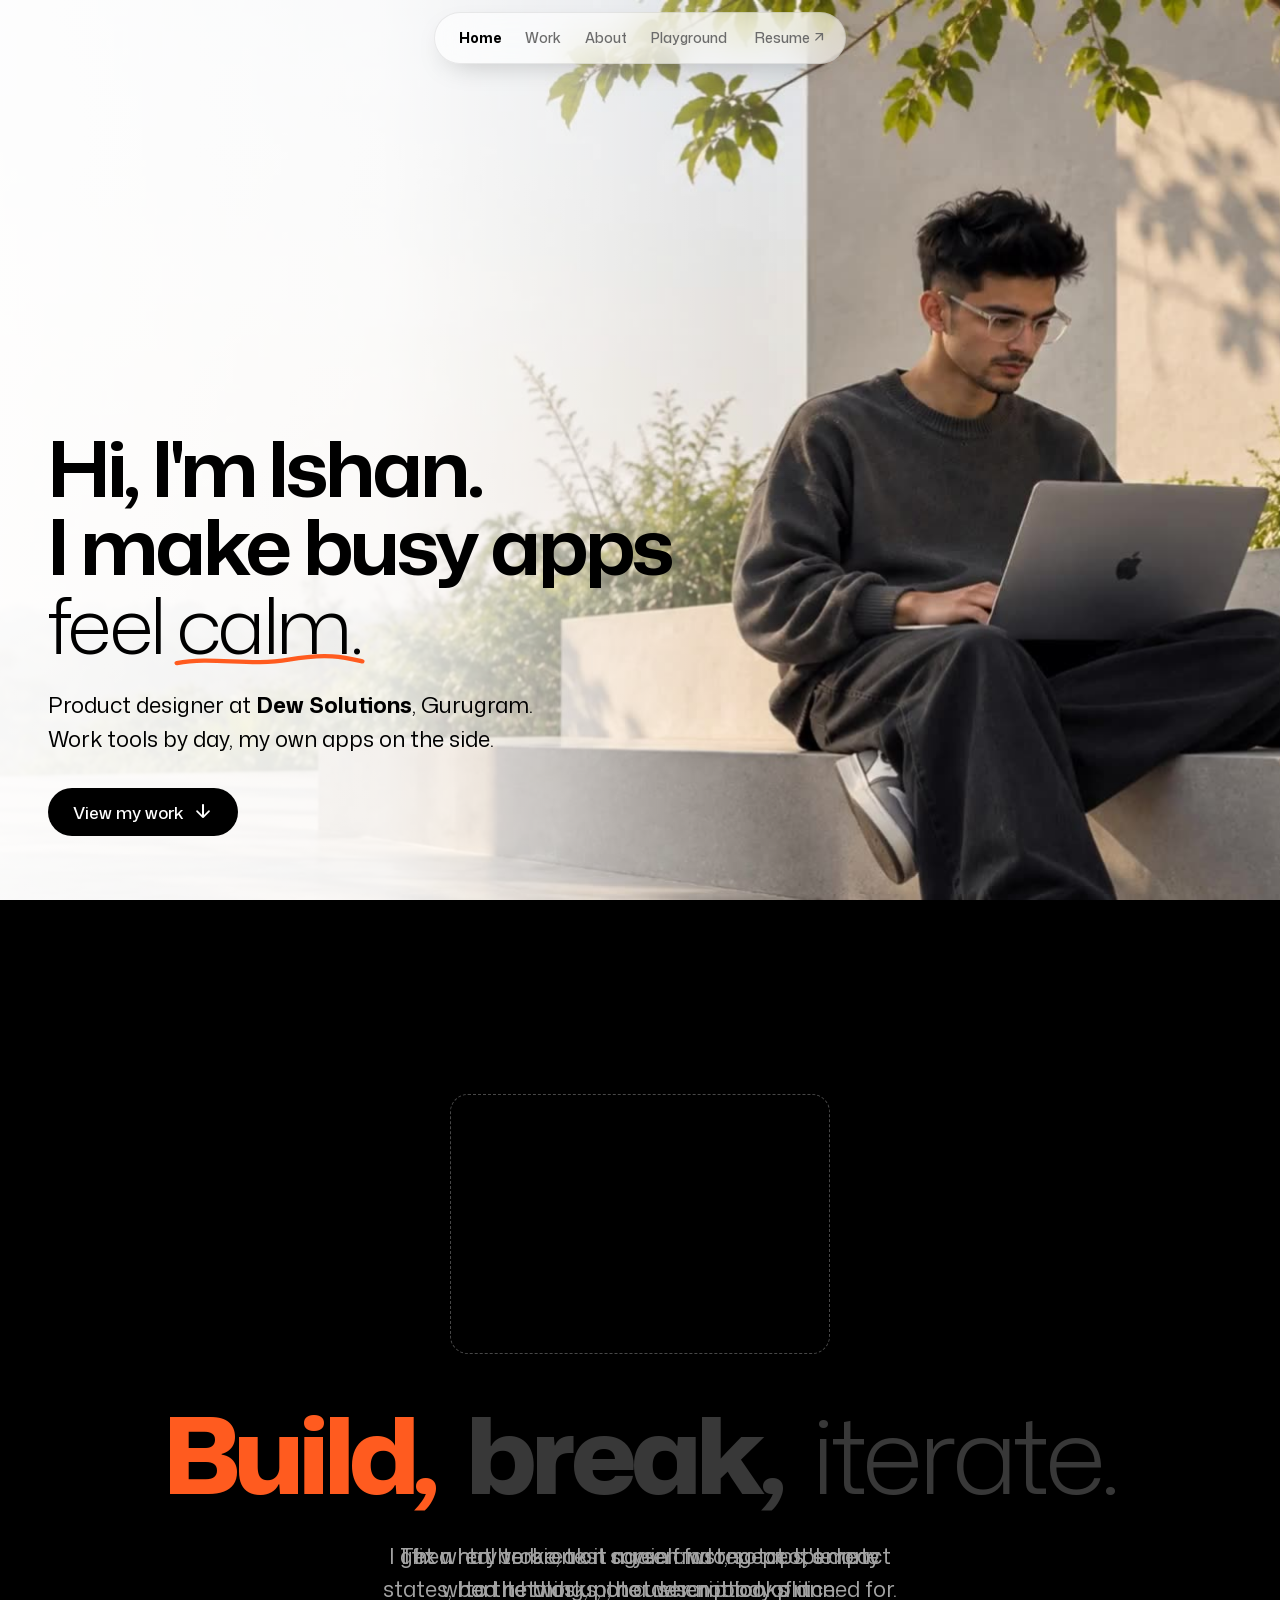
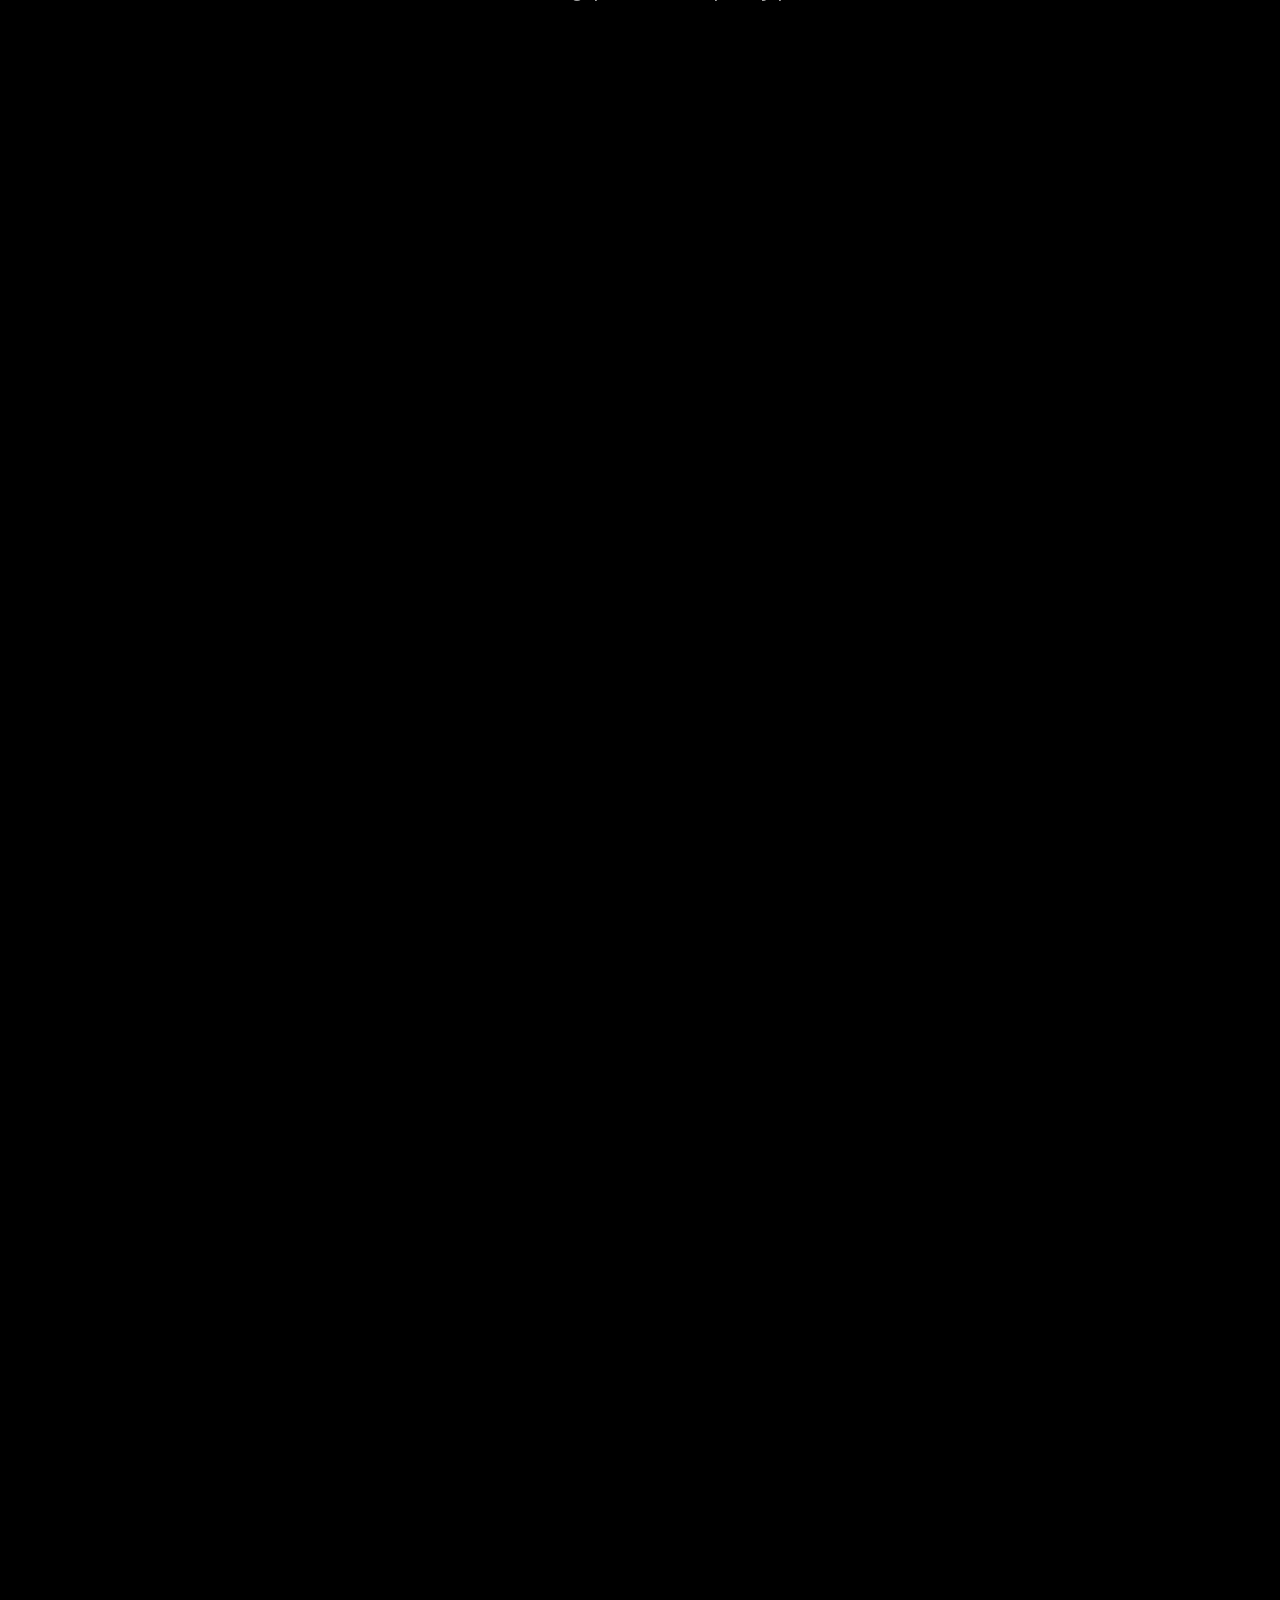
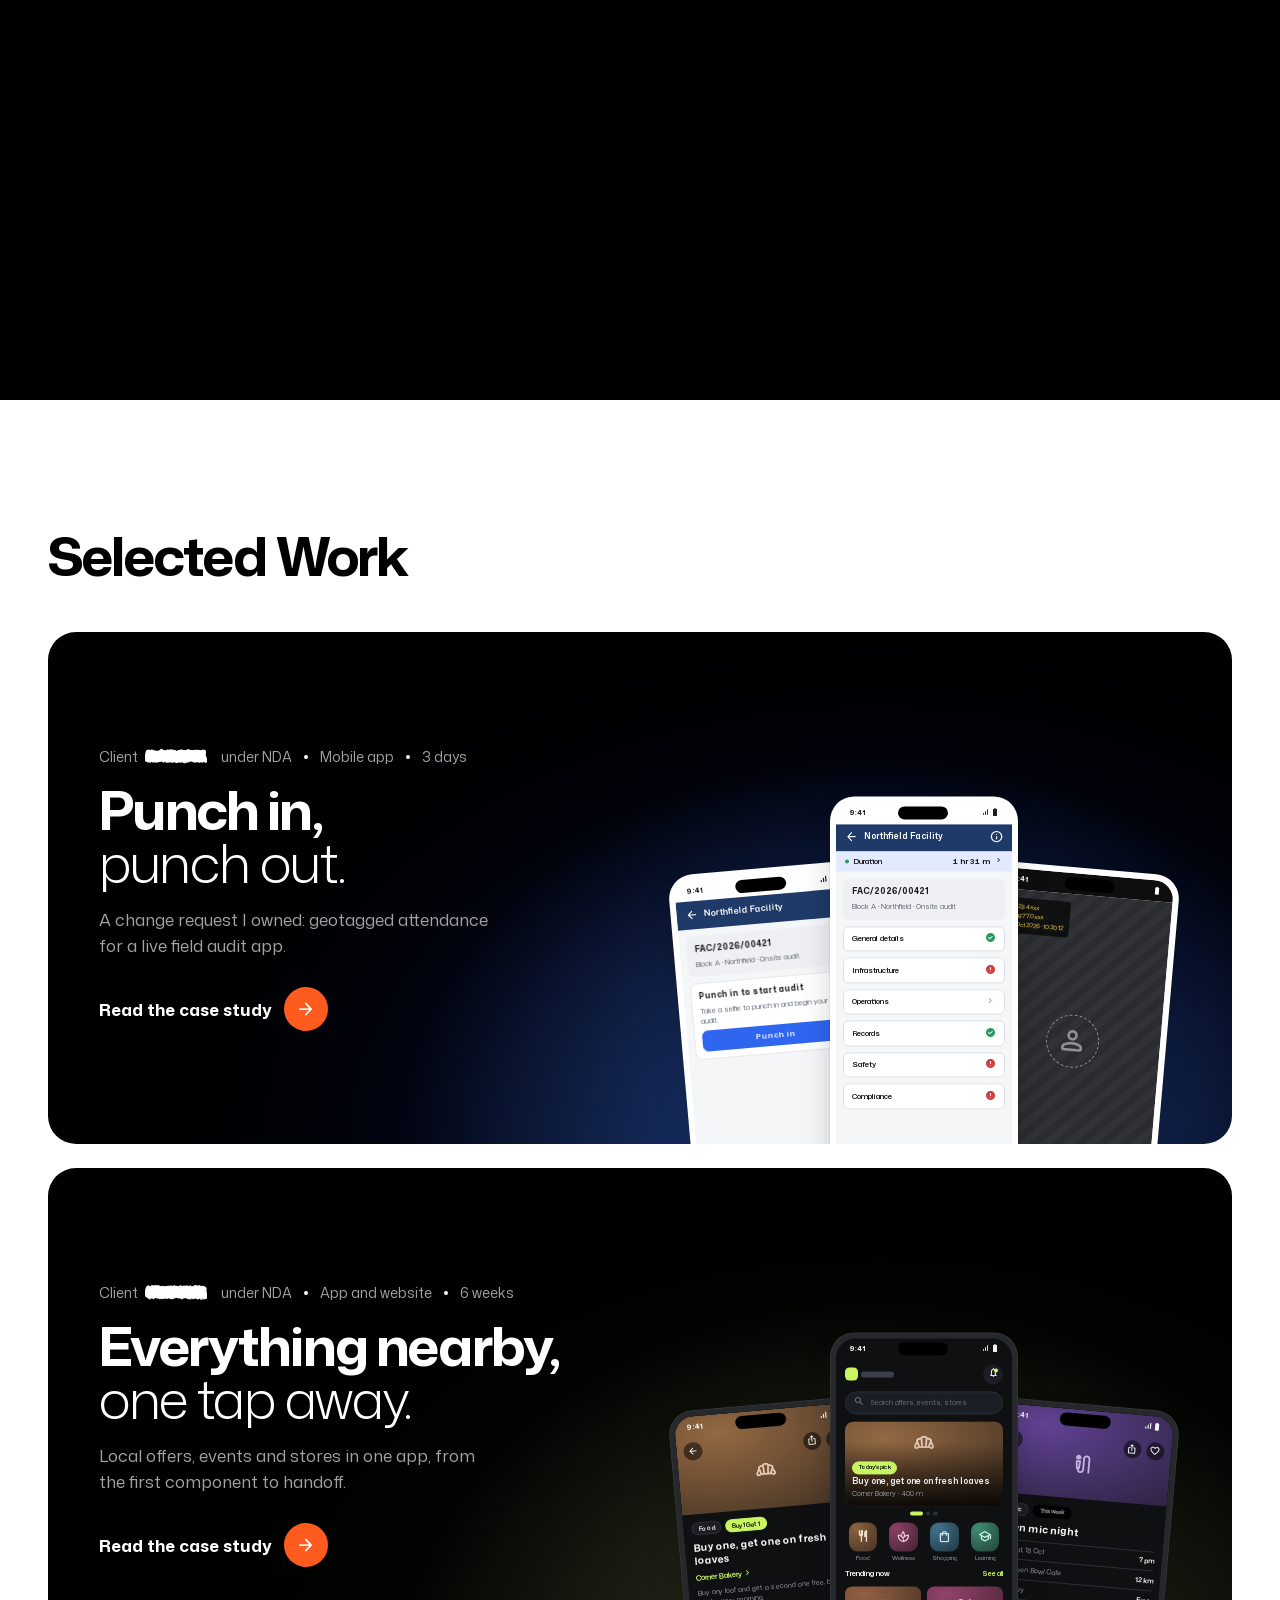
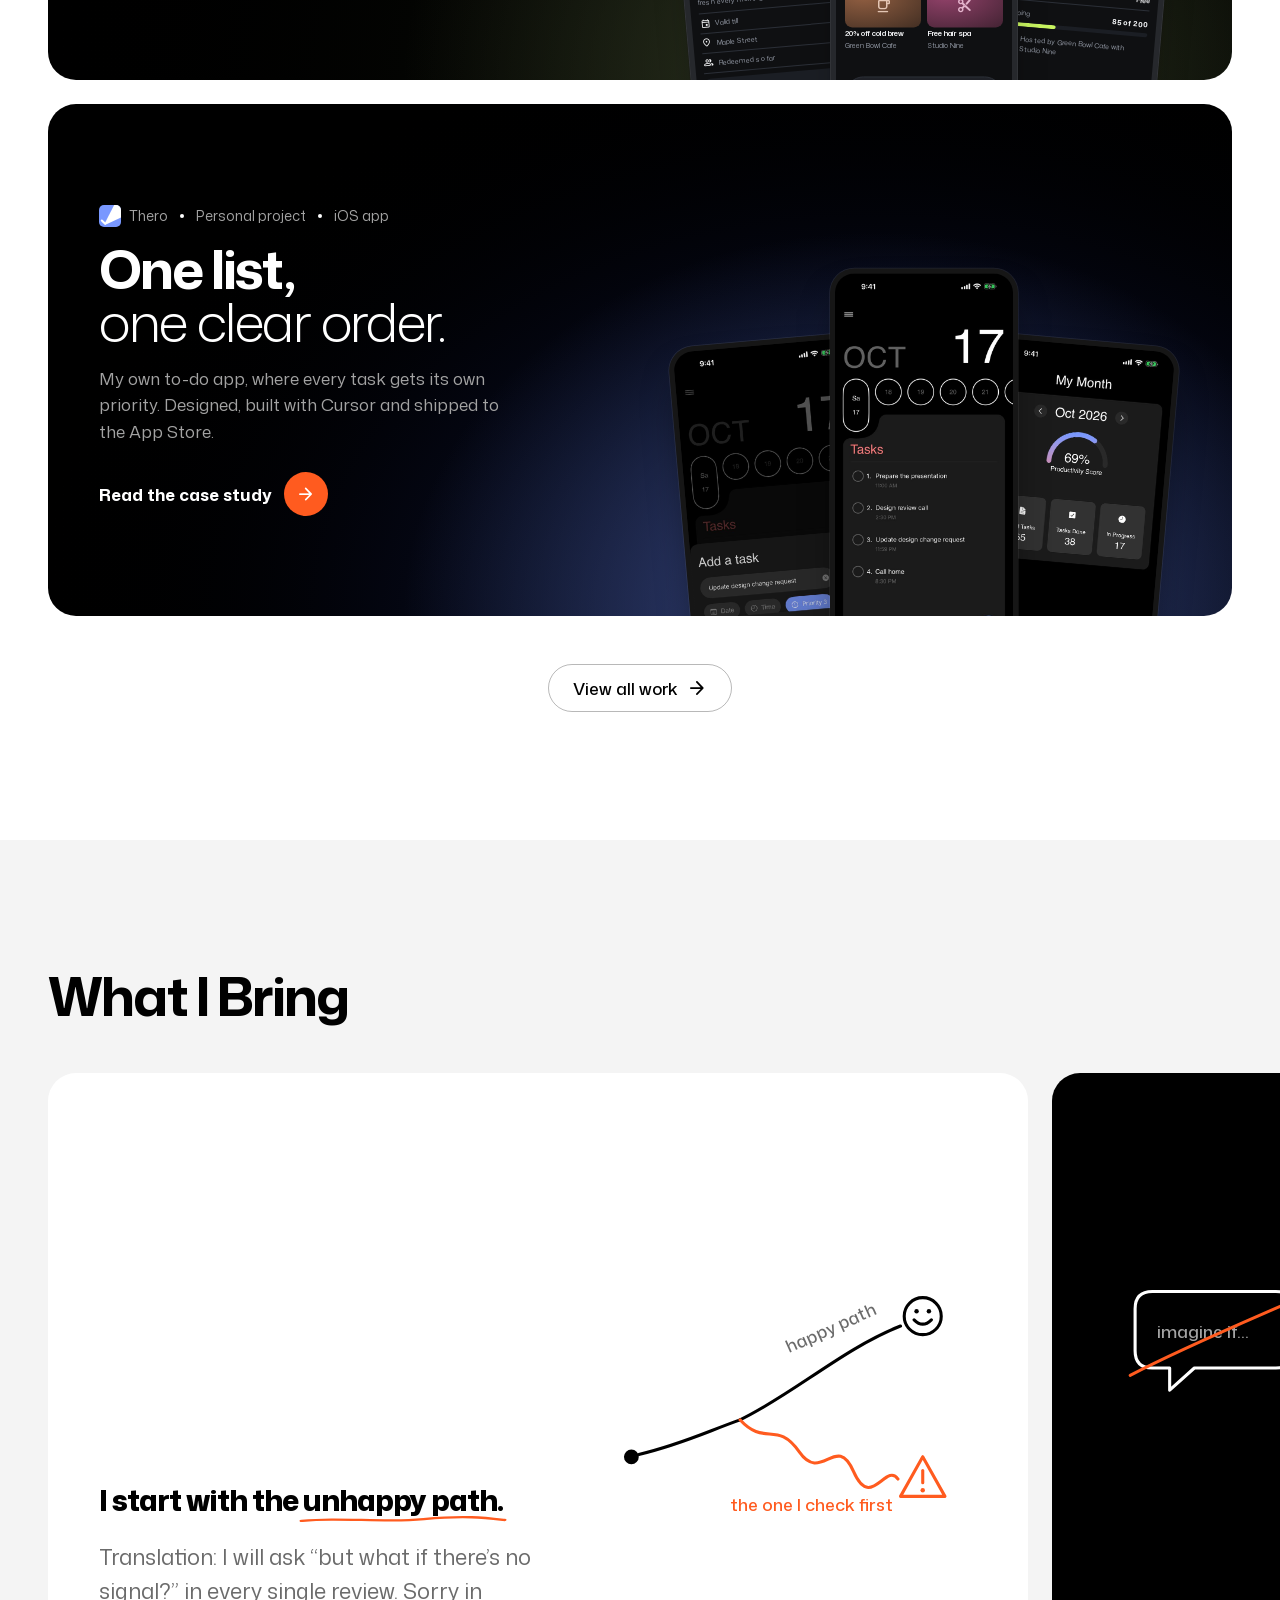
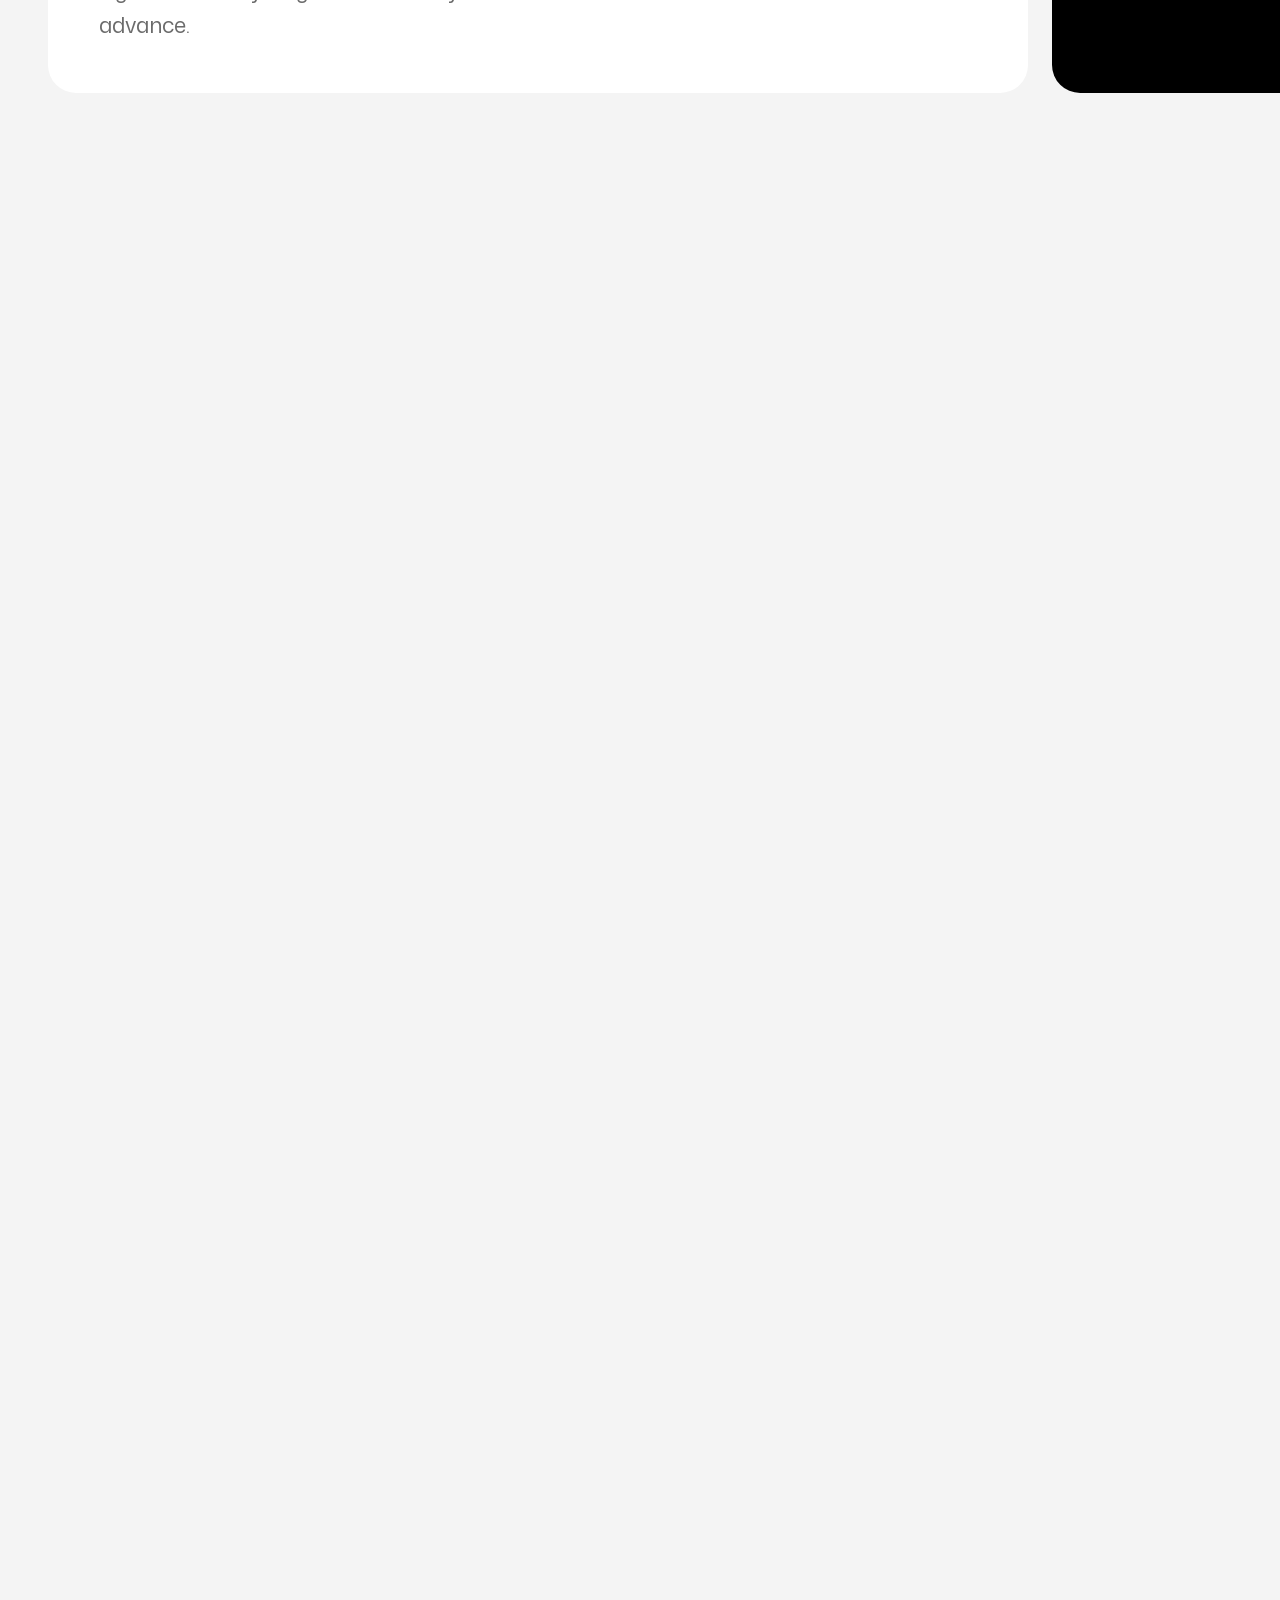
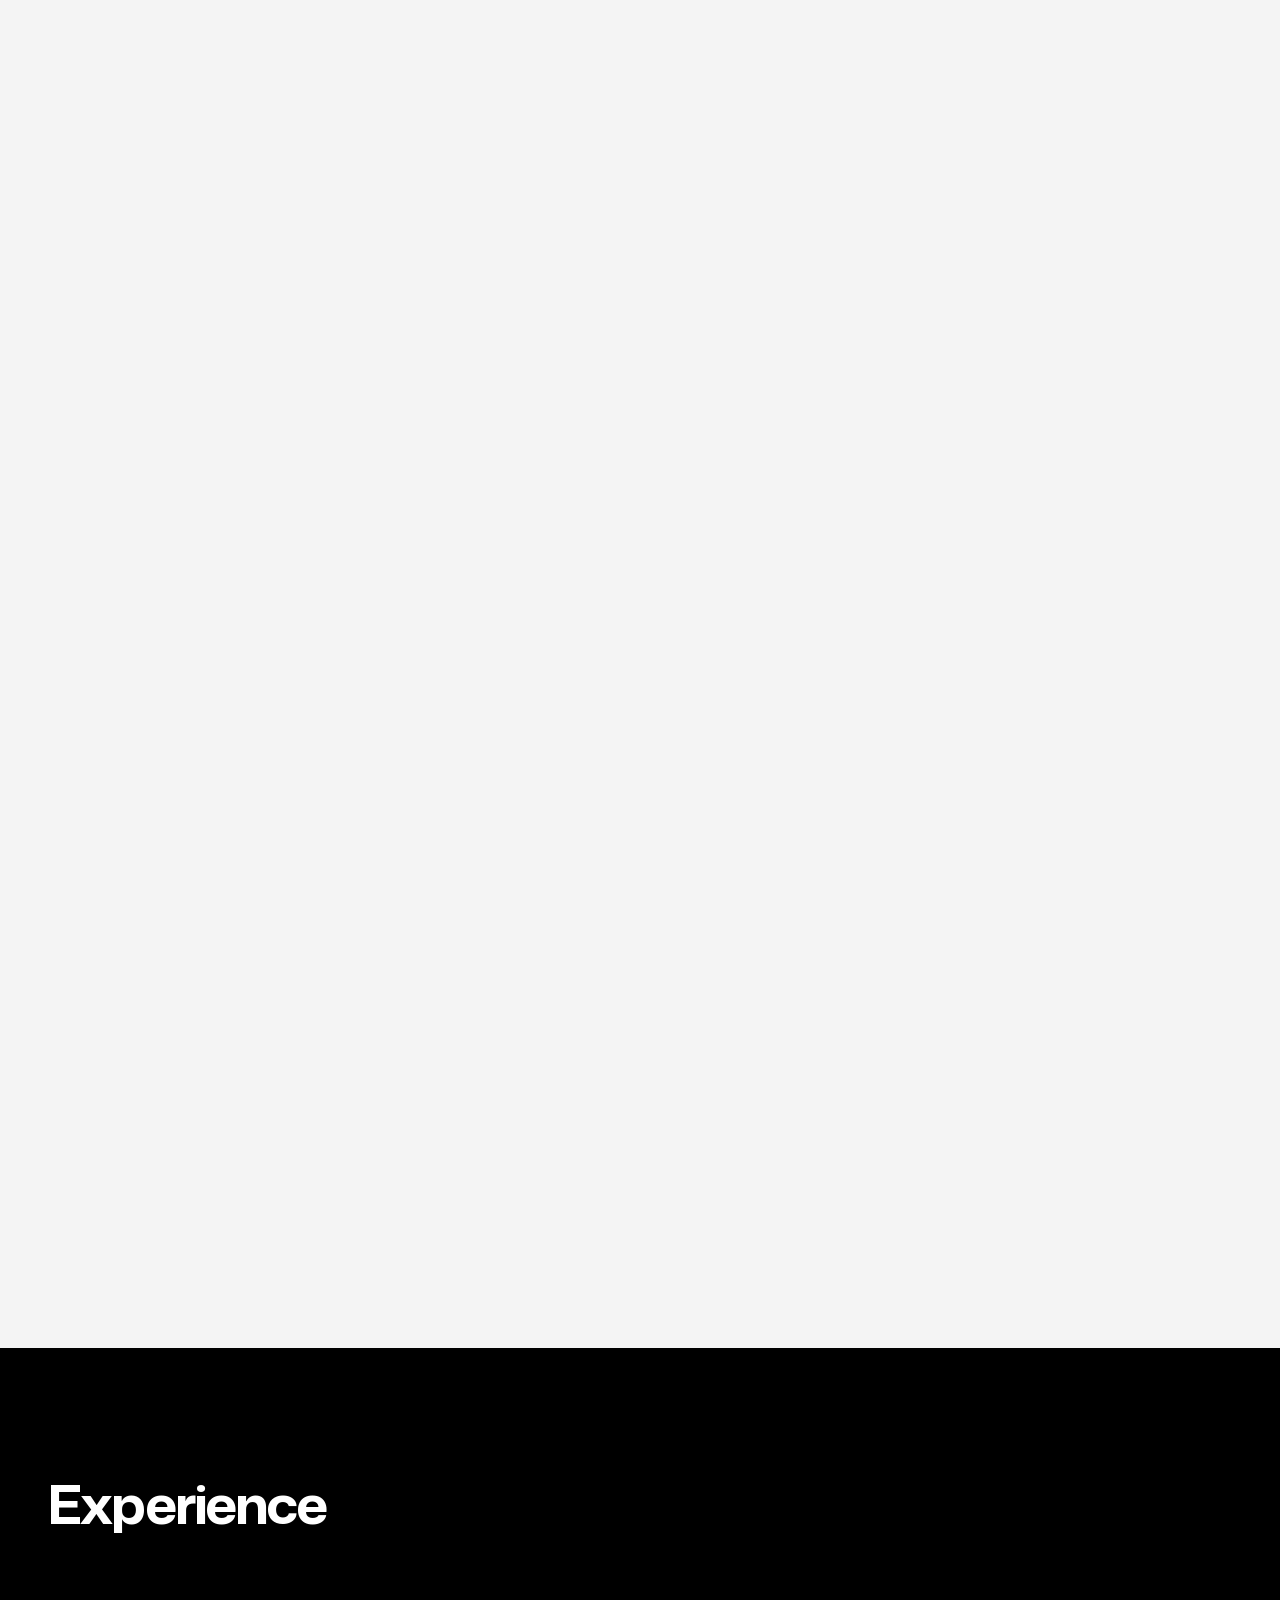
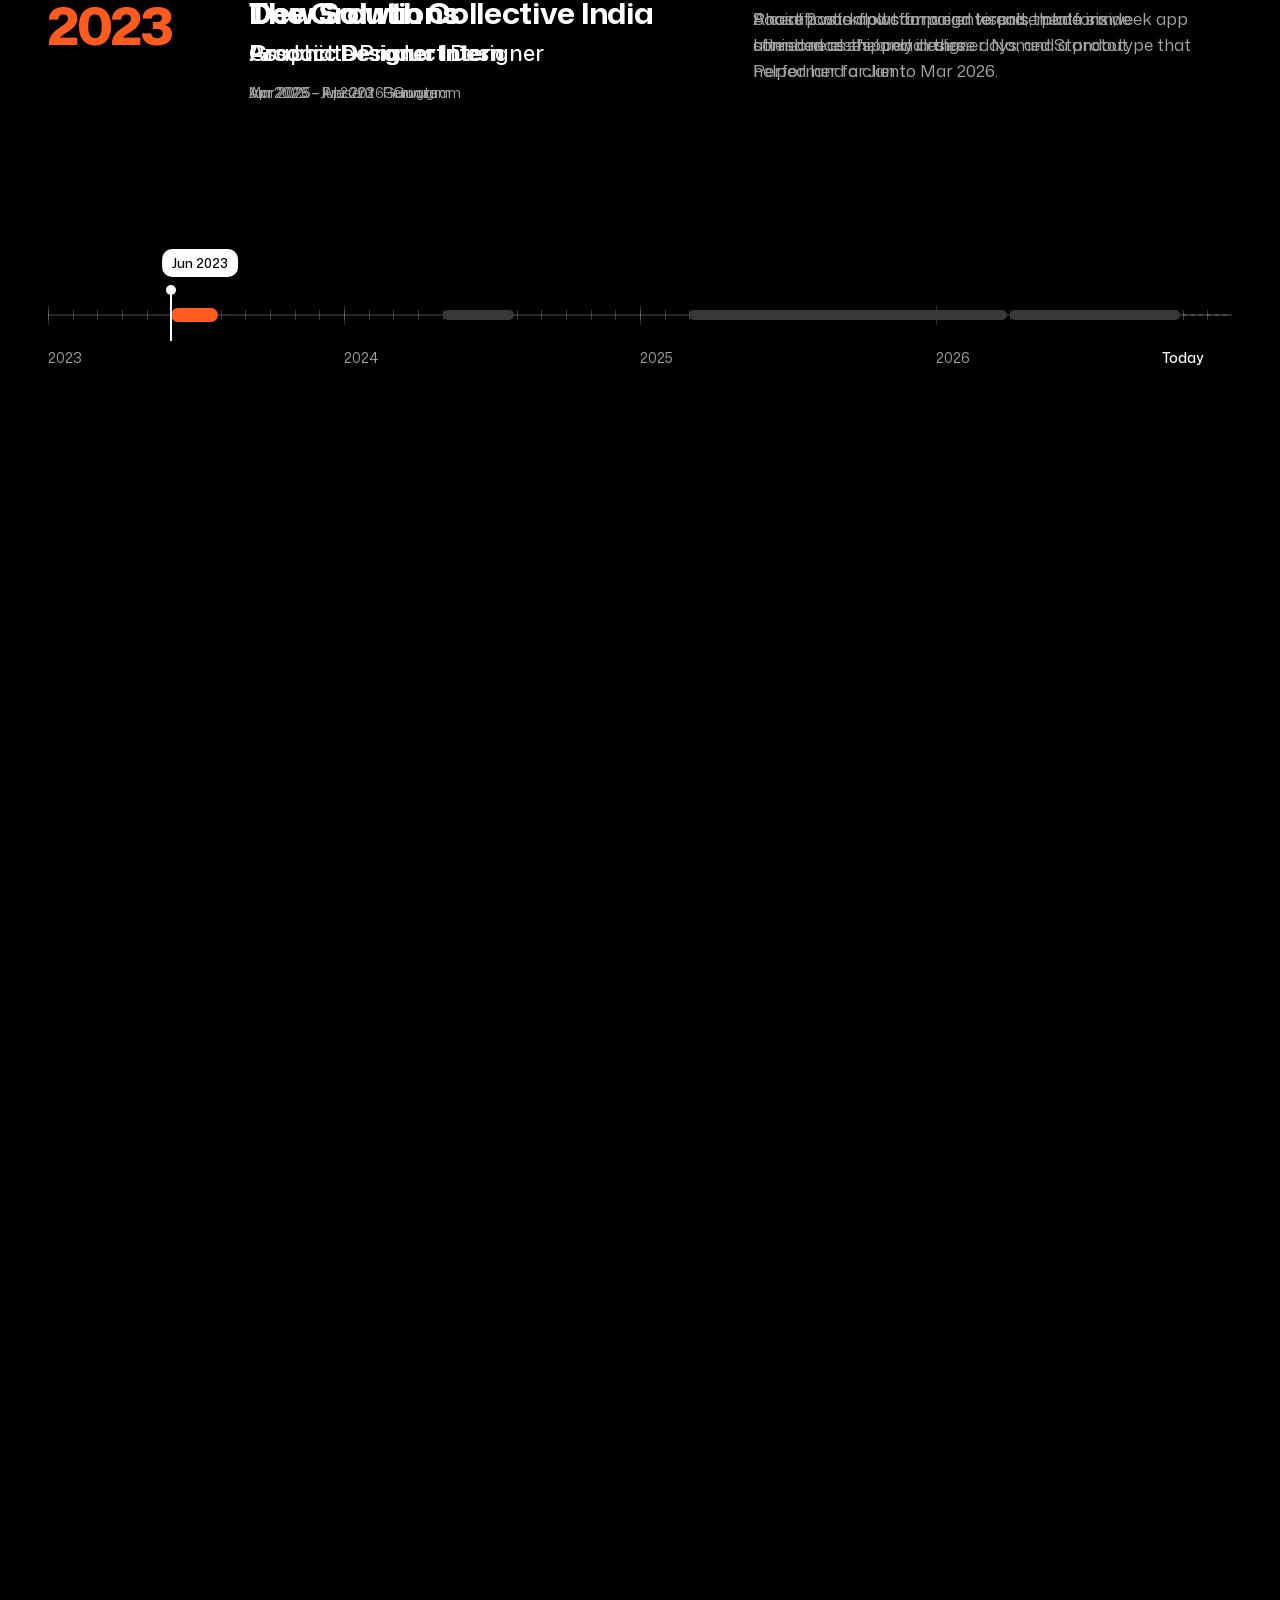
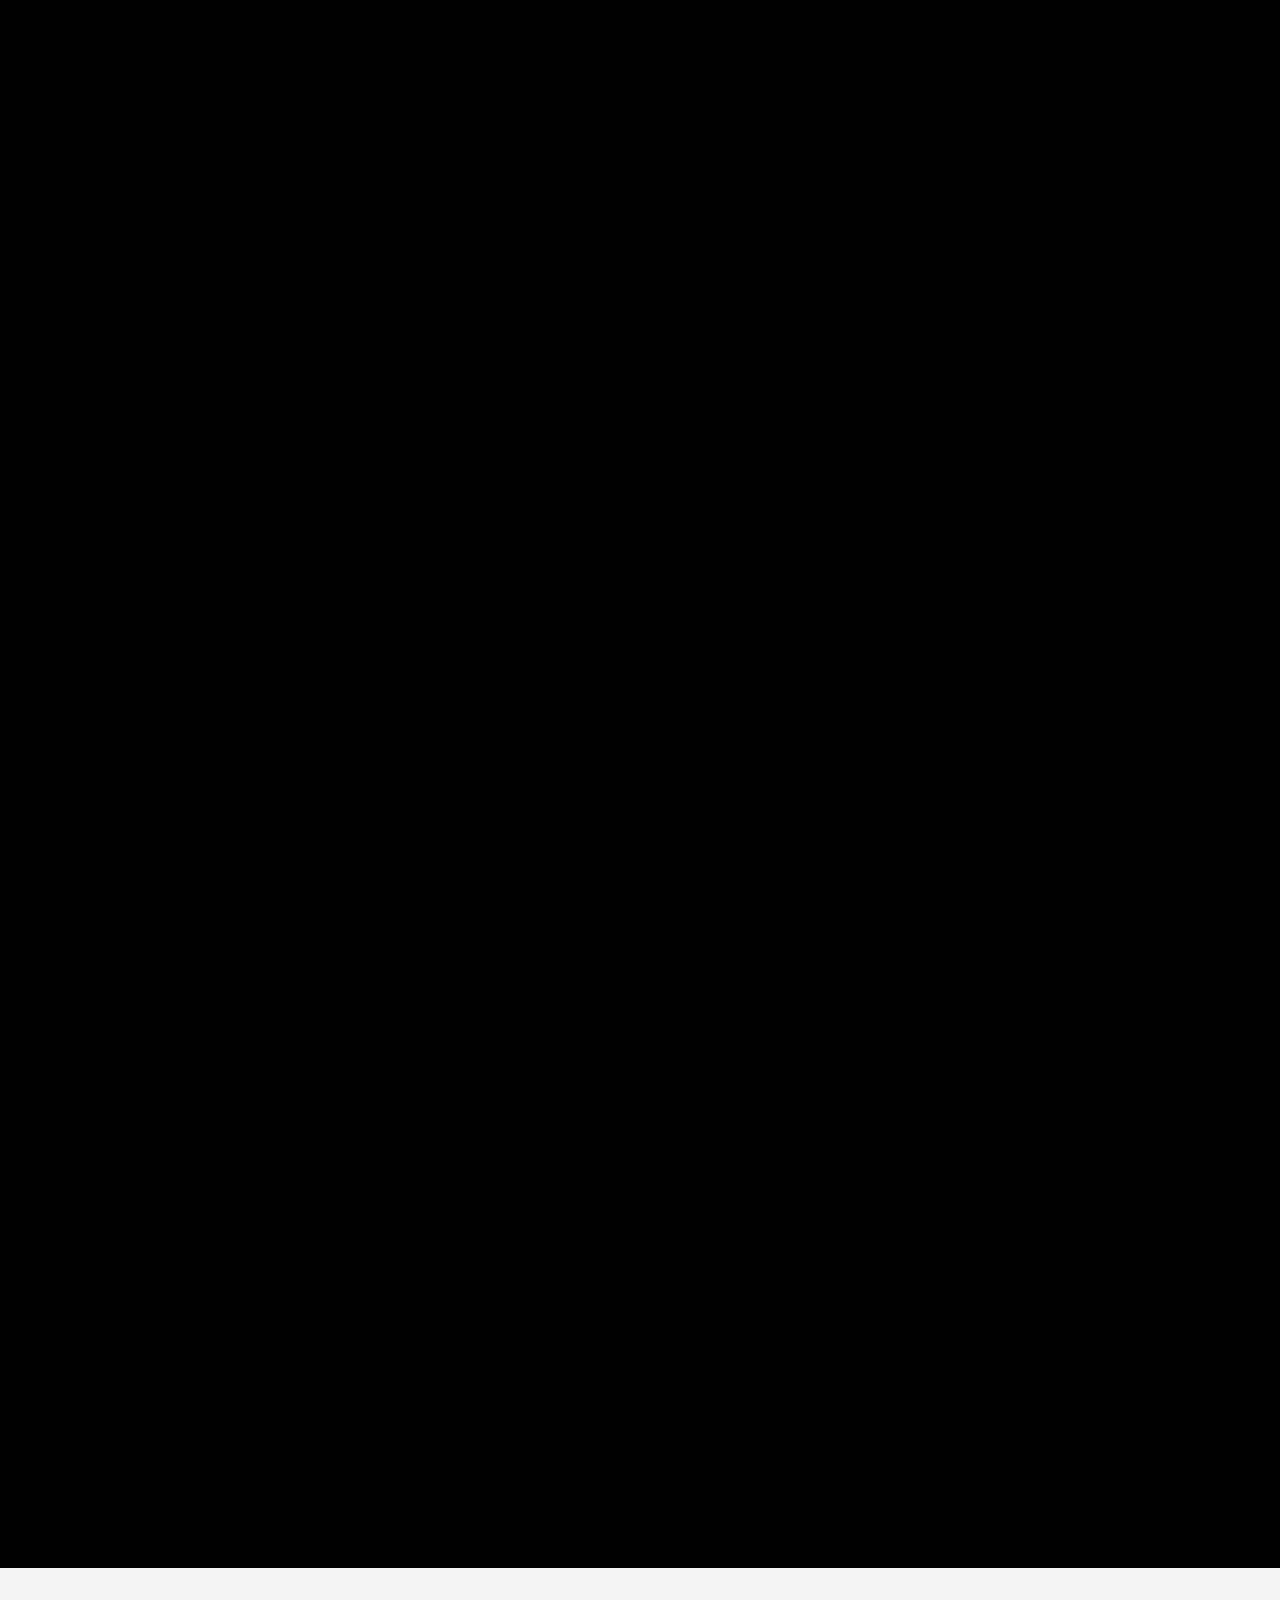
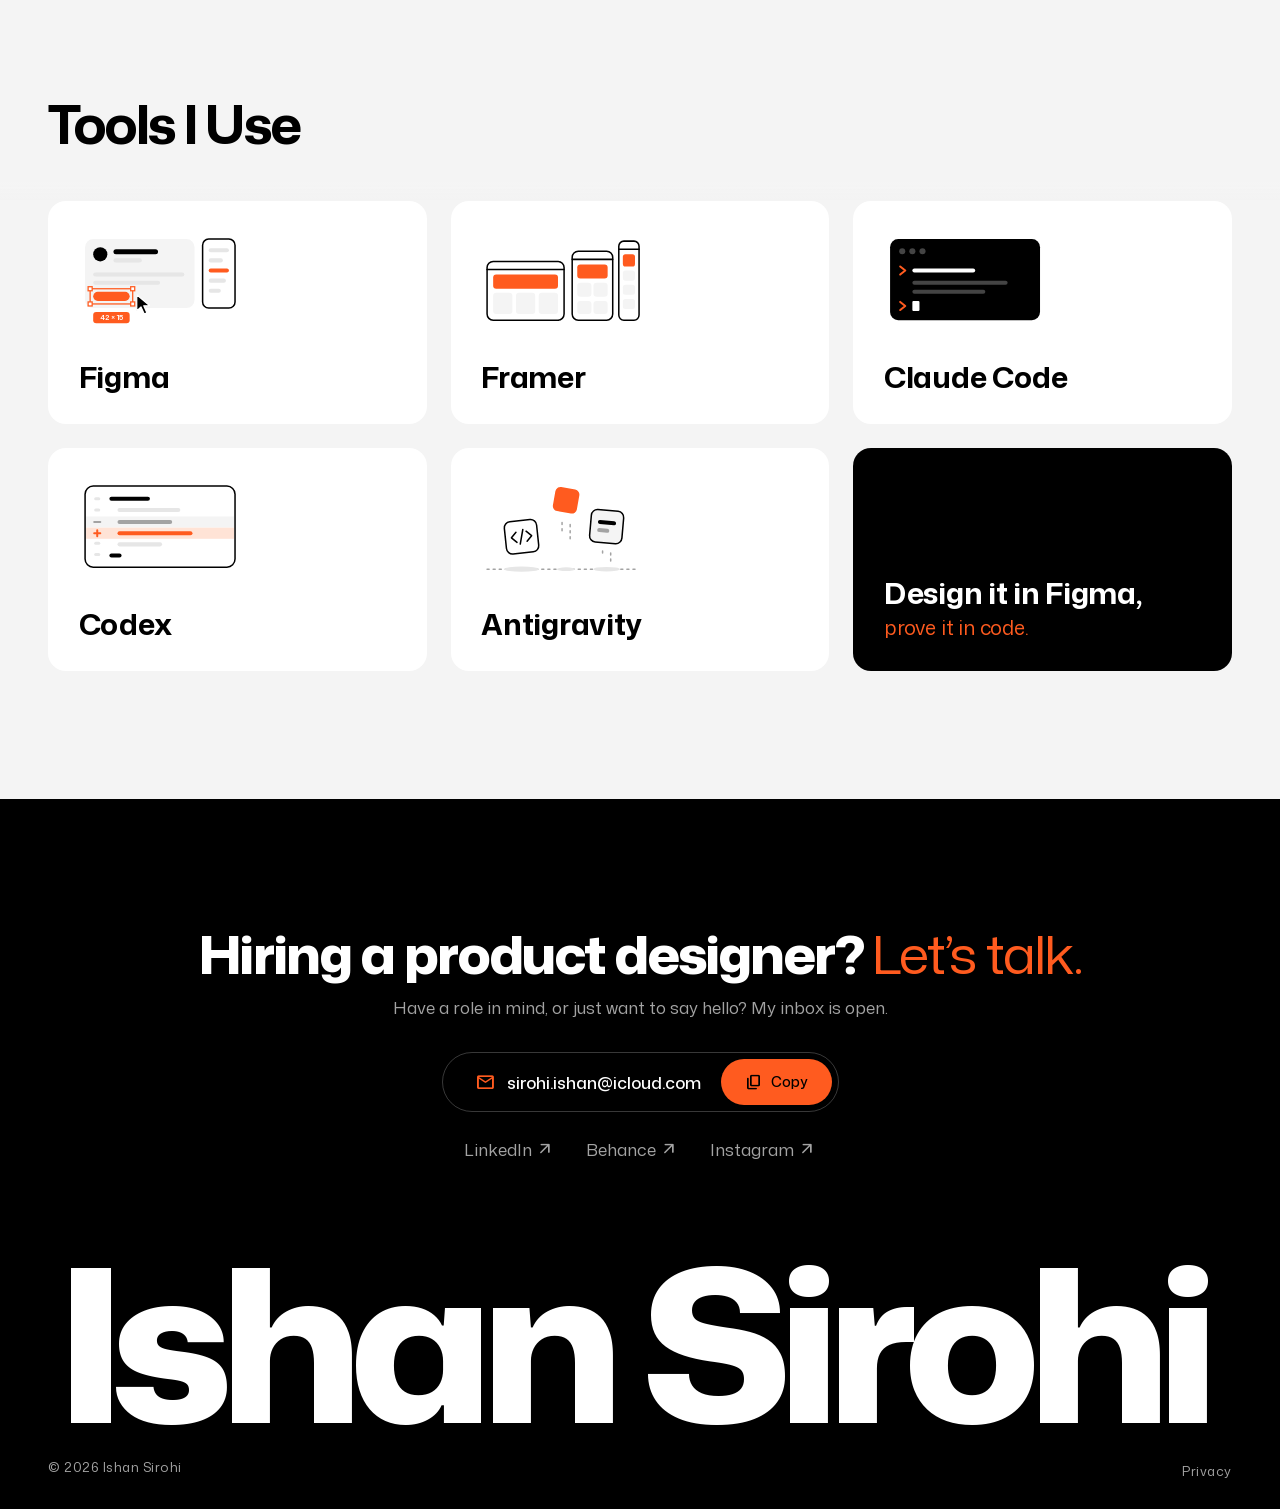
==== index.html @ 24222918 "Publish Ishan Sirohi portfolio" ====
<!doctype html>
<html lang="en" class="no-js">
<head>
  <meta charset="utf-8">
  <meta name="viewport" content="width=device-width, initial-scale=1, viewport-fit=cover">
  <title>Ishan Sirohi | Product Designer</title>
  <meta name="description" content="Product designer in Delhi NCR. Explore enterprise workflows, personal apps and experiments in interface design, 3D and motion.">
  <meta name="referrer" content="strict-origin-when-cross-origin">
  <meta http-equiv="Content-Security-Policy" content="default-src &#x27;self&#x27;; script-src &#x27;self&#x27; &#x27;unsafe-inline&#x27;; style-src &#x27;self&#x27; &#x27;unsafe-inline&#x27;; img-src &#x27;self&#x27; data:; media-src &#x27;self&#x27;; font-src &#x27;self&#x27;; connect-src &#x27;none&#x27;; frame-src &#x27;none&#x27;; object-src &#x27;none&#x27;; base-uri &#x27;self&#x27;; form-action &#x27;none&#x27;; upgrade-insecure-requests">
  <link rel="canonical" href="https://sirohiishan.github.io/">
  <meta property="og:type" content="website">
  <meta property="og:site_name" content="Ishan Sirohi">
  <meta property="og:title" content="Ishan Sirohi | Product Designer">
  <meta property="og:description" content="Product designer in Delhi NCR. Explore enterprise workflows, personal apps and experiments in interface design, 3D and motion.">
  <meta property="og:url" content="https://sirohiishan.github.io/">
  <meta property="og:image" content="https://sirohiishan.github.io/assets/share/home.jpg">
  <meta property="og:image:width" content="1200">
  <meta property="og:image:height" content="630">
  <meta property="og:image:alt" content="Home by Ishan Sirohi, shown as actual desktop and mobile website screenshots inside browser and phone frames.">
  <meta name="twitter:card" content="summary_large_image">
  <meta name="twitter:title" content="Ishan Sirohi | Product Designer">
  <meta name="twitter:description" content="Product designer in Delhi NCR. Explore enterprise workflows, personal apps and experiments in interface design, 3D and motion.">
  <meta name="twitter:image" content="https://sirohiishan.github.io/assets/share/home.jpg">
  <meta name="twitter:image:alt" content="Home by Ishan Sirohi, shown as actual desktop and mobile website screenshots inside browser and phone frames.">
  <meta name="theme-color" content="#FFFFFF">
  <link rel="icon" href="favicon.ico" sizes="any">
  <link rel="icon" type="image/png" href="assets/icons/favicon-32.png" sizes="32x32">
  <link rel="apple-touch-icon" href="assets/icons/apple-touch-icon.png">
  <link rel="stylesheet" href="assets/fonts/fonts.css">
  <link rel="stylesheet" href="css/tokens.css">
  <link rel="stylesheet" href="css/site.css">
  <link rel="preload" as="image" href="assets/video/hero-terrace.jpg">
</head>
<body>
  <a class="skip" href="#main">Skip to content</a>

  <header class="nav">
    <div class="wrap nav__in">
      <nav aria-label="Main">
        <ul class="nav__links">
          <li><a href="index.html" aria-current="page"><span class="ms" aria-hidden="true">home</span><span class="nav__t">Home</span></a></li>
          <li><a href="work.html"><span class="ms" aria-hidden="true">work</span><span class="nav__t">Work</span></a></li>
          <li><a href="about.html"><span class="ms" aria-hidden="true">person</span><span class="nav__t">About</span></a></li>
          <li><a href="playground.html"><span class="ms" aria-hidden="true">interests</span><span class="nav__t">Playground</span></a></li>
        </ul>
      </nav>
      <div class="nav__right">
        <a class="nav__resume" href="mailto:sirohi.ishan@icloud.com?subject=Resume%20request"><span class="ms nav__resume-i" aria-hidden="true">description</span><span class="nav__t">Resume</span><span class="ms nav__resume-a" aria-hidden="true">arrow_outward</span></a>
        <button class="icon-btn nav__menu" type="button" aria-expanded="false" aria-controls="mnav" aria-label="Open menu"><span class="ms" aria-hidden="true">menu</span></button>
      </div>
    </div>
    <div class="mnav" id="mnav" hidden>
      <div class="wrap mnav__in">
        <a class="mnav__link" href="index.html" aria-current="page">Home</a>
        <a class="mnav__link" href="work.html">Work</a>
        <a class="mnav__link" href="about.html">About</a>
        <a class="mnav__link" href="playground.html">Playground</a>
        <div class="mnav__actions">
          <a class="btn btn--primary" href="mailto:sirohi.ishan@icloud.com?subject=Resume%20request"><span class="ms" aria-hidden="true">description</span>Resume</a>
          <a class="btn btn--ghost" href="mailto:sirohi.ishan@icloud.com">Get in touch</a>
        </div>
      </div>
    </div>
  </header>

  <main id="main">
    
    <section class="hero" id="top">
      <div class="hero__video">
        <video data-motion muted loop playsinline preload="auto" poster="assets/video/hero-terrace.jpg" aria-hidden="true">
          <source src="assets/video/hero-terrace.mp4" type="video/mp4">
        </video>
      </div>
      <div class="wrap hero__in">
        <h1 class="hero__title" aria-label="Hi, I'm Ishan. I make busy apps feel calm.">
          <span class="w" style="--i:0">Hi,</span> <span class="w" style="--i:1">I'm</span> <span class="w" style="--i:2">Ishan.</span><br> <span class="w" style="--i:3">I</span> <span class="w" style="--i:4">make</span> <span class="w" style="--i:5">busy</span> <span class="w" style="--i:6">apps</span><br> <span class="w serif" style="--i:7">feel</span> <span class="w serif scrib" style="--i:8">calm.</span>
        </h1>
        <p class="hero__sub">Product designer at <strong>Dew Solutions</strong>, Gurugram.<br class="hero__sub-br"> Work tools by day, my own apps on the side.</p>
        <div class="hero__cta">
          <a class="btn btn--primary" href="#work">View my work<span class="ms slide" aria-hidden="true">arrow_downward</span></a>
        </div>
      </div>
    </section>


    
    <section class="bbi section--dark" aria-label="How I work" data-bbi data-step="-1">
      <div class="bbi__stage">
        <div class="wrap bbi__in">
          <div class="blox" aria-hidden="true">
            <div class="blox__ghost blox__ghost--1"><span>v1</span></div>
            <div class="blox__ghost blox__ghost--2"><span>v2</span></div>
            <div class="blox__frame">
              <span class="blox__b blox__b--avatar" style="--i:0"></span>
              <span class="blox__b blox__b--title" style="--i:1"></span>
              <span class="blox__b blox__b--sub" style="--i:2"></span>
              <span class="blox__b blox__b--img" style="--i:3"><span class="ms">image</span></span>
              <span class="blox__b blox__b--l1" style="--i:4"></span>
              <span class="blox__b blox__b--l2" style="--i:5"></span>
              <span class="blox__b blox__b--btn" style="--i:6"></span>
              <span class="blox__ver">v3</span>
            </div>
            <span class="blox__me"><svg viewBox="0 0 20 22" aria-hidden="true"><path d="M2 2 V18 L6.6 13.8 L9.8 20.4 L12.8 19 L9.7 12.6 L16 12.3 Z"/></svg><b>Ishan</b></span>
          </div>
          <p class="bbi__words" aria-hidden="true">
            <span class="mword is-active" data-fx="build">Build,</span>
            <span class="mword" data-fx="break">break,</span>
            <span class="mword serif" data-fx="iterate">iterate.</span>
          </p>
          <div class="bbi__notes">
            <p class="bbi__note is-active">I get a real version on screen fast, so people react to the thing, not a description of it.</p>
            <p class="bbi__note">Then I try to break it myself: wrong taps, empty states, bad networks, the user nobody planned for.</p>
            <p class="bbi__note">I fix what broke, test again and repeat. It's done when it holds up, not when it looks nice.</p>
          </div>
        </div>
      </div>
    </section>

    
    <section class="section" id="work">
      <div class="wrap">
        <div class="section-head section-head--pin">
          <h2 class="h2">Selected Work</h2>
        </div>
        <a class="wcard wcard--attendance reveal" href="case-attendance.html">
          <div class="wcard__text">
            <p class="wcard__client"><span>Client <span class="redact" style="--w:4.4em"></span> under NDA</span><span>Mobile app</span><span>3 days</span></p>
            <h3 class="wcard__title">Punch in, <span class="serif">punch out.</span></h3>
            <p class="wcard__desc">A change request I owned: geotagged attendance for a live field audit app.</p>
            <span class="wcard__cta">Read the case study<span class="wcard__go" aria-hidden="true"><span class="ms">arrow_forward</span></span></span>
          </div>
          <div class="wcard__stage" aria-hidden="true">
            <div class="wcard__phones">
              <div class="phone" data-screen="punch-in"></div>
              <div class="phone" data-screen="working"></div>
              <div class="phone" data-screen="geotag"></div>
            </div>
          </div>
        </a>
        <a class="wcard wcard--neighbourhood reveal" href="case-neighbourhood.html">
          <div class="wcard__text">
            <p class="wcard__client"><span>Client <span class="redact" style="--w:4.4em"></span> under NDA</span><span>App and website</span><span>6 weeks</span></p>
            <h3 class="wcard__title">Everything nearby, <span class="serif">one tap away.</span></h3>
            <p class="wcard__desc">Local offers, events and stores in one app, from the first component to handoff.</p>
            <span class="wcard__cta">Read the case study<span class="wcard__go" aria-hidden="true"><span class="ms">arrow_forward</span></span></span>
          </div>
          <div class="wcard__stage" aria-hidden="true">
            <div class="wcard__phones">
              <div class="phone phone--night" data-nb="offer"></div>
              <div class="phone phone--night" data-nb="home"></div>
              <div class="phone phone--night" data-nb="event"></div>
            </div>
          </div>
        </a>
        <a class="wcard wcard--thero reveal" href="case-thero.html">
          <div class="wcard__text">
            <p class="wcard__client"><span><img class="wcard__icon" src="assets/img/thero/logo-final.svg" alt="">Thero</span><span>Personal project</span><span>iOS app</span></p>
            <h3 class="wcard__title">One list, <span class="serif">one clear order.</span></h3>
            <p class="wcard__desc">My own to-do app, where every task gets its own priority. Designed, built with Cursor and shipped to the App Store.</p>
            <span class="wcard__cta">Read the case study<span class="wcard__go" aria-hidden="true"><span class="ms">arrow_forward</span></span></span>
          </div>
          <div class="wcard__stage" aria-hidden="true">
            <div class="wcard__phones">
              <div class="phone phone--shot"><img src="assets/img/thero/thero-priority.jpg" alt="" loading="lazy"></div>
              <div class="phone phone--shot"><img src="assets/img/thero/thero-home.jpg" alt="" loading="lazy"></div>
              <div class="phone phone--shot"><img src="assets/img/thero/thero-month.jpg" alt="" loading="lazy"></div>
            </div>
          </div>
        </a>
        <div class="work-all reveal"><a class="btn btn--ghost" href="work.html">View all work<span class="ms slide" aria-hidden="true">arrow_forward</span></a></div>
      </div>
    </section>

    
    <section class="section--alt bring15" id="what-i-bring" aria-label="What I bring">
      <div class="bring15__pin">
        <div class="wrap bring15__head">
          <h2 class="bring15__title">What I Bring</h2>
        </div>
        <div class="bring15__view">
          <ol class="bring15__track">
          <li class="bcard bcard--1 claim">
            <div class="bcard__text">
              <p class="bcard__big">I start with the <span class="scrib">unhappy path.</span></p>
              <p class="bcard__aside">Translation: I will ask “but what if there’s no signal?” in every single review. Sorry in advance.</p>
            </div>
            <div class="bcard__art">
<svg class="art" data-k="1" viewBox="0 0 320 220" aria-hidden="true">
  <circle class="f" cx="40" cy="170" r="6"/>
  <path class="i" pathLength="1" d="M46 168 C 80 160, 100 150, 128 140"/>
  <path class="i" pathLength="1" d="M128 140 C 170 120, 212 82, 258 64"/>
  <circle class="i" pathLength="1" cx="276" cy="56" r="15"/>
  <path class="i" pathLength="1" d="M269 59 Q 276 66 283 59"/>
  <circle class="f" cx="271" cy="52" r="1.8"/><circle class="f" cx="281" cy="52" r="1.8"/>
  <path class="o" pathLength="1" d="M128 140 C 148 162, 158 140, 176 166 S 206 150, 220 182 S 246 174, 256 188"/>
  <path class="o" pathLength="1" d="M276 170 L 294 202 L 258 202 Z"/>
  <path class="o" pathLength="1" d="M276 181 L 276 191"/><circle class="fo" cx="276" cy="197" r="1.8"/>
  <text x="168" y="86" transform="rotate(-24 168 86)">happy path</text>
  <text class="to" x="120" y="214">the one I check first</text>
</svg>
            </div>
          </li>
          <li class="bcard bcard--2 claim">
            <div class="bcard__text">
              <p class="bcard__big">I bring a <span class="scrib">prototype,</span> not a pitch.</p>
              <p class="bcard__aside">Clicking a real thing beats a 45 minute call about imagining one.</p>
            </div>
            <div class="bcard__art">
<svg class="art" data-k="2" viewBox="0 0 320 220" aria-hidden="true">
  <path class="i" pathLength="1" d="M40 36 H 140 Q 154 36 154 50 V 84 Q 154 98 140 98 H 74 L 54 116 V 98 H 40 Q 26 98 26 84 V 50 Q 26 36 40 36 Z"/>
  <text x="44" y="74">imagine if…</text>
  <path class="o" pathLength="1" d="M22 104 C 64 82, 112 62, 162 40"/>
  <rect class="i" pathLength="1" x="176" y="56" width="120" height="146" rx="16"/>
  <path class="i" pathLength="1" d="M192 82 H 256"/><path class="i" pathLength="1" d="M192 98 H 236"/>
  <rect class="o" pathLength="1" x="192" y="150" width="88" height="28" rx="14"/>
  <path class="i paper" pathLength="1" d="M246 166 L 246 196 L 254 188 L 261 202 L 267 199 L 260 185 L 271 185 Z"/>
  <path class="o" pathLength="1" d="M236 158 L 229 151"/><path class="o" pathLength="1" d="M247 154 L 247 144"/><path class="o" pathLength="1" d="M258 158 L 265 151"/>
  <text class="to" x="190" y="40">just click it</text>
</svg>
            </div>
          </li>
          <li class="bcard bcard--3 claim">
            <div class="bcard__text">
              <p class="bcard__big">I build the <span class="scrib">system</span> before the screens.</p>
              <p class="bcard__aside">30+ components, every layer named. Yes, every single one. Yes, I’m that person.</p>
            </div>
            <div class="bcard__art">
<svg class="art" data-k="3" viewBox="0 0 320 220" aria-hidden="true">
  <rect class="i" pathLength="1" x="24" y="34" width="44" height="44" rx="9"/>
  <circle class="o" pathLength="1" cx="106" cy="56" r="22"/>
  <rect class="i" pathLength="1" x="24" y="98" width="84" height="26" rx="13"/>
  <path class="i" pathLength="1" d="M24 146 H 98"/><path class="i" pathLength="1" d="M24 160 H 74"/>
  <path class="o" pathLength="1" d="M126 108 C 146 98, 164 102, 182 110"/>
  <path class="o" pathLength="1" d="M171 99 L 184 110 L 171 121"/>
  <rect class="i" pathLength="1" x="198" y="24" width="100" height="176" rx="16"/>
  <circle class="o" pathLength="1" cx="222" cy="52" r="10"/>
  <rect class="i" pathLength="1" x="214" y="74" width="68" height="42" rx="7"/>
  <rect class="i" pathLength="1" x="214" y="128" width="68" height="18" rx="9"/>
  <path class="i" pathLength="1" d="M214 162 H 266"/><path class="i" pathLength="1" d="M214 176 H 250"/>
  <text x="24" y="200">30+ of these, all named</text>
</svg>
            </div>
          </li>
          <li class="bcard bcard--4 claim">
            <div class="bcard__text">
              <p class="bcard__big">I <span class="scrib">finish</span> what I start.</p>
              <p class="bcard__aside">When the other designer left mid project, I took it all the way to handoff. Alone. Dramatically.</p>
            </div>
            <div class="bcard__art">
<svg class="art" data-k="4" viewBox="0 0 320 220" aria-hidden="true">
  <path class="i" pathLength="1" d="M18 200 H 302"/>
  <path class="o" pathLength="1" d="M28 186 C 70 182, 92 140, 126 146 S 176 176, 204 140 S 228 104, 246 104"/>
  <path class="i" pathLength="1" d="M252 200 V 36"/>
  <rect class="i" pathLength="1" x="252" y="36" width="56" height="40"/>
  <rect class="f" x="252" y="36" width="14" height="10"/><rect class="f" x="280" y="36" width="14" height="10"/>
  <rect class="f" x="266" y="46" width="14" height="10"/><rect class="f" x="294" y="46" width="14" height="10"/>
  <rect class="f" x="252" y="56" width="14" height="10"/><rect class="f" x="280" y="56" width="14" height="10"/>
  <rect class="f" x="266" y="66" width="14" height="10"/><rect class="f" x="294" y="66" width="14" height="10"/>
  <path class="o" pathLength="1" d="M120 64 L 130 74 L 150 50"/>
  <text class="to" x="156" y="70">handed off</text>
  <text x="24" y="122">solo, from here</text>
</svg>
            </div>
          </li>
          </ol>
        </div>
      </div>
    </section>

    
    <section class="xp4 section--dark" id="experience" data-xp>
      <div class="xp4__stage">
        <div class="wrap">
          <div class="section-head xp4__head">
            <h2 class="h2 xp4__title">Experience</h2>
          </div>
          <div class="xp4__body">
            <span class="xp4__year" aria-hidden="true">202<span class="xp4__roll"><span>3</span><span>4</span><span>5</span><span>6</span></span></span>
            <ol class="xp4__roles">
            <li class="xp4__role is-on" style="--k:0">
              <span class="xp4__y">2023</span>
              <div class="xp4__who">
                <div class="trail__head">
                  <div><h3 class="trail__co">The Growth Collective India</h3><p class="trail__role">Graphic Designer Intern</p></div>
                </div>
                <p class="trail__when">Jun 2023 - Jul 2023 · Remote</p>
              </div>
              <p class="trail__note">Social posts and campaign visuals, made inside someone else's brand rules.</p>
            </li>
            <li class="xp4__role" style="--k:1">
              <span class="xp4__y">2024</span>
              <div class="xp4__who">
                <div class="trail__head">
                  <div><h3 class="trail__co">Grapes Worldwide</h3><p class="trail__role">UI/UX Designer Intern</p></div>
                </div>
                <p class="trail__when">May 2024 - Jul 2024 · Saket, New Delhi</p>
              </div>
              <p class="trail__note">Landing pages for 7+ brands in three months, and my first clickable prototypes.</p>
            </li>
            <li class="xp4__role" style="--k:2">
              <span class="xp4__y">2025</span>
              <div class="xp4__who">
                <div class="trail__head">
                  <div><h3 class="trail__co">Dew Solutions</h3><p class="trail__role">Product Designer Intern</p></div>
                </div>
                <p class="trail__when">Mar 2025 - Apr 2026 · Gurugram</p>
              </div>
              <p class="trail__note">A certification platform end to end, then a six week app I finished as the only designer. Named Standout Performer for Jan to Mar 2026.</p>
            </li>
            <li class="xp4__role" style="--k:3">
              <span class="xp4__y">2026</span>
              <div class="xp4__who">
                <div class="trail__head">
                  <div><h3 class="trail__co">Dew Solutions</h3><p class="trail__role">Associate Product Designer</p></div>
                </div>
                <p class="trail__when">Apr 2026 - Present · Gurugram</p>
              </div>
              <p class="trail__note">Phase 2 workflows for an enterprise platform, attendance shipped in three days, and a prototype that helped land a client.</p>
            </li>
            </ol>
          </div>
          <div class="xp4__rail" aria-hidden="true">
            <div class="xp4__track"><span class="xp4__seg is-on" style="--a:5;--b:7"></span><span class="xp4__seg" style="--a:16;--b:19"></span><span class="xp4__seg" style="--a:26;--b:39"></span><span class="xp4__seg" style="--a:39;--b:46"></span><span class="xp4__later" style="--a:46;--b:48"></span><span class="xp4__ph"><span class="xp4__ph-t">Jun 2023</span></span></div>
            <div class="xp4__years"><span style="--a:0">2023</span><span style="--a:12">2024</span><span style="--a:24">2025</span><span style="--a:36">2026</span><span class="xp4__today" style="--a:46">Today</span></div>
          </div>
        </div>
      </div>
    </section>

    
    <section class="section section--alt" id="tools" data-tools>
      <div class="wrap">
          <div class="section-head section-head--pin">
            <h2 class="h2">Tools I Use</h2>
          </div>
          <ul class="tgrid tgrid--still tgrid--names" role="list" aria-label="Tools I use">
            <li class="tcard" style="--i:0"><svg class="tart" viewBox="0 0 160 96" aria-hidden="true"><rect class="g" x="6" y="8" width="108" height="68" rx="8"/><circle class="kf" cx="21" cy="23" r="7"/><rect class="kf" x="34" y="18" width="44" height="5" rx="2.5"/><rect class="g2" x="34" y="27" width="28" height="4" rx="2"/><rect class="g2" x="14" y="41" width="90" height="4" rx="2"/><rect class="g2" x="14" y="49" width="66" height="4" rx="2"/><rect class="af" x="14" y="60" width="36" height="9" rx="4.5"/><rect class="a" x="11" y="57" width="42" height="15"/><rect class="hd" x="9" y="55" width="4" height="4"/><rect class="hd" x="51" y="55" width="4" height="4"/><rect class="hd" x="9" y="70" width="4" height="4"/><rect class="hd" x="51" y="70" width="4" height="4"/><rect class="af" x="14" y="80" width="36" height="11" rx="3"/><text class="tw" x="32" y="87.6" text-anchor="middle">42 × 15</text><path class="cur" d="M57 63 V79 L61.2 75 L64.4 82 L67 80.8 L63.9 73.9 L69.6 73.6 Z"/><rect class="k" x="122" y="8" width="32" height="68" rx="6"/><rect class="g2" x="128" y="17" width="20" height="4" rx="2"/><rect class="g2" x="128" y="27" width="14" height="4" rx="2"/><rect class="af" x="128" y="37" width="20" height="4" rx="2"/><rect class="g2" x="128" y="47" width="17" height="4" rx="2"/><rect class="g2" x="128" y="57" width="12" height="4" rx="2"/></svg><span>Figma</span></li>
            <li class="tcard" style="--i:1"><svg class="tart" viewBox="0 0 160 96" aria-hidden="true"><rect class="k" x="6" y="30" width="76" height="58" rx="6"/><path class="k" d="M6 38 H82"/><rect class="af" x="12" y="43" width="64" height="14" rx="3"/><rect class="g" x="12" y="61" width="19" height="21" rx="3"/><rect class="g" x="34.5" y="61" width="19" height="21" rx="3"/><rect class="g" x="57" y="61" width="19" height="21" rx="3"/><rect class="k" x="90" y="20" width="40" height="68" rx="6"/><path class="k" d="M90 28 H130"/><rect class="af" x="95" y="33" width="30" height="14" rx="3"/><rect class="g" x="95" y="51" width="14" height="14" rx="3"/><rect class="g" x="111" y="51" width="14" height="14" rx="3"/><rect class="g" x="95" y="69" width="14" height="13" rx="3"/><rect class="g" x="111" y="69" width="14" height="13" rx="3"/><rect class="k" x="136" y="10" width="20" height="78" rx="5"/><path class="k" d="M136 18 H156"/><rect class="af" x="140" y="23" width="12" height="12" rx="2.5"/><rect class="g" x="140" y="39" width="12" height="10" rx="2.5"/><rect class="g" x="140" y="53" width="12" height="10" rx="2.5"/><rect class="g" x="140" y="67" width="12" height="10" rx="2.5"/></svg><span>Framer</span></li>
            <li class="tcard" style="--i:2"><svg class="tart" viewBox="0 0 160 96" aria-hidden="true"><rect class="kf" x="6" y="8" width="148" height="80" rx="8"/><circle class="d" cx="18" cy="20" r="3"/><circle class="d" cx="28" cy="20" r="3"/><circle class="d" cx="38" cy="20" r="3"/><path class="a2" d="M16 35 L21 39 L16 43"/><rect class="w" x="28" y="37" width="62" height="4" rx="2"/><rect class="d" x="28" y="49" width="94" height="4" rx="2"/><rect class="d" x="28" y="58" width="72" height="4" rx="2"/><path class="a2" d="M16 70 L21 74 L16 78"/><rect class="w" x="28" y="69" width="7" height="10" rx="1"/></svg><span>Claude Code</span></li>
            <li class="tcard" style="--i:3"><svg class="tart" viewBox="0 0 160 96" aria-hidden="true"><rect class="k" x="6" y="8" width="148" height="80" rx="8"/><rect class="g2" x="15" y="19" width="6" height="3" rx="1.5"/><rect class="g2" x="15" y="30" width="6" height="3" rx="1.5"/><rect class="g2" x="15" y="63" width="6" height="3" rx="1.5"/><rect class="g2" x="15" y="74" width="6" height="3" rx="1.5"/><rect class="kf" x="30" y="18.5" width="40" height="4" rx="2"/><rect class="g2" x="38" y="29.5" width="62" height="4" rx="2"/><rect class="g" x="7" y="38" width="146" height="11"/><path class="m" d="M15 43.5 H21"/><rect class="g3" x="38" y="41.5" width="54" height="4" rx="2"/><rect class="sf" x="7" y="49" width="146" height="11"/><path class="a2" d="M15 54.5 H21 M18 51.5 V57.5"/><rect class="af" x="38" y="52.5" width="74" height="4" rx="2"/><rect class="g2" x="38" y="63.5" width="44" height="4" rx="2"/><rect class="kf" x="30" y="74.5" width="12" height="4" rx="2"/></svg><span>Codex</span></li>
            <li class="tcard" style="--i:4"><svg class="tart" viewBox="0 0 160 96" aria-hidden="true"><path class="gl" d="M6 90 H154"/><ellipse class="g2f" cx="40" cy="90" rx="17" ry="2.6"/><ellipse class="g2f" cx="84" cy="90" rx="9" ry="1.8"/><ellipse class="g2f" cx="124" cy="90" rx="13" ry="2.2"/><g transform="rotate(-6 40 58)"><rect class="kw" x="24" y="42" width="32" height="32" rx="6"/><path class="k" d="M35 53 L30 58 L35 63 M45 53 L50 58 L45 63 M42 51 L38 65"/></g><g transform="rotate(10 84 22)"><rect class="af" x="72" y="10" width="24" height="24" rx="5"/></g><g transform="rotate(5 124 48)"><rect class="gk" x="108" y="32" width="32" height="32" rx="6"/><rect class="kf" x="115" y="42" width="18" height="4" rx="2"/><rect class="g3" x="115" y="50" width="12" height="4" rx="2"/></g><path class="gl" d="M80 44 V54 M88 46 V60 M120 72 V78 M128 74 V82"/></svg><span>Antigravity</span></li>
            <li class="tcard tcard--note" style="--i:5"><p>Design it in Figma,<br><span class="serif">prove it in code.</span></p></li>
          </ul>
      </div>
    </section>
  </main>

  <footer class="footer" id="contact">
    <div class="wrap">
      <div class="footer__in">
        <p class="footer__cta">Hiring a product designer? <span class="serif">Let’s talk.</span></p>
        <p class="footer__sub">Have a role in mind, or just want to say hello? My inbox is open.</p>
        <div class="footer__actions">
          <div class="fmailbox">
            <a class="fmailbox__link" href="mailto:sirohi.ishan@icloud.com"><span class="ms" aria-hidden="true">mail</span>sirohi.ishan@icloud.com</a>
            <button class="fmailbox__copy" type="button" data-copy="sirohi.ishan@icloud.com"><span class="ms" aria-hidden="true">content_copy</span>Copy</button>
          </div>
        </div>
        <nav class="footer__links" aria-label="Elsewhere">
          <a href="https://linkedin.com/in/ishansirohi" target="_blank" rel="noopener">LinkedIn<span class="ms" aria-hidden="true">arrow_outward</span></a>
          <a href="https://www.behance.net/ishansirohi" target="_blank" rel="noopener">Behance<span class="ms" aria-hidden="true">arrow_outward</span></a>
          <a href="https://www.instagram.com/sirohiishan/" target="_blank" rel="noopener">Instagram<span class="ms" aria-hidden="true">arrow_outward</span></a>
        </nav>
      </div>
      <p class="footer__mark reveal" aria-hidden="true"><span style="--i:0">I</span><span style="--i:1">s</span><span style="--i:2">h</span><span style="--i:3">a</span><span style="--i:4">n</span><span style="--i:5">&nbsp;</span><span style="--i:6">S</span><span style="--i:7">i</span><span style="--i:8">r</span><span style="--i:9">o</span><span style="--i:10">h</span><span style="--i:11">i</span></p>
      <div class="footer__base">
        <span>© <span data-year>2026</span> Ishan Sirohi</span>
        <a href="privacy.html">Privacy</a>
      </div>
    </div>
  </footer>

  <script src="js/site.js"></script>
  <script src="js/screens.js"></script>
  <script src="js/screens-local.js"></script>
  <script>(function() {
    const bbi = document.querySelector("[data-bbi]");
    const words = [ ...bbi.querySelectorAll(".mword") ];
    const notes = [ ...bbi.querySelectorAll(".bbi__note") ];
    words.forEach(w => {
        w.innerHTML = [ ...w.textContent ].map((c, i) => '<span class="ch" style="--c:' + i + '">' + (c === " " ? "&nbsp;" : c) + "</span>").join("");
    });
    let cur = -2;
    const setStep = i => {
        if (i === cur) return;
        cur = i;
        [ words, notes ].forEach(list => list.forEach((el, k) => el.classList.toggle("is-active", k === Math.max(i, 0))));
        bbi.dataset.step = i;
    };
    const xp = document.querySelector("[data-xp]");
    const roles = [ ...xp.querySelectorAll(".xp4__role") ];
    const segs = [ ...xp.querySelectorAll(".xp4__seg") ];
    const roll = xp.querySelector(".xp4__roll");
    const rail = xp.querySelector(".xp4__rail");
    const phT = xp.querySelector(".xp4__ph-t");
    const marks = segs.map(sg => [ +sg.style.getPropertyValue("--a"), +sg.style.getPropertyValue("--b") ]);
    const MON = [ "Jan", "Feb", "Mar", "Apr", "May", "Jun", "Jul", "Aug", "Sep", "Oct", "Nov", "Dec" ];
    const clamp = n => Math.min(Math.max(n, 0), 1);
    const ease = t => t * t * (3 - 2 * t);
    const still = matchMedia("(prefers-reduced-motion: reduce)").matches;
    let xk = -1;
    const xpStep = k => {
        if (k === xk) return;
        xk = k;
        roles.forEach((r, i) => r.classList.toggle("is-on", i === k));
        segs.forEach((sg, i) => {
            sg.classList.toggle("is-on", i === k);
            sg.classList.toggle("is-past", i < k);
        });
        roll.style.setProperty("--k", k);
    };
    const onScroll = () => {
        const r = bbi.getBoundingClientRect();
        if (r.top > innerHeight * .35) setStep(-1); else setStep(Math.floor(Math.min(Math.max(-r.top / Math.max(r.height - innerHeight, 1), 0), .999) * 3));
        if (!still) {
            const er = xp.getBoundingClientRect();
            const p = clamp(-er.top / Math.max(er.height - innerHeight, 1)) * roles.length;
            const k = Math.min(Math.floor(p), roles.length - 1);
            xpStep(k);
            const f = p - k, last = k === roles.length - 1, [a0, b0] = marks[k];
            const m = last || f < .6 ? a0 + (b0 - a0) * ease(clamp(f / (last ? .9 : .6))) : b0 + (marks[k + 1][0] - b0) * ease(clamp((f - .6) / .4));
            rail.style.setProperty("--ph", m);
            const mi = Math.min(Math.floor(m), 46);
            phT.textContent = MON[mi % 12] + " " + (2023 + Math.floor(mi / 12));
        }
    };
    const catSvg = '<svg viewBox="0 0 80 80" aria-hidden="true"><path class="kitty__ear" d="M12 34 L20 6 L37 24 Z"/><path class="kitty__ear" d="M43 24 L60 6 L68 34 Z"/><path class="kitty__ear-in" d="M18 28 L22 14 L30 23 Z"/><path class="kitty__ear-in" d="M50 23 L58 14 L62 28 Z"/><ellipse class="kitty__head" cx="40" cy="46" rx="30" ry="26"/><ellipse class="kitty__eye" cx="29" cy="44" rx="7.5" ry="8"/><ellipse class="kitty__eye" cx="51" cy="44" rx="7.5" ry="8"/><circle class="kitty__pupil" cx="29" cy="44" r="3.6"/><circle class="kitty__pupil" cx="51" cy="44" r="3.6"/><path class="kitty__nose" d="M37 54 H43 L40 58 Z"/><path class="kitty__mouth" d="M40 58 Q37 62 33.5 60 M40 58 Q43 62 46.5 60"/><path class="kitty__whisk" d="M15 51 L1 48 M15 55 L1 57 M65 51 L79 48 M65 55 L79 57"/><ellipse class="kitty__shine" cx="31" cy="41.5" rx="1.3" ry="1.5"/><ellipse class="kitty__shine" cx="53" cy="41.5" rx="1.3" ry="1.5"/></svg>';
    document.querySelectorAll(".tgrid--still .tcard:not(.tcard--note)").forEach(card => {
        const kitty = document.createElement("span");
        kitty.className = "kitty";
        kitty.setAttribute("aria-hidden", "true");
        kitty.innerHTML = catSvg;
        const paw = document.createElement("span");
        paw.className = "kitty__paw";
        paw.setAttribute("aria-hidden", "true");
        card.append(kitty, paw);
        const pupils = [ ...kitty.querySelectorAll(".kitty__pupil") ];
        const look = e => {
            pupils.forEach(pu => {
                const b = pu.getBoundingClientRect();
                const dx = e.clientX - (b.left + b.width / 2), dy = e.clientY - (b.top + b.height / 2);
                const d = Math.hypot(dx, dy) || 1;
                pu.style.transform = "translate(" + dx / d * 3 + "px," + dy / d * 3 + "px)";
            });
        };
        card.addEventListener("pointerenter", e => {
            card.classList.add("is-peek");
            look(e);
        });
        card.addEventListener("pointermove", look);
        card.addEventListener("pointerleave", () => card.classList.remove("is-peek"));
        card.addEventListener("pointerdown", e => {
            card.classList.add("is-peek");
            look(e);
            const cr = card.getBoundingClientRect(), kr = kitty.getBoundingClientRect();
            const ox = kr.left - cr.left + kr.width * .3, oy = kr.top - cr.top + kr.height * .62;
            const dx = e.clientX - cr.left - ox, dy = e.clientY - cr.top - oy;
            const len = Math.max(Math.min(Math.hypot(dx, dy), 150), 24);
            const ang = Math.atan2(dy, dx) * 180 / Math.PI;
            paw.style.left = ox + "px";
            paw.style.top = oy + "px";
            paw.style.transform = "translateY(-50%) rotate(" + ang + "deg)";
            paw.getAnimations().forEach(a => a.cancel());
            paw.animate([ {
                width: "0px",
                opacity: 1,
                easing: "cubic-bezier(.2,1.5,.5,1)"
            }, {
                width: len + "px",
                opacity: 1,
                offset: .35
            }, {
                width: len * .85 + "px",
                opacity: 1,
                offset: .6,
                easing: "ease-in"
            }, {
                width: "0px",
                opacity: 1
            } ], {
                duration: 520
            });
        });
    });
    addEventListener("scroll", onScroll, {
        passive: true
    });
    addEventListener("resize", onScroll);
    onScroll();
})();</script>
</body>
</html>
---- assets/fonts/fonts.css ----
@font-face {
  font-family: 'Mona Sans';
  font-style: normal;
  font-weight: 200 900;
  font-stretch: 75% 125%;
  font-display: swap;
  src: url(mona-sans-vietnamese.woff2) format('woff2');
  unicode-range: U+0102-0103,U+0110-0111,U+0128-0129,U+0168-0169,U+01A0-01A1,U+01AF-01B0,U+0300-0301,U+0303-0304,U+0308-0309,U+0323,U+0329,U+1EA0-1EF9,U+20AB
}
@font-face {
  font-family: 'Mona Sans';
  font-style: normal;
  font-weight: 200 900;
  font-stretch: 75% 125%;
  font-display: swap;
  src: url(mona-sans-latin-ext.woff2) format('woff2');
  unicode-range: U+0100-02BA,U+02BD-02C5,U+02C7-02CC,U+02CE-02D7,U+02DD-02FF,U+0304,U+0308,U+0329,U+1D00-1DBF,U+1E00-1E9F,U+1EF2-1EFF,U+2020,U+20A0-20AB,U+20AD-20C4,U+2113,U+2C60-2C7F,U+A720-A7FF
}
@font-face {
  font-family: 'Mona Sans';
  font-style: normal;
  font-weight: 200 900;
  font-stretch: 75% 125%;
  font-display: swap;
  src: url(mona-sans-latin.woff2) format('woff2');
  unicode-range: U+0000-00FF,U+0131,U+0152-0153,U+02BB-02BC,U+02C6,U+02DA,U+02DC,U+0304,U+0308,U+0329,U+2000-206F,U+20AC,U+2122,U+2191,U+2193,U+2212,U+2215,U+FEFF,U+FFFD
}
@font-face {
  font-family: 'Material Symbols Rounded';
  font-style: normal;
  font-weight: 400 500;
  font-display: block;
  src: url(material-symbols-rounded.woff2) format('woff2')
}
---- css/tokens.css ----
:root {
  --paper: #FFFFFF;
  --paper-2: #F4F4F4;
  --paper-3: #E6E6E6;
  --ink: #000000;
  --ink-2: #444444;
  --ink-3: #6B6B6B;
  --line: rgba(0, 0, 0, 0.12);
  --line-strong: rgba(0, 0, 0, 0.28);
  --signal: #FF5B1F;
  --signal-fill: #FF5B1F;
  --signal-bright: #FF5B1F;
  --signal-text: #C93F0C;
  --signal-ink: #FFFFFF;
  --signal-soft: #FFE3D6;
  --signal-hover: #F04A0E;
  --ok: #2E9A5A;
  --ok-soft: #E1F2E7;
  --info: #2F66F0;
  --info-soft: #E3EAFD;
  --warn: #D88400;
  --warn-soft: #FBEFD9;
  --bad: #CF4040;
  --bad-soft: #F9E2E0;
  --dark: #000000;
  --dark-2: #141414;
  --on-dark: #FFFFFF;
  --on-dark-2: #A3A3A3;
  --on-dark-3: #383838;
  --line-dark: rgba(255, 255, 255, 0.16);
  --glow-attendance: #1E3A7A;
  --glow-neighbourhood: #2C3320;
  --glow-thero: #33427A;
  --glow-rider: #6A4214;
  --glow-medicine: #1D4A3F;
  --font-display: "Mona Sans",system-ui,sans-serif;
  --font-body: "Mona Sans",system-ui,sans-serif;
  --font-serif: "Mona Sans",system-ui,sans-serif;
  --wd-display: 108%;
  --fw-accent: 300;
  --fs-display: clamp(3rem, 1.6rem + 6.2vw, 8.5rem);
  --fs-h1: clamp(2.5rem, 1.6rem + 4vw, 5.5rem);
  --fs-h2: clamp(2rem, 1.5rem + 2.2vw, 3.5rem);
  --fs-h3: clamp(1.375rem, 1.2rem + 0.8vw, 1.875rem);
  --fs-h4: 1.25rem;
  --fs-lead: clamp(1.125rem, 1.05rem + 0.4vw, 1.375rem);
  --fs-body: 1.0625rem;
  --fs-small: 0.875rem;
  --fs-label: 0.8125rem;
  --lh-tight: 0.95;
  --lh-heading: 1.08;
  --lh-body: 1.55;
  --tracking-tight: -0.035em;
  --fw-regular: 400;
  --fw-medium: 500;
  --fw-bold: 700;
  --fw-heavy: 800;
  --s-1: 4px;
  --s-2: 8px;
  --s-3: 12px;
  --s-4: 16px;
  --s-5: 24px;
  --s-6: 32px;
  --s-7: 48px;
  --s-8: 64px;
  --s-9: 96px;
  --s-10: 128px;
  --gutter: clamp(16px, 4vw, 48px);
  --section-y: clamp(64px, 10vw, 144px);
  --stack: var(--s-5);
  --card-pad: clamp(20px, 2.4vw, 32px);
  --grid-gap: clamp(16px, 2vw, 24px);
  --max-w: 1320px;
  --max-text: 62ch;
  --about-intro-mobile-top: var(--s-9);
  --about-intro-mobile-bottom: var(--s-6);
  --about-intro-mobile-gap: var(--s-5);
  --about-intro-video-min: var(--s-9);
  --about-intro-copy-gap: var(--s-4);
  --bring-card-pad: clamp(28px, 4vw, 56px);
  --bring-title-gap: var(--s-7);
  --bring-mobile-gap: var(--s-6);
  --bring-stack-gap: var(--s-6);
  --bring-stack-min: min(64svh, calc(4 * var(--s-10) + var(--s-7)));
  --bring-art-max: min(30svh, calc(2 * var(--s-10) + var(--s-7)));
  --bring-head-inset: var(--s-9);
  --bring-title-layer: 3;
  --bring-enter-offset: var(--s-6);
  --bring-enter-scale: .98;
  --xp-mobile-inset: var(--pin-top);
  --xp-mobile-gap: var(--s-7);
  --work-sticky-clearance: calc(var(--pin-top) + var(--fs-h2) * var(--lh-heading) + var(--s-7));
  --work-tab-count: 3;
  --work-tab-mobile-height: var(--s-8);
  --r-xs: 4px;
  --r-sm: 10px;
  --r-md: 18px;
  --r-lg: 28px;
  --r-pill: 999px;
  --shadow-1: 0 1px 2px rgba(0,0,0,.06),0 2px 8px rgba(0,0,0,.05);
  --shadow-2: 0 10px 30px -10px rgba(0,0,0,.25);
  --shadow-phone: 0 30px 60px -25px rgba(0,0,0,.45),0 0 0 1px rgba(0,0,0,.08);
  --ease-out: cubic-bezier(.2, .8, .2, 1);
  --ease-snap: cubic-bezier(.7, 0, .2, 1);
  --t-fast: 140ms;
  --t-med: 320ms;
  --t-slow: 700ms;
  --z-nav: 50;
  --z-overlay: 80;
  --z-toast: 90
}
---- css/site.css ----
*,
*::after,
*::before {
  box-sizing: border-box
}
html {
  -webkit-text-size-adjust: 100%;
  scroll-behavior: smooth
}
@media (prefers-reduced-motion: reduce) {
  html {
    scroll-behavior: auto
  }
  *,
  *::after,
  *::before {
    animation-duration: 1ms!important;
    animation-iteration-count: 1!important;
    transition-duration: 1ms!important
  }
}
body {
  margin: 0;
  background: var(--paper);
  color: var(--ink);
  font-family: var(--font-body);
  font-size: var(--fs-body);
  line-height: var(--lh-body);
  font-optical-sizing: auto;
  -webkit-font-smoothing: antialiased;
  overflow-x: hidden
}
img,
svg,
video {
  display: block;
  max-width: 100%
}
a {
  color: inherit
}
button {
  font: inherit;
  color: inherit;
  cursor: pointer
}
h1,
h2,
h3,
h4,
p {
  margin: 0
}
h1,
h2,
h3,
h4 {
  font-family: var(--font-display);
  font-weight: var(--fw-bold);
  letter-spacing: var(--tracking-tight);
  line-height: var(--lh-heading)
}
::selection {
  background: var(--signal);
  color: var(--signal-ink)
}
:focus-visible {
  outline: 2px solid var(--signal);
  outline-offset: 3px;
  border-radius: var(--r-xs)
}
.ms {
  font-family: "Material Symbols Rounded";
  font-weight: normal;
  font-style: normal;
  font-size: 1.25em;
  line-height: 1;
  display: inline-block;
  vertical-align: -0.2em;
  font-variation-settings: "FILL" 0,"wght" 400,"GRAD" 0,"opsz" 24;
  user-select: none
}
.ms.fill {
  font-variation-settings: "FILL" 1,"wght" 400,"GRAD" 0,"opsz" 24
}
.sr-only {
  position: absolute;
  width: 1px;
  height: 1px;
  overflow: hidden;
  clip: rect(0 0 0 0);
  white-space: nowrap
}
.skip {
  position: absolute;
  left: var(--s-4);
  top: -60px;
  background: var(--ink);
  color: var(--paper);
  padding: var(--s-2) var(--s-4);
  border-radius: var(--r-sm);
  z-index: 100
}
.skip:focus {
  top: var(--s-4)
}
.wrap {
  width: 100%;
  max-width: calc(var(--max-w) + var(--gutter) * 2);
  margin-inline: auto;
  padding-inline: var(--gutter)
}
.section {
  padding-block: var(--section-y)
}
.section--tight {
  padding-block: calc(var(--section-y) * .6)
}
.section--dark {
  background: var(--dark);
  color: var(--on-dark)
}
.section--alt {
  background: var(--paper-2)
}
.stack > * + * {
  margin-top: var(--stack)
}
.grid-12 {
  display: grid;
  grid-template-columns: repeat(12, minmax(0, 1fr));
  gap: var(--grid-gap)
}
.label {
  font-size: var(--fs-label);
  color: var(--ink-3);
  font-weight: var(--fw-medium);
  letter-spacing: 0
}
.section--dark .label {
  color: var(--on-dark-2)
}
.lead {
  font-size: var(--fs-lead);
  color: var(--ink-2);
  max-width: var(--max-text)
}
.section--dark .lead {
  color: var(--on-dark-2)
}
.serif {
  font-family: var(--font-serif);
  font-style: italic;
  font-weight: 400;
  letter-spacing: -0.01em
}
.muted {
  color: var(--ink-3)
}
.h-display {
  font-size: var(--fs-display);
  line-height: var(--lh-tight);
  font-weight: var(--fw-heavy)
}
.h1 {
  font-size: var(--fs-h1);
  line-height: 1;
  font-weight: var(--fw-heavy)
}
.h2 {
  font-size: var(--fs-h2)
}
.h3 {
  font-size: var(--fs-h3)
}
.h4 {
  font-size: var(--fs-h4);
  letter-spacing: -0.01em
}
.section-head {
  display: flex;
  justify-content: space-between;
  align-items: end;
  gap: var(--s-5);
  margin-bottom: var(--s-7);
  flex-wrap: wrap
}
.section-head .label {
  display: block;
  margin-bottom: var(--s-3)
}
.section-head .h2 {
  max-width: 18ch
}
.btn {
  display: inline-flex;
  align-items: center;
  gap: var(--s-2);
  min-height: 48px;
  padding: 0 var(--s-5);
  border-radius: var(--r-pill);
  border: 1px solid transparent;
  font-weight: var(--fw-medium);
  font-size: var(--fs-body);
  text-decoration: none;
  transition: transform var(--t-fast) var(--ease-out),background var(--t-fast),color var(--t-fast),border-color var(--t-fast);
  white-space: nowrap
}
.btn:active {
  transform: scale(.97)
}
.btn--primary {
  background: var(--ink);
  color: var(--paper)
}
.btn--primary:hover {
  background: var(--signal)
}
.btn--signal {
  background: var(--signal);
  color: var(--signal-ink)
}
.btn--signal:hover {
  background: var(--ink)
}
.btn--ghost {
  border-color: var(--line-strong);
  background: transparent
}
.btn--ghost:hover {
  border-color: var(--ink);
  background: var(--ink);
  color: var(--paper)
}
.section--dark .btn--ghost {
  border-color: var(--line-dark)
}
.section--dark .btn--ghost:hover {
  background: var(--on-dark);
  color: var(--ink)
}
.btn .ms {
  transition: transform var(--t-fast) var(--ease-out)
}
.btn:hover .ms.slide {
  transform: translateX(4px)
}
.btn--sm {
  min-height: 36px;
  padding: 0 var(--s-4);
  font-size: var(--fs-small)
}
.link {
  text-decoration: none;
  background: linear-gradient(currentColor, currentColor) 0 100%/100% 1px no-repeat;
  transition: background-size var(--t-med) var(--ease-out)
}
.link:hover {
  background-size: 0 1px;
  background-position: 100% 100%
}
.chip {
  display: inline-flex;
  align-items: center;
  gap: var(--s-2);
  height: 32px;
  padding: 0 var(--s-3);
  border-radius: var(--r-pill);
  border: 1px solid var(--line-strong);
  font-size: var(--fs-small);
  font-weight: var(--fw-medium);
  white-space: nowrap
}
.chip--solid {
  background: var(--ink);
  color: var(--paper);
  border-color: var(--ink)
}
.chip--signal {
  background: var(--signal-soft);
  color: #a6340a;
  border-color: transparent
}
.section--dark .chip {
  border-color: var(--line-dark)
}
.dot {
  width: 8px;
  height: 8px;
  border-radius: 50%;
  background: var(--signal);
  display: inline-block;
  box-shadow: 0 0 0 0 rgba(255, 91, 31,.6);
  animation: pulse 2s infinite
}
.dot--ok {
  background: var(--ok);
  box-shadow: 0 0 0 0 rgba(46,154,90,.6);
  animation-name: pulse-ok
}
@keyframes pulse {
  70% {
    box-shadow: 0 0 0 8px rgba(255, 91, 31,0)
  }
  100% {
    box-shadow: 0 0 0 0 rgba(255, 91, 31,0)
  }
}
@keyframes pulse-ok {
  70% {
    box-shadow: 0 0 0 8px rgba(46,154,90,0)
  }
  100% {
    box-shadow: 0 0 0 0 rgba(46,154,90,0)
  }
}
.redact {
  position: relative;
  display: inline-block;
  vertical-align: middle;
  width: var(--w, 3.2em);
  height: 0.9em;
  margin-inline: .08em;
  cursor: help;
  outline-offset: 4px
}
.redact svg {
  position: absolute;
  inset: -18% -6%;
  width: 112%;
  height: 136%;
  overflow: visible
}
.redact path {
  fill: none;
  stroke: currentColor;
  stroke-width: 3.2;
  stroke-linecap: round;
  stroke-linejoin: round;
  vector-effect: non-scaling-stroke;
  stroke-dasharray: 1;
  stroke-dashoffset: 1;
  animation: scribble 1.1s var(--ease-out) .2s forwards
}
.redact path + path {
  animation-delay: .55s;
  opacity: .9
}
@keyframes scribble {
  to {
    stroke-dashoffset: 0
  }
}
.nav {
  position: fixed;
  inset: 0 0 auto 0;
  z-index: var(--z-nav);
  padding-block: var(--s-3);
  transition: background var(--t-med),box-shadow var(--t-med),transform var(--t-med) var(--ease-out)
}
.nav.is-solid {
  background: color-mix(in srgb, var(--paper) 86%, transparent);
  backdrop-filter: blur(14px);
  -webkit-backdrop-filter: blur(14px);
  box-shadow: 0 1px 0 var(--line)
}
.nav.is-hidden {
  transform: translateY(-100%)
}
.nav__in {
  display: flex;
  align-items: center;
  justify-content: space-between;
  gap: var(--s-4)
}
.brand {
  display: inline-flex;
  align-items: center;
  gap: var(--s-3);
  text-decoration: none;
  font-weight: var(--fw-bold);
  letter-spacing: -0.02em
}
.brand {
  font-size: var(--fs-h4);
  background: linear-gradient(var(--signal), var(--signal)) 0 100%/0 2px no-repeat;
  transition: background-size var(--t-med) var(--ease-out);
  padding-block: 2px
}
.brand:hover {
  background-size: 100% 2px
}
.nav__links {
  display: flex;
  gap: var(--s-1);
  list-style: none;
  margin: 0;
  padding: var(--s-1);
  border-radius: var(--r-pill);
  background: color-mix(in srgb, var(--paper) 70%, transparent);
  border: 1px solid var(--line)
}
.nav__links a {
  display: block;
  padding: var(--s-2) var(--s-4);
  border-radius: var(--r-pill);
  text-decoration: none;
  font-size: var(--fs-small);
  font-weight: var(--fw-medium);
  transition: background var(--t-fast),color var(--t-fast)
}
.nav__links a:hover,
.nav__links a[aria-current="page"] {
  background: var(--ink);
  color: var(--paper)
}
.nav__right {
  display: flex;
  align-items: center;
  gap: var(--s-3)
}
@media (max-width: 760px) {
  .nav__links {
    display: none
  }
}
.hero {
  position: relative;
  min-height: 100svh;
  display: grid;
  align-items: end;
  overflow: hidden;
  background: var(--paper-2);
  isolation: isolate
}
.hero__video {
  position: absolute;
  inset: 0;
  z-index: -2
}
.hero__video video {
  width: 100%;
  height: 100%;
  object-fit: cover;
  object-position: var(--focus, 70% 50%);
  transition: opacity var(--t-slow) var(--ease-out)
}
.hero__video::after {
  content: "";
  position: absolute;
  inset: 0;
  background: linear-gradient(90deg, rgba(255,255,255,.82) 0, rgba(255,255,255,.55) 34%, rgba(255,255,255,0) 60%)
}
.hero__in {
  padding-top: 120px;
  padding-bottom: clamp(40px, 7vw, 96px);
  width: 100%
}
.hero__title {
  font-size: clamp(2.75rem, 1.9rem + 4vw, 6rem);
  line-height: 1;
  font-weight: var(--fw-medium);
  max-width: 9em;
  letter-spacing: -0.04em
}
.hero__title .serif {
  font-weight: 400;
  letter-spacing: -0.02em
}
.hero__title .w {
  display: inline-block;
  transform: translateY(40%);
  opacity: 0;
  animation: rise .9s var(--ease-out) forwards;
  animation-delay: calc(var(--i) * 70ms + 150ms)
}
@keyframes rise {
  to {
    transform: none;
    opacity: 1
  }
}
.hero__sub {
  margin-top: var(--s-5);
  max-width: 34ch;
  font-size: var(--fs-lead);
  color: var(--ink-2)
}
.hero__cta {
  display: flex;
  flex-wrap: wrap;
  gap: var(--s-3);
  margin-top: var(--s-6)
}
.icon-btn {
  width: 44px;
  height: 44px;
  border-radius: 50%;
  display: grid;
  place-items: center;
  border: 1px solid var(--line-strong);
  background: color-mix(in srgb, var(--paper) 75%, transparent);
  backdrop-filter: blur(8px);
  transition: background var(--t-fast),color var(--t-fast),transform var(--t-fast)
}
.icon-btn:hover {
  background: var(--ink);
  color: var(--paper)
}
.icon-btn:active {
  transform: scale(.94)
}
@media (max-width: 760px) {
  .hero__video video {
    object-position: 82% 40%;
    height: 64%
  }
  .hero__video::after {
    background: linear-gradient(180deg, rgba(255,255,255,0) 36%, rgba(255,255,255,.85) 54%, var(--paper) 62%)
  }
  .hero__in {
    padding-top: 52svh
  }
  .hero__sub {
    margin-top: var(--s-4);
    font-size: var(--fs-body)
  }
  .hero__cta {
    margin-top: var(--s-5)
  }
  .hero__cta .btn {
    flex: 1 1 auto;
    justify-content: center
  }
}
.quick {
  border-block: 1px solid var(--line)
}
.quick__grid {
  display: grid;
  grid-template-columns: repeat(4, minmax(0,1fr))
}
.quick__item {
  padding: var(--s-5) var(--s-5) var(--s-5) 0;
  border-right: 1px solid var(--line)
}
.quick__item + .quick__item {
  padding-left: var(--s-5)
}
.quick__item:last-child {
  border-right: 0
}
.quick__item .label {
  display: block;
  margin-bottom: var(--s-2)
}
.quick__item p {
  font-weight: var(--fw-medium);
  line-height: 1.35
}
.quick__item a {
  text-decoration: none
}
@media (max-width: 900px) {
  .quick__grid {
    grid-template-columns: 1fr 1fr
  }
  .quick__item,
  .quick__item + .quick__item {
    padding: var(--s-4);
    border-right: 0
  }
  .quick__item:nth-child(odd) {
    border-right: 1px solid var(--line);
    padding-left: 0
  }
  .quick__item:nth-child(-n+2) {
    border-bottom: 1px solid var(--line)
  }
}
.manifesto__words {
  display: flex;
  flex-wrap: wrap;
  gap: 0 .3em;
  font-size: var(--fs-display);
  line-height: 1;
  font-weight: var(--fw-heavy);
  letter-spacing: -0.05em
}
.mword {
  position: relative;
  cursor: default;
  transition: color var(--t-med)
}
.mword .ch {
  display: inline-block;
  transition: transform var(--t-med) var(--ease-out)
}
.mword.is-active,
.mword:hover {
  color: var(--signal)
}
.mword[data-fx="break"].is-active .ch:nth-child(odd) {
  transform: translateY(-.08em) rotate(-6deg)
}
.mword[data-fx="break"].is-active .ch:nth-child(even) {
  transform: translateY(.06em) rotate(5deg)
}
.mword[data-fx="build"].is-active .ch {
  animation: stackup .5s var(--ease-out) both;
  animation-delay: calc(var(--c) * 50ms)
}
@keyframes stackup {
  from {
    transform: translateY(.4em);
    opacity: 0
  }
}
.mword[data-fx="iterate"].is-active {
  font-style: italic
}
.manifesto__note {
  margin-top: var(--s-6);
  min-height: 3.2em;
  max-width: 46ch;
  font-size: var(--fs-lead);
  color: var(--on-dark-2)
}
.manifesto__note strong {
  color: var(--on-dark);
  font-weight: var(--fw-medium)
}
.caps {
  display: grid;
  grid-template-columns: repeat(3, minmax(0,1fr));
  gap: var(--grid-gap)
}
.cap {
  padding: var(--card-pad);
  border: 1px solid var(--line);
  border-radius: var(--r-md);
  background: var(--paper);
  display: flex;
  flex-direction: column;
  gap: var(--s-4);
  transition: transform var(--t-med) var(--ease-out),box-shadow var(--t-med)
}
.cap:hover {
  transform: translateY(-4px);
  box-shadow: var(--shadow-2)
}
.cap > .ms {
  font-size: 32px;
  color: var(--signal)
}
.cap p {
  color: var(--ink-2)
}
@media (max-width: 900px) {
  .caps {
    grid-template-columns: 1fr
  }
}
.case-card {
  display: grid;
  grid-template-columns: 1.1fr 1fr;
  gap: 0;
  border-radius: var(--r-lg);
  overflow: hidden;
  background: var(--dark);
  color: var(--on-dark);
  text-decoration: none;
  position: relative;
  transition: transform var(--t-med) var(--ease-out)
}
.case-card:hover {
  transform: translateY(-4px)
}
.case-card__body {
  padding: clamp(24px, 4vw, 56px);
  display: flex;
  flex-direction: column;
  gap: var(--s-5)
}
.case-card__title {
  font-size: var(--fs-h2);
  line-height: 1.02
}
.case-card__meta {
  display: flex;
  flex-wrap: wrap;
  gap: var(--s-2)
}
.case-card__desc {
  color: var(--on-dark-2);
  max-width: 46ch
}
.case-card__foot {
  margin-top: auto;
  display: flex;
  align-items: center;
  justify-content: space-between;
  gap: var(--s-4);
  padding-top: var(--s-5);
  border-top: 1px solid var(--line-dark)
}
.case-card__go {
  width: 56px;
  height: 56px;
  border-radius: 50%;
  background: var(--signal);
  color: var(--signal-ink);
  display: grid;
  place-items: center;
  transition: transform var(--t-med) var(--ease-out);
  flex: none
}
.case-card:hover .case-card__go {
  transform: rotate(-45deg)
}
.case-card__stage {
  background: radial-gradient(120% 90% at 70% 40%, #3a372f 0, var(--dark-2) 60%);
  display: grid;
  place-items: center;
  padding: var(--s-7) var(--s-5);
  position: relative;
  overflow: hidden;
  min-height: 460px
}
.case-card__stage .phone {
  transform: rotate(-4deg) translateY(16px);
  transition: transform var(--t-slow) var(--ease-out)
}
.case-card:hover .case-card__stage .phone {
  transform: rotate(0) translateY(0)
}
.case-card__stamp {
  position: absolute;
  top: var(--s-5);
  right: var(--s-5)
}
@media (max-width: 900px) {
  .case-card {
    grid-template-columns: 1fr
  }
  .case-card__stage {
    min-height: 380px;
    order: -1
  }
}
.drafts {
  display: grid;
  grid-template-columns: 1fr 1fr;
  gap: var(--grid-gap);
  margin-top: var(--grid-gap)
}
.draft {
  padding: var(--card-pad);
  border: 1px dashed var(--line-strong);
  border-radius: var(--r-md);
  display: flex;
  gap: var(--s-4);
  align-items: flex-start
}
.draft > .ms {
  font-size: 28px;
  color: var(--ink-3)
}
.draft h3 {
  font-size: var(--fs-h4);
  margin-bottom: var(--s-1)
}
.draft p {
  color: var(--ink-2);
  font-size: var(--fs-small)
}
@media (max-width: 760px) {
  .drafts {
    grid-template-columns: 1fr
  }
}
.log {
  list-style: none;
  margin: 0;
  padding: 0;
  border-top: 1px solid var(--line)
}
.log__row {
  display: grid;
  grid-template-columns: 56px minmax(0,1fr) auto;
  gap: var(--s-2) var(--s-5);
  padding: var(--s-5) 0;
  border-bottom: 1px solid var(--line);
  align-items: center;
  transition: background var(--t-med)
}
.log__when {
  font-size: var(--fs-small);
  color: var(--ink-3);
  font-variant-numeric: tabular-nums;
  text-align: right;
  white-space: nowrap
}
.log__role {
  font-size: var(--fs-h4);
  font-weight: var(--fw-bold);
  letter-spacing: -0.01em;
  line-height: 1.3
}
.log__org {
  color: var(--ink-2)
}
.log__note {
  grid-column: 2/-1;
  color: var(--ink-2);
  font-size: var(--fs-small);
  max-width: 70ch
}
@media (max-width: 760px) {
  .log__row {
    grid-template-columns: 48px minmax(0,1fr);
    align-items: start
  }
  .log__when {
    grid-column: 2;
    grid-row: 2;
    text-align: left
  }
  .log__note {
    grid-column: 2
  }
}
.log__row--group {
  grid-template-columns: 56px minmax(0,1fr);
  align-items: start
}
.log__body {
  min-width: 0;
  display: flex;
  flex-direction: column;
  gap: var(--s-3)
}
.log__row--group .log__org {
  min-height: 56px;
  display: flex;
  align-items: center;
  color: var(--ink);
  font-weight: var(--fw-medium)
}
.log__steps {
  list-style: none;
  margin: 0;
  padding: 0;
  display: flex;
  flex-direction: column;
  gap: var(--s-5)
}
.log__step {
  position: relative;
  padding-left: var(--s-6)
}
.log__step::before {
  content: "";
  position: absolute;
  left: 2px;
  top: .5em;
  width: 11px;
  height: 11px;
  border-radius: 50%;
  background: var(--paper);
  box-shadow: inset 0 0 0 2px var(--ink-3)
}
.log__step.is-now::before {
  background: var(--ink);
  box-shadow: none
}
.log__step:not(:last-child)::after {
  content: "";
  position: absolute;
  left: 7px;
  top: calc(.5em + 15px);
  bottom: calc(-1 * var(--s-5) + 4px);
  width: 1px;
  background: var(--line-strong)
}
.section--alt .log__step::before {
  background: var(--paper-2)
}
.section--alt .log__step.is-now::before {
  background: var(--ink)
}
.log__head {
  display: flex;
  justify-content: space-between;
  align-items: baseline;
  gap: var(--s-2) var(--s-5);
  flex-wrap: wrap
}
.log__step .log__note {
  margin-top: var(--s-1)
}
.log__tag {
  display: inline-flex;
  align-items: center;
  gap: 3px;
  vertical-align: middle;
  margin-left: var(--s-2);
  padding: 3px 9px 3px 6px;
  border-radius: var(--r-pill);
  background: var(--ok-soft);
  color: #1e6b3e;
  font-size: 12px;
  font-weight: var(--fw-medium);
  letter-spacing: 0;
  line-height: 1.2
}
.log__tag .ms {
  font-size: 14px
}
@media (max-width: 760px) {
  .log__row--group {
    grid-template-columns: 48px minmax(0,1fr)
  }
  .log__row--group .log__org {
    min-height: 48px
  }
  .log__step {
    padding-left: var(--s-5)
  }
  .log__head {
    flex-direction: column;
    gap: 2px
  }
}
.logo {
  width: 56px;
  height: 56px;
  border-radius: var(--r-sm);
  background: #fff;
  border: 1px solid var(--line);
  display: grid;
  place-items: center;
  overflow: hidden;
  flex: none;
  color: var(--ink)
}
.logo img {
  width: 72%;
  height: 72%;
  object-fit: contain
}
.logo .initials {
  display: none;
  font-weight: var(--fw-bold);
  font-size: 17px;
  letter-spacing: -0.02em
}
.logo.is-empty img {
  display: none
}
.logo.is-empty .initials {
  display: block
}
@media (max-width: 760px) {
  .logo {
    width: 48px;
    height: 48px
  }
}
.tools {
  display: grid;
  grid-template-columns: repeat(7, minmax(0,1fr));
  gap: var(--grid-gap)
}
.tool {
  display: flex;
  flex-direction: column;
  align-items: center;
  gap: var(--s-3);
  padding: var(--s-5) var(--s-3);
  border-radius: var(--r-md);
  border: 1px solid var(--line);
  background: var(--paper);
  text-align: center;
  transition: transform var(--t-med) var(--ease-out),border-color var(--t-fast)
}
.tool:hover {
  transform: translateY(-4px);
  border-color: var(--ink)
}
.tool .logo {
  width: 64px;
  height: 64px;
  border-radius: var(--r-md)
}
.tool .logo img {
  width: 50%;
  height: 50%
}
.tool span {
  font-size: var(--fs-small);
  font-weight: var(--fw-medium);
  line-height: 1.25
}
@media (max-width: 1100px) {
  .tools {
    grid-template-columns: repeat(4, minmax(0,1fr))
  }
}
@media (max-width: 600px) {
  .tools {
    grid-template-columns: repeat(3, minmax(0,1fr))
  }
  .tool {
    padding: var(--s-4) var(--s-2)
  }
  .tool .logo {
    width: 52px;
    height: 52px
  }
}
.footer {
  background: var(--dark);
  color: var(--on-dark);
  padding-top: var(--section-y);
  padding-bottom: var(--s-6);
  overflow: hidden
}
.footer__cta {
  font-size: var(--fs-display);
  line-height: .95;
  font-weight: var(--fw-heavy);
  letter-spacing: -0.05em;
  max-width: 11em
}
.footer__mail {
  display: inline-flex;
  align-items: center;
  gap: var(--s-3);
  margin-top: var(--s-6);
  font-size: var(--fs-h3);
  font-weight: var(--fw-medium);
  text-decoration: none;
  border-bottom: 2px solid var(--signal);
  padding-bottom: var(--s-1);
  word-break: break-all
}
.footer__mail:hover {
  color: var(--signal)
}
.footer__row {
  display: flex;
  flex-wrap: wrap;
  gap: var(--s-3);
  align-items: center;
  margin-top: var(--s-5)
}
.copy-btn {
  display: inline-flex;
  align-items: center;
  gap: var(--s-2);
  height: 36px;
  padding: 0 var(--s-4);
  border-radius: var(--r-pill);
  border: 1px solid var(--line-dark);
  background: transparent;
  color: var(--on-dark);
  font-size: var(--fs-label);
  letter-spacing: .06em
}
.copy-btn:hover {
  background: var(--on-dark);
  color: var(--ink)
}
.socials {
  display: grid;
  grid-template-columns: repeat(4, minmax(0,1fr));
  margin-top: var(--s-8);
  border-top: 1px solid var(--line-dark)
}
.social {
  display: flex;
  justify-content: space-between;
  align-items: center;
  gap: var(--s-3);
  padding: var(--s-5) var(--s-4) var(--s-5) 0;
  text-decoration: none;
  border-right: 1px solid var(--line-dark);
  transition: color var(--t-fast),padding var(--t-med) var(--ease-out)
}
.social + .social {
  padding-left: var(--s-4)
}
.social:last-child {
  border-right: 0
}
.social:hover {
  color: var(--signal)
}
.social:hover .ms {
  transform: rotate(-45deg)
}
.social .ms {
  transition: transform var(--t-med) var(--ease-out)
}
.social small {
  display: block;
  font-size: var(--fs-label);
  color: var(--on-dark-2);
  letter-spacing: .04em
}
.social strong {
  font-size: var(--fs-h4);
  font-weight: var(--fw-bold)
}
.social[data-placeholder] small::after {
  content: " · placeholder";
  color: var(--signal)
}
.footer__base {
  display: flex;
  flex-wrap: wrap;
  justify-content: space-between;
  gap: var(--s-4);
  margin-top: var(--s-7);
  padding-top: var(--s-5);
  border-top: 1px solid var(--line-dark);
  font-size: var(--fs-label);
  color: var(--on-dark-2);
  letter-spacing: .04em
}
.footer__base button {
  background: none;
  border: 0;
  padding: 0;
  text-transform: inherit;
  letter-spacing: inherit;
  font: inherit;
  color: var(--on-dark);
  text-decoration: underline;
  text-underline-offset: 3px
}
.footer__base button:hover {
  color: var(--signal)
}
@media (max-width: 760px) {
  .socials {
    grid-template-columns: 1fr 1fr
  }
  .social,
  .social + .social {
    padding: var(--s-4) 0;
    border-right: 0;
    border-bottom: 1px solid var(--line-dark)
  }
  .social:nth-child(odd) {
    padding-right: var(--s-4);
    border-right: 1px solid var(--line-dark)
  }
  .social:nth-child(even) {
    padding-left: var(--s-4)
  }
}
.toast {
  position: fixed;
  left: 50%;
  bottom: var(--s-5);
  transform: translate(-50%, 20px);
  background: var(--ink);
  color: var(--paper);
  padding: var(--s-3) var(--s-4);
  border-radius: var(--r-pill);
  font-size: var(--fs-small);
  opacity: 0;
  transition: opacity var(--t-fast),transform var(--t-med) var(--ease-out);
  z-index: var(--z-toast);
  display: flex;
  align-items: center;
  gap: var(--s-2);
  pointer-events: none
}
.toast.is-on {
  opacity: 1;
  transform: translate(-50%, 0)
}
.reveal {
  opacity: 0;
  transform: translateY(24px);
  transition: opacity var(--t-slow) var(--ease-out),transform var(--t-slow) var(--ease-out)
}
.reveal.is-in {
  opacity: 1;
  transform: none
}
.no-js .reveal {
  opacity: 1;
  transform: none
}
.phone {
  --pw: 260px;
  width: var(--pw);
  aspect-ratio: 9/19;
  background: #fff;
  border-radius: 34px;
  padding: 8px;
  box-shadow: var(--shadow-phone);
  flex: none;
  color: #1b1c1f;
  font-family: var(--font-body)
}
.phone__screen {
  position: relative;
  height: 100%;
  border-radius: 27px;
  overflow: hidden;
  background: #f5f6f8;
  display: flex;
  flex-direction: column;
  font-size: 11px;
  line-height: 1.35
}
.phone__status {
  height: 30px;
  display: flex;
  justify-content: space-between;
  align-items: center;
  padding: 0 18px;
  font-size: 10px;
  font-weight: 700;
  flex: none;
  background: #fff
}
.phone__status .ms {
  font-size: 13px
}
.phone__notch {
  width: 70px;
  height: 18px;
  background: #000;
  border-radius: 12px
}
.phone--dark .phone__screen,
.phone--dark .phone__status {
  background: #0e0e0e;
  color: #fff
}
.app-bar {
  display: flex;
  align-items: center;
  gap: 8px;
  padding: 10px 12px;
  background: #1f3a68;
  color: #fff;
  font-weight: 600;
  font-size: 12px;
  flex: none
}
.app-bar .ms {
  font-size: 18px
}
.app-bar span.t {
  flex: 1
}
.app-body {
  flex: 1;
  padding: 10px;
  display: flex;
  flex-direction: column;
  gap: 8px;
  overflow: hidden
}
.wf-card {
  background: #fff;
  border-radius: 10px;
  padding: 10px;
  border: 1px solid #e6e8ec;
  display: flex;
  flex-direction: column;
  gap: 6px
}
.wf-card--grey {
  background: #eef0f3;
  border-color: transparent
}
.wf-card--ok {
  background: var(--ok-soft);
  border-color: transparent
}
.wf-card--info {
  background: var(--info-soft);
  border-color: transparent
}
.wf-card--bad {
  background: var(--bad-soft);
  border-color: transparent
}
.wf-t {
  font-weight: 700;
  font-size: 11.5px
}
.wf-s {
  color: #5e6470;
  font-size: 10px
}
.wf-row {
  display: flex;
  justify-content: space-between;
  align-items: center;
  gap: 6px
}
.wf-btn {
  height: 30px;
  border-radius: 8px;
  display: grid;
  place-items: center;
  font-weight: 600;
  font-size: 11px;
  background: #2f66f0;
  color: #fff;
  border: 1.5px solid #2f66f0
}
.wf-btn--out {
  background: #fff;
  color: #2f66f0
}
.wf-btn--off {
  background: #c9cdd4;
  border-color: #c9cdd4;
  color: #fff
}
.wf-btn--dark {
  background: #1f3a68;
  border-color: #1f3a68
}
.wf-link {
  color: #2f66f0;
  font-weight: 600;
  text-align: center;
  font-size: 10.5px
}
.wf-sticky {
  padding: 10px;
  background: #fff;
  border-top: 1px solid #e6e8ec;
  flex: none
}
.wf-chip {
  display: inline-block;
  padding: 2px 7px;
  border-radius: 99px;
  background: var(--info-soft);
  color: var(--info);
  font-size: 9px;
  font-weight: 600
}
.wf-bar {
  height: 7px;
  border-radius: 4px;
  background: #e3e6ea
}
.wf-section {
  display: flex;
  justify-content: space-between;
  align-items: center;
  background: #fff;
  border: 1px solid #dce0e6;
  border-radius: 8px;
  padding: 9px 10px;
  font-weight: 600;
  font-size: 10.5px
}
.wf-section .ms {
  font-size: 15px
}
.wf-section .ok {
  color: var(--ok)
}
.wf-section .warn {
  color: var(--bad)
}
.wf-section .nil {
  color: #9aa0a8
}
.wf-duration {
  display: flex;
  align-items: center;
  gap: 6px;
  padding: 7px 12px;
  background: var(--info-soft);
  font-size: 10.5px;
  font-weight: 600;
  flex: none
}
.wf-duration .dot {
  width: 6px;
  height: 6px
}
.wf-duration b {
  margin-left: auto;
  font-variant-numeric: tabular-nums
}
.wf-tabbar {
  display: flex;
  justify-content: space-around;
  padding: 8px 4px 12px;
  background: #fff;
  border-top: 1px solid #e6e8ec;
  flex: none;
  font-size: 8.5px;
  color: #8a9099
}
.wf-tabbar div {
  display: flex;
  flex-direction: column;
  align-items: center;
  gap: 2px
}
.wf-tabbar .on {
  color: #2f66f0
}
.wf-tabbar .ms {
  font-size: 16px
}
.wf-search {
  height: 28px;
  border-radius: 99px;
  border: 1px solid #dce0e6;
  background: #fff;
  display: flex;
  align-items: center;
  gap: 6px;
  padding: 0 10px;
  color: #9aa0a8;
  font-size: 10px
}
.wf-search .ms {
  font-size: 14px
}
.wf-tabs {
  display: flex;
  gap: 6px
}
.wf-tabs span {
  padding: 4px 10px;
  border-radius: 99px;
  border: 1px solid #dce0e6;
  font-size: 9.5px;
  background: #fff
}
.wf-tabs span.on {
  background: var(--info-soft);
  color: var(--info);
  border-color: transparent;
  font-weight: 600
}
.wf-scrim {
  position: absolute;
  inset: 0;
  background: rgba(10,12,16,.5);
  display: grid;
  place-items: center;
  padding: 16px;
  z-index: 2
}
.wf-sheet {
  background: rgba(250,250,252,.97);
  border-radius: 14px;
  padding: 14px;
  width: 100%;
  display: flex;
  flex-direction: column;
  gap: 8px;
  text-align: center
}
.wf-sheet .ms.big {
  font-size: 30px;
  color: #2f66f0;
  margin: 0 auto
}
.wf-map {
  height: 74px;
  border-radius: 8px;
  background: linear-gradient(90deg, transparent 48%, #fff 48%, #fff 52%, transparent 52%),linear-gradient(0deg, transparent 40%, #fff 40%, #fff 44%, transparent 44%),linear-gradient(30deg, transparent 60%, #fff 60%, #fff 63%, transparent 63%),#dde6d8;
  position: relative
}
.wf-map::after {
  content: "";
  position: absolute;
  left: 50%;
  top: 50%;
  width: 12px;
  height: 12px;
  margin: -6px;
  border-radius: 50%;
  background: #2f66f0;
  box-shadow: 0 0 0 4px rgba(47,102,240,.25)
}
.wf-opt {
  padding: 8px;
  border-radius: 8px;
  background: #e9ebef;
  font-weight: 600;
  color: #2f66f0;
  font-size: 10.5px
}
.wf-photo {
  flex: 1;
  margin: 34px 0 0;
  position: relative;
  background: repeating-linear-gradient(135deg, #2a2c30 0 10px, #303237 10px 20px);
  display: grid;
  place-items: center;
  color: #8c9098
}
.wf-photo .ms {
  font-size: 44px
}
.wf-photo .face {
  width: 74px;
  height: 74px;
  border-radius: 50%;
  border: 2px dashed #8c9098;
  display: grid;
  place-items: center
}
.wf-cam-bar {
  height: 96px;
  display: flex;
  align-items: center;
  justify-content: space-around;
  flex: none;
  color: #fff
}
.wf-shutter {
  width: 52px;
  height: 52px;
  border-radius: 50%;
  background: #fff;
  box-shadow: 0 0 0 4px #0e0e0e,0 0 0 6px #fff
}
.wf-geo {
  position: absolute;
  left: 10px;
  top: 10px;
  background: rgba(0,0,0,.65);
  color: #ffd54a;
  font-size: 8.5px;
  padding: 6px 8px;
  border-radius: 4px;
  line-height: 1.5
}
.wf-native {
  position: absolute;
  top: 36px;
  left: 50%;
  transform: translateX(-50%);
  white-space: nowrap;
  font-size: 8px;
  letter-spacing: .06em;
  background: #ffd54a;
  color: #1b1c1f;
  padding: 3px 6px;
  border-radius: 4px;
  z-index: 3
}
.wf-tl {
  display: flex;
  flex-direction: column;
  gap: 0
}
.wf-tl__day {
  display: grid;
  grid-template-columns: 16px 1fr;
  gap: 8px
}
.wf-tl__rail {
  display: flex;
  flex-direction: column;
  align-items: center
}
.wf-tl__rail i {
  width: 12px;
  height: 12px;
  border-radius: 50%;
  border: 2px solid #c9cdd4;
  background: #fff;
  flex: none
}
.wf-tl__rail i.ok {
  background: var(--ok);
  border-color: var(--ok)
}
.wf-tl__rail i.now {
  border-color: var(--info);
  box-shadow: 0 0 0 3px var(--info-soft)
}
.wf-tl__rail b {
  width: 2px;
  flex: 1;
  background: #dce0e6
}
.wf-tl__body {
  padding-bottom: 10px;
  display: flex;
  flex-direction: column;
  gap: 4px
}
.wf-ev {
  display: flex;
  align-items: center;
  gap: 6px;
  font-size: 9.5px
}
.wf-ev i {
  width: 6px;
  height: 6px;
  border-radius: 50%;
  flex: none
}
.wf-ev span:last-child {
  margin-left: auto;
  color: #5e6470;
  font-variant-numeric: tabular-nums
}
.phone .tick {
  font-variant-numeric: tabular-nums
}
.pulse-btn {
  animation: pressme 2.6s var(--ease-out) infinite
}
@keyframes pressme {
  0%,
  100%,
  60% {
    transform: none
  }
  70% {
    transform: scale(.95)
  }
  80% {
    transform: scale(1.02)
  }
}
.case-hero {
  padding-top: 140px;
  padding-bottom: var(--s-8)
}
.case-hero__crumbs {
  display: flex;
  align-items: center;
  gap: var(--s-2);
  margin-bottom: var(--s-6)
}
.case-hero__crumbs a {
  text-decoration: none
}
.case-hero__title {
  font-size: var(--fs-h1);
  line-height: 1;
  font-weight: var(--fw-heavy);
  letter-spacing: -0.045em;
  max-width: 14em
}
.case-hero__lede {
  margin-top: var(--s-6)
}
.glance {
  display: grid;
  grid-template-columns: repeat(4, minmax(0, 1fr));
  margin-top: var(--s-8);
  border-top: 1px solid var(--ink)
}
.glance__item {
  display: flex;
  flex-direction: column;
  gap: var(--s-2);
  padding: var(--s-4) var(--s-5) 0 0;
  min-width: 0
}
.glance__item + .glance__item {
  padding-left: var(--s-5);
  border-left: 1px solid var(--line)
}
.glance dt {
  display: flex;
  align-items: center;
  gap: 6px;
  font-size: var(--fs-label);
  color: var(--ink-3);
  font-weight: var(--fw-medium)
}
.glance dt .ms {
  font-size: 16px
}
.glance dd {
  display: flex;
  flex-direction: column;
  gap: 2px;
  margin: 0
}
.glance dd strong {
  display: flex;
  align-items: center;
  gap: var(--s-2);
  font-size: var(--fs-h4);
  font-weight: var(--fw-bold);
  letter-spacing: -0.01em;
  line-height: 1.25
}
.glance dd > span:not(.glance__chips) {
  font-size: var(--fs-small);
  color: var(--ink-2)
}
.glance__chips {
  display: flex;
  flex-wrap: wrap;
  gap: 6px
}
.glance__chips i {
  font-style: normal;
  font-size: var(--fs-small);
  font-weight: var(--fw-medium);
  line-height: 1;
  padding: 7px 11px;
  border-radius: var(--r-pill);
  background: var(--paper-2);
  color: var(--ink)
}
.glance__dot {
  width: 9px;
  height: 9px;
  border-radius: 50%;
  background: var(--ok);
  flex: none
}
.glance__dot--off {
  background: transparent;
  box-shadow: inset 0 0 0 2px var(--ink-3)
}
@media (max-width: 900px) {
  .glance {
    grid-template-columns: minmax(0, 1fr) minmax(0, 1fr)
  }
  .glance__item:nth-child(odd) {
    padding-left: 0;
    border-left: 0
  }
  .glance__item:nth-child(n+3) {
    margin-top: var(--s-5);
    border-top: 1px solid var(--line)
  }
}
@media (max-width: 600px) {
  .glance__item + .glance__item:nth-child(even) {
    padding-left: var(--s-4)
  }
  .glance__item {
    padding-right: var(--s-3)
  }
  .glance dd strong {
    font-size: 1.0625rem
  }
  .glance__chips i {
    padding: 6px 9px;
    font-size: 13px
  }
}
.nda-note {
  display: grid;
  grid-template-columns: auto minmax(0, 1fr);
  gap: var(--s-5);
  align-items: center;
  width: fit-content;
  max-width: 100%;
  margin-top: var(--s-7);
  padding: var(--s-3) var(--s-5) var(--s-3) var(--s-3);
  border: 1px solid var(--line-strong);
  border-radius: var(--r-md)
}
.nda-note__key {
  display: flex;
  flex-direction: column;
  align-items: center;
  justify-content: center;
  gap: var(--s-2);
  align-self: stretch;
  width: 120px;
  padding: var(--s-4) var(--s-3);
  border-radius: var(--r-sm);
  background: var(--paper-2)
}
.nda-note__sample {
  width: 68px;
  height: 20px;
  background: url("data:image/svg+xml,%3Csvg xmlns='http://www.w3.org/2000/svg' viewBox='0 0 100 30' preserveAspectRatio='none'%3E%3Cg fill='none' stroke='%23000' stroke-width='3.2' stroke-linecap='round' stroke-linejoin='round'%3E%3Cpath d='M3 18C10 5 16 27 24 12S38 26 46 10 62 27 70 11 86 26 97 13'/%3E%3Cpath d='M5 11C14 25 20 6 30 20S46 5 55 19 72 6 81 20 93 9 97 19'/%3E%3C/g%3E%3C/svg%3E") center/100% 100% no-repeat
}
.nda-note__key small {
  font-size: 12px;
  color: var(--ink-3);
  font-weight: var(--fw-medium)
}
.nda-note__txt strong {
  display: flex;
  align-items: center;
  gap: var(--s-2);
  font-size: var(--fs-body);
  margin-bottom: var(--s-1)
}
.nda-note__txt strong .ms {
  font-size: 18px
}
.nda-note__txt p {
  font-size: var(--fs-small);
  color: var(--ink-2);
  max-width: 78ch
}
@media (max-width: 600px) {
  .nda-note {
    grid-template-columns: minmax(0, 1fr);
    gap: var(--s-3);
    padding: var(--s-3)
  }
  .nda-note__key {
    width: auto;
    flex-direction: row;
    justify-content: flex-start;
    padding: var(--s-3)
  }
  .nda-note__txt {
    padding: 0 var(--s-2) var(--s-2)
  }
}
.role-list {
  list-style: none;
  padding: 0;
  border-top: 1px solid var(--line)
}
.role-list li {
  display: grid;
  grid-template-columns: 40px minmax(0, 1fr);
  gap: var(--s-4);
  padding: var(--s-4) 0;
  border-bottom: 1px solid var(--line)
}
.role-list__ico {
  width: 40px;
  height: 40px;
  border-radius: var(--r-sm);
  background: var(--paper-2);
  display: grid;
  place-items: center
}
.role-list__ico .ms {
  font-size: 20px
}
.role-list strong {
  display: flex;
  align-items: center;
  flex-wrap: wrap;
  gap: var(--s-2);
  font-size: var(--fs-body);
  font-weight: var(--fw-bold)
}
.role-list em {
  font-style: normal;
  font-size: 12px;
  font-weight: var(--fw-medium);
  line-height: 1;
  padding: 4px 9px;
  border-radius: var(--r-pill);
  border: 1px solid var(--line-strong);
  color: var(--ink-2)
}
.role-list p {
  margin-top: var(--s-1);
  font-size: var(--fs-small)
}
.screen-tabs {
  display: flex;
  gap: var(--s-1);
  width: max-content;
  max-width: 100%;
  padding: 4px;
  margin-bottom: var(--s-6);
  border-radius: var(--r-pill);
  background: var(--dark-2);
  border: 1px solid var(--line-dark);
  overflow-x: auto;
  scrollbar-width: none
}
.screen-tabs::-webkit-scrollbar {
  display: none
}
.screen-tabs button {
  flex: none;
  display: inline-flex;
  align-items: center;
  gap: var(--s-2);
  padding: 10px 16px;
  border: 0;
  border-radius: var(--r-pill);
  background: transparent;
  color: var(--on-dark-2);
  font: inherit;
  font-size: var(--fs-small);
  font-weight: var(--fw-medium);
  cursor: pointer;
  transition: background .2s,color .2s
}
.screen-tabs button small {
  display: grid;
  place-items: center;
  min-width: 20px;
  height: 20px;
  padding: 0 6px;
  border-radius: var(--r-pill);
  background: rgba(255, 255, 255, .1);
  font-size: 11px
}
.screen-tabs button:hover {
  color: var(--on-dark)
}
.screen-tabs button[aria-selected="true"] {
  background: var(--on-dark);
  color: var(--ink)
}
.screen-tabs button[aria-selected="true"] small {
  background: rgba(0, 0, 0, .1)
}
.screen-tabs button:focus-visible {
  outline: 2px solid var(--on-dark);
  outline-offset: 2px
}
@media (max-width: 600px) {
  .screen-tabs {
    display: grid;
    grid-template-columns: minmax(0, 1fr) minmax(0, 1fr);
    width: 100%;
    border-radius: var(--r-md)
  }
  .screen-tabs button {
    justify-content: space-between;
    text-align: left;
    border-radius: 12px;
    padding: 10px 12px
  }
}
.screen-tabs ~ .strip-group {
  margin-top: 0
}
.strip-group[hidden] {
  display: none
}
.toc {
  position: sticky;
  top: 72px;
  z-index: 10;
  background: color-mix(in srgb, var(--paper) 90%, transparent);
  backdrop-filter: blur(10px);
  border-block: 1px solid var(--line)
}
.toc__in {
  display: flex;
  gap: var(--s-1);
  overflow-x: auto;
  scrollbar-width: none;
  padding-block: var(--s-2)
}
.toc__in::-webkit-scrollbar {
  display: none
}
.toc a {
  flex: none;
  padding: var(--s-2) var(--s-3);
  border-radius: var(--r-pill);
  text-decoration: none;
  font-size: var(--fs-small);
  color: var(--ink-2);
  font-weight: var(--fw-medium)
}
.toc a.is-on {
  background: var(--ink);
  color: var(--paper)
}
.toc__progress {
  height: 2px;
  background: var(--signal);
  width: 0;
  transition: width 80ms linear
}
.chapter__main {
  display: grid;
  grid-template-columns: minmax(0, 1fr);
  row-gap: var(--s-5)
}
.chapter__body > * + *,
.chapter__wide > * + * {
  margin-top: var(--s-5)
}
.chapter__main .h2 {
  max-width: 20ch
}
.chapter__main .h3 {
  margin-top: var(--s-5)
}
@media (min-width: 1024px) {
  .chapter__main {
    grid-template-columns: minmax(0, 5fr) minmax(0, 7fr);
    column-gap: var(--s-8);
    row-gap: var(--s-8)
  }
  .chapter__head {
    grid-column: 1
  }
  .chapter__head > * {
    position: sticky;
    top: 140px
  }
  .chapter__body {
    grid-column: 2
  }
  .chapter__wide {
    grid-column: 1/-1
  }
  .chapter__main .h2 {
    max-width: 12ch
  }
  .chapter__main .h3 {
    margin-top: 0
  }
}
.chapter__main p {
  max-width: var(--max-text);
  color: var(--ink-2)
}
.section--dark .chapter__main p {
  color: var(--on-dark-2)
}
.persona {
  display: grid;
  grid-template-columns: auto 1fr;
  gap: var(--s-5);
  align-items: start;
  padding: var(--card-pad);
  border-radius: var(--r-md);
  background: var(--paper);
  border: 1px solid var(--line)
}
.persona__ico {
  width: 64px;
  height: 64px;
  border-radius: 50%;
  background: var(--ink);
  color: var(--paper);
  display: grid;
  place-items: center
}
.persona__ico .ms {
  font-size: 32px
}
.persona ul {
  margin: var(--s-3) 0 0;
  padding-left: 1.1em;
  color: var(--ink-2)
}
.persona li + li {
  margin-top: var(--s-1)
}
.cards-3 {
  display: grid;
  grid-template-columns: repeat(3, minmax(0,1fr));
  gap: var(--grid-gap)
}
.cards-2 {
  display: grid;
  grid-template-columns: repeat(2, minmax(0,1fr));
  gap: var(--grid-gap)
}
@media (max-width: 900px) {
  .cards-2,
  .cards-3 {
    grid-template-columns: 1fr
  }
}
.mini {
  padding: var(--card-pad);
  border-radius: var(--r-md);
  border: 1px solid var(--line);
  background: var(--paper);
  display: flex;
  flex-direction: column;
  gap: var(--s-3)
}
.mini > .ms {
  font-size: 28px;
  color: var(--signal)
}
.mini h3 {
  font-size: var(--fs-h4)
}
.mini p {
  font-size: var(--fs-small)
}
.section--dark .mini {
  background: var(--dark-2);
  border-color: var(--line-dark)
}
.quote {
  font-family: var(--font-serif);
  font-style: italic;
  font-size: var(--fs-h2);
  line-height: 1.1;
  letter-spacing: -0.01em;
  max-width: 22ch
}
.quote::before {
  content: "\201C";
  color: var(--signal)
}
.quote::after {
  content: "\201D";
  color: var(--signal)
}
.flow-tabs {
  display: inline-flex;
  padding: var(--s-1);
  border-radius: var(--r-pill);
  background: var(--paper-2);
  border: 1px solid var(--line)
}
.flow-tabs button {
  border: 0;
  background: none;
  padding: var(--s-2) var(--s-4);
  border-radius: var(--r-pill);
  font-weight: var(--fw-medium);
  font-size: var(--fs-small);
  min-height: 40px
}
.flow-tabs button[aria-selected="true"] {
  background: var(--ink);
  color: var(--paper)
}
.flow {
  margin-top: var(--s-6)
}
.flow__lane {
  display: flex;
  align-items: stretch;
  gap: 0;
  overflow-x: auto;
  padding-bottom: var(--s-4);
  scroll-snap-type: x proximity
}
.flow__lane + .flow__lane {
  margin-top: var(--s-5)
}
.flow__lane-title {
  display: flex;
  align-items: center;
  gap: var(--s-2);
  margin-bottom: var(--s-3)
}
.node {
  position: relative;
  flex: 0 0 auto;
  width: 176px;
  padding: var(--s-4);
  border-radius: var(--r-sm);
  background: var(--paper);
  border: 1px solid var(--line-strong);
  display: flex;
  flex-direction: column;
  gap: var(--s-2);
  scroll-snap-align: start;
  transition: transform var(--t-med) var(--ease-out),opacity var(--t-med)
}
.node .ms {
  font-size: 22px
}
.node strong {
  font-size: var(--fs-small);
  line-height: 1.3
}
.node small {
  font-size: 12px;
  color: var(--ink-3);
  line-height: 1.4
}
.node--new {
  border-color: var(--signal);
  box-shadow: inset 0 0 0 1px var(--signal)
}
.node--new::before {
  content: "New";
  position: absolute;
  top: -10px;
  right: 10px;
  background: var(--signal);
  color: var(--signal-ink);
  font-size: 10px;
  padding: 2px 6px;
  border-radius: var(--r-xs);
  letter-spacing: .06em
}
.node--pain {
  border-style: dashed
}
.node--pain .ms {
  color: var(--bad)
}
.node--sys {
  background: var(--paper-2)
}
.arrow {
  flex: 0 0 36px;
  display: grid;
  place-items: center;
  color: var(--ink-3)
}
.arrow .ms {
  font-size: 20px
}
.flow__notes {
  display: grid;
  grid-template-columns: repeat(3, minmax(0,1fr));
  gap: var(--grid-gap);
  margin-top: var(--s-5)
}
.flow__note {
  display: flex;
  gap: var(--s-3);
  align-items: flex-start;
  font-size: var(--fs-small);
  color: var(--ink-2);
  padding: var(--s-4);
  border-radius: var(--r-sm);
  background: var(--paper-2)
}
.flow__note .ms {
  color: var(--signal)
}
@media (max-width: 900px) {
  .flow__notes {
    grid-template-columns: 1fr
  }
}
.flow[hidden] {
  display: none
}
.flow.is-anim .node {
  animation: nodein .5s var(--ease-out) both;
  animation-delay: calc(var(--n) * 60ms)
}
@keyframes nodein {
  from {
    opacity: 0;
    transform: translateY(12px)
  }
}
.compare {
  display: grid;
  grid-template-columns: 1fr 1fr;
  gap: var(--grid-gap)
}
.compare__col {
  padding: var(--card-pad);
  border-radius: var(--r-md);
  border: 1px solid var(--line);
  background: var(--paper)
}
.compare__col h3 {
  font-size: var(--fs-h4);
  margin-bottom: var(--s-4);
  display: flex;
  align-items: center;
  gap: var(--s-2)
}
.compare__col ul {
  list-style: none;
  margin: 0;
  padding: 0;
  display: grid;
  gap: var(--s-3)
}
.compare__col li {
  display: flex;
  gap: var(--s-3);
  font-size: var(--fs-small);
  color: var(--ink-2)
}
.compare__col li .ms {
  font-size: 18px;
  flex: none
}
.compare__col--old li .ms {
  color: var(--ink-3)
}
.compare__col--new {
  border-color: var(--signal)
}
.compare__col--new li .ms {
  color: var(--signal)
}
@media (max-width: 760px) {
  .compare {
    grid-template-columns: 1fr
  }
}
.strip-head {
  display: flex;
  justify-content: space-between;
  align-items: end;
  gap: var(--s-4);
  flex-wrap: wrap;
  margin-bottom: var(--s-5)
}
.strip-nav {
  display: flex;
  gap: var(--s-2)
}
.section--dark .icon-btn {
  background: transparent;
  border-color: var(--line-dark);
  color: var(--on-dark)
}
.section--dark .icon-btn:hover {
  background: var(--on-dark);
  color: var(--ink)
}
.strip {
  display: flex;
  gap: var(--s-6);
  overflow-x: auto;
  scroll-snap-type: x mandatory;
  padding: var(--s-5) var(--gutter) var(--s-6);
  margin-inline: calc(var(--gutter) * -1);
  scrollbar-width: thin;
  scrollbar-color: var(--line-dark) transparent
}
.shot {
  flex: 0 0 auto;
  width: 260px;
  scroll-snap-align: center;
  display: flex;
  flex-direction: column;
  gap: var(--s-4)
}
.shot__cap {
  display: flex;
  flex-direction: column;
  gap: var(--s-1)
}
.shot__cap .step {
  font-size: var(--fs-label);
  color: var(--signal);
  letter-spacing: .06em
}
.shot__cap strong {
  font-size: var(--fs-body);
  line-height: 1.3
}
.shot__cap p {
  font-size: var(--fs-small);
  color: var(--on-dark-2)
}
.shot__cap .who {
  display: inline-flex;
  align-items: center;
  gap: var(--s-1);
  font-size: 11px;
  color: var(--on-dark-2)
}
.strip-group + .strip-group {
  margin-top: var(--s-8)
}
.strip-group__title {
  display: flex;
  align-items: baseline;
  gap: var(--s-3);
  flex-wrap: wrap
}
.legend {
  display: flex;
  flex-wrap: wrap;
  gap: var(--s-4);
  margin-top: var(--s-4);
  font-size: var(--fs-small);
  color: var(--on-dark-2)
}
.legend span {
  display: inline-flex;
  align-items: center;
  gap: var(--s-2)
}
.legend i {
  width: 12px;
  height: 12px;
  border-radius: 3px
}
.decisions {
  list-style: none;
  margin: 0;
  padding: 0;
  counter-reset: d;
  border-top: 1px solid var(--line)
}
.decision {
  border-bottom: 1px solid var(--line)
}
.decision summary {
  list-style: none;
  display: grid;
  grid-template-columns: 48px 1fr 32px;
  gap: var(--s-4);
  align-items: center;
  padding: var(--s-5) 0;
  cursor: pointer
}
.decision summary::-webkit-details-marker {
  display: none
}
.decision summary::before {
  counter-increment: d;
  content: counter(d, decimal-leading-zero);
  font-size: var(--fs-small);
  color: var(--signal)
}
.decision summary strong {
  font-size: var(--fs-h4);
  letter-spacing: -0.01em;
  line-height: 1.3
}
.decision summary .ms {
  transition: transform var(--t-med) var(--ease-out)
}
.decision[open] summary .ms {
  transform: rotate(45deg)
}
.decision__body {
  padding: 0 0 var(--s-5) calc(48px + var(--s-4));
  display: grid;
  grid-template-columns: 1fr 1fr;
  gap: var(--s-5)
}
.decision__body div {
  font-size: var(--fs-small);
  color: var(--ink-2)
}
.decision__body .label {
  display: block;
  margin-bottom: var(--s-1)
}
@media (max-width: 760px) {
  .decision__body {
    grid-template-columns: 1fr;
    padding-left: 0
  }
  .decision summary {
    grid-template-columns: 36px 1fr 28px
  }
}
.next-case {
  display: flex;
  justify-content: space-between;
  align-items: center;
  gap: var(--s-5);
  padding: var(--card-pad);
  border-radius: var(--r-lg);
  background: var(--paper-2);
  text-decoration: none;
  flex-wrap: wrap
}
.next-case:hover {
  background: var(--ink);
  color: var(--paper)
}
.next-case:hover .muted {
  color: var(--on-dark-2)
}
.sg-swatches {
  display: grid;
  grid-template-columns: repeat(auto-fill, minmax(150px, 1fr));
  gap: var(--grid-gap)
}
.swatch {
  border-radius: var(--r-md);
  overflow: hidden;
  border: 1px solid var(--line);
  background: var(--paper)
}
.swatch__c {
  height: 96px
}
.swatch__m {
  padding: var(--s-3);
  font-size: var(--fs-small)
}
.swatch__m code {
  display: block;
  font-size: 11px;
  color: var(--ink-3)
}
.sg-row {
  display: grid;
  grid-template-columns: 180px 1fr;
  gap: var(--s-5);
  padding: var(--s-5) 0;
  border-bottom: 1px solid var(--line);
  align-items: baseline
}
.sg-code,
.sg-row code {
  font-size: 12px;
  color: var(--ink-3)
}
@media (max-width: 760px) {
  .sg-row {
    grid-template-columns: 1fr;
    gap: var(--s-2)
  }
}
.space-bar {
  height: 20px;
  background: var(--signal);
  border-radius: 2px
}
.sg-demo {
  display: flex;
  flex-wrap: wrap;
  gap: var(--s-4);
  align-items: center;
  padding: var(--card-pad);
  border: 1px solid var(--line);
  border-radius: var(--r-md);
  background: var(--paper)
}
.box-model {
  position: relative;
  padding: var(--s-7);
  background: repeating-linear-gradient(45deg, var(--signal-soft) 0 6px, transparent 6px 12px);
  border: 1px dashed var(--signal);
  border-radius: var(--r-md)
}
.box-model__pad {
  padding: var(--card-pad);
  background: rgba(47,102,240,.12);
  border-radius: var(--r-sm)
}
.box-model__content {
  background: var(--paper);
  border-radius: var(--r-xs);
  padding: var(--s-4);
  text-align: center;
  font-size: var(--fs-small)
}
.box-model .tag {
  position: absolute;
  font-size: 11px
}
button.mword {
  background: none;
  border: 0;
  padding: 0;
  margin: 0;
  font: inherit;
  color: inherit;
  letter-spacing: inherit;
  line-height: inherit;
  text-align: left
}
button.mword.serif {
  font-family: var(--font-serif);
  font-style: italic;
  font-weight: 400
}
.toc {
  transition: top var(--t-med) var(--ease-out)
}
body.nav-up .toc {
  top: 0
}
.redact path {
  stroke-width: 3.6;
  animation-duration: .8s
}
.redact path:nth-child(2) {
  animation-delay: .4s
}
.redact path:nth-child(3) {
  animation-delay: .6s;
  opacity: .85
}
@media (min-width: 901px) {
  .flow__lane {
    flex-wrap: wrap;
    row-gap: var(--s-5);
    overflow: visible
  }
  .node {
    width: 148px
  }
}
@media (max-width: 900px) {
  .flow__lane {
    flex-direction: column;
    overflow: visible;
    padding-bottom: 0
  }
  .node {
    width: 100%;
    flex-direction: row;
    flex-wrap: wrap;
    align-items: center;
    column-gap: var(--s-3);
    row-gap: 2px
  }
  .node small {
    flex-basis: 100%;
    padding-left: calc(22px + var(--s-3))
  }
  .arrow {
    flex-basis: 24px;
    transform: rotate(90deg)
  }
  .arrow:empty {
    flex-basis: var(--s-3)
  }
}
.nda-tip {
  position: fixed;
  left: 0;
  top: 0;
  z-index: var(--z-toast);
  width: max-content;
  max-width: min(300px, calc(100vw - 24px));
  padding: var(--s-3) var(--s-4);
  background: var(--ink);
  color: var(--paper);
  border-radius: var(--r-sm);
  font-size: var(--fs-small);
  line-height: 1.45;
  box-shadow: var(--shadow-2);
  opacity: 0;
  visibility: hidden;
  transform: translateY(4px);
  transition: opacity var(--t-fast),transform var(--t-fast) var(--ease-out),visibility 0s linear var(--t-fast);
  pointer-events: none
}
.nda-tip.is-on {
  opacity: 1;
  visibility: visible;
  transform: none;
  transition-delay: 0s
}
.nda-tip b {
  display: flex;
  align-items: center;
  gap: var(--s-2);
  color: var(--signal);
  font-weight: var(--fw-bold);
  margin-bottom: var(--s-1)
}
.nda-tip__arrow {
  position: absolute;
  left: var(--ax, 50%);
  top: 100%;
  transform: translateX(-50%);
  border: 6px solid transparent;
  border-top-color: var(--ink)
}
.nda-tip.is-below .nda-tip__arrow {
  top: auto;
  bottom: 100%;
  border-top-color: transparent;
  border-bottom-color: var(--ink)
}
.section-head .h2 {
  max-width: 16ch
}
.more-soon {
  margin-top: var(--s-5);
  display: flex;
  align-items: center;
  gap: var(--s-2);
  color: var(--ink-3);
  font-size: var(--fs-small)
}
.tools {
  list-style: none;
  margin: 0;
  padding: 0
}
.nda-tip.is-light {
  background: var(--paper);
  color: var(--ink)
}
.nda-tip.is-light .nda-tip__arrow {
  border-top-color: var(--paper)
}
.nda-tip.is-light.is-below .nda-tip__arrow {
  border-top-color: transparent;
  border-bottom-color: var(--paper)
}
.case-card .chip {
  border-color: var(--line-dark)
}
.redact path,
.redact path:nth-child(2),
.redact path:nth-child(3) {
  stroke-dasharray: none;
  stroke-dashoffset: 0;
  animation: none
}
.redact svg {
  clip-path: inset(0 100% 0 0);
  animation: scribble-in .9s var(--ease-out) .2s forwards
}
@keyframes scribble-in {
  to {
    clip-path: inset(0 0 0 0)
  }
}
.nav__menu {
  display: none
}
.mnav {
  position: fixed;
  inset: 0;
  z-index: -1;
  background: var(--paper);
  padding-top: 96px;
  overflow-y: auto
}
.mnav[hidden] {
  display: none
}
.mnav__in {
  display: flex;
  flex-direction: column;
  gap: var(--s-1);
  padding-bottom: var(--s-7)
}
.mnav__link {
  font-size: var(--fs-h2);
  font-weight: var(--fw-bold);
  letter-spacing: -0.03em;
  text-decoration: none;
  padding: var(--s-2) 0;
  border-bottom: 1px solid var(--line)
}
.mnav__link[aria-current="page"] {
  color: var(--signal)
}
.mnav__actions {
  display: flex;
  flex-direction: column;
  gap: var(--s-3);
  margin-top: var(--s-6)
}
.mnav__actions .btn {
  justify-content: center
}
body.menu-open {
  overflow: hidden
}
body.menu-open .nav {
  background: var(--paper);
  box-shadow: none;
  transform: none
}
@media (max-width: 760px) {
  .nav__resume {
    display: none
  }
  .nav__menu {
    display: grid
  }
}
.page-head {
  padding-top: clamp(120px, 14vw, 180px);
  padding-bottom: var(--s-8)
}
.page-head__title {
  font-size: var(--fs-h1);
  line-height: 1;
  font-weight: var(--fw-heavy);
  letter-spacing: -0.045em
}
.page-head .lead {
  margin-top: var(--s-4)
}
.section--flush-top {
  padding-top: 0
}
.section-head .lead {
  max-width: 48ch
}
.about-intro {
  display: grid;
  grid-template-columns: minmax(0, 1.2fr) minmax(0, 1fr);
  gap: var(--s-8);
  align-items: center
}
.about-intro__body {
  margin-top: var(--s-6);
  display: grid;
  gap: var(--s-4);
  max-width: var(--max-text);
  color: var(--ink-2)
}
.about-intro .hero__cta {
  margin-top: var(--s-6)
}
.about-intro__photo {
  margin: 0;
  border-radius: var(--r-lg);
  overflow: hidden;
  background: var(--paper-2);
  aspect-ratio: 4/5
}
.about-intro__photo img,
.about-intro__photo video {
  width: 100%;
  height: 100%;
  object-fit: cover;
  object-position: 50% 50%
}
@media (max-width: 900px) {
  .page-head--about {
    padding-top: var(--about-intro-mobile-top);
    padding-bottom: var(--about-intro-mobile-bottom)
  }
  .about-intro {
    grid-template-columns: minmax(0, 1fr);
    grid-template-rows: minmax(var(--about-intro-video-min), 1fr) auto;
    min-height: calc(100svh - var(--about-intro-mobile-top) - var(--about-intro-mobile-bottom));
    gap: var(--about-intro-mobile-gap);
    align-items: stretch
  }
  .about-intro__photo {
    order: -1;
    width: 100%;
    height: 100%;
    max-width: none;
    min-height: var(--about-intro-video-min);
    aspect-ratio: auto
  }
  .about-intro__photo img,
  .about-intro__photo video {
    position: absolute;
    inset: 0;
    display: block;
    width: 100%;
    height: 100%;
    aspect-ratio: auto;
    object-fit: cover
  }
  .about-intro__text {
    min-height: 0;
    padding: 0;
    display: flex;
    flex-direction: column;
    align-items: flex-start
  }
  .about-intro__body {
    margin-top: var(--about-intro-copy-gap);
    gap: var(--about-intro-copy-gap)
  }
  .about-intro .hero__cta {
    margin-top: var(--about-intro-mobile-gap)
  }
}
@media (max-width: 900px) and (max-height: 700px) {
  .page-head--about {
    --about-intro-mobile-top: calc(var(--s-8) + var(--s-4));
    --about-intro-mobile-bottom: var(--s-5);
    --about-intro-mobile-gap: var(--s-4);
    --about-intro-copy-gap: var(--s-3)
  }
}
.log .logo .ms {
  font-size: 26px;
  color: var(--ink-2)
}
.empty {
  display: flex;
  flex-direction: column;
  align-items: flex-start;
  gap: var(--s-3);
  padding: clamp(32px, 6vw, 72px);
  border: 1px dashed var(--line-strong);
  border-radius: var(--r-lg)
}
.empty > .ms {
  font-size: 40px;
  color: var(--signal)
}
.empty p {
  color: var(--ink-2)
}
.more-soon .link {
  color: var(--ink);
  font-weight: var(--fw-medium)
}
.hero__sub {
  max-width: 46ch
}
.case-card__desc {
  max-width: 40ch
}
body.menu-open .nav {
  backdrop-filter: none;
  -webkit-backdrop-filter: none
}
a.copy-btn {
  text-decoration: none
}
.tool .logo img {
  width: 56%;
  height: 56%
}
@media (min-width: 1024px) {
  .flow__lane {
    flex-wrap: nowrap
  }
  .node {
    width: calc((100% - 5 * 36px) / 6)
  }
  #screens .section-head {
    display: grid;
    grid-template-columns: minmax(0, 5fr) minmax(0, 7fr);
    column-gap: var(--s-8);
    align-items: end
  }
}
.ticker {
  border-block: 1px solid var(--line);
  overflow: hidden;
  padding-block: var(--s-5)
}
.ticker__track {
  display: flex;
  width: max-content;
  animation: ticker 40s linear infinite
}
.ticker:hover .ticker__track {
  animation-play-state: paused
}
.ticker__list {
  display: flex;
  flex: none;
  list-style: none;
  margin: 0;
  padding: 0
}
.ticker__list li {
  display: flex;
  align-items: center;
  white-space: nowrap;
  font-size: clamp(1.25rem, 1rem + 1vw, 2rem);
  font-weight: var(--fw-medium);
  letter-spacing: -0.02em;
  line-height: 1.1
}
.ticker__list li:nth-child(even) {
  font-family: var(--font-serif);
  font-style: italic;
  font-weight: 400;
  letter-spacing: 0
}
.ticker__list li::after {
  content: "";
  width: 8px;
  height: 8px;
  border-radius: 50%;
  background: var(--signal);
  margin-inline: clamp(20px, 3vw, 40px)
}
@keyframes ticker {
  to {
    transform: translateX(-50%)
  }
}
@media (prefers-reduced-motion: reduce) {
  .ticker__track {
    animation: none;
    width: auto
  }
  .ticker__track .ticker__list {
    flex-wrap: wrap;
    row-gap: var(--s-3);
    padding-inline: var(--gutter)
  }
  .ticker__list[aria-hidden] {
    display: none
  }
}
.logo img[src*="grapes-worldwide"] {
  width: 84%;
  height: 84%
}
.logo img[src*="growth-collective"] {
  width: 88%;
  height: 88%
}
.phone--night {
  --nb-bg: #0F1012;
  --nb-surface: #1B1E24;
  --nb-line: #2B2F37;
  --nb-text: #F3F4F6;
  --nb-muted: #969CA8;
  --nb-acc: #C8F560;
  --nb-on-acc: #0F1012;
  background: #26282c;
  box-shadow: var(--shadow-phone),inset 0 0 0 1px rgba(255,255,255,.08);
  color: var(--nb-text)
}
.phone--night .phone__screen {
  background: var(--nb-bg)
}
.phone--night .phone__status {
  background: transparent;
  color: var(--nb-text);
  position: relative;
  z-index: 3
}
.phone--night .phone__notch {
  background: #000
}
.ds-board,
.mail-sketch,
.web-sketch {
  --nb-bg: #0F1012;
  --nb-surface: #1B1E24;
  --nb-line: #2B2F37;
  --nb-text: #F3F4F6;
  --nb-muted: #969CA8;
  --nb-acc: #C8F560;
  --nb-on-acc: #0F1012
}
.nb-body {
  flex: 1;
  min-height: 0;
  padding: 6px 12px 12px;
  display: flex;
  flex-direction: column;
  gap: 10px;
  overflow: hidden
}
.nb-body--nav {
  padding-bottom: 72px
}
.nb-body--flush {
  padding: 0;
  margin-top: -30px;
  gap: 0
}
.nb-pad {
  padding: 12px;
  display: flex;
  flex-direction: column;
  gap: 8px
}
.nb-pad--grow {
  flex: 1;
  min-height: 0
}
.nb-row {
  display: flex;
  justify-content: space-between;
  align-items: center;
  gap: 6px
}
.nb-row--start {
  justify-content: flex-start
}
.nb-h1 {
  font-size: 17px;
  font-weight: 700;
  line-height: 1.2;
  letter-spacing: -0.01em
}
.nb-h2 {
  font-size: 14px;
  font-weight: 700;
  line-height: 1.25
}
.nb-t {
  font-weight: 600;
  font-size: 10.5px;
  line-height: 1.3
}
.nb-s {
  color: var(--nb-muted);
  font-size: 9.5px;
  line-height: 1.45
}
.nb-s b {
  color: var(--nb-text)
}
.nb-link {
  display: inline-flex;
  align-items: center;
  gap: 1px;
  color: var(--nb-acc);
  font-weight: 600;
  font-size: 10.5px;
  align-self: flex-start
}
.nb-link .ms {
  font-size: 14px
}
.nb-link--sm {
  font-size: 9.5px
}
.nb-text {
  text-align: center;
  font-weight: 600;
  font-size: 10.5px;
  color: var(--nb-text);
  padding: 6px
}
.nb-img {
  position: relative;
  border-radius: 10px;
  flex: none;
  display: grid;
  place-items: center;
  overflow: hidden;
  background: radial-gradient(120% 120% at 25% 20%, hsl(var(--h) 38% 42%), hsl(var(--h) 30% 18%));
  color: hsl(var(--h) 60% 85% / .9)
}
.nb-img > .ms {
  font-size: 30px
}
.nb-body--flush > .nb-img {
  border-radius: 0;
  padding-top: 30px
}
.nb-img__bar {
  position: absolute;
  left: 0;
  right: 0;
  top: 36px;
  display: flex;
  align-items: center;
  gap: 6px;
  padding: 0 10px
}
.nb-img__bar > i {
  flex: 1
}
.nb-round {
  width: 26px;
  height: 26px;
  border-radius: 50%;
  background: rgba(0,0,0,.5);
  color: #fff;
  display: grid;
  place-items: center;
  flex: none
}
.nb-round .ms {
  font-size: 15px
}
.nb-tag {
  display: inline-flex;
  align-items: center;
  height: 18px;
  padding: 0 8px;
  border-radius: 99px;
  background: var(--nb-surface);
  border: 1px solid var(--nb-line);
  font-size: 8.5px;
  font-weight: 600;
  white-space: nowrap;
  color: var(--nb-text)
}
.nb-tag--acc {
  background: var(--nb-acc);
  border-color: var(--nb-acc);
  color: var(--nb-on-acc)
}
.nb-tag--dark {
  background: #000;
  border-color: transparent;
  color: var(--nb-muted)
}
.nb-infos {
  display: flex;
  flex-direction: column;
  border-top: 1px solid var(--nb-line)
}
.nb-info {
  display: flex;
  align-items: center;
  gap: 7px;
  font-size: 9.5px;
  color: var(--nb-muted);
  padding: 6px 0;
  border-bottom: 1px solid var(--nb-line)
}
.nb-info > .ms {
  font-size: 14px;
  color: var(--nb-text);
  flex: none
}
.nb-info__t {
  flex: 1;
  min-width: 0
}
.nb-info > b {
  color: var(--nb-text);
  font-weight: 600
}
.nb-acc {
  display: flex;
  justify-content: space-between;
  align-items: center;
  padding: 8px 10px;
  border-radius: 8px;
  background: var(--nb-surface);
  font-weight: 600;
  font-size: 10px
}
.nb-acc .ms {
  font-size: 16px
}
.nb-btn {
  height: 34px;
  border-radius: 99px;
  display: flex;
  align-items: center;
  justify-content: center;
  gap: 5px;
  font-weight: 700;
  font-size: 11px;
  background: var(--nb-acc);
  color: var(--nb-on-acc);
  border: 1.5px solid var(--nb-acc);
  white-space: nowrap
}
.nb-btn .ms {
  font-size: 15px
}
.nb-btn--out {
  background: transparent;
  color: var(--nb-text);
  border-color: #3a3f49
}
.nb-btn--off {
  background: var(--nb-surface);
  border-color: var(--nb-surface);
  color: var(--nb-muted)
}
.nb-btn--press {
  filter: brightness(.82)
}
.nb-btn--text {
  background: none;
  border-color: transparent;
  color: var(--nb-acc)
}
.nb-sticky {
  padding: 12px 12px 16px;
  display: flex;
  flex-direction: column;
  gap: 4px;
  flex: none;
  margin-top: auto;
  background: linear-gradient(rgba(15,16,18,0), var(--nb-bg) 24%);
  position: relative;
  z-index: 1
}
.nb-field {
  border: 1px solid var(--nb-line);
  border-radius: 10px;
  padding: 7px 10px;
  display: flex;
  flex-direction: column;
  gap: 2px;
  background: var(--nb-surface)
}
.nb-field small {
  font-size: 8.5px;
  color: var(--nb-muted)
}
.nb-field strong {
  font-size: 11px;
  font-weight: 600
}
.nb-field--empty strong {
  color: #5d636e;
  font-weight: 400
}
.nb-field--on {
  border-color: var(--nb-acc)
}
.nb-check {
  display: flex;
  align-items: center;
  gap: 6px;
  font-size: 9.5px;
  color: var(--nb-muted)
}
.nb-check .ms {
  font-size: 16px;
  color: var(--nb-acc);
  flex: none
}
.nb-otp {
  display: grid;
  grid-template-columns: repeat(6, minmax(0, 1fr));
  gap: 5px;
  margin-top: 6px
}
.nb-otp i {
  font-style: normal;
  aspect-ratio: 1/1.15;
  border-radius: 8px;
  background: var(--nb-surface);
  border: 1px solid var(--nb-line);
  display: grid;
  place-items: center;
  font-weight: 700;
  font-size: 14px
}
.nb-otp i.on {
  border-color: var(--nb-acc);
  box-shadow: 0 0 0 2px rgba(200,245,96,.2)
}
.nb-dots {
  display: flex;
  gap: 4px;
  margin-top: auto
}
.nb-dots i {
  width: 6px;
  height: 6px;
  border-radius: 99px;
  background: var(--nb-line)
}
.nb-dots i.on {
  width: 18px;
  background: var(--nb-acc)
}
.nb-dots--center {
  justify-content: center;
  margin-top: -4px
}
.nb-logo {
  display: inline-flex;
  align-items: center;
  gap: 5px
}
.nb-logo i {
  width: 18px;
  height: 18px;
  border-radius: 6px;
  background: var(--nb-acc)
}
.nb-logo b {
  width: 46px;
  height: 8px;
  border-radius: 4px;
  background: #3a3f49
}
.nb-login-mark {
  position: relative;
  z-index: 1;
  display: flex;
  justify-content: center;
  margin-top: 90px
}
.nb-login-mark .nb-logo i {
  width: 28px;
  height: 28px;
  border-radius: 9px
}
.nb-login-mark .nb-logo b {
  width: 70px;
  height: 11px
}
.nb-art {
  height: 46%;
  flex: none;
  margin-top: -30px;
  position: relative;
  overflow: hidden;
  background: radial-gradient(90% 80% at 70% 30%, #2a3320, var(--nb-bg) 75%)
}
.nb-sky {
  position: absolute;
  inset: 0
}
.nb-sky > b {
  position: absolute;
  width: 38px;
  height: 38px;
  border-radius: 50%;
  background: var(--nb-acc);
  right: 16%;
  top: 22%
}
.nb-sky > i {
  position: absolute;
  bottom: 0;
  left: var(--x);
  width: var(--w);
  height: var(--hh);
  background: #23262d;
  border-radius: 4px 4px 0 0
}
.nb-sky > i:nth-of-type(even) {
  background: #1b1e24
}
.nb-sky--line > b {
  background: var(--nb-bg);
  border: 1.5px solid var(--nb-acc)
}
.nb-sky--line > i {
  background: var(--nb-bg)!important;
  border: 1px solid #3a3f49;
  border-bottom: 0
}
.nb-glow {
  position: absolute;
  inset: 0;
  background: radial-gradient(60% 40% at 30% 25%, rgba(200,245,96,.3), transparent 70%),radial-gradient(50% 40% at 80% 45%, rgba(120,140,255,.2), transparent 70%)
}
.nb-bottom {
  margin-top: auto;
  position: relative;
  z-index: 1;
  background: var(--nb-bg);
  border-radius: 18px 18px 0 0;
  padding: 16px 12px;
  display: flex;
  flex-direction: column;
  gap: 9px;
  border-top: 1px solid var(--nb-line)
}
.nb-top {
  display: flex;
  align-items: center;
  gap: 8px;
  padding: 6px 12px;
  font-weight: 600;
  font-size: 12px;
  flex: none
}
.nb-top .ms {
  font-size: 18px
}
.nb-top .t {
  flex: 1
}
.nb-bell {
  position: relative;
  width: 28px;
  height: 28px;
  border-radius: 50%;
  background: var(--nb-surface);
  display: grid;
  place-items: center;
  flex: none
}
.nb-bell .ms {
  font-size: 15px
}
.nb-bell i {
  position: absolute;
  top: 6px;
  right: 7px;
  width: 6px;
  height: 6px;
  border-radius: 50%;
  background: var(--nb-acc)
}
.nb-search {
  height: 32px;
  border-radius: 99px;
  background: var(--nb-surface);
  border: 1px solid var(--nb-line);
  display: flex;
  align-items: center;
  gap: 7px;
  padding: 0 12px;
  color: #6e7480;
  font-size: 9.5px;
  flex: none
}
.nb-search > .ms {
  font-size: 15px;
  flex: none
}
.nb-search--on {
  color: var(--nb-text);
  border-color: var(--nb-acc);
  padding: 0 10px
}
.nb-search__q {
  flex: 1;
  text-align: left;
  font-weight: 600;
  font-size: 10.5px
}
.nb-hero {
  position: relative;
  border-radius: 12px;
  overflow: hidden;
  flex: none
}
.nb-hero .nb-img {
  border-radius: 0;
  align-items: start;
  padding-top: 16px
}
.nb-hero__in {
  position: absolute;
  left: 0;
  right: 0;
  bottom: 0;
  padding: 26px 10px 10px;
  background: linear-gradient(rgba(0,0,0,0), rgba(0,0,0,.85));
  display: flex;
  flex-direction: column;
  gap: 3px;
  align-items: flex-start
}
.nb-hero__in .nb-t {
  font-size: 12px
}
.nb-cats {
  display: grid;
  grid-template-columns: repeat(4, minmax(0, 1fr));
  gap: 6px;
  flex: none
}
.nb-cat {
  display: flex;
  flex-direction: column;
  align-items: center;
  gap: 4px
}
.nb-cat small {
  font-size: 8.5px;
  color: var(--nb-muted)
}
.nb-cat__ico {
  width: 40px;
  height: 40px;
  border-radius: 12px;
  display: grid;
  place-items: center;
  background: radial-gradient(120% 120% at 25% 20%, hsl(var(--h) 38% 40%), hsl(var(--h) 30% 18%));
  color: hsl(var(--h) 60% 88%)
}
.nb-cat__ico .ms {
  font-size: 19px
}
.nb-mini-row {
  display: grid;
  grid-template-columns: repeat(2, minmax(0, 1fr));
  gap: 8px
}
.nb-mini {
  display: flex;
  flex-direction: column;
  gap: 3px;
  min-width: 0
}
.nb-mini .nb-img > .ms {
  font-size: 22px
}
.nb-nav {
  position: absolute;
  left: 12px;
  right: 12px;
  bottom: 12px;
  z-index: 2;
  display: grid;
  grid-template-columns: repeat(4, minmax(0, 1fr));
  padding: 5px;
  border-radius: 99px;
  background: rgba(32,35,41,.94);
  border: 1px solid var(--nb-line)
}
.nb-nav__item {
  display: flex;
  flex-direction: column;
  align-items: center;
  justify-content: center;
  gap: 1px;
  height: 38px;
  border-radius: 99px;
  color: var(--nb-muted)
}
.nb-nav__item .ms {
  font-size: 17px
}
.nb-nav__item small {
  font-size: 8px;
  font-weight: 600
}
.nb-nav__item.on {
  color: var(--nb-on-acc);
  background: var(--nb-acc)
}
.nb-chips,
.nb-seg {
  display: flex;
  gap: 5px;
  flex: none
}
.nb-chips span,
.nb-seg span {
  padding: 4px 9px;
  border-radius: 99px;
  border: 1px solid var(--nb-line);
  font-size: 9px;
  font-weight: 600;
  color: var(--nb-muted);
  white-space: nowrap
}
.nb-chips span.on {
  background: var(--nb-acc);
  border-color: var(--nb-acc);
  color: var(--nb-on-acc)
}
.nb-seg {
  border-bottom: 1px solid var(--nb-line);
  gap: 0
}
.nb-seg span {
  flex: 1;
  text-align: center;
  border: 0;
  border-radius: 0;
  padding: 7px 2px
}
.nb-seg span.on {
  color: var(--nb-text);
  box-shadow: inset 0 -2px 0 var(--nb-acc)
}
.nb-list {
  display: grid;
  grid-template-columns: 44px minmax(0, 1fr);
  gap: 10px;
  align-items: center;
  padding: 7px;
  border-radius: 12px;
  background: var(--nb-surface)
}
.nb-list .nb-img {
  width: 44px;
  height: 44px
}
.nb-list .nb-img > .ms {
  font-size: 20px
}
.nb-list__txt {
  display: flex;
  flex-direction: column;
  gap: 2px;
  align-items: flex-start;
  min-width: 0
}
.nb-list__txt .nb-tag {
  height: 15px;
  padding: 0 6px;
  font-size: 7.5px;
  margin-bottom: 1px
}
.nb-store-head {
  position: relative;
  z-index: 1;
  display: flex;
  align-items: flex-start;
  gap: 10px;
  margin-top: -26px
}
.nb-store-head__txt {
  display: flex;
  flex-direction: column;
  gap: 4px;
  align-items: flex-start;
  padding-top: 32px;
  min-width: 0
}
.nb-av {
  width: 22px;
  height: 22px;
  border-radius: 50%;
  display: grid;
  place-items: center;
  font-size: 8px;
  font-weight: 700;
  background: #2e333c;
  color: var(--nb-text);
  flex: none;
  border: 1.5px solid var(--nb-bg)
}
.nb-avs {
  display: flex;
  flex: none
}
.nb-avs .nb-av + .nb-av {
  margin-left: -7px
}
.nb-av--lg {
  width: 50px;
  height: 50px;
  border-radius: 14px;
  font-size: 14px;
  border: 3px solid var(--nb-bg);
  background: #34302a
}
.nb-org {
  display: flex;
  align-items: center;
  gap: 8px
}
.nb-meter {
  display: flex;
  flex-direction: column;
  gap: 5px;
  padding: 4px 0
}
.nb-meter b {
  font-size: 10px
}
.nb-meter__bar {
  height: 5px;
  border-radius: 99px;
  background: var(--nb-surface);
  overflow: hidden
}
.nb-meter__bar i {
  display: block;
  height: 100%;
  background: var(--nb-acc);
  border-radius: inherit
}
.nb-scrim {
  position: absolute;
  inset: 0;
  z-index: 4;
  background: rgba(0,0,0,.62);
  display: flex;
  align-items: flex-end
}
.nb-sheet {
  width: 100%;
  background: #16181c;
  border-top: 1px solid var(--nb-line);
  border-radius: 20px 20px 0 0;
  padding: 8px 16px 18px;
  display: flex;
  flex-direction: column;
  gap: 7px;
  text-align: center;
  align-items: center
}
.nb-sheet__grab {
  width: 34px;
  height: 4px;
  border-radius: 4px;
  background: var(--nb-line);
  margin-bottom: 6px
}
.nb-sheet__ico {
  width: 46px;
  height: 46px;
  border-radius: 50%;
  background: var(--nb-surface);
  display: grid;
  place-items: center;
  color: var(--nb-text)
}
.nb-sheet__ico .ms {
  font-size: 24px
}
.nb-sheet__ico.is-ok {
  background: rgba(200,245,96,.14);
  color: var(--nb-acc)
}
.nb-sheet__ico.is-warn {
  background: rgba(255,196,82,.12);
  color: #ffc452
}
.nb-sheet__actions {
  align-self: stretch;
  display: flex;
  flex-direction: column;
  gap: 6px;
  margin-top: 6px
}
.nb-toast {
  position: absolute;
  left: 12px;
  right: 12px;
  bottom: 68px;
  z-index: 3;
  display: flex;
  align-items: center;
  justify-content: space-between;
  gap: 6px;
  padding: 10px 12px;
  border-radius: 10px;
  background: #f3f4f6;
  color: #0f1012;
  font-size: 10px;
  font-weight: 600
}
.nb-toast b {
  text-decoration: underline
}
.nb-state {
  flex: 1;
  min-height: 0;
  display: flex;
  flex-direction: column;
  margin-top: -30px
}
.nb-state__art {
  position: relative;
  height: 48%;
  flex: none;
  overflow: hidden;
  background: radial-gradient(80% 70% at 70% 30%, #1e2418, var(--nb-bg) 75%)
}
.nb-state__in {
  padding: 20px 16px 0;
  display: flex;
  flex-direction: column;
  gap: 8px;
  align-items: flex-start
}
.nb-state__ico {
  width: 40px;
  height: 40px;
  border-radius: 12px;
  background: rgba(200,245,96,.12);
  color: var(--nb-acc);
  display: grid;
  place-items: center
}
.nb-state__ico .ms {
  font-size: 22px
}
.ds-board {
  border-radius: var(--r-lg);
  background: var(--nb-bg);
  color: var(--nb-text);
  padding: clamp(20px, 3vw, 40px);
  display: grid;
  grid-template-columns: repeat(12, minmax(0, 1fr));
  gap: clamp(16px, 2vw, 28px);
  font-size: 12px
}
.ds-block {
  grid-column: span 4;
  background: #15171b;
  border: 1px solid var(--nb-line);
  border-radius: var(--r-md);
  padding: clamp(16px, 2vw, 24px);
  display: flex;
  flex-direction: column;
  gap: 12px;
  min-width: 0
}
.ds-block--wide {
  grid-column: span 8
}
.ds-block h3 {
  font-size: 13px;
  font-weight: 600;
  color: var(--nb-muted);
  letter-spacing: .02em;
  display: flex;
  justify-content: space-between
}
.ds-block h3 small {
  font-weight: 400
}
.ds-swatches {
  display: grid;
  grid-template-columns: repeat(3, minmax(0, 1fr));
  gap: 10px
}
.ds-swatch {
  display: flex;
  flex-direction: column;
  gap: 6px;
  font-size: 11px;
  color: var(--nb-muted)
}
.ds-swatch i {
  height: 44px;
  border-radius: 10px;
  border: 1px solid var(--nb-line)
}
.ds-swatch b {
  color: var(--nb-text);
  font-weight: 600
}
.ds-type {
  display: flex;
  flex-direction: column;
  gap: 6px
}
.ds-type div {
  display: flex;
  align-items: baseline;
  justify-content: space-between;
  gap: 12px;
  border-bottom: 1px solid var(--nb-line);
  padding-bottom: 6px;
  white-space: nowrap;
  overflow: hidden
}
.ds-type small {
  color: var(--nb-muted);
  font-size: 11px;
  flex: none
}
.ds-grid {
  display: grid;
  grid-template-columns: auto repeat(5, minmax(0, 1fr));
  gap: 8px 10px;
  align-items: center;
  font-size: 11px;
  color: var(--nb-muted)
}
.ds-grid .nb-btn {
  height: 30px;
  font-size: 11px;
  padding: 0 6px;
  white-space: nowrap
}
.ds-spin {
  width: 14px;
  height: 14px;
  border-radius: 50%;
  border: 2px solid rgba(15,16,18,.25);
  border-top-color: var(--nb-on-acc);
  animation: spin 1s linear infinite
}
.nb-btn--out .ds-spin {
  border-color: rgba(255,255,255,.2);
  border-top-color: var(--nb-text)
}
@keyframes spin {
  to {
    transform: rotate(360deg)
  }
}
.ds-parts {
  display: flex;
  flex-wrap: wrap;
  gap: 10px;
  align-items: center
}
.ds-toggle {
  width: 34px;
  height: 20px;
  border-radius: 99px;
  background: var(--nb-line);
  position: relative
}
.ds-toggle::after {
  content: "";
  position: absolute;
  top: 3px;
  left: 3px;
  width: 14px;
  height: 14px;
  border-radius: 50%;
  background: #fff
}
.ds-toggle.on {
  background: var(--nb-acc)
}
.ds-toggle.on::after {
  left: 17px;
  background: var(--nb-on-acc)
}
.ds-parts .ms {
  font-size: 22px
}
.ds-cards {
  display: grid;
  grid-template-columns: repeat(3, minmax(0, 1fr));
  gap: 12px;
  align-items: start
}
.ds-card {
  background: var(--nb-surface);
  border-radius: 12px;
  overflow: hidden;
  display: flex;
  flex-direction: column
}
.ds-card__txt {
  padding: 8px 10px 10px;
  display: flex;
  flex-direction: column;
  gap: 3px;
  align-items: flex-start
}
.ds-rows {
  display: flex;
  flex-direction: column;
  gap: 8px
}
.ds-search {
  height: 36px;
  font-size: 12px
}
.ds-otp {
  max-width: 260px
}
.ds-card .nb-img {
  border-radius: 0;
  height: 84px
}
.ds-card .nb-t {
  font-size: 12px
}
.ds-card .nb-s {
  font-size: 10.5px
}
.ds-stats {
  grid-column: 1/-1;
  display: grid;
  grid-template-columns: repeat(3, minmax(0, 1fr));
  gap: clamp(16px, 2vw, 28px);
  padding-top: clamp(8px, 1vw, 12px)
}
.ds-stats div {
  padding-top: 12px;
  color: var(--nb-muted);
  font-size: 13px
}
.ds-stats b {
  display: block;
  font-size: clamp(28px, 3vw, 40px);
  line-height: 1.1;
  color: var(--nb-text);
  font-weight: 700;
  letter-spacing: -0.02em
}
@media (max-width: 1100px) {
  .ds-block,
  .ds-block--wide {
    grid-column: span 6
  }
  .ds-block--full {
    grid-column: 1/-1
  }
}
@media (max-width: 760px) {
  .ds-board {
    grid-template-columns: minmax(0, 1fr)
  }
  .ds-block,
  .ds-block--wide {
    grid-column: 1/-1
  }
  .ds-cards {
    grid-template-columns: 1fr
  }
  .ds-grid {
    grid-template-columns: auto repeat(3, minmax(0, 1fr))
  }
  .ds-grid .ds-hide-sm {
    display: none
  }
  .ds-stats {
    grid-template-columns: 1fr
  }
}
.ds-block--full {
  grid-column: 1/-1
}
.surface-pair {
  display: grid;
  grid-template-columns: minmax(0, 1.6fr) minmax(0, 1fr);
  gap: var(--grid-gap);
  align-items: start
}
@media (max-width: 900px) {
  .surface-pair {
    grid-template-columns: 1fr
  }
}
.surface-pair figcaption {
  margin-top: var(--s-4)
}
.surface-pair figcaption h3 {
  font-size: var(--fs-h4)
}
.surface-pair figcaption p {
  font-size: var(--fs-small);
  color: var(--ink-2);
  margin-top: var(--s-1);
  max-width: 52ch
}
.web-sketch {
  border-radius: var(--r-md);
  overflow: hidden;
  background: var(--nb-bg);
  color: var(--nb-text);
  box-shadow: var(--shadow-phone);
  font-size: 12px
}
.web-sketch__bar {
  display: flex;
  align-items: center;
  gap: 6px;
  padding: 10px 14px;
  background: #1e2026
}
.web-sketch__bar i {
  width: 9px;
  height: 9px;
  border-radius: 50%;
  background: #3a3e47
}
.web-sketch__bar span {
  margin-left: 12px;
  height: 18px;
  flex: 1;
  max-width: 240px;
  border-radius: 99px;
  background: #2a2d34
}
.web-sketch__nav {
  display: flex;
  justify-content: space-between;
  align-items: center;
  padding: 14px 24px;
  border-bottom: 1px solid var(--nb-line)
}
.web-sketch__nav div {
  display: flex;
  gap: 18px;
  color: var(--nb-muted);
  font-size: 11px
}
.web-sketch__hero {
  display: grid;
  grid-template-columns: 1.2fr 1fr;
  gap: 20px;
  align-items: center;
  padding: 28px 24px 0
}
.web-sketch__hero h4 {
  font-size: clamp(18px, 2.2vw, 28px);
  line-height: 1.1;
  font-weight: 700;
  letter-spacing: -0.02em
}
.web-sketch__hero p {
  color: var(--nb-muted);
  margin-top: 8px;
  font-size: 12px
}
.web-sketch__stores {
  display: flex;
  gap: 8px;
  margin-top: 14px;
  flex-wrap: wrap
}
.web-sketch__stores > span {
  display: inline-flex;
  align-items: center;
  gap: 6px;
  padding: 7px 12px;
  border-radius: 10px;
  background: var(--nb-text);
  color: var(--nb-bg);
  font-weight: 600;
  font-size: 11px
}
.web-sketch__stores .ms {
  font-size: 16px
}
.web-sketch__phone {
  width: 151px;
  height: 318px;
  justify-self: center;
  margin-bottom: -170px;
  position: relative;
  z-index: 0
}
.web-sketch__phone .phone {
  --pw: 260px;
  transform: scale(.58);
  transform-origin: top left
}
.web-sketch__feat {
  position: relative;
  z-index: 1;
  display: grid;
  grid-template-columns: repeat(3, minmax(0, 1fr));
  gap: 10px;
  padding: 18px 24px 24px;
  background: var(--nb-bg)
}
.web-sketch__feat div {
  background: var(--nb-surface);
  border-radius: 10px;
  padding: 12px;
  display: flex;
  flex-direction: column;
  gap: 4px
}
.web-sketch__feat .ms {
  color: var(--nb-acc);
  font-size: 20px
}
.web-sketch__feat b {
  font-size: 12px
}
.web-sketch__feat small {
  color: var(--nb-muted);
  font-size: 10.5px
}
@media (max-width: 600px) {
  .web-sketch__hero {
    grid-template-columns: 1fr
  }
  .web-sketch__hero .phone {
    display: none
  }
  .web-sketch__feat {
    grid-template-columns: 1fr
  }
  .web-sketch__nav div {
    display: none
  }
}
.mail-sketch {
  border-radius: var(--r-md);
  background: #fff;
  color: #1b1c1f;
  box-shadow: var(--shadow-phone);
  overflow: hidden;
  font-size: 13px
}
.mail-sketch__head {
  padding: 14px 18px;
  border-bottom: 1px solid var(--line);
  display: flex;
  flex-direction: column;
  gap: 2px;
  font-size: 12px;
  color: var(--ink-3)
}
.mail-sketch__head b {
  color: var(--ink);
  font-size: 14px
}
.mail-sketch__body {
  margin: 18px;
  border-radius: 14px;
  background: var(--nb-bg);
  color: var(--nb-text);
  padding: 24px 20px;
  display: flex;
  flex-direction: column;
  gap: 10px
}
.mail-sketch__body h4 {
  font-size: 18px;
  font-weight: 700
}
.mail-sketch__body p {
  color: var(--nb-muted);
  font-size: 12.5px
}
.mail-sketch__body .nb-btn {
  align-self: flex-start;
  padding: 0 18px;
  height: 36px;
  font-size: 12px;
  margin: 4px 0
}
.mail-sketch__body small {
  color: #6e7480;
  font-size: 11px
}
@media (min-width: 901px) {
  .case-card--flip {
    grid-template-columns: 1fr 1.1fr
  }
  .case-card--flip .case-card__stage {
    order: -1
  }
  .case-card--flip .case-card__stage .phone {
    transform: rotate(4deg) translateY(16px)
  }
}
.case-card + .case-card {
  margin-top: var(--grid-gap)
}
.case-card__stage--night {
  background: radial-gradient(120% 90% at 30% 40%, #2c3320 0, var(--dark-2) 60%)
}
.story {
  padding-block: clamp(56px, 7vw, 104px)
}
.story + .story {
  border-top: 1px solid var(--line)
}
.story__in {
  display: flex;
  flex-direction: column;
  gap: var(--s-6)
}
.story__text {
  max-width: none
}
.story__text .h2 {
  max-width: none;
  text-wrap: pretty
}
.story__text .h2 + * {
  margin-top: var(--s-4)
}
.story__text p + p {
  margin-top: var(--s-3)
}
.story__text p {
  color: var(--ink-2);
  max-width: none;
  font-size: var(--fs-lead);
  text-wrap: pretty
}
.story__text .quote {
  margin-top: var(--s-5);
  font-size: var(--fs-h3);
  max-width: none;
  color: var(--ink)
}
.story__text .quote + .label {
  display: block;
  margin-top: var(--s-2)
}
.story__media {
  min-width: 0
}
.story__close {
  margin-top: var(--s-6);
  max-width: none;
  font-family: var(--font-serif);
  font-style: italic;
  font-size: var(--fs-h3);
  line-height: 1.2;
  color: var(--ink)
}
.walk {
  container: walk/inline-size;
  margin: 0;
  position: relative;
  overflow: hidden;
  border-radius: var(--r-lg);
  background: #000;
  color: var(--on-dark)
}
.walk__stage {
  position: relative;
  display: grid;
  grid-template-columns: minmax(0, 400px) auto;
  justify-content: center;
  align-items: center;
  gap: clamp(40px, 9cqi, 120px);
  padding: clamp(36px, 5cqi, 48px) clamp(28px, 5cqi, 48px);
  cursor: pointer;
  background: radial-gradient(80% 85% at 42% 45%, #1f1f1f 0, #000 72%)
}
.walk__stage::before {
  content: "";
  position: absolute;
  inset: 0;
  background-image: radial-gradient(rgba(255, 255, 255, .09) 1px, transparent 1.3px);
  background-size: 18px 18px;
  pointer-events: none
}
.walk__device {
  position: relative;
  z-index: 1
}
.walk .phone {
  --pw: 248px;
  position: relative;
  overflow: hidden;
  text-align: left;
  box-shadow: 0 0 0 1px rgba(255, 255, 255, .14),0 40px 80px -30px rgba(0, 0, 0, .9)
}
.walk__screen {
  position: absolute;
  inset: 8px;
  height: auto;
  opacity: 0;
  transform: translateX(8%);
  transition: opacity .45s var(--ease-out),transform .55s var(--ease-out),filter .5s
}
.walk__screen--fade {
  transform: scale(.97)
}
.walk__screen.is-in {
  opacity: 1;
  transform: none
}
.walk__screen.is-out {
  opacity: 0;
  transform: translateX(-6%)
}
.walk__screen--fade.is-out {
  transform: none
}
.phone.is-dim .walk__screen {
  filter: brightness(.4) saturate(.6)
}
.walk-pressed {
  transform: scale(.96);
  filter: brightness(.9);
  transition: transform .15s,filter .15s
}
.walk__tap {
  position: absolute;
  z-index: 5;
  left: 50%;
  top: 72%;
  width: 34px;
  height: 34px;
  margin: -17px 0 0 -17px;
  border-radius: 50%;
  background: rgba(255, 91, 31, .28);
  border: 2px solid var(--signal);
  box-shadow: 0 0 0 2px rgba(255, 255, 255, .75),0 6px 16px rgba(0, 0, 0, .25);
  opacity: 0;
  transform: scale(1.5);
  pointer-events: none;
  transition: opacity .25s,transform .3s var(--ease-out),left .35s var(--ease-out),top .35s var(--ease-out)
}
.walk__tap.is-on {
  opacity: 1;
  transform: scale(1)
}
.walk__tap.is-press {
  transform: scale(.78)
}
.walk__tap::after {
  content: "";
  position: absolute;
  inset: -2px;
  border-radius: 50%;
  border: 2px solid var(--signal);
  opacity: 0
}
.walk__tap.is-press::after {
  animation: walk-ripple .6s var(--ease-out)
}
@keyframes walk-ripple {
  from {
    opacity: .9;
    transform: scale(1)
  }
  to {
    opacity: 0;
    transform: scale(2.3)
  }
}
.walk__steps {
  position: relative;
  z-index: 1;
  list-style: none;
  margin: 0;
  padding: 0;
  display: flex;
  flex-direction: column;
  gap: 2px
}
.walk__steps button {
  all: unset;
  box-sizing: border-box;
  display: grid;
  grid-template-columns: 28px minmax(0, 1fr);
  gap: 14px;
  width: 100%;
  padding: 10px 14px 10px 10px;
  border-radius: 14px;
  color: var(--on-dark-2);
  cursor: pointer;
  transition: background .25s,color .25s
}
.walk__steps button:hover {
  background: rgba(255, 255, 255, .06);
  color: var(--on-dark)
}
.walk__n {
  display: grid;
  place-items: center;
  width: 28px;
  height: 28px;
  border-radius: 50%;
  border: 1px solid rgba(255, 255, 255, .22);
  font-size: var(--fs-label);
  font-weight: var(--fw-bold);
  font-variant-numeric: tabular-nums;
  transition: background .25s,border-color .25s,color .25s
}
.walk__st {
  display: flex;
  flex-direction: column;
  gap: 4px;
  padding-top: 4px;
  min-width: 0
}
.walk__st strong {
  font-size: var(--fs-body);
  font-weight: var(--fw-bold);
  line-height: 1.3
}
.walk__st em {
  margin-left: 6px;
  padding: 2px 7px;
  border-radius: var(--r-pill);
  background: rgba(255, 213, 74, .16);
  color: #ffd54a;
  font-style: normal;
  font-size: var(--fs-label);
  font-weight: var(--fw-medium);
  vertical-align: 1px
}
.walk__st small {
  display: none;
  font-size: var(--fs-small);
  line-height: 1.5;
  color: var(--on-dark-2)
}
.walk__steps li.is-done .walk__n {
  background: rgba(255, 255, 255, .14);
  border-color: transparent;
  color: var(--on-dark)
}
.walk__steps li.is-on button {
  background: rgba(255, 255, 255, .08);
  color: var(--on-dark)
}
.walk__steps li.is-on .walk__n {
  background: var(--signal);
  border-color: var(--signal);
  color: #fff
}
.walk__steps li.is-on small {
  display: block;
  animation: walk-cap .45s var(--ease-out) both
}
.walk__cap {
  display: none
}
.walk__cap {
  position: relative;
  z-index: 1;
  flex-direction: column;
  align-items: flex-start;
  gap: var(--s-2);
  max-width: 32ch
}
.walk__count {
  font-size: var(--fs-label);
  color: var(--on-dark-2);
  font-variant-numeric: tabular-nums
}
.walk__title {
  font-size: var(--fs-h4);
  font-weight: var(--fw-bold);
  letter-spacing: -0.01em;
  line-height: 1.25
}
.walk__text {
  font-size: var(--fs-small);
  line-height: 1.5;
  color: var(--on-dark-2)
}
.walk__cap.is-swap > * {
  animation: walk-cap .5s var(--ease-out) both
}
.walk__cap.is-swap > :nth-child(2) {
  animation-delay: .05s
}
.walk__cap.is-swap > :nth-child(3) {
  animation-delay: .1s
}
@keyframes walk-cap {
  from {
    opacity: 0;
    transform: translateY(8px)
  }
  to {
    opacity: 1;
    transform: none
  }
}
.walk__bar {
  display: flex;
  align-items: center;
  gap: var(--s-4);
  padding: var(--s-3) var(--s-5) var(--s-3) var(--s-3);
  border-top: 1px solid var(--line-dark);
  background: #0b0b0b
}
.walk__play {
  flex: none;
  display: grid;
  place-items: center;
  width: 44px;
  height: 44px;
  border: 0;
  border-radius: 50%;
  background: var(--on-dark);
  color: var(--ink);
  cursor: pointer;
  transition: transform .15s
}
.walk__play:active {
  transform: scale(.94)
}
.walk__play .ms {
  font-size: 24px
}
.walk__segs {
  flex: 1;
  min-width: 0;
  display: flex;
  gap: 4px
}
.walk__seg {
  position: relative;
  flex: 1;
  height: 28px;
  padding: 0;
  border: 0;
  background: none;
  cursor: pointer
}
.walk__seg i,
.walk__seg::before {
  content: "";
  position: absolute;
  left: 0;
  top: 50%;
  height: 4px;
  margin-top: -2px;
  border-radius: 4px
}
.walk__seg::before {
  right: 0;
  background: rgba(255, 255, 255, .18);
  transition: background .2s
}
.walk__seg:hover::before {
  background: rgba(255, 255, 255, .34)
}
.walk__seg i {
  width: 0;
  background: var(--signal)
}
.walk__play:focus-visible,
.walk__seg:focus-visible {
  outline: 2px solid var(--on-dark);
  outline-offset: 3px
}
.walk__time {
  flex: none;
  font-size: var(--fs-small);
  color: var(--on-dark-2);
  font-variant-numeric: tabular-nums
}
@container walk (max-width: 819px) {
  .walk__stage {
    grid-template-columns: auto minmax(0, 30ch);
    gap: clamp(28px, 6cqi, 64px)
  }
  .walk__steps {
    display: none
  }
  .walk__cap {
    display: flex;
    flex-direction: column;
    align-items: flex-start;
    gap: var(--s-2);
    max-width: 32ch
  }
}
@container walk (max-width: 600px) {
  .walk__stage {
    grid-template-columns: minmax(0, 1fr);
    justify-items: center;
    text-align: center;
    gap: var(--s-5);
    padding: var(--s-7) var(--s-4) var(--s-5)
  }
  .walk__cap {
    align-items: center;
    min-height: 132px
  }
  .walk__bar {
    gap: var(--s-3);
    padding: var(--s-3) var(--s-4) var(--s-3) var(--s-3)
  }
  .walk__time {
    font-size: 12px
  }
}
@media (prefers-reduced-motion: reduce) {
  .walk__screen,
  .walk__tap {
    transition: none
  }
  .walk__cap.is-swap > *,
  .walk__tap.is-press::after {
    animation: none
  }
}
.walk__stage {
  grid-template-rows: 1fr auto auto 1fr;
  row-gap: 0;
  align-items: start
}
.walk__device {
  grid-column: 2;
  grid-row: 1/-1;
  align-self: center
}
.walk__head {
  grid-column: 1;
  grid-row: 2;
  position: relative;
  z-index: 1;
  display: flex;
  flex-wrap: wrap;
  align-items: center;
  gap: var(--s-2) var(--s-4);
  padding: 0 0 var(--s-4) 10px;
  margin-bottom: var(--s-4);
  border-bottom: 1px solid var(--line-dark)
}
.walk__head strong {
  font-size: var(--fs-h4);
  font-weight: var(--fw-bold);
  letter-spacing: -0.01em
}
.walk__steps {
  grid-column: 1;
  grid-row: 3
}
.walk__state {
  display: inline-flex;
  align-items: center;
  gap: var(--s-2);
  font-size: var(--fs-small);
  color: var(--on-dark-2)
}
.walk__state::before {
  content: "";
  width: 8px;
  height: 8px;
  border-radius: 50%;
  background: var(--signal)
}
.walk__state--before::before {
  background: transparent;
  box-shadow: inset 0 0 0 2px var(--on-dark-2)
}
.walk__state--concept::before {
  background: var(--warn)
}
@container walk (max-width: 819px) {
  .walk__device {
    grid-column: 1
  }
  .walk__head {
    grid-column: 2;
    padding-left: 0
  }
  .walk__cap {
    grid-column: 2;
    grid-row: 3
  }
}
@container walk (max-width: 600px) {
  .walk__stage {
    grid-template-rows: none;
    row-gap: var(--s-5)
  }
  .walk__cap,
  .walk__device,
  .walk__head {
    grid-column: 1;
    grid-row: auto
  }
  .walk__head {
    justify-content: center;
    text-align: center;
    padding: 0 0 var(--s-4);
    margin-bottom: 0;
    width: 100%
  }
}
.story .glance {
  margin-top: 0
}
.glance--3 {
  grid-template-columns: repeat(3, minmax(0, 1fr))
}
.story .glance dd > span:not(.glance__chips) {
  line-height: 1.5
}
@media (max-width: 900px) {
  .glance.glance--3 {
    grid-template-columns: minmax(0, 1fr)
  }
  .glance.glance--3 .glance__item {
    padding-left: 0;
    border-left: 0
  }
  .glance.glance--3 .glance__item + .glance__item {
    margin-top: var(--s-5);
    border-top: 1px solid var(--line)
  }
}
.flowmap {
  padding: clamp(20px, 3vw, 40px);
  border-radius: var(--r-lg);
  background: var(--paper-2)
}
.flowmap__block + .flowmap__block {
  margin-top: var(--s-6);
  padding-top: var(--s-6);
  border-top: 1px solid var(--line-strong)
}
.flowmap__title {
  display: flex;
  flex-wrap: wrap;
  align-items: baseline;
  gap: var(--s-2) var(--s-4);
  margin-bottom: var(--s-4)
}
.flowmap__title strong {
  font-size: var(--fs-h4);
  font-weight: var(--fw-bold);
  letter-spacing: -0.01em
}
.flowmap__title span {
  display: inline-flex;
  align-items: center;
  gap: var(--s-2);
  font-size: var(--fs-small);
  color: var(--ink-3)
}
.flowmap__title span::before {
  content: "";
  width: 8px;
  height: 8px;
  border-radius: 50%;
  background: var(--signal)
}
.flowmap__title--before span::before {
  background: transparent;
  box-shadow: inset 0 0 0 2px var(--ink-3)
}
.flowmap .flow__lane-title {
  margin-top: var(--s-5)
}
.flowmap .flow__lane {
  padding-bottom: 0
}
.flowmap .node--sys {
  background: var(--paper-3)
}
.flowmap .flow__note {
  background: var(--paper)
}
.flowmap.is-in .node {
  animation: nodein .5s var(--ease-out) both;
  animation-delay: calc(var(--n) * 60ms)
}
.calls__head {
  display: grid;
  grid-template-columns: minmax(0, 4fr) minmax(0, 5fr) minmax(0, 5fr);
  gap: var(--s-6);
  padding-bottom: var(--s-3);
  border-bottom: 1px solid var(--ink);
  font-size: var(--fs-label);
  font-weight: var(--fw-medium);
  color: var(--ink-3)
}
.calls__list {
  list-style: none;
  margin: 0;
  padding: 0
}
.calls__row {
  display: grid;
  grid-template-columns: minmax(0, 4fr) minmax(0, 5fr) minmax(0, 5fr);
  gap: var(--s-6);
  padding: var(--s-5) 0;
  border-bottom: 1px solid var(--line)
}
.calls__row h3 {
  display: flex;
  gap: var(--s-3);
  font-size: var(--fs-h4);
  line-height: 1.3;
  letter-spacing: -0.01em
}
.calls__row h3 span {
  font-size: var(--fs-small);
  font-weight: var(--fw-medium);
  color: var(--signal);
  font-variant-numeric: tabular-nums;
  padding-top: 3px
}
.calls__row p {
  color: var(--ink-2)
}
.calls__row.reveal {
  transform: translateX(-32px);
  transition-delay: calc(var(--i, 0) * 70ms)
}
.calls__row.reveal.is-in {
  transform: none
}
@media (max-width: 760px) {
  .calls__head {
    display: none
  }
  .calls__list {
    border-top: 1px solid var(--ink)
  }
  .calls__row {
    grid-template-columns: minmax(0, 1fr);
    gap: var(--s-3)
  }
  .calls__row p::before {
    content: attr(data-label);
    display: block;
    margin-bottom: 2px;
    font-size: var(--fs-label);
    font-weight: var(--fw-medium);
    color: var(--ink-3)
  }
}
.toc__in a:first-child {
  margin-left: calc(-1 * var(--s-3))
}
@media (min-width: 1024px) and (max-width: 1199px) {
  .flowcard .arrow {
    flex-basis: 22px
  }
  .flowcard .node {
    padding: var(--s-3)
  }
}
.cover {
  position: relative;
  overflow: hidden;
  margin-top: 72px;
  background: radial-gradient(60% 90% at 75% 85%, #222 0, #000 70%);
  color: var(--on-dark)
}
.cover::before {
  content: "";
  position: absolute;
  inset: 0;
  background-image: radial-gradient(rgba(255, 255, 255, .09) 1px, transparent 1.3px);
  background-size: 18px 18px;
  pointer-events: none
}
.cover__in {
  position: relative;
  z-index: 1;
  display: grid;
  grid-template-columns: minmax(0, 5fr) minmax(0, 7fr);
  column-gap: var(--s-7);
  min-height: clamp(600px, calc(100svh - 72px), 1000px)
}
.cover__text {
  display: flex;
  flex-direction: column;
  gap: var(--s-7);
  min-width: 0;
  padding-block: var(--s-7)
}
.cover__back {
  align-self: flex-start;
  display: inline-flex;
  align-items: center;
  gap: var(--s-2);
  font-size: var(--fs-small);
  font-weight: var(--fw-medium);
  color: var(--on-dark-2);
  text-decoration: none;
  transition: color var(--t-fast)
}
.cover__back:hover {
  color: var(--on-dark)
}
.cover__main {
  margin-block: auto
}
.cover__title {
  font-size: var(--fs-h1);
  line-height: 1;
  font-weight: var(--fw-heavy);
  letter-spacing: -0.045em
}
.cover__title .serif {
  display: block;
  color: var(--signal)
}
.cover__lede {
  margin-top: var(--s-5);
  font-size: var(--fs-lead);
  color: var(--on-dark-2);
  max-width: 30ch;
  text-wrap: pretty
}
.cover__meta {
  display: grid;
  grid-template-columns: repeat(2, minmax(0, 1fr));
  gap: var(--s-2);
  margin: 0
}
.cover__meta > div {
  display: flex;
  flex-direction: column;
  gap: var(--s-1);
  min-width: 0;
  padding: var(--s-4);
  border-radius: var(--r-md);
  background: rgba(255, 255, 255, .07)
}
.cover__meta .cover__client {
  grid-column: span 2
}
.cover__meta dt {
  display: flex;
  align-items: center;
  gap: 6px;
  font-size: var(--fs-label);
  color: var(--on-dark-2)
}
.cover__meta dt .ms {
  font-size: 16px
}
.cover__meta dd {
  display: flex;
  align-items: center;
  gap: var(--s-2);
  margin: 0;
  font-size: var(--fs-body);
  font-weight: var(--fw-bold)
}
.cover__meta dd small {
  font-size: var(--fs-label);
  font-weight: var(--fw-medium);
  color: var(--on-dark-2)
}
.cover__client .redact {
  color: var(--on-dark)
}
.cover__dot {
  width: 8px;
  height: 8px;
  border-radius: 50%;
  background: var(--ok);
  flex: none
}
.cover__phones {
  align-self: end;
  display: flex;
  justify-content: center;
  align-items: flex-end;
  margin-bottom: -72px
}
.cover__phones .phone {
  zoom: .92;
  box-shadow: 0 0 0 1px rgba(255, 255, 255, .14),0 40px 80px -30px rgba(0, 0, 0, .9)
}
.cover__phones .phone:nth-child(2) {
  position: relative;
  z-index: 1;
  margin-inline: -40px;
  transform: translateY(-64px)
}
@media (min-width: 1600px) {
  .cover__phones .phone {
    zoom: 1
  }
}
@media (max-width: 1279px) {
  .cover__phones .phone {
    zoom: .7
  }
}
@media (max-width: 900px) {
  .cover__in {
    grid-template-columns: minmax(0, 1fr);
    min-height: 0
  }
  .cover__text {
    gap: var(--s-6);
    padding-bottom: 0
  }
  .cover__phones {
    margin-top: var(--s-8)
  }
  .cover__phones .phone {
    zoom: .6
  }
}
@media (max-width: 600px) {
  .cover {
    margin-top: 68px
  }
  .cover__phones .phone {
    zoom: .5
  }
  .cover__phones .phone:nth-child(2) {
    margin-inline: -48px
  }
}
.tiles {
  display: grid;
  grid-template-columns: repeat(3, minmax(0, 1fr));
  gap: var(--grid-gap);
  list-style: none;
  margin: 0;
  padding: 0
}
.tiles--2 {
  grid-template-columns: repeat(2, minmax(0, 1fr))
}
.tiles--journey {
  grid-template-columns: repeat(4, minmax(0, 1fr))
}
.tile {
  position: relative;
  display: flex;
  flex-direction: column;
  min-width: 0;
  padding: var(--card-pad);
  border-radius: var(--r-lg);
  background: var(--paper-2)
}
.tile__icon {
  display: grid;
  place-items: center;
  width: 44px;
  height: 44px;
  border-radius: 50%;
  background: var(--paper)
}
.tile__icon .ms {
  font-size: 22px
}
.tile > strong {
  margin-top: var(--s-5);
  font-size: var(--fs-h4);
  font-weight: var(--fw-bold);
  letter-spacing: -0.01em;
  line-height: 1.25
}
.tile > p {
  margin-top: var(--s-2);
  font-size: var(--fs-small);
  line-height: 1.5;
  color: var(--ink-2)
}
.tile > .quote {
  margin-top: var(--s-4);
  font-size: var(--fs-h3);
  line-height: 1.15;
  max-width: none;
  color: var(--ink)
}
.tile__list {
  display: flex;
  flex-direction: column;
  gap: var(--s-3);
  margin: var(--s-4) 0 0;
  padding: 0;
  list-style: none;
  font-size: var(--fs-body)
}
.tile__list li {
  display: flex;
  align-items: center;
  gap: var(--s-3)
}
.tile__list .ms {
  font-size: 20px;
  color: var(--bad)
}
.tiles--journey .tile:not(:last-child)::after {
  content: "arrow_forward";
  position: absolute;
  z-index: 1;
  top: 50%;
  right: calc(var(--grid-gap) / -2);
  display: grid;
  place-items: center;
  width: 32px;
  height: 32px;
  border-radius: 50%;
  background: var(--paper);
  color: var(--ink-3);
  font-family: "Material Symbols Rounded";
  font-size: 18px;
  line-height: 1;
  transform: translate(50%, -50%)
}
@media (max-width: 1023px) {
  .tiles--journey {
    grid-template-columns: repeat(2, minmax(0, 1fr))
  }
  .tiles--journey .tile:nth-child(2)::after {
    content: none
  }
}
@media (max-width: 760px) {
  .tiles,
  .tiles--2,
  .tiles--journey {
    grid-template-columns: minmax(0, 1fr)
  }
  .tiles--journey .tile:not(:last-child)::after,
  .tiles--journey .tile:nth-child(2)::after {
    content: "arrow_downward";
    top: auto;
    right: auto;
    bottom: calc(var(--grid-gap) / -2);
    left: 50%;
    transform: translate(-50%, 50%)
  }
}
.flowcards {
  display: flex;
  flex-direction: column;
  gap: var(--grid-gap)
}
.flowcard {
  padding: var(--card-pad);
  border-radius: var(--r-lg);
  background: var(--paper-2)
}
.flowcard .flow__lane {
  padding-bottom: 0
}
.flowcard .node--sys {
  background: var(--paper-3)
}
.flowcard.is-in .node {
  animation: nodein .5s var(--ease-out) both;
  animation-delay: calc(var(--n) * 60ms + 150ms)
}
.flowmap__title--edge span::before {
  background: var(--ink-3)
}
@media (min-width: 1024px) {
  .flowcard .node {
    flex: 1 1 0;
    width: auto;
    min-width: 0
  }
}
@media (max-width: 760px) {
  .tiles--3 .tile,
  .tiles--journey .tile {
    display: grid;
    grid-template-columns: 44px minmax(0, 1fr);
    column-gap: var(--s-4);
    align-items: start
  }
  .tiles--3 .tile > *,
  .tiles--journey .tile > * {
    grid-column: 2
  }
  .tiles--3 .tile__icon,
  .tiles--journey .tile__icon {
    grid-column: 1;
    grid-row: 1/span 2
  }
  .tiles--3 .tile > strong,
  .tiles--journey .tile > strong {
    margin-top: var(--s-1)
  }
}
.story__text .h2 {
  font-size: var(--fs-h3)
}
.story__text p {
  font-size: var(--fs-body)
}
.story__text .h2 + * {
  margin-top: var(--s-3)
}
.case-layout .toc__progress {
  width: 100%;
  transform: scaleX(var(--p, 0));
  transform-origin: left;
  transition: none
}
.case-main > .nda-note {
  width: 100%;
  margin-top: var(--s-7)
}
.case-main > .nda-note .nda-note__txt p {
  max-width: none
}
@media (min-width: 1200px) {
  .case-layout {
    display: grid;
    grid-template-columns: 160px minmax(0, 1fr);
    column-gap: var(--s-8);
    align-items: start
  }
  .case-layout .toc {
    position: sticky;
    top: 104px;
    align-self: start;
    margin-top: var(--s-7);
    padding-left: var(--s-4);
    background: none;
    backdrop-filter: none;
    -webkit-backdrop-filter: none;
    border: 0
  }
  body.nav-up .case-layout .toc {
    top: var(--s-7)
  }
  .case-layout .toc::before {
    content: "";
    position: absolute;
    left: 0;
    top: 0;
    bottom: 0;
    width: 2px;
    border-radius: 2px;
    background: var(--line)
  }
  .case-layout .toc__in {
    flex-direction: column;
    gap: 0;
    overflow: visible;
    padding: 0
  }
  .case-layout .toc__in a,
  .case-layout .toc__in a:first-child {
    position: relative;
    margin: 0;
    padding: var(--s-2) 0;
    border-radius: 0;
    background: none;
    color: var(--ink-3);
    transition: color var(--t-fast)
  }
  .case-layout .toc__in a:hover {
    color: var(--ink)
  }
  .case-layout .toc__in a.is-on {
    background: none;
    color: var(--ink);
    font-weight: var(--fw-bold)
  }
  .case-layout .toc__in a.is-on::before {
    content: "";
    position: absolute;
    left: calc(-1 * var(--s-4));
    top: 6px;
    bottom: 6px;
    width: 2px;
    border-radius: 2px;
    background: var(--signal)
  }
  .case-layout .toc__progress {
    display: none
  }
}
@media (max-width: 1199px) {
  .case-layout .toc {
    margin-inline: calc(-1 * var(--gutter));
    padding-inline: var(--gutter)
  }
}
.calls {
  display: grid;
  grid-template-columns: repeat(6, minmax(0, 1fr));
  gap: var(--grid-gap);
  list-style: none;
  margin: 0;
  padding: 0
}
.call {
  grid-column: span 2;
  display: flex;
  flex-direction: column;
  min-width: 0;
  padding: var(--card-pad);
  border-radius: var(--r-lg);
  background: var(--paper-2)
}
.call:nth-child(n+4) {
  grid-column: span 3
}
.call__top {
  display: flex;
  align-items: center;
  justify-content: space-between
}
.call__n {
  font-size: var(--fs-label);
  font-weight: var(--fw-bold);
  color: var(--signal);
  font-variant-numeric: tabular-nums
}
.call > strong {
  margin-top: var(--s-5);
  font-size: var(--fs-h4);
  font-weight: var(--fw-bold);
  letter-spacing: -0.01em;
  line-height: 1.25
}
.call > p {
  margin-top: var(--s-2);
  font-size: var(--fs-small);
  line-height: 1.5;
  color: var(--ink-2)
}
.call.reveal {
  transform: translateX(-32px);
  transition-delay: calc(var(--i, 0) * 80ms)
}
.call.reveal.is-in {
  transform: none
}
@media (max-width: 760px) {
  .calls {
    grid-template-columns: minmax(0, 1fr)
  }
  .call,
  .call:nth-child(n+4) {
    grid-column: auto
  }
}
.story {
  padding-block: clamp(48px, 5vw, 80px)
}
@media (min-width: 1024px) {
  .flowcard .arrow {
    flex-basis: 24px
  }
}
@media (max-width: 1199px) {
  .case-layout .toc__in a:first-child {
    margin-left: 0
  }
}
.case-summary {
  margin-top: var(--s-7);
  font-size: var(--fs-lead);
  line-height: var(--lh-body);
  color: var(--ink);
  text-wrap: pretty
}
.case-main > .nda-note {
  margin-top: var(--s-6);
  gap: var(--s-5);
  padding: var(--card-pad);
  border: 0;
  border-radius: var(--r-lg);
  background: var(--paper-2)
}
.case-main > .nda-note .nda-note__key {
  background: var(--paper);
  border-radius: var(--r-md)
}
@media (max-width: 600px) {
  .case-main > .nda-note {
    padding: var(--card-pad)
  }
  .case-main > .nda-note .nda-note__txt {
    padding: 0
  }
}
@media (min-width: 1200px) {
  .case-layout .toc {
    padding-left: 0;
    margin-top: var(--s-7)
  }
  .case-layout .toc::before,
  .case-layout .toc__in a.is-on::before {
    content: none
  }
  .case-layout .toc__in a,
  .case-layout .toc__in a:first-child {
    transition: color var(--t-fast),padding var(--t-med) var(--ease-out)
  }
  .case-layout .toc__in a.is-on {
    padding-left: var(--s-4)
  }
}
.nav,
.nav.is-solid,
body.menu-open .nav {
  padding-block: var(--s-3);
  background: none;
  box-shadow: none;
  backdrop-filter: none;
  -webkit-backdrop-filter: none;
  pointer-events: none
}
.nav.is-hidden {
  transform: translateY(calc(-100% - var(--s-3)))
}
.nav .nav__in {
  pointer-events: auto;
  width: auto;
  max-width: calc(100% - 2 * var(--gutter));
  margin-inline: auto;
  display: flex;
  width: fit-content;
  align-items: center;
  gap: var(--s-2);
  padding: 6px 6px 6px var(--s-5);
  border-radius: var(--r-pill);
  color: var(--ink);
  background: rgba(255, 255, 255, .62);
  backdrop-filter: blur(20px) saturate(160%);
  -webkit-backdrop-filter: blur(20px) saturate(160%);
  border: 1px solid rgba(0, 0, 0, .08);
  box-shadow: 0 10px 30px -14px rgba(0, 0, 0, .28);
  transition: background var(--t-med),color var(--t-med),border-color var(--t-med)
}
.nav .brand {
  font-size: var(--fs-body);
  padding-right: var(--s-4);
  margin-right: var(--s-1);
  border-right: 1px solid currentColor;
  border-image: linear-gradient(transparent 20%, rgba(0, 0, 0, .18) 20% 80%, transparent 80%) 1;
  white-space: nowrap
}
.nav .nav__links {
  gap: 0;
  padding: 0;
  background: none;
  border: 0
}
.nav .nav__links a {
  padding: var(--s-2) var(--s-3);
  color: var(--ink-3);
  background: none;
  transition: color var(--t-fast)
}
.nav .nav__links a:hover {
  background: none;
  color: var(--ink)
}
.nav .nav__links a[aria-current="page"] {
  background: none;
  color: var(--ink);
  font-weight: var(--fw-bold)
}
.nav .nav__right {
  gap: var(--s-2);
  margin-left: var(--s-1)
}
.nav .icon-btn {
  width: 40px;
  height: 40px;
  border-color: transparent;
  background: none;
  backdrop-filter: none
}
.nav.is-dark .nav__in {
  color: var(--on-dark);
  background: rgba(24, 24, 24, .55);
  border-color: rgba(255, 255, 255, .12);
  box-shadow: 0 10px 30px -14px rgba(0, 0, 0, .6)
}
.nav.is-dark .brand {
  border-image: linear-gradient(transparent 20%, rgba(255, 255, 255, .22) 20% 80%, transparent 80%) 1
}
.nav.is-dark .nav__links a {
  color: var(--on-dark-2)
}
.nav.is-dark .nav__links a:hover,
.nav.is-dark .nav__links a[aria-current="page"] {
  color: var(--on-dark)
}
.nav.is-dark .icon-btn {
  color: var(--on-dark)
}
.nav.is-dark .icon-btn:hover {
  background: rgba(255, 255, 255, .12);
  color: var(--on-dark)
}
body.menu-open .nav.is-dark .nav__in {
  color: var(--ink);
  background: rgba(255, 255, 255, .62);
  border-color: rgba(0, 0, 0, .08)
}
body.menu-open .nav.is-dark .icon-btn {
  color: var(--ink)
}
@media (max-width: 760px) {
  .nav .nav__in {
    width: 100%;
    justify-content: space-between;
    padding-left: var(--s-5)
  }
  .nav .brand {
    border: 0;
    padding-right: 0
  }
}
.cover,
.cover {
  margin-top: 0
}
.cover__in {
  min-height: clamp(640px, 100svh, 1080px);
  padding-top: 76px
}
@media (max-width: 600px) {
  .cover {
    margin-top: 0
  }
}
.nav .nav__in {
  padding: 6px 6px 6px var(--s-3)
}
.nav .nav__resume {
  display: inline-flex;
  align-items: center;
  gap: 2px;
  padding: var(--s-2) var(--s-3);
  border-radius: var(--r-pill);
  font-size: var(--fs-small);
  font-weight: var(--fw-bold);
  color: var(--ink);
  text-decoration: none;
  transition: color var(--t-fast)
}
.nav .nav__resume .ms {
  font-size: 18px;
  transition: transform var(--t-fast) var(--ease-out)
}
.nav .nav__resume:hover {
  color: var(--signal)
}
.nav .nav__resume:hover .ms {
  transform: translate(2px, -2px)
}
.nav .nav__right {
  margin-left: 0;
  padding-left: var(--s-2);
  border-left: 1px solid;
  border-image: linear-gradient(transparent 20%, rgba(0, 0, 0, .18) 20% 80%, transparent 80%) 1
}
.nav.is-dark .nav__right {
  border-image: linear-gradient(transparent 20%, rgba(255, 255, 255, .22) 20% 80%, transparent 80%) 1
}
.nav.is-dark .nav__resume {
  color: var(--on-dark)
}
.nav.is-dark .nav__resume:hover {
  color: var(--signal)
}
.hero__sub strong {
  color: var(--ink);
  font-weight: var(--fw-bold)
}
@media (max-width: 760px) {
  .nav .nav__in {
    width: fit-content;
    padding-left: var(--s-2)
  }
  .nav .nav__resume {
    display: inline-flex
  }
  .nav .nav__right {
    border: 0;
    padding-left: 0
  }
}
.nav .nav__right,
.nav.is-dark .nav__right {
  border: 0;
  padding-left: 0
}
.nav .nav__resume {
  font-weight: var(--fw-medium);
  color: var(--ink-3)
}
.nav .nav__resume:hover {
  color: var(--ink)
}
.nav.is-dark .nav__resume {
  color: var(--on-dark-2)
}
.nav.is-dark .nav__resume:hover {
  color: var(--on-dark)
}
.nav .nav__in {
  gap: 0
}
.nav .nav__resume:hover .ms {
  transform: none
}
.nav .nav__links a {
  display: inline-flex;
  align-items: center;
  gap: 6px
}
.nav .nav__links .ms,
.nav .nav__resume-i {
  display: none;
  font-size: 20px
}
@media (max-width: 760px) {
  .nav .nav__in {
    width: fit-content;
    padding: 6px
  }
  .nav .nav__links {
    display: flex
  }
  .mnav,
  .nav .nav__menu {
    display: none!important
  }
  .nav .nav__links .ms,
  .nav .nav__resume-i {
    display: inline-block
  }
  .nav .nav__links a,
  .nav .nav__resume {
    min-height: 44px;
    padding: 0 var(--s-3)
  }
  .nav .nav__links a:not([aria-current="page"]) .nav__t,
  .nav .nav__resume .nav__t,
  .nav .nav__resume-a {
    position: absolute;
    width: 1px;
    height: 1px;
    overflow: hidden;
    clip: rect(0 0 0 0);
    white-space: nowrap
  }
  .nav .nav__links a[aria-current="page"] {
    padding-inline: var(--s-3) var(--s-4);
    border-radius: var(--r-pill);
    background: rgba(0, 0, 0, .06)
  }
  .nav.is-dark .nav__links a[aria-current="page"] {
    background: rgba(255, 255, 255, .1)
  }
}
.swatch__c {
  box-shadow: inset 0 0 0 1px var(--line)
}
.story + .story {
  border-top: 0
}
.case-overview {
  margin-top: var(--s-7)
}
.case-overview .h2 {
  font-size: var(--fs-h3)
}
.case-overview .case-summary {
  margin-top: var(--s-3)
}
.tile > .quote {
  font-family: var(--font-body);
  font-style: normal;
  font-size: var(--fs-h4);
  font-weight: var(--fw-medium);
  line-height: 1.4;
  letter-spacing: -0.01em
}
.walk__head {
  border-bottom: 0;
  padding-bottom: 0
}
.case-overview .case-summary {
  font-size: var(--fs-body);
  color: var(--ink-2)
}
.case-nda {
  display: flex;
  align-items: flex-start;
  gap: var(--s-3);
  margin-top: var(--s-5);
  padding: var(--s-4) var(--s-5);
  border-radius: var(--r-md);
  background: var(--paper-2);
  font-size: var(--fs-small);
  line-height: 1.6;
  color: var(--ink-2)
}
.case-nda > .ms {
  flex: none;
  font-size: 18px;
  margin-top: 2px;
  color: var(--ink)
}
.case-nda strong {
  color: var(--ink)
}
.case-nda .redact {
  color: var(--ink);
  margin: 0 2px;
  vertical-align: -1px
}
.case-overview .case-summary {
  font-family: var(--font-display);
  font-size: var(--fs-h4);
  font-weight: var(--fw-medium);
  line-height: 1.45;
  letter-spacing: -0.01em;
  color: var(--ink);
  text-wrap: pretty
}
.case-overview .case-summary {
  font-family: var(--font-body);
  font-size: var(--fs-body);
  font-weight: var(--fw-regular);
  line-height: var(--lh-body);
  letter-spacing: 0;
  color: var(--ink-2)
}
.tile > .quote {
  font-size: var(--fs-body);
  font-weight: var(--fw-regular);
  line-height: var(--lh-body);
  letter-spacing: 0;
  color: var(--ink)
}
.tile > .quote + p {
  font-size: var(--fs-body);
  line-height: var(--lh-body)
}
.tile__list--asked li {
  align-items: flex-start
}
.tile__list--asked .ms {
  color: var(--ink);
  margin-top: 3px
}
.asked-q::before {
  content: "\201C"
}
.asked-q::after {
  content: "\201D"
}
@media (min-width: 1200px) {
  .case-layout {
    grid-template-columns: 184px minmax(0, 1fr)
  }
  .toc a {
    white-space: nowrap
  }
}
.tile__list--bullets {
  padding-left: 1.2em;
  list-style: disc;
  gap: var(--s-2)
}
.tile__list--bullets li {
  display: list-item
}
.tile__list--bullets li::marker {
  color: var(--ink-3)
}
.tile > strong:first-child {
  margin-top: 0
}
.vs {
  display: grid;
  grid-template-columns: repeat(2, minmax(0, 1fr));
  gap: var(--grid-gap)
}
.vs__col {
  padding: var(--card-pad);
  border-radius: var(--r-lg);
  background: var(--paper-2)
}
.steps {
  list-style: none;
  margin: 0;
  padding: 0;
  display: grid;
  grid-auto-rows: 52px;
  gap: var(--s-2)
}
.step {
  display: flex;
  align-items: center;
  gap: var(--s-3);
  padding: 0 var(--s-4);
  border-radius: var(--r-md);
  background: var(--paper);
  font-size: var(--fs-body);
  color: var(--ink);
  min-width: 0
}
.step > span:last-child {
  white-space: nowrap;
  overflow: hidden;
  text-overflow: ellipsis
}
.step .ms {
  flex: none;
  font-size: 20px;
  color: var(--ink-3)
}
.step--sys {
  background: var(--paper-3)
}
.step--new {
  box-shadow: inset 0 0 0 1.5px var(--signal)
}
.step--new .ms {
  color: var(--signal)
}
.step--gap {
  background: transparent;
  border: 1px dashed var(--line-strong);
  color: var(--ink-3)
}
.edge-head {
  margin-top: var(--s-6)
}
.tiles--4 {
  grid-template-columns: repeat(4, minmax(0, 1fr))
}
.tile.edge > p {
  font-size: var(--fs-body)
}
@media (max-width: 1100px) {
  .tiles--4 {
    grid-template-columns: repeat(2, minmax(0, 1fr))
  }
}
@media (max-width: 760px) {
  .vs {
    grid-template-columns: 1fr
  }
  .steps {
    grid-auto-rows: 1fr
  }
  .step {
    min-height: 48px;
    padding: var(--s-3) var(--s-4);
    font-size: var(--fs-small)
  }
  .step > span:last-child {
    white-space: normal
  }
  .tiles--4 {
    grid-template-columns: 1fr
  }
}
@media (max-width: 760px) {
  .tiles--4 .tile {
    display: grid;
    grid-template-columns: 44px minmax(0, 1fr);
    column-gap: var(--s-4);
    align-items: start
  }
  .tiles--4 .tile > * {
    grid-column: 2
  }
  .tiles--4 .tile__icon {
    grid-column: 1;
    grid-row: 1/span 2
  }
  .tiles--4 .tile > strong {
    margin-top: var(--s-1)
  }
}
.vs__col--before .step {
  background: transparent;
  box-shadow: inset 0 0 0 1px var(--line);
  color: var(--ink-3)
}
.vs__col--before .step .ms {
  color: var(--ink-3)
}
.vs__col--before .step--gap {
  box-shadow: none;
  border: 1px dashed rgba(255, 91, 31, 0.5);
  color: var(--ink-3)
}
.vs__col--before .step--gap .ms {
  color: var(--signal)
}
.vs__col--after .step {
  color: var(--ink)
}
.vs__col--after .step--sys {
  background: var(--paper)
}
.vs__col--after .step--new {
  background: var(--signal-soft);
  box-shadow: none;
  color: var(--ink);
  font-weight: var(--fw-medium)
}
.vs__col--after .step--new .ms {
  color: var(--signal)
}
.vs__col--after .step--new::after {
  content: "New";
  margin-left: auto;
  flex: none;
  font-size: var(--fs-label);
  font-weight: var(--fw-medium);
  color: #a6340a
}
@media (max-width: 760px) {
  .vs__col--after .step--new::after {
    display: none
  }
}
.edgebox {
  margin-top: var(--s-6);
  padding: var(--card-pad);
  border-radius: var(--r-lg);
  background: var(--paper-2)
}
.edges {
  list-style: none;
  margin: 0;
  padding: 0;
  display: grid;
  grid-template-columns: repeat(2, minmax(0, 1fr));
  gap: var(--s-5) var(--grid-gap)
}
.edges li {
  display: flex;
  align-items: flex-start;
  gap: var(--s-3)
}
.edges .ms {
  flex: none;
  font-size: 20px;
  margin-top: 3px;
  color: var(--ink-2)
}
.edges strong {
  display: block;
  font-size: var(--fs-body);
  font-weight: var(--fw-bold)
}
.edges p {
  margin-top: var(--s-1);
  font-size: var(--fs-body);
  color: var(--ink-2)
}
@media (max-width: 760px) {
  .edges {
    grid-template-columns: 1fr
  }
}
.edgebox .flowmap__title {
  margin-bottom: var(--s-2)
}
.edgebox__intro {
  font-size: var(--fs-body);
  color: var(--ink-2)
}
.edgelist {
  margin: var(--s-4) 0 0;
  padding-left: 1.2em;
  list-style: disc;
  display: grid;
  gap: var(--s-2);
  font-size: var(--fs-body);
  color: var(--ink)
}
.edgelist li::marker {
  color: var(--ink-3)
}
.edgerows {
  list-style: none;
  margin: var(--s-4) 0 0;
  padding: 0;
  display: grid;
  grid-template-columns: repeat(2, minmax(0, 1fr));
  gap: var(--s-2) var(--grid-gap)
}
.edgerows li {
  display: flex;
  align-items: center;
  gap: var(--s-3);
  min-height: 52px;
  padding: var(--s-2) var(--s-4);
  border-radius: var(--r-md);
  background: var(--paper);
  font-size: var(--fs-body)
}
.edgerows li > span:first-child {
  color: var(--ink);
  font-weight: var(--fw-medium)
}
.edgerows li > .ms {
  flex: none;
  font-size: 18px;
  color: var(--ink-3)
}
.edgerows li > span:last-child {
  color: var(--ink-2)
}
@media (max-width: 1100px) {
  .edgerows {
    grid-template-columns: 1fr
  }
}
@media (max-width: 760px) {
  .edgerows li {
    flex-wrap: wrap;
    row-gap: 2px;
    font-size: var(--fs-small);
    padding: var(--s-3) var(--s-4)
  }
  .edgerows li > span:first-child {
    flex-basis: 100%
  }
  .edgerows li > .ms {
    font-size: 16px
  }
}
.edgerows {
  grid-template-columns: 1fr
}
@media (min-width: 761px) {
  .edgerows li {
    display: grid;
    grid-template-columns: minmax(0, 2fr) 18px minmax(0, 3fr);
    column-gap: var(--s-4)
  }
}
.trackbox {
  padding: var(--card-pad);
  border-radius: var(--r-lg);
  background: var(--paper-2)
}
.track__head {
  display: flex;
  flex-wrap: wrap;
  align-items: baseline;
  gap: var(--s-2) var(--s-4);
  margin-bottom: var(--s-5)
}
.track__head strong {
  font-size: var(--fs-h4);
  font-weight: var(--fw-bold);
  letter-spacing: -0.01em;
  margin-right: auto
}
.track__key {
  display: inline-flex;
  align-items: center;
  gap: var(--s-2);
  font-size: var(--fs-small);
  color: var(--ink-3)
}
.track__key i {
  width: 12px;
  height: 12px;
  border-radius: 4px
}
.k-new {
  background: var(--signal-soft);
  box-shadow: none
}
.k-upd {
  background: var(--paper);
  box-shadow: inset 0 0 0 1px var(--signal)
}
.track {
  list-style: none;
  margin: 0;
  padding: 0;
  display: grid;
  grid-template-columns: repeat(7, minmax(0, 1fr));
  gap: var(--s-6);
  counter-reset: none
}
.track__step {
  position: relative;
  display: flex;
  flex-direction: column;
  gap: var(--s-3);
  padding: var(--s-4);
  border-radius: var(--r-md);
  background: var(--paper);
  min-height: 148px;
  font-size: var(--fs-small);
  line-height: 1.4;
  color: var(--ink)
}
.track__step .ms {
  font-size: 22px;
  color: var(--ink-3)
}
.track__step em {
  margin-top: auto;
  font-style: normal;
  font-size: var(--fs-label);
  font-weight: var(--fw-medium);
  color: #a6340a
}
.track__step + .track__step::before {
  content: "arrow_forward";
  font-family: "Material Symbols Rounded";
  line-height: 1;
  position: absolute;
  left: calc(-1 * var(--s-6));
  top: 50%;
  width: var(--s-6);
  transform: translateY(-50%);
  text-align: center;
  font-size: 18px;
  color: var(--ink-3)
}
.track__step--new {
  background: var(--signal-soft)
}
.track__step--new .ms {
  color: var(--signal)
}
.track__step--upd {
  box-shadow: inset 0 0 0 1px var(--signal)
}
.track__step--upd .ms {
  color: var(--signal)
}
@media (max-width: 1100px) {
  .track {
    grid-template-columns: 1fr;
    gap: var(--s-5)
  }
  .track__step {
    flex-direction: row;
    align-items: center;
    min-height: 52px;
    padding: var(--s-3) var(--s-4);
    font-size: var(--fs-body)
  }
  .track__step em {
    margin: 0 0 0 auto
  }
  .track__step + .track__step::before {
    content: "arrow_downward";
    left: 50%;
    top: calc(-1 * var(--s-5));
    width: auto;
    height: var(--s-5);
    line-height: var(--s-5);
    transform: translateX(-50%);
    font-size: 16px
  }
}
@media (max-width: 760px) {
  .track__step {
    font-size: var(--fs-small)
  }
}
@media (min-width: 1101px) {
  .track {
    grid-template-columns: repeat(4, minmax(0, 1fr));
    row-gap: var(--s-5)
  }
  .track__step {
    min-height: 120px;
    display: grid;
    grid-template-columns: auto 1fr auto;
    grid-template-rows: auto 1fr;
    align-items: start;
    column-gap: var(--s-3);
    row-gap: var(--s-4);
    font-size: var(--fs-body)
  }
  .track__step .track__n {
    grid-column: 1;
    grid-row: 1
  }
  .track__step > .ms {
    grid-column: 2;
    grid-row: 1;
    align-self: center
  }
  .track__step em {
    grid-column: 3;
    grid-row: 1;
    align-self: center;
    margin: 0
  }
  .track__step .track__t {
    grid-column: 1/-1;
    grid-row: 2
  }
  .track__step:nth-child(4n+1)::before {
    content: none
  }
  .track__step:nth-child(5)::after {
    content: "subdirectory_arrow_right";
    font-family: "Material Symbols Rounded";
    line-height: 1;
    position: absolute;
    left: calc(-1 * var(--s-6));
    top: 50%;
    width: var(--s-6);
    transform: translateY(-50%);
    text-align: center;
    font-size: 18px;
    color: var(--ink-3)
  }
}
.track__n {
  display: grid;
  place-items: center;
  flex: none;
  width: 24px;
  height: 24px;
  border-radius: 50%;
  background: var(--paper-2);
  font-size: var(--fs-label);
  font-weight: var(--fw-bold);
  color: var(--ink-2)
}
.track__step--new .track__n {
  background: var(--signal);
  color: var(--signal-ink)
}
.track__step--upd .track__n {
  background: var(--signal-soft);
  color: #a6340a
}
@media (min-width: 761px) {
  .calls {
    grid-template-columns: repeat(12, minmax(0, 1fr));
    grid-auto-rows: 1fr
  }
  .call {
    grid-column: span 4
  }
  .call:nth-child(4) {
    grid-column: 3/span 4
  }
  .call:nth-child(5) {
    grid-column: 7/span 4
  }
}
.story--part {
  padding-bottom: 0
}
.story--part + .story--sub {
  padding-top: var(--s-8)
}
.parts {
  list-style: none;
  margin: 0;
  padding: 0;
  display: flex;
  flex-wrap: wrap;
  gap: var(--s-2)
}
.parts .btn {
  min-height: 44px;
  padding: 0 var(--s-4);
  gap: var(--s-3);
  font-size: var(--fs-small)
}
.parts__n {
  font-size: var(--fs-label);
  font-weight: var(--fw-bold);
  color: var(--signal);
  font-variant-numeric: tabular-nums
}
.parts .ms {
  font-size: 18px;
  color: var(--ink-3);
  margin-left: calc(-1 * var(--s-1))
}
.parts .btn:hover .ms {
  color: var(--paper)
}
.part-title {
  display: flex;
  align-items: baseline;
  gap: var(--s-3)
}
.part-title__n {
  flex: none;
  color: var(--signal);
  font-variant-numeric: tabular-nums
}
@media (min-width: 761px) {
  .call:nth-child(4) {
    grid-column: 1/span 4
  }
  .call:nth-child(5) {
    grid-column: 5/span 4
  }
}
.toc__kids {
  display: none
}
@media (min-width: 1200px) {
  .case-layout .toc__kids {
    display: grid;
    grid-template-rows: 0fr;
    opacity: 0;
    transition: grid-template-rows var(--t-med) var(--ease-out),opacity var(--t-med) var(--ease-out)
  }
  .case-layout .toc__kids > div {
    display: flex;
    flex-direction: column;
    overflow: hidden;
    min-height: 0
  }
  .case-layout .toc.sol-open .toc__kids {
    grid-template-rows: 1fr;
    opacity: 1
  }
  .case-layout .toc__in a.toc__kid {
    padding-block: 6px;
    padding-left: var(--s-6);
    font-size: var(--fs-label);
    white-space: normal;
    line-height: 1.35
  }
  .case-layout .toc__in a.toc__kid.is-on {
    padding-left: var(--s-6);
    color: var(--ink);
    font-weight: var(--fw-bold)
  }
}
.tile > .call__top + strong {
  margin-top: var(--s-5)
}
.tile__who {
  font-size: var(--fs-label);
  font-weight: var(--fw-bold);
  color: var(--signal)
}
@media (max-width: 760px) {
  .tiles--who .tile .call__top {
    display: contents
  }
  .tiles--who .tile__who {
    grid-column: 2;
    grid-row: 1;
    margin-top: var(--s-1)
  }
  .tiles--who .tile > .call__top + strong {
    grid-row: 2;
    margin-top: var(--s-1)
  }
  .tiles--who .tile > p {
    grid-row: 3
  }
}
.surface-pair figure {
  margin: 0
}
.cover__dot--off {
  background: var(--on-dark-2, #a3a3a3)
}
.persona-card {
  display: grid;
  grid-template-columns: minmax(0, 1fr) minmax(0, 2fr);
  border-radius: var(--r-lg);
  background: var(--paper-2);
  overflow: hidden
}
.persona-card__who {
  padding: var(--card-pad);
  background: #000;
  color: var(--on-dark);
  display: flex;
  flex-direction: column;
  gap: var(--s-6)
}
.persona-card__id {
  display: flex;
  align-items: center;
  gap: var(--s-4)
}
.persona-card__av {
  flex: none;
  width: 64px;
  height: 64px;
  border-radius: 50%;
  display: grid;
  place-items: center;
  background: var(--signal);
  color: #fff;
  font-family: var(--font-serif);
  font-size: var(--fs-h3);
  line-height: 1
}
.persona-card__name {
  display: block;
  font-size: var(--fs-h4);
  font-weight: var(--fw-bold);
  letter-spacing: -0.01em
}
.persona-card__role {
  display: block;
  margin-top: var(--s-1);
  font-size: var(--fs-small);
  color: var(--on-dark-2)
}
.persona-card__body {
  padding: var(--card-pad);
  display: flex;
  flex-direction: column;
  justify-content: center
}
.persona-card__quote {
  margin-top: auto;
  font-size: var(--fs-lead);
  line-height: 1.4;
  color: var(--on-dark)
}
.persona-card__quote::before {
  content: "\201C";
  color: var(--signal)
}
.persona-card__quote::after {
  content: "\201D";
  color: var(--signal)
}
.persona-card__cols {
  display: grid;
  grid-template-columns: repeat(2, minmax(0, 1fr));
  gap: var(--grid-gap)
}
.persona-card__cols h3 {
  font-size: var(--fs-body);
  font-weight: var(--fw-bold);
  display: flex;
  align-items: center;
  gap: var(--s-2)
}
.persona-card__cols h3 .ms {
  font-size: 20px;
  color: var(--signal)
}
.persona-card__cols ul {
  list-style: none;
  margin: var(--s-3) 0 0;
  padding: 0;
  display: grid;
  gap: var(--s-2)
}
.persona-card__cols li {
  font-size: var(--fs-body);
  line-height: 1.5;
  color: var(--ink-2);
  padding-left: var(--s-4);
  position: relative
}
.persona-card__cols li::before {
  content: "";
  position: absolute;
  left: 0;
  top: .6em;
  width: 6px;
  height: 6px;
  border-radius: 50%;
  background: var(--ink-3)
}
.week {
  margin-top: var(--grid-gap)
}
.week__list {
  list-style: none;
  margin: 0;
  padding: 0;
  display: grid;
  grid-template-columns: repeat(4, minmax(0, 1fr));
  gap: var(--grid-gap)
}
.week__item {
  display: flex;
  flex-direction: column;
  padding: var(--card-pad);
  border-radius: var(--r-lg);
  background: var(--paper-2)
}
.week__when {
  display: inline-flex;
  align-items: center;
  gap: var(--s-2);
  font-size: var(--fs-label);
  font-weight: var(--fw-bold);
  color: var(--signal)
}
.week__when .ms {
  font-size: 18px
}
.week__item strong {
  margin-top: var(--s-4);
  font-size: var(--fs-body);
  font-weight: var(--fw-bold);
  line-height: 1.3
}
.week__item p {
  margin-top: var(--s-2);
  font-size: var(--fs-small);
  line-height: 1.5;
  color: var(--ink-2)
}
.week__fix {
  margin-top: auto;
  padding-top: var(--s-5);
  display: flex;
  align-items: flex-start;
  gap: var(--s-2);
  font-size: var(--fs-small);
  font-weight: var(--fw-medium);
  color: var(--ink)
}
.week__fix .ms {
  font-size: 18px;
  color: var(--signal)
}
.week__fix > span:last-child {
  flex: 1;
  padding-top: 1px
}
.persona-note {
  margin-top: var(--s-4);
  font-size: var(--fs-label);
  color: var(--ink-3);
  display: flex;
  align-items: center;
  gap: var(--s-2)
}
.persona-note .ms {
  font-size: 16px
}
@media (max-width: 1100px) {
  .week__list {
    grid-template-columns: repeat(2, minmax(0, 1fr))
  }
}
@media (max-width: 600px) {
  .persona-card__cols,
  .week__list {
    grid-template-columns: 1fr
  }
}
.flowcard .flow__lane-title {
  font-size: var(--fs-small);
  font-weight: var(--fw-bold)
}
.flowcard .flow__lane-title .ms {
  font-size: 20px;
  color: var(--signal)
}
.flowcard .flow__lane + .flow__lane-title {
  margin-top: var(--s-6)
}
.app-part {
  margin-top: var(--s-8)
}
.app-part__head {
  display: grid;
  grid-template-columns: minmax(0, 1fr) minmax(0, 2fr);
  gap: var(--grid-gap);
  align-items: baseline;
  margin-bottom: var(--s-5)
}
.app-part__head h3 {
  font-size: var(--fs-h3);
  font-weight: var(--fw-bold);
  letter-spacing: -0.01em;
  line-height: 1.15
}
.app-part__head p {
  color: var(--ink-2)
}
@media (max-width: 900px) {
  .app-part__head {
    grid-template-columns: 1fr;
    gap: var(--s-3)
  }
  .app-part {
    margin-top: var(--s-7)
  }
}
.story__media + .story__media {
  margin-top: 0
}
.ds-board,
.mail-sketch,
.web-sketch {
  --nb-ok: #2E9A5A
}
.case-nda--loud {
  background: var(--signal-soft);
  color: var(--ink);
  font-size: var(--fs-body)
}
.case-nda--loud > .ms {
  color: var(--signal);
  font-size: 22px;
  margin-top: 1px
}
.case-nda--loud strong {
  display: block;
  margin-bottom: var(--s-1)
}
@media (min-width: 901px) {
  .persona-card {
    grid-template-columns: minmax(0, 1fr) minmax(0, 1.4fr)
  }
}
@media (max-width: 900px) {
  .persona-card {
    grid-template-columns: 1fr
  }
}
.tools-marquee {
  margin-top: var(--s-2);
  overflow: hidden;
  -webkit-mask-image: linear-gradient(90deg, transparent, #000 6%, #000 94%, transparent);
  mask-image: linear-gradient(90deg, transparent, #000 6%, #000 94%, transparent)
}
.tools-marquee__track {
  display: flex;
  width: max-content;
  animation: ticker 36s linear infinite
}
.tools-marquee:hover .tools-marquee__track {
  animation-play-state: paused
}
.tools-marquee__list {
  display: flex;
  flex: none;
  gap: var(--grid-gap);
  padding: 0 var(--grid-gap) 0 0;
  margin: 0;
  list-style: none
}
.tool-chip {
  display: flex;
  align-items: center;
  gap: var(--s-4);
  padding: var(--s-3) var(--s-6) var(--s-3) var(--s-3);
  border-radius: var(--r-pill);
  background: var(--paper)
}
.tool-chip .logo {
  width: 64px;
  height: 64px;
  border-radius: 50%;
  border: 0;
  background: var(--paper-2)
}
.tool-chip .logo img {
  width: 50%;
  height: 50%
}
.tool-chip__name {
  font-size: var(--fs-h4);
  font-weight: var(--fw-bold);
  letter-spacing: -0.01em;
  white-space: nowrap
}
@media (max-width: 600px) {
  .tool-chip .logo {
    width: 48px;
    height: 48px
  }
  .tool-chip {
    gap: var(--s-3);
    padding-right: var(--s-5)
  }
}
@media (prefers-reduced-motion: reduce) {
  .tools-marquee {
    -webkit-mask-image: none;
    mask-image: none
  }
  .tools-marquee__track {
    animation: none;
    width: auto
  }
  .tools-marquee__list {
    flex-wrap: wrap;
    row-gap: var(--s-3);
    padding-inline: var(--gutter)
  }
  .tools-marquee__list[aria-hidden] {
    display: none
  }
}
.log {
  border-top: 0
}
.log__row {
  border-bottom: 0
}
.log__step:not(:last-child)::after {
  top: calc(.5em + 11px + 6px);
  bottom: calc(-1 * var(--s-5) - .5em + 6px)
}
.case-card__foot {
  border-top: 0
}
.ticker {
  border-block: 0;
  padding-block: var(--s-6)
}
.ticker__list li {
  font-size: var(--fs-h2)
}
.footer {
  position: relative;
  text-align: center;
  padding-top: var(--section-y);
  padding-bottom: var(--s-5)
}
.footer__in {
  display: flex;
  flex-direction: column;
  align-items: center
}
.footer__cta {
  font-size: var(--fs-h2);
  line-height: 1.05;
  font-weight: var(--fw-heavy);
  letter-spacing: -0.03em;
  max-width: none;
  text-wrap: balance
}
.footer__cta .serif {
  color: var(--signal)
}
.footer__sub {
  margin-top: var(--s-3);
  font-size: var(--fs-body);
  color: var(--on-dark-2);
  text-wrap: balance
}
.footer__actions {
  margin-top: var(--s-6);
  display: flex;
  flex-wrap: wrap;
  justify-content: center;
  gap: var(--s-3)
}
.fpill {
  display: inline-flex;
  align-items: center;
  gap: var(--s-2);
  height: 48px;
  padding: 0 var(--s-5);
  border-radius: var(--r-pill);
  border: 1px solid rgba(255, 255, 255, .22);
  background: transparent;
  color: var(--on-dark);
  font: inherit;
  font-size: var(--fs-small);
  font-weight: var(--fw-medium);
  text-decoration: none;
  cursor: pointer;
  transition: background var(--t-fast),color var(--t-fast),border-color var(--t-fast)
}
.fpill .ms {
  font-size: 18px
}
.fpill:focus-visible,
.fpill:hover {
  background: var(--on-dark);
  border-color: var(--on-dark);
  color: var(--ink)
}
.fpill--main {
  border-color: var(--signal)
}
.fpill--main .ms {
  color: var(--signal)
}
.fpill--main:hover .ms {
  color: var(--ink)
}
.footer__links {
  margin-top: var(--s-5);
  display: flex;
  flex-wrap: wrap;
  justify-content: center;
  gap: var(--s-2) var(--s-6)
}
.footer__links a {
  display: inline-flex;
  align-items: center;
  gap: var(--s-1);
  font-size: var(--fs-body);
  color: var(--on-dark-2);
  text-decoration: none;
  transition: color var(--t-fast)
}
.footer__links a .ms {
  font-size: 18px;
  transition: transform var(--t-med) var(--ease-out)
}
.footer__links a:hover {
  color: var(--on-dark)
}
.footer__links a:hover .ms {
  transform: rotate(-45deg)
}
.footer__mark {
  margin-top: var(--s-9);
  display: flex;
  justify-content: center;
  font-size: calc(min(100vw - 2 * var(--gutter), var(--max-w)) / 4.7);
  line-height: .78;
  font-weight: var(--fw-heavy);
  letter-spacing: -0.055em;
  white-space: nowrap;
  color: var(--on-dark);
  user-select: none;
  overflow: hidden;
  padding-bottom: .04em
}
.footer__mark span {
  display: inline-block;
  transform: translateY(105%);
  transition: transform .9s var(--ease-out);
  transition-delay: calc(var(--i) * 45ms)
}
.footer__mark.is-in span {
  transform: none
}
.footer__mark span:last-child {
  letter-spacing: 0;
  padding-right: .02em
}
.footer__base {
  margin-top: var(--s-5);
  padding-top: 0;
  border-top: 0;
  text-align: left
}
@media (prefers-reduced-motion: reduce) {
  .footer__mark span {
    transform: none;
    transition: none
  }
}
@media (max-width: 600px) {
  .footer__actions {
    width: 100%
  }
  .fpill {
    flex: 1 1 0;
    justify-content: center
  }
  .fpill--main {
    flex-basis: 100%
  }
  .footer__mark {
    margin-top: var(--s-8)
  }
}
.fmailbox {
  display: inline-flex;
  align-items: center;
  gap: var(--s-2);
  height: 60px;
  padding: 6px 6px 6px var(--s-6);
  border-radius: var(--r-pill);
  border: 1px solid rgba(255, 255, 255, .22)
}
.fmailbox__link {
  display: inline-flex;
  align-items: center;
  gap: var(--s-3);
  font-size: var(--fs-body);
  font-weight: var(--fw-medium);
  color: var(--on-dark);
  text-decoration: none;
  white-space: nowrap;
  transition: color var(--t-fast)
}
.fmailbox__link .ms {
  font-size: 20px;
  color: var(--signal)
}
.fmailbox__link:hover {
  color: var(--signal)
}
.fmailbox__copy {
  display: inline-flex;
  align-items: center;
  gap: var(--s-2);
  height: 100%;
  margin-left: var(--s-3);
  padding: 0 var(--s-5);
  border: 0;
  border-radius: var(--r-pill);
  background: var(--signal);
  color: var(--signal-ink);
  font: inherit;
  font-size: var(--fs-small);
  font-weight: var(--fw-medium);
  cursor: pointer;
  transition: background var(--t-fast),color var(--t-fast)
}
.fmailbox__copy .ms {
  font-size: 18px
}
.fmailbox__copy:hover {
  background: var(--on-dark);
  color: var(--ink)
}
@media (max-width: 600px) {
  .fmailbox {
    width: 100%;
    justify-content: space-between;
    padding-left: var(--s-4)
  }
  .fmailbox__link {
    font-size: var(--fs-small);
    gap: var(--s-2)
  }
  .fmailbox__copy {
    margin-left: 0;
    padding: 0 var(--s-4)
  }
}
.log__co {
  display: flex;
  flex-wrap: wrap;
  align-items: baseline;
  gap: 0 var(--s-3);
  font-size: var(--fs-h4);
  font-weight: var(--fw-bold);
  letter-spacing: -0.01em;
  line-height: 1.3;
  color: var(--ink)
}
.log__co span {
  font-size: var(--fs-small);
  font-weight: 400;
  letter-spacing: 0;
  color: var(--ink-3)
}
.log__row--group .log__co {
  min-height: 56px;
  align-content: center
}
.log__step .log__role,
.log__title {
  margin-top: 2px;
  font-size: var(--fs-body);
  font-weight: var(--fw-medium);
  letter-spacing: 0;
  color: var(--ink)
}
.log__step .log__role {
  margin-top: 0
}
@media (max-width: 760px) {
  .log__row--group .log__co {
    min-height: 48px
  }
}
.hero {
  grid-template-rows: 1fr auto
}
.hero__in {
  align-self: end;
  padding-bottom: var(--s-8)
}
.hero__title {
  font-size: var(--fs-h1);
  max-width: 8.8em;
  line-height: 1.02
}
.hero__sub {
  max-width: 40ch
}
.hero__focus {
  overflow: hidden;
  padding-block: var(--s-4);
  background: rgba(255,255,255,.7);
  -webkit-backdrop-filter: blur(14px);
  backdrop-filter: blur(14px);
  -webkit-mask-image: linear-gradient(90deg, transparent, #000 6%, #000 94%, transparent);
  mask-image: linear-gradient(90deg, transparent, #000 6%, #000 94%, transparent)
}
.hero__focus .ticker__track {
  animation-duration: 50s
}
.hero__focus:hover .ticker__track {
  animation-play-state: paused
}
.hero__focus .ticker__list li {
  font-size: var(--fs-body);
  font-weight: var(--fw-medium);
  letter-spacing: 0;
  line-height: 1.3;
  color: var(--ink-2)
}
.hero__focus .ticker__list li:nth-child(even) {
  font-family: inherit;
  font-style: normal;
  font-weight: var(--fw-medium)
}
.hero__focus .ticker__list li::after {
  width: 5px;
  height: 5px;
  margin-inline: var(--s-5)
}
@media (max-width: 760px) {
  .hero__br {
    display: none
  }
  .hero__in {
    padding-bottom: var(--s-6)
  }
  .hero__focus {
    background: transparent;
    -webkit-backdrop-filter: none;
    backdrop-filter: none;
    padding-block: var(--s-3) var(--s-5)
  }
}
@media (prefers-reduced-motion: reduce) {
  .hero__focus .ticker__list {
    padding-inline: var(--gutter);
    column-gap: 0
  }
}
.bbi {
  height: 300vh;
  position: relative
}
.bbi__stage {
  position: sticky;
  top: 0;
  height: 100vh;
  height: 100svh;
  display: grid;
  align-items: center;
  overflow: hidden
}
.bbi__in {
  width: 100%
}
.bbi__intro {
  font-size: var(--fs-lead);
  color: var(--on-dark-2)
}
.bbi__words {
  display: flex;
  flex-wrap: wrap;
  gap: 0 .3em;
  font-size: var(--fs-display);
  line-height: 1;
  font-weight: var(--fw-heavy);
  letter-spacing: -0.05em
}
.bbi .mword {
  color: rgba(255,255,255,.22);
  transition: color var(--t-med)
}
.bbi .mword.serif {
  font-family: var(--font-serif);
  font-style: italic;
  font-weight: 400;
  letter-spacing: -0.02em
}
.bbi .mword.is-active {
  color: var(--signal)
}
.bbi__notes {
  display: grid;
  margin-top: var(--s-7);
  max-width: 46ch
}
.bbi__note {
  grid-area: 1/1;
  font-size: var(--fs-lead);
  color: var(--on-dark-2);
  opacity: 0;
  transform: translateY(12px);
  transition: opacity var(--t-med),transform var(--t-med) var(--ease-out)
}
.bbi__note.is-active {
  opacity: 1;
  transform: none
}
.bbi__note strong {
  color: var(--on-dark);
  font-weight: var(--fw-medium)
}
.bbi__steps {
  display: flex;
  gap: var(--s-2);
  margin-top: var(--s-7)
}
.bbi__steps span {
  width: 48px;
  height: 3px;
  border-radius: 2px;
  background: rgba(255,255,255,.18);
  transition: background var(--t-med)
}
.bbi__steps span.is-on {
  background: var(--signal)
}
@media (prefers-reduced-motion: reduce) {
  .bbi__note {
    transition: none;
    transform: none
  }
}
.bring {
  list-style: none;
  margin: 0;
  padding: 0;
  display: grid;
  grid-template-columns: repeat(2, minmax(0,1fr));
  gap: var(--s-8) var(--grid-gap)
}
.bring__item {
  display: grid;
  align-content: start;
  gap: var(--s-3);
  max-width: 52ch
}
.bring__n {
  font-size: var(--fs-small);
  font-weight: var(--fw-bold);
  color: var(--signal);
  font-variant-numeric: tabular-nums
}
.bring__item p {
  color: var(--ink-2)
}
@media (max-width: 760px) {
  .bring {
    grid-template-columns: 1fr;
    gap: var(--s-7)
  }
}
.journey {
  --rail: 160px;
  list-style: none;
  margin: 0;
  padding: 0;
  position: relative
}
.journey::after,
.journey::before {
  content: "";
  position: absolute;
  left: calc(var(--rail) - 1px);
  top: 0;
  width: 2px;
  border-radius: 2px
}
.journey::before {
  bottom: 0;
  background: var(--line)
}
.journey::after {
  height: var(--fill, 0);
  background: var(--signal)
}
.jstop {
  display: grid;
  grid-template-columns: var(--rail) minmax(0,1fr);
  padding-bottom: var(--s-9);
  position: relative
}
.jstop:last-child {
  padding-bottom: 0
}
.jstop__year {
  font-size: var(--fs-h2);
  font-weight: var(--fw-heavy);
  letter-spacing: -0.04em;
  line-height: 1;
  color: var(--paper-3);
  padding-right: var(--s-6);
  transition: color var(--t-med);
  font-variant-numeric: tabular-nums
}
.jstop__dot {
  position: absolute;
  left: calc(var(--rail) - 8px);
  top: 12px;
  width: 16px;
  height: 16px;
  border-radius: 50%;
  background: var(--paper);
  border: 2px solid var(--paper-3);
  transition: background var(--t-med),border-color var(--t-med);
  z-index: 1
}
.jstop__body {
  padding-left: var(--s-7);
  opacity: .35;
  transform: translateY(16px);
  transition: opacity var(--t-slow),transform var(--t-slow) var(--ease-out)
}
.jstop.is-reached .jstop__year {
  color: var(--ink)
}
.jstop.is-reached .jstop__dot {
  background: var(--signal);
  border-color: var(--signal)
}
.jstop.is-reached .jstop__body {
  opacity: 1;
  transform: none
}
.jstop__head {
  display: grid;
  grid-template-columns: auto minmax(0,1fr) auto;
  align-items: center;
  gap: var(--s-4)
}
.jstop__note {
  margin-top: var(--s-4);
  max-width: 62ch;
  color: var(--ink-2)
}
.jstop__award {
  display: inline-flex;
  align-items: center;
  gap: var(--s-2);
  margin-top: var(--s-4);
  padding: var(--s-2) var(--s-4);
  border-radius: var(--r-pill);
  background: var(--signal-soft);
  font-size: var(--fs-small);
  font-weight: var(--fw-medium);
  color: var(--ink)
}
.jstop__award .ms {
  font-size: 20px;
  color: var(--signal)
}
@media (max-width: 760px) {
  .journey {
    --rail: 12px
  }
  .jstop {
    grid-template-columns: var(--rail) minmax(0,1fr);
    padding-bottom: var(--s-8)
  }
  .jstop__year {
    grid-column: 2;
    padding: 0 0 var(--s-3) var(--s-6);
    font-size: var(--fs-h3)
  }
  .jstop__dot {
    top: 4px
  }
  .jstop__body {
    grid-column: 2;
    padding-left: var(--s-6)
  }
  .jstop__head {
    grid-template-columns: auto minmax(0,1fr)
  }
  .jstop__head .log__when {
    grid-column: 2;
    text-align: left
  }
}
@media (prefers-reduced-motion: reduce) {
  .jstop__body {
    opacity: 1;
    transform: none;
    transition: none
  }
}
.kit {
  display: grid;
  grid-template-columns: repeat(3, minmax(0,1fr));
  gap: var(--grid-gap)
}
.kit__col {
  display: grid;
  align-content: start;
  gap: var(--s-3)
}
.kit__col > p {
  color: var(--ink-2);
  max-width: 34ch
}
.kit__tools {
  list-style: none;
  margin: var(--s-4) 0 0;
  padding: 0;
  display: grid;
  gap: var(--s-3)
}
.kit__tools li {
  display: flex;
  align-items: center;
  gap: var(--s-4);
  font-size: var(--fs-h4);
  font-weight: var(--fw-bold);
  letter-spacing: -0.01em;
  color: var(--ink)
}
.kit__tools .logo {
  width: 56px;
  height: 56px;
  border-radius: 50%;
  border: 0
}
.kit__tools .logo img {
  width: 50%;
  height: 50%
}
@media (max-width: 900px) {
  .kit {
    grid-template-columns: 1fr;
    gap: var(--s-8)
  }
}
.jstop__body {
  max-width: 760px
}
@media (max-width: 900px) {
  .kit__tools {
    display: flex;
    flex-wrap: wrap;
    gap: var(--s-4) var(--s-6)
  }
  .kit__tools .logo {
    width: 48px;
    height: 48px
  }
  .kit__tools li {
    gap: var(--s-3)
  }
}
.bbi__in {
  text-align: center
}
.bbi__words {
  justify-content: center
}
.bbi__notes {
  margin-inline: auto
}
.bring-grid {
  display: grid;
  grid-template-columns: minmax(0,5fr) minmax(0,7fr);
  gap: var(--grid-gap);
  align-items: start
}
.bring__head {
  position: sticky;
  top: 120px
}
.bring__head .lead {
  margin-top: var(--s-4);
  max-width: 30ch
}
.receipt {
  justify-self: end;
  width: 100%;
  max-width: 600px;
  filter: drop-shadow(0 18px 30px rgba(0,0,0,.08))
}
.receipt__paper {
  background: var(--paper);
  padding: var(--s-8) var(--s-7) var(--s-9);
  --zz: 14px;
  -webkit-mask: conic-gradient(from 135deg at bottom, #0000, #000 1deg 89deg, #0000 90deg) bottom/var(--zz) 7px repeat-x,linear-gradient(#000 0 0) top/100% calc(100% - 7px) no-repeat;
  mask: conic-gradient(from 135deg at bottom, #0000, #000 1deg 89deg, #0000 90deg) bottom/var(--zz) 7px repeat-x,linear-gradient(#000 0 0) top/100% calc(100% - 7px) no-repeat
}
.receipt__top {
  text-align: center
}
.receipt__shop {
  font-size: var(--fs-h3);
  font-weight: var(--fw-heavy);
  letter-spacing: -0.03em;
  line-height: 1.1;
  color: var(--ink)
}
.receipt__meta {
  margin-top: var(--s-2);
  font-size: var(--fs-small);
  color: var(--ink-3)
}
.receipt__items {
  list-style: none;
  margin: var(--s-7) 0 0;
  padding: 0;
  display: grid;
  gap: var(--s-5)
}
.receipt__items li {
  display: grid;
  grid-template-columns: 44px minmax(0,1fr) auto;
  gap: var(--s-4);
  align-items: baseline
}
.receipt__qty {
  font-size: var(--fs-body);
  font-weight: var(--fw-bold);
  color: var(--signal);
  font-variant-numeric: tabular-nums
}
.receipt__what {
  font-size: var(--fs-small);
  color: var(--ink-3)
}
.receipt__what strong {
  display: block;
  margin-bottom: 2px;
  font-size: var(--fs-body);
  font-weight: var(--fw-bold);
  color: var(--ink)
}
.receipt__price {
  font-size: var(--fs-small);
  font-weight: var(--fw-medium);
  color: var(--ink);
  white-space: nowrap
}
.receipt__total {
  margin-top: var(--s-7);
  display: grid;
  grid-template-columns: 44px minmax(0,1fr);
  gap: var(--s-4);
  padding: var(--s-5) var(--s-5) var(--s-5) 0;
  border-radius: var(--r-md);
  background: var(--paper-2);
  font-size: var(--fs-body);
  font-weight: var(--fw-bold);
  color: var(--ink)
}
.receipt__total span:first-child {
  text-align: right;
  color: var(--signal)
}
.receipt__thanks {
  margin-top: var(--s-6);
  text-align: center;
  font-size: var(--fs-small);
  color: var(--ink-3)
}
.receipt.reveal {
  opacity: 1
}
.receipt.reveal .receipt__paper {
  clip-path: inset(0 0 100% 0);
  transition: clip-path 1.4s var(--ease-out) .15s
}
.receipt.reveal.is-in .receipt__paper {
  clip-path: inset(0 0 0 0)
}
@media (max-width: 900px) {
  .bring-grid {
    grid-template-columns: 1fr;
    gap: var(--s-7)
  }
  .receipt {
    justify-self: stretch;
    max-width: none
  }
  .receipt__paper {
    padding: var(--s-7) var(--s-5) var(--s-8)
  }
  .receipt__items li {
    grid-template-columns: 36px minmax(0,1fr)
  }
  .receipt__price {
    grid-column: 2
  }
  .receipt__total {
    grid-template-columns: 36px minmax(0,1fr)
  }
}
@media (prefers-reduced-motion: reduce) {
  .receipt.reveal .receipt__paper {
    clip-path: none;
    transition: none
  }
}
.path {
  list-style: none;
  margin: 0;
  padding: 0;
  display: grid;
  grid-template-columns: repeat(4, minmax(0,1fr));
  gap: var(--grid-gap)
}
.path__node {
  position: relative;
  display: flex;
  align-items: center
}
.path__step:not(:last-child) .path__node::before {
  content: "";
  position: absolute;
  left: calc(56px + var(--s-4));
  right: calc(-1 * var(--grid-gap) + var(--s-4));
  top: 50%;
  height: 2px;
  background: var(--paper-3)
}
.path__step:not(:last-child) .path__node::after {
  content: "";
  position: absolute;
  left: calc(56px + var(--s-4));
  right: calc(-1 * var(--grid-gap) + var(--s-4));
  top: 50%;
  height: 2px;
  background: var(--signal);
  transform: scaleX(0);
  transform-origin: left;
  transition: transform .7s var(--ease-out);
  transition-delay: calc(var(--k) * 450ms + 300ms)
}
.path.is-in .path__step:not(:last-child) .path__node::after {
  transform: scaleX(1)
}
.path__step:not(:last-child) .path__node {
  --tip: 8px
}
.path__step:not(:last-child) .path__arrow,
.path__step:not(:last-child) .path__node > .logo {
  z-index: 1
}
.path__when {
  margin-top: var(--s-5);
  font-size: var(--fs-small);
  color: var(--ink-3);
  font-variant-numeric: tabular-nums
}
.path__co {
  margin-top: var(--s-2);
  font-size: var(--fs-h4);
  font-weight: var(--fw-bold);
  letter-spacing: -0.01em;
  line-height: 1.3
}
.path__role {
  font-size: var(--fs-body);
  font-weight: var(--fw-medium);
  color: var(--ink)
}
.path__note {
  margin-top: var(--s-3);
  color: var(--ink-2)
}
.path__step {
  opacity: .001;
  transform: translateY(14px);
  transition: opacity .6s,transform .6s var(--ease-out);
  transition-delay: calc(var(--k) * 450ms)
}
.path.is-in .path__step {
  opacity: 1;
  transform: none
}
@media (max-width: 900px) {
  .path {
    grid-template-columns: 1fr;
    gap: var(--s-7)
  }
  .path__step {
    display: grid;
    grid-template-columns: 48px minmax(0,1fr);
    column-gap: var(--s-4)
  }
  .path__node {
    grid-row: 1/span 5;
    align-items: flex-start
  }
  .path__when {
    margin-top: 0
  }
  .path__step:not(:last-child) .path__node::after,
  .path__step:not(:last-child) .path__node::before {
    left: 23px;
    right: auto;
    width: 2px;
    height: auto;
    top: calc(48px + var(--s-3));
    bottom: calc(-1 * var(--s-7) + var(--s-3));
    transform-origin: top
  }
  .path__step:not(:last-child) .path__node::after {
    transform: scaleY(0)
  }
  .path.is-in .path__step:not(:last-child) .path__node::after {
    transform: scaleY(1)
  }
  .path__node {
    position: relative
  }
  .path__step {
    position: relative
  }
}
@media (prefers-reduced-motion: reduce) {
  .path__step {
    opacity: 1;
    transform: none;
    transition: none
  }
  .path__node::after {
    transition: none!important
  }
}
.toolrow {
  list-style: none;
  margin: 0;
  padding: 0;
  display: grid;
  grid-template-columns: repeat(7, minmax(0,1fr));
  gap: var(--grid-gap)
}
.toolrow li {
  display: grid;
  justify-items: start;
  gap: 2px
}
.toolrow .logo {
  width: 64px;
  height: 64px;
  border-radius: 50%;
  border: 0;
  margin-bottom: var(--s-4)
}
.toolrow .logo img {
  width: 50%;
  height: 50%
}
.toolrow strong {
  font-size: var(--fs-h4);
  font-weight: var(--fw-bold);
  letter-spacing: -0.01em;
  color: var(--ink)
}
.toolrow span:not(.logo) {
  font-size: var(--fs-small);
  color: var(--ink-3)
}
@media (max-width: 1100px) {
  .toolrow {
    grid-template-columns: repeat(4, minmax(0,1fr));
    row-gap: var(--s-7)
  }
}
@media (max-width: 600px) {
  .toolrow {
    grid-template-columns: repeat(2, minmax(0,1fr))
  }
  .toolrow .logo {
    width: 56px;
    height: 56px
  }
}
@media (max-width: 900px) {
  .bring__head {
    position: static
  }
}
@media (max-width: 900px) {
  .receipt__items li {
    grid-template-columns: 32px minmax(0,1fr) auto;
    gap: var(--s-3)
  }
  .receipt__price {
    grid-column: auto
  }
  .receipt__total {
    grid-template-columns: 32px minmax(0,1fr);
    gap: var(--s-3)
  }
}
@media (max-width: 600px) {
  .toolrow {
    grid-template-columns: 1fr;
    row-gap: var(--s-4)
  }
  .toolrow li {
    grid-template-columns: 48px minmax(0,1fr);
    column-gap: var(--s-4);
    align-items: center
  }
  .toolrow .logo {
    grid-row: span 2;
    width: 48px;
    height: 48px;
    margin-bottom: 0
  }
  .toolrow strong {
    align-self: end
  }
  .toolrow span:not(.logo) {
    align-self: start
  }
}
@media (max-width: 900px) {
  .receipt__total {
    grid-template-columns: 1fr;
    gap: var(--s-1);
    padding: var(--s-5)
  }
  .receipt__total span:first-child {
    text-align: left
  }
}
.viz {
  position: relative;
  width: min(360px, 100%);
  margin: 0 auto var(--s-7);
  text-align: left
}
.viz__card {
  position: relative;
  padding: var(--s-5);
  border-radius: var(--r-md);
  background: var(--dark-2);
  border: 1px solid var(--line-dark);
  transition: transform .5s var(--ease-out),border-color .4s,background .4s
}
.viz__head {
  display: flex;
  justify-content: space-between;
  align-items: center;
  gap: var(--s-3);
  font-size: var(--fs-small);
  font-weight: var(--fw-bold);
  color: var(--on-dark)
}
.viz__time {
  font-weight: var(--fw-medium);
  color: var(--on-dark-2);
  font-variant-numeric: tabular-nums
}
.viz__loc {
  display: flex;
  align-items: center;
  gap: var(--s-2);
  margin-top: var(--s-4);
  padding: var(--s-3);
  border-radius: 12px;
  background: rgba(255,255,255,.06);
  font-size: var(--fs-small);
  color: var(--on-dark-2);
  transition: background .4s,color .4s
}
.viz__ic {
  font-size: 20px
}
.viz__btn {
  margin-top: var(--s-4);
  height: 44px;
  border-radius: var(--r-pill);
  display: grid;
  place-items: center;
  font-size: var(--fs-small);
  font-weight: var(--fw-bold);
  background: rgba(255,255,255,.1);
  color: var(--on-dark);
  transition: background .4s,color .4s,transform .5s var(--ease-out)
}
.viz__guide {
  position: absolute;
  display: none;
  color: var(--signal);
  font-size: 11px;
  font-weight: var(--fw-bold)
}
.viz__guide--x {
  left: 0;
  top: 50%;
  width: var(--s-5);
  border-top: 1px dashed currentColor
}
.viz__guide--x span {
  position: absolute;
  left: 50%;
  top: -16px;
  transform: translateX(-50%)
}
.viz__guide--y {
  right: 28%;
  top: 0;
  height: var(--s-5);
  border-left: 1px dashed currentColor
}
.viz__guide--y span {
  position: absolute;
  left: 6px;
  top: 2px
}
.viz__toast {
  position: absolute;
  right: -12px;
  top: -18px;
  display: flex;
  align-items: center;
  gap: 6px;
  padding: 8px 12px;
  border-radius: var(--r-pill);
  background: #e5484d;
  color: #fff;
  font-size: var(--fs-label);
  font-weight: var(--fw-bold);
  opacity: 0;
  transform: translateY(8px) scale(.9);
  transition: opacity .3s,transform .4s var(--ease-out)
}
.viz__toast .ms {
  font-size: 16px
}
.viz__ver {
  position: absolute;
  left: 0;
  right: 0;
  bottom: -34px;
  display: flex;
  justify-content: center;
  gap: var(--s-4);
  font-size: var(--fs-label);
  font-weight: var(--fw-bold);
  color: rgba(255,255,255,.28);
  opacity: 0;
  transition: opacity .3s
}
.viz__cursor {
  position: absolute;
  left: 70%;
  top: 78%;
  font-size: 26px;
  color: var(--on-dark);
  opacity: 0;
  pointer-events: none
}
.bbi[data-step="0"] .viz__card {
  background: transparent;
  border-style: dashed;
  border-color: rgba(255,255,255,.3)
}
.bbi[data-step="0"] .viz__guide {
  display: block
}
.bbi[data-step="0"] .viz__piece {
  animation: vizIn .6s var(--ease-out) both
}
.bbi[data-step="0"] .viz__head .viz__piece:nth-child(2) {
  animation-delay: .12s
}
.bbi[data-step="0"] .viz__loc {
  animation-delay: .3s;
  background: transparent;
  outline: 1px dashed rgba(255,255,255,.25)
}
.bbi[data-step="0"] .viz__btn {
  animation-delay: .5s;
  background: transparent;
  outline: 1px dashed rgba(255,255,255,.35)
}
.bbi[data-step="0"] .viz__cursor {
  animation: vizCursor 2.4s var(--ease-out) .2s infinite
}
@keyframes vizIn {
  from {
    opacity: 0;
    transform: translateY(-14px)
  }
  to {
    opacity: 1;
    transform: none
  }
}
@keyframes vizCursor {
  0% {
    opacity: 0;
    transform: translate(40px, 30px)
  }
  20% {
    opacity: 1
  }
  60% {
    opacity: 1;
    transform: none
  }
  70% {
    transform: scale(.85)
  }
  100%,
  80% {
    opacity: 0;
    transform: none
  }
}
.bbi[data-step="1"] .viz__card {
  transform: rotate(-3deg);
  border-color: rgba(229,72,77,.6);
  animation: vizShake .5s linear
}
.bbi[data-step="1"] .viz__loc {
  background: rgba(229,72,77,.14);
  color: #ff8a8e
}
.bbi[data-step="1"] .viz__btn {
  background: transparent;
  color: #ff8a8e;
  box-shadow: inset 0 0 0 1px rgba(229,72,77,.6);
  transform: translateX(10px) rotate(2deg)
}
.bbi[data-step="1"] .viz__toast {
  opacity: 1;
  transform: none
}
@keyframes vizShake {
  0%,
  100% {
    translate: 0
  }
  20% {
    translate: -8px
  }
  40% {
    translate: 7px
  }
  60% {
    translate: -5px
  }
  80% {
    translate: 3px
  }
}
.bbi[data-step="2"] .viz__loc {
  background: rgba(46,154,90,.16);
  color: #7fd9a2
}
.bbi[data-step="2"] .viz__btn {
  background: var(--signal);
  color: var(--signal-ink)
}
.bbi[data-step="2"] .viz__ver {
  opacity: 1
}
.bbi[data-step="2"] .viz__ver span {
  animation: vizVer 1.8s steps(1) both
}
.bbi[data-step="2"] .viz__ver span:nth-child(2) {
  animation-delay: .5s
}
.bbi[data-step="2"] .viz__ver span:nth-child(3) {
  animation: vizVerLast .3s 1s both
}
@keyframes vizVer {
  0% {
    color: var(--on-dark)
  }
  100%,
  30% {
    color: rgba(255,255,255,.28)
  }
}
@keyframes vizVerLast {
  to {
    color: var(--signal)
  }
}
.bbi__notes {
  margin-top: var(--s-6)
}
@media (max-width: 600px) {
  .viz {
    width: min(300px, 100%);
    margin-bottom: var(--s-6)
  }
  .viz__toast {
    right: 0
  }
}
@media (prefers-reduced-motion: reduce) {
  .viz *,
  .viz__card {
    animation: none!important;
    transition: none!important
  }
}
.works {
  display: grid;
  grid-template-columns: repeat(2, minmax(0,1fr));
  gap: var(--grid-gap);
  row-gap: var(--s-8)
}
.work {
  position: relative;
  display: grid;
  align-content: start;
  gap: var(--s-5)
}
.work__stage {
  position: relative;
  height: clamp(320px, 34vw, 480px);
  border-radius: var(--r-lg);
  overflow: hidden;
  display: flex;
  justify-content: center;
  align-items: flex-start;
  padding-top: var(--s-8);
  background: radial-gradient(110% 90% at 50% 10%, #3a372f 0, var(--dark) 70%)
}
.work__stage--night {
  background: radial-gradient(110% 90% at 50% 10%, #2c3320 0, var(--dark) 70%)
}
.work__stage .phone {
  transform: translateY(0) rotate(-3deg);
  transition: transform var(--t-slow) var(--ease-out)
}
.work:nth-child(even) .work__stage .phone {
  transform: rotate(3deg)
}
.work:hover .work__stage .phone {
  transform: translateY(-14px) rotate(0)
}
.work__body {
  display: grid;
  gap: var(--s-3)
}
.work__client {
  font-size: var(--fs-small);
  color: var(--ink-3)
}
.work__client .redact {
  color: var(--ink)
}
.work__title {
  font-size: var(--fs-h3);
  line-height: 1.15;
  letter-spacing: -0.02em
}
.work__link {
  color: inherit;
  text-decoration: none
}
.work__link::after {
  content: "";
  position: absolute;
  inset: 0;
  z-index: 1;
  border-radius: var(--r-lg)
}
.work__client .redact {
  position: relative;
  z-index: 2
}
.work__desc {
  color: var(--ink-2);
  max-width: 46ch
}
.work__meta {
  display: flex;
  flex-wrap: wrap;
  align-items: center;
  gap: var(--s-2) var(--s-3);
  font-size: var(--fs-small);
  font-weight: var(--fw-medium);
  color: var(--ink)
}
.work__meta i {
  width: 4px;
  height: 4px;
  border-radius: 50%;
  background: var(--signal)
}
.work__go {
  display: inline-flex;
  align-items: center;
  gap: var(--s-2);
  margin-top: var(--s-2);
  font-size: var(--fs-small);
  font-weight: var(--fw-bold);
  color: var(--ink)
}
.work__go .ms {
  font-size: 20px;
  transition: transform var(--t-med) var(--ease-out)
}
.work:hover .work__go .ms {
  transform: translateX(4px)
}
.work__link:focus-visible {
  outline: none
}
.work__link:focus-visible::after {
  outline: 2px solid var(--signal);
  outline-offset: 4px
}
@media (max-width: 900px) {
  .works {
    grid-template-columns: 1fr
  }
  .work__stage {
    height: 360px
  }
}
.pcard-wrap {
  display: grid;
  grid-template-columns: minmax(0, 320px) minmax(0,1fr);
  gap: var(--s-7);
  align-items: start
}
.pcard {
  position: relative;
  margin: 0;
  padding: var(--s-5);
  border-radius: var(--r-lg);
  background: linear-gradient(160deg, #1d1d1d 0, #000 55%, #2a1206 100%);
  color: var(--on-dark);
  overflow: hidden;
  box-shadow: 0 24px 48px rgba(0,0,0,.18);
  isolation: isolate
}
.pcard::before {
  content: "";
  position: absolute;
  inset: 0;
  z-index: 3;
  pointer-events: none;
  background: linear-gradient(115deg, transparent 30%, rgba(255,255,255,.22) 45%, rgba(255,140,80,.18) 52%, transparent 66%);
  transform: translateX(-110%)
}
.pcard.is-in::before {
  animation: shine 1.6s var(--ease-out) .5s
}
@keyframes shine {
  to {
    transform: translateX(110%)
  }
}
.pcard__top {
  position: absolute;
  left: var(--s-5);
  top: var(--s-5);
  z-index: 2;
  display: grid;
  gap: 2px
}
.pcard__ovr {
  font-size: var(--fs-h2);
  font-weight: var(--fw-bold);
  line-height: .9;
  letter-spacing: -0.04em;
  color: var(--signal)
}
.pcard__pos {
  font-size: var(--fs-label);
  font-weight: var(--fw-bold);
  line-height: 1.2;
  color: var(--on-dark)
}
.pcard__photo {
  display: block;
  width: 100%;
  aspect-ratio: 1/1;
  object-fit: cover;
  object-position: 50% 12%;
  border-radius: var(--r-md);
  background: #e9e9e9
}
.pcard__name {
  margin-top: var(--s-4);
  text-align: center;
  font-size: var(--fs-h4);
  font-weight: var(--fw-bold);
  letter-spacing: -0.01em
}
.pcard__stats {
  margin: var(--s-4) 0 0;
  display: grid;
  grid-template-columns: 1fr 1fr;
  gap: var(--s-2) var(--s-5)
}
.pcard__stats div {
  display: flex;
  justify-content: space-between;
  align-items: baseline;
  gap: var(--s-2)
}
.pcard__stats dt {
  font-size: var(--fs-label);
  color: var(--on-dark-2)
}
.pcard__stats dd {
  margin: 0;
  font-size: var(--fs-body);
  font-weight: var(--fw-bold);
  color: var(--on-dark);
  font-variant-numeric: tabular-nums
}
.pcard__stats div:last-child dd {
  color: var(--signal)
}
.moves {
  display: grid;
  align-content: start;
  gap: var(--s-4)
}
.moves__list {
  list-style: none;
  margin: 0;
  padding: 0;
  display: grid;
  gap: var(--s-5);
  counter-reset: mv
}
.moves__list li {
  position: relative;
  padding-left: var(--s-7);
  color: var(--ink-2);
  counter-increment: mv
}
.moves__list li::before {
  content: counter(mv, decimal-leading-zero);
  position: absolute;
  left: 0;
  top: 2px;
  font-size: var(--fs-small);
  font-weight: var(--fw-bold);
  color: var(--signal);
  font-variant-numeric: tabular-nums
}
.moves__list strong {
  display: block;
  margin-bottom: 2px;
  font-size: var(--fs-body);
  color: var(--ink)
}
.moves__weak {
  margin-top: var(--s-4)
}
.moves__weaktext {
  color: var(--ink-2)
}
@media (max-width: 1100px) {
  .pcard-wrap {
    grid-template-columns: 1fr
  }
  .pcard {
    max-width: 340px
  }
}
@media (prefers-reduced-motion: reduce) {
  .pcard.is-in::before {
    animation: none
  }
}
.trail {
  --gap: 72px;
  list-style: none;
  margin: 0;
  padding: 0;
  position: relative
}
.trail::after,
.trail::before {
  content: "";
  position: absolute;
  left: 50%;
  top: 0;
  width: 2px;
  margin-left: -1px;
  border-radius: 2px
}
.trail::before {
  bottom: 0;
  background: var(--paper-3)
}
.trail::after {
  height: var(--fill, 0);
  background: var(--signal)
}
.trail__stop {
  position: relative;
  display: grid;
  grid-template-columns: minmax(0,1fr) var(--gap) minmax(0,1fr);
  align-items: start;
  padding-bottom: var(--s-8)
}
.trail__stop:last-child {
  padding-bottom: 0
}
.trail__dot {
  grid-column: 2;
  grid-row: 1;
  justify-self: center;
  margin-top: 18px;
  width: 16px;
  height: 16px;
  border-radius: 50%;
  background: var(--paper);
  border: 2px solid var(--paper-3);
  z-index: 1;
  transition: background var(--t-med),border-color var(--t-med),transform var(--t-med) var(--ease-out)
}
.trail__year {
  grid-row: 1;
  padding-top: 6px;
  font-size: var(--fs-h3);
  font-weight: var(--fw-bold);
  letter-spacing: -0.03em;
  line-height: 1.1;
  color: var(--paper-3);
  font-variant-numeric: tabular-nums;
  transition: color var(--t-med)
}
.trail__body {
  grid-row: 1;
  max-width: 520px;
  opacity: .3;
  transform: translateY(16px);
  transition: opacity .6s,transform .6s var(--ease-out)
}
.trail__stop:nth-child(odd) .trail__body {
  grid-column: 1;
  justify-self: end
}
.trail__stop:nth-child(odd) .trail__year {
  grid-column: 3
}
.trail__stop:nth-child(even) .trail__body {
  grid-column: 3
}
.trail__stop:nth-child(even) .trail__year {
  grid-column: 1;
  text-align: right
}
.trail__stop.is-reached .trail__dot {
  background: var(--signal);
  border-color: var(--signal);
  transform: scale(1.15)
}
.trail__stop.is-reached .trail__year {
  color: var(--ink)
}
.trail__stop.is-reached .trail__body {
  opacity: 1;
  transform: none
}
.trail__head {
  display: flex;
  align-items: center;
  gap: var(--s-4)
}
.trail__co {
  font-size: var(--fs-h4);
  font-weight: var(--fw-bold);
  letter-spacing: -0.01em;
  line-height: 1.3
}
.trail__role {
  font-size: var(--fs-body);
  font-weight: var(--fw-medium);
  color: var(--ink)
}
.trail__when {
  margin-top: var(--s-4);
  font-size: var(--fs-small);
  color: var(--ink-3)
}
.trail__note {
  margin-top: var(--s-2);
  color: var(--ink-2)
}
@media (max-width: 760px) {
  .trail {
    --gap: 32px
  }
  .trail::after,
  .trail::before {
    left: 16px
  }
  .trail__stop {
    grid-template-columns: var(--gap) minmax(0,1fr);
    padding-bottom: var(--s-7)
  }
  .trail__dot {
    grid-column: 1!important;
    justify-self: start;
    margin: 4px 0 0 8px
  }
  .trail__year {
    grid-column: 2!important;
    grid-row: 1;
    text-align: left!important;
    padding: 0;
    font-size: var(--fs-h4)
  }
  .trail__body {
    grid-column: 2!important;
    grid-row: 2;
    justify-self: start!important;
    margin-top: var(--s-3)
  }
}
@media (prefers-reduced-motion: reduce) {
  .trail__body {
    opacity: 1;
    transform: none;
    transition: none
  }
}
.tiles7 {
  list-style: none;
  margin: 0;
  padding: 0;
  display: grid;
  grid-template-columns: repeat(7, minmax(0,1fr));
  gap: var(--s-4)
}
.tsq {
  aspect-ratio: 1/1;
  display: flex;
  flex-direction: column;
  justify-content: space-between;
  padding: var(--s-5);
  border-radius: var(--r-lg);
  background: var(--paper);
  transition-delay: calc(var(--i) * 60ms)
}
.tsq__logo {
  width: 44px;
  height: 44px;
  display: grid;
  place-items: center
}
.tsq__logo img {
  width: 100%;
  height: 100%;
  object-fit: contain
}
.tsq strong {
  display: block;
  font-size: var(--fs-h4);
  font-weight: var(--fw-bold);
  letter-spacing: -0.01em;
  line-height: 1.2;
  color: var(--ink)
}
.tsq strong + span {
  display: block;
  margin-top: 2px;
  font-size: var(--fs-small);
  line-height: 1.3;
  color: var(--ink-3)
}
@media (max-width: 1200px) {
  .tiles7 {
    grid-template-columns: repeat(4, minmax(0,1fr))
  }
}
@media (max-width: 600px) {
  .tiles7 {
    grid-template-columns: repeat(2, minmax(0,1fr));
    gap: var(--s-3)
  }
  .tsq {
    padding: var(--s-4)
  }
  .tsq__logo {
    width: 36px;
    height: 36px
  }
}
.pcard-wrap {
  grid-template-columns: minmax(0, 360px) minmax(0,1fr)
}
.pcard__top {
  position: static;
  display: flex;
  align-items: center;
  gap: var(--s-3);
  margin-bottom: var(--s-4)
}
.pcard__pos {
  color: var(--on-dark-2);
  font-weight: var(--fw-medium)
}
.pcard__stats dt {
  white-space: nowrap
}
.tsq__logo {
  height: 44px;
  width: auto;
  justify-content: start
}
.tsq__logo img {
  height: 44px;
  width: auto;
  max-width: 44px
}
.work__client .redact {
  margin-inline: .4em
}
@media (max-width: 600px) {
  .tsq__logo,
  .tsq__logo img {
    height: 36px
  }
}
@media (max-width: 1100px) {
  .pcard-wrap {
    grid-template-columns: 1fr
  }
  .pcard {
    max-width: 360px
  }
}
.cover.has-video .cover__phones {
  display: none
}
.cover__video {
  align-self: center;
  margin: 0;
  min-width: 0
}
.cover__vframe {
  position: relative;
  border-radius: var(--r-lg);
  overflow: hidden;
  background: #000;
  box-shadow: 0 0 0 1px rgba(255,255,255,.14),0 40px 80px -30px rgba(0,0,0,.9)
}
.cover__vframe video {
  display: block;
  width: 100%;
  aspect-ratio: 16/9;
  object-fit: cover
}
.cover__vctl {
  position: absolute;
  right: var(--s-4);
  bottom: var(--s-4);
  display: flex;
  gap: var(--s-2)
}
.cover__vbtn {
  width: 44px;
  height: 44px;
  border-radius: 50%;
  border: 0;
  display: grid;
  place-items: center;
  background: rgba(0,0,0,.55);
  color: #fff;
  -webkit-backdrop-filter: blur(8px);
  backdrop-filter: blur(8px);
  cursor: pointer;
  transition: background var(--t-fast)
}
.cover__vbtn:hover {
  background: rgba(0,0,0,.8)
}
.cover__vbtn .ms {
  font-size: 22px
}
.cover__video figcaption {
  display: flex;
  align-items: center;
  gap: var(--s-2);
  margin-top: var(--s-4);
  font-size: var(--fs-small);
  font-weight: var(--fw-medium);
  color: var(--on-dark-2)
}
.cover__video figcaption .ms {
  font-size: 20px;
  color: var(--signal)
}
@media (max-width: 900px) {
  .cover__video {
    margin-top: var(--s-7);
    padding-bottom: var(--s-7)
  }
}
.case-card__client {
  font-size: var(--fs-small);
  color: var(--on-dark-2)
}
.case-card__client .redact {
  margin-inline: .4em;
  color: var(--on-dark)
}
.case-card__facts {
  display: flex;
  flex-wrap: wrap;
  align-items: center;
  gap: var(--s-2) var(--s-3);
  font-size: var(--fs-small);
  font-weight: var(--fw-medium);
  color: var(--on-dark)
}
.case-card__facts i {
  width: 4px;
  height: 4px;
  border-radius: 50%;
  background: var(--signal)
}
.blox {
  position: relative;
  width: 380px;
  height: 260px;
  margin: 0 auto var(--s-7);
  text-align: left
}
.blox__frame,
.blox__ghost {
  position: absolute;
  inset: 0;
  border-radius: var(--r-md)
}
.blox__frame {
  border: 1.5px dashed rgba(255,255,255,.28);
  transition: transform .7s var(--ease-out),border-color .4s,background .4s
}
.blox__ghost {
  border: 1.5px dashed rgba(255,255,255,.3);
  opacity: 0;
  transition: opacity .5s,transform .7s var(--ease-out)
}
.blox__ghost span,
.blox__ver {
  position: absolute;
  top: -26px;
  font-size: var(--fs-label);
  font-weight: var(--fw-bold)
}
.blox__ghost span {
  left: 0;
  color: rgba(255,255,255,.35)
}
.blox__ver {
  right: 0;
  color: var(--signal);
  opacity: 0;
  transition: opacity .4s .5s
}
.blox__b {
  position: absolute;
  left: var(--x);
  top: var(--y);
  width: var(--w);
  height: var(--h);
  border-radius: var(--r, 6px);
  border: 1.5px dashed rgba(255,255,255,.45);
  background: transparent;
  display: grid;
  place-items: center;
  opacity: 0;
  transform: translateY(40px) scale(.8);
  transition: transform .6s var(--ease-out) calc(var(--i) * 70ms),opacity .4s calc(var(--i) * 70ms),background .4s,border-color .4s,left .6s var(--ease-out),top .6s var(--ease-out),width .6s var(--ease-out),height .6s var(--ease-out)
}
.blox__b .ms {
  font-size: 28px;
  color: rgba(255,255,255,.35)
}
.blox__b--avatar {
  --x: 24px;
  --y: 24px;
  --w: 40px;
  --h: 40px;
  --r: 50%
}
.blox__b--title {
  --x: 76px;
  --y: 30px;
  --w: 150px;
  --h: 12px
}
.blox__b--sub {
  --x: 76px;
  --y: 50px;
  --w: 90px;
  --h: 8px;
  --r: 4px
}
.blox__b--img {
  --x: 24px;
  --y: 84px;
  --w: 332px;
  --h: 88px;
  --r: 12px
}
.blox__b--l1 {
  --x: 24px;
  --y: 186px;
  --w: 260px;
  --h: 10px;
  --r: 5px
}
.blox__b--l2 {
  --x: 24px;
  --y: 204px;
  --w: 170px;
  --h: 10px;
  --r: 5px
}
.blox__b--btn {
  --x: 236px;
  --y: 212px;
  --w: 120px;
  --h: 28px;
  --r: 14px
}
.bbi[data-step="0"] .blox__b {
  opacity: 1;
  transform: none
}
.bbi[data-step="1"] .blox__frame {
  transform: rotate(-2deg);
  border-color: rgba(229,72,77,.7)
}
.bbi[data-step="1"] .blox__b {
  opacity: 1;
  border-style: solid;
  border-color: transparent;
  background: rgba(255,255,255,.88);
  transition-timing-function: cubic-bezier(.55,0,1,.45)
}
.bbi[data-step="1"] .blox__b--img {
  background: rgba(255,255,255,.16)
}
.bbi[data-step="1"] .blox__b--btn {
  background: #e5484d
}
.bbi[data-step="1"] .blox__b .ms {
  opacity: 0
}
.bbi[data-step="1"] .blox__b--avatar {
  transform: translate(10px, 186px) rotate(-30deg)
}
.bbi[data-step="1"] .blox__b--title {
  transform: translate(60px, 196px) rotate(12deg)
}
.bbi[data-step="1"] .blox__b--sub {
  transform: translate(170px, 186px) rotate(-18deg)
}
.bbi[data-step="1"] .blox__b--img {
  transform: translate(10px, 70px) rotate(-7deg)
}
.bbi[data-step="1"] .blox__b--l1 {
  transform: translate(40px, 30px) rotate(16deg)
}
.bbi[data-step="1"] .blox__b--l2 {
  transform: translate(150px, 34px) rotate(-22deg)
}
.bbi[data-step="1"] .blox__b--btn {
  transform: translate(-30px, 14px) rotate(28deg)
}
.bbi__notes {
  max-width: 52ch
}
.bbi[data-step="2"] .blox__frame {
  border-style: solid;
  border-color: var(--line-dark);
  background: var(--dark-2)
}
.bbi[data-step="2"] .blox__b {
  opacity: 1;
  transform: none;
  border-color: transparent;
  border-style: solid;
  background: rgba(255,255,255,.9);
  transition-timing-function: cubic-bezier(.34,1.4,.64,1)
}
.bbi[data-step="2"] .blox__b--l1,
.bbi[data-step="2"] .blox__b--l2,
.bbi[data-step="2"] .blox__b--sub {
  background: rgba(255,255,255,.32)
}
.bbi[data-step="2"] .blox__b--img {
  --h: 80px;
  background: rgba(255,255,255,.08)
}
.bbi[data-step="2"] .blox__b--l1 {
  --y: 178px
}
.bbi[data-step="2"] .blox__b--l2 {
  --y: 194px
}
.bbi[data-step="2"] .blox__b--btn {
  --x: 24px;
  --y: 214px;
  --w: 332px;
  --h: 30px;
  background: var(--signal)
}
.bbi[data-step="2"] .blox__ghost {
  opacity: 1
}
.bbi[data-step="2"] .blox__ghost--1 {
  transform: translate(-56px, -40px);
  opacity: .5
}
.bbi[data-step="2"] .blox__ghost--2 {
  transform: translate(-28px, -20px);
  opacity: .8
}
.bbi[data-step="2"] .blox__ver {
  opacity: 1
}
@media (max-width: 600px) {
  .blox {
    transform: scale(.76);
    transform-origin: top center;
    margin-bottom: -24px
  }
}
@media (prefers-reduced-motion: reduce) {
  .blox *,
  .blox__frame {
    transition: none!important
  }
}
.claims {
  list-style: none;
  margin: 0;
  padding: 0;
  display: grid;
  gap: var(--s-8)
}
.claim {
  display: grid;
  grid-template-columns: repeat(12, minmax(0, 1fr));
  gap: var(--s-3) var(--grid-gap);
  align-items: baseline
}
.claim__n {
  grid-column: 1;
  font-size: var(--fs-small);
  font-weight: var(--fw-bold);
  color: var(--signal);
  font-variant-numeric: tabular-nums
}
.claim__big {
  grid-column: 2/span 6;
  font-size: var(--fs-h2);
  font-weight: var(--fw-heavy);
  line-height: var(--lh-heading);
  letter-spacing: var(--tracking-tight);
  color: var(--ink)
}
.claim__aside {
  grid-column: 9/span 4;
  color: var(--ink-2)
}
.scrib {
  position: relative;
  white-space: nowrap
}
.scrib::after {
  content: "";
  position: absolute;
  left: -2%;
  right: -2%;
  bottom: -.14em;
  height: .3em;
  background: url("data:image/svg+xml,%3Csvg xmlns='http://www.w3.org/2000/svg' viewBox='0 0 200 20' preserveAspectRatio='none'%3E%3Cpath d='M3 13 C 40 5, 80 17, 120 9 S 178 6, 197 11' fill='none' stroke='%23FF5B1F' stroke-width='5' stroke-linecap='round'/%3E%3C/svg%3E") no-repeat center/100% 100%;
  clip-path: inset(0 100% 0 0);
  transition: clip-path .9s var(--ease-out) .35s
}
.claim.is-in .scrib::after {
  clip-path: inset(0 0 0 0)
}
.claims__fx {
  display: flex;
  align-items: flex-start;
  gap: var(--s-3);
  width: fit-content;
  max-width: 64ch;
  margin-top: var(--s-9);
  padding: var(--s-5) var(--s-6);
  border-radius: var(--r-md);
  background: var(--paper);
  color: var(--ink-2);
  rotate: -1.2deg
}
.claims__fx .ms {
  color: var(--signal);
  font-size: 24px
}
.claims__fx strong {
  color: var(--ink);
  font-weight: var(--fw-bold)
}
@media (max-width: 900px) {
  .claims {
    gap: var(--s-7)
  }
  .claim {
    grid-template-columns: 1fr
  }
  .claim__aside,
  .claim__big,
  .claim__n {
    grid-column: 1
  }
  .claims__fx {
    margin-top: var(--s-8);
    padding: var(--s-4) var(--s-5)
  }
}
@media (prefers-reduced-motion: reduce) {
  .scrib::after {
    clip-path: none;
    transition: none
  }
}
.stairs-wrap {
  position: relative
}
.stairs__head {
  position: absolute;
  left: 0;
  top: 0;
  width: calc(50% - var(--grid-gap))
}
.stairs__head .lead {
  margin-top: var(--s-4);
  max-width: 30ch
}
.stairs {
  --rise: clamp(96px, 10vw, 128px);
  --lw: 3px;
  list-style: none;
  margin: 0;
  padding: 0;
  display: grid;
  grid-template-columns: repeat(4, minmax(0, 1fr));
  column-gap: var(--grid-gap);
  align-items: start
}
.stair {
  position: relative;
  margin-top: calc(var(--rise) * (3 - var(--i)));
  padding: var(--s-5) var(--s-3) 0 0
}
.stair::before {
  content: "";
  position: absolute;
  left: 0;
  top: 0;
  width: calc(100% + var(--grid-gap) / 2);
  height: var(--lw);
  border-radius: 2px;
  background: linear-gradient(var(--signal), var(--signal)) 0 0/var(--tx, 0) 100% no-repeat,var(--paper-3)
}
.stair:not(:first-child)::before {
  left: calc(var(--grid-gap) / -2);
  width: calc(100% + var(--grid-gap))
}
.stair:last-child::before {
  width: calc(100% + var(--grid-gap) / 2)
}
.stair::after {
  content: "";
  position: absolute;
  left: calc(var(--grid-gap) / -2);
  top: 0;
  width: var(--lw);
  height: calc(var(--rise) + var(--lw));
  background: linear-gradient(var(--signal), var(--signal)) 0 100%/100% var(--ry, 0) no-repeat,var(--paper-3)
}
.stair:first-child::after {
  display: none
}
.stair__year {
  display: block;
  margin-bottom: var(--s-5);
  font-size: var(--fs-h2);
  font-weight: var(--fw-heavy);
  letter-spacing: var(--tracking-tight);
  line-height: 1;
  color: var(--ink);
  font-variant-numeric: tabular-nums;
  transition: color var(--t-med)
}
.stair.is-reached .stair__year {
  color: var(--signal)
}
.stair .trail__head {
  align-items: flex-start
}
.stair .logo {
  width: 48px;
  height: 48px
}
@media (max-width: 900px) {
  .stairs__head {
    position: static;
    width: auto;
    margin-bottom: var(--s-7)
  }
  .stairs {
    grid-template-columns: 1fr
  }
  .stair {
    margin-top: 0;
    padding: 0 0 var(--s-7) var(--s-6)
  }
  .stair:last-child {
    padding-bottom: 0
  }
  .stair::before,
  .stair:last-child::before,
  .stair:not(:first-child)::before {
    left: 0;
    width: var(--lw);
    height: 100%;
    background: linear-gradient(var(--signal), var(--signal)) 0 0/100% var(--tx, 0) no-repeat,var(--paper-3)
  }
  .stair::after {
    display: none
  }
  .stair__year {
    font-size: var(--fs-h3);
    margin-bottom: var(--s-4)
  }
}
.tools8 {
  position: relative;
  height: 180vh
}
.tools8__stage {
  position: sticky;
  top: 0;
  height: 100vh;
  height: 100svh;
  display: flex;
  flex-direction: column;
  justify-content: center;
  overflow: hidden
}
.tcar {
  width: 100%;
  overflow: hidden
}
.tcar__track {
  list-style: none;
  margin: 0;
  padding: 0;
  display: flex;
  gap: var(--grid-gap);
  width: max-content;
  will-change: transform
}
.tcard {
  flex: none;
  width: clamp(150px, 15vw, 220px);
  aspect-ratio: 1/1;
  display: flex;
  flex-direction: column;
  justify-content: space-between;
  padding: var(--s-5);
  border-radius: var(--r-lg);
  background: var(--paper);
  cursor: default;
  user-select: none;
  -webkit-user-select: none
}
.tcard img {
  height: 48px;
  width: auto;
  max-width: 48px;
  object-fit: contain;
  object-position: left;
  pointer-events: none
}
.tcard span {
  font-size: var(--fs-h4);
  font-weight: var(--fw-bold);
  letter-spacing: -0.01em;
  line-height: 1.2;
  color: var(--ink);
  white-space: nowrap
}
@media (max-width: 600px) {
  .tools8 {
    height: 150vh
  }
  .tcard {
    padding: var(--s-4)
  }
  .tcard img {
    height: 40px;
    max-width: 40px
  }
}
@media (prefers-reduced-motion: reduce) {
  .tools8 {
    height: auto
  }
  .tools8__stage {
    position: static;
    height: auto;
    padding-block: var(--section-y)
  }
  .tcar__track {
    width: auto;
    flex-wrap: wrap;
    padding-inline: var(--gutter)
  }
}
.bring8 {
  display: grid;
  grid-template-columns: repeat(12, minmax(0, 1fr));
  gap: var(--grid-gap);
  align-items: start
}
.bring8__title {
  grid-column: 1/span 5;
  position: sticky;
  top: var(--s-10);
  font-size: var(--fs-h1);
  font-weight: var(--fw-heavy);
  line-height: var(--lh-tight);
  letter-spacing: var(--tracking-tight)
}
.bring8 .claims {
  grid-column: 7/span 6;
  gap: var(--s-9)
}
.bring8 .claim {
  grid-template-columns: 1fr;
  gap: 0
}
.bring8 .claim__aside,
.bring8 .claim__big,
.bring8 .claim__n {
  grid-column: 1
}
.bring8 .claim__n {
  position: relative;
  display: grid;
  place-items: center;
  width: 56px;
  height: 56px;
  margin-bottom: var(--s-5);
  font-size: var(--fs-body)
}
.claim__ring {
  position: absolute;
  inset: 0;
  width: 100%;
  height: 100%;
  overflow: visible
}
.claim__ring path {
  fill: none;
  stroke: var(--signal);
  stroke-width: 2.5;
  stroke-linecap: round;
  stroke-dasharray: 1;
  stroke-dashoffset: 1;
  transition: stroke-dashoffset .9s var(--ease-out) .2s
}
.claim.is-in .claim__ring path {
  stroke-dashoffset: 0
}
.bring8 .claim__big {
  font-size: var(--fs-h2)
}
.bring8 .claim__aside {
  margin-top: var(--s-4);
  max-width: 44ch;
  font-size: var(--fs-lead);
  color: var(--ink-3)
}
.bring8 .claims__fx {
  margin-top: 0
}
@media (max-width: 900px) {
  .bring8 {
    grid-template-columns: 1fr;
    gap: var(--s-8)
  }
  .bring8 .claims,
  .bring8__title {
    grid-column: 1
  }
  .bring8__title {
    position: static
  }
  .bring8 .claims {
    gap: var(--s-8)
  }
  .bring8 .claim__n {
    width: 48px;
    height: 48px;
    margin-bottom: var(--s-4)
  }
}
@media (prefers-reduced-motion: reduce) {
  .claim__ring path {
    stroke-dashoffset: 0;
    transition: none
  }
}
.bring8__side {
  grid-column: 1/span 5;
  position: sticky;
  top: var(--s-9)
}
.bring8__side .bring8__title {
  position: static
}
.artbox {
  position: relative;
  margin-top: var(--s-7);
  width: 100%;
  max-width: 440px;
  aspect-ratio: 320/220;
  border-radius: var(--r-lg);
  background: var(--paper)
}
.artbox .art {
  position: absolute;
  inset: 7%;
  width: 86%;
  height: 86%;
  overflow: visible
}
.art circle,
.art path,
.art rect {
  fill: none;
  stroke-width: 2.5;
  stroke-linecap: round;
  stroke-linejoin: round
}
.art .i {
  stroke: var(--ink)
}
.art .o {
  stroke: var(--signal)
}
.art .paper {
  fill: var(--paper)
}
.art .f {
  fill: var(--ink);
  stroke: none
}
.art .fo {
  fill: var(--signal);
  stroke: none
}
.art text {
  font-family: var(--font-serif);
  font-style: italic;
  font-size: 17px;
  fill: var(--ink-3)
}
.art text.to {
  fill: var(--signal)
}
.art :is(.i, .o) {
  stroke-dasharray: 1;
  stroke-dashoffset: 1;
  transition: stroke-dashoffset .9s var(--ease-out)
}
.art .f,
.art .fo,
.art text {
  opacity: 0;
  transition: opacity .4s .5s
}
.artbox .art {
  opacity: 0;
  transition: opacity .3s
}
.artbox[data-on="1"] .art[data-k="1"],
.artbox[data-on="2"] .art[data-k="2"],
.artbox[data-on="3"] .art[data-k="3"],
.artbox[data-on="4"] .art[data-k="4"] {
  opacity: 1
}
.artbox.is-in[data-on="1"] .art[data-k="1"] :is(.i, .o),
.artbox.is-in[data-on="2"] .art[data-k="2"] :is(.i, .o),
.artbox.is-in[data-on="3"] .art[data-k="3"] :is(.i, .o),
.artbox.is-in[data-on="4"] .art[data-k="4"] :is(.i, .o) {
  stroke-dashoffset: 0
}
.artbox.is-in[data-on="1"] .art[data-k="1"] :is(.f, .fo, text),
.artbox.is-in[data-on="2"] .art[data-k="2"] :is(.f, .fo, text),
.artbox.is-in[data-on="3"] .art[data-k="3"] :is(.f, .fo, text),
.artbox.is-in[data-on="4"] .art[data-k="4"] :is(.f, .fo, text) {
  opacity: 1
}
.art .o:is(.i, .o) {
  transition-delay: .35s
}
.claim__art {
  display: none
}
@media (max-width: 900px) {
  .bring8__side {
    grid-column: 1;
    position: static
  }
  .artbox {
    display: none
  }
  .claim__art {
    display: block;
    width: 100%;
    max-width: 360px;
    aspect-ratio: 320/220;
    margin-bottom: var(--s-5);
    padding: 6%;
    border-radius: var(--r-lg);
    background: var(--paper)
  }
  .claim__art .art {
    width: 100%;
    height: 100%;
    overflow: visible
  }
  .claim.is-in .claim__art :is(.i, .o) {
    stroke-dashoffset: 0
  }
  .claim.is-in .claim__art :is(.f, .fo, text) {
    opacity: 1
  }
}
@media (prefers-reduced-motion: reduce) {
  .art :is(.i, .o) {
    stroke-dashoffset: 0!important;
    transition: none
  }
  .art .f,
  .art .fo,
  .art text {
    opacity: 1!important
  }
}
.exp9 {
  position: relative;
  height: 260vh
}
.exp9__stage {
  position: sticky;
  top: 0;
  height: 100vh;
  height: 100svh;
  display: flex;
  align-items: center;
  overflow: hidden
}
.exp9__stage > .wrap {
  width: 100%
}
.exp9 .stairs {
  --rise: clamp(64px, 11vh, 120px)
}
.exp9 .stair > * {
  opacity: 0;
  transform: translateY(14px);
  transition: opacity .5s,transform .5s var(--ease-out)
}
.exp9 .stair.is-reached > * {
  opacity: 1;
  transform: none
}
@media (max-width: 900px) {
  .exp9 {
    height: auto;
    padding-block: var(--section-y)
  }
  .exp9__stage {
    position: static;
    height: auto;
    overflow: visible
  }
}
@media (prefers-reduced-motion: reduce) {
  .exp9 {
    height: auto;
    padding-block: var(--section-y)
  }
  .exp9__stage {
    position: static;
    height: auto
  }
  .exp9 .stair > * {
    opacity: 1;
    transform: none
  }
}
.tcar {
  display: grid;
  gap: var(--grid-gap)
}
.tcard {
  width: clamp(150px, 16vw, 232px)
}
.tcard img {
  height: 56px;
  max-width: 56px
}
@media (max-width: 600px) {
  .tcard img {
    height: 40px;
    max-width: 40px
  }
}
.cover__watch {
  display: inline-flex;
  align-items: center;
  gap: var(--s-3);
  margin-top: var(--s-6);
  padding: 0;
  border: 0;
  background: none;
  font: inherit;
  font-size: var(--fs-body);
  font-weight: var(--fw-medium);
  color: var(--on-dark);
  cursor: pointer
}
.cover__watch-ic {
  width: 44px;
  height: 44px;
  border-radius: 50%;
  display: grid;
  place-items: center;
  background: var(--signal);
  color: var(--signal-ink);
  transition: transform var(--t-fast) var(--ease-out)
}
.cover__watch:hover .cover__watch-ic {
  transform: scale(1.08)
}
.cover__watch .ms {
  font-size: 24px
}
.vdlg {
  width: min(1100px, calc(100vw - 2 * var(--gutter)));
  max-width: none;
  padding: 0;
  border: 0;
  border-radius: var(--r-lg);
  background: #000;
  overflow: visible
}
.vdlg::backdrop {
  background: rgba(0,0,0,.82);
  -webkit-backdrop-filter: blur(6px);
  backdrop-filter: blur(6px)
}
.vdlg video {
  display: block;
  width: 100%;
  aspect-ratio: 16/9;
  border-radius: var(--r-lg);
  background: #000
}
.vdlg__close {
  position: absolute;
  right: 0;
  top: -56px;
  width: 44px;
  height: 44px;
  border-radius: 50%;
  border: 0;
  display: grid;
  place-items: center;
  background: rgba(255,255,255,.14);
  color: #fff;
  cursor: pointer
}
.vdlg__close:hover {
  background: rgba(255,255,255,.26)
}
.bring8__main {
  grid-column: 1/span 6
}
.bring8__main .bring8__title {
  position: static;
  margin-bottom: var(--s-9)
}
.bring8__main .claims {
  gap: var(--s-9)
}
.bring8__side {
  grid-column: 8/span 5;
  position: sticky;
  top: calc(50vh - 160px);
  top: calc(50svh - 160px);
  align-self: start;
  margin-top: var(--s-10)
}
.bring8__side .artbox {
  margin-top: 0;
  max-width: none
}
@media (max-width: 900px) {
  .bring8__main,
  .bring8__side {
    grid-column: 1
  }
  .bring8__side {
    display: none
  }
  .bring8__main .bring8__title {
    margin-bottom: var(--s-8)
  }
  .bring8__main .claims {
    gap: var(--s-8)
  }
}
.exp9 .stairs {
  padding-top: calc(var(--fs-h2) + var(--s-4))
}
.exp9 .stair__year {
  position: absolute;
  left: 0;
  bottom: calc(100% + var(--s-3));
  margin: 0
}
.exp9 .stair {
  padding-top: var(--s-5)
}
.exp9 .stair > .stair__year {
  transform: translateY(14px)
}
.exp9 .stair.is-reached > .stair__year {
  transform: none
}
@media (max-width: 900px) {
  .exp9 .stairs {
    padding-top: 0
  }
  .exp9 .stair__year {
    position: static;
    margin-bottom: var(--s-4)
  }
}
.tgrid {
  list-style: none;
  margin: 0;
  padding: 0;
  display: grid;
  grid-template-columns: repeat(4, minmax(0, 1fr));
  gap: var(--grid-gap)
}
.tgrid .tcard {
  width: auto;
  aspect-ratio: auto;
  height: clamp(150px, 27vh, 260px);
  padding: var(--card-pad);
  opacity: 0;
  transform: translateY(48px) rotate(-3deg);
  transition: opacity .5s,transform .7s cubic-bezier(.34, 1.4, .64, 1)
}
.tgrid .tcard:nth-child(even) {
  transform: translateY(48px) rotate(3deg)
}
.tgrid .tcard.is-on {
  opacity: 1;
  transform: none
}
.tgrid .tcard img {
  height: 56px;
  max-width: 56px
}
.tgrid .tcard span {
  font-size: var(--fs-h3)
}
.tcard--note {
  justify-content: flex-end!important;
  background: var(--dark)!important
}
.tcard--note p {
  font-size: var(--fs-h3);
  font-weight: var(--fw-bold);
  line-height: var(--lh-heading);
  letter-spacing: -0.01em;
  color: var(--on-dark)
}
.tcard--note .serif {
  color: var(--signal)
}
@media (max-width: 1100px) {
  .tools8 {
    height: auto
  }
  .tools8__stage {
    position: static;
    height: auto;
    padding-block: var(--section-y)
  }
  .tgrid .tcard {
    height: auto;
    aspect-ratio: 1/1
  }
}
@media (max-width: 600px) {
  .tgrid {
    grid-template-columns: repeat(2, minmax(0, 1fr));
    gap: var(--s-3)
  }
  .tgrid .tcard {
    padding: var(--s-4)
  }
  .tgrid .tcard img {
    height: 40px;
    max-width: 40px
  }
  .tcard--note p,
  .tgrid .tcard span {
    font-size: var(--fs-h4)
  }
}
@media (prefers-reduced-motion: reduce) {
  .tgrid .tcard {
    opacity: 1;
    transform: none;
    transition: none
  }
}
.bring9__head {
  position: sticky;
  top: 0;
  z-index: 2;
  padding-block: var(--s-7) var(--s-5);
  background: var(--paper-2)
}
.bring9__head::after {
  content: "";
  position: absolute;
  left: 0;
  right: 0;
  top: 100%;
  height: var(--s-7);
  background: linear-gradient(var(--paper-2), rgba(244,244,244,0));
  pointer-events: none
}
.bring9 .bring8__title {
  font-size: var(--fs-h1);
  font-weight: var(--fw-heavy);
  line-height: var(--lh-tight);
  letter-spacing: var(--tracking-tight)
}
.bring9 .claims {
  gap: var(--s-10);
  margin-top: var(--s-8)
}
.bring9 .claim {
  display: grid;
  grid-template-columns: repeat(12, minmax(0, 1fr));
  gap: var(--grid-gap);
  align-items: center
}
.bring9 .claim__text {
  grid-column: 1/span 6
}
.bring9 .claim__n {
  position: relative;
  display: grid;
  place-items: center;
  width: 56px;
  height: 56px;
  margin-bottom: var(--s-5);
  font-size: var(--fs-body)
}
.bring9 .claim__big {
  font-size: var(--fs-h2)
}
.bring9 .claim__aside {
  margin-top: var(--s-4);
  max-width: 44ch;
  font-size: var(--fs-lead);
  color: var(--ink-3)
}
.bring9 .claim__art {
  display: block;
  grid-column: 8/span 5;
  aspect-ratio: 320/220;
  padding: 6%;
  border-radius: var(--r-lg);
  background: var(--paper)
}
.bring9 .claim__art .art {
  width: 100%;
  height: 100%;
  overflow: visible
}
.bring9 .claim__art :is(.i, .o) {
  transition-delay: .25s
}
.bring9 .claim__art .o {
  transition-delay: .6s
}
.bring9 .claim.is-in .claim__art :is(.i, .o) {
  stroke-dashoffset: 0
}
.bring9 .claim.is-in .claim__art :is(.f, .fo, text) {
  opacity: 1;
  transition-delay: .8s
}
@media (max-width: 900px) {
  .bring9 .bring8__title {
    font-size: var(--fs-h2)
  }
  .bring9 .claims {
    gap: var(--s-8);
    margin-top: var(--s-6)
  }
  .bring9 .claim {
    grid-template-columns: 1fr;
    gap: var(--s-5)
  }
  .bring9 .claim__art,
  .bring9 .claim__text {
    grid-column: 1
  }
  .bring9 .claim__art {
    order: -1;
    max-width: 360px;
    margin: 0
  }
  .bring9 .claim__n {
    width: 48px;
    height: 48px;
    margin-bottom: var(--s-4)
  }
}
.xp__grid {
  display: grid;
  grid-template-columns: repeat(12, minmax(0, 1fr));
  gap: var(--grid-gap);
  align-items: start
}
.xp__head {
  grid-column: 1/span 4;
  position: sticky;
  top: var(--s-10)
}
.xp__head .lead {
  margin-top: var(--s-4);
  max-width: 30ch
}
.xstack {
  --tab: 76px;
  grid-column: 6/span 7;
  list-style: none;
  margin: 0;
  padding: 0;
  display: grid;
  gap: var(--s-9)
}
.xcard {
  position: sticky;
  top: calc(var(--s-10) + var(--i) * var(--tab));
  min-height: 300px;
  padding: var(--card-pad);
  border-radius: var(--r-lg);
  background: var(--paper-2);
  border: 1px solid var(--line);
  box-shadow: 0 -18px 40px -30px rgba(0,0,0,.35)
}
.xcard__top {
  display: flex;
  justify-content: space-between;
  align-items: baseline;
  gap: var(--s-4);
  margin-bottom: var(--s-6)
}
.xcard__year {
  font-size: var(--fs-h3);
  font-weight: var(--fw-heavy);
  letter-spacing: -0.02em;
  line-height: 1;
  color: var(--signal);
  font-variant-numeric: tabular-nums
}
.xcard__when {
  font-size: var(--fs-small);
  color: var(--ink-3);
  text-align: right
}
.xcard .trail__note {
  margin-top: var(--s-5);
  max-width: 52ch
}
@media (max-width: 900px) {
  .xp__grid {
    grid-template-columns: 1fr;
    gap: var(--s-7)
  }
  .xp__head,
  .xstack {
    grid-column: 1
  }
  .xp__head {
    position: static
  }
  .xstack {
    --tab: 60px;
    gap: var(--s-7)
  }
  .xcard {
    top: calc(var(--s-8) + var(--i) * var(--tab));
    min-height: 0
  }
  .xcard__top {
    margin-bottom: var(--s-5)
  }
}
.tgrid--float .tcard {
  height: auto;
  aspect-ratio: auto;
  flex-direction: row;
  align-items: center;
  justify-content: flex-start;
  gap: var(--s-4);
  padding: var(--s-5);
  opacity: 1;
  transform: none;
  transition: none;
  animation: floaty 7s ease-in-out infinite;
  animation-delay: calc(var(--i) * -0.9s)
}
.tgrid--float .tcard:nth-child(even) {
  transform: none;
  animation-name: floaty2
}
.tgrid--float .tcard img {
  height: 40px;
  max-width: 40px
}
.tgrid--float .tcard span {
  font-size: var(--fs-h4)
}
.tgrid--float .tcard--note {
  justify-content: flex-start!important
}
.tgrid--float .tcard--note p {
  font-size: var(--fs-h4)
}
@keyframes floaty {
  0%,
  100% {
    transform: translateY(0) rotate(0)
  }
  50% {
    transform: translateY(-8px) rotate(.8deg)
  }
}
@keyframes floaty2 {
  0%,
  100% {
    transform: translateY(-4px) rotate(0)
  }
  50% {
    transform: translateY(5px) rotate(-.8deg)
  }
}
@media (max-width: 1100px) {
  .tgrid--float .tcard {
    aspect-ratio: auto
  }
}
@media (max-width: 600px) {
  .tgrid--float .tcard {
    flex-direction: column;
    align-items: flex-start;
    padding: var(--s-4)
  }
}
@media (prefers-reduced-motion: reduce) {
  .tgrid--float .tcard {
    animation: none
  }
}
.xstack::after {
  content: "";
  height: 35vh
}
.xcard {
  box-shadow: 0 -14px 30px -26px rgba(0,0,0,.3)
}
@keyframes floaty {
  0%,
  100% {
    transform: translateY(0)
  }
  50% {
    transform: translateY(-7px)
  }
}
@keyframes floaty2 {
  0%,
  100% {
    transform: translateY(-3px)
  }
  50% {
    transform: translateY(5px)
  }
}
@media (max-width: 900px) {
  .xstack::after {
    height: 20vh
  }
}
.bring9 .bring8__title {
  font-size: var(--fs-h2);
  line-height: var(--lh-heading)
}
.bring9 .claim__big {
  font-size: var(--fs-h3);
  line-height: var(--lh-heading)
}
.bring9 .claims {
  gap: var(--s-9)
}
@media (max-width: 900px) {
  .bring9 .bring8__title {
    font-size: var(--fs-h2)
  }
  .bring9 .claims {
    gap: var(--s-8)
  }
}
.exp9__head {
  margin-bottom: var(--s-6)
}
.exp9 .stairs {
  --rise: clamp(56px, 9vh, 104px)
}
@media (max-width: 900px) {
  .exp9__head {
    margin-bottom: var(--s-7)
  }
}
.tgrid--still .tcard {
  position: relative;
  overflow: hidden;
  height: auto;
  aspect-ratio: auto;
  flex-direction: row;
  align-items: center;
  justify-content: flex-start;
  gap: var(--s-4);
  padding: var(--s-5);
  opacity: 1;
  transform: none;
  transition: none;
  animation: none
}
.tgrid--still .tcard img {
  height: 40px;
  max-width: 40px
}
.tgrid--still .tcard span {
  font-size: var(--fs-h4)
}
.tgrid--still .tcard--note {
  justify-content: flex-start!important
}
.tgrid--still .tcard--note p {
  font-size: var(--fs-h4)
}
.kitty {
  position: absolute;
  right: 0;
  top: 50%;
  width: 64px;
  height: 64px;
  transform: translate(110%, -50%) rotate(-12deg);
  transition: transform .45s cubic-bezier(.34, 1.5, .64, 1);
  pointer-events: none
}
.kitty svg {
  width: 100%;
  height: 100%;
  overflow: visible
}
.tcard.is-peek .kitty {
  transform: translate(28%, -46%) rotate(-12deg)
}
.kitty__ear,
.kitty__head {
  fill: var(--ink)
}
.kitty__ear-in {
  fill: var(--signal);
  opacity: .7
}
.kitty__eye {
  fill: #fff
}
.kitty__pupil {
  fill: var(--ink);
  transition: transform .08s linear;
  transform-box: fill-box
}
.kitty__nose {
  fill: var(--signal)
}
.kitty__paw {
  position: absolute;
  z-index: 2;
  width: 0;
  height: 14px;
  border-radius: 7px;
  background: var(--ink);
  transform-origin: 0 50%;
  opacity: 0;
  pointer-events: none
}
.kitty__paw::after {
  content: "";
  position: absolute;
  right: -6px;
  top: 50%;
  width: 24px;
  height: 24px;
  margin-top: -12px;
  border-radius: 50%;
  background: radial-gradient(circle at 50% 62%, var(--signal-soft) 0 4px, transparent 4.5px),radial-gradient(circle at 26% 34%, var(--signal-soft) 0 2.4px, transparent 3px),radial-gradient(circle at 50% 24%, var(--signal-soft) 0 2.4px, transparent 3px),radial-gradient(circle at 74% 34%, var(--signal-soft) 0 2.4px, transparent 3px),var(--ink)
}
@media (max-width: 600px) {
  .tgrid--still .tcard {
    flex-direction: column;
    align-items: flex-start;
    padding: var(--s-4)
  }
  .kitty {
    width: 52px;
    height: 52px
  }
}
@media (prefers-reduced-motion: reduce) {
  .kitty {
    transition: none
  }
}
.tgrid--still .tcard:nth-child(n) {
  transform: none
}
.bring8__title,
.case-card__title,
.case-hero__title,
.claim__big,
.cover__title,
.footer__cta,
.footer__mark,
.h2,
.h3,
.hero__title,
.mword,
h1,
h2,
h3,
h4 {
  font-stretch: var(--wd-display)
}
.art text,
.bbi .mword.serif,
.mword[data-fx="iterate"].is-active,
.quote,
.serif,
.story__close,
.ticker__list li:nth-child(even),
button.mword.serif {
  font-style: normal
}
.serif {
  font-weight: var(--fw-accent);
  letter-spacing: -0.03em
}
.bbi .mword.serif,
.hero__title .serif,
button.mword.serif {
  font-weight: var(--fw-accent);
  letter-spacing: -0.035em
}
.quote,
.story__close {
  font-weight: var(--fw-accent);
  letter-spacing: -0.02em
}
.ticker__list li:nth-child(even) {
  font-weight: var(--fw-regular)
}
.art text {
  font-size: 14px;
  font-weight: var(--fw-medium);
  letter-spacing: 0
}
.persona-card__av {
  font-weight: var(--fw-bold)
}
.case-card__facts .serif,
.tcard--note .serif,
p .serif {
  font-weight: var(--fw-regular)
}
.bbi .mword {
  color: var(--on-dark-3)
}
.bbi .mword.is-active {
  color: var(--signal)
}
.hero__title {
  font-weight: 650
}
.hero__title .scrib::after {
  bottom: -.06em;
  height: .22em;
  animation: scribin .9s var(--ease-out) 1.3s forwards
}
@keyframes scribin {
  to {
    clip-path: inset(0 0 0 0)
  }
}
.hero__sub strong {
  font-weight: var(--fw-bold);
  color: var(--ink)
}
.hero__focus .ticker__list li b {
  font-weight: var(--fw-bold);
  color: var(--ink)
}
@media (prefers-reduced-motion: reduce) {
  .hero__title .scrib::after {
    animation: none;
    clip-path: none
  }
}
.nav .nav__resume,
.nav.is-dark .nav__resume {
  position: relative;
  gap: 6px;
  margin-left: var(--s-1);
  padding: var(--s-2) var(--s-4) var(--s-2) var(--s-3);
  border-radius: var(--r-pill);
  background: var(--signal);
  color: var(--signal-ink);
  font-weight: var(--fw-bold);
  box-shadow: 0 6px 16px -8px rgba(255, 91, 31, .9);
  transition: background var(--t-fast),transform var(--t-fast) var(--ease-out)
}
.nav .nav__resume:hover,
.nav.is-dark .nav__resume:hover {
  color: var(--signal-ink);
  background: var(--signal-hover)
}
.nav .nav__resume:active {
  transform: scale(.97)
}
.nav .nav__resume .nav__resume-i {
  display: inline-block;
  font-size: 18px;
  font-variation-settings: "FILL" 1,"wght" 500,"GRAD" 0,"opsz" 20;
  transform-origin: 50% 90%;
  transition: transform var(--t-med) cubic-bezier(.34, 1.6, .64, 1)
}
.nav .nav__resume .nav__resume-a {
  display: none
}
.nav .nav__resume:hover .nav__resume-i {
  transform: translateY(-3px) rotate(-8deg)
}
.nav .nav__resume .nav__resume-i {
  animation: pagehop 1s cubic-bezier(.34, 1.6, .64, 1) 2.2s 1 both
}
@keyframes pagehop {
  0%,
  100% {
    transform: none
  }
  30% {
    transform: translateY(-5px) rotate(-10deg)
  }
  60% {
    transform: translateY(0) rotate(4deg)
  }
}
@media (prefers-reduced-motion: reduce) {
  .nav .nav__resume .nav__resume-i {
    animation: none
  }
}
@media (max-width: 760px) {
  .nav .nav__resume,
  .nav.is-dark .nav__resume {
    min-height: 44px;
    padding: 0 var(--s-3);
    margin-left: 2px
  }
}
.wcard {
  --glow: var(--dark-2);
  position: relative;
  display: grid;
  grid-template-columns: minmax(0, 5fr) minmax(0, 7fr);
  min-height: clamp(460px, 40vw, 600px);
  border-radius: var(--r-lg);
  overflow: hidden;
  color: var(--on-dark);
  text-decoration: none;
  isolation: isolate;
  background: radial-gradient(40% 75% at 70% 100%, var(--glow) 0, transparent 100%),radial-gradient(85% 140% at 70% 100%, color-mix(in srgb, var(--glow) 55%, var(--dark)) 0, var(--dark) 88%)
}
.wcard + .wcard {
  margin-top: var(--grid-gap)
}
.wcard--attendance {
  --glow: var(--glow-attendance)
}
.wcard--neighbourhood {
  --glow: var(--glow-neighbourhood)
}
.wcard--thero {
  --glow: var(--glow-thero)
}
.wcard__text {
  position: relative;
  z-index: 1;
  align-self: center;
  display: grid;
  justify-items: start;
  gap: var(--s-4);
  padding: clamp(28px, 4vw, 64px)
}
.wcard__client {
  display: flex;
  flex-wrap: wrap;
  align-items: center;
  row-gap: var(--s-1);
  font-size: var(--fs-small);
  color: var(--on-dark-2)
}
.wcard__client > span {
  display: inline-flex;
  align-items: center;
  gap: var(--s-2);
  white-space: nowrap
}
.wcard__client > span + span::before {
  content: "";
  width: 4px;
  height: 4px;
  border-radius: 50%;
  background: var(--signal);
  margin-inline: var(--s-3) var(--s-1)
}
.wcard__client .redact {
  margin-inline: .2em;
  color: var(--on-dark)
}
.wcard__icon {
  width: 22px;
  height: 22px
}
.wcard__title {
  font-size: var(--fs-h2);
  line-height: 1.02
}
.wcard__title .serif {
  display: block
}
.wcard__desc {
  color: var(--on-dark-2);
  max-width: 40ch;
  text-wrap: pretty
}
.wcard__cta {
  display: inline-flex;
  align-items: center;
  gap: var(--s-3);
  margin-top: var(--s-3);
  font-size: var(--fs-body);
  font-weight: var(--fw-bold);
  color: var(--on-dark)
}
.wcard__go {
  width: 44px;
  height: 44px;
  border-radius: 50%;
  display: grid;
  place-items: center;
  background: var(--signal);
  color: var(--signal-ink);
  transition: transform var(--t-med) var(--ease-out)
}
.wcard__go .ms {
  font-size: 20px
}
.wcard:hover .wcard__go {
  transform: translateX(6px)
}
.wcard:hover .wcard__cta {
  color: var(--on-dark)
}
.wcard__stage {
  position: relative;
  min-height: 100%
}
.wcard__phones {
  position: absolute;
  inset: 0;
  display: flex;
  justify-content: center;
  align-items: flex-end;
  padding-inline: var(--s-5)
}
.wcard__phones .phone:nth-child(2) {
  margin-inline: -28px
}
.wcard__phones .phone {
  --pw: 260px;
  flex: none;
  transform: translateY(var(--drop, 22%)) rotate(var(--rot, 0deg));
  transition: transform var(--t-slow) var(--ease-out)
}
.wcard__phones .phone:nth-child(1) {
  --drop: 30%;
  --rot: -5deg
}
.wcard__phones .phone:nth-child(2) {
  --drop: 12%;
  z-index: 1
}
.wcard__phones .phone:nth-child(3) {
  --drop: 30%;
  --rot: 5deg
}
.wcard:hover .wcard__phones .phone:nth-child(1) {
  --drop: 23%;
  --rot: -7deg
}
.wcard:hover .wcard__phones .phone:nth-child(2) {
  --drop: 6%
}
.wcard:hover .wcard__phones .phone:nth-child(3) {
  --drop: 23%;
  --rot: 7deg
}
.phone--shot {
  padding: 7px;
  background: #161616;
  box-shadow: 0 30px 60px -25px rgba(0, 0, 0, .8),0 0 0 1px rgba(255, 255, 255, .1)
}
.phone--shot img {
  display: block;
  width: 100%;
  height: 100%;
  object-fit: cover;
  object-position: top;
  border-radius: 27px
}
@media (max-width: 1280px) {
  .wcard {
    grid-template-columns: minmax(0, 1fr) minmax(0, 1fr)
  }
}
@media (max-width: 1100px) {
  .wcard {
    grid-template-columns: 1fr;
    min-height: 0;
    background: radial-gradient(70% 45% at 50% 100%, var(--glow) 0, transparent 100%),radial-gradient(130% 80% at 50% 100%, color-mix(in srgb, var(--glow) 55%, var(--dark)) 0, var(--dark) 88%)
  }
  .wcard__text {
    padding-bottom: var(--s-5)
  }
  .wcard__stage {
    height: clamp(280px, 40vw, 400px)
  }
}
@media (max-width: 600px) {
  .wcard__stage {
    height: 280px
  }
  .wcard__phones .phone:nth-child(2) {
    margin-inline: -18px
  }
  .wcard__phones .phone:nth-child(1),
  .wcard__phones .phone:nth-child(3) {
    --drop: 38%
  }
  .phone--shot {
    padding: 5px
  }
  .phone--shot img {
    border-radius: 18px
  }
  .wcard__client {
    font-size: var(--fs-label)
  }
}
.xp4 {
  position: relative;
  height: 380vh;
  background: var(--dark);
  color: var(--on-dark)
}
.xp4__stage {
  position: sticky;
  top: 0;
  height: 100vh;
  height: 100svh;
  display: flex;
  align-items: center;
  overflow: hidden
}
.xp4__stage > .wrap {
  width: 100%
}
.xp4__head {
  display: grid;
  grid-template-columns: repeat(12, minmax(0, 1fr));
  column-gap: var(--grid-gap);
  align-items: end;
  margin-bottom: var(--s-8)
}
.xp4__head .h2 {
  grid-column: 1/8;
  max-width: none
}
.xp4__head .lead {
  grid-column: 8/13;
  max-width: 40ch
}
.xp4__year {
  display: inline-flex;
  color: var(--signal)
}
.xp4__roll {
  display: inline-flex;
  flex-direction: column;
  height: 1.08em;
  overflow: hidden
}
.xp4__roll > span {
  display: block;
  height: 1.08em;
  transform: translateY(calc(var(--k, 0) * -100%));
  transition: transform .7s var(--ease-snap)
}
.xp4__body {
  min-height: clamp(200px, 26vh, 280px)
}
.xp4__roles {
  display: grid;
  list-style: none;
  margin: 0;
  padding: 0
}
.xp4__role {
  grid-area: 1/1;
  display: grid;
  grid-template-columns: repeat(12, minmax(0, 1fr));
  column-gap: var(--grid-gap);
  align-items: start;
  opacity: 0;
  transform: translateY(24px);
  transition: opacity .45s,transform .6s var(--ease-out);
  pointer-events: none
}
.xp4__role.is-on {
  opacity: 1;
  transform: none;
  pointer-events: auto;
  transition-delay: .12s
}
.xp4__y {
  display: none
}
.xp4__who {
  grid-column: 1/7
}
.xp4 .trail__head {
  align-items: flex-start;
  gap: var(--s-5)
}
.xp4 .logo {
  width: 64px;
  height: 64px;
  border: 0
}
.xp4 .trail__co {
  font-size: var(--fs-h3);
  line-height: var(--lh-heading)
}
.xp4 .trail__role {
  margin-top: var(--s-2);
  font-size: var(--fs-lead);
  font-weight: var(--fw-medium);
  color: var(--on-dark)
}
.xp4 .trail__when {
  margin-top: var(--s-3);
  padding-left: calc(64px + var(--s-5));
  font-size: var(--fs-small);
  color: var(--on-dark-2)
}
.xp4 .trail__note {
  grid-column: 8/13;
  margin: 0;
  padding-top: var(--s-2);
  font-size: var(--fs-body);
  color: var(--on-dark-2);
  max-width: 44ch
}
.xp4__rail {
  --n: 48;
  margin-top: var(--s-8)
}
.xp4__track {
  position: relative;
  height: 40px;
  background: linear-gradient(var(--line-dark), var(--line-dark)) 0 50%/100% 2px no-repeat,repeating-linear-gradient(90deg, var(--line-dark) 0 1px, transparent 1px calc(100% / 4)) 0 50%/100% 20px no-repeat,repeating-linear-gradient(90deg, var(--on-dark-3) 0 1px, transparent 1px calc(100% / 48)) 0 50%/100% 10px no-repeat
}
.xp4__later,
.xp4__seg {
  position: absolute;
  top: 50%;
  left: calc(var(--a) / var(--n) * 100%);
  width: calc((var(--b) - var(--a)) / var(--n) * 100% - 3px);
  height: 10px;
  border-radius: 5px;
  transform: translateY(-50%);
  background: var(--on-dark-3);
  transition: background var(--t-med),height var(--t-med)
}
.xp4__seg.is-past {
  background: var(--on-dark-2)
}
.xp4__seg.is-on {
  height: 14px;
  border-radius: 7px;
  background: var(--signal)
}
.xp4__later {
  background: repeating-linear-gradient(90deg, var(--line-dark) 0 4px, transparent 4px 8px);
  height: 2px
}
.xp4__ph {
  position: absolute;
  top: -6px;
  bottom: -6px;
  left: calc(var(--ph, 5) / var(--n) * 100%);
  width: 2px;
  margin-left: -1px;
  background: var(--on-dark)
}
.xp4__ph::before {
  content: "";
  position: absolute;
  left: 50%;
  top: -4px;
  width: 10px;
  height: 10px;
  border-radius: 50%;
  background: var(--on-dark);
  transform: translateX(-50%)
}
.xp4__ph-t {
  position: absolute;
  bottom: calc(100% + 12px);
  left: 0;
  transform: translateX(calc(var(--ph, 5) / var(--n) * -100%));
  padding: 4px 10px;
  border-radius: var(--r-sm);
  background: var(--on-dark);
  color: var(--ink);
  font-size: var(--fs-label);
  font-weight: var(--fw-medium);
  white-space: nowrap
}
.xp4__years {
  position: relative;
  height: 1.4em;
  margin-top: var(--s-3);
  font-size: var(--fs-small);
  color: var(--on-dark-2)
}
.xp4__years > span {
  position: absolute;
  left: calc(var(--a) / 48 * 100%)
}
.xp4__years .xp4__today {
  transform: translateX(-50%);
  color: var(--on-dark);
  font-weight: var(--fw-medium)
}
@media (max-width: 900px) {
  .xp4 {
    height: 340vh
  }
  .xp4__head {
    display: block;
    margin-bottom: var(--s-7)
  }
  .xp4__head .lead {
    margin-top: var(--s-4);
    max-width: 34ch
  }
  .xp4__role {
    display: block
  }
  .xp4 .trail__note {
    margin-top: var(--s-4);
    padding-top: 0
  }
  .xp4__rail {
    margin-top: var(--s-7)
  }
}
@media (max-width: 600px) {
  .xp4__head {
    margin-bottom: var(--s-6)
  }
  .xp4__body {
    min-height: 0
  }
  .xp4 .logo {
    width: 48px;
    height: 48px
  }
  .xp4 .trail__head {
    gap: var(--s-4)
  }
  .xp4 .trail__when {
    padding-left: calc(48px + var(--s-4))
  }
  .xp4 .trail__role {
    font-size: var(--fs-body)
  }
  .xp4__rail {
    margin-top: var(--s-8)
  }
  .xp4__years {
    font-size: var(--fs-label)
  }
  .xp4__years .xp4__today {
    display: none
  }
}
@media (prefers-reduced-motion: reduce) {
  .xp4 {
    height: auto;
    padding-block: var(--section-y)
  }
  .xp4__stage {
    position: static;
    height: auto;
    overflow: visible;
    padding: 0
  }
  .xp4__rail,
  .xp4__year {
    display: none
  }
  .xp4__roles {
    gap: var(--s-7)
  }
  .xp4__role {
    grid-area: auto;
    opacity: 1;
    transform: none;
    pointer-events: auto;
    padding-left: var(--s-5);
    border-left: 2px solid var(--line-dark)
  }
  .xp4__role:last-child {
    border-left-color: var(--signal)
  }
  .xp4__y {
    display: block;
    grid-column: 1/-1;
    margin-bottom: var(--s-4);
    font-size: var(--fs-h3);
    font-weight: var(--fw-heavy);
    font-stretch: var(--wd-display);
    line-height: 1;
    color: var(--signal)
  }
}
.tgrid--still .tcard {
  flex-direction: column;
  align-items: flex-start;
  justify-content: space-between;
  gap: var(--s-6);
  min-height: clamp(150px, 15vw, 210px);
  padding: var(--card-pad);
  border-radius: var(--r-md)
}
.tgrid--still .tcard img {
  height: 52px;
  max-width: 52px
}
.tgrid--still .tcard--note {
  justify-content: flex-end!important
}
.tgrid--still .tcard--note p {
  font-size: var(--fs-h3)
}
.tgrid--still .tcard .kitty {
  top: auto;
  bottom: 18%
}
.tgrid--still .tcard .kitty {
  transform: translate(110%, 0) rotate(-12deg)
}
.tgrid--still .tcard.is-peek .kitty {
  transform: translate(28%, 4%) rotate(-12deg)
}
.kitty__mouth {
  fill: none;
  stroke: #8A8A8A;
  stroke-width: 1.6;
  stroke-linecap: round
}
.kitty__whisk {
  fill: none;
  stroke: var(--ink);
  stroke-width: 1.6;
  stroke-linecap: round
}
.kitty__shine {
  fill: #fff;
  pointer-events: none
}
@media (max-width: 600px) {
  .tgrid--still .tcard {
    min-height: 132px;
    padding: var(--s-4)
  }
  .tgrid--still .tcard img {
    height: 40px;
    max-width: 40px
  }
  .tgrid--still .tcard--note p {
    font-size: var(--fs-h4)
  }
}
.xp4__head .lead {
  text-wrap: balance
}
.hero__sub {
  max-width: 58ch
}
@media (max-width: 1440px) {
  .wcard__phones .phone {
    zoom: .88
  }
}
@media (max-width: 1280px) {
  .wcard__phones .phone {
    zoom: .76
  }
}
@media (max-width: 1100px) {
  .wcard__phones .phone {
    zoom: .8
  }
}
@media (max-width: 760px) {
  .wcard__phones .phone {
    zoom: .64
  }
}
@media (max-width: 600px) {
  .wcard__phones .phone {
    zoom: .5
  }
}
.cover--thero {
  background: radial-gradient(60% 90% at 75% 85%, var(--glow-thero) 0, var(--dark) 70%)
}
.cover__appicon {
  width: 28px;
  height: 28px;
  flex: none
}
.cover__phones .phone--shot {
  padding: 7px
}
.srow {
  display: grid;
  grid-template-columns: repeat(3, minmax(0, 1fr));
  gap: var(--s-6) var(--grid-gap);
  padding: var(--card-pad);
  border-radius: var(--r-lg);
  background: var(--paper-2)
}
.srow__item {
  margin: 0;
  display: grid;
  align-content: start;
  gap: var(--s-4)
}
.srow__item .phone {
  width: 100%;
  max-width: 260px
}
.srow__item figcaption strong {
  display: block;
  font-size: var(--fs-body);
  font-weight: var(--fw-bold)
}
.srow__item figcaption p {
  margin-top: var(--s-1);
  font-size: var(--fs-small);
  color: var(--ink-2);
  max-width: 32ch
}
@media (max-width: 600px) {
  .srow {
    grid-template-columns: 1fr;
    gap: var(--s-5)
  }
  .srow__item {
    grid-template-columns: 46% minmax(0, 1fr);
    align-items: center;
    gap: var(--s-4)
  }
}
.spot {
  display: grid;
  place-items: center;
  overflow: hidden;
  padding: clamp(32px, 5vw, 72px) var(--card-pad);
  border-radius: var(--r-lg);
  background: radial-gradient(90% 120% at 50% 100%, var(--glow-thero) 0, var(--dark) 75%)
}
.spot__stack {
  width: min(100%, 560px)
}
.spot__banner,
.spot__menu,
.spot__widget {
  display: block;
  height: auto;
  filter: drop-shadow(0 24px 40px rgba(0, 0, 0, .45))
}
.spot__banner {
  width: 100%
}
.spot__menu {
  width: 62.3%;
  margin: 5.2% 0 0 18.8%
}
.spot__widget {
  width: min(100%, 560px)
}
.tswatches {
  list-style: none;
  margin: 0;
  padding: var(--card-pad);
  display: grid;
  grid-template-columns: repeat(7, minmax(0, 1fr));
  gap: var(--grid-gap);
  border-radius: var(--r-lg);
  background: var(--paper-2)
}
.tswatches li {
  display: grid;
  gap: var(--s-1);
  min-width: 0
}
.tswatches i {
  display: block;
  aspect-ratio: 1;
  margin-bottom: var(--s-2);
  border-radius: var(--r-md);
  box-shadow: inset 0 0 0 1px var(--line)
}
.tswatches strong {
  font-size: var(--fs-small);
  font-weight: var(--fw-bold)
}
.tswatches span {
  font-size: var(--fs-label);
  color: var(--ink-3)
}
@media (max-width: 900px) {
  .tswatches {
    grid-template-columns: repeat(4, minmax(0, 1fr))
  }
}
@media (max-width: 600px) {
  .tswatches {
    grid-template-columns: repeat(2, minmax(0, 1fr));
    gap: var(--s-4) var(--grid-gap)
  }
  .tswatches li {
    grid-template-columns: 40px minmax(0, 1fr);
    column-gap: var(--s-3);
    align-items: center
  }
  .tswatches i {
    grid-row: span 2;
    width: 40px;
    margin: 0;
    border-radius: var(--r-sm)
  }
}
.logos {
  display: grid;
  grid-template-columns: minmax(0, 1fr) minmax(0, 2fr);
  gap: var(--grid-gap)
}
.logos__final,
.logos__tried li {
  margin: 0;
  padding: var(--card-pad);
  border-radius: var(--r-lg);
  background: var(--paper-2)
}
.logos__final {
  display: grid;
  align-content: space-between;
  gap: var(--s-6);
  background: radial-gradient(90% 80% at 30% 20%, var(--glow-thero) 0, var(--dark) 75%);
  color: var(--on-dark)
}
.logos__final img {
  width: min(100%, 160px);
  height: auto
}
.logos__final strong,
.logos__tried strong {
  display: block;
  font-size: var(--fs-body);
  font-weight: var(--fw-bold)
}
.logos__final p,
.logos__tried p {
  margin-top: var(--s-1);
  font-size: var(--fs-small);
  color: var(--ink-2)
}
.logos__final p {
  color: var(--on-dark-2)
}
.logos__tried {
  list-style: none;
  margin: 0;
  padding: 0;
  display: grid;
  grid-template-columns: repeat(2, minmax(0, 1fr));
  gap: var(--grid-gap)
}
.logos__pair {
  display: flex;
  gap: var(--s-2);
  margin-bottom: var(--s-4)
}
.logos__pair img {
  width: 64px;
  height: 64px
}
@media (max-width: 900px) {
  .logos {
    grid-template-columns: 1fr
  }
  .logos__final {
    grid-template-columns: auto minmax(0, 1fr);
    align-items: center
  }
  .logos__final img {
    width: 96px
  }
}
@media (max-width: 600px) {
  .logos__tried {
    grid-template-columns: 1fr
  }
  .logos__tried li {
    display: grid;
    grid-template-columns: auto minmax(0, 1fr);
    column-gap: var(--s-4);
    align-items: center
  }
  .logos__pair {
    grid-row: span 2;
    margin: 0
  }
  .logos__pair img {
    width: 48px;
    height: 48px
  }
}
.nav .nav__resume,
.nav.is-dark .nav__resume {
  gap: 6px;
  margin-left: var(--s-1);
  padding: var(--s-2) var(--s-3);
  background: none;
  box-shadow: none;
  color: var(--ink);
  font-weight: var(--fw-medium);
  transition: background var(--t-fast),color var(--t-fast)
}
.nav.is-dark .nav__resume {
  color: var(--on-dark)
}
.nav .nav__resume:hover {
  color: var(--ink);
  background: rgba(0, 0, 0, .05)
}
.nav.is-dark .nav__resume:hover {
  color: var(--on-dark);
  background: rgba(255, 255, 255, .1)
}
.nav .nav__resume .nav__resume-i {
  animation: none;
  color: var(--signal)
}
.nav .nav__resume .nav__resume-a {
  display: inline-block;
  font-size: 16px;
  color: var(--ink-3);
  transition: transform var(--t-fast) var(--ease-out)
}
.nav.is-dark .nav__resume .nav__resume-a {
  color: var(--on-dark-2)
}
.nav .nav__resume:hover .nav__resume-a {
  transform: translate(2px, -2px)
}
@media (max-width: 760px) {
  .nav .nav__resume,
  .nav.is-dark .nav__resume {
    padding: 0 var(--s-3)
  }
}
.hero__video::after {
  background: linear-gradient(90deg, rgba(255,255,255,.94) 0, rgba(255,255,255,.86) 30%, rgba(255,255,255,.5) 46%, rgba(255,255,255,0) 62%)
}
.hero__title {
  max-width: 9.6em
}
.hero__sub {
  max-width: 40ch;
  color: var(--ink)
}
@media (max-width: 760px) {
  .hero__video::after {
    background: linear-gradient(180deg, rgba(255,255,255,0) 36%, rgba(255,255,255,.85) 54%, var(--paper) 62%)
  }
  .hero__title {
    max-width: none
  }
}
.wcard__phones {
  padding-inline: var(--s-5) var(--s-7)
}
.wcard__phones .phone:nth-child(2) {
  margin-inline: -56px
}
.wcard:hover .wcard__phones .phone:nth-child(1) {
  --rot: -5deg
}
.wcard:hover .wcard__phones .phone:nth-child(3) {
  --rot: 5deg
}
.wcard__phones .phone *,
.wcard__phones .phone *::after,
.wcard__phones .phone *::before {
  animation: none!important;
  transition: none!important
}
@media (max-width: 1440px) {
  .wcard__phones .phone {
    zoom: .82
  }
}
@media (max-width: 1280px) {
  .wcard__phones .phone {
    zoom: .72
  }
}
@media (max-width: 1100px) {
  .wcard__phones {
    padding-inline: var(--s-5)
  }
  .wcard__phones .phone {
    zoom: .8
  }
}
@media (max-width: 760px) {
  .wcard__phones .phone {
    zoom: .64
  }
}
@media (max-width: 600px) {
  .wcard__phones {
    padding-inline: var(--s-3)
  }
  .wcard__phones .phone {
    zoom: .46
  }
  .wcard__phones .phone:nth-child(2) {
    margin-inline: -32px
  }
}
.bring9__head {
  padding-top: var(--s-9)
}
@media (max-width: 760px) {
  .bring9__head {
    padding-top: var(--s-8)
  }
}
.xp4__head {
  display: block
}
.xp4__body {
  display: grid;
  grid-template-columns: repeat(12, minmax(0, 1fr));
  column-gap: var(--grid-gap);
  align-items: start
}
.xp4__body > .xp4__year {
  grid-column: 1/3;
  font-size: var(--fs-h3);
  font-weight: var(--fw-heavy);
  font-stretch: var(--wd-display);
  line-height: 1.08;
  letter-spacing: -0.01em
}
.xp4__body > .xp4__roles {
  grid-column: 3/13
}
.xp4__role {
  grid-template-columns: repeat(10, minmax(0, 1fr))
}
.xp4__who {
  grid-column: 1/6
}
.xp4 .trail__note {
  grid-column: 6/11
}
@media (max-width: 900px) {
  .xp4__body {
    display: block
  }
  .xp4__body > .xp4__year {
    display: flex;
    padding-top: 0;
    margin-bottom: var(--s-4)
  }
}
@media (prefers-reduced-motion: reduce) {
  .xp4__body {
    display: block
  }
}
.footer__mark {
  font-size: calc(min(100vw - 2 * var(--gutter), var(--max-w)) / 5.6)
}
.hero__sub {
  max-width: 46ch
}
@media (max-width: 760px) {
  .hero__sub-br {
    display: none
  }
}
.walk .phone--shot {
  padding: 7px;
  background: #161616
}
.walk .phone--shot .walk__screen {
  inset: 7px;
  border-radius: 27px;
  background: #000
}
.tshot {
  position: relative;
  width: 100%;
  aspect-ratio: 1320/2868
}
.tshot img {
  display: block;
  width: 100%;
  height: 100%;
  border-radius: 0;
  object-fit: cover
}
.tshot__k {
  position: absolute;
  display: block
}
.more {
  padding-block: var(--section-y)
}
.more__grid {
  display: grid;
  grid-template-columns: repeat(2, minmax(0, 1fr));
  gap: var(--grid-gap);
  margin-top: var(--s-7)
}
.mcard {
  --glow: var(--dark-2);
  position: relative;
  display: grid;
  grid-template-columns: minmax(0, 1fr) auto;
  min-height: clamp(320px, 26vw, 380px);
  border-radius: var(--r-lg);
  overflow: hidden;
  color: var(--on-dark);
  text-decoration: none;
  isolation: isolate;
  background: radial-gradient(45% 80% at 82% 100%, var(--glow) 0, transparent 100%),radial-gradient(90% 140% at 82% 100%, color-mix(in srgb, var(--glow) 50%, var(--dark)) 0, var(--dark) 85%)
}
.mcard__text {
  position: relative;
  z-index: 1;
  display: flex;
  flex-direction: column;
  align-items: flex-start;
  gap: var(--s-3);
  padding: var(--card-pad);
  padding-right: 0
}
.mcard .wcard__client {
  font-size: var(--fs-label)
}
.mcard .wcard__client > span:nth-child(n+3) {
  display: none
}
.mcard__text {
  padding-right: var(--s-5)
}
.mcard__title {
  font-size: var(--fs-h3);
  line-height: 1.08
}
.mcard__title .serif {
  display: block
}
.mcard__desc {
  font-size: var(--fs-small);
  color: var(--on-dark-2);
  max-width: 34ch;
  text-wrap: pretty
}
.mcard__cta {
  display: inline-flex;
  align-items: center;
  gap: var(--s-2);
  margin-top: auto;
  padding-top: var(--s-4);
  font-size: var(--fs-small);
  font-weight: var(--fw-bold)
}
.mcard__cta .ms {
  font-size: 18px;
  color: var(--signal);
  transition: transform var(--t-med) var(--ease-out)
}
.mcard:hover .mcard__cta .ms {
  transform: translateX(4px)
}
.mcard__peek {
  position: relative;
  align-self: end;
  width: clamp(150px, 13vw, 190px);
  height: 100%;
  margin-right: var(--card-pad)
}
.mcard__peek .phone {
  position: absolute;
  left: 0;
  top: calc(var(--card-pad) + 8px);
  zoom: .7;
  transform: rotate(5deg);
  transform-origin: top left;
  transition: transform var(--t-slow) var(--ease-out)
}
.mcard:hover .mcard__peek .phone {
  transform: rotate(2deg) translateY(-14px)
}
.mcard__peek .phone *,
.mcard__peek .phone *::after,
.mcard__peek .phone *::before {
  animation: none!important;
  transition: none!important
}
.mcard:focus-visible {
  outline: 2px solid var(--signal);
  outline-offset: 4px
}
@media (max-width: 1100px) {
  .more__grid {
    grid-template-columns: 1fr
  }
  .mcard__peek {
    width: 190px
  }
}
@media (max-width: 600px) {
  .mcard {
    grid-template-columns: 1fr;
    min-height: 0;
    background: radial-gradient(70% 45% at 50% 100%, var(--glow) 0, transparent 100%),radial-gradient(130% 80% at 50% 100%, color-mix(in srgb, var(--glow) 50%, var(--dark)) 0, var(--dark) 88%)
  }
  .mcard__text {
    padding-right: var(--card-pad)
  }
  .mcard .wcard__client > span:nth-child(n+2) {
    display: none
  }
  .mcard__desc {
    max-width: none
  }
  .mcard__peek {
    width: 100%;
    height: 170px;
    margin: 0
  }
  .mcard__peek .phone {
    zoom: .62;
    left: 50%;
    top: var(--s-5);
    transform: translateX(-50%) rotate(4deg);
    transform-origin: top center
  }
  .mcard:hover .mcard__peek .phone {
    transform: translateX(-50%) rotate(2deg) translateY(-10px)
  }
}
.nav .nav__resume,
.nav.is-dark .nav__resume {
  gap: 2px;
  padding: var(--s-2) var(--s-3);
  background: none;
  color: var(--ink-3);
  font-size: var(--fs-small);
  font-weight: var(--fw-medium)
}
.nav.is-dark .nav__resume {
  color: var(--on-dark-2)
}
.nav .nav__resume:hover {
  background: none;
  color: var(--ink)
}
.nav.is-dark .nav__resume:hover {
  background: none;
  color: var(--on-dark)
}
.nav .nav__resume .nav__resume-i {
  display: none;
  color: inherit
}
.nav .nav__resume .nav__resume-a,
.nav.is-dark .nav__resume .nav__resume-a {
  font-size: 15px;
  color: inherit
}
@media (max-width: 760px) {
  .nav .nav__resume,
  .nav.is-dark .nav__resume {
    padding: 0 var(--s-3)
  }
  .nav .nav__resume .nav__resume-i {
    display: inline-block
  }
  .nav .nav__resume .nav__resume-a {
    display: none!important
  }
}
.rd {
  position: relative;
  flex: 1;
  overflow: hidden;
  background: #e9eaec
}
.rd-map {
  position: absolute;
  inset: 0;
  width: 100%;
  height: 100%
}
.rd-map__t {
  font: 500 7px/1 var(--font-body);
  fill: #8A8E96;
  letter-spacing: .02em
}
.rd-search {
  position: absolute;
  top: 8px;
  left: 10px;
  right: 10px;
  display: flex;
  align-items: center;
  gap: 6px;
  height: 32px;
  padding: 0 10px;
  border-radius: 10px;
  background: #fff;
  box-shadow: 0 2px 8px rgba(0, 0, 0, .08);
  font-size: 11px;
  color: #1b1c1f
}
.rd-search .ms {
  font-size: 16px
}
.rd-sheet {
  position: absolute;
  left: 8px;
  right: 8px;
  bottom: 8px;
  display: flex;
  flex-direction: column;
  gap: 10px;
  padding: 14px;
  border-radius: 16px;
  background: #fff;
  box-shadow: 0 -4px 24px rgba(0, 0, 0, .1)
}
.rd-sheet--tall {
  top: 96px;
  gap: 8px
}
.rd-trip {
  display: flex;
  justify-content: space-between;
  padding-bottom: 10px;
  border-bottom: 1px solid #eeeff1;
  font-size: 8.5px;
  color: #6b6f78
}
.rd-trip b {
  display: block;
  margin-top: 2px;
  font-size: 10px;
  font-weight: 600;
  color: #1b1c1f
}
.rd-trip .r {
  text-align: right
}
.rd-trip .r b {
  font-size: 12px;
  font-weight: 700
}
.rd-who {
  display: grid;
  justify-items: center;
  gap: 3px;
  padding-top: 6px;
  text-align: center
}
.rd-av {
  width: 44px;
  height: 44px;
  margin-bottom: 6px;
  border-radius: 50%;
  display: grid;
  place-items: center;
  background: #e6e7ea;
  color: #a2a6ae
}
.rd-av .ms {
  font-size: 26px
}
.rd-who strong {
  font-size: 14px;
  font-weight: 600
}
.rd-who small {
  font-size: 9px;
  color: #6b6f78
}
.rd-stars {
  display: flex;
  justify-content: center;
  gap: 8px;
  padding-block: 4px 8px
}
.rd-stars > span {
  display: grid;
  place-items: center
}
.rd-stars .ms {
  font-size: 26px;
  color: #c4c7cd
}
.rd-stars .on .ms {
  color: #f5b82e
}
.rd-btn {
  display: grid;
  place-items: center;
  height: 36px;
  border-radius: 18px;
  background: #1b1c1f;
  color: #fff;
  font-size: 11px;
  font-weight: 600
}
.rd-btn--off {
  background: #c9cbd0
}
.rd-link {
  text-align: center;
  font-size: 11px;
  font-weight: 600;
  padding-block: 2px
}
.rd-q {
  display: grid;
  gap: 6px;
  padding-top: 4px;
  text-align: center
}
.rd-q strong {
  font-size: 13.5px;
  font-weight: 600;
  line-height: 1.25
}
.rd-q p {
  font-size: 9.5px;
  color: #6b6f78
}
.rd-label {
  font-size: 9px;
  color: #6b6f78;
  margin-top: 4px
}
.rd-opts {
  display: grid;
  gap: 5px
}
.rd-opts > span {
  display: flex;
  justify-content: space-between;
  align-items: center;
  height: 30px;
  padding: 0 10px;
  border-radius: 8px;
  background: #f4f5f7;
  font-size: 10px;
  font-weight: 500
}
.rd-opts > span.on {
  background: #1b1c1f;
  color: #fff
}
.rd-opts .ms {
  width: auto;
  height: auto;
  background: none;
  color: inherit;
  font-size: 15px
}
.rd-sheet--tall .rd-btn {
  margin-top: auto
}
.rd-done {
  display: grid;
  justify-items: center;
  gap: 6px;
  padding-block: 8px;
  text-align: center
}
.rd-done__i {
  width: 40px;
  height: 40px;
  margin-bottom: 4px;
  border-radius: 50%;
  display: grid;
  place-items: center;
  background: #e6e7ea
}
.rd-done__i .ms {
  font-size: 22px
}
.rd-done strong {
  font-size: 14px;
  font-weight: 600
}
.rd-done p {
  font-size: 9.5px;
  color: #6b6f78
}
.rd-where {
  position: absolute;
  left: 8px;
  right: 8px;
  bottom: 8px;
  display: flex;
  align-items: center;
  gap: 10px;
  padding: 12px 14px;
  border-radius: 16px;
  background: #fff;
  box-shadow: 0 -4px 24px rgba(0, 0, 0, .1)
}
.rd-where .ms {
  width: 30px;
  height: 30px;
  border-radius: 50%;
  display: grid;
  place-items: center;
  background: #f4f5f7;
  font-size: 17px
}
.rd-where b {
  display: block;
  font-size: 11px;
  font-weight: 600
}
.rd-where small {
  font-size: 9px;
  color: #6b6f78
}
.cover--rider {
  background: radial-gradient(60% 90% at 75% 85%, var(--glow-rider) 0, var(--dark) 70%)
}
.wcard--rider {
  --glow: var(--glow-rider)
}
.rboard {
  margin: 0;
  padding: var(--s-3);
  border-radius: var(--r-lg);
  background: #fff;
  box-shadow: inset 0 0 0 1px var(--paper-3)
}
.rboard img {
  display: block;
  width: 100%;
  height: auto;
  border-radius: var(--r-md)
}
.vs__col--after .step--answer {
  background: var(--signal-soft);
  box-shadow: none;
  font-weight: var(--fw-medium)
}
.vs__col--after .step--answer .ms {
  color: var(--signal)
}
.logos__final {
  grid-template-rows: 1fr auto;
  align-content: stretch;
  background: radial-gradient(60% 50% at 50% 40%, var(--glow-thero) 0, var(--dark) 78%)
}
.logos__final img {
  justify-self: center;
  align-self: center;
  width: min(70%, 168px);
  filter: drop-shadow(0 24px 40px rgba(0, 0, 0, .45))
}
@media (max-width: 900px) {
  .logos__final {
    grid-template-columns: 1fr;
    grid-template-rows: auto auto;
    justify-items: stretch
  }
  .logos__final img {
    width: 120px;
    padding-block: var(--s-4)
  }
}
.rfork {
  display: grid;
  justify-items: center
}
.rfork__stem {
  display: inline-flex;
  flex-wrap: wrap;
  justify-content: center;
  align-items: center;
  gap: var(--s-2);
  padding: var(--s-3) var(--s-5);
  border-radius: var(--r-pill);
  background: var(--ink);
  color: var(--paper);
  font-size: var(--fs-small);
  font-weight: var(--fw-medium)
}
.rfork__stem .ms {
  font-size: 18px
}
.rfork__stem .fill {
  color: #f5b82e
}
.rfork__dot {
  width: 4px;
  height: 4px;
  margin-inline: var(--s-2);
  border-radius: 50%;
  background: var(--on-dark-2)
}
.rfork__split {
  position: relative;
  width: 50%;
  height: 40px
}
.rfork__split::before {
  content: "";
  position: absolute;
  left: 50%;
  top: 0;
  height: 20px;
  border-left: 2px solid var(--paper-3)
}
.rfork__split::after {
  content: "";
  position: absolute;
  left: 0;
  right: 0;
  top: 20px;
  bottom: 0;
  border: 2px solid var(--paper-3);
  border-bottom: 0;
  border-radius: 14px 14px 0 0
}
.rfork__grid {
  display: grid;
  grid-template-columns: repeat(2, minmax(0, 1fr));
  gap: var(--grid-gap);
  width: 100%
}
.rfork__col {
  display: grid;
  grid-template-rows: auto 1fr auto;
  overflow: hidden;
  border-radius: var(--r-lg)
}
.rfork__col--today {
  background: var(--paper-2)
}
.rfork__col--new {
  background: radial-gradient(70% 60% at 50% 60%, var(--glow-rider) 0, var(--dark) 85%);
  color: var(--on-dark)
}
.rfork__label {
  display: flex;
  flex-wrap: wrap;
  align-items: baseline;
  gap: var(--s-2) var(--s-3);
  padding: var(--card-pad) var(--card-pad) 0
}
.rfork__label strong {
  font-size: var(--fs-h4);
  font-weight: var(--fw-bold)
}
.rfork__label span {
  font-size: var(--fs-small);
  color: var(--ink-3)
}
.rfork__col--new .rfork__label span {
  color: var(--on-dark-2)
}
.rfork__phone {
  display: flex;
  justify-content: center;
  align-items: flex-end;
  height: 300px;
  margin-top: var(--s-5);
  overflow: hidden;
  -webkit-mask-image: linear-gradient(to bottom, transparent 0, #000 32%);
  mask-image: linear-gradient(to bottom, transparent 0, #000 32%)
}
.rfork__phone .phone {
  zoom: .72;
  margin-bottom: -14px
}
.rfork__col--today .rfork__phone .phone {
  filter: grayscale(1);
  opacity: .75
}
.rfork__out {
  display: flex;
  gap: var(--s-3);
  align-items: flex-start;
  margin: 0;
  padding: var(--s-5) var(--card-pad) var(--card-pad);
  border-top: 1px solid var(--paper-3);
  font-size: var(--fs-small);
  color: var(--ink-2)
}
.rfork__col--new .rfork__out {
  border-top-color: rgba(255, 255, 255, .12);
  color: var(--on-dark-2)
}
.rfork__out strong {
  color: var(--ink)
}
.rfork__col--new .rfork__out strong {
  color: var(--on-dark)
}
.rfork__out .ms {
  flex: none;
  font-size: 20px;
  color: var(--ink-3)
}
.rfork__col--new .rfork__out .ms {
  color: var(--signal)
}
@media (max-width: 760px) {
  .rfork__split {
    display: none
  }
  .rfork__stem {
    margin-bottom: var(--s-5)
  }
  .rfork__grid {
    grid-template-columns: 1fr
  }
  .rfork__phone {
    height: 250px
  }
  .rfork__phone .phone {
    zoom: .62
  }
}
.work-all {
  display: flex;
  justify-content: center;
  margin-top: var(--s-7)
}
.hero__sub {
  max-width: 58ch
}
.cover__lede {
  max-width: none
}
.ab-bento {
  display: grid;
  grid-template-columns: repeat(3, minmax(0, 1fr));
  grid-auto-rows: minmax(300px, auto);
  gap: var(--s-4);
  margin-top: var(--s-7)
}
.ab-tile {
  position: relative;
  display: flex;
  flex-direction: column;
  justify-content: flex-end;
  gap: var(--s-5);
  min-width: 0;
  padding: var(--s-6);
  border-radius: var(--r-lg);
  overflow: hidden;
  isolation: isolate;
  background: var(--dark);
  color: var(--on-dark);
  text-decoration: none
}
a.ab-tile {
  transition: transform var(--t-fast) var(--ease-out)
}
a.ab-tile:hover {
  transform: translateY(-3px)
}
.ab-tile__text {
  position: relative;
  z-index: 1;
  display: grid;
  gap: var(--s-2)
}
.ab-tile__text b {
  font-size: var(--fs-h4);
  font-weight: var(--fw-bold);
  line-height: 1.2
}
.ab-tile__text > span:not(.ab-tile__go) {
  max-width: 40ch;
  color: var(--on-dark-2)
}
.ab-tile__go {
  display: inline-flex;
  align-items: center;
  gap: var(--s-1);
  margin-top: var(--s-2);
  font-size: var(--fs-small);
  font-weight: var(--fw-medium);
  color: var(--on-dark)
}
.ab-tile__go .ms {
  font-size: 18px;
  color: var(--signal);
  transition: transform var(--t-fast)
}
a.ab-tile:hover .ab-tile__go .ms {
  transform: translateX(3px)
}
.ab-tile--blender {
  grid-column: span 2;
  min-height: 420px
}
.ab-tile__media {
  position: absolute;
  inset: 0;
  z-index: -1;
  width: 100%;
  height: 100%;
  object-fit: cover
}
.ab-tile--blender::after {
  content: "";
  position: absolute;
  inset: 0;
  z-index: -1;
  background: linear-gradient(180deg, rgba(0, 0, 0, 0) 40%, rgba(0, 0, 0, .85) 100%)
}
.ab-fan {
  position: relative;
  flex: 1;
  display: grid;
  place-items: center;
  min-height: 180px
}
.ab-fan img {
  position: absolute;
  width: 38%;
  aspect-ratio: 4/5;
  object-fit: cover;
  border-radius: var(--r-sm, 8px);
  box-shadow: 0 20px 40px -18px rgba(0, 0, 0, .9),0 0 0 1px rgba(255, 255, 255, .08);
  transition: transform var(--t-med) var(--ease-out)
}
.ab-fan img:nth-child(1) {
  transform: translateX(-46%) rotate(-10deg)
}
.ab-fan img:nth-child(2) {
  z-index: 1;
  transform: translateY(-6%)
}
.ab-fan img:nth-child(3) {
  transform: translateX(46%) rotate(10deg)
}
.ab-tile--renders:hover .ab-fan img:nth-child(1) {
  transform: translateX(-60%) rotate(-14deg)
}
.ab-tile--renders:hover .ab-fan img:nth-child(3) {
  transform: translateX(60%) rotate(14deg)
}
.ab-tile--thero {
  background: radial-gradient(80% 90% at 50% 0, var(--glow-thero) 0, var(--dark) 75%)
}
.ab-tile__icon {
  flex: 1;
  display: grid;
  place-items: center
}
.ab-tile__icon img {
  width: 96px;
  height: 96px;
  border-radius: 22px;
  box-shadow: 0 24px 48px -20px rgba(0, 0, 0, .9)
}
.ab-tile--time {
  grid-column: span 2;
  justify-content: space-between;
  background: var(--paper);
  color: var(--ink);
  border: 1px solid var(--line);
  transition: background var(--t-slow),color var(--t-slow)
}
.ab-sky {
  display: block;
  width: 100%;
  max-width: 560px;
  height: auto;
  margin-inline: auto;
  overflow: visible
}
.ab-sky__arc {
  fill: none;
  stroke: var(--line-strong);
  stroke-width: 2;
  stroke-dasharray: 2 8;
  stroke-linecap: round
}
.ab-sky__ground {
  fill: none;
  stroke: var(--ink);
  stroke-width: 2.5;
  stroke-linecap: round
}
.ab-sky__body {
  transition: transform 1s var(--ease-out)
}
.ab-sky__glow {
  fill: var(--signal);
  opacity: .14
}
.ab-sky__sun {
  fill: var(--signal)
}
.ab-sky__moon {
  display: none;
  fill: var(--on-dark)
}
.ab-sky__moon .ab-sky__bite {
  fill: var(--dark)
}
.ab-sky__stars {
  display: none;
  fill: var(--on-dark-2)
}
.is-night .ab-sky__stars {
  display: block
}
.ab-tile__text .ab-time {
  display: flex;
  align-items: baseline;
  gap: var(--s-2);
  font-size: var(--fs-h2);
  font-weight: var(--fw-heavy);
  line-height: 1;
  letter-spacing: -0.03em;
  font-variant-numeric: tabular-nums
}
.ab-time small {
  font-size: var(--fs-h4);
  font-weight: var(--fw-bold);
  letter-spacing: 0
}
.ab-tile--time .ab-tile__text > span {
  color: var(--ink-2)
}
.ab-tile--time .ab-tile__text > .ab-time__where {
  font-size: var(--fs-small);
  color: var(--ink-3)
}
.ab-tile--time.is-night {
  background: var(--dark);
  color: var(--on-dark);
  border-color: var(--line-dark)
}
.is-night .ab-tile__text > span {
  color: var(--on-dark-2)
}
.is-night .ab-tile__text > .ab-time__where {
  color: var(--on-dark-2)
}
.is-night .ab-sky__arc {
  stroke: var(--line-dark)
}
.is-night .ab-sky__ground {
  stroke: var(--on-dark)
}
.is-night .ab-sky__sun {
  display: none
}
.is-night .ab-sky__moon {
  display: block
}
.is-night .ab-sky__glow {
  fill: var(--on-dark);
  opacity: .1
}
@media (max-width: 900px) {
  .ab-bento {
    grid-template-columns: minmax(0, 1fr);
    grid-auto-rows: auto
  }
  .ab-tile--blender,
  .ab-tile--time {
    grid-column: auto
  }
  .ab-tile--blender {
    min-height: 360px
  }
  .ab-tile--renders,
  .ab-tile--thero {
    min-height: 320px
  }
  .ab-tile {
    padding: var(--s-5)
  }
}
.pg-page {
  overflow: hidden;
  overscroll-behavior: none
}
.pg {
  position: relative;
  height: 100vh;
  height: 100svh;
  overflow: hidden;
  background: var(--dark)
}
.pg::before {
  content: "";
  position: absolute;
  inset: 0;
  background-image: radial-gradient(rgba(255, 255, 255, .08) 1px, transparent 1.3px);
  background-size: 18px 18px;
  pointer-events: none
}
.pg__stage {
  position: absolute;
  inset: 0;
  cursor: grab;
  touch-action: none;
  user-select: none;
  -webkit-user-select: none;
  outline: none
}
.pg__stage.is-dragging {
  cursor: grabbing
}
.pg__stage:focus-visible {
  box-shadow: inset 0 0 0 2px var(--signal)
}
.pg-world {
  position: absolute;
  left: 0;
  top: 0;
  will-change: transform
}
.pg-tile {
  position: absolute;
  left: 0;
  top: 0;
  padding: 0;
  border: 0;
  border-radius: var(--r-md);
  overflow: hidden;
  background: var(--dark-2);
  cursor: inherit;
  box-shadow: 0 0 0 1px rgba(255, 255, 255, .08);
  transition: box-shadow var(--t-fast)
}
.pg-tile img,
.pg-tile video {
  display: block;
  width: 100%;
  height: 100%;
  object-fit: cover;
  pointer-events: none;
  transition: transform var(--t-med) var(--ease-out)
}
.pg-tile:hover img,
.pg-tile:hover video {
  transform: scale(1.04)
}
.pg-tile:focus-visible,
.pg-tile:hover {
  box-shadow: 0 0 0 2px var(--signal);
  outline: none
}
.pg__stage.is-dragging .pg-tile:hover img,
.pg__stage.is-dragging .pg-tile:hover video {
  transform: none
}
.pg__intro {
  position: absolute;
  inset: 0;
  z-index: 2;
  display: flex;
  flex-direction: column;
  align-items: center;
  justify-content: center;
  gap: var(--s-4);
  padding: var(--gutter);
  text-align: center;
  pointer-events: none;
  background: radial-gradient(closest-side, rgba(0, 0, 0, .86) 0, rgba(0, 0, 0, .6) 55%, rgba(0, 0, 0, .25) 100%);
  transition: opacity .5s var(--ease-out),visibility .5s
}
.pg__intro.is-gone {
  opacity: 0;
  visibility: hidden
}
.pg__title {
  font-size: var(--fs-h1);
  line-height: 1;
  font-weight: var(--fw-heavy);
  letter-spacing: -0.045em;
  color: var(--on-dark)
}
.pg__sub {
  max-width: 34ch;
  font-size: var(--fs-lead);
  color: var(--on-dark-2)
}
.pg__help {
  display: inline-flex;
  align-items: center;
  gap: var(--s-2);
  margin-top: var(--s-3);
  font-size: var(--fs-small);
  font-weight: var(--fw-medium);
  color: var(--on-dark)
}
.pg__help .ms {
  font-size: 22px;
  color: var(--signal);
  animation: pgSwipe 2.4s var(--ease-out) infinite
}
@keyframes pgSwipe {
  0%,
  100% {
    transform: translateX(0)
  }
  40% {
    transform: translateX(-6px)
  }
  70% {
    transform: translateX(4px)
  }
}
@media (prefers-reduced-motion: reduce) {
  .pg__help .ms {
    animation: none
  }
}
.pg__zoom {
  position: absolute;
  right: var(--gutter);
  bottom: var(--s-5);
  z-index: 3;
  display: flex;
  gap: var(--s-2)
}
.pg__zoom button {
  width: 44px;
  height: 44px;
  border-radius: 50%;
  display: grid;
  place-items: center;
  border: 1px solid rgba(255, 255, 255, .16);
  background: rgba(24, 24, 24, .6);
  -webkit-backdrop-filter: blur(12px);
  backdrop-filter: blur(12px);
  color: var(--on-dark);
  cursor: pointer;
  transition: background var(--t-fast)
}
.pg__zoom button:hover {
  background: rgba(60, 60, 60, .8)
}
.pg__zoom .ms {
  font-size: 22px
}
.pg-view {
  width: auto;
  max-width: calc(100vw - 2 * var(--gutter));
  background: transparent
}
.pg-view__media img,
.pg-view__media video {
  display: block;
  max-width: calc(100vw - 2 * var(--gutter));
  max-height: calc(100svh - 160px);
  width: auto;
  height: auto;
  aspect-ratio: auto;
  margin-inline: auto;
  border-radius: var(--r-lg);
  background: #000
}
.pg-view__cap {
  margin-top: var(--s-3);
  text-align: center;
  font-size: var(--fs-small);
  font-weight: var(--fw-medium);
  color: var(--on-dark)
}
@media (max-width: 640px) {
  .pg__zoom {
    display: none
  }
}
.cover--medicine {
  background: radial-gradient(60% 90% at 75% 85%, var(--glow-medicine) 0, var(--dark) 70%)
}
.wcard--medicine {
  --glow: var(--glow-medicine)
}
.md {
  --md-acc: #1F6F5C;
  --md-soft: #E4F0EC;
  --md-ink: #1B1C1F;
  --md-mute: #6B6F78;
  --md-line: #ECEDEF;
  position: relative;
  flex: 1;
  display: flex;
  flex-direction: column;
  min-height: 0;
  background: #fff;
  color: var(--md-ink)
}
.md-bar {
  display: flex;
  align-items: center;
  gap: 8px;
  padding: 6px 12px 10px;
  font-size: 12px
}
.md-bar .ms {
  font-size: 18px
}
.md-bar b {
  font-weight: 600;
  white-space: nowrap
}
.md-steps {
  display: flex;
  justify-content: space-between;
  margin: 0 12px;
  padding: 8px 10px;
  border-radius: 10px;
  background: #f5f6f8
}
.md-steps span {
  display: flex;
  align-items: center;
  gap: 5px;
  font-size: 9px;
  color: var(--md-mute);
  white-space: nowrap
}
.md-steps i {
  width: 16px;
  height: 16px;
  border-radius: 50%;
  display: grid;
  place-items: center;
  font-style: normal;
  font-size: 8.5px;
  font-weight: 700;
  background: #e1e3e7;
  color: var(--md-mute)
}
.md-steps .on {
  color: var(--md-ink);
  font-weight: 600
}
.md-steps .on i {
  background: var(--md-acc);
  color: #fff
}
.md-steps i .ms {
  font-size: 11px
}
.md-body {
  flex: 1;
  min-height: 0;
  padding: 12px;
  display: flex;
  flex-direction: column;
  gap: 8px
}
.md-body--list {
  gap: 10px;
  padding-top: 4px
}
.md-doc {
  position: relative;
  flex: 1;
  display: flex;
  flex-direction: column;
  gap: 8px;
  padding: 18px 16px;
  border-radius: 10px;
  background: #fbfaf6;
  box-shadow: 0 0 0 1px var(--md-line),0 8px 20px -12px rgba(0, 0, 0, .25);
  rotate: -1.5deg
}
.md-doc i {
  display: block;
  height: 5px;
  border-radius: 3px;
  background: #d9dbdf
}
.md-doc i.gap {
  height: 6px;
  background: none
}
.md-doc .w40 {
  width: 40%
}
.md-doc .w50 {
  width: 50%
}
.md-doc .w60 {
  width: 60%
}
.md-doc .w70 {
  width: 70%
}
.md-doc .w80 {
  width: 80%
}
.md-doc__sig {
  position: absolute;
  right: 16px;
  bottom: 18px;
  width: 52px;
  height: 16px;
  border-bottom: 1.5px solid #b9bcc2;
  border-radius: 0 0 40% 60%
}
.md-hint {
  text-align: center;
  font-size: 9px;
  color: var(--md-mute)
}
.md-foot {
  padding: 10px 12px 14px;
  border-top: 1px solid var(--md-line);
  background: #fff
}
.md-btn {
  display: grid;
  place-items: center;
  height: 36px;
  border-radius: 18px;
  background: var(--md-acc);
  color: #fff;
  font-size: 11px;
  font-weight: 600;
  white-space: nowrap
}
.md-btn--off {
  background: #c9cbd0
}
.md-link {
  text-align: center;
  font-size: 11px;
  font-weight: 600;
  color: var(--md-acc)
}
.md-note {
  display: flex;
  gap: 6px;
  align-items: flex-start;
  padding: 8px 10px;
  border-radius: 10px;
  background: var(--md-soft);
  font-size: 9px;
  line-height: 1.35;
  color: #24463d
}
.md-note .ms {
  font-size: 14px;
  color: var(--md-acc)
}
.md-label {
  margin-top: 4px;
  font-size: 9px;
  font-weight: 600;
  color: var(--md-mute);
  text-transform: none
}
.md-found {
  display: grid;
  gap: 8px
}
.md-row {
  display: flex;
  align-items: center;
  gap: 10px;
  padding: 10px;
  border-radius: 10px;
  box-shadow: 0 0 0 1px var(--md-line)
}
.md-card b,
.md-row b,
.md-today b {
  display: block;
  font-size: 11px;
  font-weight: 600;
  white-space: nowrap
}
.md-card small,
.md-row small,
.md-today small {
  display: block;
  font-size: 9px;
  color: var(--md-mute);
  white-space: nowrap
}
.md-pill {
  flex: none;
  width: 30px;
  height: 30px;
  border-radius: 9px;
  display: grid;
  place-items: center;
  background: var(--md-soft);
  color: var(--md-acc)
}
.md-pill .ms {
  font-size: 17px
}
.md-dim {
  position: absolute;
  inset: 0;
  background: rgba(20, 22, 26, .45)
}
.md-sheet {
  position: absolute;
  left: 0;
  right: 0;
  bottom: 0;
  display: grid;
  justify-items: center;
  gap: 8px;
  padding: 18px 14px 16px;
  border-radius: 18px 18px 0 0;
  background: #fff;
  text-align: center
}
.md-sheet__i {
  width: 42px;
  height: 42px;
  border-radius: 50%;
  display: grid;
  place-items: center;
  background: var(--md-soft);
  color: var(--md-acc)
}
.md-sheet__i .ms {
  font-size: 22px
}
.md-sheet strong {
  font-size: 13px;
  font-weight: 600;
  line-height: 1.25;
  max-width: 18ch
}
.md-sheet p {
  font-size: 9.5px;
  color: var(--md-mute);
  max-width: 26ch
}
.md-sheet .md-btn {
  justify-self: stretch;
  margin-top: 4px
}
.md-card {
  display: grid;
  gap: 8px;
  padding: 10px;
  border-radius: 12px;
  box-shadow: 0 0 0 1px var(--md-line)
}
.md-card__top {
  display: flex;
  align-items: center;
  gap: 10px
}
.md-card__top > span:not(.md-pill) {
  flex: 1;
  min-width: 0
}
.md-card__top em {
  font-style: normal;
  font-size: 10px;
  font-weight: 600;
  color: var(--md-acc)
}
.md-card__grid {
  display: grid;
  grid-template-columns: 1fr 1fr;
  gap: 8px;
  padding-top: 8px;
  border-top: 1px dashed var(--md-line);
  font-size: 10px;
  font-weight: 500
}
.md-card__grid small {
  margin-bottom: 1px
}
.md-time {
  display: flex;
  align-items: center;
  gap: 8px;
  font-size: 9px
}
.md-time b {
  font-size: 11px
}
.md-time span {
  padding: 2px 7px;
  border-radius: 6px;
  background: var(--md-soft);
  color: #24463d;
  white-space: nowrap
}
.md-missing {
  display: flex;
  align-items: center;
  gap: 8px;
  padding: 8px 10px;
  border-radius: 10px;
  border: 1px dashed #d6a246;
  background: #fdf6e8;
  font-size: 10px;
  font-weight: 600
}
.md-missing > span {
  flex: 1
}
.md-missing small {
  font-weight: 400;
  color: var(--md-mute)
}
.md-missing .ms {
  font-size: 16px;
  color: #a86f10
}
.md--home {
  background: #f5f6f8
}
.md-hello {
  padding: 4px 12px 10px;
  background: #fff
}
.md-hello small {
  display: block;
  font-size: 9px;
  color: var(--md-mute)
}
.md-hello b {
  font-size: 15px;
  font-weight: 700
}
.md-sec {
  display: flex;
  justify-content: space-between;
  align-items: baseline;
  padding: 12px 12px 6px;
  font-size: 11px
}
.md-sec b {
  font-weight: 600
}
.md-sec span {
  font-size: 9px;
  font-weight: 600;
  color: var(--md-acc)
}
.md-today {
  display: grid;
  gap: 10px;
  margin: 0 10px;
  padding: 10px;
  border-radius: 12px;
  background: #fff;
  box-shadow: 0 1px 2px rgba(0, 0, 0, .05)
}
.md-today__top {
  display: flex;
  align-items: center;
  gap: 10px
}
.md-today__top > span:not(.md-pill):not(.r) {
  flex: 1;
  min-width: 0
}
.md-today__top .r {
  text-align: right
}
.md-acts {
  display: grid;
  grid-template-columns: 1fr 1fr 1.2fr;
  gap: 6px
}
.md-acts span {
  display: grid;
  place-items: center;
  height: 28px;
  border-radius: 14px;
  box-shadow: inset 0 0 0 1px #d9dbdf;
  font-size: 10px;
  font-weight: 600
}
.md-acts .md-acts__main {
  background: var(--md-acc);
  box-shadow: none;
  color: #fff
}
.md-state {
  display: flex;
  align-items: center;
  gap: 8px;
  padding: 6px 6px 6px 8px;
  border-radius: 10px;
  font-size: 10px;
  font-weight: 600
}
.md-state > span {
  flex: 1
}
.md-state small {
  font-weight: 400
}
.md-state > .ms {
  font-size: 18px
}
.md-state em {
  display: inline-flex;
  align-items: center;
  gap: 3px;
  height: 26px;
  padding: 0 10px;
  border-radius: 13px;
  background: #fff;
  box-shadow: inset 0 0 0 1px #d9dbdf;
  font-style: normal;
  font-size: 10px;
  color: var(--md-ink)
}
.md-state em .ms {
  font-size: 14px
}
.md-state--ok {
  background: var(--md-soft);
  color: #1f5a4a
}
.md-state--wait {
  background: #fdf6e8;
  color: #8a5a0b
}
.md-state--skip {
  background: #f6edec;
  color: #9a3a33
}
.md-state .md-state__btn {
  background: var(--md-acc);
  box-shadow: none;
  color: #fff
}
.md-block {
  display: flex;
  align-items: center;
  gap: 10px;
  margin: 0 10px 8px;
  padding: 10px;
  border-radius: 12px;
  background: #fff
}
.md-block b {
  display: block;
  font-size: 11px;
  font-weight: 600
}
.md-block small {
  display: block;
  font-size: 9px;
  color: var(--md-mute);
  white-space: nowrap
}
.md-block__i {
  width: 30px;
  height: 30px;
  border-radius: 9px;
  display: grid;
  place-items: center;
  background: #f0f1f3
}
.md-block__i .ms {
  font-size: 17px
}
.md-tabs {
  margin-top: auto;
  display: grid;
  grid-template-columns: repeat(4, 1fr);
  padding: 8px 4px 12px;
  background: #fff;
  border-top: 1px solid var(--md-line)
}
.md-tabs span {
  display: grid;
  justify-items: center;
  gap: 2px;
  font-size: 8px;
  color: var(--md-mute)
}
.md-tabs .ms {
  font-size: 18px
}
.md-tabs .on {
  color: var(--md-acc);
  font-weight: 600
}
.md-status--dark {
  background: #0f1a17!important;
  color: #fff
}
.md-call {
  flex: 1;
  display: flex;
  flex-direction: column;
  align-items: center;
  gap: 14px;
  padding: 18px 14px 18px;
  background: linear-gradient(180deg, #0f1a17 0, #18342c 100%);
  color: #fff;
  text-align: center
}
.md-call__chip {
  padding: 4px 10px;
  border-radius: 10px;
  background: rgba(255, 255, 255, .12);
  font-size: 9px;
  font-weight: 600
}
.md-call__who {
  display: grid;
  justify-items: center;
  gap: 4px;
  margin-top: 8px
}
.md-pill--lg {
  width: 56px;
  height: 56px;
  border-radius: 50%;
  margin-bottom: 6px;
  background: rgba(255, 255, 255, .14);
  color: #fff
}
.md-pill--lg .ms {
  font-size: 28px
}
.md-call__who b {
  font-size: 18px;
  font-weight: 600
}
.md-call__who small {
  font-size: 11px;
  color: rgba(255, 255, 255, .7)
}
.md-call__acts {
  margin-top: auto;
  display: flex;
  justify-content: space-between;
  width: 100%;
  padding: 0 12px
}
.md-call__acts span {
  display: grid;
  justify-items: center;
  gap: 4px;
  font-size: 9px
}
.md-call__acts .ms {
  width: 44px;
  height: 44px;
  border-radius: 50%;
  display: grid;
  place-items: center;
  background: rgba(255, 255, 255, .14);
  font-size: 22px
}
.md-call__swipe {
  display: flex;
  align-items: center;
  gap: 12px;
  width: 100%;
  height: 44px;
  padding: 4px;
  border-radius: 22px;
  background: rgba(255, 255, 255, .12);
  font-size: 10px;
  font-weight: 600;
  white-space: nowrap
}
.md-call__swipe i {
  width: 36px;
  height: 36px;
  border-radius: 50%;
  display: grid;
  place-items: center;
  background: #fff;
  color: #18342c
}
.md-call__swipe .ms {
  font-size: 22px
}
.md-rem {
  background: #f5f6f8
}
.md-rem .md-bar {
  background: #fff
}
.md-rem__body {
  flex: 1;
  display: grid;
  justify-items: center;
  align-content: center;
  gap: 4px;
  margin: 12px;
  padding: 18px 12px;
  border-radius: 16px;
  background: #fff;
  text-align: center
}
.md-rem__chip {
  display: inline-flex;
  align-items: center;
  gap: 4px;
  margin-bottom: 14px;
  background: var(--md-soft);
  color: #24463d
}
.md-rem__chip .ms {
  font-size: 12px
}
.md-rem__pill {
  width: 56px;
  height: 56px;
  border-radius: 50%;
  margin-bottom: 8px
}
.md-rem__pill .ms {
  font-size: 28px
}
.md-rem__body b {
  font-size: 17px;
  font-weight: 600
}
.md-rem__body small {
  font-size: 11px;
  color: var(--md-mute)
}
.md-rem__acts {
  display: grid;
  gap: 8px;
  padding: 0 12px 16px
}
.md-rem__acts .md-btn {
  display: flex;
  justify-content: center;
  align-items: center;
  gap: 6px;
  height: 40px;
  border-radius: 20px;
  font-size: 12px
}
.md-rem__acts .md-btn .ms {
  font-size: 17px
}
.md-rem__two {
  display: grid;
  grid-template-columns: 1fr 1fr;
  gap: 8px
}
.md-rem__two > span {
  display: flex;
  justify-content: center;
  align-items: center;
  gap: 4px;
  height: 36px;
  border-radius: 18px;
  background: #fff;
  box-shadow: inset 0 0 0 1px #d9dbdf;
  font-size: 10.5px;
  font-weight: 600;
  white-space: nowrap
}
.md-rem__two .ms {
  font-size: 15px
}
.mbox figcaption,
.mrow figcaption,
.rboard figcaption {
  margin-top: var(--s-3);
  font-size: var(--fs-small);
  color: var(--ink-3)
}
.rboard figcaption {
  padding-inline: var(--s-2)
}
.mbox {
  margin: 0;
  padding: var(--card-pad);
  border-radius: var(--r-lg);
  background: var(--paper-2)
}
.mbox__art {
  display: block;
  width: 100%;
  max-width: 440px;
  height: auto;
  margin-inline: auto;
  overflow: visible
}
.mbox figcaption {
  text-align: center
}
.is-in > .mbox .mbox__art :is(.i, .o),
.mbox.is-in .mbox__art :is(.i, .o),
.story .is-in .mbox__art :is(.i, .o) {
  stroke-dashoffset: 0
}
.is-in > .mbox .mbox__art :is(.f, .fo, text) {
  opacity: 1
}
.mpath {
  display: grid;
  margin: 0;
  padding: 0;
  list-style: none;
  border-radius: var(--r-lg);
  background: var(--paper-2)
}
.mpath li {
  display: grid;
  grid-template-columns: 40px minmax(0, 1fr);
  gap: var(--s-4);
  padding: var(--s-6) var(--card-pad);
  border-top: 1px solid var(--line)
}
.mpath li:first-child {
  border-top: 0
}
.mpath__n {
  font-size: var(--fs-small);
  font-weight: var(--fw-bold);
  color: var(--signal);
  font-variant-numeric: tabular-nums;
  line-height: 1.6
}
.mpath strong {
  display: block;
  font-size: var(--fs-h4);
  font-weight: var(--fw-bold);
  line-height: 1.25
}
.mpath p {
  margin-top: var(--s-2);
  max-width: 56ch;
  color: var(--ink-2)
}
.mstats {
  display: grid;
  grid-template-columns: repeat(3, minmax(0, 1fr));
  gap: var(--s-4);
  margin: var(--s-4) 0 0
}
.mstats div {
  padding: var(--s-4);
  border-radius: var(--r-md);
  background: var(--paper)
}
.mstats dt {
  font-size: var(--fs-h3);
  font-weight: var(--fw-heavy);
  line-height: 1;
  letter-spacing: -0.02em;
  font-variant-numeric: tabular-nums
}
.mstats dd {
  margin: var(--s-2) 0 0;
  font-size: var(--fs-small);
  color: var(--ink-2)
}
.mhmw {
  margin-top: var(--s-5);
  padding: var(--s-5);
  border-left: 3px solid var(--signal);
  border-radius: 0 var(--r-md) var(--r-md) 0;
  background: var(--paper-2);
  font-size: var(--fs-lead);
  color: var(--ink)
}
.mhmw strong {
  color: var(--signal)
}
.mrow {
  display: flex;
  justify-content: center;
  gap: var(--s-6);
  padding: var(--s-7) var(--card-pad);
  border-radius: var(--r-lg);
  background: var(--paper-2);
  overflow: hidden
}
.mrow figure {
  margin: 0;
  display: grid;
  justify-items: center
}
.mrow .phone {
  --pw: 240px
}
.mswap {
  display: grid;
  grid-template-columns: 1fr 1fr;
  gap: var(--grid-gap)
}
.mswap__col {
  display: grid;
  justify-items: center;
  gap: var(--s-6);
  padding: var(--s-7) var(--card-pad);
  border-radius: var(--r-lg);
  background: var(--paper-2)
}
.mswap__col--next {
  background: radial-gradient(70% 60% at 50% 60%, var(--glow-medicine) 0, var(--dark) 85%);
  color: var(--on-dark)
}
.mswap__label {
  display: grid;
  gap: var(--s-1);
  text-align: center
}
.mswap__label strong {
  font-size: var(--fs-h4);
  font-weight: var(--fw-bold)
}
.mswap__label span {
  font-size: var(--fs-small);
  color: var(--ink-3)
}
.mswap__col--next .mswap__label span {
  color: var(--on-dark-2)
}
.mswap .phone {
  --pw: 240px
}
@media (max-width: 1100px) {
  .mrow figure:nth-child(3) {
    display: none
  }
}
@media (max-width: 700px) {
  .mstats {
    grid-template-columns: minmax(0, 1fr)
  }
  .mrow {
    justify-content: flex-start;
    overflow-x: auto;
    scroll-snap-type: x mandatory;
    padding-inline: var(--s-5)
  }
  .mrow figure {
    scroll-snap-align: center
  }
  .mrow figure:nth-child(3) {
    display: grid
  }
  .mswap {
    grid-template-columns: minmax(0, 1fr)
  }
  .mpath li {
    grid-template-columns: minmax(0, 1fr);
    gap: var(--s-2)
  }
}
.bring15 {
  position: relative
}
.bring15__pin {
  padding-block: var(--section-y)
}
.bring15__title {
  font-size: var(--fs-h1);
  font-weight: var(--fw-heavy);
  line-height: var(--lh-tight);
  letter-spacing: var(--tracking-tight)
}
.bring15__track {
  --lead: max(var(--gutter), calc((100vw - var(--max-w)) / 2));
  display: grid;
  gap: var(--grid-gap);
  margin: var(--s-8) 0 0;
  padding: 0 var(--gutter);
  list-style: none
}
.bcard {
  display: grid;
  grid-template-columns: minmax(0, 1.1fr) minmax(0, 1fr);
  align-items: center;
  gap: var(--s-7);
  padding: var(--bring-card-pad);
  border-radius: var(--r-lg);
  background: var(--paper);
  color: var(--ink)
}
.bcard__n {
  display: block;
  margin-bottom: var(--s-6);
  font-size: var(--fs-small);
  font-weight: var(--fw-bold);
  color: var(--signal);
  font-variant-numeric: tabular-nums
}
.bcard__n i {
  font-style: normal;
  font-weight: var(--fw-medium);
  color: var(--ink-3)
}
.bcard__big {
  font-size: var(--fs-h2);
  font-weight: var(--fw-heavy);
  line-height: var(--lh-heading);
  letter-spacing: var(--tracking-tight)
}
.bcard__aside {
  margin-top: var(--s-5);
  max-width: 40ch;
  font-size: var(--fs-lead);
  color: var(--ink-3)
}
.bcard__art .art {
  display: block;
  width: 100%;
  height: auto;
  overflow: visible
}
.bcard__art :is(.i, .o) {
  transition-delay: .2s
}
.bcard__art .o {
  transition-delay: .55s
}
.bcard.is-in .bcard__art :is(.i, .o) {
  stroke-dashoffset: 0
}
.bcard.is-in .bcard__art :is(.f, .fo, text) {
  opacity: 1;
  transition-delay: .8s
}
.bcard--2,
.bcard--4 {
  grid-template-columns: minmax(0, 1fr) minmax(0, 1.1fr)
}
.bcard--2 .bcard__art,
.bcard--4 .bcard__art {
  order: -1
}
.bcard--2 {
  background: var(--dark);
  color: var(--on-dark)
}
.bcard--2 .bcard__aside,
.bcard--2 .bcard__n i {
  color: var(--on-dark-2)
}
.bcard--2 .art .i {
  stroke: var(--on-dark)
}
.bcard--2 .art .f {
  fill: var(--on-dark)
}
.bcard--2 .art .paper {
  fill: var(--dark)
}
.bcard--2 .art text {
  fill: var(--on-dark-2)
}
.bcard--3 {
  background: var(--paper);
  box-shadow: inset 0 0 0 1px var(--line)
}
.bcard--4 {
  background: var(--signal);
  color: var(--signal-ink)
}
.bcard--4 .bcard__n,
.bcard--4 .bcard__n i {
  color: var(--signal-ink)
}
.bcard--4 .bcard__n i {
  opacity: .7
}
.bcard--4 .bcard__aside {
  color: rgba(255, 255, 255, .86)
}
.bcard--4 .art .i {
  stroke: var(--signal-ink)
}
.bcard--4 .art .o {
  stroke: var(--ink)
}
.bcard--4 .art .f {
  fill: var(--signal-ink)
}
.bcard--4 .art .fo,
.bcard--4 .art text.to {
  fill: var(--ink)
}
.bcard--4 .art text {
  fill: rgba(255, 255, 255, .86)
}
.bcard--4 .scrib::after {
  filter: brightness(0) invert(1)
}
.bring15.is-h .bring15__pin {
  position: sticky;
  top: 0;
  height: 100vh;
  height: 100svh;
  display: flex;
  flex-direction: column;
  justify-content: center;
  padding-block: var(--s-8) var(--s-7);
  overflow: hidden
}
.bring15.is-h .bring15__track {
  display: flex;
  width: max-content;
  padding-inline: var(--lead);
  will-change: transform
}
.bring15.is-h .bcard {
  flex: none;
  width: min(78vw, 980px);
  height: min(60svh, 520px)
}
@media (max-width: 900px) {
  .bcard,
  .bcard--2,
  .bcard--4 {
    grid-template-columns: minmax(0, 1fr);
    gap: var(--s-5);
    align-content: start
  }
  .bcard__art {
    order: -1
  }
  .bcard__art .art {
    max-height: 30svh;
    margin-inline: auto
  }
  .bcard__n {
    margin-bottom: var(--s-3)
  }
  .bcard__aside {
    margin-top: var(--s-3);
    font-size: var(--fs-body)
  }
  .bring15.is-h .bcard {
    width: 84vw;
    height: auto;
    min-height: min(64svh, 560px)
  }
  .bring15__title {
    font-size: var(--fs-h2)
  }
  .bring15__track {
    margin-top: var(--s-6)
  }
}
.call__n,
.calls__row h3 span,
.decision summary::before,
.mhmw strong,
.moves__list li::before,
.mpath__n,
.parts__n,
.shot__cap .step,
.tile__who,
.week__when {
  color: var(--signal-text)
}
.persona-card__av,
.walk__steps li.is-on .walk__n {
  color: var(--signal-ink)
}
.wcard__client > span + span::before {
  background: var(--on-dark)
}
.bcard--4 {
  background: var(--dark);
  color: var(--on-dark)
}
.bcard--4 .bcard__aside {
  color: var(--on-dark-2)
}
.bcard--4 .art .i {
  stroke: var(--on-dark)
}
.bcard--4 .art .o {
  stroke: var(--signal)
}
.bcard--4 .art .f {
  fill: var(--on-dark)
}
.bcard--4 .art text {
  fill: var(--on-dark-2)
}
.bcard--4 .art text.to {
  fill: var(--signal)
}
.bcard--4 .scrib::after {
  filter: none
}
.bcard--2 .art .fo,
.bcard--4 .art .fo {
  fill: var(--on-dark)
}
.ab-tile,
.bcard--2,
.bcard--4,
.cover,
.footer,
.logos__final,
.mcard,
.mnav,
.mswap__col--next,
.pg,
.pg-view,
.rfork__col--new,
.section--dark,
.spot,
.vdlg,
.walk,
.wcard {
  --signal: var(--signal-bright)
}
.ab-tile--time:not(.is-night) {
  --signal: var(--signal-fill)
}
::selection {
  background: var(--signal-fill);
  color: var(--signal-ink)
}
.bbi[data-step="2"] .viz__btn,
.btn--signal,
.case-card__go,
.cover__watch-ic,
.fmailbox__copy,
.node--new::before,
.persona-card__av,
.track__step--new .track__n,
.walk__steps li.is-on .walk__n,
.wcard__go {
  background: var(--signal-fill);
  color: var(--signal-ink)
}
.walk__steps li.is-on .walk__n {
  border-color: var(--signal-fill)
}
.btn--signal:hover,
.cover__watch:hover .cover__watch-ic,
.wcard:hover .wcard__go {
  background: var(--signal-hover)
}
.chat {
  display: grid;
  gap: var(--s-6);
  margin: var(--s-7) 0 0;
  padding: clamp(20px, 4vw, 56px);
  border-radius: var(--r-lg);
  background: var(--paper-2);
  list-style: none
}
.chat__pair {
  display: grid;
  gap: var(--s-3)
}
.chat__a,
.chat__q {
  position: relative;
  max-width: min(560px, 86%);
  padding: var(--s-4) var(--s-5);
  font-size: var(--fs-lead);
  line-height: 1.4
}
.chat__a small,
.chat__q small {
  display: block;
  margin-bottom: var(--s-1);
  font-size: var(--fs-label);
  font-weight: var(--fw-medium)
}
.chat__q {
  justify-self: start;
  border-radius: var(--r-lg) var(--r-lg) var(--r-lg) var(--r-xs);
  background: var(--paper);
  color: var(--ink);
  font-weight: var(--fw-medium)
}
.chat__q small {
  color: var(--ink-3)
}
.chat__a {
  justify-self: end;
  border-radius: var(--r-lg) var(--r-lg) var(--r-xs) var(--r-lg);
  background: var(--dark);
  color: var(--on-dark)
}
.chat__a small {
  color: var(--signal)
}
.chat__a a {
  color: var(--on-dark);
  text-decoration: underline;
  text-decoration-color: var(--signal);
  text-underline-offset: 3px;
  text-decoration-thickness: 2px
}
.chat__a a:hover {
  color: var(--signal)
}
.chat__a,
.chat__q {
  opacity: 0;
  transform: translateY(12px) scale(.98);
  transition: opacity .4s var(--ease-out),transform .5s var(--ease-out)
}
.chat__q {
  transform-origin: left bottom
}
.chat__a {
  transform-origin: right bottom
}
.is-in .chat__q {
  opacity: 1;
  transform: none
}
.is-in .chat__a {
  opacity: 1;
  transform: none;
  transition-delay: .25s
}
.chat__a::after {
  content: "";
  position: absolute;
  left: var(--s-5);
  top: 50%;
  width: 36px;
  height: 8px;
  margin-top: -4px;
  background: radial-gradient(circle 4px, var(--on-dark-2) 98%, transparent) 0 0/14px 8px repeat-x;
  opacity: 0;
  animation: chatDots 1s steps(3) infinite
}
.chat__pair:not(.is-said) .chat__a,
.chat__pair:not(.is-said) .chat__a > * {
  color: transparent
}
.chat__pair:not(.is-said) .chat__a {
  max-width: 96px;
  height: 56px;
  overflow: hidden
}
.chat__pair:not(.is-said) .chat__a::after {
  opacity: 1
}
@keyframes chatDots {
  0% {
    width: 8px
  }
  50% {
    width: 22px
  }
  100% {
    width: 36px
  }
}
.no-js .chat__a,
.no-js .chat__q {
  opacity: 1;
  transform: none
}
@media (prefers-reduced-motion: reduce) {
  .chat__a,
  .chat__q {
    transition: none
  }
  .chat__a::after {
    animation: none
  }
}
@media (max-width: 600px) {
  .chat {
    gap: var(--s-5);
    padding: var(--s-4)
  }
  .chat__a,
  .chat__q {
    max-width: 92%;
    padding: var(--s-3) var(--s-4);
    font-size: var(--fs-body)
  }
}
.wcard--cyberchic {
  --glow: #3C4A12
}
.wcard--brightwave {
  --glow: #5A1626
}
.wcard--site .wcard__stage {
  display: flex;
  align-items: center;
  justify-content: center;
  padding: var(--s-7) var(--s-7) var(--s-7) var(--s-5)
}
.laptop {
  width: min(88%, 640px);
  transition: transform var(--t-slow) var(--ease-out)
}
.wcard--site:hover .laptop {
  transform: translateY(-8px)
}
.laptop__lid {
  position: relative;
  padding: 2.2% 2.2% 3%;
  border-radius: 18px 18px 0 0;
  background: #0a0a0a;
  box-shadow: inset 0 0 0 1.5px #3a3a3a,0 30px 60px rgba(0, 0, 0, .45)
}
.laptop__notch {
  position: absolute;
  z-index: 1;
  top: 2.2%;
  left: 50%;
  width: 13%;
  height: 3.2%;
  min-height: 10px;
  border-radius: 0 0 8px 8px;
  background: #000;
  transform: translateX(-50%)
}
.laptop__lid img {
  display: block;
  width: 100%;
  height: auto;
  aspect-ratio: 16/10;
  object-fit: cover;
  object-position: top;
  border-radius: 4px
}
.laptop__base {
  position: relative;
  width: 114%;
  margin-left: -7%;
  height: clamp(12px, 1.4vw, 20px);
  border-radius: 2px 2px 14px 14px/2px 2px 10px 10px;
  background: linear-gradient(#d7d7d7, #9a9a9a 70%, #6e6e6e)
}
.laptop__base::before {
  content: "";
  position: absolute;
  top: 0;
  left: 50%;
  width: 16%;
  height: 40%;
  border-radius: 0 0 8px 8px;
  background: #8a8a8a;
  transform: translateX(-50%)
}
@media (max-width: 1100px) {
  .wcard--site .wcard__stage {
    height: auto;
    min-height: 0;
    padding: var(--s-7) var(--s-6) var(--s-2)
  }
  .laptop {
    width: min(84%, 600px)
  }
}
@media (max-width: 600px) {
  .wcard--site .wcard__stage {
    padding: var(--s-6) var(--s-5) var(--s-1)
  }
  .laptop {
    width: 90%
  }
  .laptop__lid {
    border-radius: 10px 10px 0 0
  }
}
@media (prefers-reduced-motion: reduce) {
  .laptop {
    transition: none
  }
}
@media (max-width: 1100px) {
  .wcard {
    background: radial-gradient(70% 45% at 50% 0, var(--glow) 0, transparent 100%),radial-gradient(130% 80% at 50% 0, color-mix(in srgb, var(--glow) 55%, var(--dark)) 0, var(--dark) 88%)
  }
  .wcard__stage {
    order: -1;
    overflow: hidden
  }
  .wcard__text {
    padding-top: var(--s-6)
  }
}
.pg__intro {
  background: radial-gradient(closest-side, rgba(0, 0, 0, .92) 0, rgba(0, 0, 0, .74) 55%, rgba(0, 0, 0, .45) 100%)
}
.ab-tile,
.bcard--2,
.bcard--4,
.cover,
.footer,
.logos__final,
.mcard,
.mnav,
.mswap__col--next,
.pg,
.pg-view,
.rfork__col--new,
.section--dark,
.spot,
.vdlg,
.walk,
.wcard {
  --signal-text: var(--signal-bright)
}
.tgrid--names {
  grid-template-columns: repeat(3, minmax(0, 1fr))
}
.tgrid--names .tcard {
  justify-content: flex-end
}
.tgrid--names .tcard > span {
  font-size: var(--fs-h3);
  line-height: 1.1
}
@media (max-width: 600px) {
  .tgrid--names {
    grid-template-columns: repeat(2, minmax(0, 1fr))
  }
  .tgrid--names .tcard > span {
    font-size: var(--fs-h4)
  }
}
.xp4 .trail__when {
  padding-left: 0
}
.bring15__title {
  font-size: var(--fs-h2);
  font-weight: var(--fw-bold);
  line-height: var(--lh-heading)
}
.bcard__big {
  font-size: var(--fs-h3)
}
.xp4__body > .xp4__year {
  font-size: var(--fs-h2);
  letter-spacing: var(--tracking-tight)
}
.xp4__y {
  font-size: var(--fs-h2)!important;
  letter-spacing: var(--tracking-tight)
}
.page-head__title {
  font-size: var(--fs-h2);
  font-weight: var(--fw-bold);
  line-height: var(--lh-heading);
  letter-spacing: var(--tracking-tight)
}
.tgrid--names .tcard {
  justify-content: space-between
}
.tart {
  display: block;
  width: auto;
  height: clamp(68px, 7.6vw, 112px);
  max-width: 100%;
  overflow: visible
}
.tart .k {
  fill: none;
  stroke: var(--ink);
  stroke-width: 1.5;
  stroke-linecap: round;
  stroke-linejoin: round
}
.tart .kf {
  fill: var(--ink)
}
.tart .kw {
  fill: var(--paper);
  stroke: var(--ink);
  stroke-width: 1.5
}
.tart .gk {
  fill: var(--paper-2);
  stroke: var(--ink);
  stroke-width: 1.5
}
.tart .g {
  fill: var(--paper-2)
}
.tart .g2,
.tart .g2f {
  fill: var(--paper-3)
}
.tart .g3 {
  fill: #A3A3A3
}
.tart .gl {
  fill: none;
  stroke: #A3A3A3;
  stroke-width: 1.5;
  stroke-linecap: round;
  stroke-dasharray: 2 4
}
.tart .a {
  fill: none;
  stroke: var(--signal);
  stroke-width: 1.25
}
.tart .a2 {
  fill: none;
  stroke: var(--signal);
  stroke-width: 2;
  stroke-linecap: round;
  stroke-linejoin: round
}
.tart .af {
  fill: var(--signal)
}
.tart .sf {
  fill: var(--signal-soft)
}
.tart .hd {
  fill: var(--paper);
  stroke: var(--signal);
  stroke-width: 1.25
}
.tart .w {
  fill: var(--paper)
}
.tart .d {
  fill: #444444
}
.tart .m {
  fill: none;
  stroke: #A3A3A3;
  stroke-width: 2;
  stroke-linecap: round
}
.tart .tw {
  fill: var(--signal-ink);
  font-size: 7px;
  font-weight: 600;
  letter-spacing: 0
}
.tart .cur {
  fill: var(--ink);
  stroke: var(--paper);
  stroke-width: 1.2;
  stroke-linejoin: round
}
@media (max-width: 600px) {
  .tart {
    height: 60px
  }
}
.bbi__stage > .wrap {
  min-width: 0
}
@media (max-width: 600px) {
  .blox {
    margin-inline: calc(50% - 190px)
  }
}
.wfilter {
  display: flex;
  gap: 4px;
  width: max-content;
  max-width: 100%;
  margin-top: var(--s-6);
  padding: 4px;
  border-radius: var(--r-pill);
  background: var(--paper-2);
  border: 1px solid var(--line);
  overflow-x: auto;
  scrollbar-width: none
}
.wfilter[hidden] {
  display: none
}
.wfilter::-webkit-scrollbar {
  display: none
}
.wfilter button {
  flex: none;
  display: inline-flex;
  white-space: nowrap;
  align-items: center;
  gap: var(--s-2);
  min-height: 40px;
  padding: 0 var(--s-4);
  border: 0;
  border-radius: var(--r-pill);
  background: transparent;
  color: var(--ink-2);
  font: inherit;
  font-size: var(--fs-small);
  font-weight: var(--fw-medium);
  cursor: pointer;
  transition: background var(--t-fast),color var(--t-fast)
}
.wfilter button:hover {
  color: var(--ink);
  background: var(--paper-3)
}
.wfilter button small {
  font-size: var(--fs-label);
  font-weight: var(--fw-medium);
  color: var(--ink-3);
  font-variant-numeric: tabular-nums
}
.wfilter button[aria-pressed="true"] {
  background: var(--ink);
  color: var(--paper)
}
.wfilter button[aria-pressed="true"] small {
  color: #a3a3a3
}
.wfilter button:focus-visible {
  outline: 2px solid var(--signal);
  outline-offset: 2px
}
.wlist {
  display: grid;
  gap: var(--grid-gap)
}
.wlist .wcard + .wcard {
  margin-top: 0
}
.wlist .wcard[hidden] {
  display: none
}
@media (max-width: 600px) {
  .wfilter {
    display: grid;
    grid-template-columns: repeat(2, minmax(0, 1fr));
    width: 100%;
    border-radius: var(--r-md)
  }
  .wfilter button {
    justify-content: center;
    gap: 6px;
    padding: 0 var(--s-2);
    border-radius: calc(var(--r-md) - 4px)
  }
}
.page-head .lead {
  text-wrap: pretty
}
.ab-tile__text > span {
  text-wrap: pretty
}
:root {
  --pin-top: max(var(--section-y), 96px)
}
#tools,
#work {
  padding-top: 0
}
#work .section-head--pin {
  --fade: 0px
}
#work .wcard {
  scroll-margin-top: var(--work-sticky-clearance)
}
.section-head--pin {
  --fade: 20px;
  position: sticky;
  top: 0;
  z-index: 3;
  margin: 0 calc(-1 * var(--gutter)) var(--fade);
  padding: var(--pin-top) var(--gutter) calc(var(--s-7) - var(--fade));
  background: var(--paper)
}
.section-head--pin::after {
  content: "";
  position: absolute;
  left: 0;
  right: 0;
  top: 100%;
  height: var(--fade);
  background: linear-gradient(var(--paper), rgba(255, 255, 255, 0));
  pointer-events: none
}
.section--alt .section-head--pin {
  background: var(--paper-2)
}
.section--alt .section-head--pin::after {
  background: linear-gradient(var(--paper-2), rgba(244, 244, 244, 0))
}
@media (max-width: 600px) {
  .section-head--pin {
    --fade: 16px;
    padding-bottom: calc(var(--s-6) - var(--fade))
  }
}
.bring15.is-h .bring15__pin {
  justify-content: flex-start;
  padding-top: var(--pin-top)
}
.xp4__stage {
  align-items: flex-start;
  padding-top: var(--pin-top)
}
@media (prefers-reduced-motion: reduce) {
  .xp4__stage {
    padding-top: 0
  }
}
.bbi[data-step="0"] .blox__b {
  transition-delay: calc(var(--i) * 210ms)
}
.blox__me {
  position: absolute;
  left: 0;
  top: 0;
  z-index: 3;
  display: flex;
  align-items: flex-start;
  pointer-events: none;
  opacity: 0;
  transform: translate(300px, -40px);
  transition: transform .7s var(--ease-out),opacity .3s
}
.blox__me svg {
  width: 20px;
  height: 22px;
  flex: none;
  overflow: visible
}
.blox__me path {
  fill: var(--signal);
  stroke: var(--on-dark);
  stroke-width: 1.4;
  stroke-linejoin: round
}
.blox__me b {
  margin: 16px 0 0 -2px;
  padding: 3px 9px;
  border-radius: 6px 999px 999px 999px;
  background: var(--signal);
  color: var(--signal-ink);
  font-size: 12px;
  font-weight: var(--fw-bold);
  line-height: 1.3;
  letter-spacing: 0;
  white-space: nowrap
}
.bbi[data-step="0"] .blox__me {
  opacity: 1;
  transform: translate(296px, 226px);
  animation: meBuild 1.6s var(--ease-out) both
}
@keyframes meBuild {
  0% {
    opacity: 0;
    transform: translate(300px, -40px)
  }
  8% {
    opacity: 1;
    transform: translate(44px, 44px)
  }
  20% {
    transform: translate(150px, 36px)
  }
  32% {
    transform: translate(120px, 54px)
  }
  46% {
    transform: translate(190px, 128px)
  }
  60% {
    transform: translate(154px, 191px)
  }
  72% {
    transform: translate(110px, 209px)
  }
  100%,
  88% {
    opacity: 1;
    transform: translate(296px, 226px)
  }
}
.bbi[data-step="1"] .blox__me {
  opacity: 1;
  transform: translate(318px, 246px);
  animation: meBreak .7s var(--ease-out) both
}
@keyframes meBreak {
  0% {
    transform: translate(296px, 226px)
  }
  30% {
    transform: translate(282px, 214px)
  }
  60% {
    transform: translate(330px, 258px)
  }
  80% {
    transform: translate(312px, 240px)
  }
  100% {
    transform: translate(318px, 246px)
  }
}
.bbi[data-step="2"] .blox__me {
  opacity: 1;
  transform: translate(206px, 232px);
  animation: meFix 1.1s var(--ease-out) both
}
@keyframes meFix {
  0% {
    transform: translate(318px, 246px)
  }
  55% {
    transform: translate(206px, 232px)
  }
  70% {
    transform: translate(206px, 232px) scale(.86)
  }
  100%,
  85% {
    transform: translate(206px, 232px) scale(1)
  }
}
@media (prefers-reduced-motion: reduce) {
  .blox__me {
    opacity: 1;
    transform: translate(206px, 232px);
    transition: none;
    animation: none!important
  }
}
.page-head__row {
  margin-bottom: 0
}
.page-head__row .lead {
  margin-top: 0
}
.wfilter {
  position: relative;
  isolation: isolate;
  display: grid;
  grid-template-columns: repeat(var(--work-tab-count), minmax(0, 1fr));
  gap: 0;
  width: 100%;
  max-width: none;
  margin-top: var(--s-7);
  padding: var(--s-1);
  border-radius: var(--r-pill);
  overflow: hidden
}
.wfilter button {
  justify-content: center;
  min-height: calc(var(--s-7) + var(--s-1));
  padding: 0 var(--s-3);
  font-size: var(--fs-body);
  background: transparent!important;
  transition: color var(--t-fast)
}
.wfilter__label {
  min-width: 0;
  white-space: normal;
  line-height: var(--lh-heading);
  text-wrap: balance
}
.wfilter button small {
  flex: none
}
.wfilter button:hover {
  color: var(--ink)
}
.wfilter button[aria-pressed="true"] {
  color: var(--paper)
}
.wfilter__ind {
  position: absolute;
  z-index: -1;
  top: var(--s-1);
  left: var(--s-1);
  width: calc((100% - 2 * var(--s-1)) / var(--work-tab-count));
  height: calc(100% - 2 * var(--s-1));
  border-radius: var(--r-pill);
  background: var(--ink);
  transform: translateX(calc(var(--k, 0) * 100%))
}
.wfilter.is-ready .wfilter__ind {
  transition: transform .45s var(--ease-out)
}
@media (max-width: 600px) {
  .wfilter {
    border-radius: var(--r-md)
  }
  .wfilter button {
    min-height: var(--work-tab-mobile-height);
    padding: 0 var(--s-1);
    gap: var(--s-1);
    font-size: var(--fs-small);
    border-radius: calc(var(--r-md) - var(--s-1))
  }
  .wfilter__ind {
    border-radius: calc(var(--r-md) - var(--s-1))
  }
}
@media (prefers-reduced-motion: reduce) {
  .wfilter.is-ready .wfilter__ind {
    transition: none
  }
}
.about-intro__body {
  font-size: var(--fs-lead);
  line-height: 1.5;
  color: var(--ink-2)
}
.sk {
  position: relative;
  white-space: nowrap;
  color: var(--ink)
}
.sk::after {
  content: "";
  position: absolute;
  pointer-events: none;
  background: no-repeat center/100% 100%;
  clip-path: inset(0 100% 0 0);
  animation: skDraw .9s var(--ease-out) forwards
}
.sk--line::after {
  left: -2%;
  right: -2%;
  bottom: -.16em;
  height: .32em;
  background-image: url("data:image/svg+xml,%3Csvg xmlns='http://www.w3.org/2000/svg' viewBox='0 0 200 20' preserveAspectRatio='none'%3E%3Cpath d='M3 13 C 40 5, 80 17, 120 9 S 178 6, 197 11' fill='none' stroke='%23FF5B1F' stroke-width='3' stroke-linecap='round' vector-effect='non-scaling-stroke'/%3E%3C/svg%3E");
  animation-delay: .5s
}
.sk--ring {
  margin-inline: .5em .4em
}
.sk--ring::after {
  left: -.62em;
  right: -.52em;
  top: -.16em;
  bottom: -.18em;
  background-image: url("data:image/svg+xml,%3Csvg xmlns='http://www.w3.org/2000/svg' viewBox='0 0 200 60' preserveAspectRatio='none'%3E%3Cpath d='M150 7 C 92 1, 14 6, 8 30 C 4 52, 70 57, 110 56 C 160 55, 196 46, 194 29 C 192 11, 150 3, 62 9' fill='none' stroke='%23FF5B1F' stroke-width='2.5' stroke-linecap='round' vector-effect='non-scaling-stroke'/%3E%3C/svg%3E");
  animation-delay: 1s
}
.about-intro__body p:last-child .sk::after {
  animation-delay: 1.5s
}
@keyframes skDraw {
  to {
    clip-path: inset(0 0 0 0)
  }
}
@media (prefers-reduced-motion: reduce) {
  .sk::after {
    animation: none;
    clip-path: none
  }
}
.ab-bento--3 {
  grid-auto-rows: minmax(320px, auto)
}
.ab-bento--3 .ab-tile--blender {
  grid-column: 1/3;
  grid-row: 1/3;
  min-height: 0
}
.ab-bento--3 .ab-tile--renders {
  grid-column: 3;
  grid-row: 1
}
.ab-bento--3 .ab-tile--thero {
  grid-column: 3;
  grid-row: 2
}
@media (max-width: 900px) {
  .ab-bento--3 .ab-tile--blender,
  .ab-bento--3 .ab-tile--renders,
  .ab-bento--3 .ab-tile--thero {
    grid-column: auto;
    grid-row: auto
  }
  .ab-bento--3 .ab-tile--blender {
    min-height: 420px
  }
}
.footer__base > a {
  margin-left: auto;
  color: var(--on-dark-2);
  text-decoration: none
}
.footer__base > a:hover {
  color: var(--on-dark);
  text-decoration: underline
}
.fmailbox__copy {
  color: var(--ink)
}
.privacy {
  padding-top: 0
}
.privacy__body {
  max-width: var(--max-text)
}
.privacy__date {
  margin-top: var(--s-4);
  color: var(--ink-3);
  font-size: var(--fs-small)
}
.privacy__section + .privacy__section {
  margin-top: var(--s-7)
}
.privacy__section h2 {
  font-size: var(--fs-h3);
  font-weight: var(--fw-bold);
  line-height: var(--lh-heading);
  letter-spacing: var(--tracking-tight);
  margin-bottom: var(--s-4)
}
.privacy__section p {
  color: var(--ink-2)
}
.privacy__section p + p {
  margin-top: var(--s-4)
}
.privacy__section a {
  color: var(--signal-text);
  text-underline-offset: .2em
}
.about-intro__photo {
  position: relative
}
.pg__legal {
  position: absolute;
  z-index: 3;
  left: var(--gutter);
  right: var(--gutter);
  bottom: var(--s-5);
  margin: 0;
  padding: var(--s-2) var(--s-3);
  border-radius: var(--r-xs);
  background: var(--dark);
  color: var(--on-dark-2)
}
.pg__zoom {
  bottom: calc(var(--s-5) + var(--s-7))
}
.pg__zoom {
  display: flex
}
@media(max-width:640px) {
  .pg__zoom [data-pg-zoom] {
    display: none
  }
}
.footer__base > a {
  min-height: 24px;
  padding-block: var(--s-1)
}
.cover__watch {
  text-decoration: none
}
.video-page {
  background: var(--dark);
  color: var(--on-dark)
}
.project-video {
  height: 100svh;
  min-height: 360px;
  display: grid;
  grid-template-rows: auto minmax(0, 1fr) auto;
  padding: var(--s-5) var(--gutter);
  gap: var(--s-4)
}
.project-video__header {
  display: flex;
  flex-wrap: wrap;
  align-items: center;
  gap: var(--s-3) var(--s-5)
}
.project-video__back {
  display: inline-flex;
  align-items: center;
  gap: var(--s-2);
  min-height: 44px;
  color: var(--on-dark-2);
  text-decoration: none;
  font-size: var(--fs-small)
}
.project-video__back:hover {
  color: var(--on-dark)
}
.project-video__screen {
  display: flex;
  align-items: center;
  justify-content: center;
  min-width: 0;
  min-height: 0
}
.project-video__screen video {
  display: block;
  width: 100%;
  height: 100%;
  object-fit: contain;
  background: var(--dark)
}
.project-video__screen video:fullscreen {
  width: 100vw;
  height: 100vh;
  object-fit: contain;
  background: var(--dark)
}
.project-video__screen video:-webkit-full-screen {
  width: 100vw;
  height: 100vh;
  object-fit: contain;
  background: var(--dark)
}
.project-video__footer {
  display: flex;
  flex-wrap: wrap;
  justify-content: space-between;
  align-items: center;
  gap: var(--s-3);
  color: var(--on-dark-2);
  font-size: var(--fs-small)
}
.project-video__footer p {
  margin: 0
}
.project-video__empty {
  max-width: var(--max-text)
}
.project-video__empty p {
  margin-block: var(--s-4);
  color: var(--on-dark-2)
}
.project-video__empty ul {
  padding-left: var(--s-5)
}
.project-video__empty li {
  margin-block: var(--s-3)
}
.project-video__empty a {
  color: var(--signal)
}
@media(max-width:600px) {
  .project-video {
    padding: var(--s-4);
    gap: var(--s-3)
  }
}
.bcard__text {
  align-self: end
}
.bring15__track {
  margin-top: var(--bring-title-gap)
}
.bring15.is-h .bring15__head {
  flex: none
}
.bring15.is-h .bring15__view {
  display: flex;
  flex: 1;
  min-height: 0;
  margin-top: var(--bring-title-gap)
}
.bring15.is-h .bring15__track {
  height: 100%;
  margin-top: 0
}
.bring15.is-h .bcard {
  height: 100%
}
@media(max-width:900px) {
  .bring15__pin {
    padding-block: var(--s-8)
  }
  .bring15__track {
    gap: var(--bring-stack-gap);
    margin-top: var(--bring-mobile-gap)
  }
  .bcard,
  .bcard--2,
  .bcard--4 {
    grid-template-rows: minmax(0, 1fr) auto;
    align-content: stretch;
    min-height: var(--bring-stack-min)
  }
  .bcard__art {
    align-self: center
  }
  .bcard__art .art {
    max-height: var(--bring-art-max)
  }
}
@media(max-height:760px) and (min-width:901px) {
  .bring15.is-h .bring15__pin {
    padding-top: var(--s-9);
    padding-bottom: var(--s-6)
  }
  .bring15.is-h .bring15__view {
    margin-top: var(--s-6)
  }
  .bring15.is-h .bcard__art .art {
    max-height: 32svh
  }
}
.bring15:not(.is-h) .bring15__pin {
  padding-top: 0
}
.bring15:not(.is-h) .bring15__head {
  position: sticky;
  top: 0;
  z-index: var(--bring-title-layer);
  max-width: none;
  padding-inline: max(var(--gutter), calc((100vw - var(--max-w)) / 2));
  padding-block: var(--bring-head-inset) var(--bring-mobile-gap);
  background: var(--paper-2)
}
.bring15:not(.is-h) .bring15__track {
  margin-top: 0
}
.bring15:not(.is-h) .bcard {
  opacity: 0;
  transform: translateY(var(--bring-enter-offset)) scale(var(--bring-enter-scale));
  transition: opacity var(--t-slow) var(--ease-out),transform var(--t-slow) var(--ease-out)
}
.bring15:not(.is-h) .bcard.is-in {
  opacity: 1;
  transform: none
}
.no-js .bring15 .bcard {
  opacity: 1;
  transform: none
}
.no-js .bcard__art :is(.i, .o) {
  stroke-dashoffset: 0
}
.no-js .bcard__art :is(.f, .fo, text) {
  opacity: 1
}
@media(max-height:599px) {
  .bring15 {
    --bring-head-inset: var(--s-8);
    --bring-mobile-gap: var(--s-4)
  }
}
@media(prefers-reduced-motion:reduce) {
  .bring15:not(.is-h) .bcard {
    opacity: 1;
    transform: none;
    transition: none
  }
}
@media(max-width:900px) and (prefers-reduced-motion:no-preference) {
  .xp4__stage {
    height: auto;
    min-height: 100svh;
    padding-block: var(--xp-mobile-inset);
    overflow: visible
  }
  .xp4__stage > .wrap {
    display: grid;
    grid-template-rows: auto minmax(min-content, 1fr) auto;
    row-gap: var(--xp-mobile-gap);
    min-height: calc(100svh - 2 * var(--xp-mobile-inset))
  }
  .xp4__head {
    margin-bottom: 0
  }
  .xp4__body {
    align-self: center;
    min-height: 0
  }
  .xp4__rail {
    margin-top: 0
  }
}
@media(max-width:900px) and (max-height:700px) {
  .xp4 {
    --xp-mobile-inset: var(--s-8);
    --xp-mobile-gap: var(--s-6)
  }
}
@media(max-width:900px) and (max-height:500px) {
  .xp4 {
    --xp-mobile-inset: var(--s-6)
  }
}
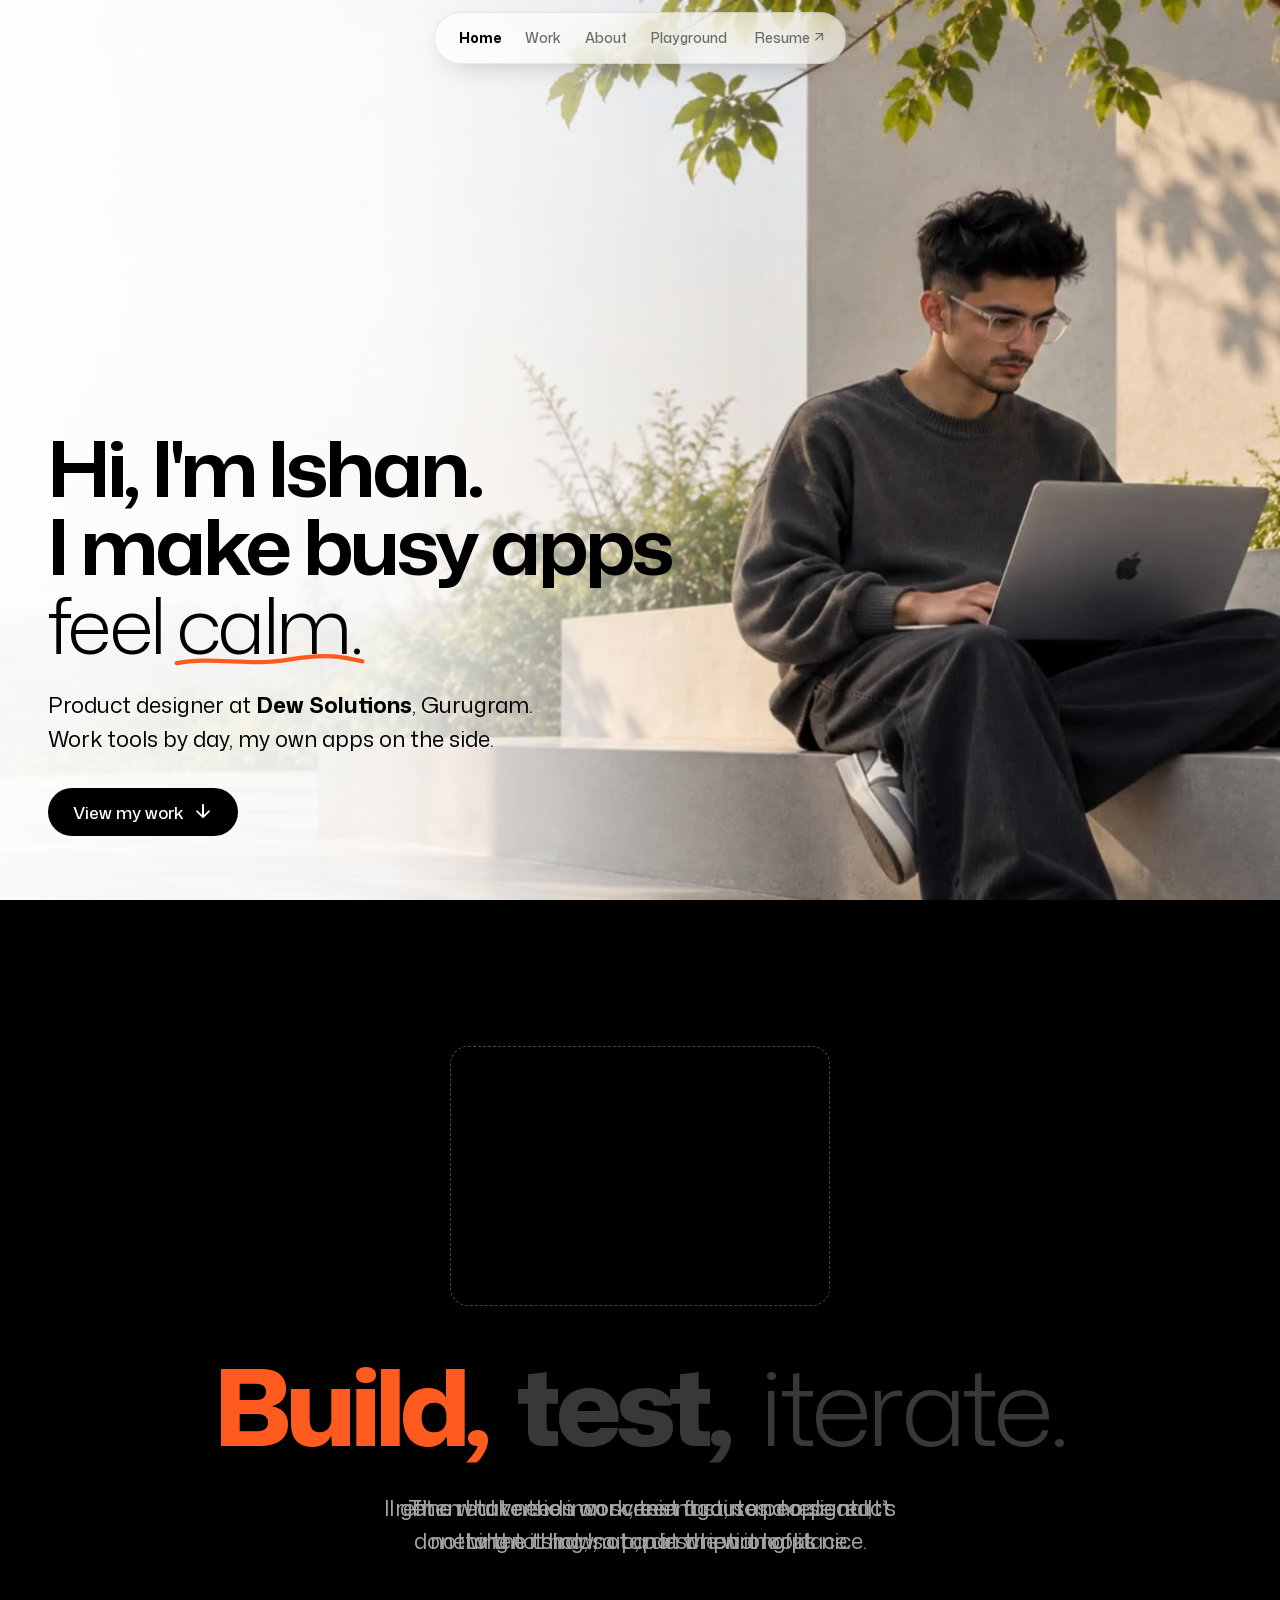
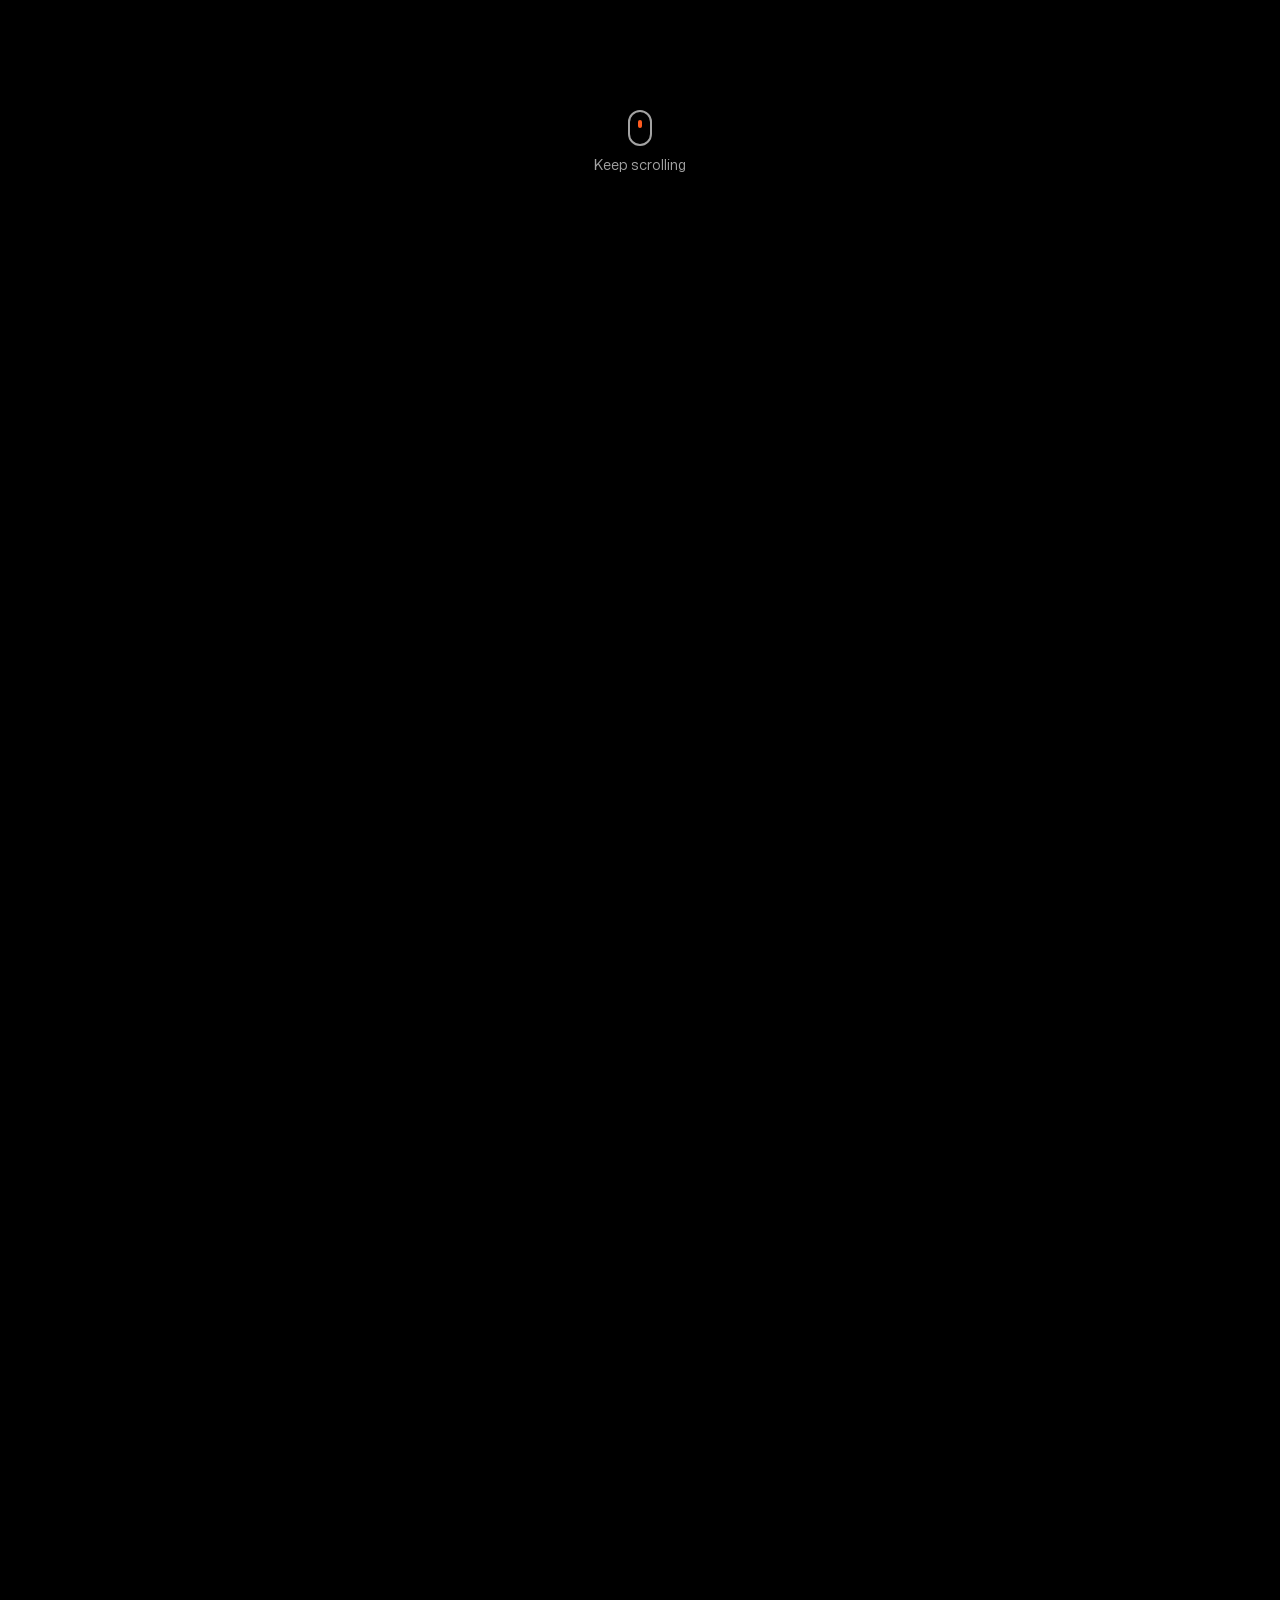
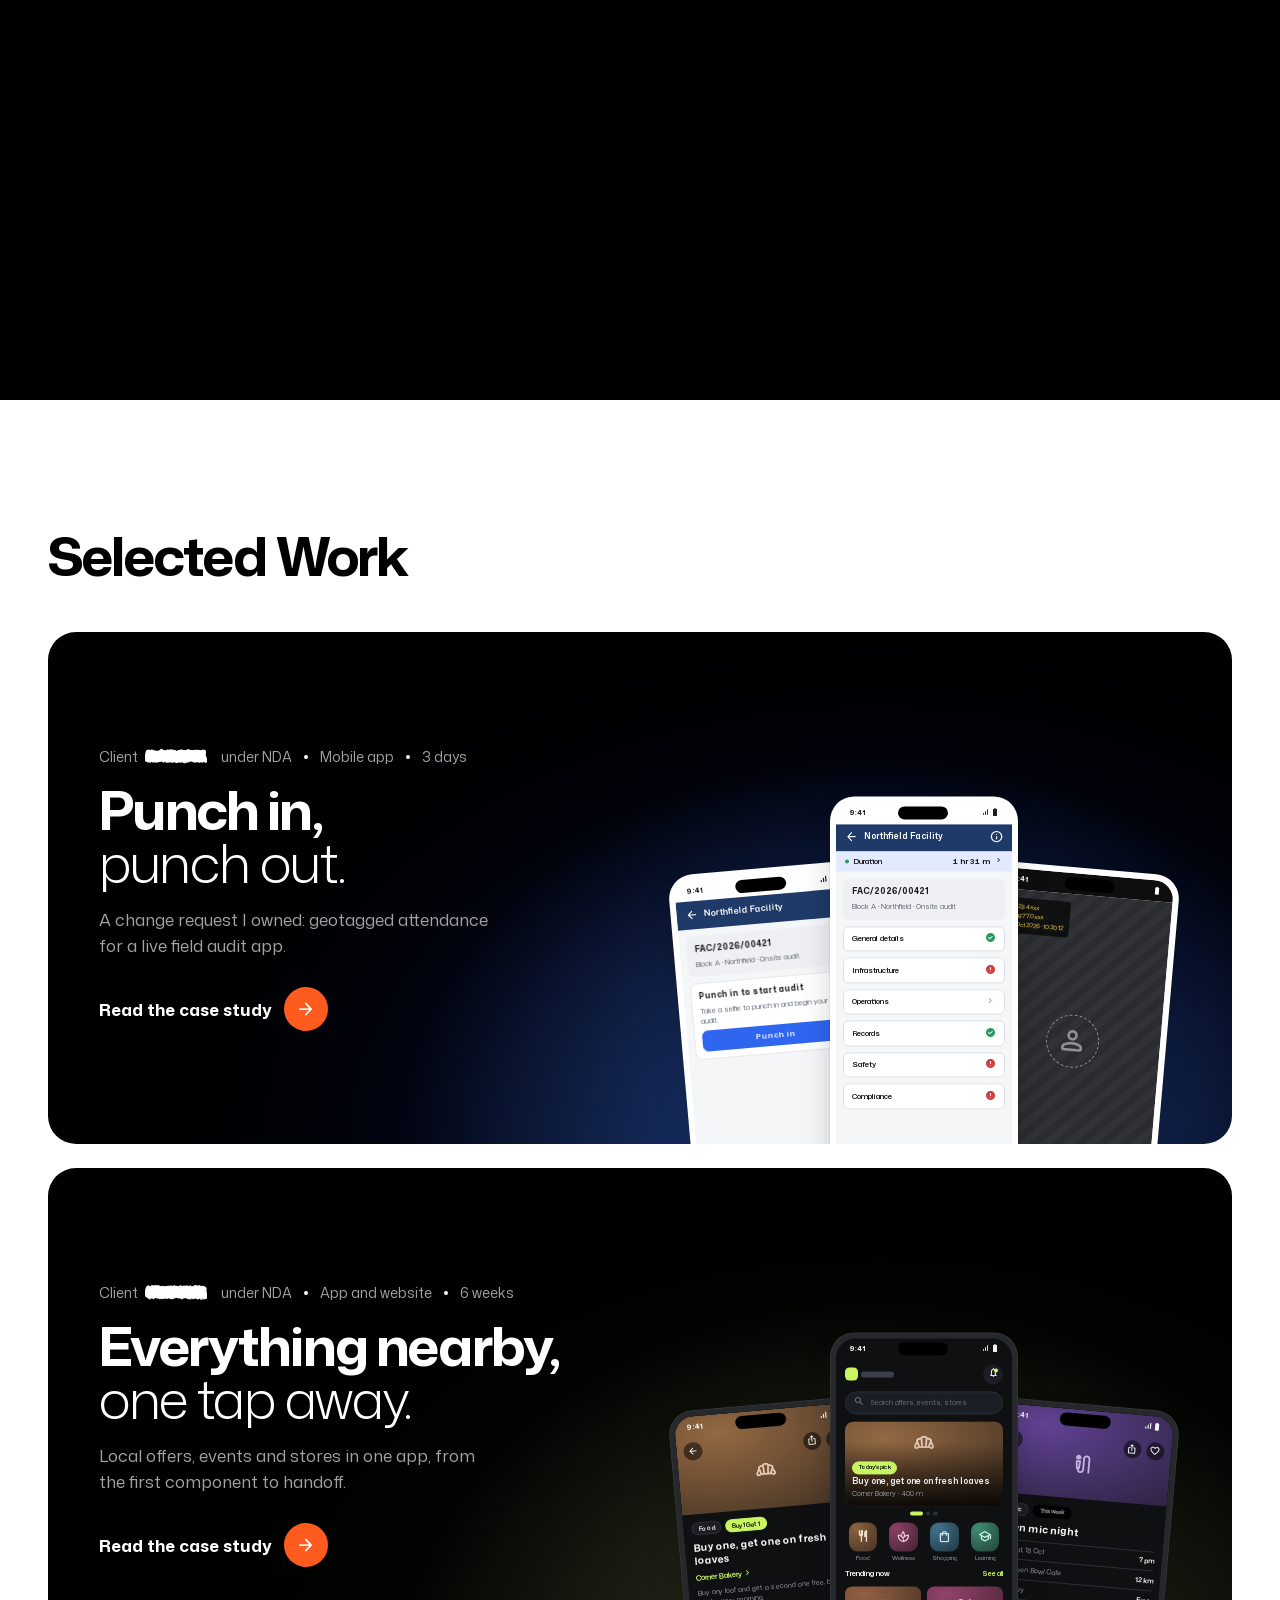
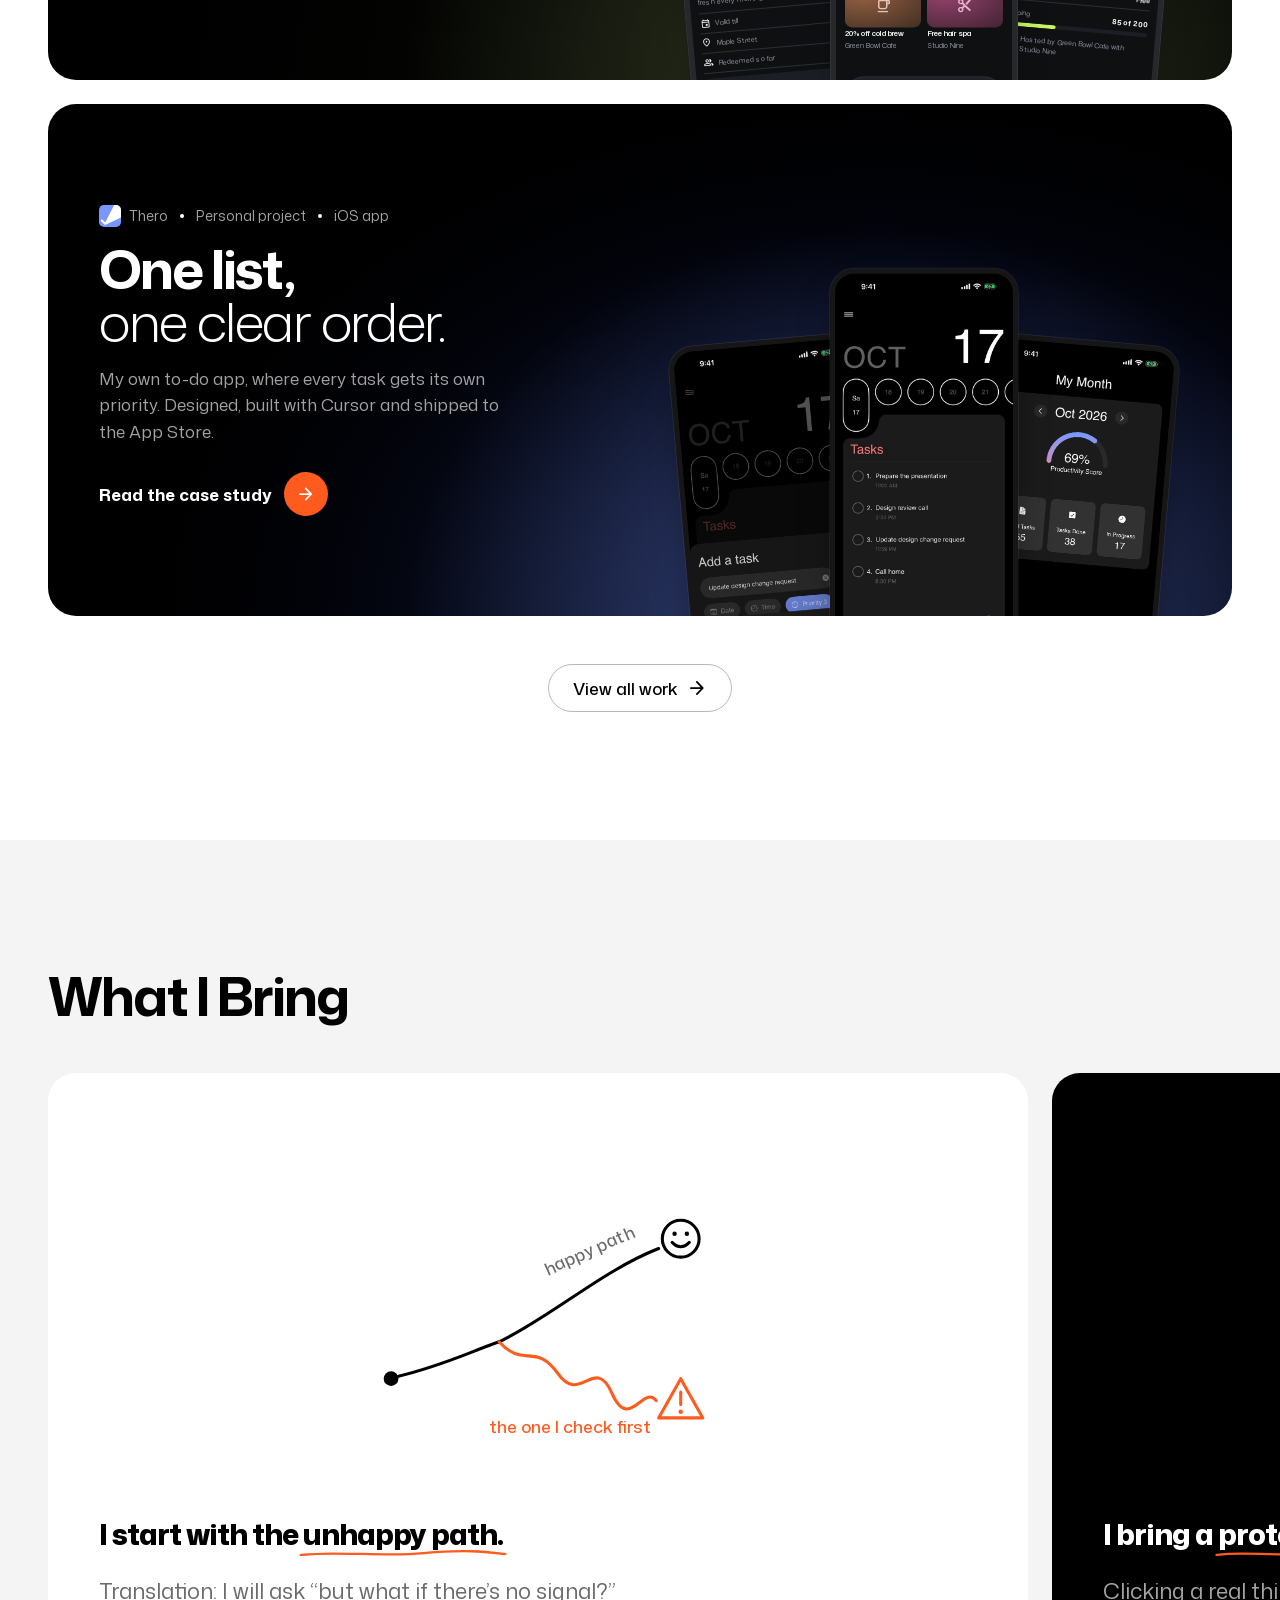
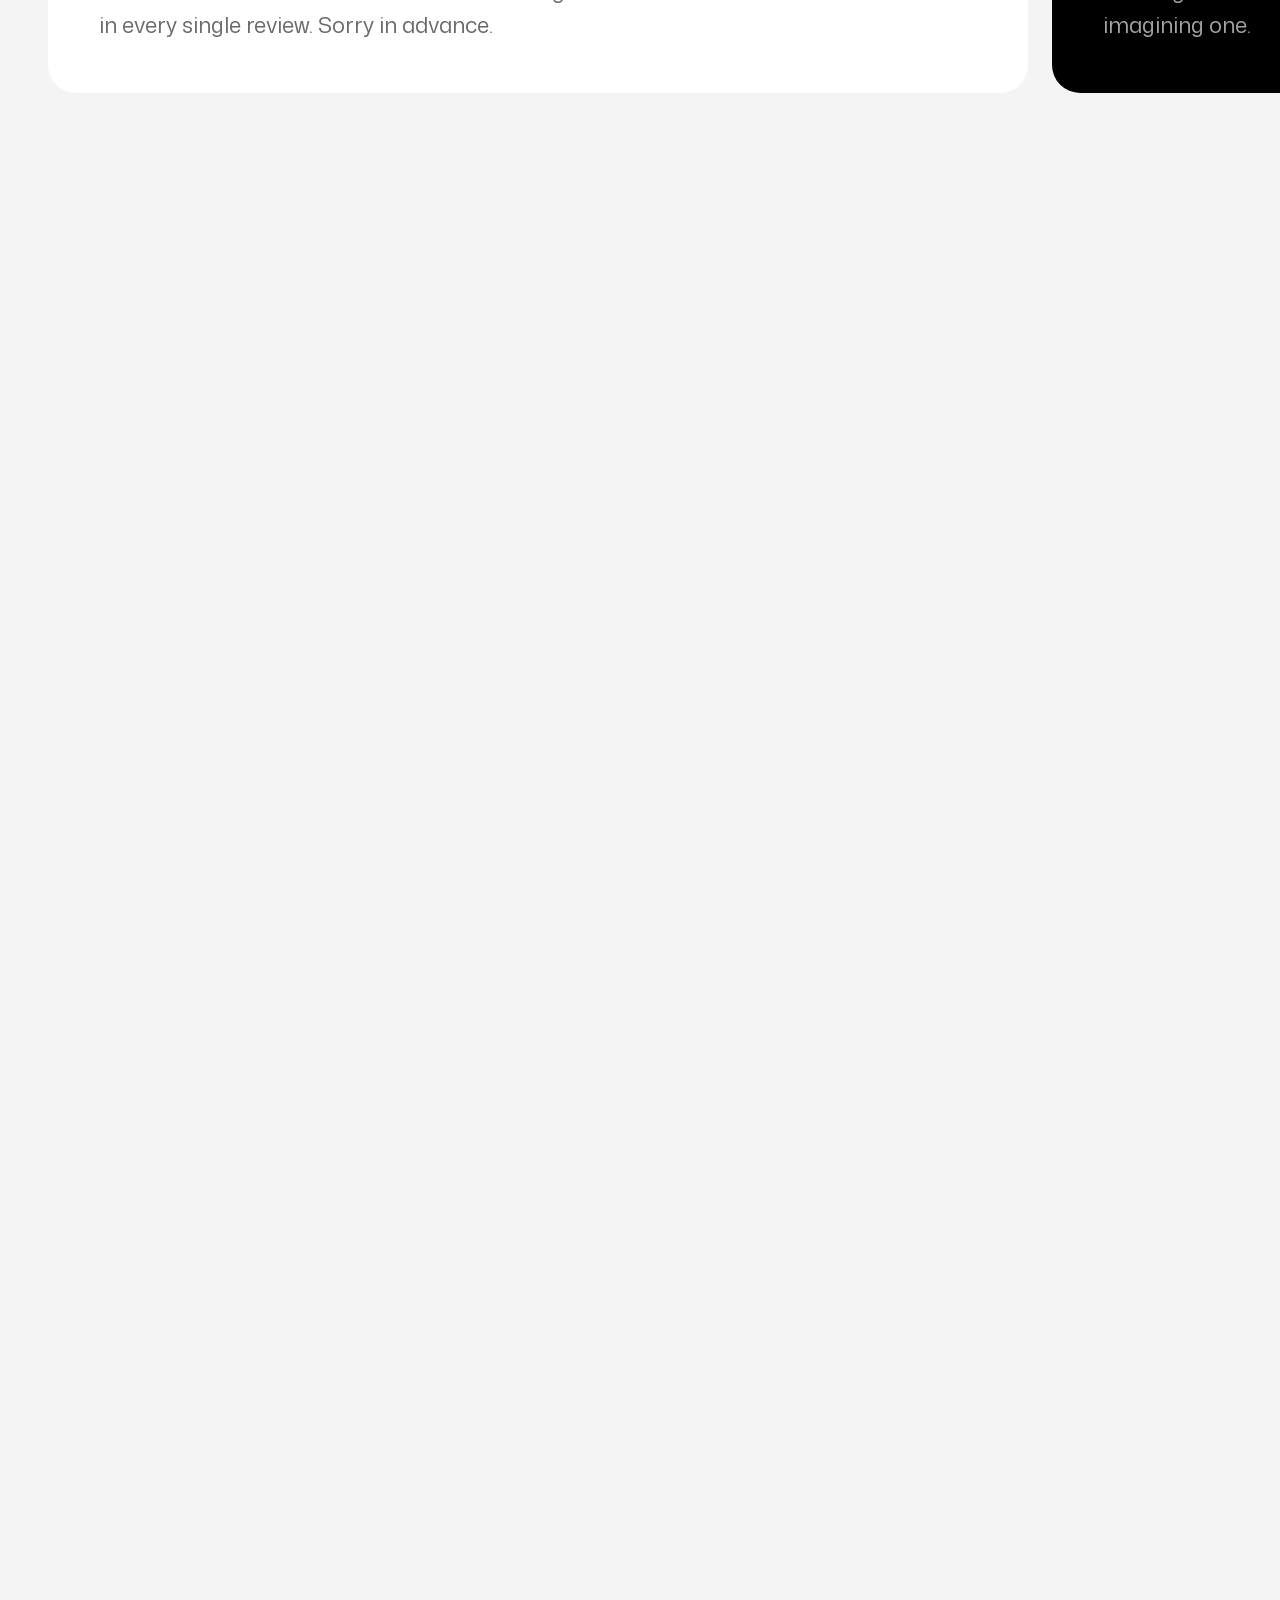
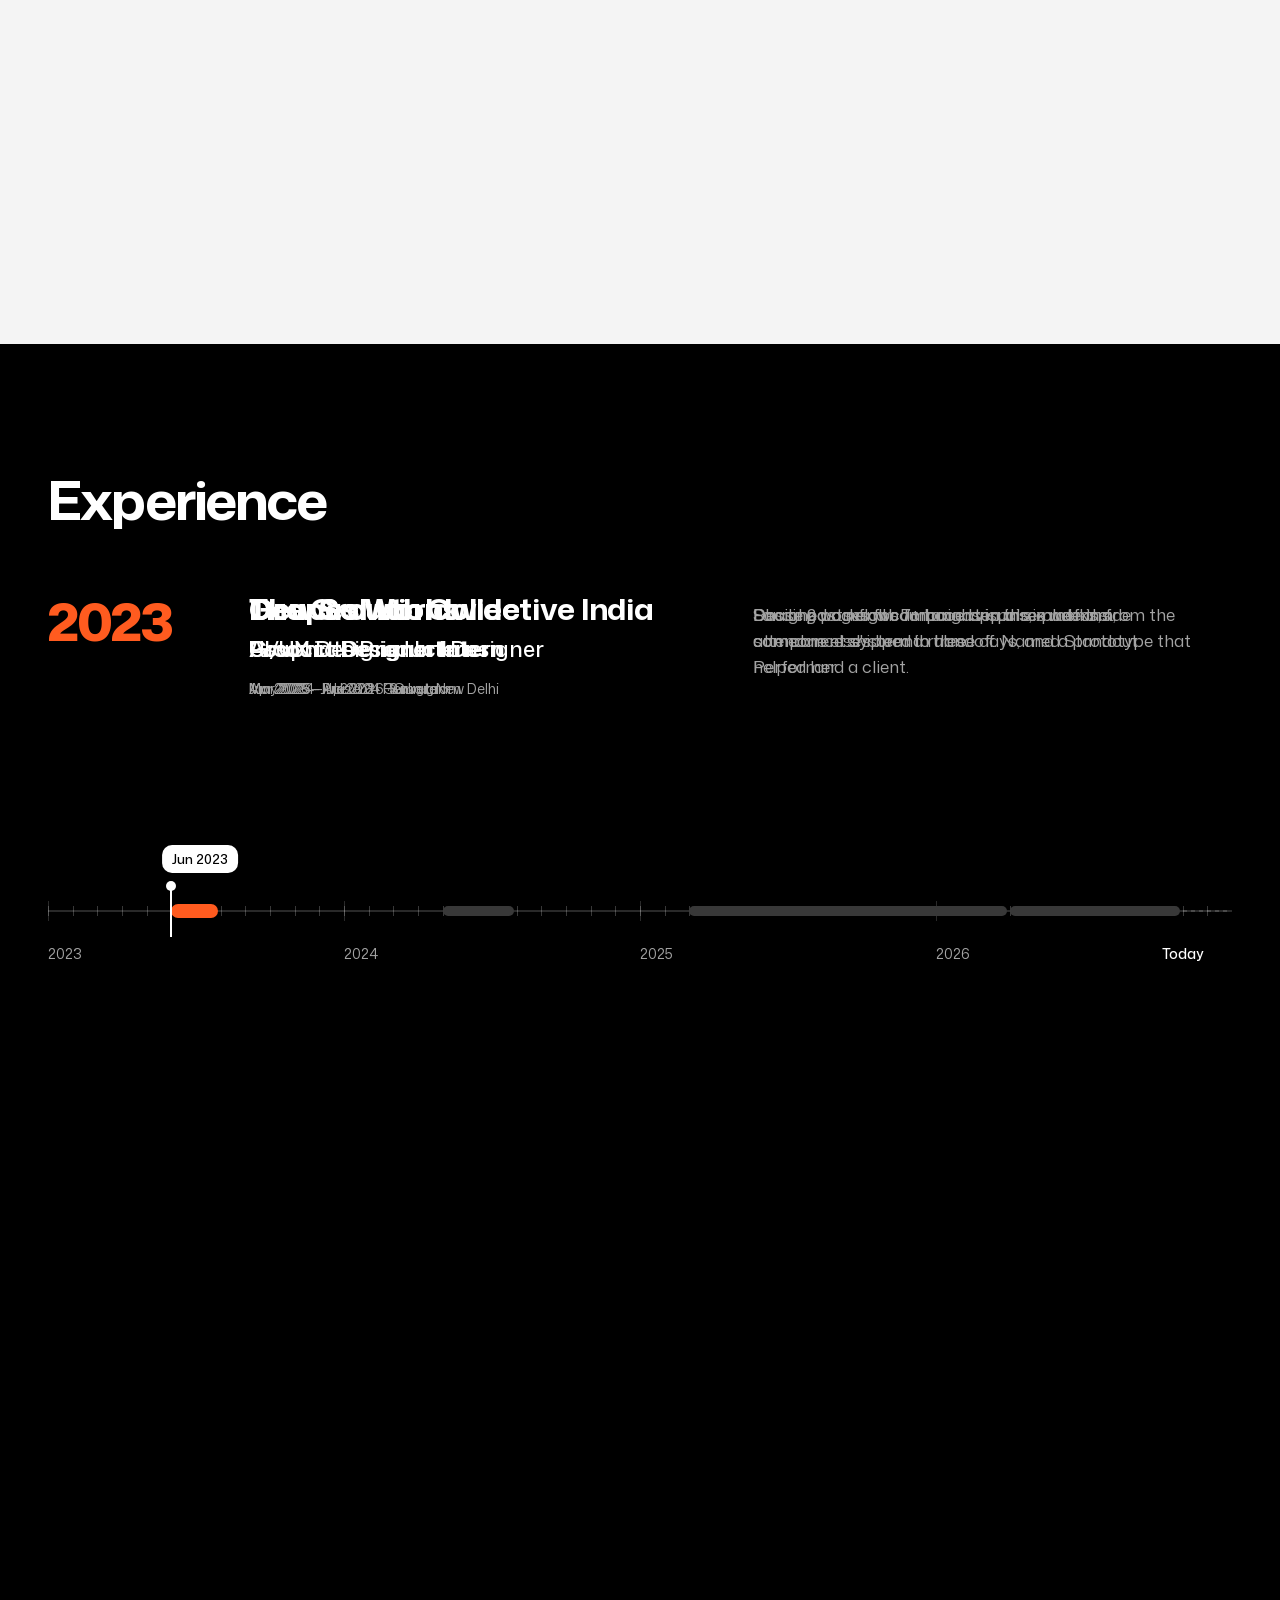
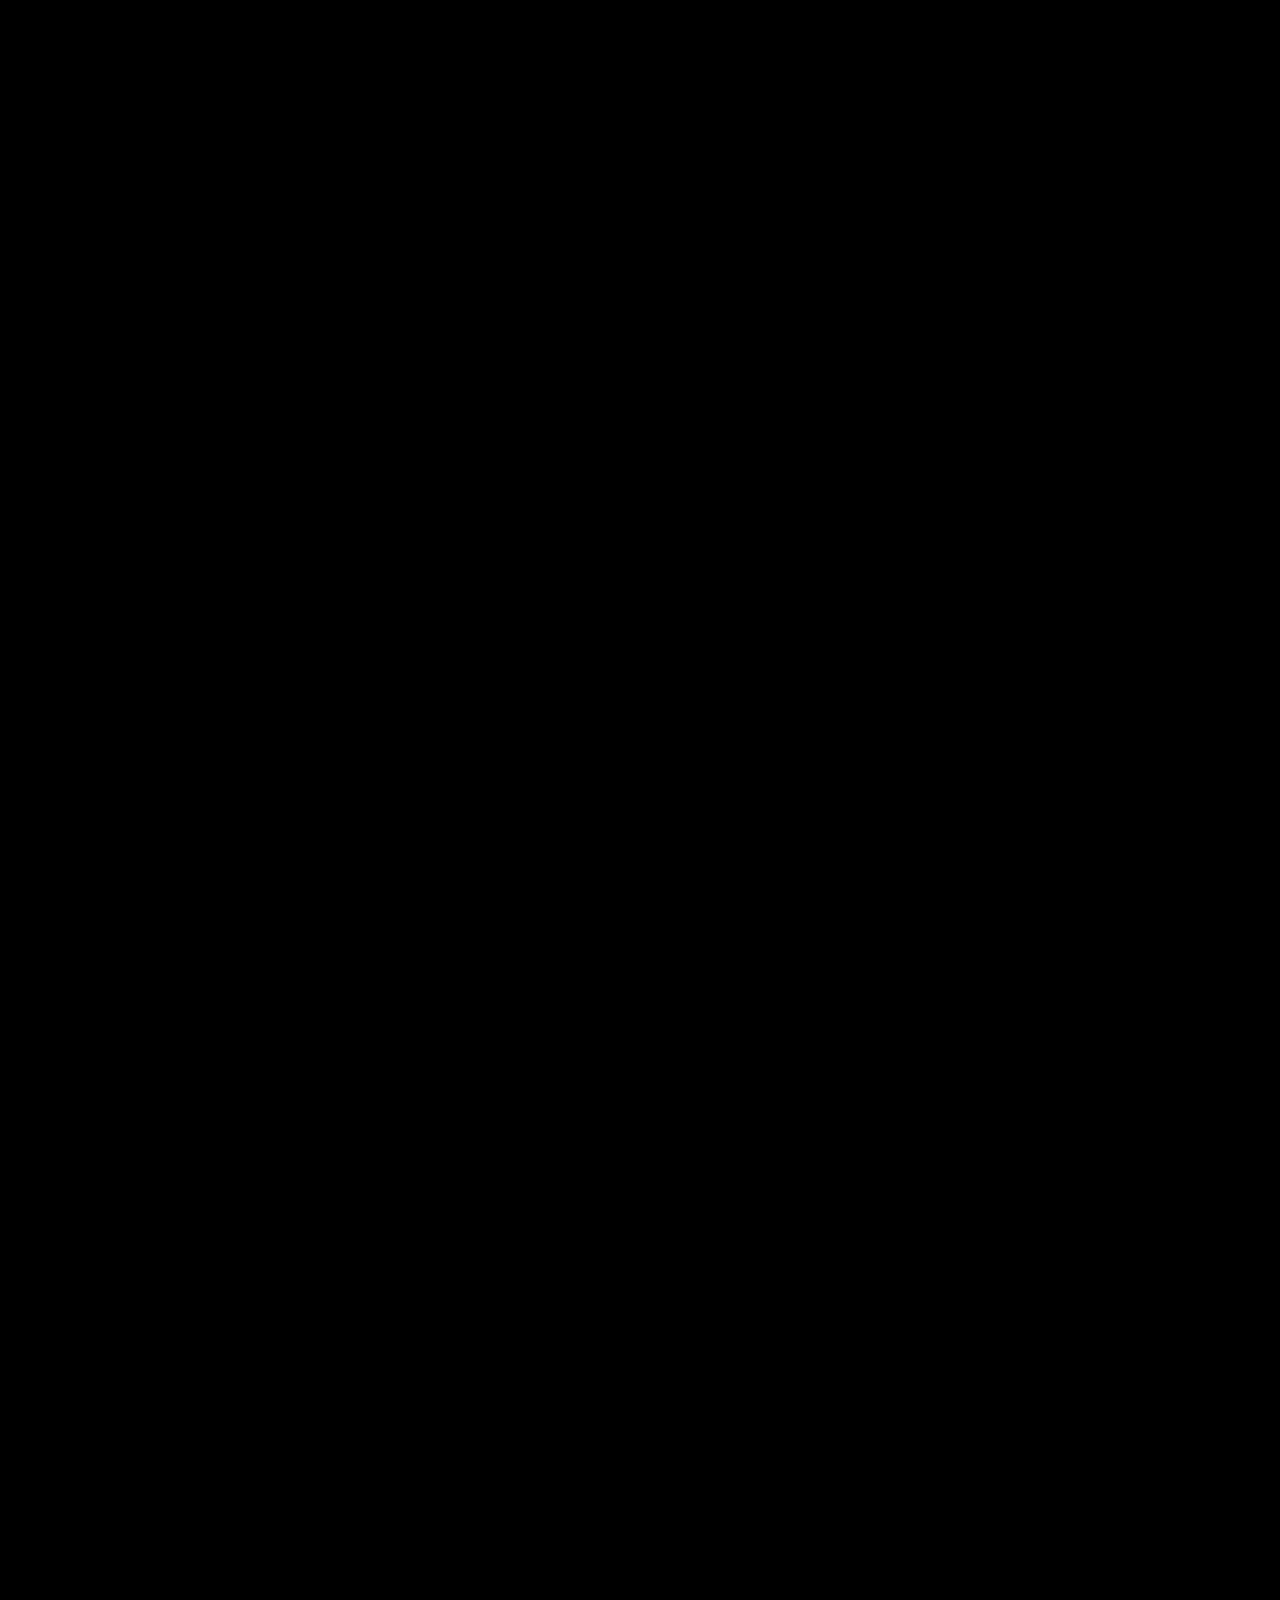
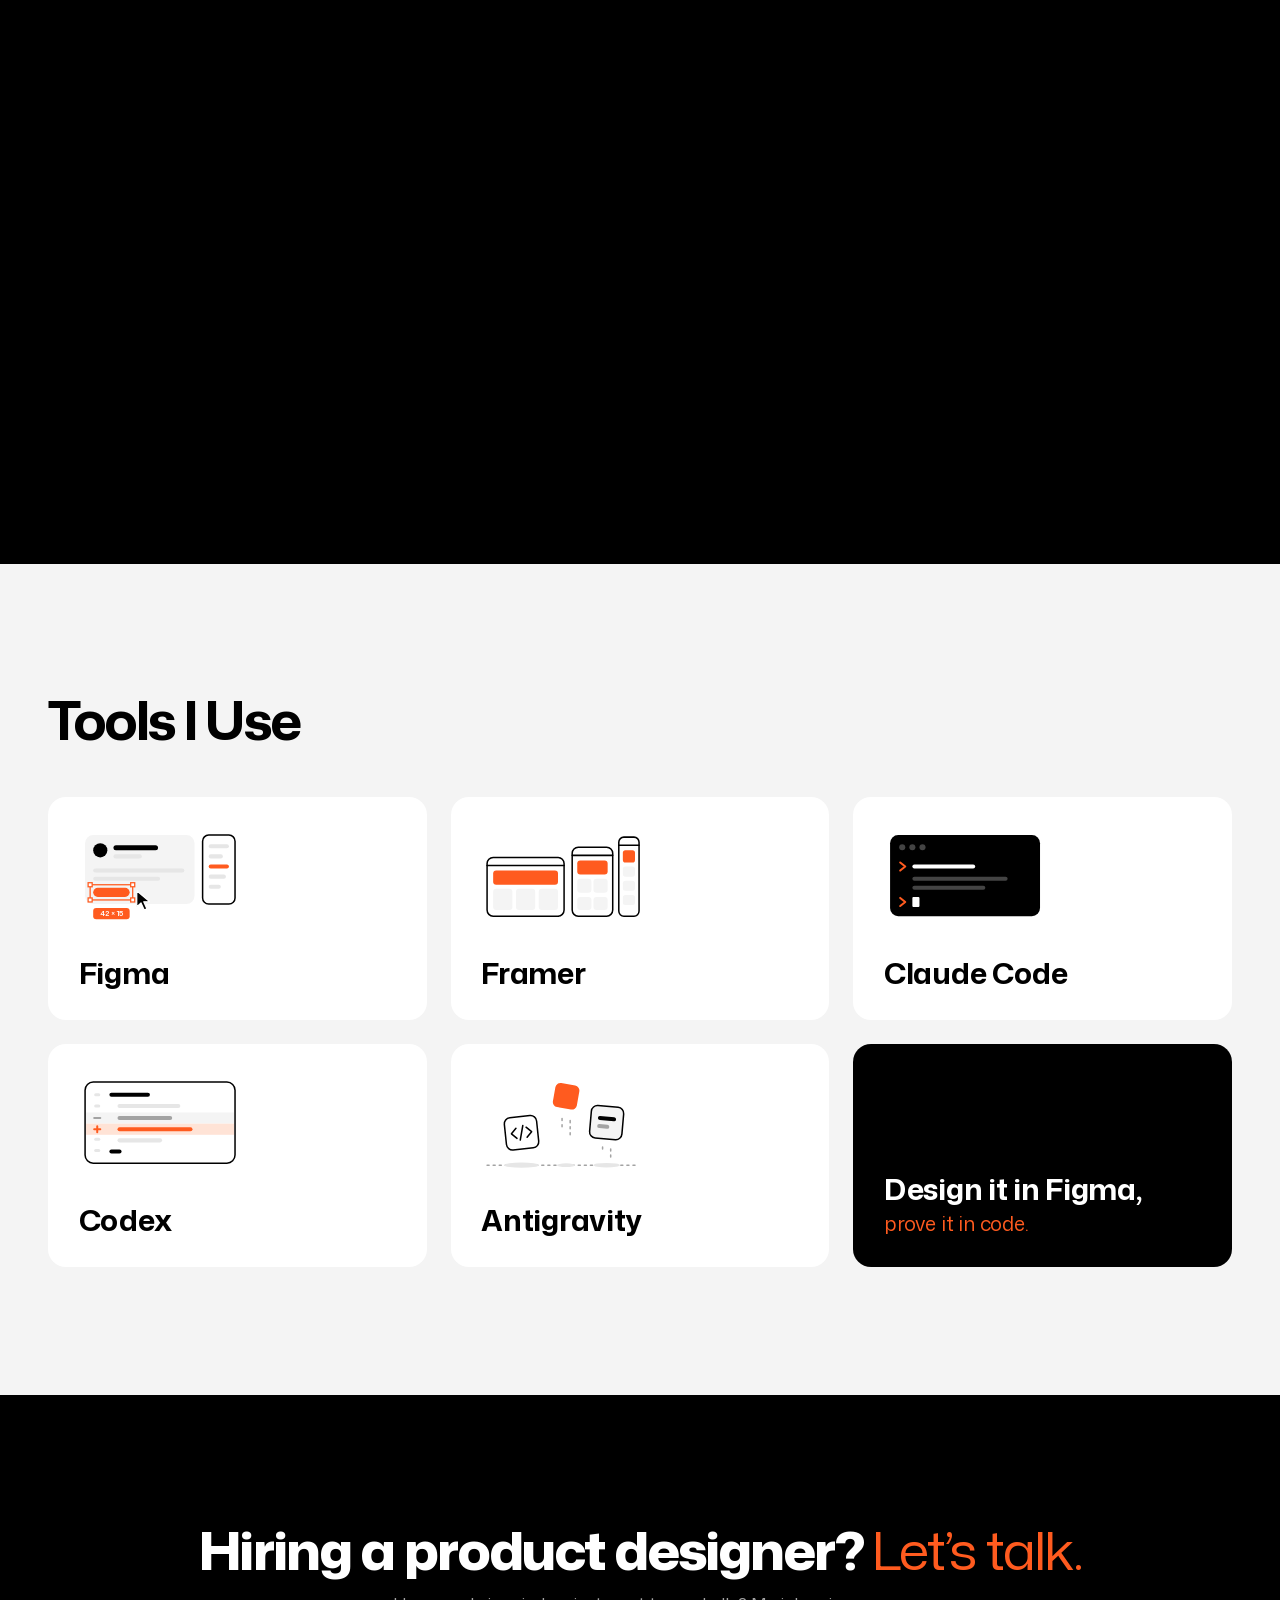
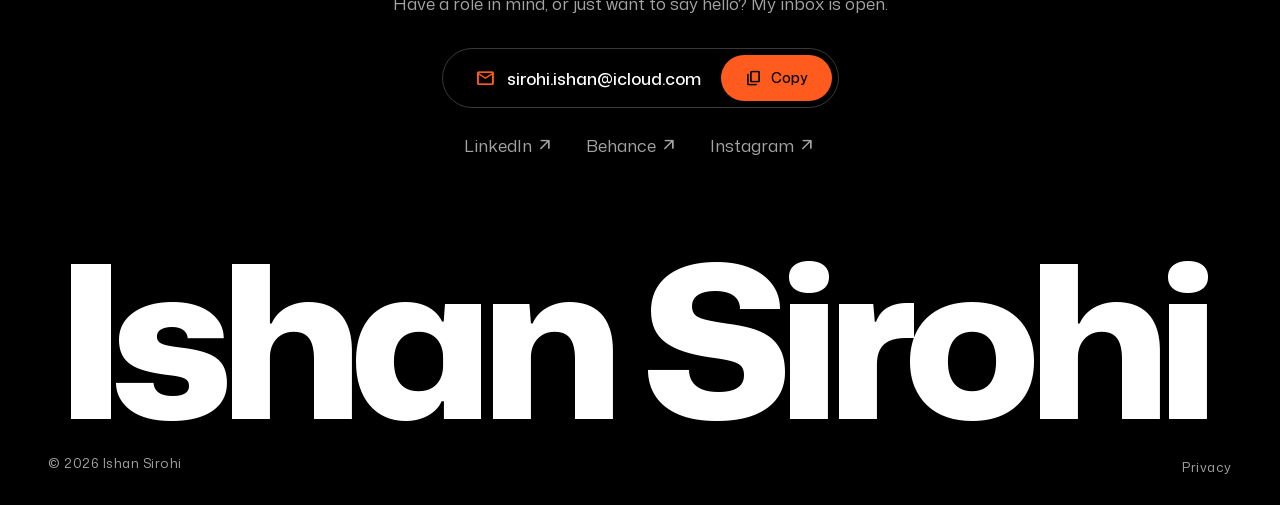
==== commit 5086fd43: "Publish approved portfolio copy, interaction and navigation updates" ====
--- a/index.html
+++ b/index.html
@@ -104,15 +104,16 @@
           </div>
           <p class="bbi__words" aria-hidden="true">
             <span class="mword is-active" data-fx="build">Build,</span>
-            <span class="mword" data-fx="break">break,</span>
+            <span class="mword" data-fx="test">test,</span>
             <span class="mword serif" data-fx="iterate">iterate.</span>
           </p>
           <div class="bbi__notes">
             <p class="bbi__note is-active">I get a real version on screen fast, so people react to the thing, not a description of it.</p>
-            <p class="bbi__note">Then I try to break it myself: wrong taps, empty states, bad networks, the user nobody planned for.</p>
-            <p class="bbi__note">I fix what broke, test again and repeat. It's done when it holds up, not when it looks nice.</p>
-          </div>
-        </div>
+            <p class="bbi__note">Then I take the inconvenient routes: no signal, nothing to show, a tap in the wrong place.</p>
+            <p class="bbi__note">I refine what needs work, test again and repeat. It’s done when it holds up, not when it looks nice.</p>
+          </div>
+        </div>
+        <p class="bbi__scroll"><span class="bbi__scroll-mark" aria-hidden="true"><span></span></span><span>Keep scrolling</span></p>
       </div>
     </section>
 
@@ -221,8 +222,8 @@
           </li>
           <li class="bcard bcard--3 claim">
             <div class="bcard__text">
-              <p class="bcard__big">I build the <span class="scrib">system</span> before the screens.</p>
-              <p class="bcard__aside">30+ components, every layer named. Yes, every single one. Yes, I’m that person.</p>
+              <p class="bcard__big">I build the <span class="scrib">design system</span> behind the screens.</p>
+              <p class="bcard__aside">Reusable buttons, fields and states. So the next screen starts with decisions we’ve already made.</p>
             </div>
             <div class="bcard__art">
 <svg class="art" data-k="3" viewBox="0 0 320 220" aria-hidden="true">
@@ -237,28 +238,7 @@
   <rect class="i" pathLength="1" x="214" y="74" width="68" height="42" rx="7"/>
   <rect class="i" pathLength="1" x="214" y="128" width="68" height="18" rx="9"/>
   <path class="i" pathLength="1" d="M214 162 H 266"/><path class="i" pathLength="1" d="M214 176 H 250"/>
-  <text x="24" y="200">30+ of these, all named</text>
-</svg>
-            </div>
-          </li>
-          <li class="bcard bcard--4 claim">
-            <div class="bcard__text">
-              <p class="bcard__big">I <span class="scrib">finish</span> what I start.</p>
-              <p class="bcard__aside">When the other designer left mid project, I took it all the way to handoff. Alone. Dramatically.</p>
-            </div>
-            <div class="bcard__art">
-<svg class="art" data-k="4" viewBox="0 0 320 220" aria-hidden="true">
-  <path class="i" pathLength="1" d="M18 200 H 302"/>
-  <path class="o" pathLength="1" d="M28 186 C 70 182, 92 140, 126 146 S 176 176, 204 140 S 228 104, 246 104"/>
-  <path class="i" pathLength="1" d="M252 200 V 36"/>
-  <rect class="i" pathLength="1" x="252" y="36" width="56" height="40"/>
-  <rect class="f" x="252" y="36" width="14" height="10"/><rect class="f" x="280" y="36" width="14" height="10"/>
-  <rect class="f" x="266" y="46" width="14" height="10"/><rect class="f" x="294" y="46" width="14" height="10"/>
-  <rect class="f" x="252" y="56" width="14" height="10"/><rect class="f" x="280" y="56" width="14" height="10"/>
-  <rect class="f" x="266" y="66" width="14" height="10"/><rect class="f" x="294" y="66" width="14" height="10"/>
-  <path class="o" pathLength="1" d="M120 64 L 130 74 L 150 50"/>
-  <text class="to" x="156" y="70">handed off</text>
-  <text x="24" y="122">solo, from here</text>
+  <text x="24" y="200">Shared pieces</text>
 </svg>
             </div>
           </li>
@@ -295,7 +275,7 @@
                 </div>
                 <p class="trail__when">May 2024 - Jul 2024 · Saket, New Delhi</p>
               </div>
-              <p class="trail__note">Landing pages for 7+ brands in three months, and my first clickable prototypes.</p>
+              <p class="trail__note">Landing pages for 7+ brands in three months.</p>
             </li>
             <li class="xp4__role" style="--k:2">
               <span class="xp4__y">2025</span>
@@ -305,7 +285,7 @@
                 </div>
                 <p class="trail__when">Mar 2025 - Apr 2026 · Gurugram</p>
               </div>
-              <p class="trail__note">A certification platform end to end, then a six week app I finished as the only designer. Named Standout Performer for Jan to Mar 2026.</p>
+              <p class="trail__note">Designed a neighbourhood app in six weeks, from the component system to handoff. Named Standout Performer.</p>
             </li>
             <li class="xp4__role" style="--k:3">
               <span class="xp4__y">2026</span>
@@ -375,6 +355,7 @@
   <script src="js/screens-local.js"></script>
   <script>(function() {
     const bbi = document.querySelector("[data-bbi]");
+    new IntersectionObserver(([entry]) => bbi.classList.toggle("is-in-view", entry.isIntersecting)).observe(bbi);
     const words = [ ...bbi.querySelectorAll(".mword") ];
     const notes = [ ...bbi.querySelectorAll(".bbi__note") ];
     words.forEach(w => {
--- a/css/tokens.css
+++ b/css/tokens.css
@@ -77,6 +77,15 @@
   --about-intro-mobile-gap: var(--s-5);
   --about-intro-video-min: var(--s-9);
   --about-intro-copy-gap: var(--s-4);
+  --bbi-cue-gap: var(--s-2);
+  --bbi-cue-inset: var(--s-5);
+  --bbi-cue-reserve: var(--s-9);
+  --bbi-cue-width: var(--s-5);
+  --bbi-cue-height: calc(var(--s-5) + var(--s-3));
+  --bbi-cue-stroke: 2px;
+  --bbi-compact-art-scale: .75;
+  --bbi-cue-travel: var(--s-3);
+  --bbi-cue-duration: calc(2 * var(--t-slow));
   --bring-card-pad: clamp(28px, 4vw, 56px);
   --bring-title-gap: var(--s-7);
   --bring-mobile-gap: var(--s-6);
@@ -90,8 +99,6 @@
   --xp-mobile-inset: var(--pin-top);
   --xp-mobile-gap: var(--s-7);
   --work-sticky-clearance: calc(var(--pin-top) + var(--fs-h2) * var(--lh-heading) + var(--s-7));
-  --work-tab-count: 3;
-  --work-tab-mobile-height: var(--s-8);
   --r-xs: 4px;
   --r-sm: 10px;
   --r-md: 18px;
--- a/css/site.css
+++ b/css/site.css
@@ -14004,87 +14004,12 @@
     margin-inline: calc(50% - 190px)
   }
 }
-.wfilter {
-  display: flex;
-  gap: 4px;
-  width: max-content;
-  max-width: 100%;
-  margin-top: var(--s-6);
-  padding: 4px;
-  border-radius: var(--r-pill);
-  background: var(--paper-2);
-  border: 1px solid var(--line);
-  overflow-x: auto;
-  scrollbar-width: none
-}
-.wfilter[hidden] {
-  display: none
-}
-.wfilter::-webkit-scrollbar {
-  display: none
-}
-.wfilter button {
-  flex: none;
-  display: inline-flex;
-  white-space: nowrap;
-  align-items: center;
-  gap: var(--s-2);
-  min-height: 40px;
-  padding: 0 var(--s-4);
-  border: 0;
-  border-radius: var(--r-pill);
-  background: transparent;
-  color: var(--ink-2);
-  font: inherit;
-  font-size: var(--fs-small);
-  font-weight: var(--fw-medium);
-  cursor: pointer;
-  transition: background var(--t-fast),color var(--t-fast)
-}
-.wfilter button:hover {
-  color: var(--ink);
-  background: var(--paper-3)
-}
-.wfilter button small {
-  font-size: var(--fs-label);
-  font-weight: var(--fw-medium);
-  color: var(--ink-3);
-  font-variant-numeric: tabular-nums
-}
-.wfilter button[aria-pressed="true"] {
-  background: var(--ink);
-  color: var(--paper)
-}
-.wfilter button[aria-pressed="true"] small {
-  color: #a3a3a3
-}
-.wfilter button:focus-visible {
-  outline: 2px solid var(--signal);
-  outline-offset: 2px
-}
 .wlist {
   display: grid;
   gap: var(--grid-gap)
 }
 .wlist .wcard + .wcard {
   margin-top: 0
-}
-.wlist .wcard[hidden] {
-  display: none
-}
-@media (max-width: 600px) {
-  .wfilter {
-    display: grid;
-    grid-template-columns: repeat(2, minmax(0, 1fr));
-    width: 100%;
-    border-radius: var(--r-md)
-  }
-  .wfilter button {
-    justify-content: center;
-    gap: 6px;
-    padding: 0 var(--s-2);
-    border-radius: calc(var(--r-md) - 4px)
-  }
 }
 .page-head .lead {
   text-wrap: pretty
@@ -14099,6 +14024,7 @@
 #work {
   padding-top: 0
 }
+#tools .section-head--pin,
 #work .section-head--pin {
   --fade: 0px
 }
@@ -14279,76 +14205,6 @@
 .page-head__row .lead {
   margin-top: 0
 }
-.wfilter {
-  position: relative;
-  isolation: isolate;
-  display: grid;
-  grid-template-columns: repeat(var(--work-tab-count), minmax(0, 1fr));
-  gap: 0;
-  width: 100%;
-  max-width: none;
-  margin-top: var(--s-7);
-  padding: var(--s-1);
-  border-radius: var(--r-pill);
-  overflow: hidden
-}
-.wfilter button {
-  justify-content: center;
-  min-height: calc(var(--s-7) + var(--s-1));
-  padding: 0 var(--s-3);
-  font-size: var(--fs-body);
-  background: transparent!important;
-  transition: color var(--t-fast)
-}
-.wfilter__label {
-  min-width: 0;
-  white-space: normal;
-  line-height: var(--lh-heading);
-  text-wrap: balance
-}
-.wfilter button small {
-  flex: none
-}
-.wfilter button:hover {
-  color: var(--ink)
-}
-.wfilter button[aria-pressed="true"] {
-  color: var(--paper)
-}
-.wfilter__ind {
-  position: absolute;
-  z-index: -1;
-  top: var(--s-1);
-  left: var(--s-1);
-  width: calc((100% - 2 * var(--s-1)) / var(--work-tab-count));
-  height: calc(100% - 2 * var(--s-1));
-  border-radius: var(--r-pill);
-  background: var(--ink);
-  transform: translateX(calc(var(--k, 0) * 100%))
-}
-.wfilter.is-ready .wfilter__ind {
-  transition: transform .45s var(--ease-out)
-}
-@media (max-width: 600px) {
-  .wfilter {
-    border-radius: var(--r-md)
-  }
-  .wfilter button {
-    min-height: var(--work-tab-mobile-height);
-    padding: 0 var(--s-1);
-    gap: var(--s-1);
-    font-size: var(--fs-small);
-    border-radius: calc(var(--r-md) - var(--s-1))
-  }
-  .wfilter__ind {
-    border-radius: calc(var(--r-md) - var(--s-1))
-  }
-}
-@media (prefers-reduced-motion: reduce) {
-  .wfilter.is-ready .wfilter__ind {
-    transition: none
-  }
-}
 .about-intro__body {
   font-size: var(--fs-lead);
   line-height: 1.5;
@@ -14731,3 +14587,178 @@
     --xp-mobile-inset: var(--s-6)
   }
 }
+.bbi__stage {
+  padding-bottom: var(--bbi-cue-reserve)
+}
+.bbi__scroll {
+  position: absolute;
+  left: 50%;
+  bottom: var(--bbi-cue-inset);
+  transform: translateX(-50%);
+  display: flex;
+  flex-direction: column;
+  align-items: center;
+  justify-content: center;
+  gap: var(--bbi-cue-gap);
+  margin: 0;
+  color: var(--on-dark-2);
+  font-size: var(--fs-small);
+  line-height: var(--lh-body);
+  pointer-events: none;
+  user-select: none;
+  white-space: nowrap
+}
+.bbi__scroll-mark {
+  position: relative;
+  display: block;
+  width: var(--bbi-cue-width);
+  height: var(--bbi-cue-height);
+  border: var(--bbi-cue-stroke) solid var(--on-dark-2);
+  border-radius: var(--r-pill)
+}
+.bbi__scroll-mark > span {
+  position: absolute;
+  width: var(--s-1);
+  height: var(--s-2);
+  top: var(--s-2);
+  left: 50%;
+  margin-left: calc(var(--s-1) / -2);
+  background: var(--signal);
+  border-radius: var(--r-xs);
+  animation: bbiScrollCue var(--bbi-cue-duration) var(--ease-out) infinite;
+  animation-play-state: paused
+}
+.bbi.is-in-view .bbi__scroll-mark > span {
+  animation-play-state: running
+}
+@keyframes bbiScrollCue {
+  0% {
+    transform: translateY(0);
+    opacity: 0
+  }
+  20% {
+    opacity: 1
+  }
+  100%,
+  80% {
+    transform: translateY(var(--bbi-cue-travel));
+    opacity: 0
+  }
+}
+.no-js .bbi__scroll {
+  display: none
+}
+@media (prefers-reduced-motion: reduce) {
+  .bbi__scroll {
+    display: none
+  }
+  .bbi__scroll-mark > span {
+    animation: none
+  }
+  .bbi__stage {
+    padding-bottom: 0
+  }
+}
+.bbi[data-step="1"] .blox__frame {
+  transform: none;
+  border-color: var(--signal)
+}
+.bbi[data-step="1"] .blox__b {
+  transform: none
+}
+.bbi[data-step="1"] .blox__b--btn {
+  background: var(--signal)
+}
+.bbi[data-step="1"] .blox__b .ms {
+  opacity: 1
+}
+.bbi[data-step="1"] .blox__me {
+  transform: translate(296px, 226px);
+  animation: none
+}
+@media (min-width: 901px) {
+  .bring15 .bcard {
+    grid-template-columns: minmax(0, 1fr);
+    grid-template-rows: minmax(0, 1fr) auto;
+    align-content: stretch;
+    gap: var(--s-6)
+  }
+  .bring15 .bcard__art {
+    order: -1;
+    align-self: stretch;
+    display: flex;
+    align-items: center;
+    justify-content: center;
+    min-height: 0
+  }
+  .bring15 .bcard__art .art {
+    width: auto;
+    max-width: 100%;
+    height: 100%;
+    max-height: var(--bring-art-max)
+  }
+}
+@media (max-height: 560px) and (min-width: 601px) {
+  .bbi__in {
+    display: grid;
+    grid-template-columns: minmax(0, 1fr) minmax(0, 1fr);
+    gap: var(--s-4) var(--s-6);
+    align-items: center
+  }
+  .bbi__in .blox {
+    grid-column: 1;
+    grid-row: 1/span 2;
+    margin: 0;
+    justify-self: center;
+    zoom: var(--bbi-compact-art-scale)
+  }
+  .bbi__words {
+    grid-column: 2;
+    grid-row: 1;
+    align-self: end;
+    justify-content: flex-start;
+    font-size: var(--fs-h2);
+    text-align: left
+  }
+  .bbi__notes {
+    grid-column: 2;
+    grid-row: 2;
+    align-self: start;
+    margin-top: 0;
+    max-width: none;
+    text-align: left
+  }
+}
+@media (max-width: 1199px) {
+  .case-layout .toc__in {
+    padding-inline-end: var(--s-1)
+  }
+}
+#tools .section-head--pin::after {
+  display: none
+}
+.fmailbox {
+  width: max-content;
+  max-width: 100%;
+  justify-content: flex-start;
+  flex: none
+}
+.fmailbox__copy,
+.fmailbox__link {
+  flex-shrink: 0
+}
+@media (max-width: 360px) {
+  .fmailbox {
+    gap: var(--s-1);
+    padding-left: var(--s-2)
+  }
+  .fmailbox__copy {
+    gap: var(--s-1);
+    padding-inline: var(--s-2)
+  }
+}
+@media (max-width: 1199px) {
+  .nav.has-case-band:not(.is-hidden) {
+    background: var(--paper)
+  }
+}
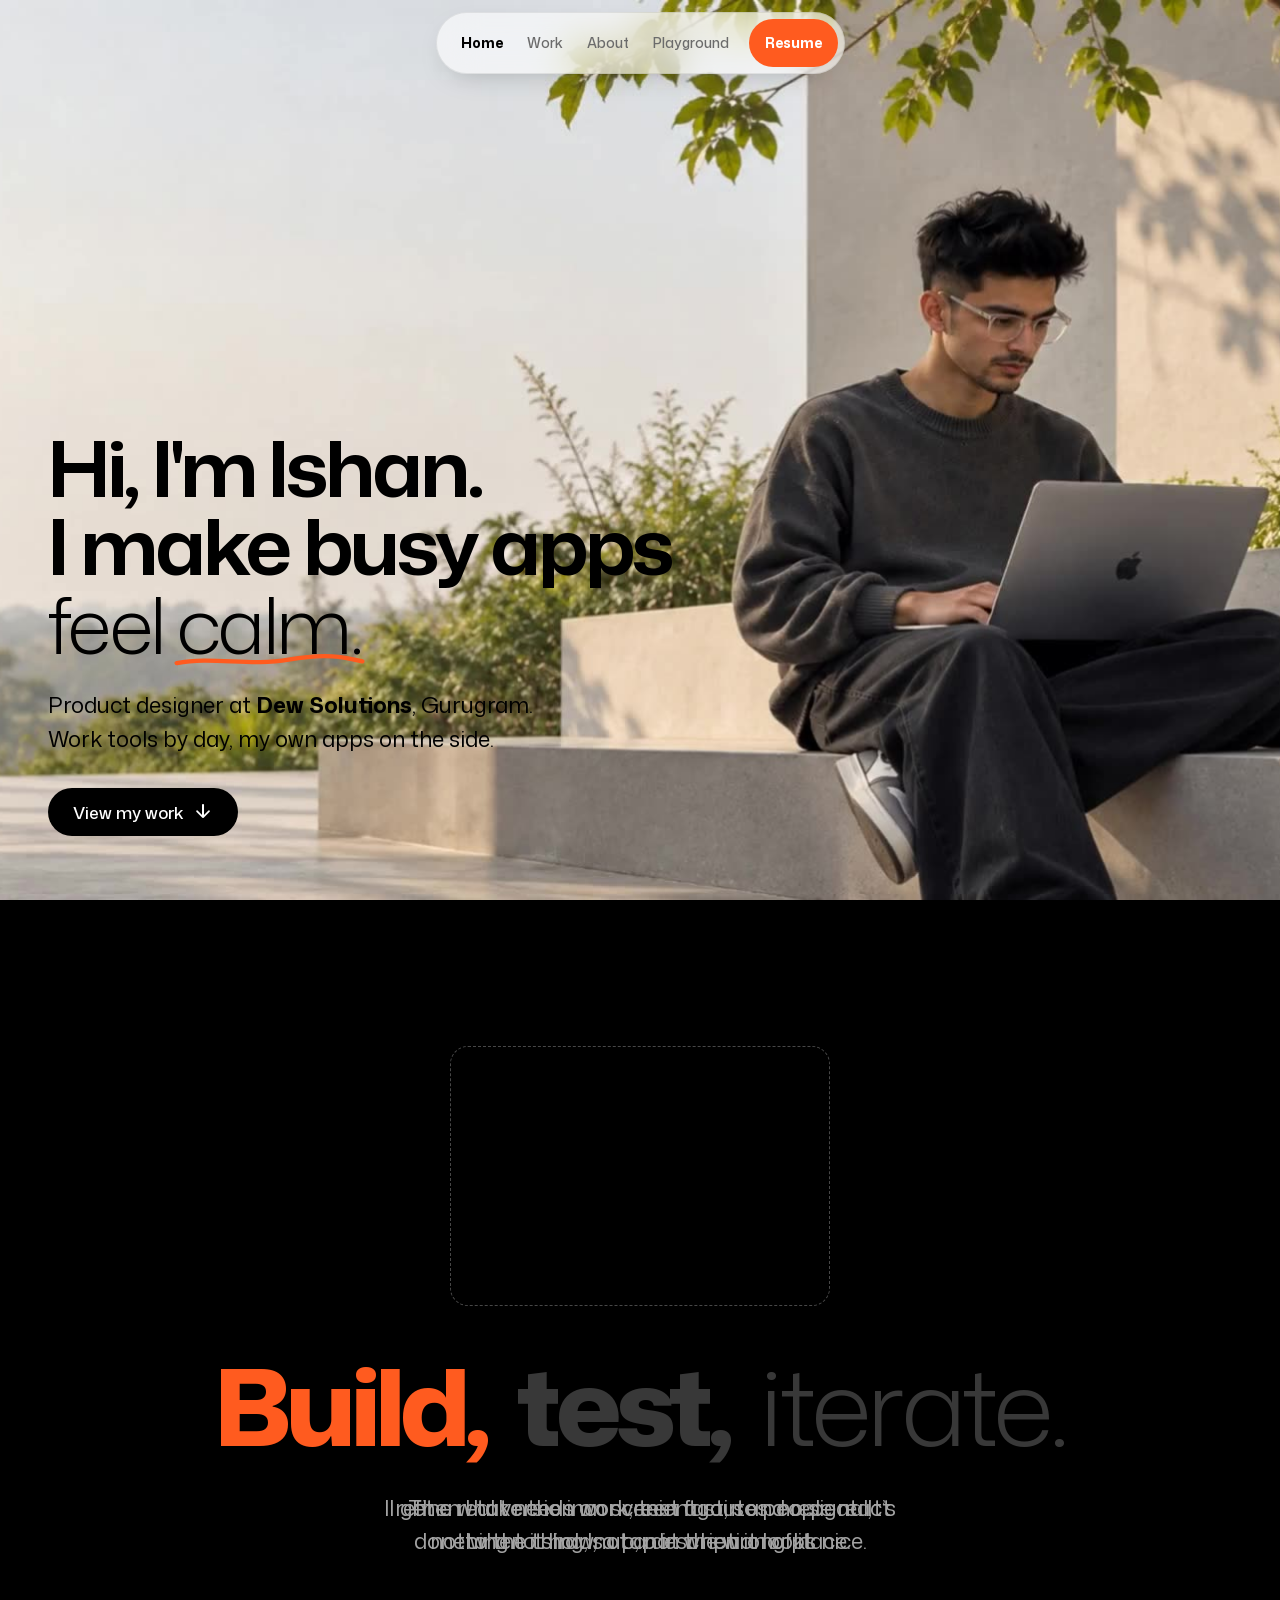
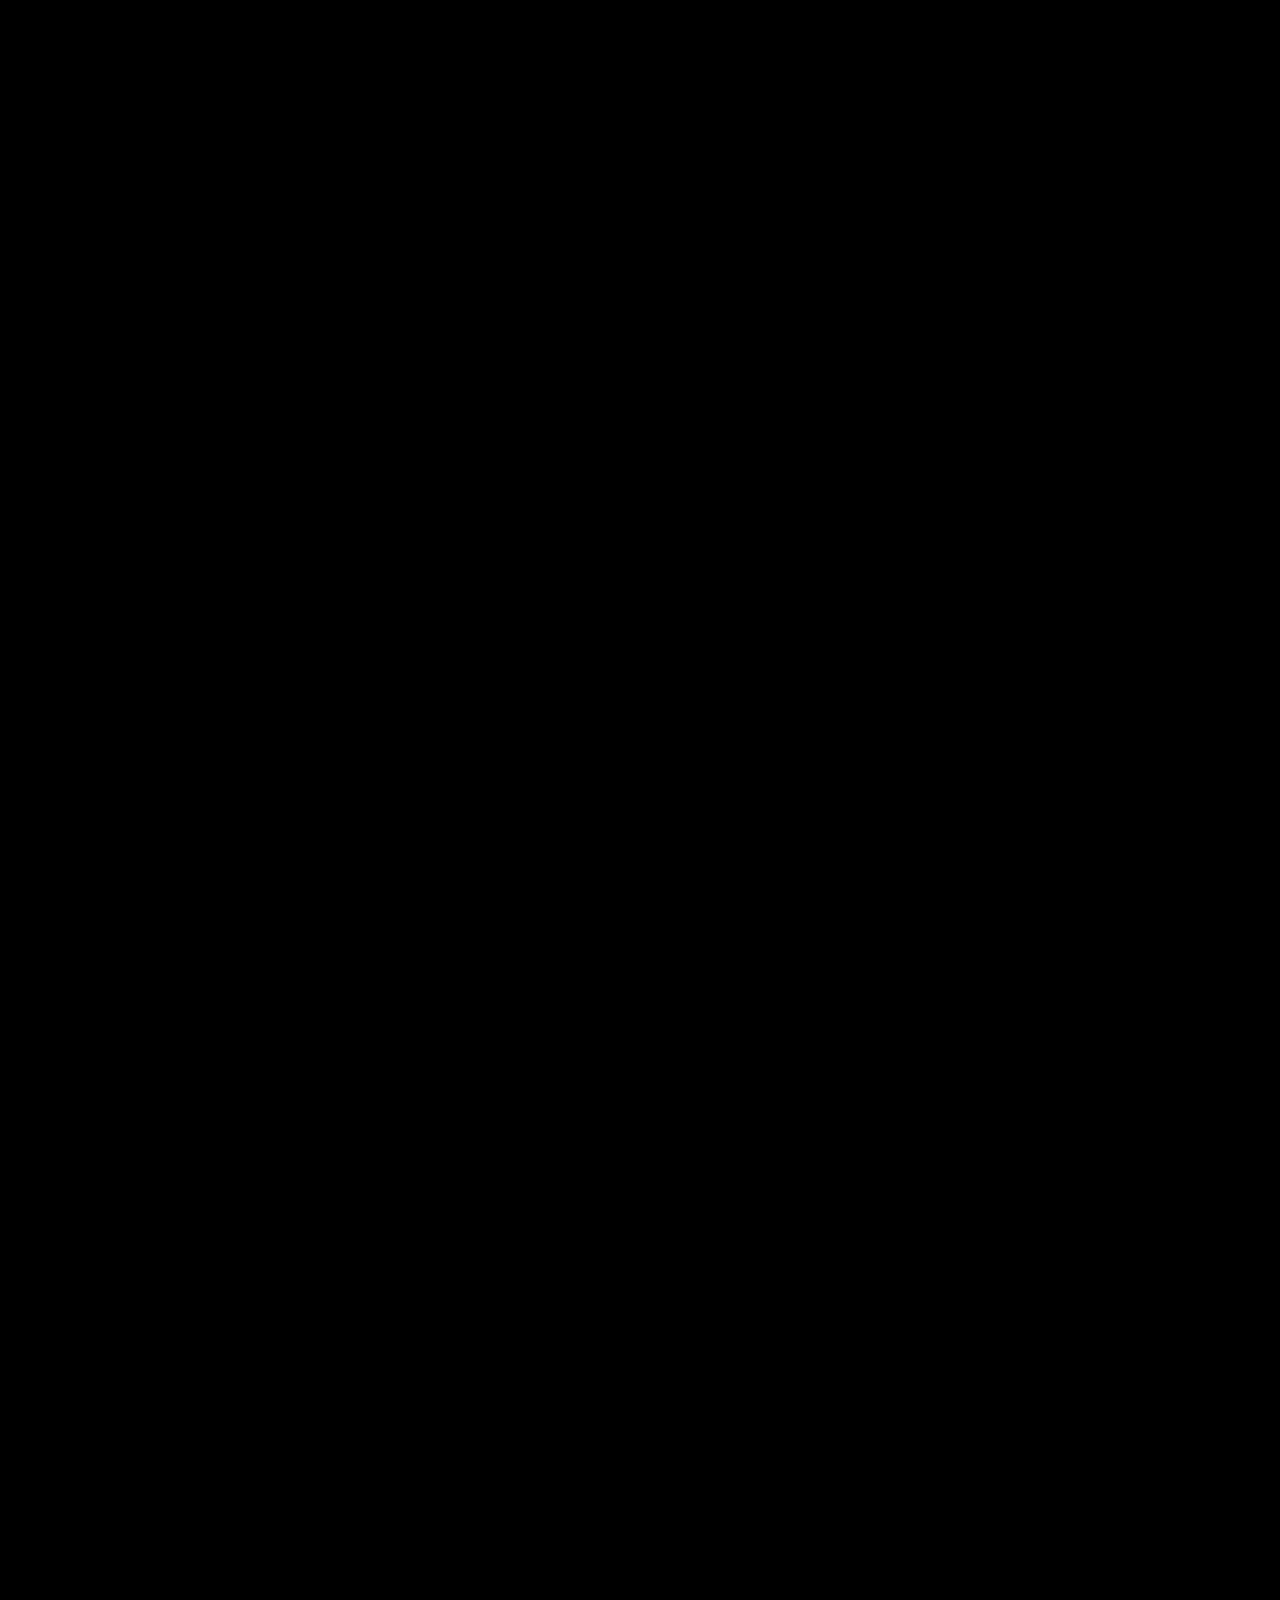
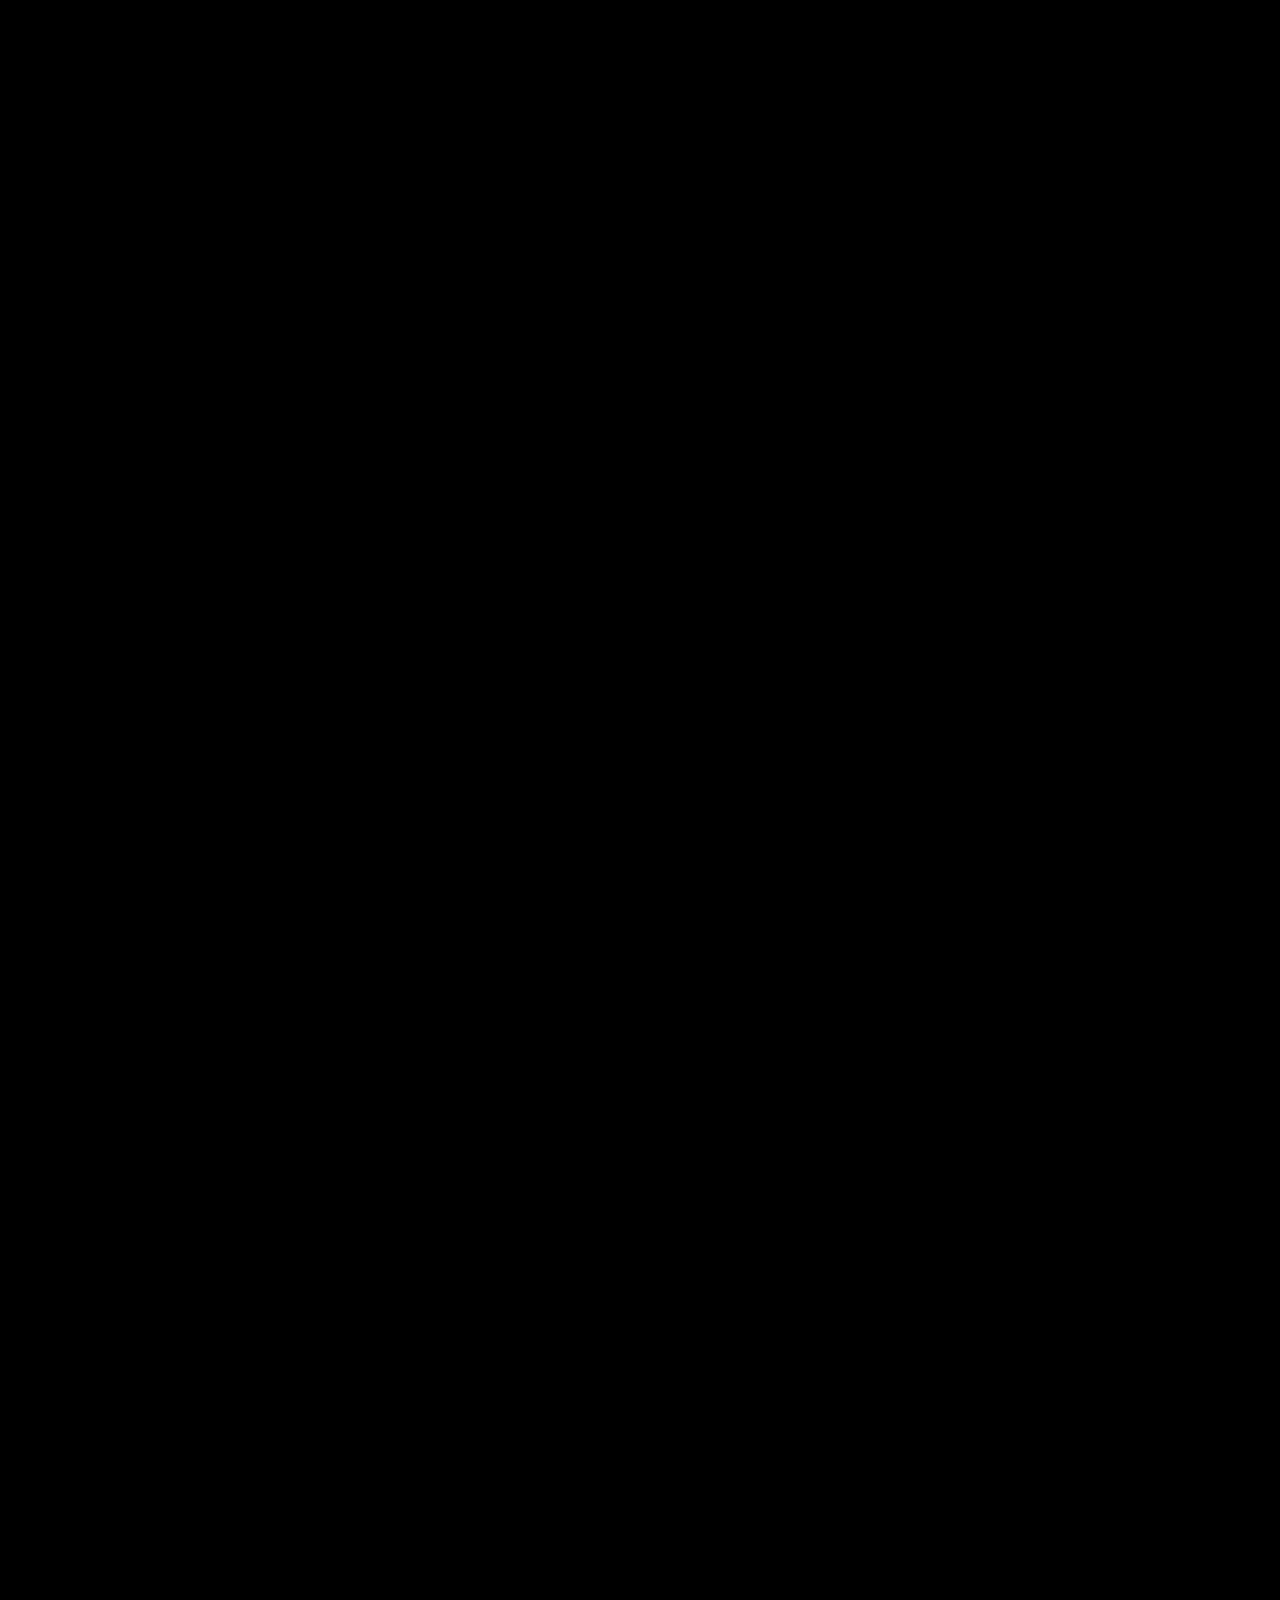
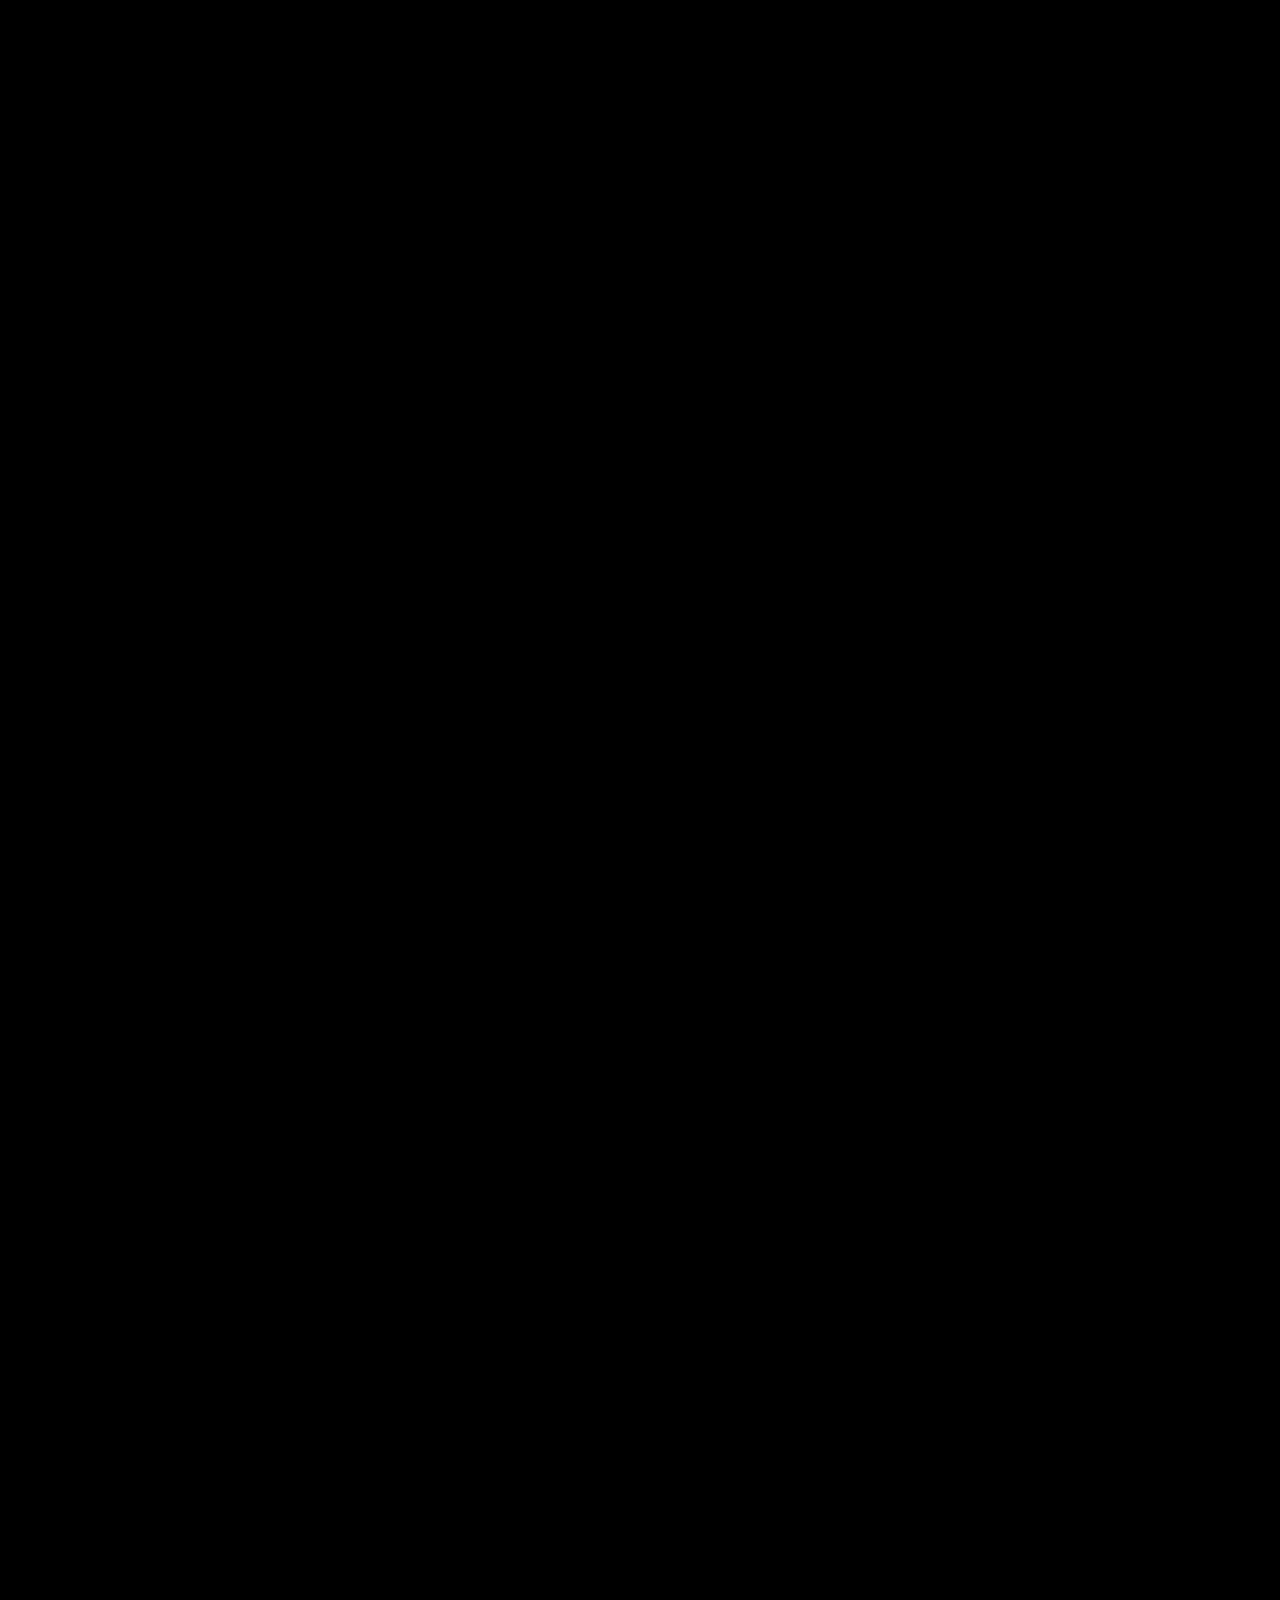
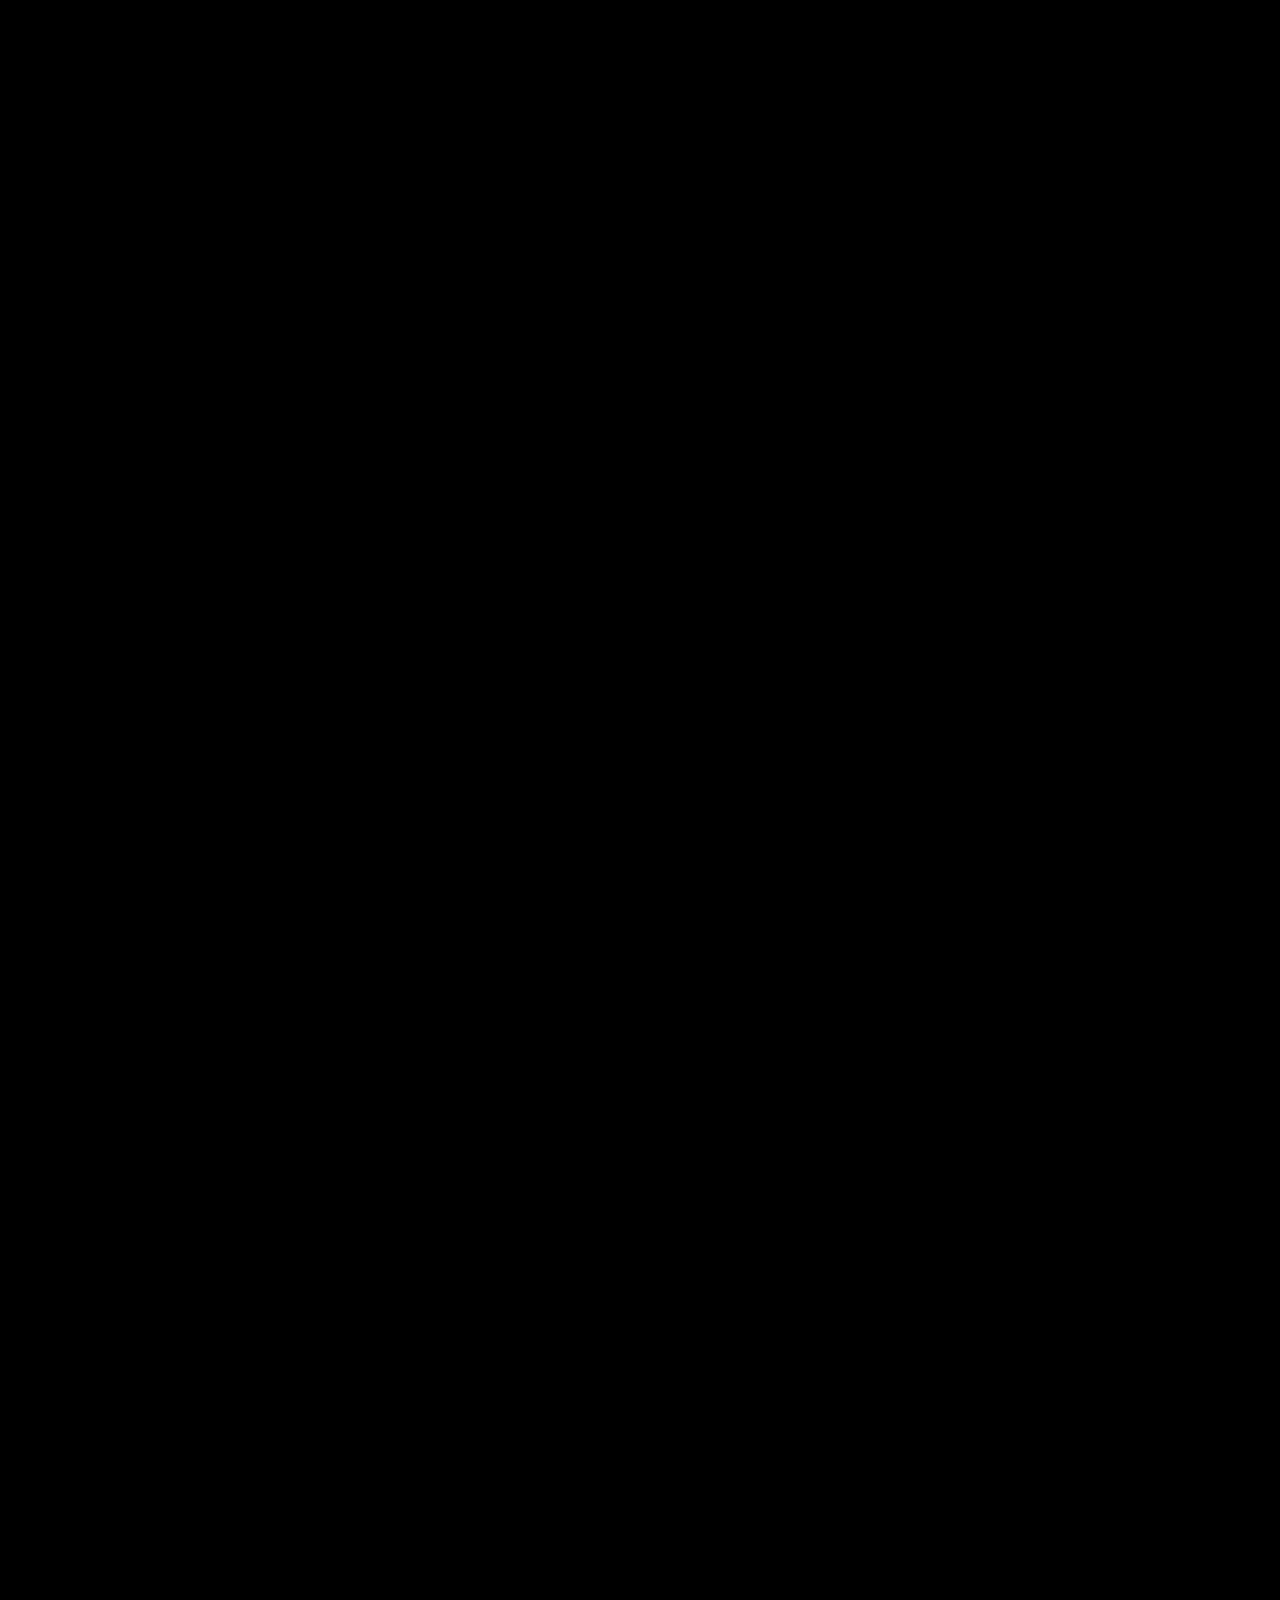
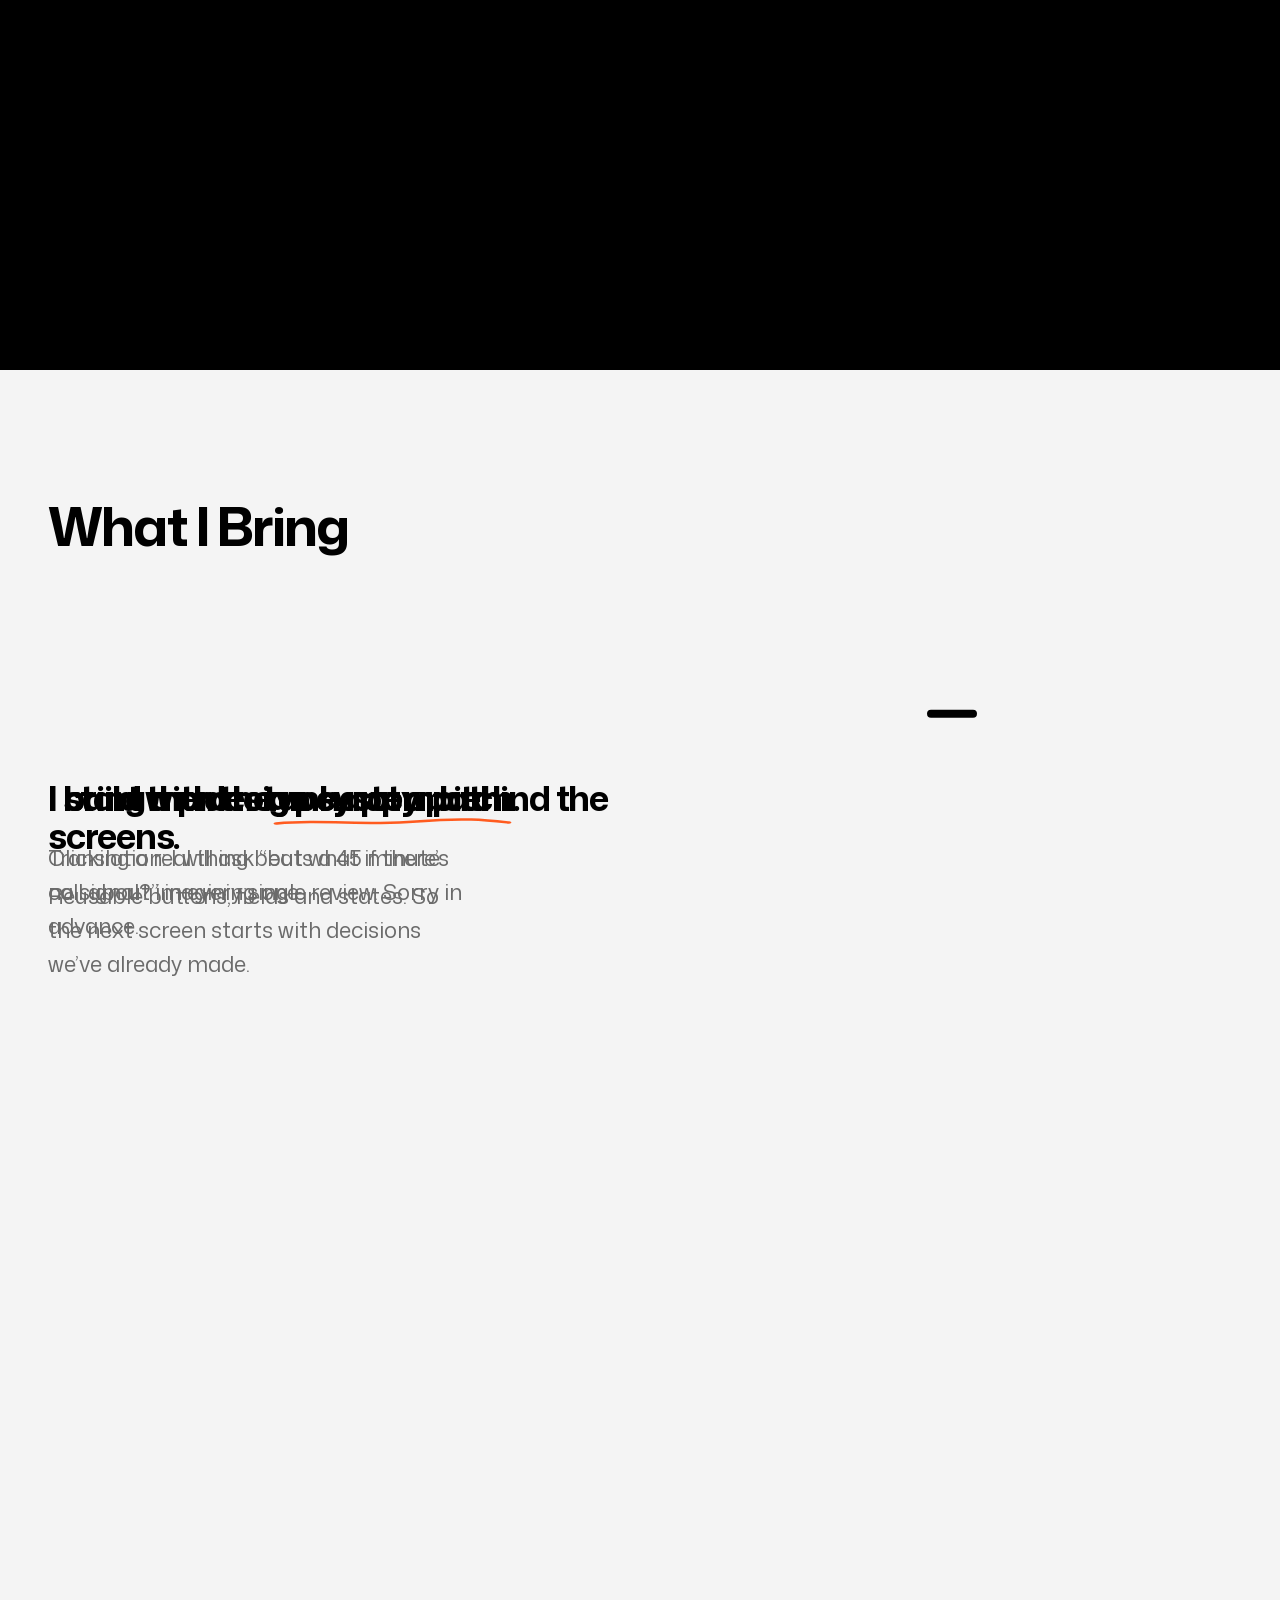
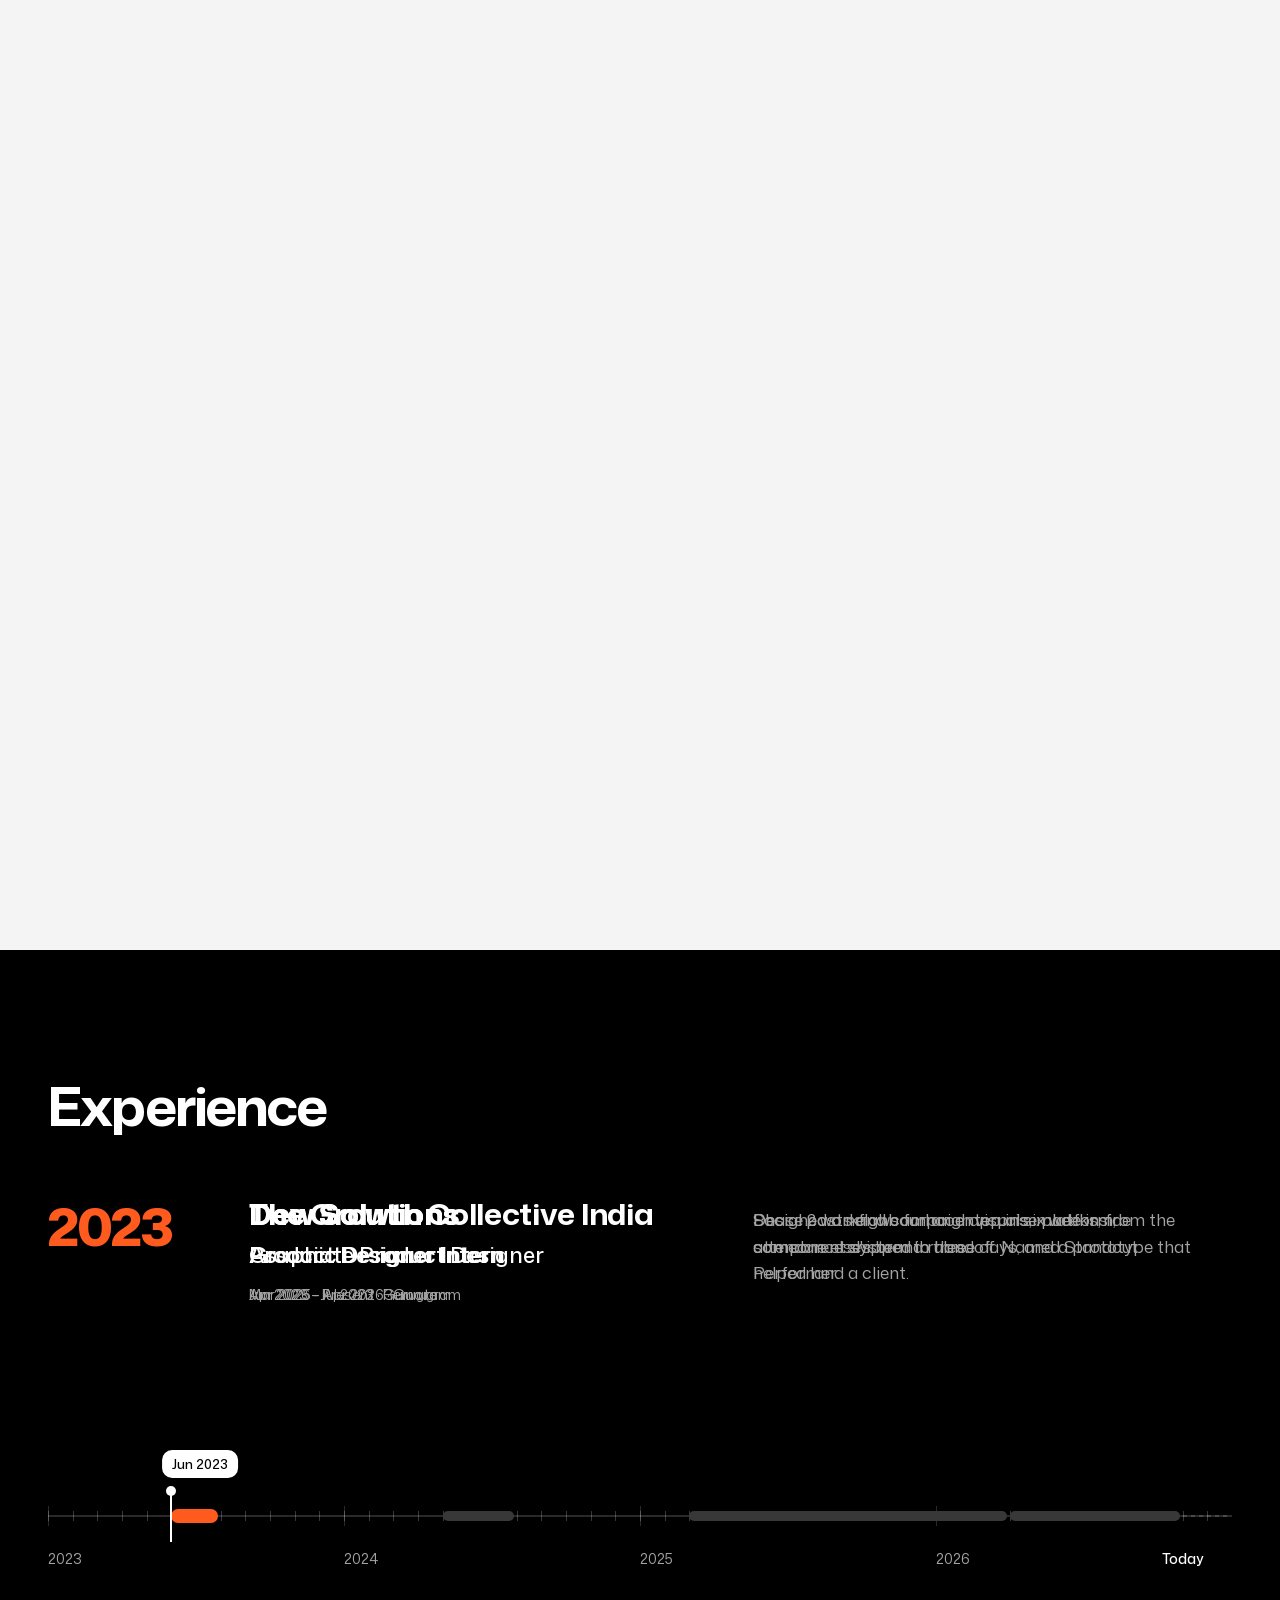
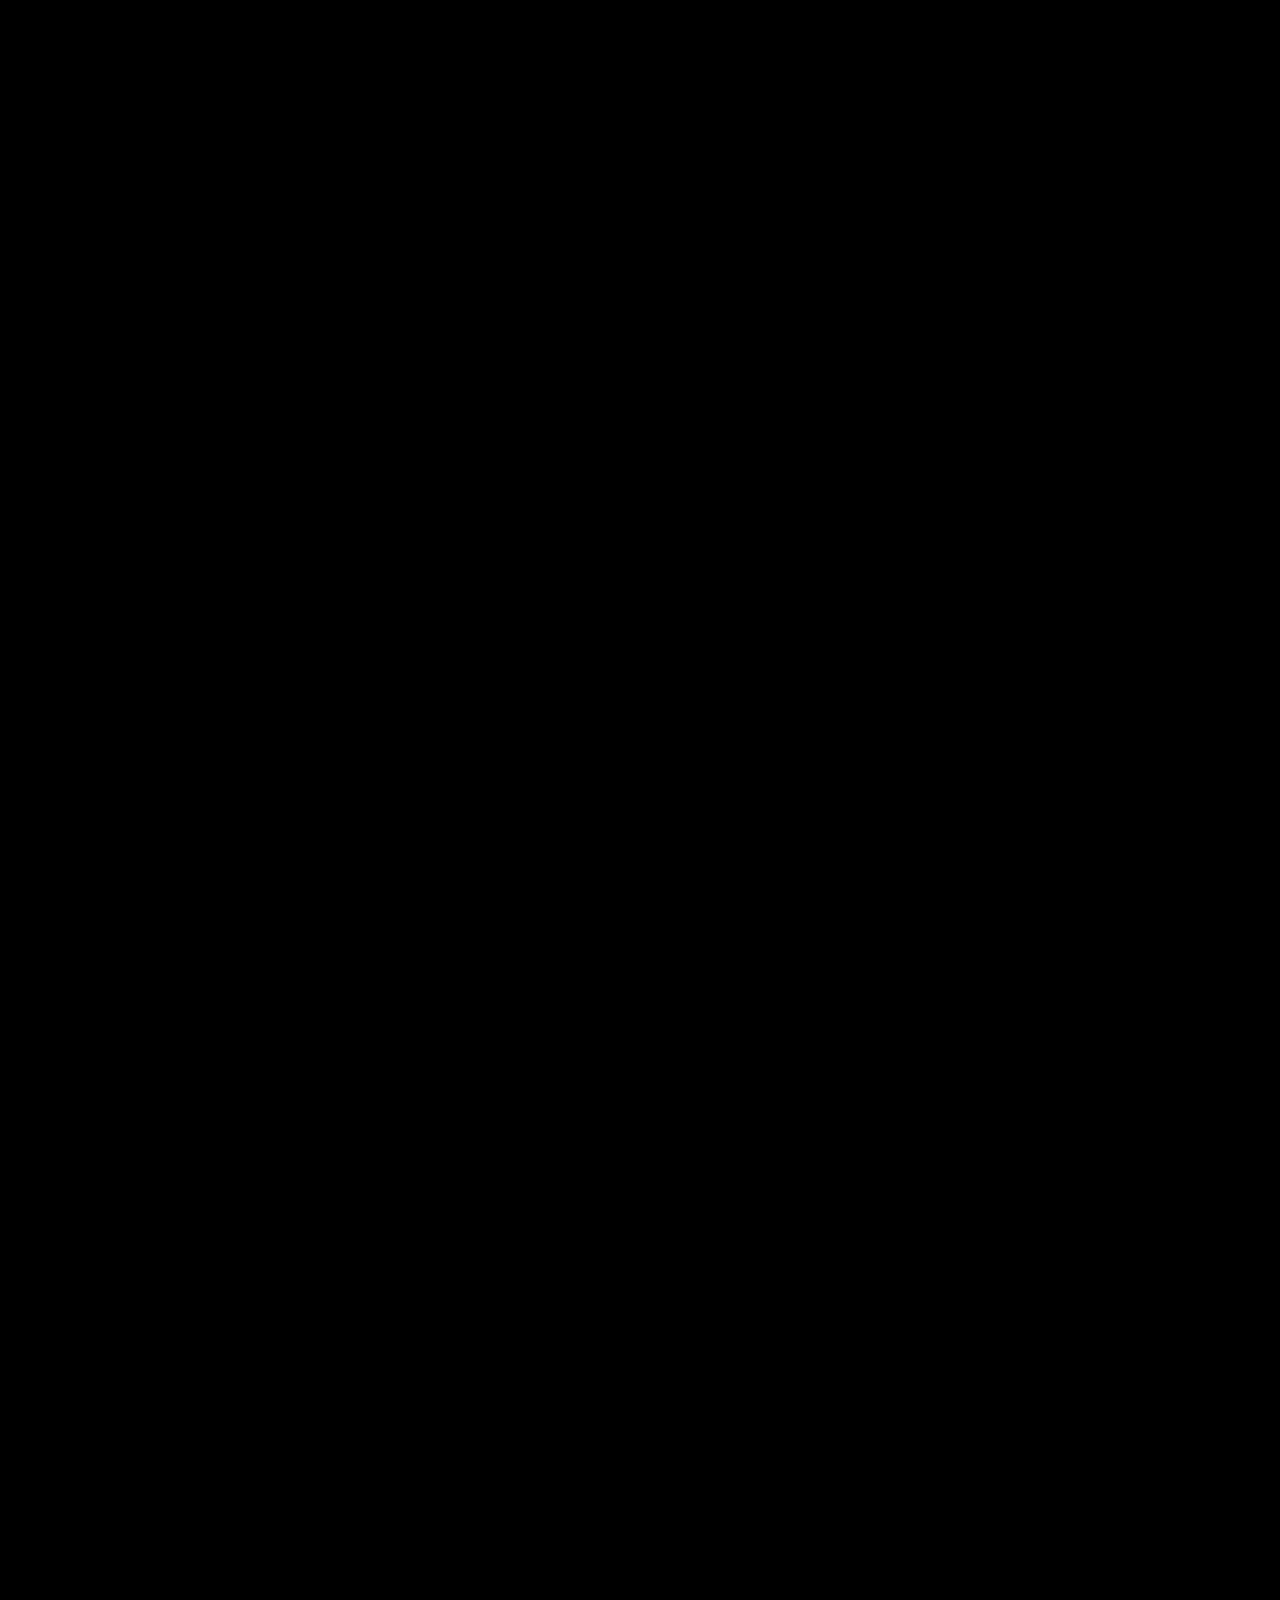
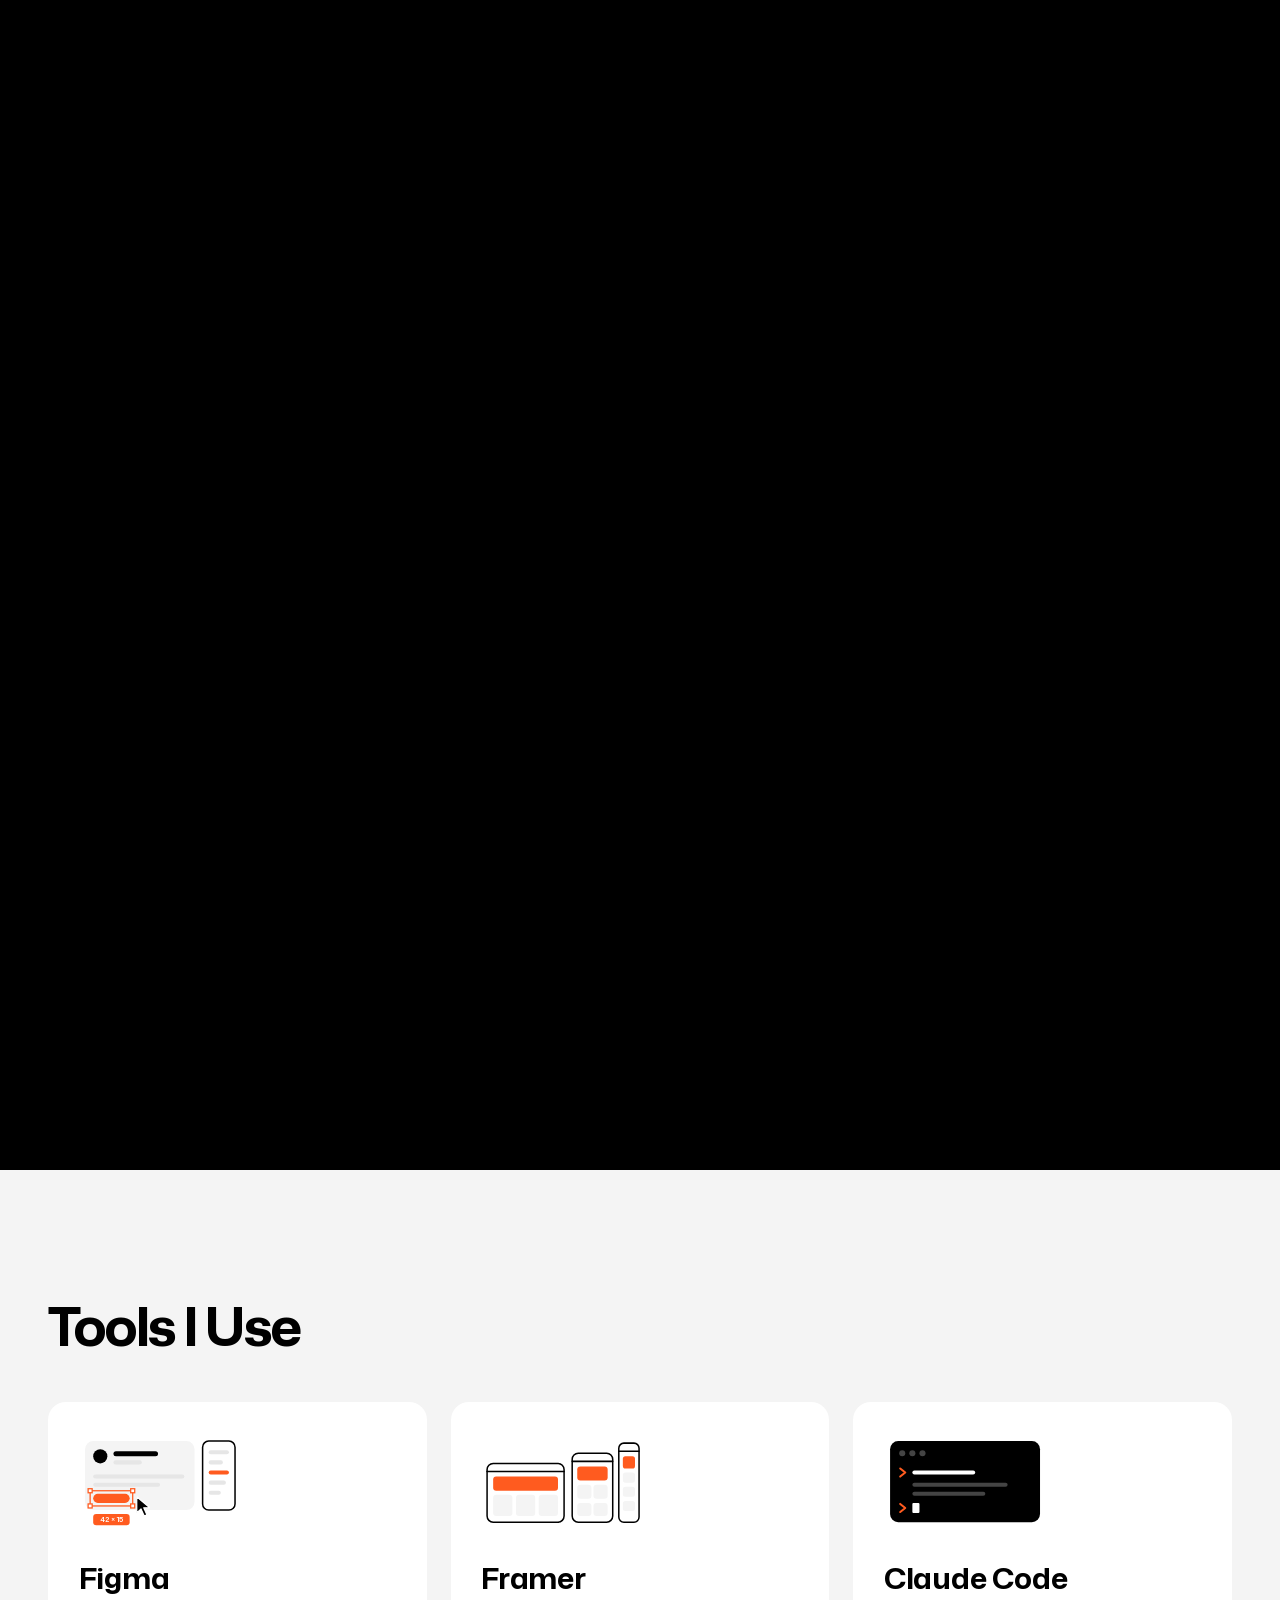
==== commit a2eed04b: "Publish V10.25-Claude portfolio update" ====
--- a/index.html
+++ b/index.html
@@ -56,7 +56,7 @@
         <a class="mnav__link" href="about.html">About</a>
         <a class="mnav__link" href="playground.html">Playground</a>
         <div class="mnav__actions">
-          <a class="btn btn--primary" href="mailto:sirohi.ishan@icloud.com?subject=Resume%20request"><span class="ms" aria-hidden="true">description</span>Resume</a>
+          <a class="btn btn--primary" href="mailto:sirohi.ishan@icloud.com?subject=Resume%20request">Resume<span class="ms" aria-hidden="true">arrow_outward</span></a>
           <a class="btn btn--ghost" href="mailto:sirohi.ishan@icloud.com">Get in touch</a>
         </div>
       </div>
@@ -113,17 +113,27 @@
             <p class="bbi__note">I refine what needs work, test again and repeat. It’s done when it holds up, not when it looks nice.</p>
           </div>
         </div>
-        <p class="bbi__scroll"><span class="bbi__scroll-mark" aria-hidden="true"><span></span></span><span>Keep scrolling</span></p>
-      </div>
-    </section>
-
-    
-    <section class="section" id="work">
-      <div class="wrap">
-        <div class="section-head section-head--pin">
-          <h2 class="h2">Selected Work</h2>
-        </div>
-        <a class="wcard wcard--attendance reveal" href="case-attendance.html">
+      </div>
+    </section>
+
+    
+    <section class="selected-work section--dark" id="work" aria-labelledby="selected-work-title" data-selected-work>
+      <div class="selected-work__pin">
+        <div class="selected-work__lighting" aria-hidden="true">
+          <span class="selected-work__light wcard--attendance"></span>
+          <span class="selected-work__light wcard--neighbourhood"></span>
+          <span class="selected-work__light wcard--thero"></span>
+        </div>
+        <div class="wrap selected-work__body">
+          <div class="selected-work__panels">
+            <div class="selected-work__intro" data-showcase-frame>
+              <div class="sw-orbs" aria-hidden="true"><span class="sw-orb sw-orb--attendance"></span><span class="sw-orb sw-orb--neighbourhood"></span><span class="sw-orb sw-orb--thero"></span></div>
+              <div class="sw-intro">
+                <h2 id="selected-work-title">Selected Work</h2>
+                <p class="sw-intro__sub">Real problems, real constraints, and what I did about them.</p>
+              </div>
+            </div>
+        <a class="wcard wcard--attendance selected-work__project" data-showcase-frame href="case-attendance.html">
           <div class="wcard__text">
             <p class="wcard__client"><span>Client <span class="redact" style="--w:4.4em"></span> under NDA</span><span>Mobile app</span><span>3 days</span></p>
             <h3 class="wcard__title">Punch in, <span class="serif">punch out.</span></h3>
@@ -138,7 +148,7 @@
             </div>
           </div>
         </a>
-        <a class="wcard wcard--neighbourhood reveal" href="case-neighbourhood.html">
+        <a class="wcard wcard--neighbourhood selected-work__project" data-showcase-frame href="case-neighbourhood.html">
           <div class="wcard__text">
             <p class="wcard__client"><span>Client <span class="redact" style="--w:4.4em"></span> under NDA</span><span>App and website</span><span>6 weeks</span></p>
             <h3 class="wcard__title">Everything nearby, <span class="serif">one tap away.</span></h3>
@@ -153,7 +163,7 @@
             </div>
           </div>
         </a>
-        <a class="wcard wcard--thero reveal" href="case-thero.html">
+        <a class="wcard wcard--thero selected-work__project" data-showcase-frame href="case-thero.html">
           <div class="wcard__text">
             <p class="wcard__client"><span><img class="wcard__icon" src="assets/img/thero/logo-final.svg" alt="">Thero</span><span>Personal project</span><span>iOS app</span></p>
             <h3 class="wcard__title">One list, <span class="serif">one clear order.</span></h3>
@@ -168,81 +178,79 @@
             </div>
           </div>
         </a>
-        <div class="work-all reveal"><a class="btn btn--ghost" href="work.html">View all work<span class="ms slide" aria-hidden="true">arrow_forward</span></a></div>
-      </div>
-    </section>
-
-    
-    <section class="section--alt bring15" id="what-i-bring" aria-label="What I bring">
-      <div class="bring15__pin">
-        <div class="wrap bring15__head">
-          <h2 class="bring15__title">What I Bring</h2>
-        </div>
-        <div class="bring15__view">
-          <ol class="bring15__track">
-          <li class="bcard bcard--1 claim">
-            <div class="bcard__text">
-              <p class="bcard__big">I start with the <span class="scrib">unhappy path.</span></p>
-              <p class="bcard__aside">Translation: I will ask “but what if there’s no signal?” in every single review. Sorry in advance.</p>
-            </div>
-            <div class="bcard__art">
-<svg class="art" data-k="1" viewBox="0 0 320 220" aria-hidden="true">
-  <circle class="f" cx="40" cy="170" r="6"/>
-  <path class="i" pathLength="1" d="M46 168 C 80 160, 100 150, 128 140"/>
-  <path class="i" pathLength="1" d="M128 140 C 170 120, 212 82, 258 64"/>
-  <circle class="i" pathLength="1" cx="276" cy="56" r="15"/>
-  <path class="i" pathLength="1" d="M269 59 Q 276 66 283 59"/>
-  <circle class="f" cx="271" cy="52" r="1.8"/><circle class="f" cx="281" cy="52" r="1.8"/>
-  <path class="o" pathLength="1" d="M128 140 C 148 162, 158 140, 176 166 S 206 150, 220 182 S 246 174, 256 188"/>
-  <path class="o" pathLength="1" d="M276 170 L 294 202 L 258 202 Z"/>
-  <path class="o" pathLength="1" d="M276 181 L 276 191"/><circle class="fo" cx="276" cy="197" r="1.8"/>
-  <text x="168" y="86" transform="rotate(-24 168 86)">happy path</text>
-  <text class="to" x="120" y="214">the one I check first</text>
+          </div>
+        </div>
+        <span class="selected-work__ending-shade" aria-hidden="true"></span>
+        <div class="wrap selected-work__foot">
+          <div class="selected-work__ending">
+            <a class="sw-more" href="work.html">
+              <span class="sw-more__row">
+                <span class="sw-more__copy">
+                  <span class="sw-more__title">View all <span class="sw-more__mark">Work</span></span>
+                </span>
+                <span class="sw-more__go" aria-hidden="true"><span class="ms">arrow_forward</span></span>
+              </span>
+            </a>
+          </div>
+        </div>
+      </div>
+    </section>
+
+    
+    <section class="section--alt bring15 bfilm" id="what-i-bring" aria-labelledby="what-i-bring-title" data-bfilm>
+      <div class="bfilm__stage">
+        <div class="wrap bfilm__in">
+          <h2 class="bring15__title bfilm__title" id="what-i-bring-title">What I Bring</h2>
+          <div class="bfilm__captions">
+            <div class="bfilm__cap" data-bfilm-cap>
+              <p class="bfilm__big">I start with the <span class="scrib">unhappy path.</span></p>
+              <p class="bfilm__aside">Translation: I will ask “but what if there’s no signal?” in every single review. Sorry in advance.</p>
+            </div>
+            <div class="bfilm__cap" data-bfilm-cap>
+              <p class="bfilm__big">I bring a <span class="scrib">prototype,</span> not a pitch.</p>
+              <p class="bfilm__aside">Clicking a real thing beats a 45 minute call about imagining one.</p>
+            </div>
+            <div class="bfilm__cap" data-bfilm-cap>
+              <p class="bfilm__big">I build the <span class="scrib">design system</span> behind the screens.</p>
+              <p class="bfilm__aside">Reusable buttons, fields and states. So the next screen starts with decisions we’ve already made.</p>
+            </div>
+          </div>
+          <div class="bfilm__scene">
+<svg class="bfilm__svg" viewBox="0 0 560 420" role="img" aria-label="A phone screen loses signal and shows a friendly offline state, then a cursor taps Send instead of a speech bubble saying imagine if, then the screen’s pieces move into a shared library and build the next screen.">
+  <g data-f="tray"><rect class="tray" x="196" y="60" width="168" height="300" rx="18"/><text class="lbl" x="280" y="46" text-anchor="middle">Shared pieces</text></g>
+  <g data-f="phone1">
+    <rect class="paper sk" data-f="frame1" x="200" y="30" width="160" height="360" rx="26" pathLength="1"/>
+    <rect class="ink" x="255" y="40" width="50" height="8" rx="4"/>
+    <g data-f="ui1">
+      <g data-f="bars"><rect class="ink" x="216" y="60" width="4" height="6" rx="1"/><rect class="ink" x="222" y="57" width="4" height="9" rx="1"/><rect class="ink" x="228" y="54" width="4" height="12" rx="1"/><rect class="ink" x="234" y="51" width="4" height="15" rx="1"/></g>
+      <rect class="ink" data-f="head" x="214" y="78" width="84" height="10" rx="5"/>
+      <g data-f="pill"><rect class="pill" x="230" y="74" width="100" height="22" rx="11"/><text class="pill-t" x="280" y="89" text-anchor="middle">No signal</text></g>
+      <g data-f="normal"><rect class="soft" x="214" y="104" width="132" height="84" rx="12"/><rect class="ink" x="226" y="120" width="70" height="8" rx="4"/><rect class="mute" x="226" y="136" width="96" height="6" rx="3"/><rect class="mute" x="226" y="148" width="64" height="6" rx="3"/><rect class="field" x="214" y="200" width="132" height="28" rx="14"/><rect class="soft" x="214" y="242" width="132" height="48" rx="10"/></g>
+      <g data-f="offline"><circle class="line" cx="280" cy="146" r="22"/><path class="line" d="M268 150 Q 280 134 292 150"/><circle class="ink" cx="280" cy="154" r="3"/><path class="sig" d="M262 128 L 298 164"/><text class="t-b" x="280" y="196" text-anchor="middle">You’re offline</text><text class="t-s" x="280" y="214" text-anchor="middle">We kept your draft</text></g>
+      <g data-f="done"><circle class="sigf" cx="280" cy="146" r="24"/><path class="check" d="M269 146 L 277 154 L 292 138"/><text class="t-b" x="280" y="198" text-anchor="middle">Sent</text></g>
+      <g data-f="btn"><rect class="sigf" x="214" y="336" width="132" height="36" rx="18"/><text class="btn-t" x="280" y="359" text-anchor="middle">Send</text></g>
+    </g>
+  </g>
+  <g data-f="note1"><text class="note" x="8" y="92">what if there’s</text><text class="note" x="8" y="112">no signal?</text><path class="sig" data-f="arrow1" pathLength="1" d="M118 108 C 160 104, 186 86, 206 66"/><path class="sig" d="M196 64 L 207 64 L 206 75"/></g>
+  <g data-f="bubble"><path class="paper line" d="M20 150 H 166 Q 178 150 178 162 V 196 Q 178 208 166 208 H 60 L 44 224 V 208 H 20 Q 8 208 8 196 V 162 Q 8 150 20 150 Z"/><text class="t-m" x="24" y="185">imagine if…</text><path class="sig" data-f="strike" pathLength="1" d="M4 226 L 186 142"/></g>
+  <g data-f="note2"><text class="note" x="374" y="318">just click it</text><path class="sig" pathLength="1" d="M394 326 C 382 336, 370 344, 356 350"/></g>
+  <circle class="ripple" data-f="ripple" cx="300" cy="354" r="30"/>
+  <g data-f="cursor"><path class="cursor" d="M0 0 L 0 22 L 6 17 L 10 26 L 14 24 L 10 15 L 17 15 Z"/></g>
+  <g data-f="piecesA">
+    <rect class="soft piece" data-from="-186,26" x="214" y="78" width="132" height="84" rx="12"/>
+    <rect class="field piece" data-from="-186,18" x="214" y="182" width="132" height="28" rx="14"/>
+    <rect class="sigf piece" data-from="-186,110" x="214" y="226" width="132" height="36" rx="18"/>
+    <rect class="ink piece" data-from="-186,-198" x="214" y="276" width="84" height="10" rx="5"/>
+  </g>
+  <g data-f="phone2"><rect class="paper sk" data-f="frame2" x="386" y="30" width="160" height="360" rx="26" pathLength="1"/><rect class="ink" x="441" y="40" width="50" height="8" rx="4"/></g>
+  <g data-f="piecesB">
+    <rect class="ink piece" data-from="-186,198" x="400" y="78" width="84" height="10" rx="5"/>
+    <rect class="soft piece" data-from="-186,-22" x="400" y="100" width="132" height="84" rx="12"/>
+    <rect class="field piece" data-from="-186,-16" x="400" y="198" width="132" height="28" rx="14"/>
+    <rect class="sigf piece" data-from="-186,-110" x="400" y="336" width="132" height="36" rx="18"/>
+  </g>
 </svg>
-            </div>
-          </li>
-          <li class="bcard bcard--2 claim">
-            <div class="bcard__text">
-              <p class="bcard__big">I bring a <span class="scrib">prototype,</span> not a pitch.</p>
-              <p class="bcard__aside">Clicking a real thing beats a 45 minute call about imagining one.</p>
-            </div>
-            <div class="bcard__art">
-<svg class="art" data-k="2" viewBox="0 0 320 220" aria-hidden="true">
-  <path class="i" pathLength="1" d="M40 36 H 140 Q 154 36 154 50 V 84 Q 154 98 140 98 H 74 L 54 116 V 98 H 40 Q 26 98 26 84 V 50 Q 26 36 40 36 Z"/>
-  <text x="44" y="74">imagine if…</text>
-  <path class="o" pathLength="1" d="M22 104 C 64 82, 112 62, 162 40"/>
-  <rect class="i" pathLength="1" x="176" y="56" width="120" height="146" rx="16"/>
-  <path class="i" pathLength="1" d="M192 82 H 256"/><path class="i" pathLength="1" d="M192 98 H 236"/>
-  <rect class="o" pathLength="1" x="192" y="150" width="88" height="28" rx="14"/>
-  <path class="i paper" pathLength="1" d="M246 166 L 246 196 L 254 188 L 261 202 L 267 199 L 260 185 L 271 185 Z"/>
-  <path class="o" pathLength="1" d="M236 158 L 229 151"/><path class="o" pathLength="1" d="M247 154 L 247 144"/><path class="o" pathLength="1" d="M258 158 L 265 151"/>
-  <text class="to" x="190" y="40">just click it</text>
-</svg>
-            </div>
-          </li>
-          <li class="bcard bcard--3 claim">
-            <div class="bcard__text">
-              <p class="bcard__big">I build the <span class="scrib">design system</span> behind the screens.</p>
-              <p class="bcard__aside">Reusable buttons, fields and states. So the next screen starts with decisions we’ve already made.</p>
-            </div>
-            <div class="bcard__art">
-<svg class="art" data-k="3" viewBox="0 0 320 220" aria-hidden="true">
-  <rect class="i" pathLength="1" x="24" y="34" width="44" height="44" rx="9"/>
-  <circle class="o" pathLength="1" cx="106" cy="56" r="22"/>
-  <rect class="i" pathLength="1" x="24" y="98" width="84" height="26" rx="13"/>
-  <path class="i" pathLength="1" d="M24 146 H 98"/><path class="i" pathLength="1" d="M24 160 H 74"/>
-  <path class="o" pathLength="1" d="M126 108 C 146 98, 164 102, 182 110"/>
-  <path class="o" pathLength="1" d="M171 99 L 184 110 L 171 121"/>
-  <rect class="i" pathLength="1" x="198" y="24" width="100" height="176" rx="16"/>
-  <circle class="o" pathLength="1" cx="222" cy="52" r="10"/>
-  <rect class="i" pathLength="1" x="214" y="74" width="68" height="42" rx="7"/>
-  <rect class="i" pathLength="1" x="214" y="128" width="68" height="18" rx="9"/>
-  <path class="i" pathLength="1" d="M214 162 H 266"/><path class="i" pathLength="1" d="M214 176 H 250"/>
-  <text x="24" y="200">Shared pieces</text>
-</svg>
-            </div>
-          </li>
-          </ol>
+          </div>
         </div>
       </div>
     </section>
@@ -325,11 +333,14 @@
     </section>
   </main>
 
+  <span class="scroll-hint" data-scroll-hint aria-hidden="true"><span class="scroll-hint__ring"></span><span class="scroll-hint__ring"></span><span class="scroll-hint__ring"></span></span>
+  <p class="bbi__scroll scroll-guide" data-scroll-guide><span class="bbi__scroll-mark" aria-hidden="true"><span></span></span><span>Keep scrolling</span></p>
+
   <footer class="footer" id="contact">
     <div class="wrap">
       <div class="footer__in">
-        <p class="footer__cta">Hiring a product designer? <span class="serif">Let’s talk.</span></p>
-        <p class="footer__sub">Have a role in mind, or just want to say hello? My inbox is open.</p>
+        <p class="footer__cta">That’s the work. <span class="serif">Now the email.</span></p>
+        <p class="footer__sub">If something here fits your team, write to me.</p>
         <div class="footer__actions">
           <div class="fmailbox">
             <a class="fmailbox__link" href="mailto:sirohi.ishan@icloud.com"><span class="ms" aria-hidden="true">mail</span>sirohi.ishan@icloud.com</a>
@@ -353,6 +364,9 @@
   <script src="js/site.js"></script>
   <script src="js/screens.js"></script>
   <script src="js/screens-local.js"></script>
+  <script src="js/selected-work.js"></script>
+  <script src="js/what-i-bring.js"></script>
+  <script src="js/scroll-guide.js"></script>
   <script>(function() {
     const bbi = document.querySelector("[data-bbi]");
     new IntersectionObserver(([entry]) => bbi.classList.toggle("is-in-view", entry.isIntersecting)).observe(bbi);
--- a/css/tokens.css
+++ b/css/tokens.css
@@ -116,3 +116,234 @@
   --z-overlay: 80;
   --z-toast: 90
 }
+:root {
+  --selected-work-top: var(--s-9);
+  --selected-work-bottom: var(--s-6);
+  --selected-work-gap: var(--s-6);
+  --selected-work-copy-gap: var(--s-5);
+  --selected-work-heading: var(--fs-display);
+  --selected-work-intro-enter-window: .5;
+  --selected-work-title: var(--fs-h2);
+  --selected-work-art-min: var(--s-10);
+  --selected-work-art-overlap: var(--s-7);
+  --selected-work-art-inset: var(--s-6);
+  --selected-work-phone-scale: 1;
+  --selected-work-phone-still-scale: .8;
+  --selected-work-phone-max-scale: 1.12;
+  --selected-work-enter: var(--s-7);
+  --selected-work-exit: var(--s-5);
+  --selected-work-exit-scale: .98;
+  --selected-work-hold: .7;
+  --selected-work-transition: .3;
+  --selected-work-hint-radius: var(--s-9);
+  --selected-work-hint-opacity: 18%;
+  --selected-work-hint-glow: 6%;
+  --selected-work-hint-glow-width: calc(2 * var(--s-10));
+  --selected-work-hint-glow-height: var(--s-10);
+  --selected-work-hint-delay: 5000ms;
+  --selected-work-ending-hold: .6;
+  --selected-work-ending-height: var(--s-10);
+  --selected-work-ending-title: var(--fs-h2);
+  --selected-work-ending-fill: var(--dark);
+  --selected-work-ending-ink: var(--on-dark);
+  --selected-work-ending-dim-opacity: .64;
+  --scroll-guide-layer: 46;
+  --scroll-hint-layer: 45;
+  --scroll-hint-delay: 7000;
+  --pg-cue-delay: 7000;
+  --ab-ig-h: calc(var(--s-10) + var(--s-8));
+  --sw-more-sheet: clamp(240px, 38svh, 360px);
+  --scroll-hint-shade: 32%;
+  --scroll-hint-shade-light: 14%;
+  --scroll-hint-ring: 360px;
+  --scroll-hint-pulse: 3s;
+  --bfilm-caption: clamp(1.5rem, 1.15rem + 1.3vw, 2.5rem);
+  --resume-cat: 46px;
+  --case-dock-thumb: 96px;
+  --case-dock-w: 300px;
+  --case-dock-layer: 60;
+  --scroll-guide-focus-inset: var(--s-8);
+  --sw-drift: var(--s-5);
+  --sw-drift-text: var(--s-2);
+  --sw-orb-size: calc(4 * var(--s-10));
+  --sw-orb-duration: 44s;
+  --sw-more-pad: var(--s-6);
+  --sw-more-radius: var(--r-lg);
+  --sw-more-go: var(--s-8);
+  --bfilm-length: 420svh;
+  --scroll-guide-fill: var(--signal);
+  --cue-room-mobile: calc(var(--bbi-cue-reserve) + var(--s-6));
+  --selected-work-hint-layer: 3;
+  --selected-work-cue-layer: 4;
+  --selected-work-project-layer: 1;
+  --selected-work-interface-layer: 2
+}
+:root {
+  --font-icon: "Material Symbols Rounded";
+  --fw-semibold: 600;
+  --fw-semibold-plus: 650;
+  --r-round: 50%;
+  --fs-ds: clamp(28px, 3vw, 40px);
+  --fs-hero: clamp(2.75rem, 1.9rem + 4vw, 6rem);
+  --fs-ms: 1.25em;
+  --fs-ticker: clamp(1.25rem, 1rem + 1vw, 2rem);
+  --fs-web: clamp(18px, 2.2vw, 28px);
+  --fs-mock-7: 7px;
+  --fs-mock-8: 8px;
+  --fs-mock-9: 9px;
+  --fs-mock-10: 10px;
+  --fs-mock-11: 11px;
+  --fs-mock-12: 12px;
+  --fs-mock-13: 13px;
+  --fs-mock-14: 14px;
+  --fs-mock-15: 15px;
+  --fs-mock-16: 16px;
+  --fs-mock-17: 17px;
+  --fs-mock-18: 18px;
+  --fs-mock-19: 19px;
+  --fs-mock-20: 20px;
+  --fs-mock-22: 22px;
+  --fs-mock-24: 24px;
+  --fs-mock-26: 26px;
+  --fs-mock-28: 28px;
+  --fs-mock-30: 30px;
+  --fs-mock-32: 32px;
+  --fs-mock-40: 40px;
+  --fs-mock-44: 44px;
+  --fs-mock-7-5: 7.5px;
+  --fs-mock-8-5: 8.5px;
+  --fs-mock-9-5: 9.5px;
+  --fs-mock-10-5: 10.5px;
+  --fs-mock-11-5: 11.5px;
+  --fs-mock-12-5: 12.5px;
+  --fs-mock-13-5: 13.5px;
+  --r-mock-2: 2px;
+  --r-mock-3: 3px;
+  --r-mock-5: 5px;
+  --r-mock-6: 6px;
+  --r-mock-7: 7px;
+  --r-mock-8: 8px;
+  --r-mock-9: 9px;
+  --r-mock-12: 12px;
+  --r-mock-13: 13px;
+  --r-mock-14: 14px;
+  --r-mock-16: 16px;
+  --r-mock-20: 20px;
+  --r-mock-22: 22px;
+  --r-mock-27: 27px;
+  --r-mock-34: 34px;
+  --r-mock-99: 99px;
+  --case-grey-800: #3A372F;
+  --cover-grey-850: #222222;
+  --ds-grey-900: #15171B;
+  --ds-grey-950: #0F1012;
+  --kitty-grey-450: #8A8A8A;
+  --laptop-grey-150: #D7D7D7;
+  --laptop-grey-400: #9A9A9A;
+  --laptop-grey-550: #6E6E6E;
+  --laptop-grey-750: #3A3A3A;
+  --laptop-grey-950: #0A0A0A;
+  --log-green-750: #1E6B3E;
+  --md-amber-50: #FDF6E8;
+  --md-grey-100: #E4F0EC;
+  --md-grey-100-2: #E1E3E7;
+  --md-grey-150: #D9DBDF;
+  --md-grey-250: #B9BCC2;
+  --md-grey-50: #F5F6F8;
+  --md-grey-50-2: #ECEDEF;
+  --md-grey-50-3: #FBFAF6;
+  --md-grey-50-4: #F6EDEC;
+  --md-grey-50-5: #F0F1F3;
+  --md-grey-900: #0F1A17;
+  --md-grey-900-2: #14161A;
+  --md-orange-450: #D6A246;
+  --md-orange-700: #8A5A0B;
+  --md-red-600: #9A3A33;
+  --md-teal-700: #1F6F5C;
+  --md-teal-750: #1F5A4A;
+  --md-teal-800: #24463D;
+  --md-teal-850: #18342C;
+  --ms-amber-450: #F5B82E;
+  --ms-grey-200: #C4C7CD;
+  --ms-orange-650: #A86F10;
+  --nav-grey-900: #181818;
+  --nb-blue-250: #788CFF;
+  --nb-grey-550: #6E7480;
+  --nb-grey-600: #5D636E;
+  --nb-grey-750: #3A3F49;
+  --nb-grey-800: #2E333C;
+  --nb-grey-800-2: #34302A;
+  --nb-grey-850: #23262D;
+  --nb-grey-850-2: #202329;
+  --nb-grey-900: #16181C;
+  --nb-grey-900-2: #1E2418;
+  --nb-lime-350: #C8F560;
+  --nb-lime-850: #2A3320;
+  --nb-orange-350: #FFC452;
+  --wf-grey-350: #9AA0A8;
+  --pcard-grey-100: #E9E9E9;
+  --pcard-grey-900: #1D1D1D;
+  --pcard-orange-350: #FF8C50;
+  --pcard-orange-900: #2A1206;
+  --pg-grey-750: #3C3C3C;
+  --phone-grey-400: #969CA8;
+  --phone-grey-50: #F3F4F6;
+  --phone-grey-800: #2B2F37;
+  --phone-grey-850: #26282C;
+  --phone-grey-900: #1B1E24;
+  --phone-grey-900-2: #161616;
+  --phone-grey-950: #0E0E0E;
+  --rd-grey-100: #E6E7EA;
+  --rd-grey-100-2: #E9EAEC;
+  --rd-grey-200: #C9CBD0;
+  --rd-grey-350: #A2A6AE;
+  --rd-grey-450: #8A8E96;
+  --rd-grey-50: #F4F5F7;
+  --rd-grey-50-2: #EEEFF1;
+  --rd-grey-550: #6B6F78;
+  --rd-grey-900: #1B1C1F;
+  --track-orange-650: #A6340A;
+  --viz-green-350: #7FD9A2;
+  --viz-red-250: #FF8A8E;
+  --viz-red-400: #E5484D;
+  --walk-grey-900: #1F1F1F;
+  --walk-grey-950: #0B0B0B;
+  --wcard-lime-800: #3C4A12;
+  --wcard-red-800: #5A1626;
+  --web-grey-750: #3A3E47;
+  --web-grey-800: #2A2D34;
+  --web-grey-850: #1E2026;
+  --wf-amber-350: #FFD54A;
+  --wf-blue-750: #1F3A68;
+  --wf-grey-100: #DCE0E6;
+  --wf-grey-100-2: #E6E8EC;
+  --wf-grey-100-3: #E3E6EA;
+  --wf-grey-150: #DDE6D8;
+  --wf-grey-200: #C9CDD4;
+  --wf-grey-25: #FAFAFC;
+  --wf-grey-450: #8C9098;
+  --wf-grey-450-2: #8A9099;
+  --wf-grey-50: #EEF0F3;
+  --wf-grey-50-2: #E9EBEF;
+  --wf-grey-600: #5E6470;
+  --wf-grey-800: #2A2C30;
+  --wf-grey-800-2: #303237;
+  --wf-grey-950: #0A0C10;
+  --thero-black: #000000;
+  --thero-black-2: #1B1B1B;
+  --thero-black-3: #323232;
+  --thero-white: #FFFFFF;
+  --thero-white-2: #8F8F8F;
+  --thero-coral: #FF7979;
+  --thero-blue: #7998FF;
+  --rd-map-park: #DCE7D6;
+  --rd-map-water: #D5E1EC;
+  --glow-ig: #1D4A33;
+  --ig-green: #3E9A6A;
+  --ig-green-deep: #2F7F55;
+  --ig-cream: #F2EEE6;
+  --ig-yellow: #FFD54A;
+  --ig-blue: #3B82F6;
+  --ig-lime: #7BD35A;
+  --ig-pink: #FF7AB6
+}
--- a/css/site.css
+++ b/css/site.css
@@ -70,10 +70,10 @@
   border-radius: var(--r-xs)
 }
 .ms {
-  font-family: "Material Symbols Rounded";
-  font-weight: normal;
+  font-family: var(--font-icon);
+  font-weight: var(--fw-regular);
   font-style: normal;
-  font-size: 1.25em;
+  font-size: var(--fs-ms);
   line-height: 1;
   display: inline-block;
   vertical-align: -0.2em;
@@ -151,7 +151,7 @@
 .serif {
   font-family: var(--font-serif);
   font-style: italic;
-  font-weight: 400;
+  font-weight: var(--fw-regular);
   letter-spacing: -0.01em
 }
 .muted {
@@ -278,7 +278,7 @@
 }
 .chip--signal {
   background: var(--signal-soft);
-  color: #a6340a;
+  color: var(--track-orange-650);
   border-color: transparent
 }
 .section--dark .chip {
@@ -287,31 +287,31 @@
 .dot {
   width: 8px;
   height: 8px;
-  border-radius: 50%;
+  border-radius: var(--r-round);
   background: var(--signal);
   display: inline-block;
-  box-shadow: 0 0 0 0 rgba(255, 91, 31,.6);
+  box-shadow: 0 0 0 0 color-mix(in srgb, var(--signal-fill) 60%, transparent);
   animation: pulse 2s infinite
 }
 .dot--ok {
   background: var(--ok);
-  box-shadow: 0 0 0 0 rgba(46,154,90,.6);
+  box-shadow: 0 0 0 0 color-mix(in srgb, var(--ok) 60%, transparent);
   animation-name: pulse-ok
 }
 @keyframes pulse {
   70% {
-    box-shadow: 0 0 0 8px rgba(255, 91, 31,0)
+    box-shadow: 0 0 0 8px color-mix(in srgb, var(--signal-fill) 0, transparent)
   }
   100% {
-    box-shadow: 0 0 0 0 rgba(255, 91, 31,0)
+    box-shadow: 0 0 0 0 color-mix(in srgb, var(--signal-fill) 0, transparent)
   }
 }
 @keyframes pulse-ok {
   70% {
-    box-shadow: 0 0 0 8px rgba(46,154,90,0)
+    box-shadow: 0 0 0 8px color-mix(in srgb, var(--ok) 0, transparent)
   }
   100% {
-    box-shadow: 0 0 0 0 rgba(46,154,90,0)
+    box-shadow: 0 0 0 0 color-mix(in srgb, var(--ok) 0, transparent)
   }
 }
 .redact {
@@ -449,7 +449,7 @@
   content: "";
   position: absolute;
   inset: 0;
-  background: linear-gradient(90deg, rgba(255,255,255,.82) 0, rgba(255,255,255,.55) 34%, rgba(255,255,255,0) 60%)
+  background: linear-gradient(90deg, color-mix(in srgb, var(--paper) 82%, transparent) 0, color-mix(in srgb, var(--paper) 55%, transparent) 34%, color-mix(in srgb, var(--paper) 0, transparent) 60%)
 }
 .hero__in {
   padding-top: 120px;
@@ -457,14 +457,14 @@
   width: 100%
 }
 .hero__title {
-  font-size: clamp(2.75rem, 1.9rem + 4vw, 6rem);
+  font-size: var(--fs-hero);
   line-height: 1;
   font-weight: var(--fw-medium);
   max-width: 9em;
   letter-spacing: -0.04em
 }
 .hero__title .serif {
-  font-weight: 400;
+  font-weight: var(--fw-regular);
   letter-spacing: -0.02em
 }
 .hero__title .w {
@@ -495,7 +495,7 @@
 .icon-btn {
   width: 44px;
   height: 44px;
-  border-radius: 50%;
+  border-radius: var(--r-round);
   display: grid;
   place-items: center;
   border: 1px solid var(--line-strong);
@@ -516,7 +516,7 @@
     height: 64%
   }
   .hero__video::after {
-    background: linear-gradient(180deg, rgba(255,255,255,0) 36%, rgba(255,255,255,.85) 54%, var(--paper) 62%)
+    background: linear-gradient(180deg, color-mix(in srgb, var(--paper) 0, transparent) 36%, color-mix(in srgb, var(--paper) 85%, transparent) 54%, var(--paper) 62%)
   }
   .hero__in {
     padding-top: 52svh
@@ -650,7 +650,7 @@
   box-shadow: var(--shadow-2)
 }
 .cap > .ms {
-  font-size: 32px;
+  font-size: var(--fs-mock-32);
   color: var(--signal)
 }
 .cap p {
@@ -707,7 +707,7 @@
 .case-card__go {
   width: 56px;
   height: 56px;
-  border-radius: 50%;
+  border-radius: var(--r-round);
   background: var(--signal);
   color: var(--signal-ink);
   display: grid;
@@ -719,7 +719,7 @@
   transform: rotate(-45deg)
 }
 .case-card__stage {
-  background: radial-gradient(120% 90% at 70% 40%, #3a372f 0, var(--dark-2) 60%);
+  background: radial-gradient(120% 90% at 70% 40%, var(--case-grey-800) 0, var(--dark-2) 60%);
   display: grid;
   place-items: center;
   padding: var(--s-7) var(--s-5);
@@ -763,7 +763,7 @@
   align-items: flex-start
 }
 .draft > .ms {
-  font-size: 28px;
+  font-size: var(--fs-mock-28);
   color: var(--ink-3)
 }
 .draft h3 {
@@ -866,7 +866,7 @@
   top: .5em;
   width: 11px;
   height: 11px;
-  border-radius: 50%;
+  border-radius: var(--r-round);
   background: var(--paper);
   box-shadow: inset 0 0 0 2px var(--ink-3)
 }
@@ -908,14 +908,14 @@
   padding: 3px 9px 3px 6px;
   border-radius: var(--r-pill);
   background: var(--ok-soft);
-  color: #1e6b3e;
-  font-size: 12px;
+  color: var(--log-green-750);
+  font-size: var(--fs-mock-12);
   font-weight: var(--fw-medium);
   letter-spacing: 0;
   line-height: 1.2
 }
 .log__tag .ms {
-  font-size: 14px
+  font-size: var(--fs-mock-14)
 }
 @media (max-width: 760px) {
   .log__row--group {
@@ -936,7 +936,7 @@
   width: 56px;
   height: 56px;
   border-radius: var(--r-sm);
-  background: #fff;
+  background: var(--paper);
   border: 1px solid var(--line);
   display: grid;
   place-items: center;
@@ -952,7 +952,7 @@
 .logo .initials {
   display: none;
   font-weight: var(--fw-bold);
-  font-size: 17px;
+  font-size: var(--fs-mock-17);
   letter-spacing: -0.02em
 }
 .logo.is-empty img {
@@ -1200,23 +1200,23 @@
   --pw: 260px;
   width: var(--pw);
   aspect-ratio: 9/19;
-  background: #fff;
-  border-radius: 34px;
+  background: var(--paper);
+  border-radius: var(--r-mock-34);
   padding: 8px;
   box-shadow: var(--shadow-phone);
   flex: none;
-  color: #1b1c1f;
+  color: var(--rd-grey-900);
   font-family: var(--font-body)
 }
 .phone__screen {
   position: relative;
   height: 100%;
-  border-radius: 27px;
+  border-radius: var(--r-mock-27);
   overflow: hidden;
-  background: #f5f6f8;
+  background: var(--md-grey-50);
   display: flex;
   flex-direction: column;
-  font-size: 11px;
+  font-size: var(--fs-mock-11);
   line-height: 1.35
 }
 .phone__status {
@@ -1225,38 +1225,38 @@
   justify-content: space-between;
   align-items: center;
   padding: 0 18px;
-  font-size: 10px;
-  font-weight: 700;
+  font-size: var(--fs-mock-10);
+  font-weight: var(--fw-bold);
   flex: none;
-  background: #fff
+  background: var(--paper)
 }
 .phone__status .ms {
-  font-size: 13px
+  font-size: var(--fs-mock-13)
 }
 .phone__notch {
   width: 70px;
   height: 18px;
-  background: #000;
-  border-radius: 12px
+  background: var(--dark);
+  border-radius: var(--r-mock-12)
 }
 .phone--dark .phone__screen,
 .phone--dark .phone__status {
-  background: #0e0e0e;
-  color: #fff
+  background: var(--phone-grey-950);
+  color: var(--on-dark)
 }
 .app-bar {
   display: flex;
   align-items: center;
   gap: 8px;
   padding: 10px 12px;
-  background: #1f3a68;
-  color: #fff;
-  font-weight: 600;
-  font-size: 12px;
+  background: var(--wf-blue-750);
+  color: var(--on-dark);
+  font-weight: var(--fw-semibold);
+  font-size: var(--fs-mock-12);
   flex: none
 }
 .app-bar .ms {
-  font-size: 18px
+  font-size: var(--fs-mock-18)
 }
 .app-bar span.t {
   flex: 1
@@ -1270,16 +1270,16 @@
   overflow: hidden
 }
 .wf-card {
-  background: #fff;
-  border-radius: 10px;
+  background: var(--paper);
+  border-radius: var(--r-sm);
   padding: 10px;
-  border: 1px solid #e6e8ec;
+  border: 1px solid var(--wf-grey-100-2);
   display: flex;
   flex-direction: column;
   gap: 6px
 }
 .wf-card--grey {
-  background: #eef0f3;
+  background: var(--wf-grey-50);
   border-color: transparent
 }
 .wf-card--ok {
@@ -1295,12 +1295,12 @@
   border-color: transparent
 }
 .wf-t {
-  font-weight: 700;
-  font-size: 11.5px
+  font-weight: var(--fw-bold);
+  font-size: var(--fs-mock-11-5)
 }
 .wf-s {
-  color: #5e6470;
-  font-size: 10px
+  color: var(--wf-grey-600);
+  font-size: var(--fs-mock-10)
 }
 .wf-row {
   display: flex;
@@ -1310,67 +1310,67 @@
 }
 .wf-btn {
   height: 30px;
-  border-radius: 8px;
+  border-radius: var(--r-mock-8);
   display: grid;
   place-items: center;
-  font-weight: 600;
-  font-size: 11px;
-  background: #2f66f0;
-  color: #fff;
-  border: 1.5px solid #2f66f0
+  font-weight: var(--fw-semibold);
+  font-size: var(--fs-mock-11);
+  background: var(--info);
+  color: var(--on-dark);
+  border: 1.5px solid var(--info)
 }
 .wf-btn--out {
-  background: #fff;
-  color: #2f66f0
+  background: var(--paper);
+  color: var(--info)
 }
 .wf-btn--off {
-  background: #c9cdd4;
-  border-color: #c9cdd4;
-  color: #fff
+  background: var(--wf-grey-200);
+  border-color: var(--wf-grey-200);
+  color: var(--on-dark)
 }
 .wf-btn--dark {
-  background: #1f3a68;
-  border-color: #1f3a68
+  background: var(--wf-blue-750);
+  border-color: var(--wf-blue-750)
 }
 .wf-link {
-  color: #2f66f0;
-  font-weight: 600;
+  color: var(--info);
+  font-weight: var(--fw-semibold);
   text-align: center;
-  font-size: 10.5px
+  font-size: var(--fs-mock-10-5)
 }
 .wf-sticky {
   padding: 10px;
-  background: #fff;
-  border-top: 1px solid #e6e8ec;
+  background: var(--paper);
+  border-top: 1px solid var(--wf-grey-100-2);
   flex: none
 }
 .wf-chip {
   display: inline-block;
   padding: 2px 7px;
-  border-radius: 99px;
+  border-radius: var(--r-mock-99);
   background: var(--info-soft);
   color: var(--info);
-  font-size: 9px;
-  font-weight: 600
+  font-size: var(--fs-mock-9);
+  font-weight: var(--fw-semibold)
 }
 .wf-bar {
   height: 7px;
-  border-radius: 4px;
-  background: #e3e6ea
+  border-radius: var(--r-xs);
+  background: var(--wf-grey-100-3)
 }
 .wf-section {
   display: flex;
   justify-content: space-between;
   align-items: center;
-  background: #fff;
-  border: 1px solid #dce0e6;
-  border-radius: 8px;
+  background: var(--paper);
+  border: 1px solid var(--wf-grey-100);
+  border-radius: var(--r-mock-8);
   padding: 9px 10px;
-  font-weight: 600;
-  font-size: 10.5px
+  font-weight: var(--fw-semibold);
+  font-size: var(--fs-mock-10-5)
 }
 .wf-section .ms {
-  font-size: 15px
+  font-size: var(--fs-mock-15)
 }
 .wf-section .ok {
   color: var(--ok)
@@ -1379,7 +1379,7 @@
   color: var(--bad)
 }
 .wf-section .nil {
-  color: #9aa0a8
+  color: var(--wf-grey-350)
 }
 .wf-duration {
   display: flex;
@@ -1387,8 +1387,8 @@
   gap: 6px;
   padding: 7px 12px;
   background: var(--info-soft);
-  font-size: 10.5px;
-  font-weight: 600;
+  font-size: var(--fs-mock-10-5);
+  font-weight: var(--fw-semibold);
   flex: none
 }
 .wf-duration .dot {
@@ -1403,11 +1403,11 @@
   display: flex;
   justify-content: space-around;
   padding: 8px 4px 12px;
-  background: #fff;
-  border-top: 1px solid #e6e8ec;
+  background: var(--paper);
+  border-top: 1px solid var(--wf-grey-100-2);
   flex: none;
-  font-size: 8.5px;
-  color: #8a9099
+  font-size: var(--fs-mock-8-5);
+  color: var(--wf-grey-450-2)
 }
 .wf-tabbar div {
   display: flex;
@@ -1416,25 +1416,25 @@
   gap: 2px
 }
 .wf-tabbar .on {
-  color: #2f66f0
+  color: var(--info)
 }
 .wf-tabbar .ms {
-  font-size: 16px
+  font-size: var(--fs-mock-16)
 }
 .wf-search {
   height: 28px;
-  border-radius: 99px;
-  border: 1px solid #dce0e6;
-  background: #fff;
+  border-radius: var(--r-mock-99);
+  border: 1px solid var(--wf-grey-100);
+  background: var(--paper);
   display: flex;
   align-items: center;
   gap: 6px;
   padding: 0 10px;
-  color: #9aa0a8;
-  font-size: 10px
+  color: var(--wf-grey-350);
+  font-size: var(--fs-mock-10)
 }
 .wf-search .ms {
-  font-size: 14px
+  font-size: var(--fs-mock-14)
 }
 .wf-tabs {
   display: flex;
@@ -1442,29 +1442,29 @@
 }
 .wf-tabs span {
   padding: 4px 10px;
-  border-radius: 99px;
-  border: 1px solid #dce0e6;
-  font-size: 9.5px;
-  background: #fff
+  border-radius: var(--r-mock-99);
+  border: 1px solid var(--wf-grey-100);
+  font-size: var(--fs-mock-9-5);
+  background: var(--paper)
 }
 .wf-tabs span.on {
   background: var(--info-soft);
   color: var(--info);
   border-color: transparent;
-  font-weight: 600
+  font-weight: var(--fw-semibold)
 }
 .wf-scrim {
   position: absolute;
   inset: 0;
-  background: rgba(10,12,16,.5);
+  background: color-mix(in srgb, var(--wf-grey-950) 50%, transparent);
   display: grid;
   place-items: center;
   padding: 16px;
   z-index: 2
 }
 .wf-sheet {
-  background: rgba(250,250,252,.97);
-  border-radius: 14px;
+  background: color-mix(in srgb, var(--wf-grey-25) 97%, transparent);
+  border-radius: var(--r-mock-14);
   padding: 14px;
   width: 100%;
   display: flex;
@@ -1473,14 +1473,14 @@
   text-align: center
 }
 .wf-sheet .ms.big {
-  font-size: 30px;
-  color: #2f66f0;
+  font-size: var(--fs-mock-30);
+  color: var(--info);
   margin: 0 auto
 }
 .wf-map {
   height: 74px;
-  border-radius: 8px;
-  background: linear-gradient(90deg, transparent 48%, #fff 48%, #fff 52%, transparent 52%),linear-gradient(0deg, transparent 40%, #fff 40%, #fff 44%, transparent 44%),linear-gradient(30deg, transparent 60%, #fff 60%, #fff 63%, transparent 63%),#dde6d8;
+  border-radius: var(--r-mock-8);
+  background: linear-gradient(90deg, transparent 48%, var(--paper) 48%, var(--paper) 52%, transparent 52%),linear-gradient(0deg, transparent 40%, var(--paper) 40%, var(--paper) 44%, transparent 44%),linear-gradient(30deg, transparent 60%, var(--paper) 60%, var(--paper) 63%, transparent 63%),var(--wf-grey-150);
   position: relative
 }
 .wf-map::after {
@@ -1491,35 +1491,35 @@
   width: 12px;
   height: 12px;
   margin: -6px;
-  border-radius: 50%;
-  background: #2f66f0;
-  box-shadow: 0 0 0 4px rgba(47,102,240,.25)
+  border-radius: var(--r-round);
+  background: var(--info);
+  box-shadow: 0 0 0 4px color-mix(in srgb, var(--info) 25%, transparent)
 }
 .wf-opt {
   padding: 8px;
-  border-radius: 8px;
-  background: #e9ebef;
-  font-weight: 600;
-  color: #2f66f0;
-  font-size: 10.5px
+  border-radius: var(--r-mock-8);
+  background: var(--wf-grey-50-2);
+  font-weight: var(--fw-semibold);
+  color: var(--info);
+  font-size: var(--fs-mock-10-5)
 }
 .wf-photo {
   flex: 1;
   margin: 34px 0 0;
   position: relative;
-  background: repeating-linear-gradient(135deg, #2a2c30 0 10px, #303237 10px 20px);
+  background: repeating-linear-gradient(135deg, var(--wf-grey-800) 0 10px, var(--wf-grey-800-2) 10px 20px);
   display: grid;
   place-items: center;
-  color: #8c9098
+  color: var(--wf-grey-450)
 }
 .wf-photo .ms {
-  font-size: 44px
+  font-size: var(--fs-mock-44)
 }
 .wf-photo .face {
   width: 74px;
   height: 74px;
-  border-radius: 50%;
-  border: 2px dashed #8c9098;
+  border-radius: var(--r-round);
+  border: 2px dashed var(--wf-grey-450);
   display: grid;
   place-items: center
 }
@@ -1529,24 +1529,24 @@
   align-items: center;
   justify-content: space-around;
   flex: none;
-  color: #fff
+  color: var(--on-dark)
 }
 .wf-shutter {
   width: 52px;
   height: 52px;
-  border-radius: 50%;
-  background: #fff;
-  box-shadow: 0 0 0 4px #0e0e0e,0 0 0 6px #fff
+  border-radius: var(--r-round);
+  background: var(--paper);
+  box-shadow: 0 0 0 4px var(--phone-grey-950),0 0 0 6px var(--on-dark)
 }
 .wf-geo {
   position: absolute;
   left: 10px;
   top: 10px;
-  background: rgba(0,0,0,.65);
-  color: #ffd54a;
-  font-size: 8.5px;
+  background: color-mix(in srgb, var(--dark) 65%, transparent);
+  color: var(--wf-amber-350);
+  font-size: var(--fs-mock-8-5);
   padding: 6px 8px;
-  border-radius: 4px;
+  border-radius: var(--r-xs);
   line-height: 1.5
 }
 .wf-native {
@@ -1555,12 +1555,12 @@
   left: 50%;
   transform: translateX(-50%);
   white-space: nowrap;
-  font-size: 8px;
+  font-size: var(--fs-mock-8);
   letter-spacing: .06em;
-  background: #ffd54a;
-  color: #1b1c1f;
+  background: var(--wf-amber-350);
+  color: var(--rd-grey-900);
   padding: 3px 6px;
-  border-radius: 4px;
+  border-radius: var(--r-xs);
   z-index: 3
 }
 .wf-tl {
@@ -1581,9 +1581,9 @@
 .wf-tl__rail i {
   width: 12px;
   height: 12px;
-  border-radius: 50%;
-  border: 2px solid #c9cdd4;
-  background: #fff;
+  border-radius: var(--r-round);
+  border: 2px solid var(--wf-grey-200);
+  background: var(--paper);
   flex: none
 }
 .wf-tl__rail i.ok {
@@ -1597,7 +1597,7 @@
 .wf-tl__rail b {
   width: 2px;
   flex: 1;
-  background: #dce0e6
+  background: var(--wf-grey-100)
 }
 .wf-tl__body {
   padding-bottom: 10px;
@@ -1609,17 +1609,17 @@
   display: flex;
   align-items: center;
   gap: 6px;
-  font-size: 9.5px
+  font-size: var(--fs-mock-9-5)
 }
 .wf-ev i {
   width: 6px;
   height: 6px;
-  border-radius: 50%;
+  border-radius: var(--r-round);
   flex: none
 }
 .wf-ev span:last-child {
   margin-left: auto;
-  color: #5e6470;
+  color: var(--wf-grey-600);
   font-variant-numeric: tabular-nums
 }
 .phone .tick {
@@ -1690,7 +1690,7 @@
   font-weight: var(--fw-medium)
 }
 .glance dt .ms {
-  font-size: 16px
+  font-size: var(--fs-mock-16)
 }
 .glance dd {
   display: flex;
@@ -1729,7 +1729,7 @@
 .glance__dot {
   width: 9px;
   height: 9px;
-  border-radius: 50%;
+  border-radius: var(--r-round);
   background: var(--ok);
   flex: none
 }
@@ -1758,11 +1758,11 @@
     padding-right: var(--s-3)
   }
   .glance dd strong {
-    font-size: 1.0625rem
+    font-size: var(--fs-body)
   }
   .glance__chips i {
     padding: 6px 9px;
-    font-size: 13px
+    font-size: var(--fs-mock-13)
   }
 }
 .nda-note {
@@ -1795,7 +1795,7 @@
   background: url("data:image/svg+xml,%3Csvg xmlns='http://www.w3.org/2000/svg' viewBox='0 0 100 30' preserveAspectRatio='none'%3E%3Cg fill='none' stroke='%23000' stroke-width='3.2' stroke-linecap='round' stroke-linejoin='round'%3E%3Cpath d='M3 18C10 5 16 27 24 12S38 26 46 10 62 27 70 11 86 26 97 13'/%3E%3Cpath d='M5 11C14 25 20 6 30 20S46 5 55 19 72 6 81 20 93 9 97 19'/%3E%3C/g%3E%3C/svg%3E") center/100% 100% no-repeat
 }
 .nda-note__key small {
-  font-size: 12px;
+  font-size: var(--fs-mock-12);
   color: var(--ink-3);
   font-weight: var(--fw-medium)
 }
@@ -1807,7 +1807,7 @@
   margin-bottom: var(--s-1)
 }
 .nda-note__txt strong .ms {
-  font-size: 18px
+  font-size: var(--fs-mock-18)
 }
 .nda-note__txt p {
   font-size: var(--fs-small);
@@ -1851,7 +1851,7 @@
   place-items: center
 }
 .role-list__ico .ms {
-  font-size: 20px
+  font-size: var(--fs-mock-20)
 }
 .role-list strong {
   display: flex;
@@ -1863,7 +1863,7 @@
 }
 .role-list em {
   font-style: normal;
-  font-size: 12px;
+  font-size: var(--fs-mock-12);
   font-weight: var(--fw-medium);
   line-height: 1;
   padding: 4px 9px;
@@ -1914,8 +1914,8 @@
   height: 20px;
   padding: 0 6px;
   border-radius: var(--r-pill);
-  background: rgba(255, 255, 255, .1);
-  font-size: 11px
+  background: color-mix(in srgb, var(--paper) 10%, transparent);
+  font-size: var(--fs-mock-11)
 }
 .screen-tabs button:hover {
   color: var(--on-dark)
@@ -1925,7 +1925,7 @@
   color: var(--ink)
 }
 .screen-tabs button[aria-selected="true"] small {
-  background: rgba(0, 0, 0, .1)
+  background: color-mix(in srgb, var(--dark) 10%, transparent)
 }
 .screen-tabs button:focus-visible {
   outline: 2px solid var(--on-dark);
@@ -1941,7 +1941,7 @@
   .screen-tabs button {
     justify-content: space-between;
     text-align: left;
-    border-radius: 12px;
+    border-radius: var(--r-mock-12);
     padding: 10px 12px
   }
 }
@@ -2049,14 +2049,14 @@
 .persona__ico {
   width: 64px;
   height: 64px;
-  border-radius: 50%;
+  border-radius: var(--r-round);
   background: var(--ink);
   color: var(--paper);
   display: grid;
   place-items: center
 }
 .persona__ico .ms {
-  font-size: 32px
+  font-size: var(--fs-mock-32)
 }
 .persona ul {
   margin: var(--s-3) 0 0;
@@ -2092,7 +2092,7 @@
   gap: var(--s-3)
 }
 .mini > .ms {
-  font-size: 28px;
+  font-size: var(--fs-mock-28);
   color: var(--signal)
 }
 .mini h3 {
@@ -2176,14 +2176,14 @@
   transition: transform var(--t-med) var(--ease-out),opacity var(--t-med)
 }
 .node .ms {
-  font-size: 22px
+  font-size: var(--fs-mock-22)
 }
 .node strong {
   font-size: var(--fs-small);
   line-height: 1.3
 }
 .node small {
-  font-size: 12px;
+  font-size: var(--fs-mock-12);
   color: var(--ink-3);
   line-height: 1.4
 }
@@ -2198,7 +2198,7 @@
   right: 10px;
   background: var(--signal);
   color: var(--signal-ink);
-  font-size: 10px;
+  font-size: var(--fs-mock-10);
   padding: 2px 6px;
   border-radius: var(--r-xs);
   letter-spacing: .06em
@@ -2219,7 +2219,7 @@
   color: var(--ink-3)
 }
 .arrow .ms {
-  font-size: 20px
+  font-size: var(--fs-mock-20)
 }
 .flow__notes {
   display: grid;
@@ -2290,7 +2290,7 @@
   color: var(--ink-2)
 }
 .compare__col li .ms {
-  font-size: 18px;
+  font-size: var(--fs-mock-18);
   flex: none
 }
 .compare__col--old li .ms {
@@ -2368,7 +2368,7 @@
   display: inline-flex;
   align-items: center;
   gap: var(--s-1);
-  font-size: 11px;
+  font-size: var(--fs-mock-11);
   color: var(--on-dark-2)
 }
 .strip-group + .strip-group {
@@ -2396,7 +2396,7 @@
 .legend i {
   width: 12px;
   height: 12px;
-  border-radius: 3px
+  border-radius: var(--r-mock-3)
 }
 .decisions {
   list-style: none;
@@ -2498,7 +2498,7 @@
 }
 .swatch__m code {
   display: block;
-  font-size: 11px;
+  font-size: var(--fs-mock-11);
   color: var(--ink-3)
 }
 .sg-row {
@@ -2511,7 +2511,7 @@
 }
 .sg-code,
 .sg-row code {
-  font-size: 12px;
+  font-size: var(--fs-mock-12);
   color: var(--ink-3)
 }
 @media (max-width: 760px) {
@@ -2523,7 +2523,7 @@
 .space-bar {
   height: 20px;
   background: var(--signal);
-  border-radius: 2px
+  border-radius: var(--r-mock-2)
 }
 .sg-demo {
   display: flex;
@@ -2544,7 +2544,7 @@
 }
 .box-model__pad {
   padding: var(--card-pad);
-  background: rgba(47,102,240,.12);
+  background: color-mix(in srgb, var(--info) 12%, transparent);
   border-radius: var(--r-sm)
 }
 .box-model__content {
@@ -2556,7 +2556,7 @@
 }
 .box-model .tag {
   position: absolute;
-  font-size: 11px
+  font-size: var(--fs-mock-11)
 }
 button.mword {
   background: none;
@@ -2572,7 +2572,7 @@
 button.mword.serif {
   font-family: var(--font-serif);
   font-style: italic;
-  font-weight: 400
+  font-weight: var(--fw-regular)
 }
 .toc {
   transition: top var(--t-med) var(--ease-out)
@@ -2880,7 +2880,7 @@
   }
 }
 .log .logo .ms {
-  font-size: 26px;
+  font-size: var(--fs-mock-26);
   color: var(--ink-2)
 }
 .empty {
@@ -2893,7 +2893,7 @@
   border-radius: var(--r-lg)
 }
 .empty > .ms {
-  font-size: 40px;
+  font-size: var(--fs-mock-40);
   color: var(--signal)
 }
 .empty p {
@@ -2958,7 +2958,7 @@
   display: flex;
   align-items: center;
   white-space: nowrap;
-  font-size: clamp(1.25rem, 1rem + 1vw, 2rem);
+  font-size: var(--fs-ticker);
   font-weight: var(--fw-medium);
   letter-spacing: -0.02em;
   line-height: 1.1
@@ -2966,14 +2966,14 @@
 .ticker__list li:nth-child(even) {
   font-family: var(--font-serif);
   font-style: italic;
-  font-weight: 400;
+  font-weight: var(--fw-regular);
   letter-spacing: 0
 }
 .ticker__list li::after {
   content: "";
   width: 8px;
   height: 8px;
-  border-radius: 50%;
+  border-radius: var(--r-round);
   background: var(--signal);
   margin-inline: clamp(20px, 3vw, 40px)
 }
@@ -3005,15 +3005,15 @@
   height: 88%
 }
 .phone--night {
-  --nb-bg: #0F1012;
-  --nb-surface: #1B1E24;
-  --nb-line: #2B2F37;
-  --nb-text: #F3F4F6;
-  --nb-muted: #969CA8;
-  --nb-acc: #C8F560;
-  --nb-on-acc: #0F1012;
-  background: #26282c;
-  box-shadow: var(--shadow-phone),inset 0 0 0 1px rgba(255,255,255,.08);
+  --nb-bg: var(--ds-grey-950);
+  --nb-surface: var(--phone-grey-900);
+  --nb-line: var(--phone-grey-800);
+  --nb-text: var(--phone-grey-50);
+  --nb-muted: var(--phone-grey-400);
+  --nb-acc: var(--nb-lime-350);
+  --nb-on-acc: var(--ds-grey-950);
+  background: var(--phone-grey-850);
+  box-shadow: var(--shadow-phone),inset 0 0 0 1px color-mix(in srgb, var(--on-dark) 8%, transparent);
   color: var(--nb-text)
 }
 .phone--night .phone__screen {
@@ -3026,18 +3026,18 @@
   z-index: 3
 }
 .phone--night .phone__notch {
-  background: #000
+  background: var(--dark)
 }
 .ds-board,
 .mail-sketch,
 .web-sketch {
-  --nb-bg: #0F1012;
-  --nb-surface: #1B1E24;
-  --nb-line: #2B2F37;
-  --nb-text: #F3F4F6;
-  --nb-muted: #969CA8;
-  --nb-acc: #C8F560;
-  --nb-on-acc: #0F1012
+  --nb-bg: var(--ds-grey-950);
+  --nb-surface: var(--phone-grey-900);
+  --nb-line: var(--phone-grey-800);
+  --nb-text: var(--phone-grey-50);
+  --nb-muted: var(--phone-grey-400);
+  --nb-acc: var(--nb-lime-350);
+  --nb-on-acc: var(--ds-grey-950)
 }
 .nb-body {
   flex: 1;
@@ -3076,24 +3076,24 @@
   justify-content: flex-start
 }
 .nb-h1 {
-  font-size: 17px;
-  font-weight: 700;
+  font-size: var(--fs-mock-17);
+  font-weight: var(--fw-bold);
   line-height: 1.2;
   letter-spacing: -0.01em
 }
 .nb-h2 {
-  font-size: 14px;
-  font-weight: 700;
+  font-size: var(--fs-mock-14);
+  font-weight: var(--fw-bold);
   line-height: 1.25
 }
 .nb-t {
-  font-weight: 600;
-  font-size: 10.5px;
+  font-weight: var(--fw-semibold);
+  font-size: var(--fs-mock-10-5);
   line-height: 1.3
 }
 .nb-s {
   color: var(--nb-muted);
-  font-size: 9.5px;
+  font-size: var(--fs-mock-9-5);
   line-height: 1.45
 }
 .nb-s b {
@@ -3104,26 +3104,26 @@
   align-items: center;
   gap: 1px;
   color: var(--nb-acc);
-  font-weight: 600;
-  font-size: 10.5px;
+  font-weight: var(--fw-semibold);
+  font-size: var(--fs-mock-10-5);
   align-self: flex-start
 }
 .nb-link .ms {
-  font-size: 14px
+  font-size: var(--fs-mock-14)
 }
 .nb-link--sm {
-  font-size: 9.5px
+  font-size: var(--fs-mock-9-5)
 }
 .nb-text {
   text-align: center;
-  font-weight: 600;
-  font-size: 10.5px;
+  font-weight: var(--fw-semibold);
+  font-size: var(--fs-mock-10-5);
   color: var(--nb-text);
   padding: 6px
 }
 .nb-img {
   position: relative;
-  border-radius: 10px;
+  border-radius: var(--r-sm);
   flex: none;
   display: grid;
   place-items: center;
@@ -3132,7 +3132,7 @@
   color: hsl(var(--h) 60% 85% / .9)
 }
 .nb-img > .ms {
-  font-size: 30px
+  font-size: var(--fs-mock-30)
 }
 .nb-body--flush > .nb-img {
   border-radius: 0;
@@ -3154,26 +3154,26 @@
 .nb-round {
   width: 26px;
   height: 26px;
-  border-radius: 50%;
-  background: rgba(0,0,0,.5);
-  color: #fff;
+  border-radius: var(--r-round);
+  background: color-mix(in srgb, var(--dark) 50%, transparent);
+  color: var(--on-dark);
   display: grid;
   place-items: center;
   flex: none
 }
 .nb-round .ms {
-  font-size: 15px
+  font-size: var(--fs-mock-15)
 }
 .nb-tag {
   display: inline-flex;
   align-items: center;
   height: 18px;
   padding: 0 8px;
-  border-radius: 99px;
+  border-radius: var(--r-mock-99);
   background: var(--nb-surface);
   border: 1px solid var(--nb-line);
-  font-size: 8.5px;
-  font-weight: 600;
+  font-size: var(--fs-mock-8-5);
+  font-weight: var(--fw-semibold);
   white-space: nowrap;
   color: var(--nb-text)
 }
@@ -3183,7 +3183,7 @@
   color: var(--nb-on-acc)
 }
 .nb-tag--dark {
-  background: #000;
+  background: var(--dark);
   border-color: transparent;
   color: var(--nb-muted)
 }
@@ -3196,13 +3196,13 @@
   display: flex;
   align-items: center;
   gap: 7px;
-  font-size: 9.5px;
+  font-size: var(--fs-mock-9-5);
   color: var(--nb-muted);
   padding: 6px 0;
   border-bottom: 1px solid var(--nb-line)
 }
 .nb-info > .ms {
-  font-size: 14px;
+  font-size: var(--fs-mock-14);
   color: var(--nb-text);
   flex: none
 }
@@ -3212,42 +3212,42 @@
 }
 .nb-info > b {
   color: var(--nb-text);
-  font-weight: 600
+  font-weight: var(--fw-semibold)
 }
 .nb-acc {
   display: flex;
   justify-content: space-between;
   align-items: center;
   padding: 8px 10px;
-  border-radius: 8px;
+  border-radius: var(--r-mock-8);
   background: var(--nb-surface);
-  font-weight: 600;
-  font-size: 10px
+  font-weight: var(--fw-semibold);
+  font-size: var(--fs-mock-10)
 }
 .nb-acc .ms {
-  font-size: 16px
+  font-size: var(--fs-mock-16)
 }
 .nb-btn {
   height: 34px;
-  border-radius: 99px;
+  border-radius: var(--r-mock-99);
   display: flex;
   align-items: center;
   justify-content: center;
   gap: 5px;
-  font-weight: 700;
-  font-size: 11px;
+  font-weight: var(--fw-bold);
+  font-size: var(--fs-mock-11);
   background: var(--nb-acc);
   color: var(--nb-on-acc);
   border: 1.5px solid var(--nb-acc);
   white-space: nowrap
 }
 .nb-btn .ms {
-  font-size: 15px
+  font-size: var(--fs-mock-15)
 }
 .nb-btn--out {
   background: transparent;
   color: var(--nb-text);
-  border-color: #3a3f49
+  border-color: var(--nb-grey-750)
 }
 .nb-btn--off {
   background: var(--nb-surface);
@@ -3269,13 +3269,13 @@
   gap: 4px;
   flex: none;
   margin-top: auto;
-  background: linear-gradient(rgba(15,16,18,0), var(--nb-bg) 24%);
+  background: linear-gradient(color-mix(in srgb, var(--ds-grey-950) 0, transparent), var(--nb-bg) 24%);
   position: relative;
   z-index: 1
 }
 .nb-field {
   border: 1px solid var(--nb-line);
-  border-radius: 10px;
+  border-radius: var(--r-sm);
   padding: 7px 10px;
   display: flex;
   flex-direction: column;
@@ -3283,16 +3283,16 @@
   background: var(--nb-surface)
 }
 .nb-field small {
-  font-size: 8.5px;
+  font-size: var(--fs-mock-8-5);
   color: var(--nb-muted)
 }
 .nb-field strong {
-  font-size: 11px;
-  font-weight: 600
+  font-size: var(--fs-mock-11);
+  font-weight: var(--fw-semibold)
 }
 .nb-field--empty strong {
-  color: #5d636e;
-  font-weight: 400
+  color: var(--nb-grey-600);
+  font-weight: var(--fw-regular)
 }
 .nb-field--on {
   border-color: var(--nb-acc)
@@ -3301,11 +3301,11 @@
   display: flex;
   align-items: center;
   gap: 6px;
-  font-size: 9.5px;
+  font-size: var(--fs-mock-9-5);
   color: var(--nb-muted)
 }
 .nb-check .ms {
-  font-size: 16px;
+  font-size: var(--fs-mock-16);
   color: var(--nb-acc);
   flex: none
 }
@@ -3318,17 +3318,17 @@
 .nb-otp i {
   font-style: normal;
   aspect-ratio: 1/1.15;
-  border-radius: 8px;
+  border-radius: var(--r-mock-8);
   background: var(--nb-surface);
   border: 1px solid var(--nb-line);
   display: grid;
   place-items: center;
-  font-weight: 700;
-  font-size: 14px
+  font-weight: var(--fw-bold);
+  font-size: var(--fs-mock-14)
 }
 .nb-otp i.on {
   border-color: var(--nb-acc);
-  box-shadow: 0 0 0 2px rgba(200,245,96,.2)
+  box-shadow: 0 0 0 2px color-mix(in srgb, var(--nb-lime-350) 20%, transparent)
 }
 .nb-dots {
   display: flex;
@@ -3338,7 +3338,7 @@
 .nb-dots i {
   width: 6px;
   height: 6px;
-  border-radius: 99px;
+  border-radius: var(--r-mock-99);
   background: var(--nb-line)
 }
 .nb-dots i.on {
@@ -3357,14 +3357,14 @@
 .nb-logo i {
   width: 18px;
   height: 18px;
-  border-radius: 6px;
+  border-radius: var(--r-mock-6);
   background: var(--nb-acc)
 }
 .nb-logo b {
   width: 46px;
   height: 8px;
-  border-radius: 4px;
-  background: #3a3f49
+  border-radius: var(--r-xs);
+  background: var(--nb-grey-750)
 }
 .nb-login-mark {
   position: relative;
@@ -3376,7 +3376,7 @@
 .nb-login-mark .nb-logo i {
   width: 28px;
   height: 28px;
-  border-radius: 9px
+  border-radius: var(--r-mock-9)
 }
 .nb-login-mark .nb-logo b {
   width: 70px;
@@ -3388,7 +3388,7 @@
   margin-top: -30px;
   position: relative;
   overflow: hidden;
-  background: radial-gradient(90% 80% at 70% 30%, #2a3320, var(--nb-bg) 75%)
+  background: radial-gradient(90% 80% at 70% 30%, var(--nb-lime-850), var(--nb-bg) 75%)
 }
 .nb-sky {
   position: absolute;
@@ -3398,7 +3398,7 @@
   position: absolute;
   width: 38px;
   height: 38px;
-  border-radius: 50%;
+  border-radius: var(--r-round);
   background: var(--nb-acc);
   right: 16%;
   top: 22%
@@ -3409,11 +3409,11 @@
   left: var(--x);
   width: var(--w);
   height: var(--hh);
-  background: #23262d;
-  border-radius: 4px 4px 0 0
+  background: var(--nb-grey-850);
+  border-radius: var(--r-xs) var(--r-xs) 0 0
 }
 .nb-sky > i:nth-of-type(even) {
-  background: #1b1e24
+  background: var(--phone-grey-900)
 }
 .nb-sky--line > b {
   background: var(--nb-bg);
@@ -3421,20 +3421,20 @@
 }
 .nb-sky--line > i {
   background: var(--nb-bg)!important;
-  border: 1px solid #3a3f49;
+  border: 1px solid var(--nb-grey-750);
   border-bottom: 0
 }
 .nb-glow {
   position: absolute;
   inset: 0;
-  background: radial-gradient(60% 40% at 30% 25%, rgba(200,245,96,.3), transparent 70%),radial-gradient(50% 40% at 80% 45%, rgba(120,140,255,.2), transparent 70%)
+  background: radial-gradient(60% 40% at 30% 25%, color-mix(in srgb, var(--nb-lime-350) 30%, transparent), transparent 70%),radial-gradient(50% 40% at 80% 45%, color-mix(in srgb, var(--nb-blue-250) 20%, transparent), transparent 70%)
 }
 .nb-bottom {
   margin-top: auto;
   position: relative;
   z-index: 1;
   background: var(--nb-bg);
-  border-radius: 18px 18px 0 0;
+  border-radius: var(--r-md) var(--r-md) 0 0;
   padding: 16px 12px;
   display: flex;
   flex-direction: column;
@@ -3446,12 +3446,12 @@
   align-items: center;
   gap: 8px;
   padding: 6px 12px;
-  font-weight: 600;
-  font-size: 12px;
+  font-weight: var(--fw-semibold);
+  font-size: var(--fs-mock-12);
   flex: none
 }
 .nb-top .ms {
-  font-size: 18px
+  font-size: var(--fs-mock-18)
 }
 .nb-top .t {
   flex: 1
@@ -3460,14 +3460,14 @@
   position: relative;
   width: 28px;
   height: 28px;
-  border-radius: 50%;
+  border-radius: var(--r-round);
   background: var(--nb-surface);
   display: grid;
   place-items: center;
   flex: none
 }
 .nb-bell .ms {
-  font-size: 15px
+  font-size: var(--fs-mock-15)
 }
 .nb-bell i {
   position: absolute;
@@ -3475,24 +3475,24 @@
   right: 7px;
   width: 6px;
   height: 6px;
-  border-radius: 50%;
+  border-radius: var(--r-round);
   background: var(--nb-acc)
 }
 .nb-search {
   height: 32px;
-  border-radius: 99px;
+  border-radius: var(--r-mock-99);
   background: var(--nb-surface);
   border: 1px solid var(--nb-line);
   display: flex;
   align-items: center;
   gap: 7px;
   padding: 0 12px;
-  color: #6e7480;
-  font-size: 9.5px;
+  color: var(--nb-grey-550);
+  font-size: var(--fs-mock-9-5);
   flex: none
 }
 .nb-search > .ms {
-  font-size: 15px;
+  font-size: var(--fs-mock-15);
   flex: none
 }
 .nb-search--on {
@@ -3503,12 +3503,12 @@
 .nb-search__q {
   flex: 1;
   text-align: left;
-  font-weight: 600;
-  font-size: 10.5px
+  font-weight: var(--fw-semibold);
+  font-size: var(--fs-mock-10-5)
 }
 .nb-hero {
   position: relative;
-  border-radius: 12px;
+  border-radius: var(--r-mock-12);
   overflow: hidden;
   flex: none
 }
@@ -3523,14 +3523,14 @@
   right: 0;
   bottom: 0;
   padding: 26px 10px 10px;
-  background: linear-gradient(rgba(0,0,0,0), rgba(0,0,0,.85));
+  background: linear-gradient(color-mix(in srgb, var(--dark) 0, transparent), color-mix(in srgb, var(--dark) 85%, transparent));
   display: flex;
   flex-direction: column;
   gap: 3px;
   align-items: flex-start
 }
 .nb-hero__in .nb-t {
-  font-size: 12px
+  font-size: var(--fs-mock-12)
 }
 .nb-cats {
   display: grid;
@@ -3545,20 +3545,20 @@
   gap: 4px
 }
 .nb-cat small {
-  font-size: 8.5px;
+  font-size: var(--fs-mock-8-5);
   color: var(--nb-muted)
 }
 .nb-cat__ico {
   width: 40px;
   height: 40px;
-  border-radius: 12px;
+  border-radius: var(--r-mock-12);
   display: grid;
   place-items: center;
   background: radial-gradient(120% 120% at 25% 20%, hsl(var(--h) 38% 40%), hsl(var(--h) 30% 18%));
   color: hsl(var(--h) 60% 88%)
 }
 .nb-cat__ico .ms {
-  font-size: 19px
+  font-size: var(--fs-mock-19)
 }
 .nb-mini-row {
   display: grid;
@@ -3572,7 +3572,7 @@
   min-width: 0
 }
 .nb-mini .nb-img > .ms {
-  font-size: 22px
+  font-size: var(--fs-mock-22)
 }
 .nb-nav {
   position: absolute;
@@ -3583,8 +3583,8 @@
   display: grid;
   grid-template-columns: repeat(4, minmax(0, 1fr));
   padding: 5px;
-  border-radius: 99px;
-  background: rgba(32,35,41,.94);
+  border-radius: var(--r-mock-99);
+  background: color-mix(in srgb, var(--nb-grey-850-2) 94%, transparent);
   border: 1px solid var(--nb-line)
 }
 .nb-nav__item {
@@ -3594,15 +3594,15 @@
   justify-content: center;
   gap: 1px;
   height: 38px;
-  border-radius: 99px;
+  border-radius: var(--r-mock-99);
   color: var(--nb-muted)
 }
 .nb-nav__item .ms {
-  font-size: 17px
+  font-size: var(--fs-mock-17)
 }
 .nb-nav__item small {
-  font-size: 8px;
-  font-weight: 600
+  font-size: var(--fs-mock-8);
+  font-weight: var(--fw-semibold)
 }
 .nb-nav__item.on {
   color: var(--nb-on-acc);
@@ -3617,10 +3617,10 @@
 .nb-chips span,
 .nb-seg span {
   padding: 4px 9px;
-  border-radius: 99px;
+  border-radius: var(--r-mock-99);
   border: 1px solid var(--nb-line);
-  font-size: 9px;
-  font-weight: 600;
+  font-size: var(--fs-mock-9);
+  font-weight: var(--fw-semibold);
   color: var(--nb-muted);
   white-space: nowrap
 }
@@ -3650,7 +3650,7 @@
   gap: 10px;
   align-items: center;
   padding: 7px;
-  border-radius: 12px;
+  border-radius: var(--r-mock-12);
   background: var(--nb-surface)
 }
 .nb-list .nb-img {
@@ -3658,7 +3658,7 @@
   height: 44px
 }
 .nb-list .nb-img > .ms {
-  font-size: 20px
+  font-size: var(--fs-mock-20)
 }
 .nb-list__txt {
   display: flex;
@@ -3670,7 +3670,7 @@
 .nb-list__txt .nb-tag {
   height: 15px;
   padding: 0 6px;
-  font-size: 7.5px;
+  font-size: var(--fs-mock-7-5);
   margin-bottom: 1px
 }
 .nb-store-head {
@@ -3692,12 +3692,12 @@
 .nb-av {
   width: 22px;
   height: 22px;
-  border-radius: 50%;
+  border-radius: var(--r-round);
   display: grid;
   place-items: center;
-  font-size: 8px;
-  font-weight: 700;
-  background: #2e333c;
+  font-size: var(--fs-mock-8);
+  font-weight: var(--fw-bold);
+  background: var(--nb-grey-800);
   color: var(--nb-text);
   flex: none;
   border: 1.5px solid var(--nb-bg)
@@ -3712,10 +3712,10 @@
 .nb-av--lg {
   width: 50px;
   height: 50px;
-  border-radius: 14px;
-  font-size: 14px;
+  border-radius: var(--r-mock-14);
+  font-size: var(--fs-mock-14);
   border: 3px solid var(--nb-bg);
-  background: #34302a
+  background: var(--nb-grey-800-2)
 }
 .nb-org {
   display: flex;
@@ -3729,11 +3729,11 @@
   padding: 4px 0
 }
 .nb-meter b {
-  font-size: 10px
+  font-size: var(--fs-mock-10)
 }
 .nb-meter__bar {
   height: 5px;
-  border-radius: 99px;
+  border-radius: var(--r-mock-99);
   background: var(--nb-surface);
   overflow: hidden
 }
@@ -3747,15 +3747,15 @@
   position: absolute;
   inset: 0;
   z-index: 4;
-  background: rgba(0,0,0,.62);
+  background: color-mix(in srgb, var(--dark) 62%, transparent);
   display: flex;
   align-items: flex-end
 }
 .nb-sheet {
   width: 100%;
-  background: #16181c;
+  background: var(--nb-grey-900);
   border-top: 1px solid var(--nb-line);
-  border-radius: 20px 20px 0 0;
+  border-radius: var(--r-mock-20) var(--r-mock-20) 0 0;
   padding: 8px 16px 18px;
   display: flex;
   flex-direction: column;
@@ -3766,29 +3766,29 @@
 .nb-sheet__grab {
   width: 34px;
   height: 4px;
-  border-radius: 4px;
+  border-radius: var(--r-xs);
   background: var(--nb-line);
   margin-bottom: 6px
 }
 .nb-sheet__ico {
   width: 46px;
   height: 46px;
-  border-radius: 50%;
+  border-radius: var(--r-round);
   background: var(--nb-surface);
   display: grid;
   place-items: center;
   color: var(--nb-text)
 }
 .nb-sheet__ico .ms {
-  font-size: 24px
+  font-size: var(--fs-mock-24)
 }
 .nb-sheet__ico.is-ok {
-  background: rgba(200,245,96,.14);
+  background: color-mix(in srgb, var(--nb-lime-350) 14%, transparent);
   color: var(--nb-acc)
 }
 .nb-sheet__ico.is-warn {
-  background: rgba(255,196,82,.12);
-  color: #ffc452
+  background: color-mix(in srgb, var(--nb-orange-350) 12%, transparent);
+  color: var(--nb-orange-350)
 }
 .nb-sheet__actions {
   align-self: stretch;
@@ -3808,11 +3808,11 @@
   justify-content: space-between;
   gap: 6px;
   padding: 10px 12px;
-  border-radius: 10px;
-  background: #f3f4f6;
-  color: #0f1012;
-  font-size: 10px;
-  font-weight: 600
+  border-radius: var(--r-sm);
+  background: var(--phone-grey-50);
+  color: var(--ds-grey-950);
+  font-size: var(--fs-mock-10);
+  font-weight: var(--fw-semibold)
 }
 .nb-toast b {
   text-decoration: underline
@@ -3829,7 +3829,7 @@
   height: 48%;
   flex: none;
   overflow: hidden;
-  background: radial-gradient(80% 70% at 70% 30%, #1e2418, var(--nb-bg) 75%)
+  background: radial-gradient(80% 70% at 70% 30%, var(--nb-grey-900-2), var(--nb-bg) 75%)
 }
 .nb-state__in {
   padding: 20px 16px 0;
@@ -3841,14 +3841,14 @@
 .nb-state__ico {
   width: 40px;
   height: 40px;
-  border-radius: 12px;
-  background: rgba(200,245,96,.12);
+  border-radius: var(--r-mock-12);
+  background: color-mix(in srgb, var(--nb-lime-350) 12%, transparent);
   color: var(--nb-acc);
   display: grid;
   place-items: center
 }
 .nb-state__ico .ms {
-  font-size: 22px
+  font-size: var(--fs-mock-22)
 }
 .ds-board {
   border-radius: var(--r-lg);
@@ -3858,11 +3858,11 @@
   display: grid;
   grid-template-columns: repeat(12, minmax(0, 1fr));
   gap: clamp(16px, 2vw, 28px);
-  font-size: 12px
+  font-size: var(--fs-mock-12)
 }
 .ds-block {
   grid-column: span 4;
-  background: #15171b;
+  background: var(--ds-grey-900);
   border: 1px solid var(--nb-line);
   border-radius: var(--r-md);
   padding: clamp(16px, 2vw, 24px);
@@ -3875,15 +3875,15 @@
   grid-column: span 8
 }
 .ds-block h3 {
-  font-size: 13px;
-  font-weight: 600;
+  font-size: var(--fs-mock-13);
+  font-weight: var(--fw-semibold);
   color: var(--nb-muted);
   letter-spacing: .02em;
   display: flex;
   justify-content: space-between
 }
 .ds-block h3 small {
-  font-weight: 400
+  font-weight: var(--fw-regular)
 }
 .ds-swatches {
   display: grid;
@@ -3894,17 +3894,17 @@
   display: flex;
   flex-direction: column;
   gap: 6px;
-  font-size: 11px;
+  font-size: var(--fs-mock-11);
   color: var(--nb-muted)
 }
 .ds-swatch i {
   height: 44px;
-  border-radius: 10px;
+  border-radius: var(--r-sm);
   border: 1px solid var(--nb-line)
 }
 .ds-swatch b {
   color: var(--nb-text);
-  font-weight: 600
+  font-weight: var(--fw-semibold)
 }
 .ds-type {
   display: flex;
@@ -3923,7 +3923,7 @@
 }
 .ds-type small {
   color: var(--nb-muted);
-  font-size: 11px;
+  font-size: var(--fs-mock-11);
   flex: none
 }
 .ds-grid {
@@ -3931,25 +3931,25 @@
   grid-template-columns: auto repeat(5, minmax(0, 1fr));
   gap: 8px 10px;
   align-items: center;
-  font-size: 11px;
+  font-size: var(--fs-mock-11);
   color: var(--nb-muted)
 }
 .ds-grid .nb-btn {
   height: 30px;
-  font-size: 11px;
+  font-size: var(--fs-mock-11);
   padding: 0 6px;
   white-space: nowrap
 }
 .ds-spin {
   width: 14px;
   height: 14px;
-  border-radius: 50%;
-  border: 2px solid rgba(15,16,18,.25);
+  border-radius: var(--r-round);
+  border: 2px solid color-mix(in srgb, var(--ds-grey-950) 25%, transparent);
   border-top-color: var(--nb-on-acc);
   animation: spin 1s linear infinite
 }
 .nb-btn--out .ds-spin {
-  border-color: rgba(255,255,255,.2);
+  border-color: color-mix(in srgb, var(--on-dark) 20%, transparent);
   border-top-color: var(--nb-text)
 }
 @keyframes spin {
@@ -3966,7 +3966,7 @@
 .ds-toggle {
   width: 34px;
   height: 20px;
-  border-radius: 99px;
+  border-radius: var(--r-mock-99);
   background: var(--nb-line);
   position: relative
 }
@@ -3977,8 +3977,8 @@
   left: 3px;
   width: 14px;
   height: 14px;
-  border-radius: 50%;
-  background: #fff
+  border-radius: var(--r-round);
+  background: var(--paper)
 }
 .ds-toggle.on {
   background: var(--nb-acc)
@@ -3988,7 +3988,7 @@
   background: var(--nb-on-acc)
 }
 .ds-parts .ms {
-  font-size: 22px
+  font-size: var(--fs-mock-22)
 }
 .ds-cards {
   display: grid;
@@ -3998,7 +3998,7 @@
 }
 .ds-card {
   background: var(--nb-surface);
-  border-radius: 12px;
+  border-radius: var(--r-mock-12);
   overflow: hidden;
   display: flex;
   flex-direction: column
@@ -4017,7 +4017,7 @@
 }
 .ds-search {
   height: 36px;
-  font-size: 12px
+  font-size: var(--fs-mock-12)
 }
 .ds-otp {
   max-width: 260px
@@ -4027,10 +4027,10 @@
   height: 84px
 }
 .ds-card .nb-t {
-  font-size: 12px
+  font-size: var(--fs-mock-12)
 }
 .ds-card .nb-s {
-  font-size: 10.5px
+  font-size: var(--fs-mock-10-5)
 }
 .ds-stats {
   grid-column: 1/-1;
@@ -4042,14 +4042,14 @@
 .ds-stats div {
   padding-top: 12px;
   color: var(--nb-muted);
-  font-size: 13px
+  font-size: var(--fs-mock-13)
 }
 .ds-stats b {
   display: block;
-  font-size: clamp(28px, 3vw, 40px);
+  font-size: var(--fs-ds);
   line-height: 1.1;
   color: var(--nb-text);
-  font-weight: 700;
+  font-weight: var(--fw-bold);
   letter-spacing: -0.02em
 }
 @media (max-width: 1100px) {
@@ -4114,28 +4114,28 @@
   background: var(--nb-bg);
   color: var(--nb-text);
   box-shadow: var(--shadow-phone);
-  font-size: 12px
+  font-size: var(--fs-mock-12)
 }
 .web-sketch__bar {
   display: flex;
   align-items: center;
   gap: 6px;
   padding: 10px 14px;
-  background: #1e2026
+  background: var(--web-grey-850)
 }
 .web-sketch__bar i {
   width: 9px;
   height: 9px;
-  border-radius: 50%;
-  background: #3a3e47
+  border-radius: var(--r-round);
+  background: var(--web-grey-750)
 }
 .web-sketch__bar span {
   margin-left: 12px;
   height: 18px;
   flex: 1;
   max-width: 240px;
-  border-radius: 99px;
-  background: #2a2d34
+  border-radius: var(--r-mock-99);
+  background: var(--web-grey-800)
 }
 .web-sketch__nav {
   display: flex;
@@ -4148,7 +4148,7 @@
   display: flex;
   gap: 18px;
   color: var(--nb-muted);
-  font-size: 11px
+  font-size: var(--fs-mock-11)
 }
 .web-sketch__hero {
   display: grid;
@@ -4158,15 +4158,15 @@
   padding: 28px 24px 0
 }
 .web-sketch__hero h4 {
-  font-size: clamp(18px, 2.2vw, 28px);
+  font-size: var(--fs-web);
   line-height: 1.1;
-  font-weight: 700;
+  font-weight: var(--fw-bold);
   letter-spacing: -0.02em
 }
 .web-sketch__hero p {
   color: var(--nb-muted);
   margin-top: 8px;
-  font-size: 12px
+  font-size: var(--fs-mock-12)
 }
 .web-sketch__stores {
   display: flex;
@@ -4179,14 +4179,14 @@
   align-items: center;
   gap: 6px;
   padding: 7px 12px;
-  border-radius: 10px;
+  border-radius: var(--r-sm);
   background: var(--nb-text);
   color: var(--nb-bg);
-  font-weight: 600;
-  font-size: 11px
+  font-weight: var(--fw-semibold);
+  font-size: var(--fs-mock-11)
 }
 .web-sketch__stores .ms {
-  font-size: 16px
+  font-size: var(--fs-mock-16)
 }
 .web-sketch__phone {
   width: 151px;
@@ -4212,7 +4212,7 @@
 }
 .web-sketch__feat div {
   background: var(--nb-surface);
-  border-radius: 10px;
+  border-radius: var(--r-sm);
   padding: 12px;
   display: flex;
   flex-direction: column;
@@ -4220,14 +4220,14 @@
 }
 .web-sketch__feat .ms {
   color: var(--nb-acc);
-  font-size: 20px
+  font-size: var(--fs-mock-20)
 }
 .web-sketch__feat b {
-  font-size: 12px
+  font-size: var(--fs-mock-12)
 }
 .web-sketch__feat small {
   color: var(--nb-muted);
-  font-size: 10.5px
+  font-size: var(--fs-mock-10-5)
 }
 @media (max-width: 600px) {
   .web-sketch__hero {
@@ -4245,11 +4245,11 @@
 }
 .mail-sketch {
   border-radius: var(--r-md);
-  background: #fff;
-  color: #1b1c1f;
+  background: var(--paper);
+  color: var(--rd-grey-900);
   box-shadow: var(--shadow-phone);
   overflow: hidden;
-  font-size: 13px
+  font-size: var(--fs-mock-13)
 }
 .mail-sketch__head {
   padding: 14px 18px;
@@ -4257,16 +4257,16 @@
   display: flex;
   flex-direction: column;
   gap: 2px;
-  font-size: 12px;
+  font-size: var(--fs-mock-12);
   color: var(--ink-3)
 }
 .mail-sketch__head b {
   color: var(--ink);
-  font-size: 14px
+  font-size: var(--fs-mock-14)
 }
 .mail-sketch__body {
   margin: 18px;
-  border-radius: 14px;
+  border-radius: var(--r-mock-14);
   background: var(--nb-bg);
   color: var(--nb-text);
   padding: 24px 20px;
@@ -4275,23 +4275,23 @@
   gap: 10px
 }
 .mail-sketch__body h4 {
-  font-size: 18px;
-  font-weight: 700
+  font-size: var(--fs-mock-18);
+  font-weight: var(--fw-bold)
 }
 .mail-sketch__body p {
   color: var(--nb-muted);
-  font-size: 12.5px
+  font-size: var(--fs-mock-12-5)
 }
 .mail-sketch__body .nb-btn {
   align-self: flex-start;
   padding: 0 18px;
   height: 36px;
-  font-size: 12px;
+  font-size: var(--fs-mock-12);
   margin: 4px 0
 }
 .mail-sketch__body small {
-  color: #6e7480;
-  font-size: 11px
+  color: var(--nb-grey-550);
+  font-size: var(--fs-mock-11)
 }
 @media (min-width: 901px) {
   .case-card--flip {
@@ -4308,7 +4308,7 @@
   margin-top: var(--grid-gap)
 }
 .case-card__stage--night {
-  background: radial-gradient(120% 90% at 30% 40%, #2c3320 0, var(--dark-2) 60%)
+  background: radial-gradient(120% 90% at 30% 40%, var(--glow-neighbourhood) 0, var(--dark-2) 60%)
 }
 .story {
   padding-block: clamp(56px, 7vw, 104px)
@@ -4368,7 +4368,7 @@
   position: relative;
   overflow: hidden;
   border-radius: var(--r-lg);
-  background: #000;
+  background: var(--dark);
   color: var(--on-dark)
 }
 .walk__stage {
@@ -4380,13 +4380,13 @@
   gap: clamp(40px, 9cqi, 120px);
   padding: clamp(36px, 5cqi, 48px) clamp(28px, 5cqi, 48px);
   cursor: pointer;
-  background: radial-gradient(80% 85% at 42% 45%, #1f1f1f 0, #000 72%)
+  background: radial-gradient(80% 85% at 42% 45%, var(--walk-grey-900) 0, var(--dark) 72%)
 }
 .walk__stage::before {
   content: "";
   position: absolute;
   inset: 0;
-  background-image: radial-gradient(rgba(255, 255, 255, .09) 1px, transparent 1.3px);
+  background-image: radial-gradient(color-mix(in srgb, var(--paper) 9%, transparent) 1px, transparent 1.3px);
   background-size: 18px 18px;
   pointer-events: none
 }
@@ -4399,7 +4399,7 @@
   position: relative;
   overflow: hidden;
   text-align: left;
-  box-shadow: 0 0 0 1px rgba(255, 255, 255, .14),0 40px 80px -30px rgba(0, 0, 0, .9)
+  box-shadow: 0 0 0 1px color-mix(in srgb, var(--on-dark) 14%, transparent),0 40px 80px -30px color-mix(in srgb, var(--ink) 90%, transparent)
 }
 .walk__screen {
   position: absolute;
@@ -4439,10 +4439,10 @@
   width: 34px;
   height: 34px;
   margin: -17px 0 0 -17px;
-  border-radius: 50%;
-  background: rgba(255, 91, 31, .28);
+  border-radius: var(--r-round);
+  background: color-mix(in srgb, var(--signal-fill) 28%, transparent);
   border: 2px solid var(--signal);
-  box-shadow: 0 0 0 2px rgba(255, 255, 255, .75),0 6px 16px rgba(0, 0, 0, .25);
+  box-shadow: 0 0 0 2px color-mix(in srgb, var(--on-dark) 75%, transparent),0 6px 16px color-mix(in srgb, var(--ink) 25%, transparent);
   opacity: 0;
   transform: scale(1.5);
   pointer-events: none;
@@ -4459,7 +4459,7 @@
   content: "";
   position: absolute;
   inset: -2px;
-  border-radius: 50%;
+  border-radius: var(--r-round);
   border: 2px solid var(--signal);
   opacity: 0
 }
@@ -4494,13 +4494,13 @@
   gap: 14px;
   width: 100%;
   padding: 10px 14px 10px 10px;
-  border-radius: 14px;
+  border-radius: var(--r-mock-14);
   color: var(--on-dark-2);
   cursor: pointer;
   transition: background .25s,color .25s
 }
 .walk__steps button:hover {
-  background: rgba(255, 255, 255, .06);
+  background: color-mix(in srgb, var(--paper) 6%, transparent);
   color: var(--on-dark)
 }
 .walk__n {
@@ -4508,8 +4508,8 @@
   place-items: center;
   width: 28px;
   height: 28px;
-  border-radius: 50%;
-  border: 1px solid rgba(255, 255, 255, .22);
+  border-radius: var(--r-round);
+  border: 1px solid color-mix(in srgb, var(--on-dark) 22%, transparent);
   font-size: var(--fs-label);
   font-weight: var(--fw-bold);
   font-variant-numeric: tabular-nums;
@@ -4531,8 +4531,8 @@
   margin-left: 6px;
   padding: 2px 7px;
   border-radius: var(--r-pill);
-  background: rgba(255, 213, 74, .16);
-  color: #ffd54a;
+  background: color-mix(in srgb, var(--wf-amber-350) 16%, transparent);
+  color: var(--wf-amber-350);
   font-style: normal;
   font-size: var(--fs-label);
   font-weight: var(--fw-medium);
@@ -4545,18 +4545,18 @@
   color: var(--on-dark-2)
 }
 .walk__steps li.is-done .walk__n {
-  background: rgba(255, 255, 255, .14);
+  background: color-mix(in srgb, var(--paper) 14%, transparent);
   border-color: transparent;
   color: var(--on-dark)
 }
 .walk__steps li.is-on button {
-  background: rgba(255, 255, 255, .08);
+  background: color-mix(in srgb, var(--paper) 8%, transparent);
   color: var(--on-dark)
 }
 .walk__steps li.is-on .walk__n {
   background: var(--signal);
   border-color: var(--signal);
-  color: #fff
+  color: var(--on-dark)
 }
 .walk__steps li.is-on small {
   display: block;
@@ -4614,7 +4614,7 @@
   gap: var(--s-4);
   padding: var(--s-3) var(--s-5) var(--s-3) var(--s-3);
   border-top: 1px solid var(--line-dark);
-  background: #0b0b0b
+  background: var(--walk-grey-950)
 }
 .walk__play {
   flex: none;
@@ -4623,7 +4623,7 @@
   width: 44px;
   height: 44px;
   border: 0;
-  border-radius: 50%;
+  border-radius: var(--r-round);
   background: var(--on-dark);
   color: var(--ink);
   cursor: pointer;
@@ -4633,7 +4633,7 @@
   transform: scale(.94)
 }
 .walk__play .ms {
-  font-size: 24px
+  font-size: var(--fs-mock-24)
 }
 .walk__segs {
   flex: 1;
@@ -4658,15 +4658,15 @@
   top: 50%;
   height: 4px;
   margin-top: -2px;
-  border-radius: 4px
+  border-radius: var(--r-xs)
 }
 .walk__seg::before {
   right: 0;
-  background: rgba(255, 255, 255, .18);
+  background: color-mix(in srgb, var(--paper) 18%, transparent);
   transition: background .2s
 }
 .walk__seg:hover::before {
-  background: rgba(255, 255, 255, .34)
+  background: color-mix(in srgb, var(--paper) 34%, transparent)
 }
 .walk__seg i {
   width: 0;
@@ -4716,7 +4716,7 @@
     padding: var(--s-3) var(--s-4) var(--s-3) var(--s-3)
   }
   .walk__time {
-    font-size: 12px
+    font-size: var(--fs-mock-12)
   }
 }
 @media (prefers-reduced-motion: reduce) {
@@ -4772,7 +4772,7 @@
   content: "";
   width: 8px;
   height: 8px;
-  border-radius: 50%;
+  border-radius: var(--r-round);
   background: var(--signal)
 }
 .walk__state--before::before {
@@ -4869,7 +4869,7 @@
   content: "";
   width: 8px;
   height: 8px;
-  border-radius: 50%;
+  border-radius: var(--r-round);
   background: var(--signal)
 }
 .flowmap__title--before span::before {
@@ -4973,14 +4973,14 @@
   position: relative;
   overflow: hidden;
   margin-top: 72px;
-  background: radial-gradient(60% 90% at 75% 85%, #222 0, #000 70%);
+  background: radial-gradient(60% 90% at 75% 85%, var(--cover-grey-850) 0, var(--dark) 70%);
   color: var(--on-dark)
 }
 .cover::before {
   content: "";
   position: absolute;
   inset: 0;
-  background-image: radial-gradient(rgba(255, 255, 255, .09) 1px, transparent 1.3px);
+  background-image: radial-gradient(color-mix(in srgb, var(--paper) 9%, transparent) 1px, transparent 1.3px);
   background-size: 18px 18px;
   pointer-events: none
 }
@@ -5046,7 +5046,7 @@
   min-width: 0;
   padding: var(--s-4);
   border-radius: var(--r-md);
-  background: rgba(255, 255, 255, .07)
+  background: color-mix(in srgb, var(--paper) 7%, transparent)
 }
 .cover__meta .cover__client {
   grid-column: span 2
@@ -5059,7 +5059,7 @@
   color: var(--on-dark-2)
 }
 .cover__meta dt .ms {
-  font-size: 16px
+  font-size: var(--fs-mock-16)
 }
 .cover__meta dd {
   display: flex;
@@ -5080,7 +5080,7 @@
 .cover__dot {
   width: 8px;
   height: 8px;
-  border-radius: 50%;
+  border-radius: var(--r-round);
   background: var(--ok);
   flex: none
 }
@@ -5093,7 +5093,7 @@
 }
 .cover__phones .phone {
   zoom: .92;
-  box-shadow: 0 0 0 1px rgba(255, 255, 255, .14),0 40px 80px -30px rgba(0, 0, 0, .9)
+  box-shadow: 0 0 0 1px color-mix(in srgb, var(--on-dark) 14%, transparent),0 40px 80px -30px color-mix(in srgb, var(--ink) 90%, transparent)
 }
 .cover__phones .phone:nth-child(2) {
   position: relative;
@@ -5166,11 +5166,11 @@
   place-items: center;
   width: 44px;
   height: 44px;
-  border-radius: 50%;
+  border-radius: var(--r-round);
   background: var(--paper)
 }
 .tile__icon .ms {
-  font-size: 22px
+  font-size: var(--fs-mock-22)
 }
 .tile > strong {
   margin-top: var(--s-5);
@@ -5207,7 +5207,7 @@
   gap: var(--s-3)
 }
 .tile__list .ms {
-  font-size: 20px;
+  font-size: var(--fs-mock-20);
   color: var(--bad)
 }
 .tiles--journey .tile:not(:last-child)::after {
@@ -5220,11 +5220,11 @@
   place-items: center;
   width: 32px;
   height: 32px;
-  border-radius: 50%;
+  border-radius: var(--r-round);
   background: var(--paper);
   color: var(--ink-3);
-  font-family: "Material Symbols Rounded";
-  font-size: 18px;
+  font-family: var(--font-icon);
+  font-size: var(--fs-mock-18);
   line-height: 1;
   transform: translate(50%, -50%)
 }
@@ -5354,7 +5354,7 @@
     top: 0;
     bottom: 0;
     width: 2px;
-    border-radius: 2px;
+    border-radius: var(--r-mock-2);
     background: var(--line)
   }
   .case-layout .toc__in {
@@ -5388,7 +5388,7 @@
     top: 6px;
     bottom: 6px;
     width: 2px;
-    border-radius: 2px;
+    border-radius: var(--r-mock-2);
     background: var(--signal)
   }
   .case-layout .toc__progress {
@@ -5543,11 +5543,11 @@
   padding: 6px 6px 6px var(--s-5);
   border-radius: var(--r-pill);
   color: var(--ink);
-  background: rgba(255, 255, 255, .62);
+  background: color-mix(in srgb, var(--paper) 62%, transparent);
   backdrop-filter: blur(20px) saturate(160%);
   -webkit-backdrop-filter: blur(20px) saturate(160%);
-  border: 1px solid rgba(0, 0, 0, .08);
-  box-shadow: 0 10px 30px -14px rgba(0, 0, 0, .28);
+  border: 1px solid color-mix(in srgb, var(--ink) 8%, transparent);
+  box-shadow: 0 10px 30px -14px color-mix(in srgb, var(--ink) 28%, transparent);
   transition: background var(--t-med),color var(--t-med),border-color var(--t-med)
 }
 .nav .brand {
@@ -5555,7 +5555,7 @@
   padding-right: var(--s-4);
   margin-right: var(--s-1);
   border-right: 1px solid currentColor;
-  border-image: linear-gradient(transparent 20%, rgba(0, 0, 0, .18) 20% 80%, transparent 80%) 1;
+  border-image: linear-gradient(transparent 20%, color-mix(in srgb, var(--ink) 18%, transparent) 20% 80%, transparent 80%) 1;
   white-space: nowrap
 }
 .nav .nav__links {
@@ -5592,12 +5592,12 @@
 }
 .nav.is-dark .nav__in {
   color: var(--on-dark);
-  background: rgba(24, 24, 24, .55);
-  border-color: rgba(255, 255, 255, .12);
-  box-shadow: 0 10px 30px -14px rgba(0, 0, 0, .6)
+  background: color-mix(in srgb, var(--nav-grey-900) 55%, transparent);
+  border-color: color-mix(in srgb, var(--on-dark) 12%, transparent);
+  box-shadow: 0 10px 30px -14px color-mix(in srgb, var(--ink) 60%, transparent)
 }
 .nav.is-dark .brand {
-  border-image: linear-gradient(transparent 20%, rgba(255, 255, 255, .22) 20% 80%, transparent 80%) 1
+  border-image: linear-gradient(transparent 20%, color-mix(in srgb, var(--on-dark) 22%, transparent) 20% 80%, transparent 80%) 1
 }
 .nav.is-dark .nav__links a {
   color: var(--on-dark-2)
@@ -5610,13 +5610,13 @@
   color: var(--on-dark)
 }
 .nav.is-dark .icon-btn:hover {
-  background: rgba(255, 255, 255, .12);
+  background: color-mix(in srgb, var(--paper) 12%, transparent);
   color: var(--on-dark)
 }
 body.menu-open .nav.is-dark .nav__in {
   color: var(--ink);
-  background: rgba(255, 255, 255, .62);
-  border-color: rgba(0, 0, 0, .08)
+  background: color-mix(in srgb, var(--paper) 62%, transparent);
+  border-color: color-mix(in srgb, var(--ink) 8%, transparent)
 }
 body.menu-open .nav.is-dark .icon-btn {
   color: var(--ink)
@@ -5661,7 +5661,7 @@
   transition: color var(--t-fast)
 }
 .nav .nav__resume .ms {
-  font-size: 18px;
+  font-size: var(--fs-mock-18);
   transition: transform var(--t-fast) var(--ease-out)
 }
 .nav .nav__resume:hover {
@@ -5674,10 +5674,10 @@
   margin-left: 0;
   padding-left: var(--s-2);
   border-left: 1px solid;
-  border-image: linear-gradient(transparent 20%, rgba(0, 0, 0, .18) 20% 80%, transparent 80%) 1
+  border-image: linear-gradient(transparent 20%, color-mix(in srgb, var(--ink) 18%, transparent) 20% 80%, transparent 80%) 1
 }
 .nav.is-dark .nav__right {
-  border-image: linear-gradient(transparent 20%, rgba(255, 255, 255, .22) 20% 80%, transparent 80%) 1
+  border-image: linear-gradient(transparent 20%, color-mix(in srgb, var(--on-dark) 22%, transparent) 20% 80%, transparent 80%) 1
 }
 .nav.is-dark .nav__resume {
   color: var(--on-dark)
@@ -5734,7 +5734,7 @@
 .nav .nav__links .ms,
 .nav .nav__resume-i {
   display: none;
-  font-size: 20px
+  font-size: var(--fs-mock-20)
 }
 @media (max-width: 760px) {
   .nav .nav__in {
@@ -5770,10 +5770,10 @@
   .nav .nav__links a[aria-current="page"] {
     padding-inline: var(--s-3) var(--s-4);
     border-radius: var(--r-pill);
-    background: rgba(0, 0, 0, .06)
+    background: color-mix(in srgb, var(--dark) 6%, transparent)
   }
   .nav.is-dark .nav__links a[aria-current="page"] {
-    background: rgba(255, 255, 255, .1)
+    background: color-mix(in srgb, var(--paper) 10%, transparent)
   }
 }
 .swatch__c {
@@ -5821,7 +5821,7 @@
 }
 .case-nda > .ms {
   flex: none;
-  font-size: 18px;
+  font-size: var(--fs-mock-18);
   margin-top: 2px;
   color: var(--ink)
 }
@@ -5932,7 +5932,7 @@
 }
 .step .ms {
   flex: none;
-  font-size: 20px;
+  font-size: var(--fs-mock-20);
   color: var(--ink-3)
 }
 .step--sys {
@@ -6010,7 +6010,7 @@
 }
 .vs__col--before .step--gap {
   box-shadow: none;
-  border: 1px dashed rgba(255, 91, 31, 0.5);
+  border: 1px dashed color-mix(in srgb, var(--signal-fill) 50%, transparent);
   color: var(--ink-3)
 }
 .vs__col--before .step--gap .ms {
@@ -6037,7 +6037,7 @@
   flex: none;
   font-size: var(--fs-label);
   font-weight: var(--fw-medium);
-  color: #a6340a
+  color: var(--track-orange-650)
 }
 @media (max-width: 760px) {
   .vs__col--after .step--new::after {
@@ -6065,7 +6065,7 @@
 }
 .edges .ms {
   flex: none;
-  font-size: 20px;
+  font-size: var(--fs-mock-20);
   margin-top: 3px;
   color: var(--ink-2)
 }
@@ -6127,7 +6127,7 @@
 }
 .edgerows li > .ms {
   flex: none;
-  font-size: 18px;
+  font-size: var(--fs-mock-18);
   color: var(--ink-3)
 }
 .edgerows li > span:last-child {
@@ -6149,7 +6149,7 @@
     flex-basis: 100%
   }
   .edgerows li > .ms {
-    font-size: 16px
+    font-size: var(--fs-mock-16)
   }
 }
 .edgerows {
@@ -6190,7 +6190,7 @@
 .track__key i {
   width: 12px;
   height: 12px;
-  border-radius: 4px
+  border-radius: var(--r-xs)
 }
 .k-new {
   background: var(--signal-soft);
@@ -6223,7 +6223,7 @@
   color: var(--ink)
 }
 .track__step .ms {
-  font-size: 22px;
+  font-size: var(--fs-mock-22);
   color: var(--ink-3)
 }
 .track__step em {
@@ -6231,11 +6231,11 @@
   font-style: normal;
   font-size: var(--fs-label);
   font-weight: var(--fw-medium);
-  color: #a6340a
+  color: var(--track-orange-650)
 }
 .track__step + .track__step::before {
   content: "arrow_forward";
-  font-family: "Material Symbols Rounded";
+  font-family: var(--font-icon);
   line-height: 1;
   position: absolute;
   left: calc(-1 * var(--s-6));
@@ -6243,7 +6243,7 @@
   width: var(--s-6);
   transform: translateY(-50%);
   text-align: center;
-  font-size: 18px;
+  font-size: var(--fs-mock-18);
   color: var(--ink-3)
 }
 .track__step--new {
@@ -6281,7 +6281,7 @@
     height: var(--s-5);
     line-height: var(--s-5);
     transform: translateX(-50%);
-    font-size: 16px
+    font-size: var(--fs-mock-16)
   }
 }
 @media (max-width: 760px) {
@@ -6328,7 +6328,7 @@
   }
   .track__step:nth-child(5)::after {
     content: "subdirectory_arrow_right";
-    font-family: "Material Symbols Rounded";
+    font-family: var(--font-icon);
     line-height: 1;
     position: absolute;
     left: calc(-1 * var(--s-6));
@@ -6336,7 +6336,7 @@
     width: var(--s-6);
     transform: translateY(-50%);
     text-align: center;
-    font-size: 18px;
+    font-size: var(--fs-mock-18);
     color: var(--ink-3)
   }
 }
@@ -6346,7 +6346,7 @@
   flex: none;
   width: 24px;
   height: 24px;
-  border-radius: 50%;
+  border-radius: var(--r-round);
   background: var(--paper-2);
   font-size: var(--fs-label);
   font-weight: var(--fw-bold);
@@ -6358,7 +6358,7 @@
 }
 .track__step--upd .track__n {
   background: var(--signal-soft);
-  color: #a6340a
+  color: var(--track-orange-650)
 }
 @media (min-width: 761px) {
   .calls {
@@ -6402,7 +6402,7 @@
   font-variant-numeric: tabular-nums
 }
 .parts .ms {
-  font-size: 18px;
+  font-size: var(--fs-mock-18);
   color: var(--ink-3);
   margin-left: calc(-1 * var(--s-1))
 }
@@ -6489,7 +6489,7 @@
   margin: 0
 }
 .cover__dot--off {
-  background: var(--on-dark-2, #a3a3a3)
+  background: var(--on-dark-2, var(--on-dark-2))
 }
 .persona-card {
   display: grid;
@@ -6500,7 +6500,7 @@
 }
 .persona-card__who {
   padding: var(--card-pad);
-  background: #000;
+  background: var(--dark);
   color: var(--on-dark);
   display: flex;
   flex-direction: column;
@@ -6515,11 +6515,11 @@
   flex: none;
   width: 64px;
   height: 64px;
-  border-radius: 50%;
+  border-radius: var(--r-round);
   display: grid;
   place-items: center;
   background: var(--signal);
-  color: #fff;
+  color: var(--on-dark);
   font-family: var(--font-serif);
   font-size: var(--fs-h3);
   line-height: 1
@@ -6569,7 +6569,7 @@
   gap: var(--s-2)
 }
 .persona-card__cols h3 .ms {
-  font-size: 20px;
+  font-size: var(--fs-mock-20);
   color: var(--signal)
 }
 .persona-card__cols ul {
@@ -6593,7 +6593,7 @@
   top: .6em;
   width: 6px;
   height: 6px;
-  border-radius: 50%;
+  border-radius: var(--r-round);
   background: var(--ink-3)
 }
 .week {
@@ -6623,7 +6623,7 @@
   color: var(--signal)
 }
 .week__when .ms {
-  font-size: 18px
+  font-size: var(--fs-mock-18)
 }
 .week__item strong {
   margin-top: var(--s-4);
@@ -6648,7 +6648,7 @@
   color: var(--ink)
 }
 .week__fix .ms {
-  font-size: 18px;
+  font-size: var(--fs-mock-18);
   color: var(--signal)
 }
 .week__fix > span:last-child {
@@ -6664,7 +6664,7 @@
   gap: var(--s-2)
 }
 .persona-note .ms {
-  font-size: 16px
+  font-size: var(--fs-mock-16)
 }
 @media (max-width: 1100px) {
   .week__list {
@@ -6682,7 +6682,7 @@
   font-weight: var(--fw-bold)
 }
 .flowcard .flow__lane-title .ms {
-  font-size: 20px;
+  font-size: var(--fs-mock-20);
   color: var(--signal)
 }
 .flowcard .flow__lane + .flow__lane-title {
@@ -6722,7 +6722,7 @@
 .ds-board,
 .mail-sketch,
 .web-sketch {
-  --nb-ok: #2E9A5A
+  --nb-ok: var(--ok)
 }
 .case-nda--loud {
   background: var(--signal-soft);
@@ -6731,7 +6731,7 @@
 }
 .case-nda--loud > .ms {
   color: var(--signal);
-  font-size: 22px;
+  font-size: var(--fs-mock-22);
   margin-top: 1px
 }
 .case-nda--loud strong {
@@ -6751,8 +6751,8 @@
 .tools-marquee {
   margin-top: var(--s-2);
   overflow: hidden;
-  -webkit-mask-image: linear-gradient(90deg, transparent, #000 6%, #000 94%, transparent);
-  mask-image: linear-gradient(90deg, transparent, #000 6%, #000 94%, transparent)
+  -webkit-mask-image: linear-gradient(90deg, transparent, var(--ink) 6%, var(--ink) 94%, transparent);
+  mask-image: linear-gradient(90deg, transparent, var(--ink) 6%, var(--ink) 94%, transparent)
 }
 .tools-marquee__track {
   display: flex;
@@ -6781,7 +6781,7 @@
 .tool-chip .logo {
   width: 64px;
   height: 64px;
-  border-radius: 50%;
+  border-radius: var(--r-round);
   border: 0;
   background: var(--paper-2)
 }
@@ -6885,7 +6885,7 @@
   height: 48px;
   padding: 0 var(--s-5);
   border-radius: var(--r-pill);
-  border: 1px solid rgba(255, 255, 255, .22);
+  border: 1px solid color-mix(in srgb, var(--on-dark) 22%, transparent);
   background: transparent;
   color: var(--on-dark);
   font: inherit;
@@ -6896,7 +6896,7 @@
   transition: background var(--t-fast),color var(--t-fast),border-color var(--t-fast)
 }
 .fpill .ms {
-  font-size: 18px
+  font-size: var(--fs-mock-18)
 }
 .fpill:focus-visible,
 .fpill:hover {
@@ -6930,7 +6930,7 @@
   transition: color var(--t-fast)
 }
 .footer__links a .ms {
-  font-size: 18px;
+  font-size: var(--fs-mock-18);
   transition: transform var(--t-med) var(--ease-out)
 }
 .footer__links a:hover {
@@ -7000,7 +7000,7 @@
   height: 60px;
   padding: 6px 6px 6px var(--s-6);
   border-radius: var(--r-pill);
-  border: 1px solid rgba(255, 255, 255, .22)
+  border: 1px solid color-mix(in srgb, var(--on-dark) 22%, transparent)
 }
 .fmailbox__link {
   display: inline-flex;
@@ -7014,7 +7014,7 @@
   transition: color var(--t-fast)
 }
 .fmailbox__link .ms {
-  font-size: 20px;
+  font-size: var(--fs-mock-20);
   color: var(--signal)
 }
 .fmailbox__link:hover {
@@ -7038,7 +7038,7 @@
   transition: background var(--t-fast),color var(--t-fast)
 }
 .fmailbox__copy .ms {
-  font-size: 18px
+  font-size: var(--fs-mock-18)
 }
 .fmailbox__copy:hover {
   background: var(--on-dark);
@@ -7072,7 +7072,7 @@
 }
 .log__co span {
   font-size: var(--fs-small);
-  font-weight: 400;
+  font-weight: var(--fw-regular);
   letter-spacing: 0;
   color: var(--ink-3)
 }
@@ -7114,11 +7114,11 @@
 .hero__focus {
   overflow: hidden;
   padding-block: var(--s-4);
-  background: rgba(255,255,255,.7);
+  background: color-mix(in srgb, var(--paper) 70%, transparent);
   -webkit-backdrop-filter: blur(14px);
   backdrop-filter: blur(14px);
-  -webkit-mask-image: linear-gradient(90deg, transparent, #000 6%, #000 94%, transparent);
-  mask-image: linear-gradient(90deg, transparent, #000 6%, #000 94%, transparent)
+  -webkit-mask-image: linear-gradient(90deg, transparent, var(--ink) 6%, var(--ink) 94%, transparent);
+  mask-image: linear-gradient(90deg, transparent, var(--ink) 6%, var(--ink) 94%, transparent)
 }
 .hero__focus .ticker__track {
   animation-duration: 50s
@@ -7193,13 +7193,13 @@
   letter-spacing: -0.05em
 }
 .bbi .mword {
-  color: rgba(255,255,255,.22);
+  color: color-mix(in srgb, var(--on-dark) 22%, transparent);
   transition: color var(--t-med)
 }
 .bbi .mword.serif {
   font-family: var(--font-serif);
   font-style: italic;
-  font-weight: 400;
+  font-weight: var(--fw-regular);
   letter-spacing: -0.02em
 }
 .bbi .mword.is-active {
@@ -7234,8 +7234,8 @@
 .bbi__steps span {
   width: 48px;
   height: 3px;
-  border-radius: 2px;
-  background: rgba(255,255,255,.18);
+  border-radius: var(--r-mock-2);
+  background: color-mix(in srgb, var(--paper) 18%, transparent);
   transition: background var(--t-med)
 }
 .bbi__steps span.is-on {
@@ -7290,7 +7290,7 @@
   left: calc(var(--rail) - 1px);
   top: 0;
   width: 2px;
-  border-radius: 2px
+  border-radius: var(--r-mock-2)
 }
 .journey::before {
   bottom: 0;
@@ -7325,7 +7325,7 @@
   top: 12px;
   width: 16px;
   height: 16px;
-  border-radius: 50%;
+  border-radius: var(--r-round);
   background: var(--paper);
   border: 2px solid var(--paper-3);
   transition: background var(--t-med),border-color var(--t-med);
@@ -7372,7 +7372,7 @@
   color: var(--ink)
 }
 .jstop__award .ms {
-  font-size: 20px;
+  font-size: var(--fs-mock-20);
   color: var(--signal)
 }
 @media (max-width: 760px) {
@@ -7443,7 +7443,7 @@
 .kit__tools .logo {
   width: 56px;
   height: 56px;
-  border-radius: 50%;
+  border-radius: var(--r-round);
   border: 0
 }
 .kit__tools .logo img {
@@ -7500,14 +7500,14 @@
   justify-self: end;
   width: 100%;
   max-width: 600px;
-  filter: drop-shadow(0 18px 30px rgba(0,0,0,.08))
+  filter: drop-shadow(0 18px 30px color-mix(in srgb, var(--ink) 8%, transparent))
 }
 .receipt__paper {
   background: var(--paper);
   padding: var(--s-8) var(--s-7) var(--s-9);
   --zz: 14px;
-  -webkit-mask: conic-gradient(from 135deg at bottom, #0000, #000 1deg 89deg, #0000 90deg) bottom/var(--zz) 7px repeat-x,linear-gradient(#000 0 0) top/100% calc(100% - 7px) no-repeat;
-  mask: conic-gradient(from 135deg at bottom, #0000, #000 1deg 89deg, #0000 90deg) bottom/var(--zz) 7px repeat-x,linear-gradient(#000 0 0) top/100% calc(100% - 7px) no-repeat
+  -webkit-mask: conic-gradient(from 135deg at bottom, color-mix(in srgb, var(--ink) 0%, transparent), var(--ink) 1deg 89deg, color-mix(in srgb, var(--ink) 0%, transparent) 90deg) bottom/var(--zz) 7px repeat-x,linear-gradient(var(--ink) 0 0) top/100% calc(100% - 7px) no-repeat;
+  mask: conic-gradient(from 135deg at bottom, color-mix(in srgb, var(--ink) 0%, transparent), var(--ink) 1deg 89deg, color-mix(in srgb, var(--ink) 0%, transparent) 90deg) bottom/var(--zz) 7px repeat-x,linear-gradient(var(--ink) 0 0) top/100% calc(100% - 7px) no-repeat
 }
 .receipt__top {
   text-align: center
@@ -7763,7 +7763,7 @@
 .toolrow .logo {
   width: 64px;
   height: 64px;
-  border-radius: 50%;
+  border-radius: var(--r-round);
   border: 0;
   margin-bottom: var(--s-4)
 }
@@ -7881,14 +7881,14 @@
   gap: var(--s-2);
   margin-top: var(--s-4);
   padding: var(--s-3);
-  border-radius: 12px;
-  background: rgba(255,255,255,.06);
+  border-radius: var(--r-mock-12);
+  background: color-mix(in srgb, var(--paper) 6%, transparent);
   font-size: var(--fs-small);
   color: var(--on-dark-2);
   transition: background .4s,color .4s
 }
 .viz__ic {
-  font-size: 20px
+  font-size: var(--fs-mock-20)
 }
 .viz__btn {
   margin-top: var(--s-4);
@@ -7898,7 +7898,7 @@
   place-items: center;
   font-size: var(--fs-small);
   font-weight: var(--fw-bold);
-  background: rgba(255,255,255,.1);
+  background: color-mix(in srgb, var(--paper) 10%, transparent);
   color: var(--on-dark);
   transition: background .4s,color .4s,transform .5s var(--ease-out)
 }
@@ -7906,7 +7906,7 @@
   position: absolute;
   display: none;
   color: var(--signal);
-  font-size: 11px;
+  font-size: var(--fs-mock-11);
   font-weight: var(--fw-bold)
 }
 .viz__guide--x {
@@ -7941,8 +7941,8 @@
   gap: 6px;
   padding: 8px 12px;
   border-radius: var(--r-pill);
-  background: #e5484d;
-  color: #fff;
+  background: var(--viz-red-400);
+  color: var(--on-dark);
   font-size: var(--fs-label);
   font-weight: var(--fw-bold);
   opacity: 0;
@@ -7950,7 +7950,7 @@
   transition: opacity .3s,transform .4s var(--ease-out)
 }
 .viz__toast .ms {
-  font-size: 16px
+  font-size: var(--fs-mock-16)
 }
 .viz__ver {
   position: absolute;
@@ -7962,7 +7962,7 @@
   gap: var(--s-4);
   font-size: var(--fs-label);
   font-weight: var(--fw-bold);
-  color: rgba(255,255,255,.28);
+  color: color-mix(in srgb, var(--on-dark) 28%, transparent);
   opacity: 0;
   transition: opacity .3s
 }
@@ -7970,7 +7970,7 @@
   position: absolute;
   left: 70%;
   top: 78%;
-  font-size: 26px;
+  font-size: var(--fs-mock-26);
   color: var(--on-dark);
   opacity: 0;
   pointer-events: none
@@ -7978,7 +7978,7 @@
 .bbi[data-step="0"] .viz__card {
   background: transparent;
   border-style: dashed;
-  border-color: rgba(255,255,255,.3)
+  border-color: color-mix(in srgb, var(--on-dark) 30%, transparent)
 }
 .bbi[data-step="0"] .viz__guide {
   display: block
@@ -7992,12 +7992,12 @@
 .bbi[data-step="0"] .viz__loc {
   animation-delay: .3s;
   background: transparent;
-  outline: 1px dashed rgba(255,255,255,.25)
+  outline: 1px dashed color-mix(in srgb, var(--on-dark) 25%, transparent)
 }
 .bbi[data-step="0"] .viz__btn {
   animation-delay: .5s;
   background: transparent;
-  outline: 1px dashed rgba(255,255,255,.35)
+  outline: 1px dashed color-mix(in srgb, var(--on-dark) 35%, transparent)
 }
 .bbi[data-step="0"] .viz__cursor {
   animation: vizCursor 2.4s var(--ease-out) .2s infinite
@@ -8035,17 +8035,17 @@
 }
 .bbi[data-step="1"] .viz__card {
   transform: rotate(-3deg);
-  border-color: rgba(229,72,77,.6);
+  border-color: color-mix(in srgb, var(--viz-red-400) 60%, transparent);
   animation: vizShake .5s linear
 }
 .bbi[data-step="1"] .viz__loc {
-  background: rgba(229,72,77,.14);
-  color: #ff8a8e
+  background: color-mix(in srgb, var(--viz-red-400) 14%, transparent);
+  color: var(--viz-red-250)
 }
 .bbi[data-step="1"] .viz__btn {
   background: transparent;
-  color: #ff8a8e;
-  box-shadow: inset 0 0 0 1px rgba(229,72,77,.6);
+  color: var(--viz-red-250);
+  box-shadow: inset 0 0 0 1px color-mix(in srgb, var(--viz-red-400) 60%, transparent);
   transform: translateX(10px) rotate(2deg)
 }
 .bbi[data-step="1"] .viz__toast {
@@ -8071,8 +8071,8 @@
   }
 }
 .bbi[data-step="2"] .viz__loc {
-  background: rgba(46,154,90,.16);
-  color: #7fd9a2
+  background: color-mix(in srgb, var(--ok) 16%, transparent);
+  color: var(--viz-green-350)
 }
 .bbi[data-step="2"] .viz__btn {
   background: var(--signal);
@@ -8096,7 +8096,7 @@
   }
   100%,
   30% {
-    color: rgba(255,255,255,.28)
+    color: color-mix(in srgb, var(--on-dark) 28%, transparent)
   }
 }
 @keyframes vizVerLast {
@@ -8144,10 +8144,10 @@
   justify-content: center;
   align-items: flex-start;
   padding-top: var(--s-8);
-  background: radial-gradient(110% 90% at 50% 10%, #3a372f 0, var(--dark) 70%)
+  background: radial-gradient(110% 90% at 50% 10%, var(--case-grey-800) 0, var(--dark) 70%)
 }
 .work__stage--night {
-  background: radial-gradient(110% 90% at 50% 10%, #2c3320 0, var(--dark) 70%)
+  background: radial-gradient(110% 90% at 50% 10%, var(--glow-neighbourhood) 0, var(--dark) 70%)
 }
 .work__stage .phone {
   transform: translateY(0) rotate(-3deg);
@@ -8206,7 +8206,7 @@
 .work__meta i {
   width: 4px;
   height: 4px;
-  border-radius: 50%;
+  border-radius: var(--r-round);
   background: var(--signal)
 }
 .work__go {
@@ -8219,7 +8219,7 @@
   color: var(--ink)
 }
 .work__go .ms {
-  font-size: 20px;
+  font-size: var(--fs-mock-20);
   transition: transform var(--t-med) var(--ease-out)
 }
 .work:hover .work__go .ms {
@@ -8251,10 +8251,10 @@
   margin: 0;
   padding: var(--s-5);
   border-radius: var(--r-lg);
-  background: linear-gradient(160deg, #1d1d1d 0, #000 55%, #2a1206 100%);
+  background: linear-gradient(160deg, var(--pcard-grey-900) 0, var(--dark) 55%, var(--pcard-orange-900) 100%);
   color: var(--on-dark);
   overflow: hidden;
-  box-shadow: 0 24px 48px rgba(0,0,0,.18);
+  box-shadow: 0 24px 48px color-mix(in srgb, var(--ink) 18%, transparent);
   isolation: isolate
 }
 .pcard::before {
@@ -8263,7 +8263,7 @@
   inset: 0;
   z-index: 3;
   pointer-events: none;
-  background: linear-gradient(115deg, transparent 30%, rgba(255,255,255,.22) 45%, rgba(255,140,80,.18) 52%, transparent 66%);
+  background: linear-gradient(115deg, transparent 30%, color-mix(in srgb, var(--paper) 22%, transparent) 45%, color-mix(in srgb, var(--pcard-orange-350) 18%, transparent) 52%, transparent 66%);
   transform: translateX(-110%)
 }
 .pcard.is-in::before {
@@ -8302,7 +8302,7 @@
   object-fit: cover;
   object-position: 50% 12%;
   border-radius: var(--r-md);
-  background: #e9e9e9
+  background: var(--pcard-grey-100)
 }
 .pcard__name {
   margin-top: var(--s-4);
@@ -8406,7 +8406,7 @@
   top: 0;
   width: 2px;
   margin-left: -1px;
-  border-radius: 2px
+  border-radius: var(--r-mock-2)
 }
 .trail::before {
   bottom: 0;
@@ -8433,7 +8433,7 @@
   margin-top: 18px;
   width: 16px;
   height: 16px;
-  border-radius: 50%;
+  border-radius: var(--r-round);
   background: var(--paper);
   border: 2px solid var(--paper-3);
   z-index: 1;
@@ -8664,8 +8664,8 @@
   position: relative;
   border-radius: var(--r-lg);
   overflow: hidden;
-  background: #000;
-  box-shadow: 0 0 0 1px rgba(255,255,255,.14),0 40px 80px -30px rgba(0,0,0,.9)
+  background: var(--dark);
+  box-shadow: 0 0 0 1px color-mix(in srgb, var(--on-dark) 14%, transparent),0 40px 80px -30px color-mix(in srgb, var(--ink) 90%, transparent)
 }
 .cover__vframe video {
   display: block;
@@ -8683,22 +8683,22 @@
 .cover__vbtn {
   width: 44px;
   height: 44px;
-  border-radius: 50%;
+  border-radius: var(--r-round);
   border: 0;
   display: grid;
   place-items: center;
-  background: rgba(0,0,0,.55);
-  color: #fff;
+  background: color-mix(in srgb, var(--dark) 55%, transparent);
+  color: var(--on-dark);
   -webkit-backdrop-filter: blur(8px);
   backdrop-filter: blur(8px);
   cursor: pointer;
   transition: background var(--t-fast)
 }
 .cover__vbtn:hover {
-  background: rgba(0,0,0,.8)
+  background: color-mix(in srgb, var(--dark) 80%, transparent)
 }
 .cover__vbtn .ms {
-  font-size: 22px
+  font-size: var(--fs-mock-22)
 }
 .cover__video figcaption {
   display: flex;
@@ -8710,7 +8710,7 @@
   color: var(--on-dark-2)
 }
 .cover__video figcaption .ms {
-  font-size: 20px;
+  font-size: var(--fs-mock-20);
   color: var(--signal)
 }
 @media (max-width: 900px) {
@@ -8739,7 +8739,7 @@
 .case-card__facts i {
   width: 4px;
   height: 4px;
-  border-radius: 50%;
+  border-radius: var(--r-round);
   background: var(--signal)
 }
 .blox {
@@ -8756,11 +8756,11 @@
   border-radius: var(--r-md)
 }
 .blox__frame {
-  border: 1.5px dashed rgba(255,255,255,.28);
+  border: 1.5px dashed color-mix(in srgb, var(--on-dark) 28%, transparent);
   transition: transform .7s var(--ease-out),border-color .4s,background .4s
 }
 .blox__ghost {
-  border: 1.5px dashed rgba(255,255,255,.3);
+  border: 1.5px dashed color-mix(in srgb, var(--on-dark) 30%, transparent);
   opacity: 0;
   transition: opacity .5s,transform .7s var(--ease-out)
 }
@@ -8773,7 +8773,7 @@
 }
 .blox__ghost span {
   left: 0;
-  color: rgba(255,255,255,.35)
+  color: color-mix(in srgb, var(--on-dark) 35%, transparent)
 }
 .blox__ver {
   right: 0;
@@ -8787,8 +8787,8 @@
   top: var(--y);
   width: var(--w);
   height: var(--h);
-  border-radius: var(--r, 6px);
-  border: 1.5px dashed rgba(255,255,255,.45);
+  border-radius: var(--r, var(--r-mock-6));
+  border: 1.5px dashed color-mix(in srgb, var(--on-dark) 45%, transparent);
   background: transparent;
   display: grid;
   place-items: center;
@@ -8797,8 +8797,8 @@
   transition: transform .6s var(--ease-out) calc(var(--i) * 70ms),opacity .4s calc(var(--i) * 70ms),background .4s,border-color .4s,left .6s var(--ease-out),top .6s var(--ease-out),width .6s var(--ease-out),height .6s var(--ease-out)
 }
 .blox__b .ms {
-  font-size: 28px;
-  color: rgba(255,255,255,.35)
+  font-size: var(--fs-mock-28);
+  color: color-mix(in srgb, var(--on-dark) 35%, transparent)
 }
 .blox__b--avatar {
   --x: 24px;
@@ -8854,20 +8854,20 @@
 }
 .bbi[data-step="1"] .blox__frame {
   transform: rotate(-2deg);
-  border-color: rgba(229,72,77,.7)
+  border-color: color-mix(in srgb, var(--viz-red-400) 70%, transparent)
 }
 .bbi[data-step="1"] .blox__b {
   opacity: 1;
   border-style: solid;
   border-color: transparent;
-  background: rgba(255,255,255,.88);
+  background: color-mix(in srgb, var(--paper) 88%, transparent);
   transition-timing-function: cubic-bezier(.55,0,1,.45)
 }
 .bbi[data-step="1"] .blox__b--img {
-  background: rgba(255,255,255,.16)
+  background: color-mix(in srgb, var(--paper) 16%, transparent)
 }
 .bbi[data-step="1"] .blox__b--btn {
-  background: #e5484d
+  background: var(--viz-red-400)
 }
 .bbi[data-step="1"] .blox__b .ms {
   opacity: 0
@@ -8906,17 +8906,17 @@
   transform: none;
   border-color: transparent;
   border-style: solid;
-  background: rgba(255,255,255,.9);
+  background: color-mix(in srgb, var(--paper) 90%, transparent);
   transition-timing-function: cubic-bezier(.34,1.4,.64,1)
 }
 .bbi[data-step="2"] .blox__b--l1,
 .bbi[data-step="2"] .blox__b--l2,
 .bbi[data-step="2"] .blox__b--sub {
-  background: rgba(255,255,255,.32)
+  background: color-mix(in srgb, var(--paper) 32%, transparent)
 }
 .bbi[data-step="2"] .blox__b--img {
   --h: 80px;
-  background: rgba(255,255,255,.08)
+  background: color-mix(in srgb, var(--paper) 8%, transparent)
 }
 .bbi[data-step="2"] .blox__b--l1 {
   --y: 178px
@@ -9023,7 +9023,7 @@
 }
 .claims__fx .ms {
   color: var(--signal);
-  font-size: 24px
+  font-size: var(--fs-mock-24)
 }
 .claims__fx strong {
   color: var(--ink);
@@ -9088,7 +9088,7 @@
   top: 0;
   width: calc(100% + var(--grid-gap) / 2);
   height: var(--lw);
-  border-radius: 2px;
+  border-radius: var(--r-mock-2);
   background: linear-gradient(var(--signal), var(--signal)) 0 0/var(--tx, 0) 100% no-repeat,var(--paper-3)
 }
 .stair:not(:first-child)::before {
@@ -9394,7 +9394,7 @@
 .art text {
   font-family: var(--font-serif);
   font-style: italic;
-  font-size: 17px;
+  font-size: var(--fs-mock-17);
   fill: var(--ink-3)
 }
 .art text.to {
@@ -9567,7 +9567,7 @@
 .cover__watch-ic {
   width: 44px;
   height: 44px;
-  border-radius: 50%;
+  border-radius: var(--r-round);
   display: grid;
   place-items: center;
   background: var(--signal);
@@ -9578,7 +9578,7 @@
   transform: scale(1.08)
 }
 .cover__watch .ms {
-  font-size: 24px
+  font-size: var(--fs-mock-24)
 }
 .vdlg {
   width: min(1100px, calc(100vw - 2 * var(--gutter)));
@@ -9586,11 +9586,11 @@
   padding: 0;
   border: 0;
   border-radius: var(--r-lg);
-  background: #000;
+  background: var(--dark);
   overflow: visible
 }
 .vdlg::backdrop {
-  background: rgba(0,0,0,.82);
+  background: color-mix(in srgb, var(--dark) 82%, transparent);
   -webkit-backdrop-filter: blur(6px);
   backdrop-filter: blur(6px)
 }
@@ -9599,7 +9599,7 @@
   width: 100%;
   aspect-ratio: 16/9;
   border-radius: var(--r-lg);
-  background: #000
+  background: var(--dark)
 }
 .vdlg__close {
   position: absolute;
@@ -9607,16 +9607,16 @@
   top: -56px;
   width: 44px;
   height: 44px;
-  border-radius: 50%;
+  border-radius: var(--r-round);
   border: 0;
   display: grid;
   place-items: center;
-  background: rgba(255,255,255,.14);
-  color: #fff;
+  background: color-mix(in srgb, var(--paper) 14%, transparent);
+  color: var(--on-dark);
   cursor: pointer
 }
 .vdlg__close:hover {
-  background: rgba(255,255,255,.26)
+  background: color-mix(in srgb, var(--paper) 26%, transparent)
 }
 .bring8__main {
   grid-column: 1/span 6
@@ -9779,7 +9779,7 @@
   right: 0;
   top: 100%;
   height: var(--s-7);
-  background: linear-gradient(var(--paper-2), rgba(244,244,244,0));
+  background: linear-gradient(var(--paper-2), color-mix(in srgb, var(--paper-2) 0, transparent));
   pointer-events: none
 }
 .bring9 .bring8__title {
@@ -9904,7 +9904,7 @@
   border-radius: var(--r-lg);
   background: var(--paper-2);
   border: 1px solid var(--line);
-  box-shadow: 0 -18px 40px -30px rgba(0,0,0,.35)
+  box-shadow: 0 -18px 40px -30px color-mix(in srgb, var(--ink) 35%, transparent)
 }
 .xcard__top {
   display: flex;
@@ -10025,7 +10025,7 @@
   height: 35vh
 }
 .xcard {
-  box-shadow: 0 -14px 30px -26px rgba(0,0,0,.3)
+  box-shadow: 0 -14px 30px -26px color-mix(in srgb, var(--ink) 30%, transparent)
 }
 @keyframes floaty {
   0%,
@@ -10135,7 +10135,7 @@
   opacity: .7
 }
 .kitty__eye {
-  fill: #fff
+  fill: var(--on-dark)
 }
 .kitty__pupil {
   fill: var(--ink);
@@ -10150,7 +10150,7 @@
   z-index: 2;
   width: 0;
   height: 14px;
-  border-radius: 7px;
+  border-radius: var(--r-mock-7);
   background: var(--ink);
   transform-origin: 0 50%;
   opacity: 0;
@@ -10164,7 +10164,7 @@
   width: 24px;
   height: 24px;
   margin-top: -12px;
-  border-radius: 50%;
+  border-radius: var(--r-round);
   background: radial-gradient(circle at 50% 62%, var(--signal-soft) 0 4px, transparent 4.5px),radial-gradient(circle at 26% 34%, var(--signal-soft) 0 2.4px, transparent 3px),radial-gradient(circle at 50% 24%, var(--signal-soft) 0 2.4px, transparent 3px),radial-gradient(circle at 74% 34%, var(--signal-soft) 0 2.4px, transparent 3px),var(--ink)
 }
 @media (max-width: 600px) {
@@ -10232,7 +10232,7 @@
   font-weight: var(--fw-regular)
 }
 .art text {
-  font-size: 14px;
+  font-size: var(--fs-mock-14);
   font-weight: var(--fw-medium);
   letter-spacing: 0
 }
@@ -10251,7 +10251,7 @@
   color: var(--signal)
 }
 .hero__title {
-  font-weight: 650
+  font-weight: var(--fw-semibold-plus)
 }
 .hero__title .scrib::after {
   bottom: -.06em;
@@ -10287,7 +10287,7 @@
   background: var(--signal);
   color: var(--signal-ink);
   font-weight: var(--fw-bold);
-  box-shadow: 0 6px 16px -8px rgba(255, 91, 31, .9);
+  box-shadow: 0 6px 16px -8px color-mix(in srgb, var(--signal-fill) 90%, transparent);
   transition: background var(--t-fast),transform var(--t-fast) var(--ease-out)
 }
 .nav .nav__resume:hover,
@@ -10300,7 +10300,7 @@
 }
 .nav .nav__resume .nav__resume-i {
   display: inline-block;
-  font-size: 18px;
+  font-size: var(--fs-mock-18);
   font-variation-settings: "FILL" 1,"wght" 500,"GRAD" 0,"opsz" 20;
   transform-origin: 50% 90%;
   transition: transform var(--t-med) cubic-bezier(.34, 1.6, .64, 1)
@@ -10391,7 +10391,7 @@
   content: "";
   width: 4px;
   height: 4px;
-  border-radius: 50%;
+  border-radius: var(--r-round);
   background: var(--signal);
   margin-inline: var(--s-3) var(--s-1)
 }
@@ -10427,7 +10427,7 @@
 .wcard__go {
   width: 44px;
   height: 44px;
-  border-radius: 50%;
+  border-radius: var(--r-round);
   display: grid;
   place-items: center;
   background: var(--signal);
@@ -10435,7 +10435,7 @@
   transition: transform var(--t-med) var(--ease-out)
 }
 .wcard__go .ms {
-  font-size: 20px
+  font-size: var(--fs-mock-20)
 }
 .wcard:hover .wcard__go {
   transform: translateX(6px)
@@ -10489,8 +10489,8 @@
 }
 .phone--shot {
   padding: 7px;
-  background: #161616;
-  box-shadow: 0 30px 60px -25px rgba(0, 0, 0, .8),0 0 0 1px rgba(255, 255, 255, .1)
+  background: var(--phone-grey-900-2);
+  box-shadow: 0 30px 60px -25px color-mix(in srgb, var(--ink) 80%, transparent),0 0 0 1px color-mix(in srgb, var(--on-dark) 10%, transparent)
 }
 .phone--shot img {
   display: block;
@@ -10498,7 +10498,7 @@
   height: 100%;
   object-fit: cover;
   object-position: top;
-  border-radius: 27px
+  border-radius: var(--r-mock-27)
 }
 @media (max-width: 1280px) {
   .wcard {
@@ -10533,7 +10533,7 @@
     padding: 5px
   }
   .phone--shot img {
-    border-radius: 18px
+    border-radius: var(--r-md)
   }
   .wcard__client {
     font-size: var(--fs-label)
@@ -10669,7 +10669,7 @@
   left: calc(var(--a) / var(--n) * 100%);
   width: calc((var(--b) - var(--a)) / var(--n) * 100% - 3px);
   height: 10px;
-  border-radius: 5px;
+  border-radius: var(--r-mock-5);
   transform: translateY(-50%);
   background: var(--on-dark-3);
   transition: background var(--t-med),height var(--t-med)
@@ -10679,7 +10679,7 @@
 }
 .xp4__seg.is-on {
   height: 14px;
-  border-radius: 7px;
+  border-radius: var(--r-mock-7);
   background: var(--signal)
 }
 .xp4__later {
@@ -10702,7 +10702,7 @@
   top: -4px;
   width: 10px;
   height: 10px;
-  border-radius: 50%;
+  border-radius: var(--r-round);
   background: var(--on-dark);
   transform: translateX(-50%)
 }
@@ -10859,7 +10859,7 @@
 }
 .kitty__mouth {
   fill: none;
-  stroke: #8A8A8A;
+  stroke: var(--kitty-grey-450);
   stroke-width: 1.6;
   stroke-linecap: round
 }
@@ -10870,7 +10870,7 @@
   stroke-linecap: round
 }
 .kitty__shine {
-  fill: #fff;
+  fill: var(--on-dark);
   pointer-events: none
 }
 @media (max-width: 600px) {
@@ -10984,7 +10984,7 @@
 .spot__widget {
   display: block;
   height: auto;
-  filter: drop-shadow(0 24px 40px rgba(0, 0, 0, .45))
+  filter: drop-shadow(0 24px 40px color-mix(in srgb, var(--ink) 45%, transparent))
 }
 .spot__banner {
   width: 100%
@@ -11150,11 +11150,11 @@
 }
 .nav .nav__resume:hover {
   color: var(--ink);
-  background: rgba(0, 0, 0, .05)
+  background: color-mix(in srgb, var(--dark) 5%, transparent)
 }
 .nav.is-dark .nav__resume:hover {
   color: var(--on-dark);
-  background: rgba(255, 255, 255, .1)
+  background: color-mix(in srgb, var(--paper) 10%, transparent)
 }
 .nav .nav__resume .nav__resume-i {
   animation: none;
@@ -11162,7 +11162,7 @@
 }
 .nav .nav__resume .nav__resume-a {
   display: inline-block;
-  font-size: 16px;
+  font-size: var(--fs-mock-16);
   color: var(--ink-3);
   transition: transform var(--t-fast) var(--ease-out)
 }
@@ -11179,7 +11179,7 @@
   }
 }
 .hero__video::after {
-  background: linear-gradient(90deg, rgba(255,255,255,.94) 0, rgba(255,255,255,.86) 30%, rgba(255,255,255,.5) 46%, rgba(255,255,255,0) 62%)
+  background: linear-gradient(90deg, color-mix(in srgb, var(--paper) 94%, transparent) 0, color-mix(in srgb, var(--paper) 86%, transparent) 30%, color-mix(in srgb, var(--paper) 50%, transparent) 46%, color-mix(in srgb, var(--paper) 0, transparent) 62%)
 }
 .hero__title {
   max-width: 9.6em
@@ -11190,7 +11190,7 @@
 }
 @media (max-width: 760px) {
   .hero__video::after {
-    background: linear-gradient(180deg, rgba(255,255,255,0) 36%, rgba(255,255,255,.85) 54%, var(--paper) 62%)
+    background: linear-gradient(180deg, color-mix(in srgb, var(--paper) 0, transparent) 36%, color-mix(in srgb, var(--paper) 85%, transparent) 54%, var(--paper) 62%)
   }
   .hero__title {
     max-width: none
@@ -11313,12 +11313,12 @@
 }
 .walk .phone--shot {
   padding: 7px;
-  background: #161616
+  background: var(--phone-grey-900-2)
 }
 .walk .phone--shot .walk__screen {
   inset: 7px;
-  border-radius: 27px;
-  background: #000
+  border-radius: var(--r-mock-27);
+  background: var(--dark)
 }
 .tshot {
   position: relative;
@@ -11400,7 +11400,7 @@
   font-weight: var(--fw-bold)
 }
 .mcard__cta .ms {
-  font-size: 18px;
+  font-size: var(--fs-mock-18);
   color: var(--signal);
   transition: transform var(--t-med) var(--ease-out)
 }
@@ -11501,7 +11501,7 @@
 }
 .nav .nav__resume .nav__resume-a,
 .nav.is-dark .nav__resume .nav__resume-a {
-  font-size: 15px;
+  font-size: var(--fs-mock-15);
   color: inherit
 }
 @media (max-width: 760px) {
@@ -11520,7 +11520,7 @@
   position: relative;
   flex: 1;
   overflow: hidden;
-  background: #e9eaec
+  background: var(--rd-grey-100-2)
 }
 .rd-map {
   position: absolute;
@@ -11530,7 +11530,7 @@
 }
 .rd-map__t {
   font: 500 7px/1 var(--font-body);
-  fill: #8A8E96;
+  fill: var(--rd-grey-450);
   letter-spacing: .02em
 }
 .rd-search {
@@ -11543,14 +11543,14 @@
   gap: 6px;
   height: 32px;
   padding: 0 10px;
-  border-radius: 10px;
-  background: #fff;
-  box-shadow: 0 2px 8px rgba(0, 0, 0, .08);
-  font-size: 11px;
-  color: #1b1c1f
+  border-radius: var(--r-sm);
+  background: var(--paper);
+  box-shadow: 0 2px 8px color-mix(in srgb, var(--ink) 8%, transparent);
+  font-size: var(--fs-mock-11);
+  color: var(--rd-grey-900)
 }
 .rd-search .ms {
-  font-size: 16px
+  font-size: var(--fs-mock-16)
 }
 .rd-sheet {
   position: absolute;
@@ -11561,9 +11561,9 @@
   flex-direction: column;
   gap: 10px;
   padding: 14px;
-  border-radius: 16px;
-  background: #fff;
-  box-shadow: 0 -4px 24px rgba(0, 0, 0, .1)
+  border-radius: var(--r-mock-16);
+  background: var(--paper);
+  box-shadow: 0 -4px 24px color-mix(in srgb, var(--ink) 10%, transparent)
 }
 .rd-sheet--tall {
   top: 96px;
@@ -11573,23 +11573,23 @@
   display: flex;
   justify-content: space-between;
   padding-bottom: 10px;
-  border-bottom: 1px solid #eeeff1;
-  font-size: 8.5px;
-  color: #6b6f78
+  border-bottom: 1px solid var(--rd-grey-50-2);
+  font-size: var(--fs-mock-8-5);
+  color: var(--rd-grey-550)
 }
 .rd-trip b {
   display: block;
   margin-top: 2px;
-  font-size: 10px;
-  font-weight: 600;
-  color: #1b1c1f
+  font-size: var(--fs-mock-10);
+  font-weight: var(--fw-semibold);
+  color: var(--rd-grey-900)
 }
 .rd-trip .r {
   text-align: right
 }
 .rd-trip .r b {
-  font-size: 12px;
-  font-weight: 700
+  font-size: var(--fs-mock-12);
+  font-weight: var(--fw-bold)
 }
 .rd-who {
   display: grid;
@@ -11602,22 +11602,22 @@
   width: 44px;
   height: 44px;
   margin-bottom: 6px;
-  border-radius: 50%;
+  border-radius: var(--r-round);
   display: grid;
   place-items: center;
-  background: #e6e7ea;
-  color: #a2a6ae
+  background: var(--rd-grey-100);
+  color: var(--rd-grey-350)
 }
 .rd-av .ms {
-  font-size: 26px
+  font-size: var(--fs-mock-26)
 }
 .rd-who strong {
-  font-size: 14px;
-  font-weight: 600
+  font-size: var(--fs-mock-14);
+  font-weight: var(--fw-semibold)
 }
 .rd-who small {
-  font-size: 9px;
-  color: #6b6f78
+  font-size: var(--fs-mock-9);
+  color: var(--rd-grey-550)
 }
 .rd-stars {
   display: flex;
@@ -11630,29 +11630,29 @@
   place-items: center
 }
 .rd-stars .ms {
-  font-size: 26px;
-  color: #c4c7cd
+  font-size: var(--fs-mock-26);
+  color: var(--ms-grey-200)
 }
 .rd-stars .on .ms {
-  color: #f5b82e
+  color: var(--ms-amber-450)
 }
 .rd-btn {
   display: grid;
   place-items: center;
   height: 36px;
-  border-radius: 18px;
-  background: #1b1c1f;
-  color: #fff;
-  font-size: 11px;
-  font-weight: 600
+  border-radius: var(--r-md);
+  background: var(--rd-grey-900);
+  color: var(--on-dark);
+  font-size: var(--fs-mock-11);
+  font-weight: var(--fw-semibold)
 }
 .rd-btn--off {
-  background: #c9cbd0
+  background: var(--rd-grey-200)
 }
 .rd-link {
   text-align: center;
-  font-size: 11px;
-  font-weight: 600;
+  font-size: var(--fs-mock-11);
+  font-weight: var(--fw-semibold);
   padding-block: 2px
 }
 .rd-q {
@@ -11662,17 +11662,17 @@
   text-align: center
 }
 .rd-q strong {
-  font-size: 13.5px;
-  font-weight: 600;
+  font-size: var(--fs-mock-13-5);
+  font-weight: var(--fw-semibold);
   line-height: 1.25
 }
 .rd-q p {
-  font-size: 9.5px;
-  color: #6b6f78
+  font-size: var(--fs-mock-9-5);
+  color: var(--rd-grey-550)
 }
 .rd-label {
-  font-size: 9px;
-  color: #6b6f78;
+  font-size: var(--fs-mock-9);
+  color: var(--rd-grey-550);
   margin-top: 4px
 }
 .rd-opts {
@@ -11685,21 +11685,21 @@
   align-items: center;
   height: 30px;
   padding: 0 10px;
-  border-radius: 8px;
-  background: #f4f5f7;
-  font-size: 10px;
-  font-weight: 500
+  border-radius: var(--r-mock-8);
+  background: var(--rd-grey-50);
+  font-size: var(--fs-mock-10);
+  font-weight: var(--fw-medium)
 }
 .rd-opts > span.on {
-  background: #1b1c1f;
-  color: #fff
+  background: var(--rd-grey-900);
+  color: var(--on-dark)
 }
 .rd-opts .ms {
   width: auto;
   height: auto;
   background: none;
   color: inherit;
-  font-size: 15px
+  font-size: var(--fs-mock-15)
 }
 .rd-sheet--tall .rd-btn {
   margin-top: auto
@@ -11715,21 +11715,21 @@
   width: 40px;
   height: 40px;
   margin-bottom: 4px;
-  border-radius: 50%;
+  border-radius: var(--r-round);
   display: grid;
   place-items: center;
-  background: #e6e7ea
+  background: var(--rd-grey-100)
 }
 .rd-done__i .ms {
-  font-size: 22px
+  font-size: var(--fs-mock-22)
 }
 .rd-done strong {
-  font-size: 14px;
-  font-weight: 600
+  font-size: var(--fs-mock-14);
+  font-weight: var(--fw-semibold)
 }
 .rd-done p {
-  font-size: 9.5px;
-  color: #6b6f78
+  font-size: var(--fs-mock-9-5);
+  color: var(--rd-grey-550)
 }
 .rd-where {
   position: absolute;
@@ -11740,27 +11740,27 @@
   align-items: center;
   gap: 10px;
   padding: 12px 14px;
-  border-radius: 16px;
-  background: #fff;
-  box-shadow: 0 -4px 24px rgba(0, 0, 0, .1)
+  border-radius: var(--r-mock-16);
+  background: var(--paper);
+  box-shadow: 0 -4px 24px color-mix(in srgb, var(--ink) 10%, transparent)
 }
 .rd-where .ms {
   width: 30px;
   height: 30px;
-  border-radius: 50%;
+  border-radius: var(--r-round);
   display: grid;
   place-items: center;
-  background: #f4f5f7;
-  font-size: 17px
+  background: var(--rd-grey-50);
+  font-size: var(--fs-mock-17)
 }
 .rd-where b {
   display: block;
-  font-size: 11px;
-  font-weight: 600
+  font-size: var(--fs-mock-11);
+  font-weight: var(--fw-semibold)
 }
 .rd-where small {
-  font-size: 9px;
-  color: #6b6f78
+  font-size: var(--fs-mock-9);
+  color: var(--rd-grey-550)
 }
 .cover--rider {
   background: radial-gradient(60% 90% at 75% 85%, var(--glow-rider) 0, var(--dark) 70%)
@@ -11772,7 +11772,7 @@
   margin: 0;
   padding: var(--s-3);
   border-radius: var(--r-lg);
-  background: #fff;
+  background: var(--paper);
   box-shadow: inset 0 0 0 1px var(--paper-3)
 }
 .rboard img {
@@ -11798,7 +11798,7 @@
   justify-self: center;
   align-self: center;
   width: min(70%, 168px);
-  filter: drop-shadow(0 24px 40px rgba(0, 0, 0, .45))
+  filter: drop-shadow(0 24px 40px color-mix(in srgb, var(--ink) 45%, transparent))
 }
 @media (max-width: 900px) {
   .logos__final {
@@ -11829,16 +11829,16 @@
   font-weight: var(--fw-medium)
 }
 .rfork__stem .ms {
-  font-size: 18px
+  font-size: var(--fs-mock-18)
 }
 .rfork__stem .fill {
-  color: #f5b82e
+  color: var(--ms-amber-450)
 }
 .rfork__dot {
   width: 4px;
   height: 4px;
   margin-inline: var(--s-2);
-  border-radius: 50%;
+  border-radius: var(--r-round);
   background: var(--on-dark-2)
 }
 .rfork__split {
@@ -11863,7 +11863,7 @@
   bottom: 0;
   border: 2px solid var(--paper-3);
   border-bottom: 0;
-  border-radius: 14px 14px 0 0
+  border-radius: var(--r-mock-14) var(--r-mock-14) 0 0
 }
 .rfork__grid {
   display: grid;
@@ -11909,8 +11909,8 @@
   height: 300px;
   margin-top: var(--s-5);
   overflow: hidden;
-  -webkit-mask-image: linear-gradient(to bottom, transparent 0, #000 32%);
-  mask-image: linear-gradient(to bottom, transparent 0, #000 32%)
+  -webkit-mask-image: linear-gradient(to bottom, transparent 0, var(--ink) 32%);
+  mask-image: linear-gradient(to bottom, transparent 0, var(--ink) 32%)
 }
 .rfork__phone .phone {
   zoom: .72;
@@ -11931,7 +11931,7 @@
   color: var(--ink-2)
 }
 .rfork__col--new .rfork__out {
-  border-top-color: rgba(255, 255, 255, .12);
+  border-top-color: color-mix(in srgb, var(--on-dark) 12%, transparent);
   color: var(--on-dark-2)
 }
 .rfork__out strong {
@@ -11942,7 +11942,7 @@
 }
 .rfork__out .ms {
   flex: none;
-  font-size: 20px;
+  font-size: var(--fs-mock-20);
   color: var(--ink-3)
 }
 .rfork__col--new .rfork__out .ms {
@@ -12029,7 +12029,7 @@
   color: var(--on-dark)
 }
 .ab-tile__go .ms {
-  font-size: 18px;
+  font-size: var(--fs-mock-18);
   color: var(--signal);
   transition: transform var(--t-fast)
 }
@@ -12053,7 +12053,7 @@
   position: absolute;
   inset: 0;
   z-index: -1;
-  background: linear-gradient(180deg, rgba(0, 0, 0, 0) 40%, rgba(0, 0, 0, .85) 100%)
+  background: linear-gradient(180deg, color-mix(in srgb, var(--dark) 0, transparent) 40%, color-mix(in srgb, var(--dark) 85%, transparent) 100%)
 }
 .ab-fan {
   position: relative;
@@ -12067,8 +12067,8 @@
   width: 38%;
   aspect-ratio: 4/5;
   object-fit: cover;
-  border-radius: var(--r-sm, 8px);
-  box-shadow: 0 20px 40px -18px rgba(0, 0, 0, .9),0 0 0 1px rgba(255, 255, 255, .08);
+  border-radius: var(--r-sm, var(--r-mock-8));
+  box-shadow: 0 20px 40px -18px color-mix(in srgb, var(--ink) 90%, transparent),0 0 0 1px color-mix(in srgb, var(--on-dark) 8%, transparent);
   transition: transform var(--t-med) var(--ease-out)
 }
 .ab-fan img:nth-child(1) {
@@ -12081,10 +12081,10 @@
 .ab-fan img:nth-child(3) {
   transform: translateX(46%) rotate(10deg)
 }
-.ab-tile--renders:hover .ab-fan img:nth-child(1) {
+.ab-tile--ig:hover .ab-fan img:nth-child(1) {
   transform: translateX(-60%) rotate(-14deg)
 }
-.ab-tile--renders:hover .ab-fan img:nth-child(3) {
+.ab-tile--ig:hover .ab-fan img:nth-child(3) {
   transform: translateX(60%) rotate(14deg)
 }
 .ab-tile--thero {
@@ -12098,8 +12098,8 @@
 .ab-tile__icon img {
   width: 96px;
   height: 96px;
-  border-radius: 22px;
-  box-shadow: 0 24px 48px -20px rgba(0, 0, 0, .9)
+  border-radius: var(--r-mock-22);
+  box-shadow: 0 24px 48px -20px color-mix(in srgb, var(--ink) 90%, transparent)
 }
 .ab-tile--time {
   grid-column: span 2;
@@ -12215,7 +12215,7 @@
   .ab-tile--blender {
     min-height: 360px
   }
-  .ab-tile--renders,
+  .ab-tile--ig,
   .ab-tile--thero {
     min-height: 320px
   }
@@ -12238,7 +12238,7 @@
   content: "";
   position: absolute;
   inset: 0;
-  background-image: radial-gradient(rgba(255, 255, 255, .08) 1px, transparent 1.3px);
+  background-image: radial-gradient(color-mix(in srgb, var(--paper) 8%, transparent) 1px, transparent 1.3px);
   background-size: 18px 18px;
   pointer-events: none
 }
@@ -12273,7 +12273,7 @@
   overflow: hidden;
   background: var(--dark-2);
   cursor: inherit;
-  box-shadow: 0 0 0 1px rgba(255, 255, 255, .08);
+  box-shadow: 0 0 0 1px color-mix(in srgb, var(--on-dark) 8%, transparent);
   transition: box-shadow var(--t-fast)
 }
 .pg-tile img,
@@ -12310,7 +12310,7 @@
   padding: var(--gutter);
   text-align: center;
   pointer-events: none;
-  background: radial-gradient(closest-side, rgba(0, 0, 0, .86) 0, rgba(0, 0, 0, .6) 55%, rgba(0, 0, 0, .25) 100%);
+  background: radial-gradient(closest-side, color-mix(in srgb, var(--dark) 86%, transparent) 0, color-mix(in srgb, var(--dark) 60%, transparent) 55%, color-mix(in srgb, var(--dark) 25%, transparent) 100%);
   transition: opacity .5s var(--ease-out),visibility .5s
 }
 .pg__intro.is-gone {
@@ -12339,7 +12339,7 @@
   color: var(--on-dark)
 }
 .pg__help .ms {
-  font-size: 22px;
+  font-size: var(--fs-mock-22);
   color: var(--signal);
   animation: pgSwipe 2.4s var(--ease-out) infinite
 }
@@ -12371,11 +12371,11 @@
 .pg__zoom button {
   width: 44px;
   height: 44px;
-  border-radius: 50%;
+  border-radius: var(--r-round);
   display: grid;
   place-items: center;
-  border: 1px solid rgba(255, 255, 255, .16);
-  background: rgba(24, 24, 24, .6);
+  border: 1px solid color-mix(in srgb, var(--on-dark) 16%, transparent);
+  background: color-mix(in srgb, var(--nav-grey-900) 60%, transparent);
   -webkit-backdrop-filter: blur(12px);
   backdrop-filter: blur(12px);
   color: var(--on-dark);
@@ -12383,10 +12383,10 @@
   transition: background var(--t-fast)
 }
 .pg__zoom button:hover {
-  background: rgba(60, 60, 60, .8)
+  background: color-mix(in srgb, var(--pg-grey-750) 80%, transparent)
 }
 .pg__zoom .ms {
-  font-size: 22px
+  font-size: var(--fs-mock-22)
 }
 .pg-view {
   width: auto;
@@ -12403,7 +12403,7 @@
   aspect-ratio: auto;
   margin-inline: auto;
   border-radius: var(--r-lg);
-  background: #000
+  background: var(--dark)
 }
 .pg-view__cap {
   margin-top: var(--s-3);
@@ -12424,17 +12424,17 @@
   --glow: var(--glow-medicine)
 }
 .md {
-  --md-acc: #1F6F5C;
-  --md-soft: #E4F0EC;
-  --md-ink: #1B1C1F;
-  --md-mute: #6B6F78;
-  --md-line: #ECEDEF;
+  --md-acc: var(--md-teal-700);
+  --md-soft: var(--md-grey-100);
+  --md-ink: var(--rd-grey-900);
+  --md-mute: var(--rd-grey-550);
+  --md-line: var(--md-grey-50-2);
   position: relative;
   flex: 1;
   display: flex;
   flex-direction: column;
   min-height: 0;
-  background: #fff;
+  background: var(--paper);
   color: var(--md-ink)
 }
 .md-bar {
@@ -12442,13 +12442,13 @@
   align-items: center;
   gap: 8px;
   padding: 6px 12px 10px;
-  font-size: 12px
+  font-size: var(--fs-mock-12)
 }
 .md-bar .ms {
-  font-size: 18px
+  font-size: var(--fs-mock-18)
 }
 .md-bar b {
-  font-weight: 600;
+  font-weight: var(--fw-semibold);
   white-space: nowrap
 }
 .md-steps {
@@ -12456,39 +12456,39 @@
   justify-content: space-between;
   margin: 0 12px;
   padding: 8px 10px;
-  border-radius: 10px;
-  background: #f5f6f8
+  border-radius: var(--r-sm);
+  background: var(--md-grey-50)
 }
 .md-steps span {
   display: flex;
   align-items: center;
   gap: 5px;
-  font-size: 9px;
+  font-size: var(--fs-mock-9);
   color: var(--md-mute);
   white-space: nowrap
 }
 .md-steps i {
   width: 16px;
   height: 16px;
-  border-radius: 50%;
+  border-radius: var(--r-round);
   display: grid;
   place-items: center;
   font-style: normal;
-  font-size: 8.5px;
-  font-weight: 700;
-  background: #e1e3e7;
+  font-size: var(--fs-mock-8-5);
+  font-weight: var(--fw-bold);
+  background: var(--md-grey-100-2);
   color: var(--md-mute)
 }
 .md-steps .on {
   color: var(--md-ink);
-  font-weight: 600
+  font-weight: var(--fw-semibold)
 }
 .md-steps .on i {
   background: var(--md-acc);
-  color: #fff
+  color: var(--on-dark)
 }
 .md-steps i .ms {
-  font-size: 11px
+  font-size: var(--fs-mock-11)
 }
 .md-body {
   flex: 1;
@@ -12509,16 +12509,16 @@
   flex-direction: column;
   gap: 8px;
   padding: 18px 16px;
-  border-radius: 10px;
-  background: #fbfaf6;
-  box-shadow: 0 0 0 1px var(--md-line),0 8px 20px -12px rgba(0, 0, 0, .25);
+  border-radius: var(--r-sm);
+  background: var(--md-grey-50-3);
+  box-shadow: 0 0 0 1px var(--md-line),0 8px 20px -12px color-mix(in srgb, var(--ink) 25%, transparent);
   rotate: -1.5deg
 }
 .md-doc i {
   display: block;
   height: 5px;
-  border-radius: 3px;
-  background: #d9dbdf
+  border-radius: var(--r-mock-3);
+  background: var(--md-grey-150)
 }
 .md-doc i.gap {
   height: 6px;
@@ -12545,37 +12545,37 @@
   bottom: 18px;
   width: 52px;
   height: 16px;
-  border-bottom: 1.5px solid #b9bcc2;
+  border-bottom: 1.5px solid var(--md-grey-250);
   border-radius: 0 0 40% 60%
 }
 .md-hint {
   text-align: center;
-  font-size: 9px;
+  font-size: var(--fs-mock-9);
   color: var(--md-mute)
 }
 .md-foot {
   padding: 10px 12px 14px;
   border-top: 1px solid var(--md-line);
-  background: #fff
+  background: var(--paper)
 }
 .md-btn {
   display: grid;
   place-items: center;
   height: 36px;
-  border-radius: 18px;
+  border-radius: var(--r-md);
   background: var(--md-acc);
-  color: #fff;
-  font-size: 11px;
-  font-weight: 600;
+  color: var(--on-dark);
+  font-size: var(--fs-mock-11);
+  font-weight: var(--fw-semibold);
   white-space: nowrap
 }
 .md-btn--off {
-  background: #c9cbd0
+  background: var(--rd-grey-200)
 }
 .md-link {
   text-align: center;
-  font-size: 11px;
-  font-weight: 600;
+  font-size: var(--fs-mock-11);
+  font-weight: var(--fw-semibold);
   color: var(--md-acc)
 }
 .md-note {
@@ -12583,20 +12583,20 @@
   gap: 6px;
   align-items: flex-start;
   padding: 8px 10px;
-  border-radius: 10px;
+  border-radius: var(--r-sm);
   background: var(--md-soft);
-  font-size: 9px;
+  font-size: var(--fs-mock-9);
   line-height: 1.35;
-  color: #24463d
+  color: var(--md-teal-800)
 }
 .md-note .ms {
-  font-size: 14px;
+  font-size: var(--fs-mock-14);
   color: var(--md-acc)
 }
 .md-label {
   margin-top: 4px;
-  font-size: 9px;
-  font-weight: 600;
+  font-size: var(--fs-mock-9);
+  font-weight: var(--fw-semibold);
   color: var(--md-mute);
   text-transform: none
 }
@@ -12609,22 +12609,22 @@
   align-items: center;
   gap: 10px;
   padding: 10px;
-  border-radius: 10px;
+  border-radius: var(--r-sm);
   box-shadow: 0 0 0 1px var(--md-line)
 }
 .md-card b,
 .md-row b,
 .md-today b {
   display: block;
-  font-size: 11px;
-  font-weight: 600;
+  font-size: var(--fs-mock-11);
+  font-weight: var(--fw-semibold);
   white-space: nowrap
 }
 .md-card small,
 .md-row small,
 .md-today small {
   display: block;
-  font-size: 9px;
+  font-size: var(--fs-mock-9);
   color: var(--md-mute);
   white-space: nowrap
 }
@@ -12632,19 +12632,19 @@
   flex: none;
   width: 30px;
   height: 30px;
-  border-radius: 9px;
+  border-radius: var(--r-mock-9);
   display: grid;
   place-items: center;
   background: var(--md-soft);
   color: var(--md-acc)
 }
 .md-pill .ms {
-  font-size: 17px
+  font-size: var(--fs-mock-17)
 }
 .md-dim {
   position: absolute;
   inset: 0;
-  background: rgba(20, 22, 26, .45)
+  background: color-mix(in srgb, var(--md-grey-900-2) 45%, transparent)
 }
 .md-sheet {
   position: absolute;
@@ -12655,30 +12655,30 @@
   justify-items: center;
   gap: 8px;
   padding: 18px 14px 16px;
-  border-radius: 18px 18px 0 0;
-  background: #fff;
+  border-radius: var(--r-md) var(--r-md) 0 0;
+  background: var(--paper);
   text-align: center
 }
 .md-sheet__i {
   width: 42px;
   height: 42px;
-  border-radius: 50%;
+  border-radius: var(--r-round);
   display: grid;
   place-items: center;
   background: var(--md-soft);
   color: var(--md-acc)
 }
 .md-sheet__i .ms {
-  font-size: 22px
+  font-size: var(--fs-mock-22)
 }
 .md-sheet strong {
-  font-size: 13px;
-  font-weight: 600;
+  font-size: var(--fs-mock-13);
+  font-weight: var(--fw-semibold);
   line-height: 1.25;
   max-width: 18ch
 }
 .md-sheet p {
-  font-size: 9.5px;
+  font-size: var(--fs-mock-9-5);
   color: var(--md-mute);
   max-width: 26ch
 }
@@ -12690,7 +12690,7 @@
   display: grid;
   gap: 8px;
   padding: 10px;
-  border-radius: 12px;
+  border-radius: var(--r-mock-12);
   box-shadow: 0 0 0 1px var(--md-line)
 }
 .md-card__top {
@@ -12704,8 +12704,8 @@
 }
 .md-card__top em {
   font-style: normal;
-  font-size: 10px;
-  font-weight: 600;
+  font-size: var(--fs-mock-10);
+  font-weight: var(--fw-semibold);
   color: var(--md-acc)
 }
 .md-card__grid {
@@ -12714,8 +12714,8 @@
   gap: 8px;
   padding-top: 8px;
   border-top: 1px dashed var(--md-line);
-  font-size: 10px;
-  font-weight: 500
+  font-size: var(--fs-mock-10);
+  font-weight: var(--fw-medium)
 }
 .md-card__grid small {
   margin-bottom: 1px
@@ -12724,16 +12724,16 @@
   display: flex;
   align-items: center;
   gap: 8px;
-  font-size: 9px
+  font-size: var(--fs-mock-9)
 }
 .md-time b {
-  font-size: 11px
+  font-size: var(--fs-mock-11)
 }
 .md-time span {
   padding: 2px 7px;
-  border-radius: 6px;
+  border-radius: var(--r-mock-6);
   background: var(--md-soft);
-  color: #24463d;
+  color: var(--md-teal-800);
   white-space: nowrap
 }
 .md-missing {
@@ -12741,52 +12741,52 @@
   align-items: center;
   gap: 8px;
   padding: 8px 10px;
-  border-radius: 10px;
-  border: 1px dashed #d6a246;
-  background: #fdf6e8;
-  font-size: 10px;
-  font-weight: 600
+  border-radius: var(--r-sm);
+  border: 1px dashed var(--md-orange-450);
+  background: var(--md-amber-50);
+  font-size: var(--fs-mock-10);
+  font-weight: var(--fw-semibold)
 }
 .md-missing > span {
   flex: 1
 }
 .md-missing small {
-  font-weight: 400;
+  font-weight: var(--fw-regular);
   color: var(--md-mute)
 }
 .md-missing .ms {
-  font-size: 16px;
-  color: #a86f10
+  font-size: var(--fs-mock-16);
+  color: var(--ms-orange-650)
 }
 .md--home {
-  background: #f5f6f8
+  background: var(--md-grey-50)
 }
 .md-hello {
   padding: 4px 12px 10px;
-  background: #fff
+  background: var(--paper)
 }
 .md-hello small {
   display: block;
-  font-size: 9px;
+  font-size: var(--fs-mock-9);
   color: var(--md-mute)
 }
 .md-hello b {
-  font-size: 15px;
-  font-weight: 700
+  font-size: var(--fs-mock-15);
+  font-weight: var(--fw-bold)
 }
 .md-sec {
   display: flex;
   justify-content: space-between;
   align-items: baseline;
   padding: 12px 12px 6px;
-  font-size: 11px
+  font-size: var(--fs-mock-11)
 }
 .md-sec b {
-  font-weight: 600
+  font-weight: var(--fw-semibold)
 }
 .md-sec span {
-  font-size: 9px;
-  font-weight: 600;
+  font-size: var(--fs-mock-9);
+  font-weight: var(--fw-semibold);
   color: var(--md-acc)
 }
 .md-today {
@@ -12794,9 +12794,9 @@
   gap: 10px;
   margin: 0 10px;
   padding: 10px;
-  border-radius: 12px;
-  background: #fff;
-  box-shadow: 0 1px 2px rgba(0, 0, 0, .05)
+  border-radius: var(--r-mock-12);
+  background: var(--paper);
+  box-shadow: 0 1px 2px color-mix(in srgb, var(--ink) 5%, transparent)
 }
 .md-today__top {
   display: flex;
@@ -12819,33 +12819,33 @@
   display: grid;
   place-items: center;
   height: 28px;
-  border-radius: 14px;
-  box-shadow: inset 0 0 0 1px #d9dbdf;
-  font-size: 10px;
-  font-weight: 600
+  border-radius: var(--r-mock-14);
+  box-shadow: inset 0 0 0 1px var(--md-grey-150);
+  font-size: var(--fs-mock-10);
+  font-weight: var(--fw-semibold)
 }
 .md-acts .md-acts__main {
   background: var(--md-acc);
   box-shadow: none;
-  color: #fff
+  color: var(--on-dark)
 }
 .md-state {
   display: flex;
   align-items: center;
   gap: 8px;
   padding: 6px 6px 6px 8px;
-  border-radius: 10px;
-  font-size: 10px;
-  font-weight: 600
+  border-radius: var(--r-sm);
+  font-size: var(--fs-mock-10);
+  font-weight: var(--fw-semibold)
 }
 .md-state > span {
   flex: 1
 }
 .md-state small {
-  font-weight: 400
+  font-weight: var(--fw-regular)
 }
 .md-state > .ms {
-  font-size: 18px
+  font-size: var(--fs-mock-18)
 }
 .md-state em {
   display: inline-flex;
@@ -12853,32 +12853,32 @@
   gap: 3px;
   height: 26px;
   padding: 0 10px;
-  border-radius: 13px;
-  background: #fff;
-  box-shadow: inset 0 0 0 1px #d9dbdf;
+  border-radius: var(--r-mock-13);
+  background: var(--paper);
+  box-shadow: inset 0 0 0 1px var(--md-grey-150);
   font-style: normal;
-  font-size: 10px;
+  font-size: var(--fs-mock-10);
   color: var(--md-ink)
 }
 .md-state em .ms {
-  font-size: 14px
+  font-size: var(--fs-mock-14)
 }
 .md-state--ok {
   background: var(--md-soft);
-  color: #1f5a4a
+  color: var(--md-teal-750)
 }
 .md-state--wait {
-  background: #fdf6e8;
-  color: #8a5a0b
+  background: var(--md-amber-50);
+  color: var(--md-orange-700)
 }
 .md-state--skip {
-  background: #f6edec;
-  color: #9a3a33
+  background: var(--md-grey-50-4);
+  color: var(--md-red-600)
 }
 .md-state .md-state__btn {
   background: var(--md-acc);
   box-shadow: none;
-  color: #fff
+  color: var(--on-dark)
 }
 .md-block {
   display: flex;
@@ -12886,56 +12886,56 @@
   gap: 10px;
   margin: 0 10px 8px;
   padding: 10px;
-  border-radius: 12px;
-  background: #fff
+  border-radius: var(--r-mock-12);
+  background: var(--paper)
 }
 .md-block b {
   display: block;
-  font-size: 11px;
-  font-weight: 600
+  font-size: var(--fs-mock-11);
+  font-weight: var(--fw-semibold)
 }
 .md-block small {
   display: block;
-  font-size: 9px;
+  font-size: var(--fs-mock-9);
   color: var(--md-mute);
   white-space: nowrap
 }
 .md-block__i {
   width: 30px;
   height: 30px;
-  border-radius: 9px;
+  border-radius: var(--r-mock-9);
   display: grid;
   place-items: center;
-  background: #f0f1f3
+  background: var(--md-grey-50-5)
 }
 .md-block__i .ms {
-  font-size: 17px
+  font-size: var(--fs-mock-17)
 }
 .md-tabs {
   margin-top: auto;
   display: grid;
   grid-template-columns: repeat(4, 1fr);
   padding: 8px 4px 12px;
-  background: #fff;
+  background: var(--paper);
   border-top: 1px solid var(--md-line)
 }
 .md-tabs span {
   display: grid;
   justify-items: center;
   gap: 2px;
-  font-size: 8px;
+  font-size: var(--fs-mock-8);
   color: var(--md-mute)
 }
 .md-tabs .ms {
-  font-size: 18px
+  font-size: var(--fs-mock-18)
 }
 .md-tabs .on {
   color: var(--md-acc);
-  font-weight: 600
+  font-weight: var(--fw-semibold)
 }
 .md-status--dark {
-  background: #0f1a17!important;
-  color: #fff
+  background: var(--md-grey-900)!important;
+  color: var(--on-dark)
 }
 .md-call {
   flex: 1;
@@ -12944,16 +12944,16 @@
   align-items: center;
   gap: 14px;
   padding: 18px 14px 18px;
-  background: linear-gradient(180deg, #0f1a17 0, #18342c 100%);
-  color: #fff;
+  background: linear-gradient(180deg, var(--md-grey-900) 0, var(--md-teal-850) 100%);
+  color: var(--on-dark);
   text-align: center
 }
 .md-call__chip {
   padding: 4px 10px;
-  border-radius: 10px;
-  background: rgba(255, 255, 255, .12);
-  font-size: 9px;
-  font-weight: 600
+  border-radius: var(--r-sm);
+  background: color-mix(in srgb, var(--paper) 12%, transparent);
+  font-size: var(--fs-mock-9);
+  font-weight: var(--fw-semibold)
 }
 .md-call__who {
   display: grid;
@@ -12964,21 +12964,21 @@
 .md-pill--lg {
   width: 56px;
   height: 56px;
-  border-radius: 50%;
+  border-radius: var(--r-round);
   margin-bottom: 6px;
-  background: rgba(255, 255, 255, .14);
-  color: #fff
+  background: color-mix(in srgb, var(--paper) 14%, transparent);
+  color: var(--on-dark)
 }
 .md-pill--lg .ms {
-  font-size: 28px
+  font-size: var(--fs-mock-28)
 }
 .md-call__who b {
-  font-size: 18px;
-  font-weight: 600
+  font-size: var(--fs-mock-18);
+  font-weight: var(--fw-semibold)
 }
 .md-call__who small {
-  font-size: 11px;
-  color: rgba(255, 255, 255, .7)
+  font-size: var(--fs-mock-11);
+  color: color-mix(in srgb, var(--on-dark) 70%, transparent)
 }
 .md-call__acts {
   margin-top: auto;
@@ -12991,16 +12991,16 @@
   display: grid;
   justify-items: center;
   gap: 4px;
-  font-size: 9px
+  font-size: var(--fs-mock-9)
 }
 .md-call__acts .ms {
   width: 44px;
   height: 44px;
-  border-radius: 50%;
+  border-radius: var(--r-round);
   display: grid;
   place-items: center;
-  background: rgba(255, 255, 255, .14);
-  font-size: 22px
+  background: color-mix(in srgb, var(--paper) 14%, transparent);
+  font-size: var(--fs-mock-22)
 }
 .md-call__swipe {
   display: flex;
@@ -13009,29 +13009,29 @@
   width: 100%;
   height: 44px;
   padding: 4px;
-  border-radius: 22px;
-  background: rgba(255, 255, 255, .12);
-  font-size: 10px;
-  font-weight: 600;
+  border-radius: var(--r-mock-22);
+  background: color-mix(in srgb, var(--paper) 12%, transparent);
+  font-size: var(--fs-mock-10);
+  font-weight: var(--fw-semibold);
   white-space: nowrap
 }
 .md-call__swipe i {
   width: 36px;
   height: 36px;
-  border-radius: 50%;
+  border-radius: var(--r-round);
   display: grid;
   place-items: center;
-  background: #fff;
-  color: #18342c
+  background: var(--paper);
+  color: var(--md-teal-850)
 }
 .md-call__swipe .ms {
-  font-size: 22px
+  font-size: var(--fs-mock-22)
 }
 .md-rem {
-  background: #f5f6f8
+  background: var(--md-grey-50)
 }
 .md-rem .md-bar {
-  background: #fff
+  background: var(--paper)
 }
 .md-rem__body {
   flex: 1;
@@ -13041,8 +13041,8 @@
   gap: 4px;
   margin: 12px;
   padding: 18px 12px;
-  border-radius: 16px;
-  background: #fff;
+  border-radius: var(--r-mock-16);
+  background: var(--paper);
   text-align: center
 }
 .md-rem__chip {
@@ -13051,26 +13051,26 @@
   gap: 4px;
   margin-bottom: 14px;
   background: var(--md-soft);
-  color: #24463d
+  color: var(--md-teal-800)
 }
 .md-rem__chip .ms {
-  font-size: 12px
+  font-size: var(--fs-mock-12)
 }
 .md-rem__pill {
   width: 56px;
   height: 56px;
-  border-radius: 50%;
+  border-radius: var(--r-round);
   margin-bottom: 8px
 }
 .md-rem__pill .ms {
-  font-size: 28px
+  font-size: var(--fs-mock-28)
 }
 .md-rem__body b {
-  font-size: 17px;
-  font-weight: 600
+  font-size: var(--fs-mock-17);
+  font-weight: var(--fw-semibold)
 }
 .md-rem__body small {
-  font-size: 11px;
+  font-size: var(--fs-mock-11);
   color: var(--md-mute)
 }
 .md-rem__acts {
@@ -13084,11 +13084,11 @@
   align-items: center;
   gap: 6px;
   height: 40px;
-  border-radius: 20px;
-  font-size: 12px
+  border-radius: var(--r-mock-20);
+  font-size: var(--fs-mock-12)
 }
 .md-rem__acts .md-btn .ms {
-  font-size: 17px
+  font-size: var(--fs-mock-17)
 }
 .md-rem__two {
   display: grid;
@@ -13101,15 +13101,15 @@
   align-items: center;
   gap: 4px;
   height: 36px;
-  border-radius: 18px;
-  background: #fff;
-  box-shadow: inset 0 0 0 1px #d9dbdf;
-  font-size: 10.5px;
-  font-weight: 600;
+  border-radius: var(--r-md);
+  background: var(--paper);
+  box-shadow: inset 0 0 0 1px var(--md-grey-150);
+  font-size: var(--fs-mock-10-5);
+  font-weight: var(--fw-semibold);
   white-space: nowrap
 }
 .md-rem__two .ms {
-  font-size: 15px
+  font-size: var(--fs-mock-15)
 }
 .mbox figcaption,
 .mrow figcaption,
@@ -13417,7 +13417,7 @@
   opacity: .7
 }
 .bcard--4 .bcard__aside {
-  color: rgba(255, 255, 255, .86)
+  color: color-mix(in srgb, var(--on-dark) 86%, transparent)
 }
 .bcard--4 .art .i {
   stroke: var(--signal-ink)
@@ -13433,7 +13433,7 @@
   fill: var(--ink)
 }
 .bcard--4 .art text {
-  fill: rgba(255, 255, 255, .86)
+  fill: color-mix(in srgb, var(--on-dark) 86%, transparent)
 }
 .bcard--4 .scrib::after {
   filter: brightness(0) invert(1)
@@ -13729,10 +13729,10 @@
   }
 }
 .wcard--cyberchic {
-  --glow: #3C4A12
+  --glow: var(--wcard-lime-800)
 }
 .wcard--brightwave {
-  --glow: #5A1626
+  --glow: var(--wcard-red-800)
 }
 .wcard--site .wcard__stage {
   display: flex;
@@ -13750,9 +13750,9 @@
 .laptop__lid {
   position: relative;
   padding: 2.2% 2.2% 3%;
-  border-radius: 18px 18px 0 0;
-  background: #0a0a0a;
-  box-shadow: inset 0 0 0 1.5px #3a3a3a,0 30px 60px rgba(0, 0, 0, .45)
+  border-radius: var(--r-md) var(--r-md) 0 0;
+  background: var(--laptop-grey-950);
+  box-shadow: inset 0 0 0 1.5px var(--laptop-grey-750),0 30px 60px color-mix(in srgb, var(--ink) 45%, transparent)
 }
 .laptop__notch {
   position: absolute;
@@ -13762,8 +13762,8 @@
   width: 13%;
   height: 3.2%;
   min-height: 10px;
-  border-radius: 0 0 8px 8px;
-  background: #000;
+  border-radius: 0 0 var(--r-mock-8) var(--r-mock-8);
+  background: var(--dark);
   transform: translateX(-50%)
 }
 .laptop__lid img {
@@ -13773,15 +13773,15 @@
   aspect-ratio: 16/10;
   object-fit: cover;
   object-position: top;
-  border-radius: 4px
+  border-radius: var(--r-xs)
 }
 .laptop__base {
   position: relative;
   width: 114%;
   margin-left: -7%;
   height: clamp(12px, 1.4vw, 20px);
-  border-radius: 2px 2px 14px 14px/2px 2px 10px 10px;
-  background: linear-gradient(#d7d7d7, #9a9a9a 70%, #6e6e6e)
+  border-radius: var(--r-mock-2) var(--r-mock-2) var(--r-mock-14) var(--r-mock-14)/var(--r-mock-2) var(--r-mock-2) var(--r-sm) var(--r-sm);
+  background: linear-gradient(var(--laptop-grey-150), var(--laptop-grey-400) 70%, var(--laptop-grey-550))
 }
 .laptop__base::before {
   content: "";
@@ -13790,8 +13790,8 @@
   left: 50%;
   width: 16%;
   height: 40%;
-  border-radius: 0 0 8px 8px;
-  background: #8a8a8a;
+  border-radius: 0 0 var(--r-mock-8) var(--r-mock-8);
+  background: var(--kitty-grey-450);
   transform: translateX(-50%)
 }
 @media (max-width: 1100px) {
@@ -13812,7 +13812,7 @@
     width: 90%
   }
   .laptop__lid {
-    border-radius: 10px 10px 0 0
+    border-radius: var(--r-sm) var(--r-sm) 0 0
   }
 }
 @media (prefers-reduced-motion: reduce) {
@@ -13833,7 +13833,7 @@
   }
 }
 .pg__intro {
-  background: radial-gradient(closest-side, rgba(0, 0, 0, .92) 0, rgba(0, 0, 0, .74) 55%, rgba(0, 0, 0, .45) 100%)
+  background: radial-gradient(closest-side, color-mix(in srgb, var(--dark) 92%, transparent) 0, color-mix(in srgb, var(--dark) 74%, transparent) 55%, color-mix(in srgb, var(--dark) 45%, transparent) 100%)
 }
 .ab-tile,
 .bcard--2,
@@ -13935,11 +13935,11 @@
   fill: var(--paper-3)
 }
 .tart .g3 {
-  fill: #A3A3A3
+  fill: var(--on-dark-2)
 }
 .tart .gl {
   fill: none;
-  stroke: #A3A3A3;
+  stroke: var(--on-dark-2);
   stroke-width: 1.5;
   stroke-linecap: round;
   stroke-dasharray: 2 4
@@ -13971,18 +13971,18 @@
   fill: var(--paper)
 }
 .tart .d {
-  fill: #444444
+  fill: var(--ink-2)
 }
 .tart .m {
   fill: none;
-  stroke: #A3A3A3;
+  stroke: var(--on-dark-2);
   stroke-width: 2;
   stroke-linecap: round
 }
 .tart .tw {
   fill: var(--signal-ink);
-  font-size: 7px;
-  font-weight: 600;
+  font-size: var(--fs-mock-7);
+  font-weight: var(--fw-semibold);
   letter-spacing: 0
 }
 .tart .cur {
@@ -14047,14 +14047,14 @@
   right: 0;
   top: 100%;
   height: var(--fade);
-  background: linear-gradient(var(--paper), rgba(255, 255, 255, 0));
+  background: linear-gradient(var(--paper), color-mix(in srgb, var(--paper) 0, transparent));
   pointer-events: none
 }
 .section--alt .section-head--pin {
   background: var(--paper-2)
 }
 .section--alt .section-head--pin::after {
-  background: linear-gradient(var(--paper-2), rgba(244, 244, 244, 0))
+  background: linear-gradient(var(--paper-2), color-mix(in srgb, var(--paper-2) 0, transparent))
 }
 @media (max-width: 600px) {
   .section-head--pin {
@@ -14105,10 +14105,10 @@
 .blox__me b {
   margin: 16px 0 0 -2px;
   padding: 3px 9px;
-  border-radius: 6px 999px 999px 999px;
+  border-radius: var(--r-mock-6) var(--r-pill) var(--r-pill) var(--r-pill);
   background: var(--signal);
   color: var(--signal-ink);
-  font-size: 12px;
+  font-size: var(--fs-mock-12);
   font-weight: var(--fw-bold);
   line-height: 1.3;
   letter-spacing: 0;
@@ -14264,7 +14264,7 @@
   grid-row: 1/3;
   min-height: 0
 }
-.ab-bento--3 .ab-tile--renders {
+.ab-bento--3 .ab-tile--ig {
   grid-column: 3;
   grid-row: 1
 }
@@ -14274,7 +14274,7 @@
 }
 @media (max-width: 900px) {
   .ab-bento--3 .ab-tile--blender,
-  .ab-bento--3 .ab-tile--renders,
+  .ab-bento--3 .ab-tile--ig,
   .ab-bento--3 .ab-tile--thero {
     grid-column: auto;
     grid-row: auto
@@ -14762,3 +14762,1498 @@
     background: var(--paper)
   }
 }
+.selected-work {
+  position: relative;
+  padding: 0;
+  background: var(--dark);
+  color: var(--on-dark)
+}
+.selected-work__pin {
+  position: relative;
+  isolation: isolate;
+  min-height: 100svh;
+  padding-block: var(--selected-work-top) var(--selected-work-bottom);
+  display: grid;
+  grid-template-rows: minmax(0, 1fr) auto;
+  gap: var(--selected-work-gap)
+}
+.selected-work__lighting {
+  position: absolute;
+  inset: 0;
+  overflow: hidden;
+  z-index: -1;
+  pointer-events: none
+}
+.selected-work__light {
+  position: absolute;
+  inset: 0;
+  opacity: 0;
+  background: radial-gradient(ellipse at 80% 70%, color-mix(in srgb, var(--glow) 72%, transparent), transparent 70%)
+}
+.selected-work__light:first-child {
+  opacity: 0
+}
+.selected-work__body {
+  min-height: 0
+}
+.selected-work__panels {
+  position: relative;
+  display: grid
+}
+.selected-work .selected-work__project {
+  --project-opacity: 1;
+  --project-y: 0px;
+  --project-scale: 1;
+  display: grid;
+  grid-template-columns: minmax(0, 6fr) minmax(0, 7fr);
+  align-items: center;
+  min-height: calc(100svh - var(--selected-work-top) - var(--selected-work-bottom));
+  margin: 0;
+  border-radius: 0;
+  background: none;
+  overflow: visible;
+  scroll-margin-top: 0
+}
+.selected-work .wcard__text {
+  padding: 0;
+  gap: var(--selected-work-copy-gap)
+}
+.selected-work .wcard__title {
+  font-size: var(--selected-work-title);
+  line-height: var(--lh-heading)
+}
+.selected-work .wcard__desc {
+  max-width: 36ch
+}
+.selected-work .wcard__stage {
+  order: 0;
+  min-height: 0;
+  height: 100%;
+  overflow: visible
+}
+.selected-work .wcard__phones {
+  align-items: center;
+  padding: var(--selected-work-art-inset);
+  overflow: hidden
+}
+.selected-work .wcard__phones .phone {
+  zoom: var(--selected-work-phone-scale);
+  transform: translateY(var(--selected-work-phone-drop, 0)) rotate(var(--selected-work-phone-rotation, 0deg));
+  transition: none
+}
+.selected-work .wcard__phones .phone:nth-child(1) {
+  --selected-work-phone-drop: var(--s-6);
+  --selected-work-phone-rotation: -6deg
+}
+.selected-work .wcard__phones .phone:nth-child(2) {
+  margin-inline: calc(-1 * var(--selected-work-art-overlap))
+}
+.selected-work .wcard__phones .phone:nth-child(3) {
+  --selected-work-phone-drop: var(--s-6);
+  --selected-work-phone-rotation: 6deg
+}
+.selected-work .selected-work__project:focus-visible {
+  outline-offset: var(--s-2)
+}
+.selected-work__foot {
+  position: relative;
+  display: grid;
+  place-items: center;
+  min-height: var(--selected-work-ending-height);
+  z-index: var(--selected-work-cue-layer)
+}
+.selected-work:not(.is-enhanced) .selected-work__scroll {
+  display: none
+}
+.selected-work__scroll {
+  position: static;
+  left: auto;
+  bottom: auto;
+  transform: none;
+  display: none
+}
+.selected-work.is-enhanced .selected-work__scroll {
+  display: flex
+}
+.selected-work.is-in-view .bbi__scroll-mark > span {
+  animation-play-state: running
+}
+.selected-work__hint {
+  position: absolute;
+  inset: 0;
+  z-index: var(--selected-work-hint-layer);
+  pointer-events: none;
+  opacity: 0;
+  background: radial-gradient(ellipse var(--selected-work-hint-glow-width) var(--selected-work-hint-glow-height) at 50% calc(100% - var(--scroll-guide-focus-inset)), color-mix(in srgb, var(--on-dark) var(--selected-work-hint-glow), transparent), transparent),radial-gradient(ellipse at 50% calc(100% - var(--scroll-guide-focus-inset)), transparent 0, transparent var(--selected-work-hint-radius), color-mix(in srgb, var(--dark) var(--selected-work-hint-opacity), transparent) 70%);
+  transition: opacity var(--t-slow) var(--ease-out)
+}
+.selected-work.is-hinting .selected-work__hint {
+  opacity: 1
+}
+.selected-work.is-hinting .selected-work__scroll {
+  color: var(--on-dark)
+}
+.selected-work.is-hinting .bbi__scroll-mark {
+  border-color: var(--on-dark)
+}
+.selected-work .bbi__scroll-mark,
+.selected-work__scroll {
+  transition: color var(--t-slow) var(--ease-out),border-color var(--t-slow) var(--ease-out)
+}
+.selected-work.is-enhanced .selected-work__pin {
+  position: sticky;
+  top: 0;
+  height: 100svh;
+  overflow: clip
+}
+.selected-work.is-enhanced .selected-work__panels {
+  height: 100%
+}
+.selected-work.is-enhanced .selected-work__project {
+  position: absolute;
+  inset: 0;
+  min-height: 0;
+  opacity: var(--project-opacity);
+  transform: translateY(var(--project-y)) scale(var(--project-scale));
+  pointer-events: none;
+  will-change: transform,opacity
+}
+.selected-work.is-enhanced .selected-work__project.is-active {
+  pointer-events: auto;
+  z-index: var(--selected-work-project-layer)
+}
+@media (max-width: 900px) {
+  .selected-work {
+    --selected-work-title: var(--fs-h2);
+    --selected-work-copy-gap: var(--s-4);
+    --selected-work-gap: var(--s-5)
+  }
+  .selected-work .selected-work__project {
+    grid-template-columns: minmax(0, 1fr);
+    grid-template-rows: minmax(var(--selected-work-art-min), 1fr) auto;
+    gap: var(--selected-work-copy-gap)
+  }
+  .selected-work .wcard__stage {
+    order: -1
+  }
+  .selected-work .wcard__phones {
+    padding: 0 var(--selected-work-art-inset)
+  }
+  .selected-work .wcard__text {
+    max-width: 100%
+  }
+  .selected-work .wcard__desc {
+    max-width: 48ch
+  }
+}
+@media (max-width: 600px) {
+  .selected-work {
+    --selected-work-gap: var(--s-4)
+  }
+  .selected-work .wcard__client {
+    font-size: var(--fs-label)
+  }
+  .selected-work .wcard__cta {
+    margin-top: 0
+  }
+}
+@media (max-height: 700px) {
+  .selected-work {
+    --selected-work-top: calc(var(--s-8) + var(--s-4));
+    --selected-work-bottom: var(--s-5);
+    --selected-work-gap: var(--s-4)
+  }
+}
+@media (prefers-reduced-motion: reduce) {
+  .selected-work .selected-work__project {
+    transform: none
+  }
+}
+.selected-work:not(.is-enhanced) .wcard__stage {
+  height: min(56svh, calc(4 * var(--s-10)));
+  min-height: calc(2 * var(--s-10))
+}
+.no-js .selected-work {
+  --selected-work-phone-scale: var(--selected-work-phone-still-scale)
+}
+@media (max-width: 900px) {
+  .selected-work {
+    --selected-work-phone-still-scale: .72
+  }
+}
+@media (max-width: 600px) {
+  .selected-work {
+    --selected-work-phone-still-scale: .42
+  }
+}
+@media (max-width: 360px) {
+  .selected-work {
+    --selected-work-phone-still-scale: .36
+  }
+}
+@media (prefers-reduced-motion: reduce) {
+  .selected-work__hint {
+    display: none;
+    transition: none
+  }
+}
+.selected-work__intro {
+  display: grid;
+  place-items: center;
+  min-height: calc(100svh - var(--selected-work-top) - var(--selected-work-bottom));
+  text-align: center
+}
+.selected-work__intro h2 {
+  font-size: var(--selected-work-heading);
+  line-height: var(--lh-heading);
+  text-wrap: balance
+}
+.selected-work.is-enhanced .selected-work__intro {
+  position: absolute;
+  inset: 0;
+  min-height: 0;
+  opacity: var(--project-opacity, 1);
+  transform: translateY(var(--project-y, 0)) scale(var(--project-scale, 1));
+  pointer-events: none
+}
+.selected-work__ending {
+  display: grid;
+  place-items: center;
+  width: 100%
+}
+.selected-work__ending a {
+  display: inline-flex;
+  align-items: center;
+  justify-content: center;
+  gap: var(--s-5);
+  min-height: var(--s-8);
+  color: var(--on-dark);
+  font-size: var(--selected-work-ending-title);
+  font-weight: var(--fw-bold);
+  line-height: var(--lh-heading);
+  text-decoration: none
+}
+.selected-work__ending a:hover {
+  color: var(--signal)
+}
+.selected-work__ending .ms {
+  font-size: var(--s-6)
+}
+.selected-work.is-enhanced .selected-work__ending {
+  position: absolute;
+  inset: 0;
+  opacity: var(--ending-progress, 0);
+  transform: translateY(calc(var(--s-5) * (1 - var(--ending-progress, 0))));
+  pointer-events: none
+}
+.selected-work.is-enhanced.is-ending .selected-work__ending {
+  pointer-events: auto
+}
+.selected-work.is-enhanced .selected-work__scroll {
+  opacity: calc(1 - var(--ending-progress, 0))
+}
+.selected-work.is-enhanced.is-ending .selected-work__scroll {
+  visibility: hidden
+}
+@media (max-width: 600px) {
+  .selected-work {
+    --selected-work-ending-height: var(--s-9)
+  }
+}
+.bring15 .bring15__pin {
+  padding-bottom: var(--s-8)
+}
+.bring15 .bring15__track {
+  max-width: calc(var(--max-w) + 2 * var(--gutter));
+  margin-inline: auto;
+  display: grid;
+  grid-template-columns: minmax(0, 1fr);
+  gap: var(--bring-stack-gap)
+}
+.bring15 .bcard {
+  grid-template-columns: minmax(0, 1fr);
+  grid-template-rows: minmax(0, 1fr) auto;
+  align-content: stretch;
+  min-height: var(--bring-stack-min)
+}
+.bring15 .bcard__art {
+  order: -1;
+  align-self: center;
+  display: flex;
+  align-items: center;
+  justify-content: center
+}
+.bring15 .bcard__art .art {
+  width: auto;
+  max-width: 100%;
+  height: var(--bring-art-max);
+  max-height: var(--bring-art-max);
+  margin-inline: auto
+}
+.scroll-guide {
+  position: fixed;
+  left: 50%;
+  bottom: var(--bbi-cue-inset);
+  transform: translateX(-50%);
+  z-index: var(--scroll-guide-layer);
+  display: none
+}
+.scroll-guide.is-visible {
+  display: flex
+}
+.scroll-guide.is-visible .bbi__scroll-mark > span {
+  animation-play-state: running
+}
+.scroll-guide.is-hinting {
+  color: var(--on-dark)
+}
+.scroll-guide.is-hinting .bbi__scroll-mark {
+  border-color: var(--on-dark)
+}
+.scroll-guide,
+.scroll-guide .bbi__scroll-mark {
+  transition: color var(--t-slow) var(--ease-out),border-color var(--t-slow) var(--ease-out)
+}
+.selected-work__ending {
+  position: relative;
+  isolation: isolate
+}
+.selected-work__ending::before {
+  content: "";
+  position: absolute;
+  top: 0;
+  bottom: calc(-1 * var(--selected-work-bottom));
+  left: 50%;
+  width: 100vw;
+  transform: translateX(-50%);
+  background: var(--selected-work-ending-fill);
+  z-index: -1
+}
+.selected-work__ending a {
+  color: var(--selected-work-ending-ink)
+}
+.selected-work__ending .ms {
+  color: var(--signal-text)
+}
+.selected-work__ending-shade {
+  position: absolute;
+  inset: 0;
+  z-index: var(--selected-work-hint-layer);
+  background: var(--dark);
+  opacity: calc(var(--ending-progress, 0) * var(--selected-work-ending-dim-opacity));
+  pointer-events: none
+}
+@media (prefers-reduced-motion: reduce) {
+  .scroll-guide.is-visible {
+    display: none
+  }
+}
+.selected-work__intro {
+  position: relative
+}
+.sw-intro {
+  position: relative;
+  display: grid;
+  justify-items: center;
+  gap: var(--s-4)
+}
+.sw-orbs {
+  position: absolute;
+  inset: -20% -10%;
+  pointer-events: none;
+  z-index: -1;
+  transform: translateY(calc((.5 - var(--frame-drift, .5)) * 2 * var(--sw-drift)))
+}
+.sw-orb {
+  position: absolute;
+  width: var(--sw-orb-size);
+  height: var(--sw-orb-size);
+  border-radius: var(--r-round);
+  background: radial-gradient(circle, var(--orb) 0, transparent 68%);
+  animation: var(--orb-path) var(--sw-orb-duration) ease-in-out infinite
+}
+.sw-orb--attendance {
+  --orb: var(--glow-attendance);
+  --orb-path: swOrbA;
+  left: 4%;
+  top: 10%
+}
+.sw-orb--neighbourhood {
+  --orb: var(--glow-neighbourhood);
+  --orb-path: swOrbB;
+  right: 4%;
+  top: 4%
+}
+.sw-orb--thero {
+  --orb: var(--glow-thero);
+  --orb-path: swOrbC;
+  left: 34%;
+  bottom: 0
+}
+@keyframes swOrbA {
+  0%,
+  100% {
+    transform: translate(0, 0) scale(1)
+  }
+  25% {
+    transform: translate(14vw, 8vh) scale(1.12)
+  }
+  50% {
+    transform: translate(8vw, 20vh) scale(.94)
+  }
+  75% {
+    transform: translate(-3vw, 9vh) scale(1.06)
+  }
+}
+@keyframes swOrbB {
+  0%,
+  100% {
+    transform: translate(0, 0) scale(1)
+  }
+  25% {
+    transform: translate(-12vw, 10vh) scale(.94)
+  }
+  50% {
+    transform: translate(-18vw, 22vh) scale(1.1)
+  }
+  75% {
+    transform: translate(-4vw, 14vh) scale(1)
+  }
+}
+@keyframes swOrbC {
+  0%,
+  100% {
+    transform: translate(0, 0) scale(1)
+  }
+  25% {
+    transform: translate(10vw, -10vh) scale(1.08)
+  }
+  50% {
+    transform: translate(-6vw, -20vh) scale(.96)
+  }
+  75% {
+    transform: translate(-12vw, -6vh) scale(1.1)
+  }
+}
+.sw-intro__sub {
+  max-width: 32ch;
+  margin: 0;
+  color: var(--on-dark-2);
+  font-size: var(--fs-lead);
+  line-height: var(--lh-body);
+  text-wrap: balance
+}
+.selected-work.is-enhanced .sw-intro h2 {
+  transform: scale(calc(1.02 - var(--frame-drift, 0) * .04))
+}
+.selected-work.is-enhanced .selected-work__project .wcard__phones {
+  transform: translateY(calc((.5 - var(--frame-drift, .5)) * 2 * var(--sw-drift)))
+}
+.selected-work.is-enhanced .selected-work__project .wcard__text {
+  transform: translateY(calc((.5 - var(--frame-drift, .5)) * 2 * var(--sw-drift-text)))
+}
+.scroll-guide .bbi__scroll-mark {
+  overflow: hidden
+}
+.scroll-guide .bbi__scroll-mark::before {
+  content: "";
+  position: absolute;
+  inset: auto 0 0;
+  height: calc(var(--guide-progress, 0) * 100%);
+  background: var(--scroll-guide-fill)
+}
+.selected-work.is-enhanced .selected-work__ending {
+  inset: 0 var(--gutter);
+  width: auto
+}
+.selected-work__ending::before {
+  border-radius: var(--sw-more-radius) var(--sw-more-radius) 0 0
+}
+.selected-work__ending .sw-more {
+  display: grid;
+  grid-template-columns: minmax(0, 1fr);
+  justify-content: stretch;
+  justify-self: stretch;
+  align-content: center;
+  width: 100%;
+  min-height: var(--selected-work-ending-height);
+  color: var(--ink);
+  text-decoration: none
+}
+.sw-more__row {
+  display: flex;
+  align-items: center;
+  justify-content: space-between;
+  gap: var(--s-5)
+}
+.sw-more__copy {
+  display: grid;
+  gap: var(--s-2);
+  text-align: left
+}
+.sw-more__title {
+  font-size: var(--selected-work-ending-title);
+  font-weight: var(--fw-bold);
+  line-height: var(--lh-heading);
+  color: var(--ink)
+}
+.sw-more__mark {
+  position: relative;
+  white-space: nowrap
+}
+.sw-more__mark::after {
+  content: "";
+  position: absolute;
+  left: -2%;
+  right: -2%;
+  bottom: -.14em;
+  height: .3em;
+  background: url("data:image/svg+xml,%3Csvg xmlns='http://www.w3.org/2000/svg' viewBox='0 0 200 20' preserveAspectRatio='none'%3E%3Cpath d='M3 13 C 40 5, 80 17, 120 9 S 178 6, 197 11' fill='none' stroke='%23FF5B1F' stroke-width='5' stroke-linecap='round'/%3E%3C/svg%3E") no-repeat center/100% 100%;
+  clip-path: inset(0 100% 0 0);
+  transition: clip-path .9s var(--ease-out) .2s
+}
+.selected-work.is-ending .sw-more__mark::after,
+.selected-work:not(.is-enhanced) .sw-more__mark::after,
+.sw-more:hover .sw-more__mark::after {
+  clip-path: inset(0 0 0 0)
+}
+.sw-more__go {
+  flex: none;
+  width: var(--sw-more-go);
+  height: var(--sw-more-go);
+  border-radius: var(--r-round);
+  display: grid;
+  place-items: center;
+  background: var(--signal-fill);
+  color: var(--signal-ink);
+  transition: transform var(--t-med) var(--ease-out),background var(--t-med) var(--ease-out)
+}
+.selected-work__ending .sw-more__go .ms {
+  color: var(--signal-ink);
+  font-size: var(--s-6)
+}
+.sw-more:focus-visible .sw-more__go,
+.sw-more:hover .sw-more__go {
+  background: var(--signal-hover);
+  transform: translateX(var(--s-2)) rotate(-45deg)
+}
+.sw-more:focus-visible {
+  outline: 2px solid var(--signal);
+  outline-offset: var(--s-2);
+  border-radius: var(--r-md)
+}
+@media (max-width: 600px) {
+  .selected-work {
+    --sw-more-go: var(--s-7)
+  }
+  .sw-orbs {
+    inset: -30% -40%
+  }
+  .selected-work {
+    --sw-orb-size: calc(2 * var(--s-10) + var(--s-8))
+  }
+  .sw-intro {
+    gap: var(--s-3)
+  }
+}
+@media (prefers-reduced-motion: reduce) {
+  .sw-orb {
+    animation: none
+  }
+}
+.bfilm {
+  position: relative;
+  padding: 0
+}
+.bfilm__stage {
+  position: relative;
+  min-height: 100svh;
+  padding-block: var(--pin-top) var(--s-7)
+}
+.bfilm.is-enhanced {
+  height: var(--bfilm-length)
+}
+.bfilm.is-enhanced .bfilm__stage {
+  position: sticky;
+  top: 0;
+  height: 100svh;
+  overflow: clip
+}
+.bfilm__in {
+  height: 100%;
+  display: grid;
+  grid-template-columns: minmax(0, 5fr) minmax(0, 7fr);
+  grid-template-rows: auto minmax(0, 1fr);
+  column-gap: var(--s-8);
+  row-gap: var(--s-6)
+}
+.bfilm__title {
+  grid-column: 1/-1;
+  margin: 0
+}
+.bfilm__captions {
+  position: relative;
+  display: grid;
+  align-content: center
+}
+.bfilm__cap {
+  grid-area: 1/1;
+  opacity: 0;
+  transform: translateY(var(--s-3));
+  transition: opacity var(--t-med) var(--ease-out),transform var(--t-med) var(--ease-out)
+}
+.bfilm__cap.is-active {
+  opacity: 1;
+  transform: none
+}
+.bfilm__cap.is-active .scrib::after {
+  clip-path: inset(0 0 0 0)
+}
+.bfilm__big {
+  margin: 0;
+  font-size: var(--fs-h3);
+  font-weight: var(--fw-bold);
+  line-height: var(--lh-heading);
+  letter-spacing: var(--tracking-tight)
+}
+.bfilm__aside {
+  margin: var(--s-4) 0 0;
+  max-width: 36ch;
+  font-size: var(--fs-lead);
+  line-height: var(--lh-body);
+  color: var(--ink-3)
+}
+.bfilm__scene {
+  min-height: 0;
+  display: grid;
+  place-items: center
+}
+.bfilm__svg {
+  display: block;
+  width: 100%;
+  height: 100%;
+  max-height: 100%;
+  overflow: visible
+}
+.bfilm__svg text {
+  font-family: var(--font-body);
+  font-style: normal
+}
+.bfilm__svg .paper {
+  fill: var(--paper)
+}
+.bfilm__svg .sk {
+  stroke: var(--ink);
+  stroke-width: 2.5
+}
+.bfilm__svg .ink {
+  fill: var(--ink)
+}
+.bfilm__svg .soft {
+  fill: var(--paper-3)
+}
+.bfilm__svg .mute {
+  fill: var(--ink-3);
+  opacity: .45
+}
+.bfilm__svg .field {
+  fill: var(--paper);
+  stroke: var(--ink-3);
+  stroke-width: 2
+}
+.bfilm__svg .line {
+  fill: none;
+  stroke: var(--ink);
+  stroke-width: 2.5;
+  stroke-linecap: round
+}
+.bfilm__svg .paper.line {
+  fill: var(--paper)
+}
+.bfilm__svg .sig {
+  fill: none;
+  stroke: var(--signal);
+  stroke-width: 2.5;
+  stroke-linecap: round;
+  stroke-linejoin: round
+}
+.bfilm__svg .sigf {
+  fill: var(--signal)
+}
+.bfilm__svg .check {
+  fill: none;
+  stroke: var(--signal-ink);
+  stroke-width: 3;
+  stroke-linecap: round;
+  stroke-linejoin: round
+}
+.bfilm__svg .pill {
+  fill: var(--paper);
+  stroke: var(--signal);
+  stroke-width: 2
+}
+.bfilm__svg .pill-t {
+  fill: var(--signal-text);
+  font-size: var(--fs-mock-11);
+  font-weight: var(--fw-bold)
+}
+.bfilm__svg .btn-t {
+  fill: var(--signal-ink);
+  font-size: var(--fs-mock-13);
+  font-weight: var(--fw-bold)
+}
+.bfilm__svg .t-b {
+  fill: var(--ink);
+  font-size: var(--fs-mock-13);
+  font-weight: var(--fw-bold)
+}
+.bfilm__svg .t-s {
+  fill: var(--ink-3);
+  font-size: var(--fs-mock-11)
+}
+.bfilm__svg .t-m {
+  fill: var(--ink-3);
+  font-size: var(--fs-mock-16)
+}
+.bfilm__svg .note {
+  fill: var(--signal-text);
+  font-size: var(--fs-mock-16);
+  font-weight: var(--fw-medium)
+}
+.bfilm__svg .lbl {
+  fill: var(--ink-3);
+  font-size: var(--fs-mock-13);
+  font-weight: var(--fw-medium)
+}
+.bfilm__svg .tray {
+  fill: none;
+  stroke: var(--line-strong);
+  stroke-width: 2;
+  stroke-dasharray: 6 6
+}
+.bfilm__svg .ripple {
+  fill: none;
+  stroke: var(--signal);
+  stroke-width: 2
+}
+.bfilm__svg .cursor {
+  fill: var(--paper);
+  stroke: var(--ink);
+  stroke-width: 2;
+  stroke-linejoin: round
+}
+.bfilm__svg [data-f="arrow1"],
+.bfilm__svg [data-f="note2"] path,
+.bfilm__svg [data-f="strike"] {
+  stroke-dasharray: 1
+}
+@media (max-width: 900px) {
+  .bfilm__stage {
+    padding-block: var(--pin-top) var(--s-6)
+  }
+  .bfilm__in {
+    grid-template-columns: minmax(0, 1fr);
+    grid-template-rows: auto minmax(0, 1fr) auto;
+    row-gap: var(--s-5)
+  }
+  .bfilm__scene {
+    grid-row: 2
+  }
+  .bfilm__captions {
+    grid-row: 3;
+    align-content: start
+  }
+  .bfilm__aside {
+    font-size: var(--fs-body)
+  }
+}
+.bfilm:not(.is-enhanced) .bfilm__cap {
+  grid-area: auto;
+  opacity: 1;
+  transform: none;
+  margin-bottom: var(--s-6)
+}
+.bfilm:not(.is-enhanced) .bfilm__cap .scrib::after {
+  clip-path: inset(0 0 0 0)
+}
+.bfilm:not(.is-enhanced) .bfilm__scene {
+  min-height: calc(3 * var(--s-10))
+}
+.bfilm.is-enhanced .bfilm__stage {
+  padding-bottom: var(--bbi-cue-reserve)
+}
+.scroll-guide {
+  z-index: var(--scroll-guide-layer);
+  transition: color var(--t-slow) var(--ease-out)
+}
+.scroll-guide .bbi__scroll-mark > span {
+  background: var(--on-dark);
+  z-index: 1
+}
+.scroll-guide.is-light {
+  color: var(--ink-3)
+}
+.scroll-guide.is-light .bbi__scroll-mark {
+  border-color: var(--ink-3)
+}
+.scroll-guide.is-light .bbi__scroll-mark > span {
+  background: var(--ink)
+}
+.scroll-guide.is-light.is-hinting {
+  color: var(--ink)
+}
+.scroll-guide.is-light.is-hinting .bbi__scroll-mark {
+  border-color: var(--ink)
+}
+.scroll-hint {
+  position: fixed;
+  inset: 0;
+  z-index: var(--scroll-hint-layer);
+  pointer-events: none;
+  opacity: 0;
+  background: radial-gradient(ellipse var(--selected-work-hint-glow-width) var(--selected-work-hint-glow-height) at 50% calc(100% - var(--scroll-guide-focus-inset)), color-mix(in srgb, var(--on-dark) var(--selected-work-hint-glow), transparent), transparent),radial-gradient(ellipse at 50% calc(100% - var(--scroll-guide-focus-inset)), transparent 0, transparent var(--selected-work-hint-radius), color-mix(in srgb, var(--dark) var(--scroll-hint-shade), transparent) 70%);
+  transition: opacity var(--t-slow) var(--ease-out)
+}
+.scroll-hint.is-light {
+  background: radial-gradient(ellipse at 50% calc(100% - var(--scroll-guide-focus-inset)), transparent 0, transparent var(--selected-work-hint-radius), color-mix(in srgb, var(--ink) var(--scroll-hint-shade-light), transparent) 70%)
+}
+.scroll-hint.is-on {
+  opacity: 1
+}
+@media (prefers-reduced-motion: reduce) {
+  .scroll-hint {
+    display: none
+  }
+}
+.selected-work.is-enhanced .selected-work__intro .sw-intro {
+  margin-top: calc(var(--selected-work-bottom) + var(--selected-work-gap) + var(--selected-work-ending-height) - var(--selected-work-top))
+}
+@media (min-width: 901px) {
+  .bfilm__in {
+    grid-template-columns: minmax(0, 1fr) minmax(0, 1fr)
+  }
+  .bfilm__big {
+    font-size: var(--fs-h2);
+    font-weight: var(--fw-heavy);
+    line-height: var(--lh-heading)
+  }
+  .bfilm__aside {
+    margin-top: var(--s-5);
+    max-width: 32ch
+  }
+}
+.nav .nav__in .nav__resume,
+.nav.is-dark .nav__in .nav__resume {
+  display: inline-flex;
+  align-items: center;
+  gap: var(--s-1);
+  min-height: var(--s-7);
+  margin-left: var(--s-2);
+  padding: 0 var(--s-4);
+  border-radius: var(--r-pill);
+  background: var(--signal-fill);
+  color: var(--signal-ink);
+  font-weight: var(--fw-bold)
+}
+.nav .nav__in .nav__resume:hover,
+.nav.is-dark .nav__in .nav__resume:hover {
+  background: var(--signal-hover);
+  color: var(--signal-ink)
+}
+.nav .nav__in .nav__resume .nav__t {
+  position: static;
+  display: inline-block;
+  width: auto;
+  height: auto;
+  overflow: visible;
+  clip: auto;
+  color: inherit
+}
+.nav .nav__in .nav__resume .nav__resume-a,
+.nav .nav__in .nav__resume .nav__resume-i {
+  display: none
+}
+@media (max-width: 420px) {
+  .nav .nav__in .nav__resume,
+  .nav.is-dark .nav__in .nav__resume {
+    margin-left: var(--s-1);
+    padding: 0 var(--s-3);
+    font-size: var(--fs-small)
+  }
+}
+.scroll-hint,
+.scroll-hint.is-light {
+  background: none
+}
+.scroll-hint__ring {
+  position: absolute;
+  left: 50%;
+  bottom: calc(var(--scroll-guide-focus-inset) + var(--s-2));
+  width: var(--scroll-hint-ring);
+  aspect-ratio: 1;
+  margin: 0 0 calc(var(--scroll-hint-ring) / -2) calc(var(--scroll-hint-ring) / -2);
+  border-radius: var(--r-round);
+  border: 2px solid color-mix(in srgb, var(--on-dark) 80%, transparent);
+  background: radial-gradient(circle, transparent 55%, color-mix(in srgb, var(--on-dark) 8%, transparent));
+  opacity: 0;
+  transform: scale(.12)
+}
+.scroll-hint.is-light .scroll-hint__ring {
+  border-color: color-mix(in srgb, var(--ink) 75%, transparent);
+  background: radial-gradient(circle, transparent 55%, color-mix(in srgb, var(--ink) 6%, transparent))
+}
+.scroll-hint.is-on .scroll-hint__ring {
+  animation: scrollRipple var(--scroll-hint-pulse) var(--ease-out) infinite
+}
+.scroll-hint.is-on .scroll-hint__ring:nth-child(2) {
+  animation-delay: calc(var(--scroll-hint-pulse) / 3)
+}
+.scroll-hint.is-on .scroll-hint__ring:nth-child(3) {
+  animation-delay: calc(var(--scroll-hint-pulse) / 1.5)
+}
+@keyframes scrollRipple {
+  0% {
+    transform: scale(.12);
+    opacity: 0
+  }
+  12% {
+    opacity: 1
+  }
+  100% {
+    transform: scale(1);
+    opacity: 0
+  }
+}
+@media (max-width: 600px) {
+  :root {
+    --scroll-hint-ring: 260px
+  }
+}
+.nav .nav__in .nav__resume {
+  position: relative
+}
+.resume-cat {
+  position: absolute;
+  top: 50%;
+  right: 0;
+  width: var(--resume-cat);
+  height: var(--resume-cat);
+  margin-top: calc(var(--resume-cat) / -2);
+  pointer-events: none
+}
+.resume-cat svg {
+  position: absolute;
+  inset: 0;
+  z-index: -1;
+  width: 100%;
+  height: 100%;
+  overflow: visible;
+  transform: translateX(-20%) rotate(0);
+  transform-origin: 30% 90%;
+  transition: transform .55s cubic-bezier(.34, 1.56, .64, 1)
+}
+.resume-cat__paw {
+  position: absolute;
+  top: 26%;
+  right: -2px;
+  z-index: 1;
+  width: 11px;
+  height: 8px;
+  border-radius: var(--r-mock-5) var(--r-mock-3) var(--r-mock-3) var(--r-mock-5);
+  background: var(--ink);
+  opacity: 0;
+  transform: translateX(-6px);
+  transition: transform .3s var(--ease-out),opacity .2s linear
+}
+.resume-cat__paw:last-of-type {
+  top: auto;
+  bottom: 26%
+}
+.nav__resume:focus-visible .resume-cat svg,
+.nav__resume:hover .resume-cat svg {
+  transform: translateX(62%) rotate(16deg);
+  animation: resumeCatSway 2.6s ease-in-out .6s infinite
+}
+.nav__resume:focus-visible .resume-cat__paw,
+.nav__resume:hover .resume-cat__paw {
+  opacity: 1;
+  transform: none;
+  transition-delay: .2s
+}
+@keyframes resumeCatSway {
+  0%,
+  100% {
+    rotate: 0deg
+  }
+  30% {
+    rotate: -6deg
+  }
+  70% {
+    rotate: 5deg
+  }
+}
+.nav.is-dark .resume-cat .kitty__ear,
+.nav.is-dark .resume-cat .kitty__head {
+  fill: var(--on-dark)
+}
+.nav.is-dark .resume-cat .kitty__eye {
+  fill: var(--ink)
+}
+.nav.is-dark .resume-cat .kitty__pupil {
+  fill: var(--on-dark)
+}
+.nav.is-dark .resume-cat .kitty__shine {
+  display: none
+}
+.nav.is-dark .resume-cat__paw {
+  background: var(--on-dark)
+}
+@media (prefers-reduced-motion: reduce) {
+  .resume-cat svg,
+  .resume-cat__paw {
+    transition: none
+  }
+  .nav__resume:hover .resume-cat svg {
+    animation: none
+  }
+}
+@media (min-width: 901px) {
+  .bfilm__big {
+    font-size: var(--bfilm-caption);
+    font-weight: var(--fw-bold)
+  }
+}
+.selected-work.is-enhanced .selected-work__ending {
+  top: auto;
+  bottom: 0;
+  height: var(--sw-more-sheet)
+}
+.selected-work.is-enhanced .selected-work__ending .sw-more {
+  min-height: 100%
+}
+.selected-work .sw-more__go {
+  width: var(--s-9);
+  height: var(--s-9)
+}
+.selected-work .sw-more__go .ms {
+  font-size: var(--s-7)
+}
+@media (max-width: 600px) {
+  :root {
+    --sw-more-sheet: clamp(200px, 30svh, 260px)
+  }
+  .selected-work .sw-more__go {
+    width: var(--s-8);
+    height: var(--s-8)
+  }
+  .selected-work .sw-more__go .ms {
+    font-size: var(--s-6)
+  }
+}
+.case-dock {
+  position: fixed;
+  right: var(--gutter);
+  bottom: var(--s-5);
+  z-index: var(--case-dock-layer);
+  width: var(--case-dock-w);
+  padding: var(--s-2) var(--s-2) var(--s-3);
+  border-radius: var(--r-lg);
+  background: var(--dark);
+  color: var(--on-dark);
+  box-shadow: 0 0 0 1px color-mix(in srgb, var(--on-dark) 16%, transparent),0 24px 60px -16px color-mix(in srgb, var(--dark) 80%, transparent);
+  opacity: 0;
+  visibility: hidden;
+  transform: translateY(calc(100% + var(--s-5)));
+  transition: transform .6s var(--ease-out),opacity .3s linear,visibility 0s linear .6s
+}
+.case-dock.is-on {
+  opacity: 1;
+  visibility: visible;
+  transform: none;
+  transition-delay: 0s
+}
+.case-dock__link {
+  display: grid;
+  gap: var(--s-3);
+  color: inherit;
+  text-decoration: none
+}
+.case-dock__thumb {
+  position: relative;
+  display: block;
+  aspect-ratio: 16/9;
+  overflow: hidden;
+  border-radius: calc(var(--r-lg) - var(--s-2));
+  background: var(--ink)
+}
+.case-dock__thumb img {
+  display: block;
+  width: 100%;
+  height: 100%;
+  object-fit: cover;
+  transition: transform var(--t-slow) var(--ease-out)
+}
+.case-dock__play {
+  position: absolute;
+  left: var(--s-3);
+  bottom: var(--s-3);
+  display: grid;
+  place-items: center;
+  width: var(--s-7);
+  height: var(--s-7);
+  border-radius: var(--r-round);
+  background: var(--signal);
+  color: var(--signal-ink);
+  box-shadow: 0 8px 24px -6px color-mix(in srgb, var(--dark) 70%, transparent);
+  transition: transform var(--t-slow) var(--ease-out)
+}
+.case-dock__play .ms {
+  font-size: var(--s-6)
+}
+.case-dock__link:focus-visible .case-dock__play,
+.case-dock__link:hover .case-dock__play {
+  transform: scale(1.1)
+}
+.case-dock__link:hover img {
+  transform: scale(1.03)
+}
+.case-dock__t {
+  padding-inline: var(--s-2);
+  font-size: var(--fs-body);
+  font-weight: var(--fw-bold);
+  line-height: 1.3
+}
+.case-dock__close {
+  position: absolute;
+  top: var(--s-3);
+  right: var(--s-3);
+  display: grid;
+  place-items: center;
+  width: var(--s-6);
+  height: var(--s-6);
+  border: 0;
+  border-radius: var(--r-round);
+  background: color-mix(in srgb, var(--dark) 65%, transparent);
+  color: var(--on-dark);
+  cursor: pointer
+}
+.case-dock__close:hover {
+  background: var(--dark)
+}
+.case-dock__close .ms {
+  font-size: var(--s-5)
+}
+@media (max-width: 600px) {
+  .case-dock {
+    left: var(--s-4);
+    right: var(--s-4);
+    bottom: var(--s-4);
+    width: auto;
+    padding: var(--s-2)
+  }
+  .case-dock__link {
+    grid-template-columns: var(--case-dock-thumb) minmax(0, 1fr);
+    align-items: center;
+    padding-right: var(--s-7)
+  }
+  .case-dock__play {
+    left: 50%;
+    top: 50%;
+    bottom: auto;
+    width: var(--s-6);
+    height: var(--s-6);
+    transform: translate(-50%, -50%)
+  }
+  .case-dock__link:hover .case-dock__play {
+    transform: translate(-50%, -50%) scale(1.1)
+  }
+  .case-dock__play .ms {
+    font-size: var(--s-5)
+  }
+  .case-dock__t {
+    padding-inline: 0;
+    font-size: var(--fs-small)
+  }
+  .case-dock__close {
+    top: 50%;
+    right: var(--s-2);
+    margin-top: calc(var(--s-6) / -2);
+    background: none;
+    color: var(--on-dark-2)
+  }
+}
+@media (prefers-reduced-motion: reduce) {
+  .case-dock {
+    transition: opacity .2s linear,visibility 0s linear .2s;
+    transform: none
+  }
+}
+@media (min-width: 901px) {
+  .selected-work.is-enhanced .selected-work__project .wcard__text {
+    margin-top: calc(var(--selected-work-bottom) + var(--selected-work-gap) + var(--selected-work-ending-height) - var(--selected-work-top))
+  }
+}
+.selected-work__ending .sw-more,
+.selected-work__ending .sw-more__title {
+  color: var(--selected-work-ending-ink)
+}
+.selected-work__ending::before {
+  box-shadow: 0 0 0 1px color-mix(in srgb, var(--on-dark) 14%, transparent)
+}
+@media (max-width: 900px) {
+  .bfilm.is-enhanced .bfilm__stage {
+    padding-bottom: var(--cue-room-mobile)
+  }
+}
+@media (max-width: 900px) and (prefers-reduced-motion: no-preference) {
+  .xp4__stage {
+    padding-bottom: var(--cue-room-mobile)
+  }
+  .xp4__stage > .wrap {
+    min-height: calc(100svh - var(--xp-mobile-inset) - var(--cue-room-mobile))
+  }
+}
+.pg__cue {
+  position: absolute;
+  left: 50%;
+  bottom: var(--s-5);
+  z-index: 2;
+  display: inline-flex;
+  align-items: center;
+  gap: var(--s-2);
+  margin: 0;
+  padding: var(--s-2) var(--s-4) var(--s-2) var(--s-3);
+  border-radius: var(--r-pill);
+  background: color-mix(in srgb, var(--dark) 70%, transparent);
+  box-shadow: 0 0 0 1px color-mix(in srgb, var(--on-dark) 14%, transparent);
+  color: var(--on-dark-2);
+  font-size: var(--fs-label);
+  white-space: nowrap;
+  pointer-events: none;
+  opacity: 0;
+  transform: translate(-50%, var(--s-3));
+  transition: opacity .4s var(--ease-out),transform .4s var(--ease-out)
+}
+.pg__cue.is-on {
+  opacity: 1;
+  transform: translate(-50%, 0)
+}
+.pg__cue .ms {
+  font-size: var(--fs-mock-18);
+  color: var(--signal);
+  animation: pgSwipe 2.4s var(--ease-out) infinite
+}
+@media (prefers-reduced-motion: reduce) {
+  .pg__cue .ms {
+    animation: none
+  }
+}
+.ab-tile--ig {
+  background: radial-gradient(80% 90% at 50% 0, var(--glow-ig) 0, var(--dark) 75%)
+}
+.ab-ig {
+  position: relative;
+  flex: 1;
+  display: flex;
+  flex-direction: column;
+  justify-content: center;
+  gap: var(--s-4);
+  min-height: var(--ab-ig-h)
+}
+.ab-ig__me {
+  display: flex;
+  align-items: center;
+  gap: var(--s-3)
+}
+.ab-ig__avatar {
+  display: grid;
+  place-items: center;
+  width: var(--s-7);
+  height: var(--s-7);
+  border-radius: var(--r-round);
+  background: var(--signal-fill);
+  color: var(--signal-ink);
+  font-size: var(--fs-small);
+  font-weight: var(--fw-bold);
+  box-shadow: 0 0 0 2px var(--paper),0 0 0 3px var(--line-strong)
+}
+.ab-ig__who {
+  display: flex;
+  flex-direction: column;
+  line-height: 1.25
+}
+.ab-ig__who b {
+  font-size: var(--fs-small);
+  font-weight: var(--fw-bold)
+}
+.ab-ig__who span {
+  font-size: var(--fs-label);
+  color: var(--ink-3)
+}
+.ab-ig__grid {
+  display: grid;
+  grid-template-columns: repeat(3, 1fr);
+  gap: var(--s-1);
+  border-radius: var(--r-sm);
+  overflow: hidden
+}
+.ab-ig__post {
+  position: relative;
+  aspect-ratio: 4/5;
+  border-radius: 0;
+  overflow: hidden;
+  display: flex;
+  flex-direction: column;
+  align-items: center;
+  justify-content: center;
+  gap: var(--s-2);
+  padding: var(--s-3);
+  text-align: center;
+  transition: transform var(--t-med) var(--ease-out)
+}
+.ab-ig__tag {
+  white-space: nowrap;
+  font-size: var(--fs-mock-8);
+  font-weight: var(--fw-heavy);
+  text-transform: uppercase;
+  letter-spacing: .04em;
+  padding: 2px var(--s-2);
+  border-radius: var(--r-pill)
+}
+.ab-ig__head {
+  font-size: var(--fs-mock-13);
+  font-weight: var(--fw-heavy);
+  line-height: 1.15;
+  letter-spacing: -0.01em
+}
+.ab-ig__sub {
+  font-size: var(--fs-mock-9);
+  opacity: .7
+}
+.ab-ig__post--quest {
+  background: var(--ig-green);
+  color: var(--on-dark);
+  background-image: linear-gradient(color-mix(in srgb, var(--on-dark) 7%, transparent) 1px, transparent 1px),linear-gradient(90deg, color-mix(in srgb, var(--on-dark) 7%, transparent) 1px, transparent 1px);
+  background-size: var(--s-3) var(--s-3)
+}
+.ab-ig__post--quest .ab-ig__tag {
+  background: var(--paper);
+  color: var(--ig-green-deep);
+  transform: rotate(-4deg)
+}
+.ab-ig__post--quest mark {
+  background: var(--ig-yellow);
+  color: var(--ink);
+  padding: 0 2px
+}
+.ab-ig__cam {
+  display: grid;
+  place-items: center;
+  width: 70%;
+  aspect-ratio: 4/3;
+  background: var(--dark);
+  border: 2px solid var(--paper);
+  border-radius: var(--r-mock-6)
+}
+.ab-ig__track {
+  width: 40%;
+  aspect-ratio: 1;
+  border: 1.5px dashed var(--ig-yellow);
+  border-radius: var(--r-mock-3);
+  box-shadow: 0 0 0 3px color-mix(in srgb, var(--ig-yellow) 18%, transparent)
+}
+.ab-ig__post--alt {
+  background: var(--ig-cream);
+  color: var(--ink)
+}
+.ab-ig__post--alt .ab-ig__tag {
+  background: var(--ink);
+  color: var(--paper)
+}
+.ab-ig__post--config {
+  background: var(--dark);
+  box-shadow: inset 0 0 0 1px var(--line-dark)
+}
+.ab-ig__word {
+  display: flex;
+  font-size: var(--fs-mock-22);
+  font-weight: var(--fw-heavy);
+  font-stretch: 125%;
+  letter-spacing: -0.02em
+}
+.ab-ig__word i {
+  font-style: normal
+}
+.ab-ig__word {
+  position: relative;
+  padding: var(--s-2) var(--s-3);
+  outline: 1px solid var(--ig-blue)
+}
+.ab-ig__word::after,
+.ab-ig__word::before {
+  content: "";
+  position: absolute;
+  width: 5px;
+  height: 5px;
+  background: var(--on-dark);
+  outline: 1px solid var(--ig-blue)
+}
+.ab-ig__word::before {
+  top: -3px;
+  left: -3px
+}
+.ab-ig__word::after {
+  bottom: -3px;
+  right: -3px
+}
+.ab-ig__word i:nth-child(1) {
+  color: var(--ig-blue)
+}
+.ab-ig__word i:nth-child(2) {
+  color: var(--ig-lime)
+}
+.ab-ig__word i:nth-child(3) {
+  color: var(--signal-fill)
+}
+.ab-ig__word i:nth-child(4) {
+  color: var(--ig-yellow)
+}
+.ab-ig__word i:nth-child(5) {
+  color: var(--ig-pink)
+}
+.ab-ig__word i:nth-child(6) {
+  color: var(--on-dark)
+}
+@media (max-width: 600px) {
+  .ab-ig {
+    gap: var(--s-1)
+  }
+  .ab-ig__post {
+    padding: var(--s-2);
+    gap: var(--s-1)
+  }
+  .ab-ig__tag {
+    font-size: var(--fs-mock-7);
+    padding: 1px var(--s-1)
+  }
+  .ab-ig__head {
+    font-size: var(--fs-mock-10)
+  }
+  .ab-ig__sub {
+    font-size: var(--fs-mock-8)
+  }
+  .ab-ig__word {
+    font-size: var(--fs-mock-14);
+    padding: var(--s-1) var(--s-2)
+  }
+}
+a.ab-tile:hover .ab-tile__go .ms {
+  transform: translate(2px, -2px)
+}
+.fmailbox__copy,
+.fmailbox__copy:hover {
+  color: var(--signal-ink)
+}
+.fmailbox__copy:hover {
+  background: var(--signal-hover)
+}
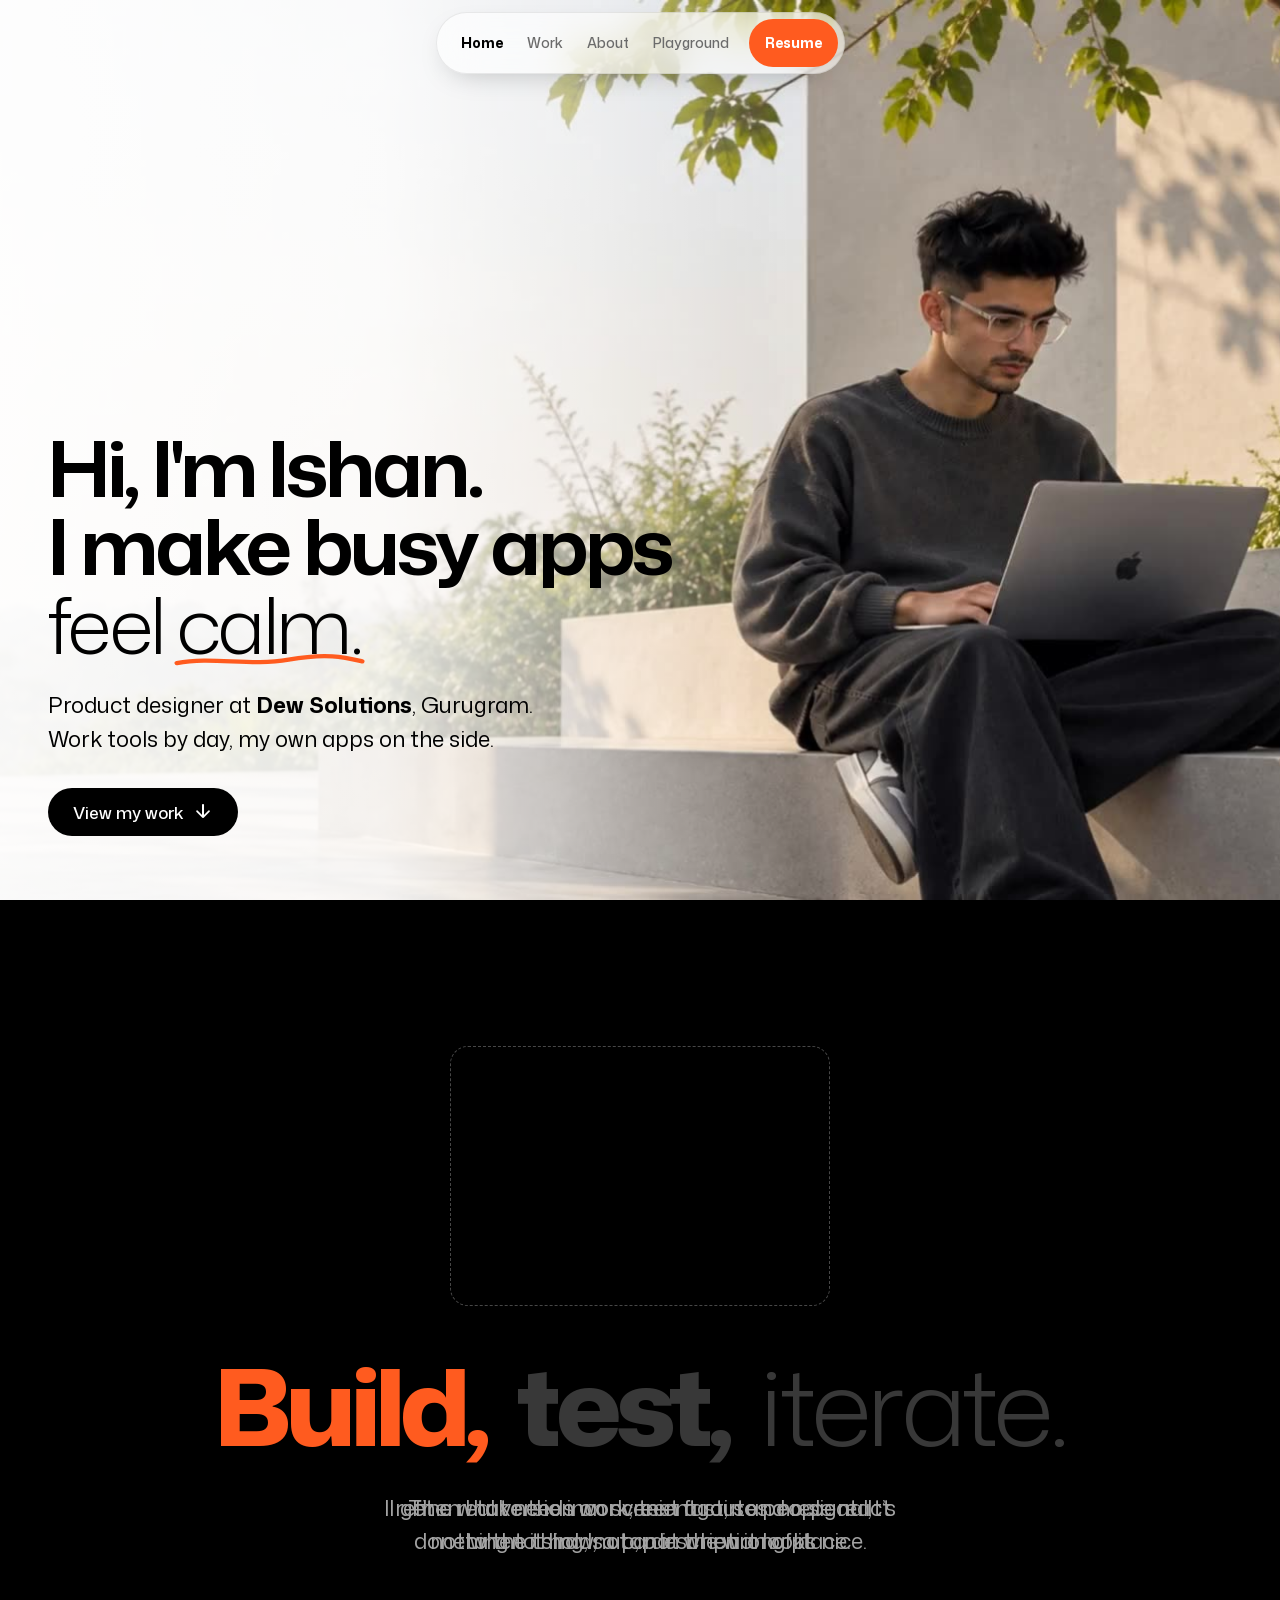
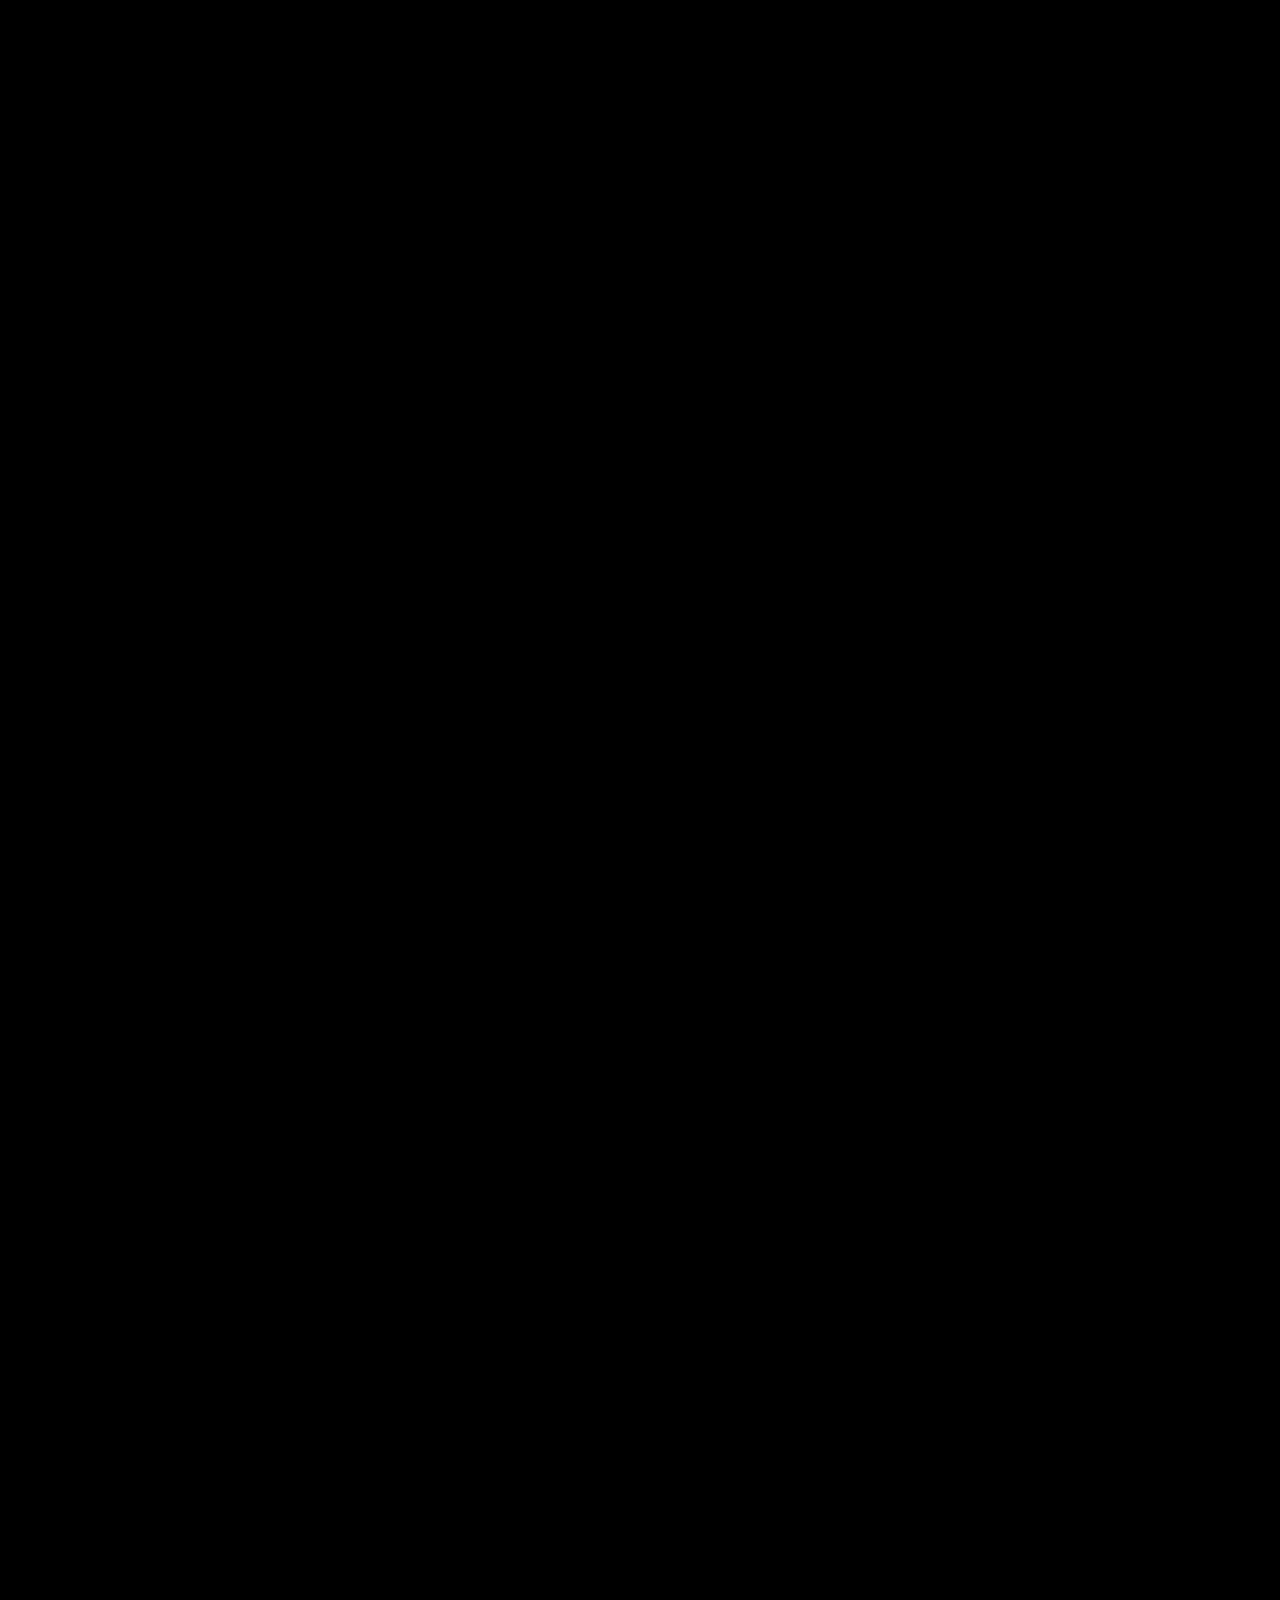
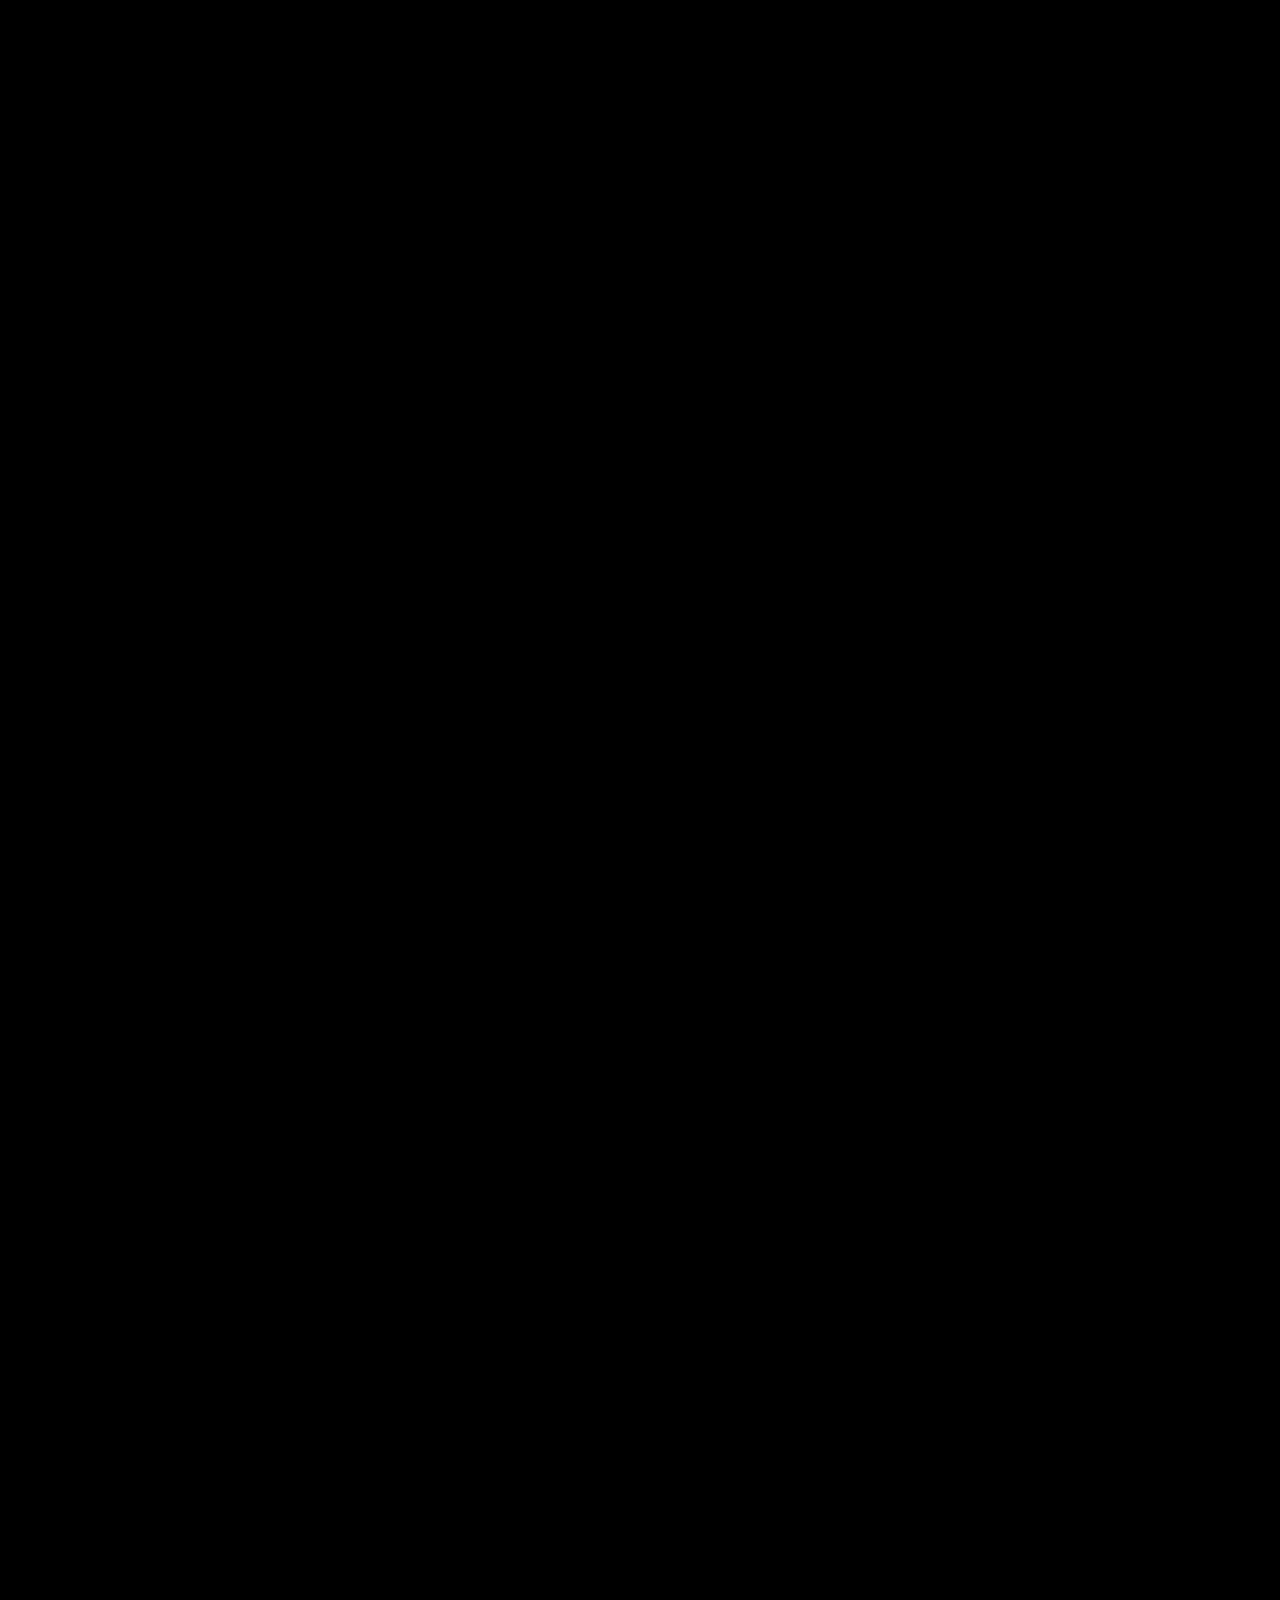
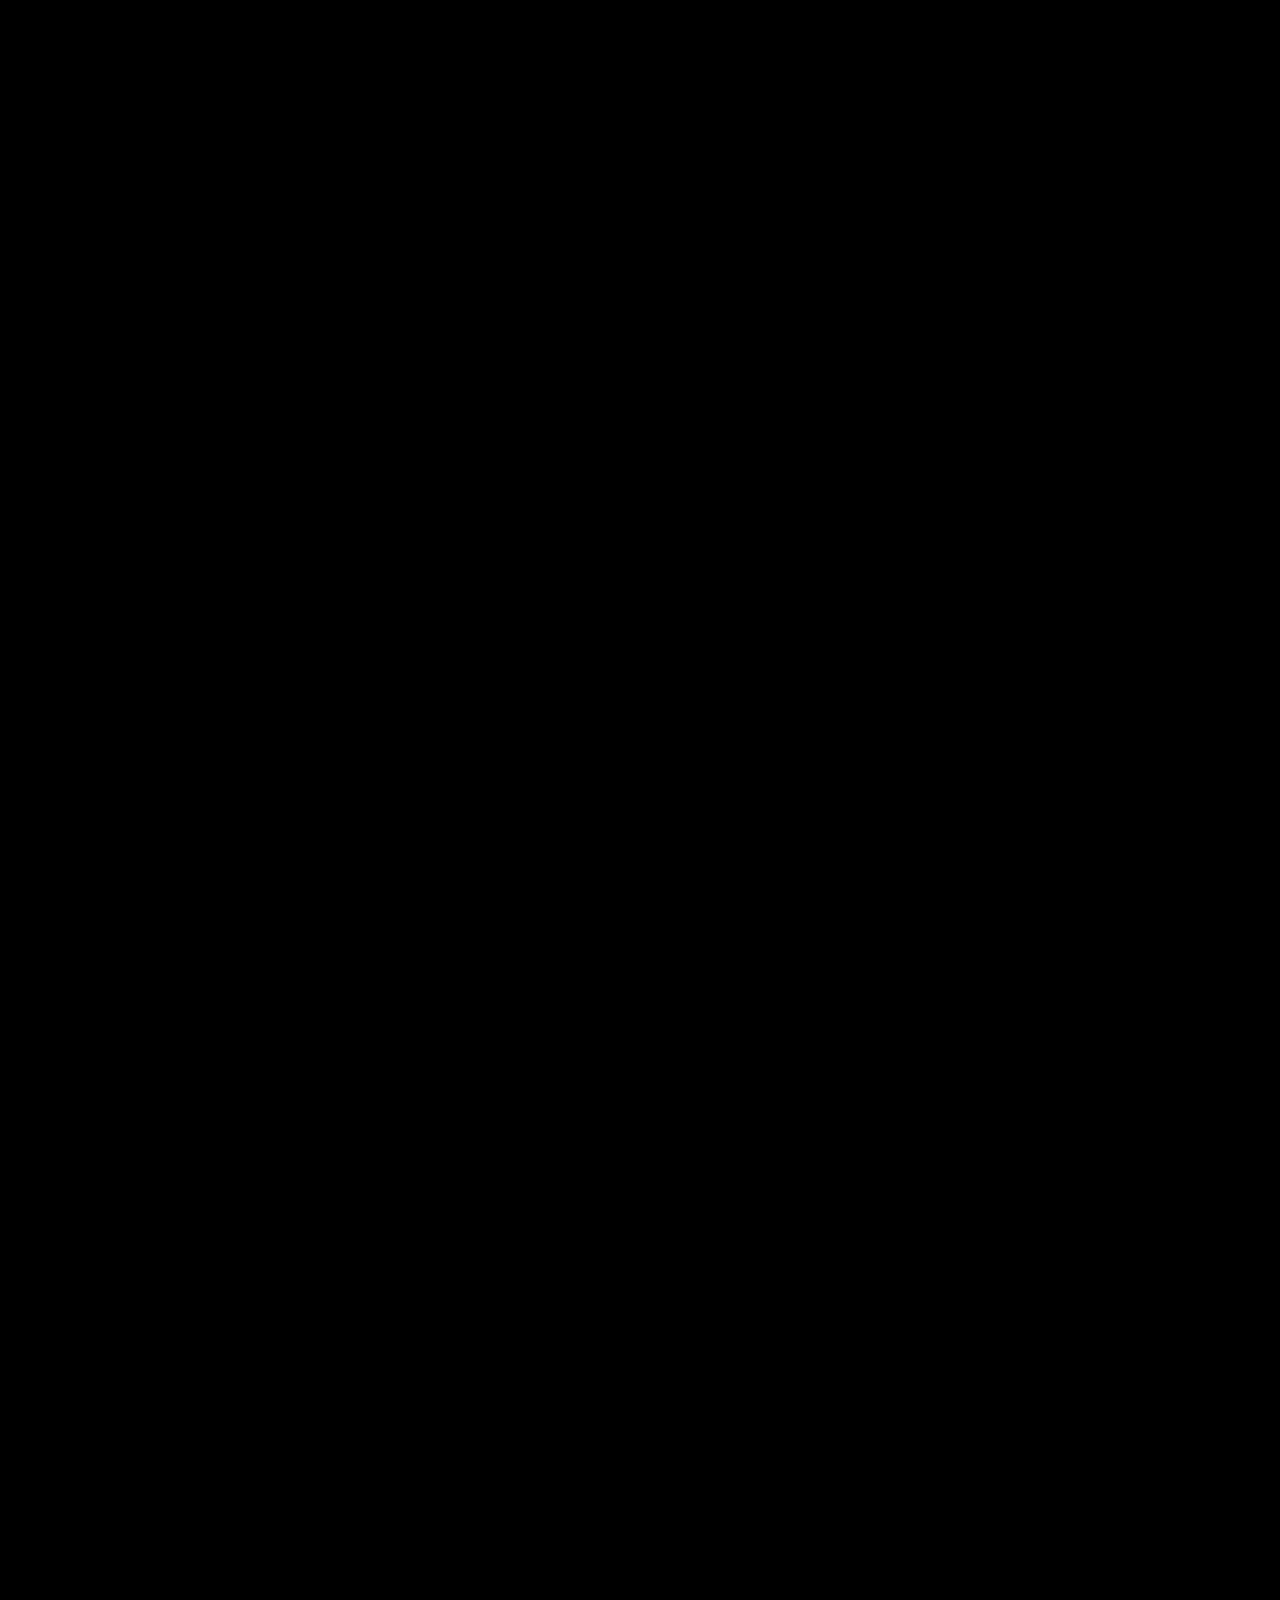
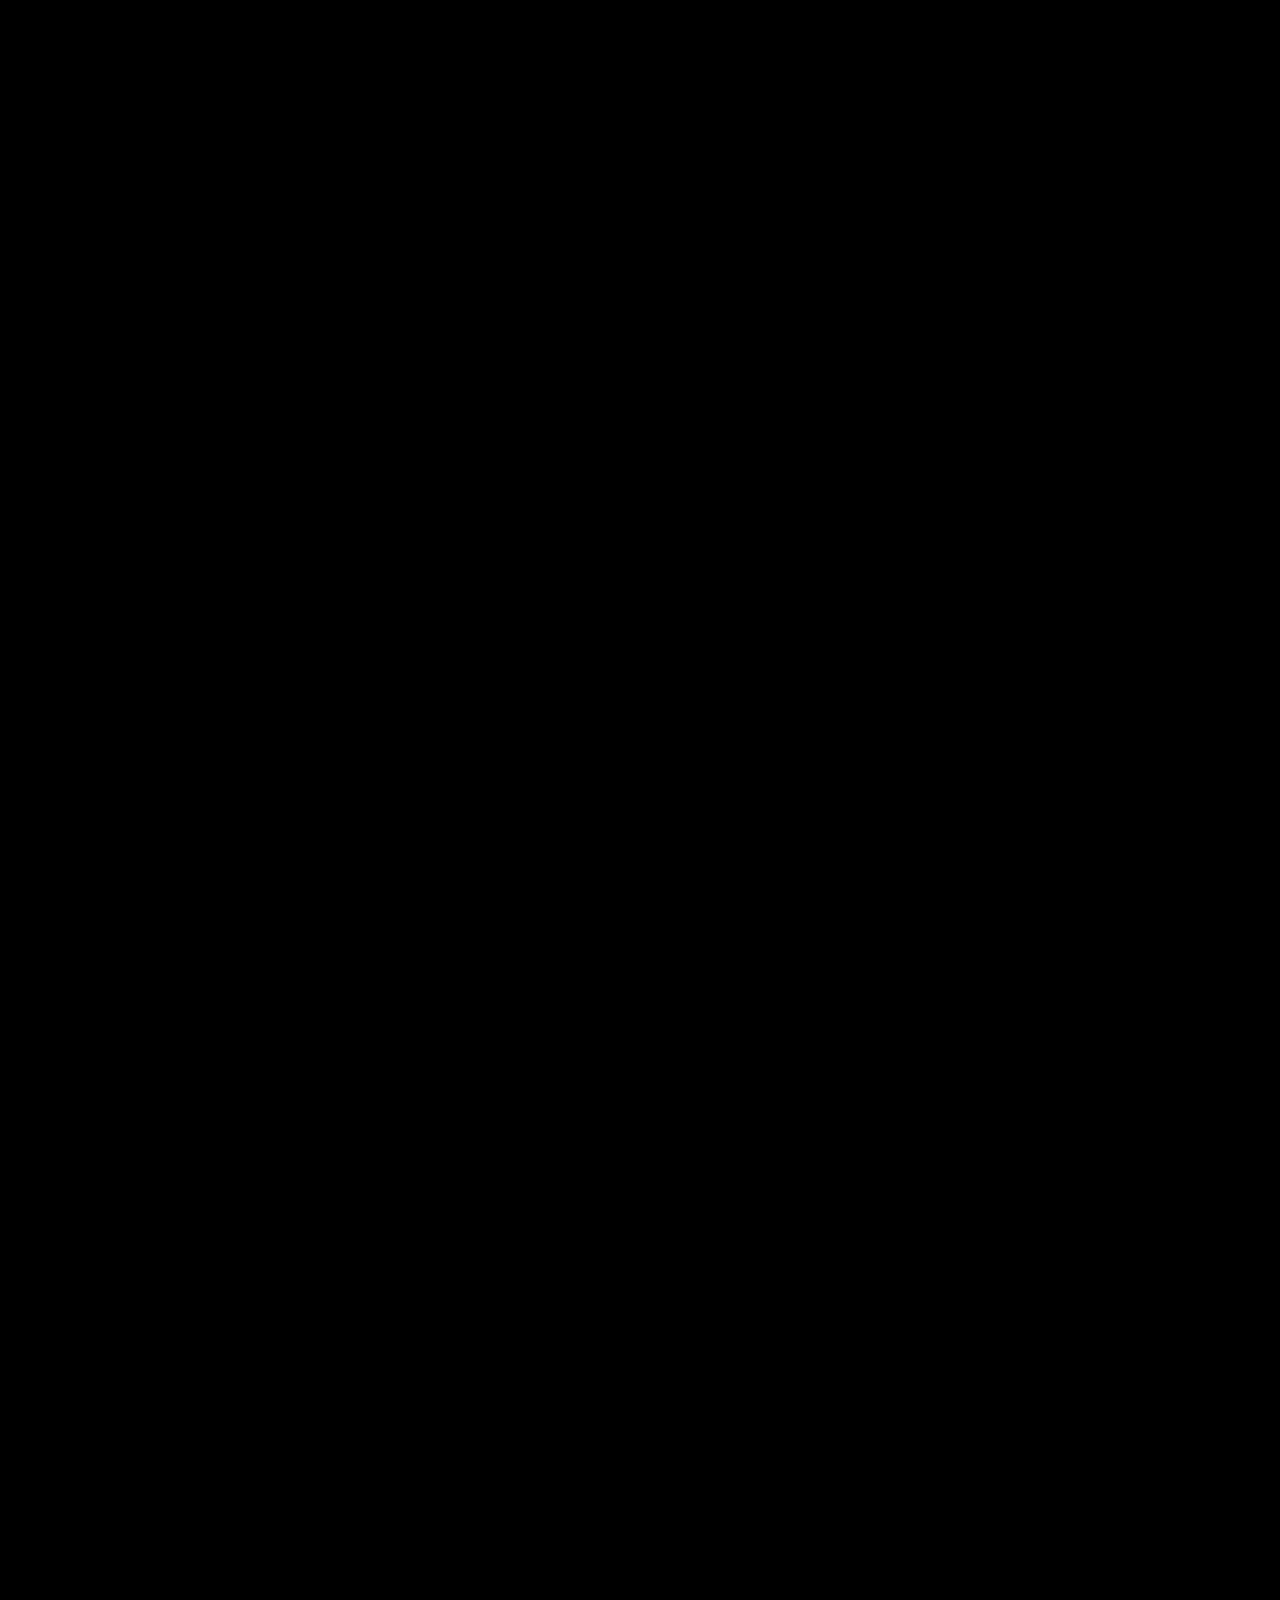
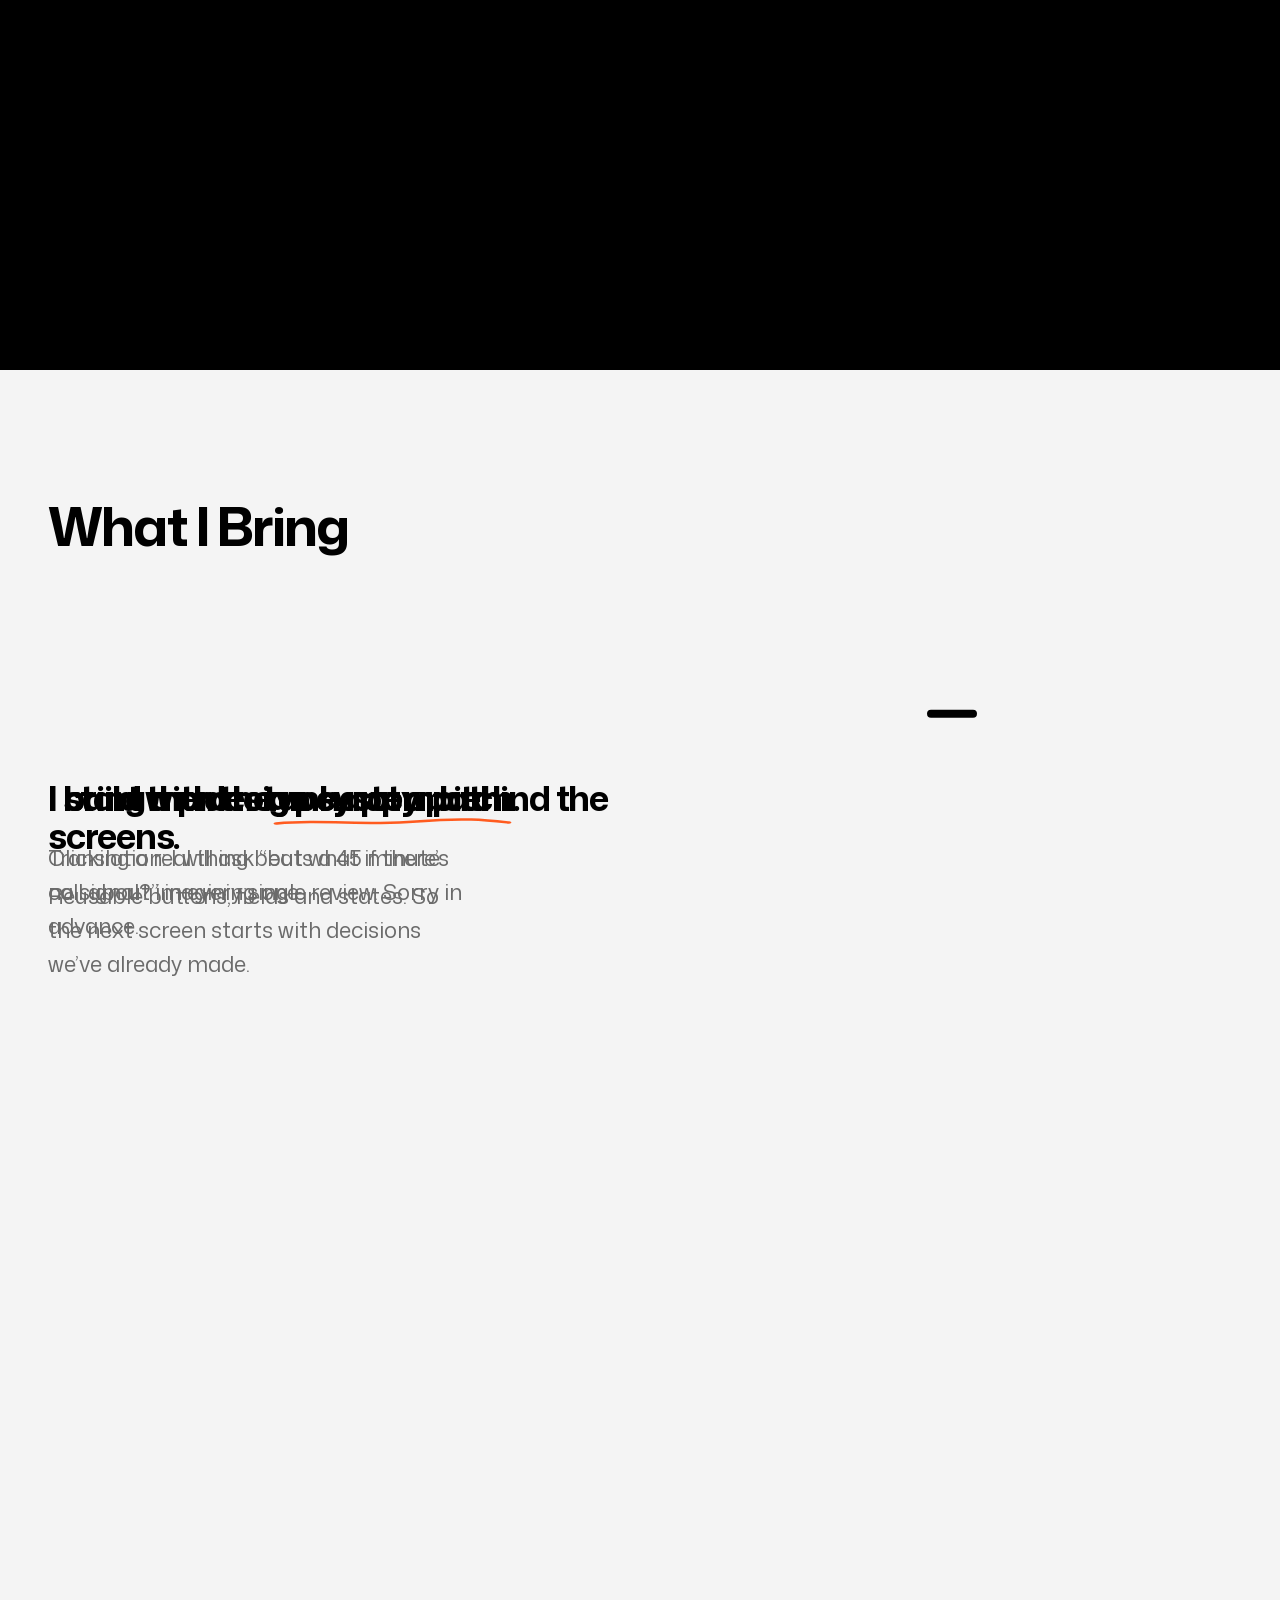
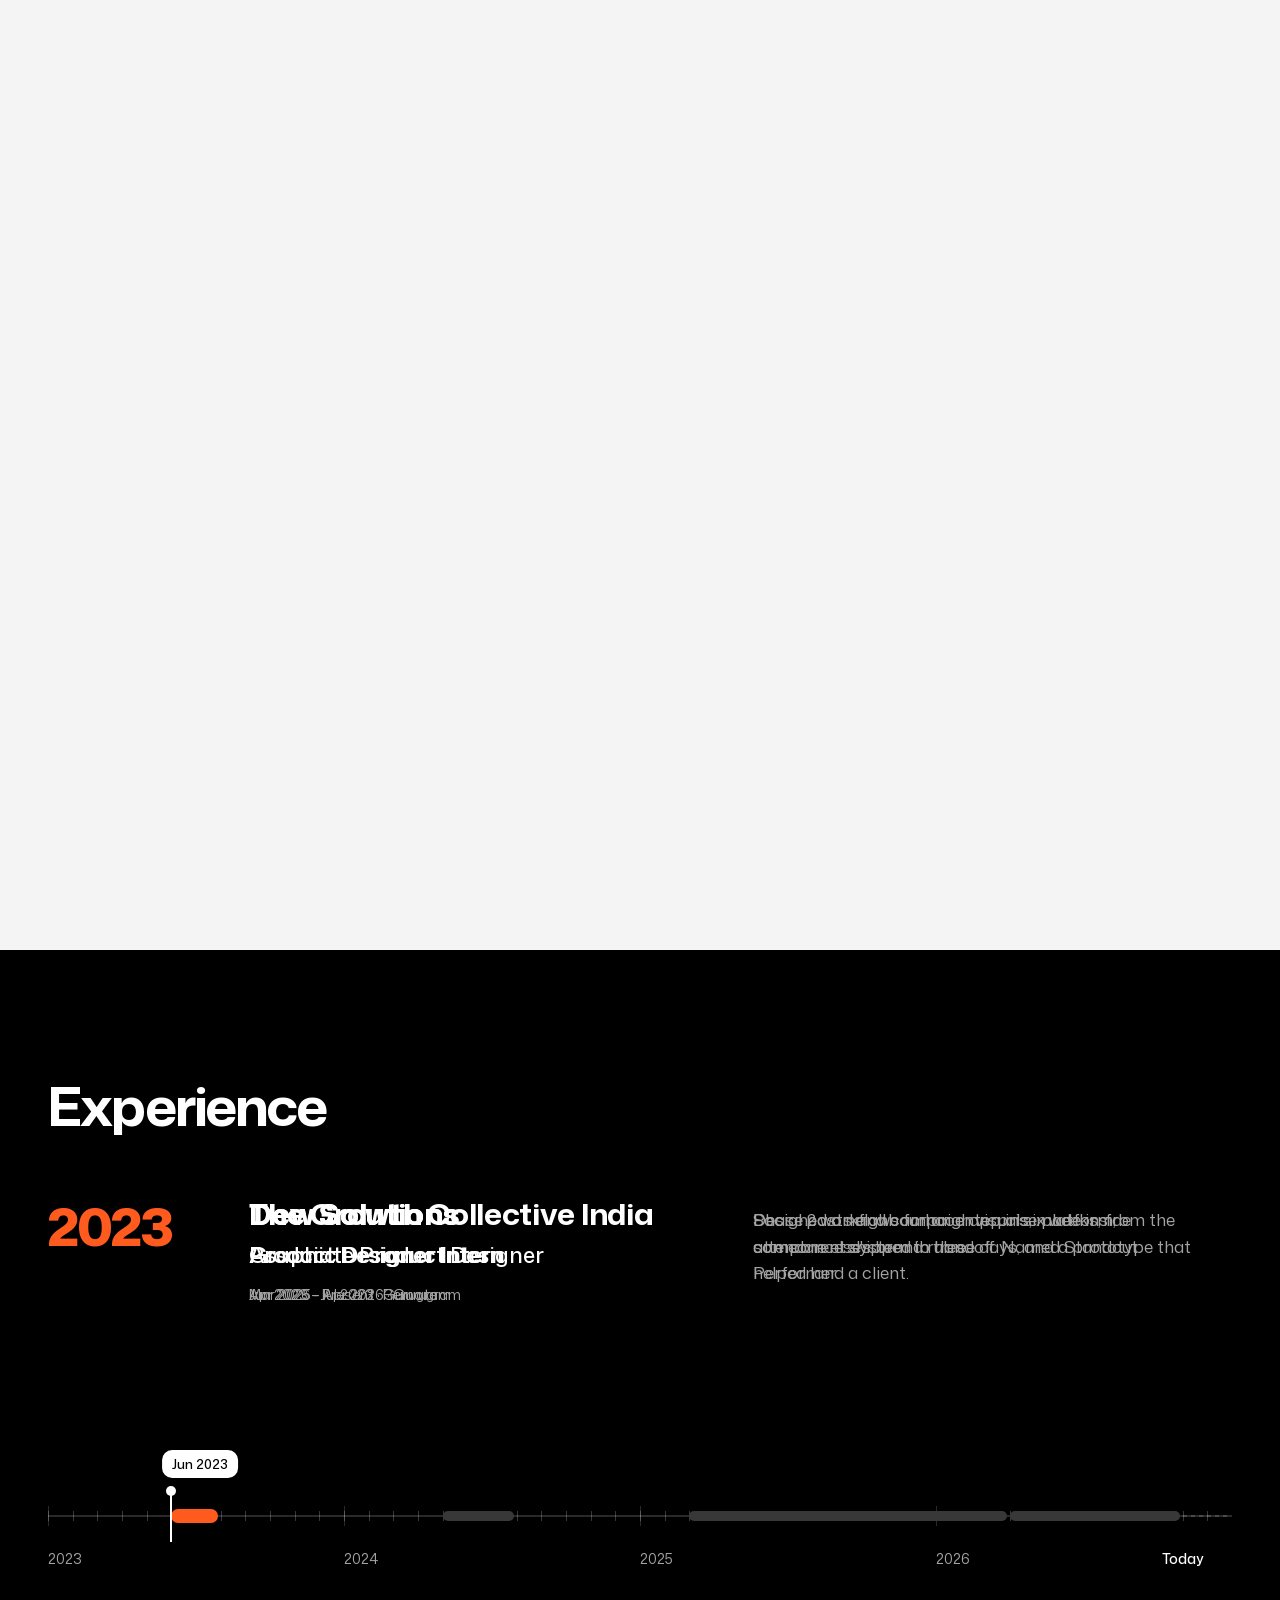
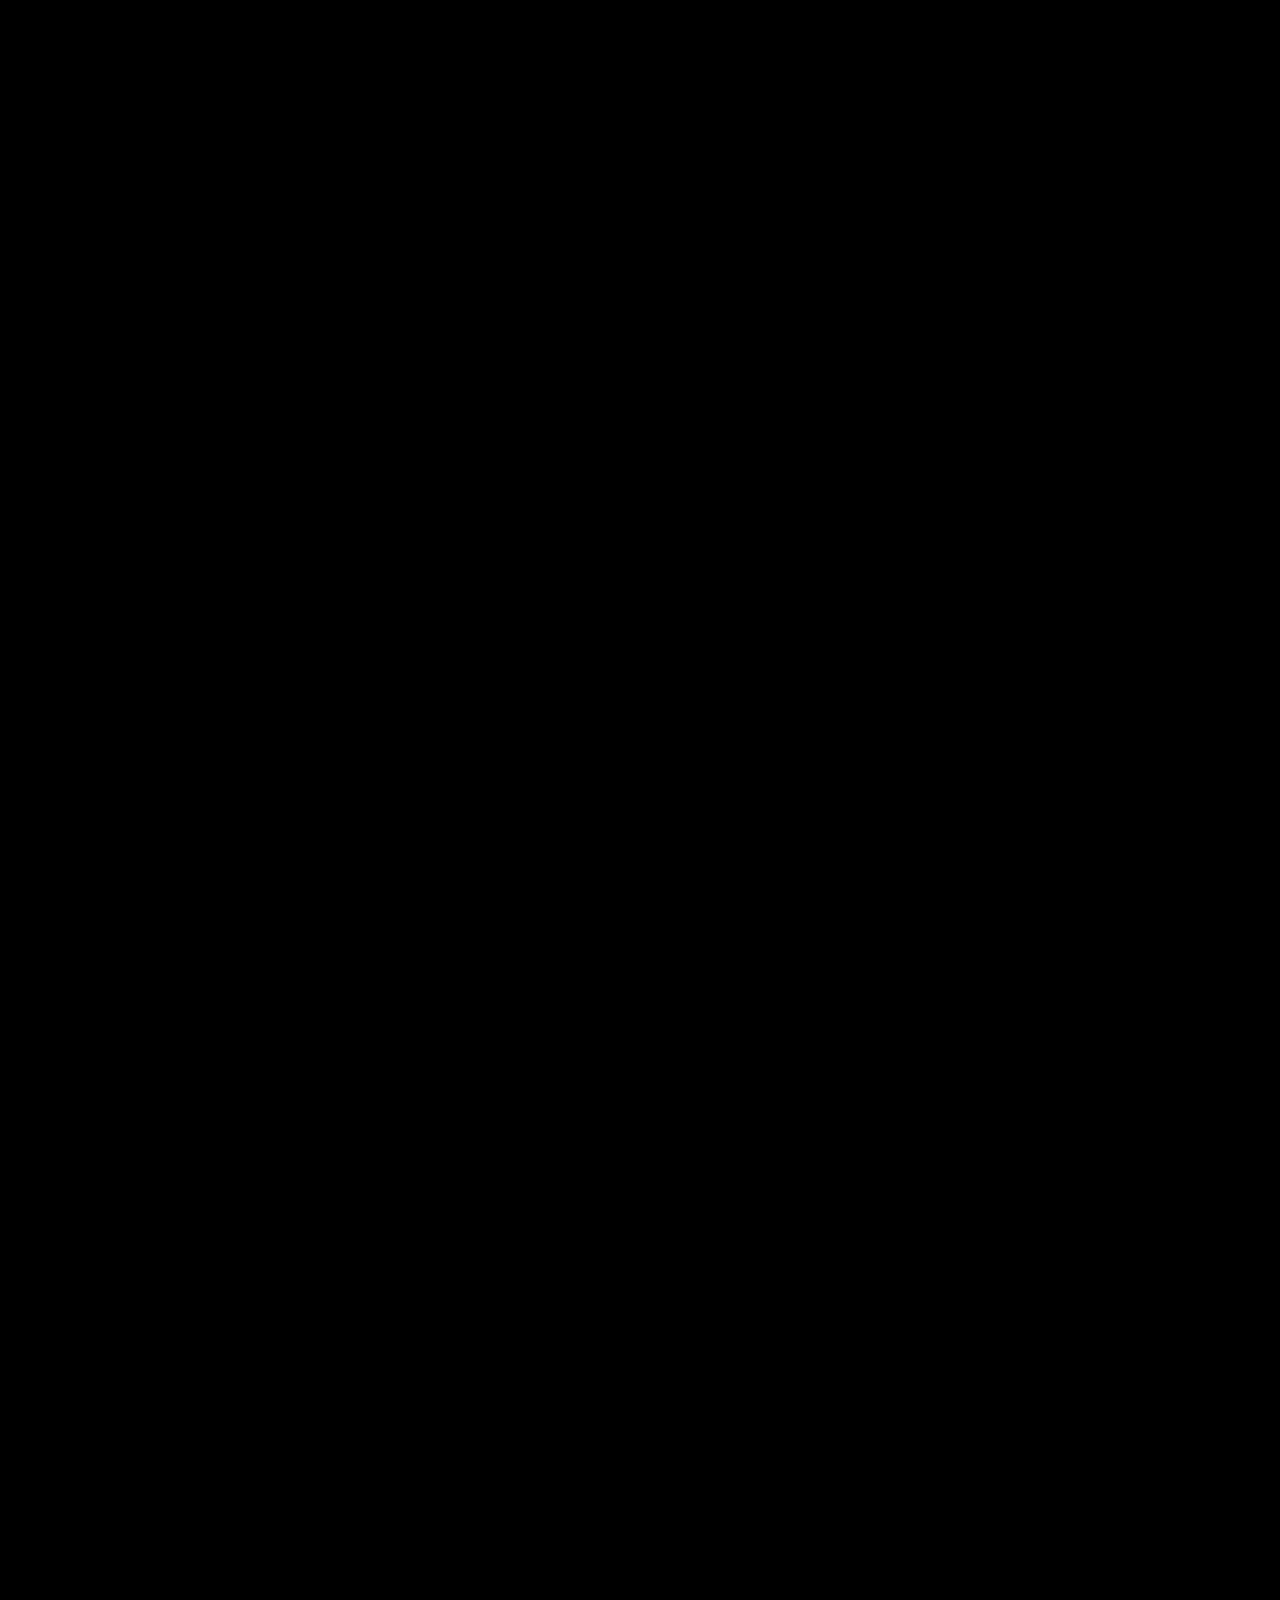
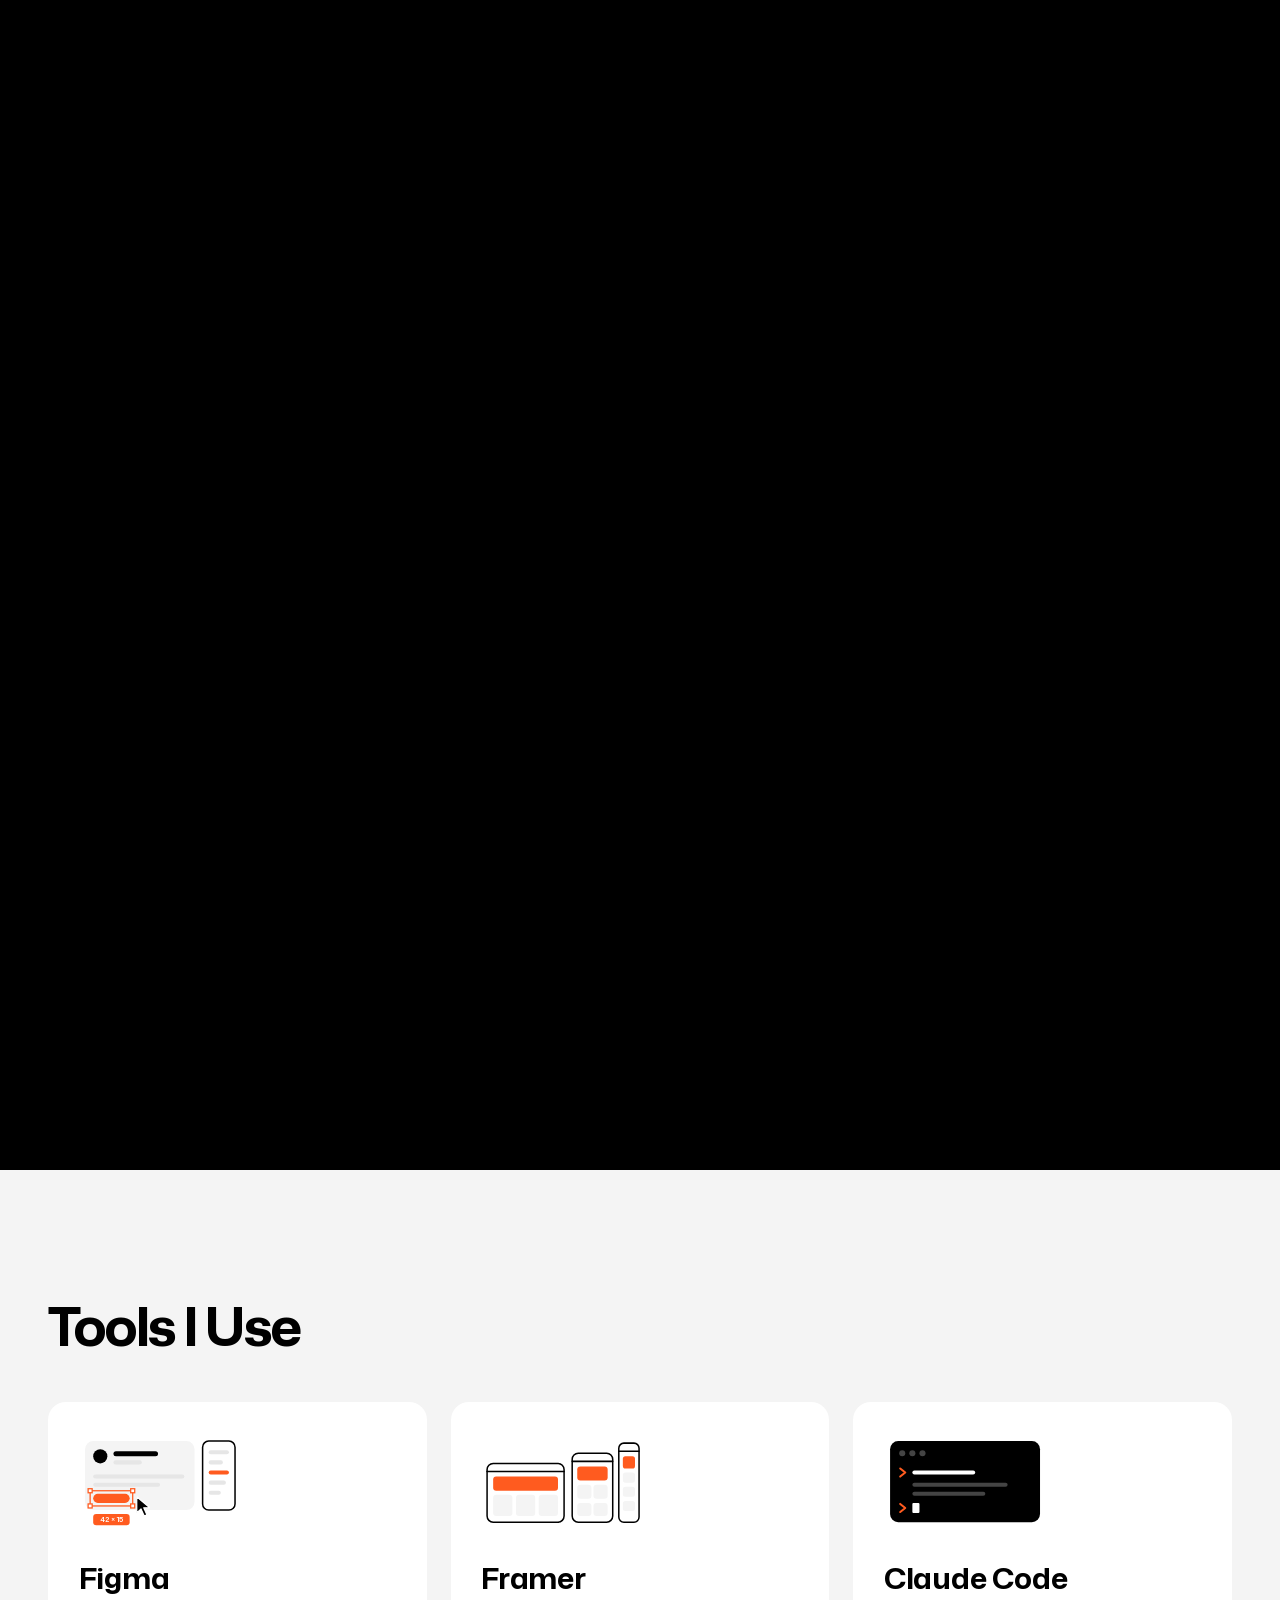
==== commit 6bd90b4e: "Update all Resume buttons to Google Drive link (V10.27)" ====
--- a/index.html
+++ b/index.html
@@ -45,7 +45,7 @@
         </ul>
       </nav>
       <div class="nav__right">
-        <a class="nav__resume" href="mailto:sirohi.ishan@icloud.com?subject=Resume%20request"><span class="ms nav__resume-i" aria-hidden="true">description</span><span class="nav__t">Resume</span><span class="ms nav__resume-a" aria-hidden="true">arrow_outward</span></a>
+        <a class="nav__resume" href="https://drive.google.com/file/d/1lqcYbyqvJZeSwzL8G5n3r5rMKsikmXTS/view?usp=share_link"><span class="ms nav__resume-i" aria-hidden="true">description</span><span class="nav__t">Resume</span><span class="ms nav__resume-a" aria-hidden="true">arrow_outward</span></a>
         <button class="icon-btn nav__menu" type="button" aria-expanded="false" aria-controls="mnav" aria-label="Open menu"><span class="ms" aria-hidden="true">menu</span></button>
       </div>
     </div>
@@ -56,7 +56,7 @@
         <a class="mnav__link" href="about.html">About</a>
         <a class="mnav__link" href="playground.html">Playground</a>
         <div class="mnav__actions">
-          <a class="btn btn--primary" href="mailto:sirohi.ishan@icloud.com?subject=Resume%20request">Resume<span class="ms" aria-hidden="true">arrow_outward</span></a>
+          <a class="btn btn--primary" href="https://drive.google.com/file/d/1lqcYbyqvJZeSwzL8G5n3r5rMKsikmXTS/view?usp=share_link">Resume<span class="ms" aria-hidden="true">arrow_outward</span></a>
           <a class="btn btn--ghost" href="mailto:sirohi.ishan@icloud.com">Get in touch</a>
         </div>
       </div>
--- a/css/site.css
+++ b/css/site.css
@@ -300,18 +300,18 @@
 }
 @keyframes pulse {
   70% {
-    box-shadow: 0 0 0 8px color-mix(in srgb, var(--signal-fill) 0, transparent)
+    box-shadow: 0 0 0 8px color-mix(in srgb, var(--signal-fill) 0%, transparent)
   }
   100% {
-    box-shadow: 0 0 0 0 color-mix(in srgb, var(--signal-fill) 0, transparent)
+    box-shadow: 0 0 0 0 color-mix(in srgb, var(--signal-fill) 0%, transparent)
   }
 }
 @keyframes pulse-ok {
   70% {
-    box-shadow: 0 0 0 8px color-mix(in srgb, var(--ok) 0, transparent)
+    box-shadow: 0 0 0 8px color-mix(in srgb, var(--ok) 0%, transparent)
   }
   100% {
-    box-shadow: 0 0 0 0 color-mix(in srgb, var(--ok) 0, transparent)
+    box-shadow: 0 0 0 0 color-mix(in srgb, var(--ok) 0%, transparent)
   }
 }
 .redact {
@@ -449,7 +449,7 @@
   content: "";
   position: absolute;
   inset: 0;
-  background: linear-gradient(90deg, color-mix(in srgb, var(--paper) 82%, transparent) 0, color-mix(in srgb, var(--paper) 55%, transparent) 34%, color-mix(in srgb, var(--paper) 0, transparent) 60%)
+  background: linear-gradient(90deg, color-mix(in srgb, var(--paper) 82%, transparent) 0, color-mix(in srgb, var(--paper) 55%, transparent) 34%, color-mix(in srgb, var(--paper) 0%, transparent) 60%)
 }
 .hero__in {
   padding-top: 120px;
@@ -516,7 +516,7 @@
     height: 64%
   }
   .hero__video::after {
-    background: linear-gradient(180deg, color-mix(in srgb, var(--paper) 0, transparent) 36%, color-mix(in srgb, var(--paper) 85%, transparent) 54%, var(--paper) 62%)
+    background: linear-gradient(180deg, color-mix(in srgb, var(--paper) 0%, transparent) 36%, color-mix(in srgb, var(--paper) 85%, transparent) 54%, var(--paper) 62%)
   }
   .hero__in {
     padding-top: 52svh
@@ -3269,7 +3269,7 @@
   gap: 4px;
   flex: none;
   margin-top: auto;
-  background: linear-gradient(color-mix(in srgb, var(--ds-grey-950) 0, transparent), var(--nb-bg) 24%);
+  background: linear-gradient(color-mix(in srgb, var(--ds-grey-950) 0%, transparent), var(--nb-bg) 24%);
   position: relative;
   z-index: 1
 }
@@ -3523,7 +3523,7 @@
   right: 0;
   bottom: 0;
   padding: 26px 10px 10px;
-  background: linear-gradient(color-mix(in srgb, var(--dark) 0, transparent), color-mix(in srgb, var(--dark) 85%, transparent));
+  background: linear-gradient(color-mix(in srgb, var(--dark) 0%, transparent), color-mix(in srgb, var(--dark) 85%, transparent));
   display: flex;
   flex-direction: column;
   gap: 3px;
@@ -9779,7 +9779,7 @@
   right: 0;
   top: 100%;
   height: var(--s-7);
-  background: linear-gradient(var(--paper-2), color-mix(in srgb, var(--paper-2) 0, transparent));
+  background: linear-gradient(var(--paper-2), color-mix(in srgb, var(--paper-2) 0%, transparent));
   pointer-events: none
 }
 .bring9 .bring8__title {
@@ -11179,7 +11179,7 @@
   }
 }
 .hero__video::after {
-  background: linear-gradient(90deg, color-mix(in srgb, var(--paper) 94%, transparent) 0, color-mix(in srgb, var(--paper) 86%, transparent) 30%, color-mix(in srgb, var(--paper) 50%, transparent) 46%, color-mix(in srgb, var(--paper) 0, transparent) 62%)
+  background: linear-gradient(90deg, color-mix(in srgb, var(--paper) 94%, transparent) 0, color-mix(in srgb, var(--paper) 86%, transparent) 30%, color-mix(in srgb, var(--paper) 50%, transparent) 46%, color-mix(in srgb, var(--paper) 0%, transparent) 62%)
 }
 .hero__title {
   max-width: 9.6em
@@ -11190,7 +11190,7 @@
 }
 @media (max-width: 760px) {
   .hero__video::after {
-    background: linear-gradient(180deg, color-mix(in srgb, var(--paper) 0, transparent) 36%, color-mix(in srgb, var(--paper) 85%, transparent) 54%, var(--paper) 62%)
+    background: linear-gradient(180deg, color-mix(in srgb, var(--paper) 0%, transparent) 36%, color-mix(in srgb, var(--paper) 85%, transparent) 54%, var(--paper) 62%)
   }
   .hero__title {
     max-width: none
@@ -12053,7 +12053,7 @@
   position: absolute;
   inset: 0;
   z-index: -1;
-  background: linear-gradient(180deg, color-mix(in srgb, var(--dark) 0, transparent) 40%, color-mix(in srgb, var(--dark) 85%, transparent) 100%)
+  background: linear-gradient(180deg, color-mix(in srgb, var(--dark) 0%, transparent) 40%, color-mix(in srgb, var(--dark) 85%, transparent) 100%)
 }
 .ab-fan {
   position: relative;
@@ -14047,14 +14047,14 @@
   right: 0;
   top: 100%;
   height: var(--fade);
-  background: linear-gradient(var(--paper), color-mix(in srgb, var(--paper) 0, transparent));
+  background: linear-gradient(var(--paper), color-mix(in srgb, var(--paper) 0%, transparent));
   pointer-events: none
 }
 .section--alt .section-head--pin {
   background: var(--paper-2)
 }
 .section--alt .section-head--pin::after {
-  background: linear-gradient(var(--paper-2), color-mix(in srgb, var(--paper-2) 0, transparent))
+  background: linear-gradient(var(--paper-2), color-mix(in srgb, var(--paper-2) 0%, transparent))
 }
 @media (max-width: 600px) {
   .section-head--pin {
